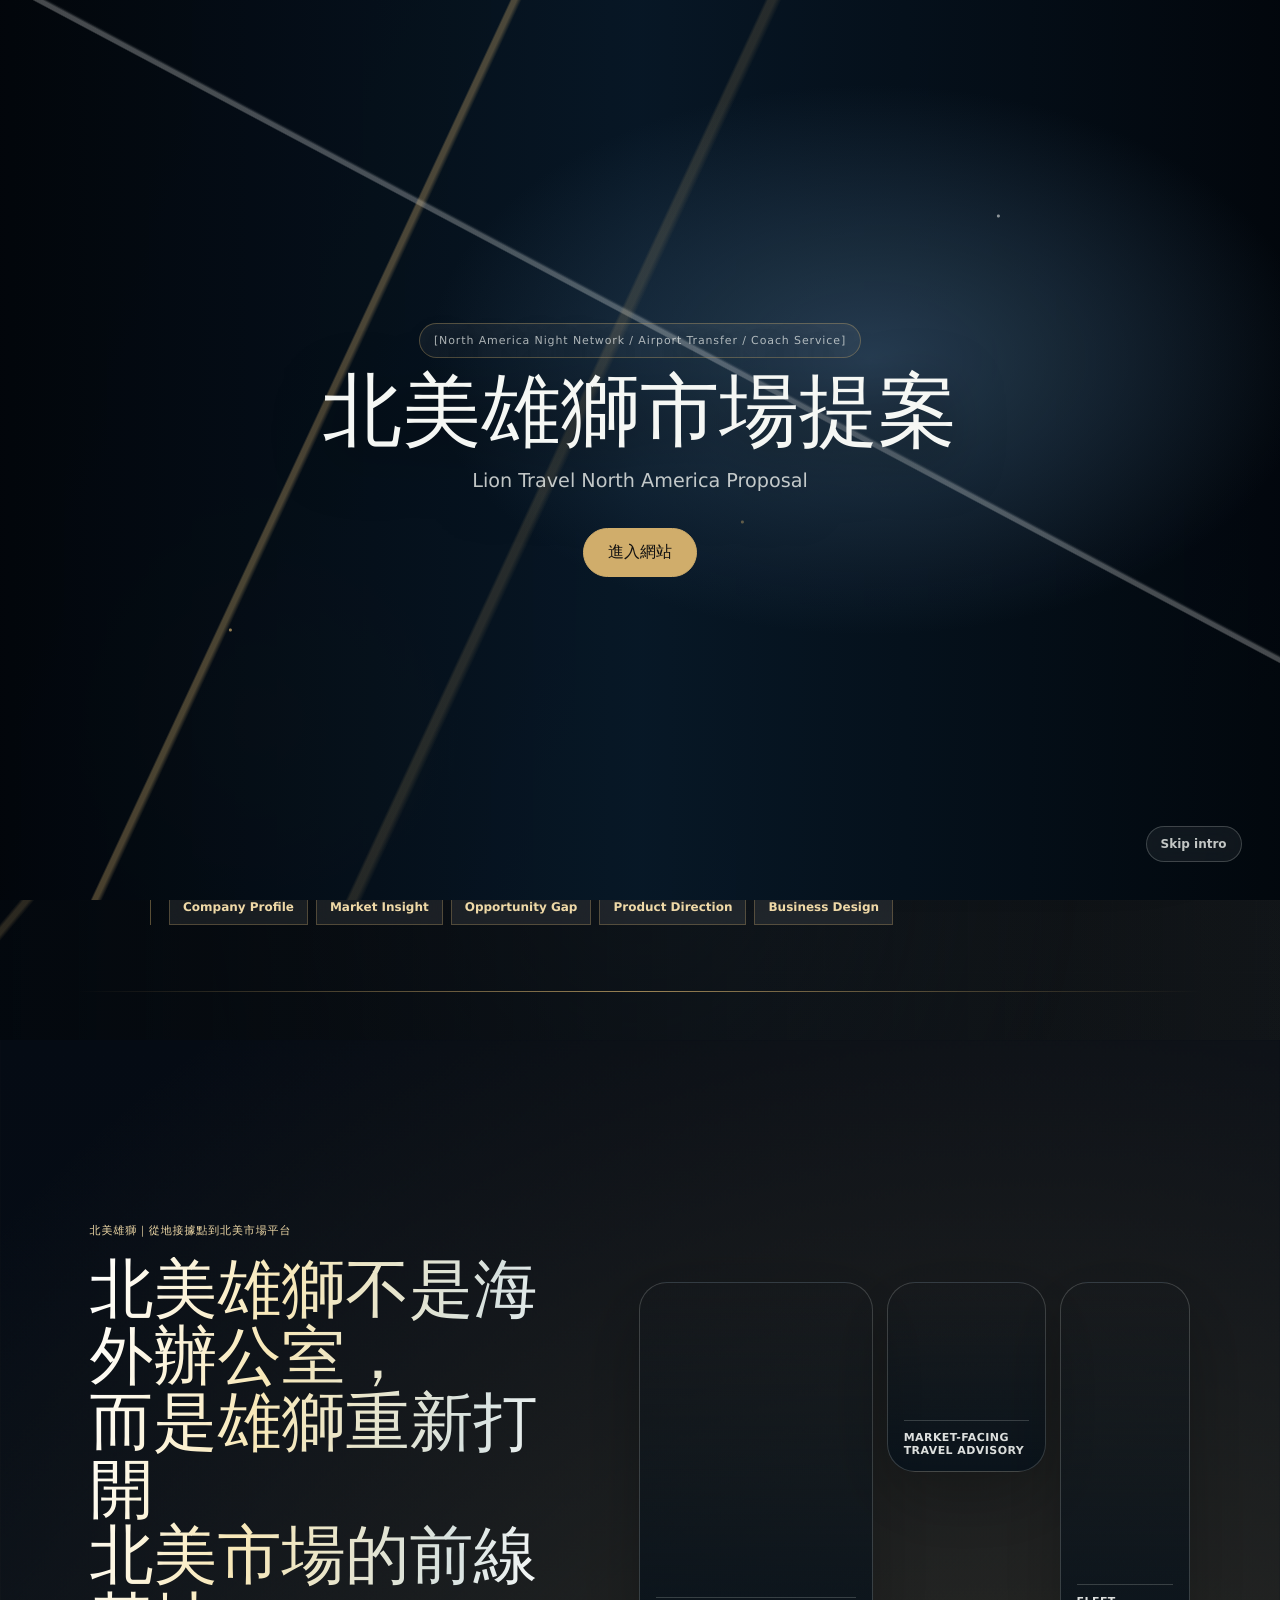
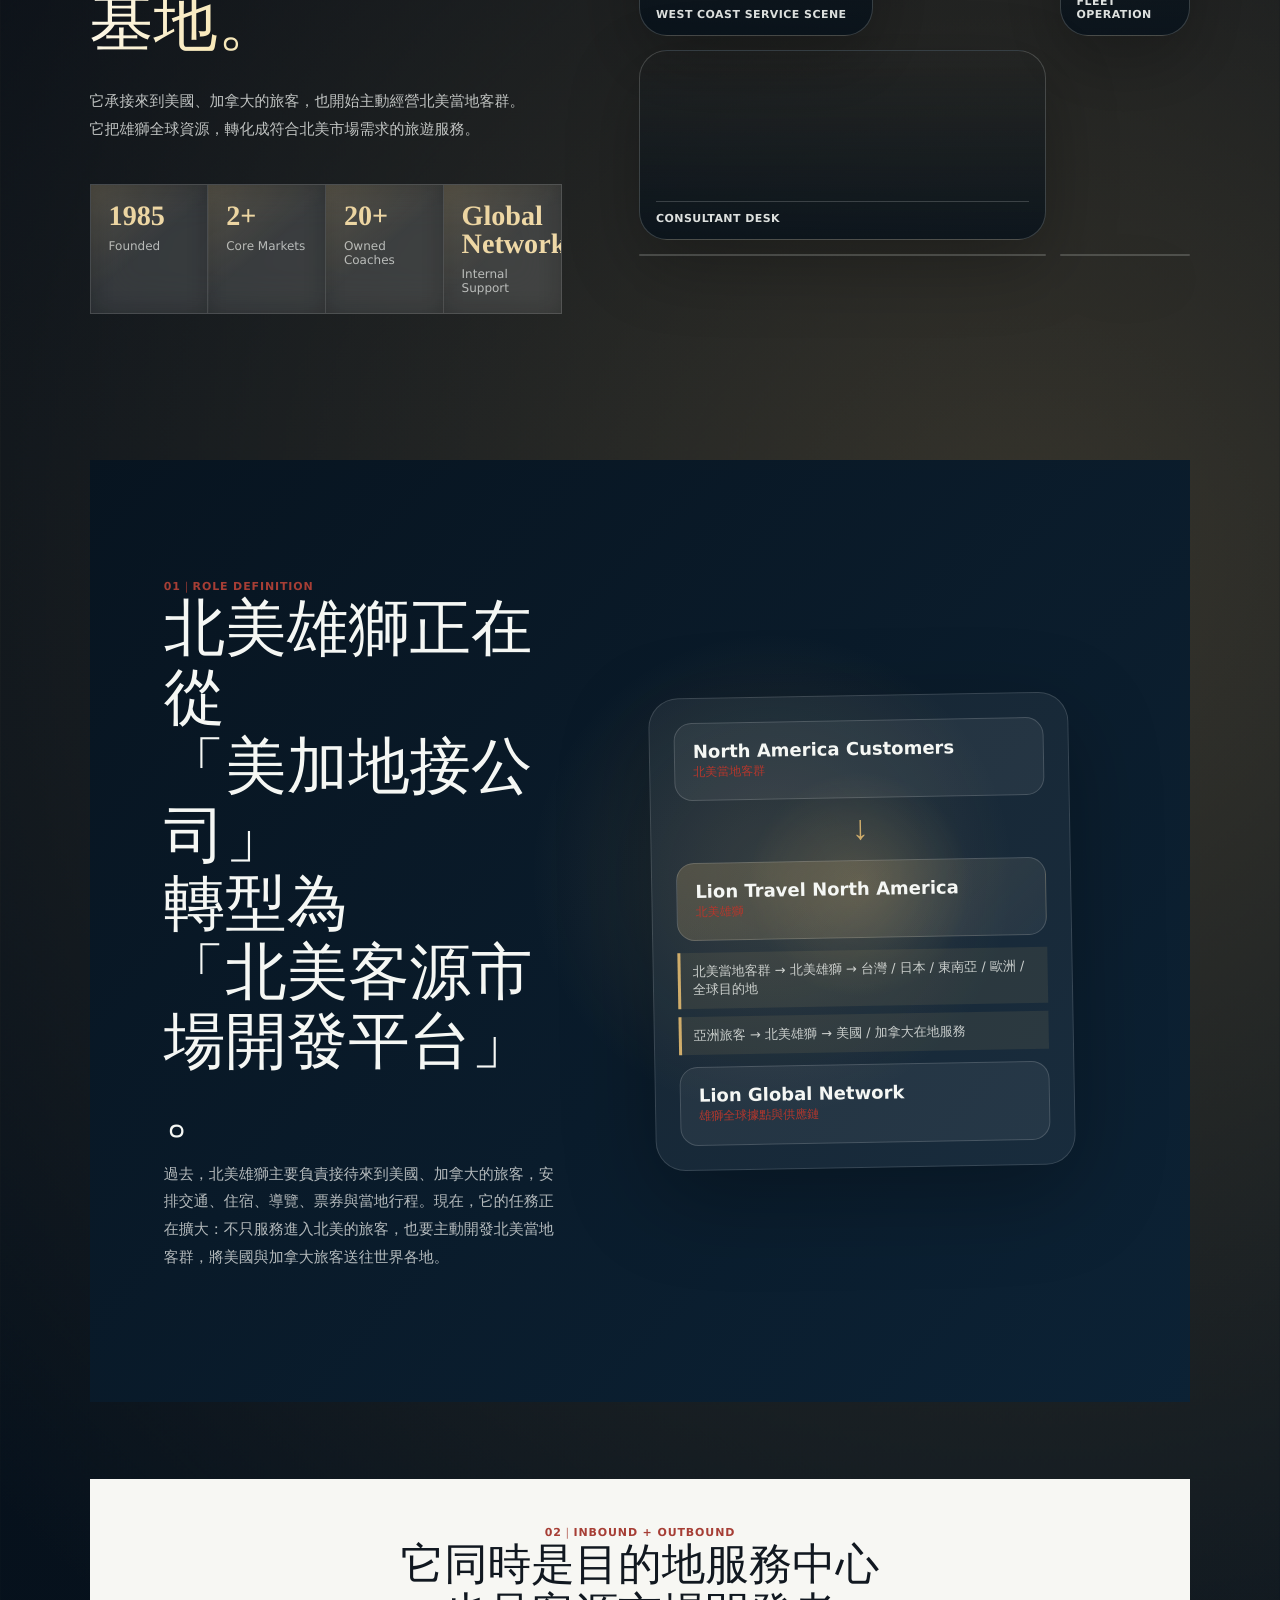
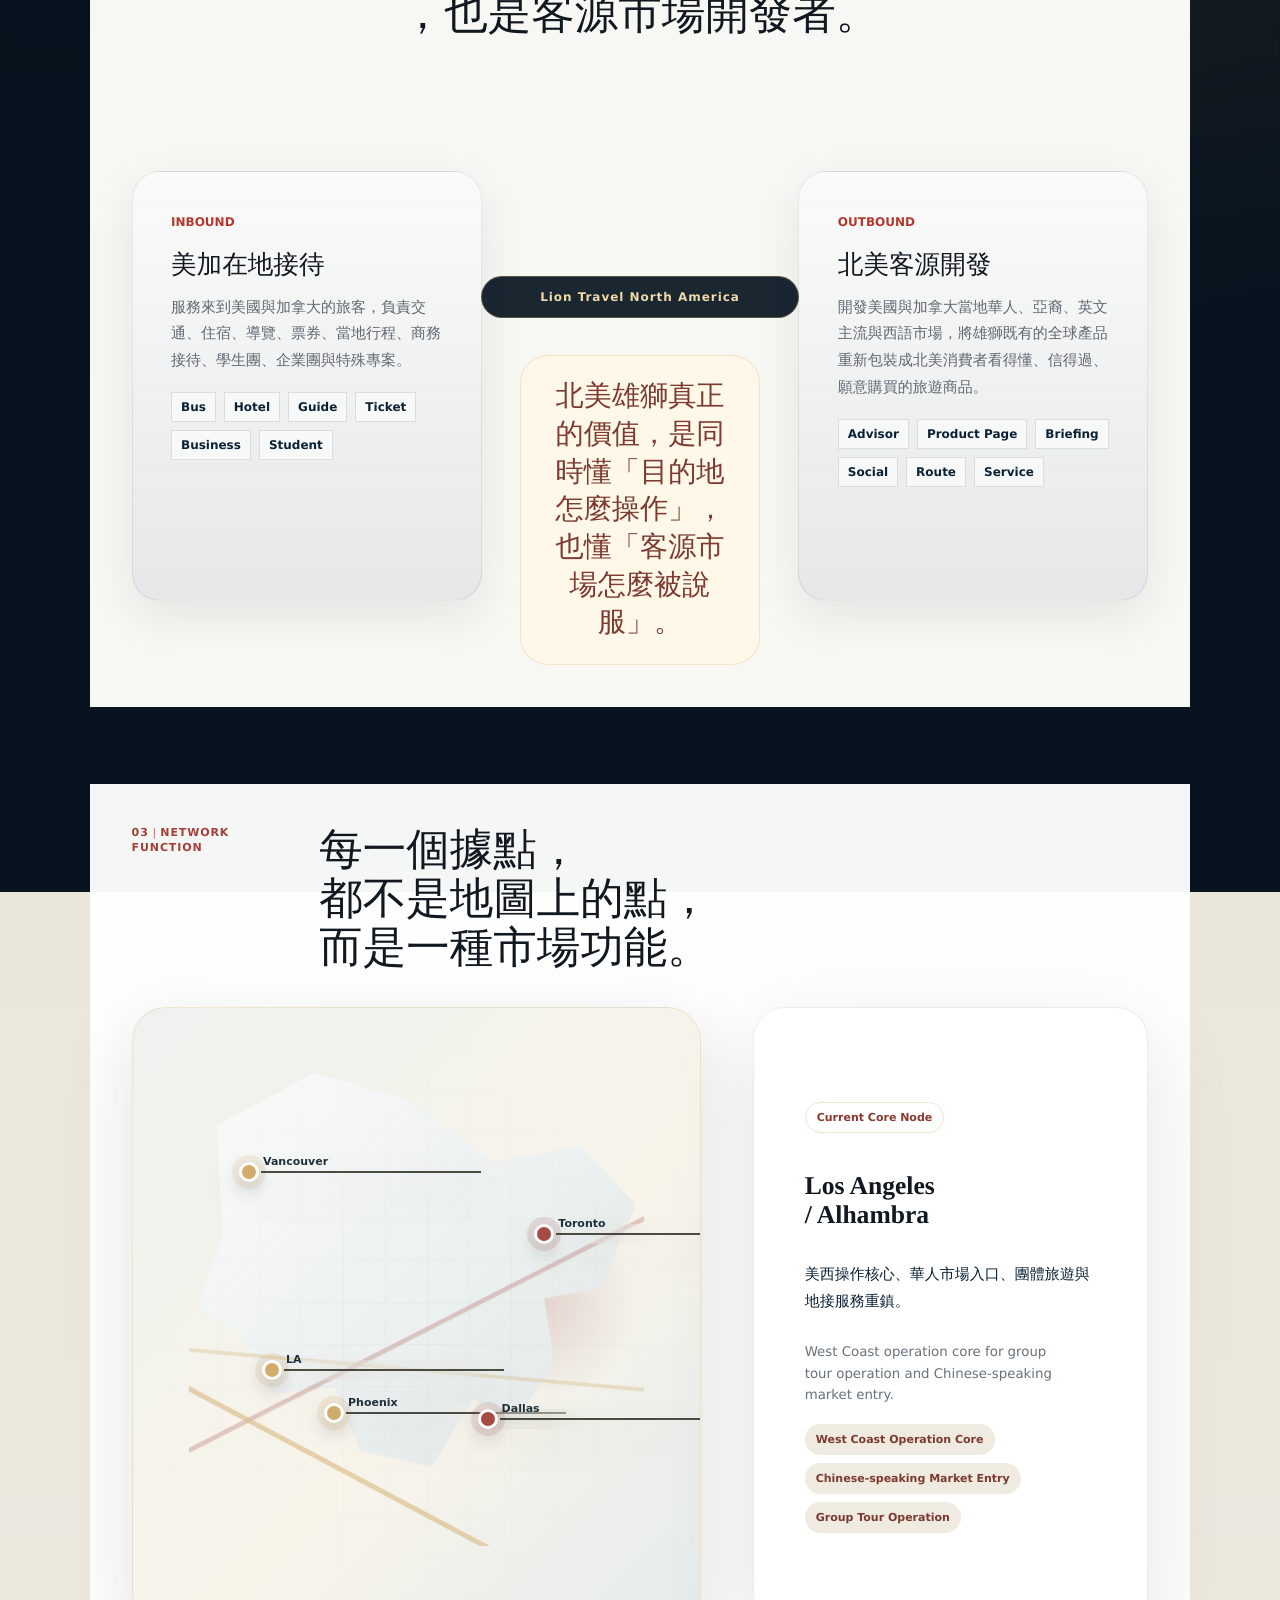
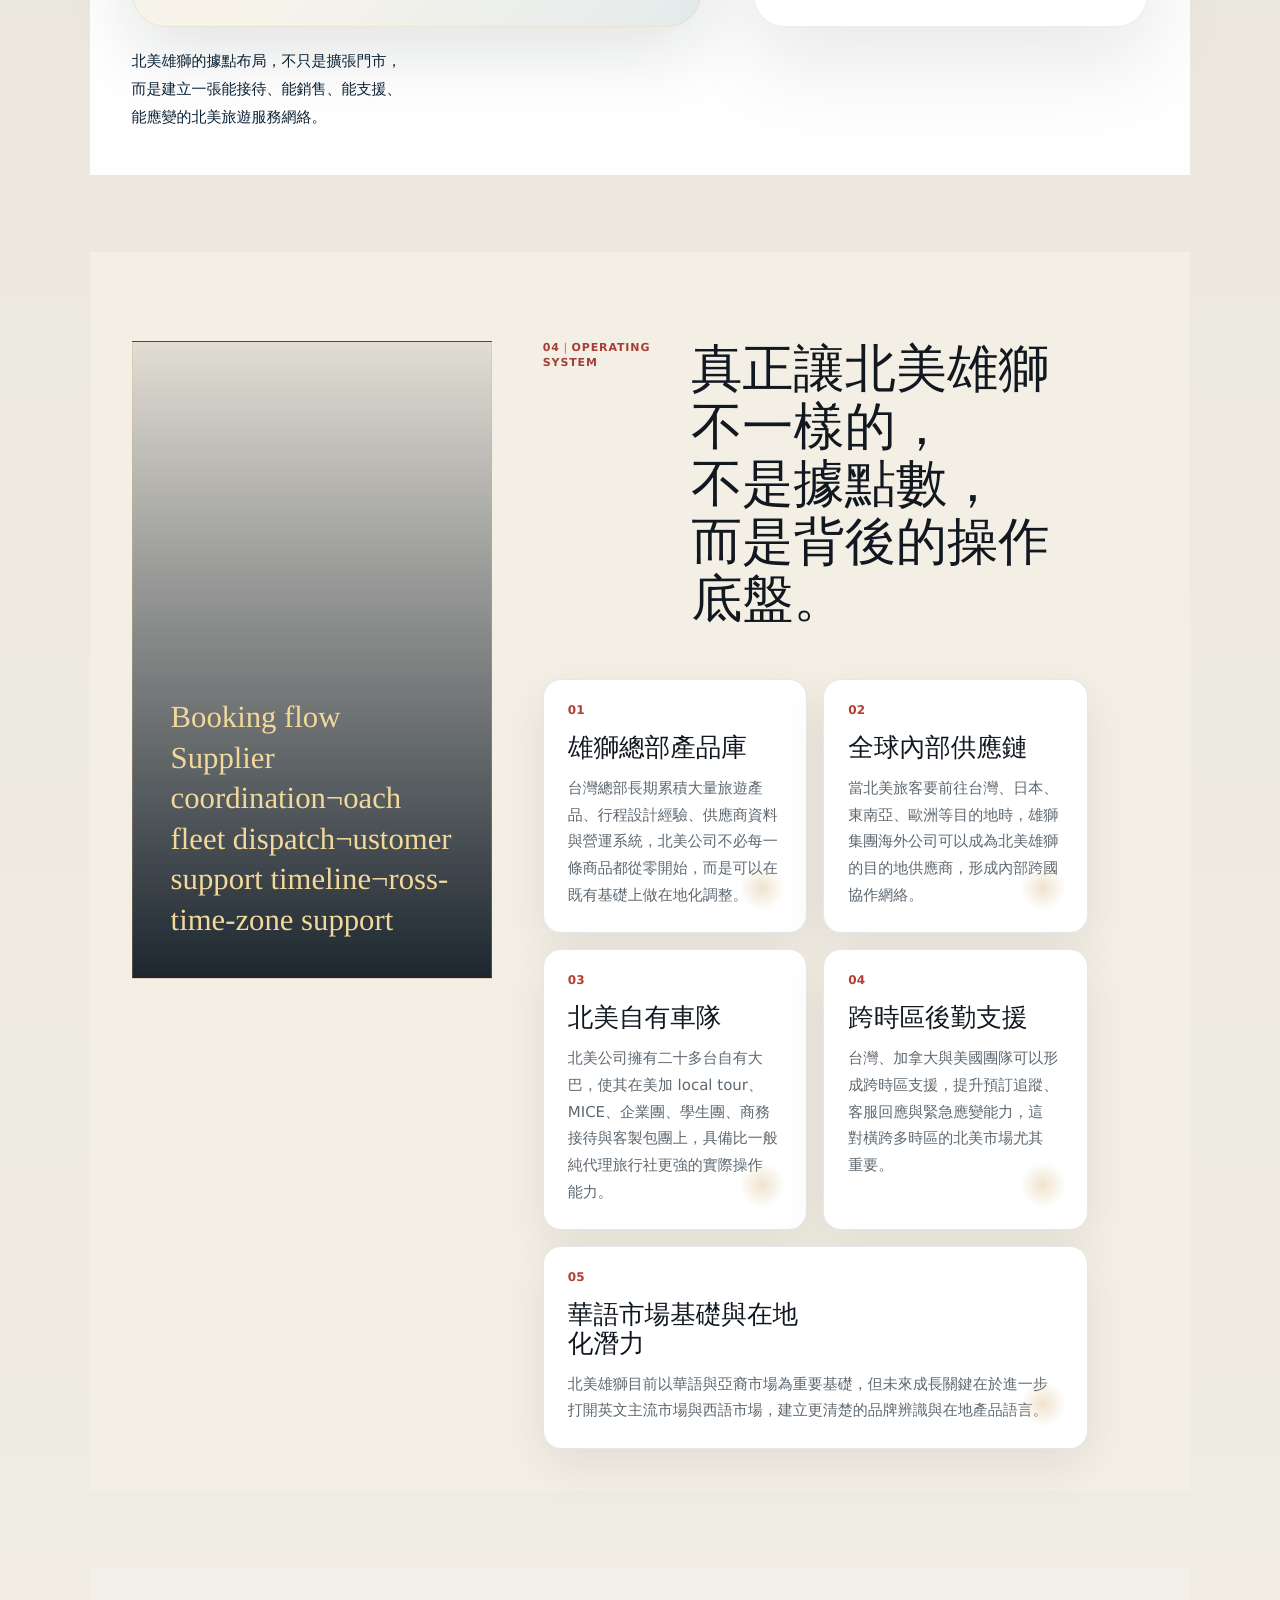
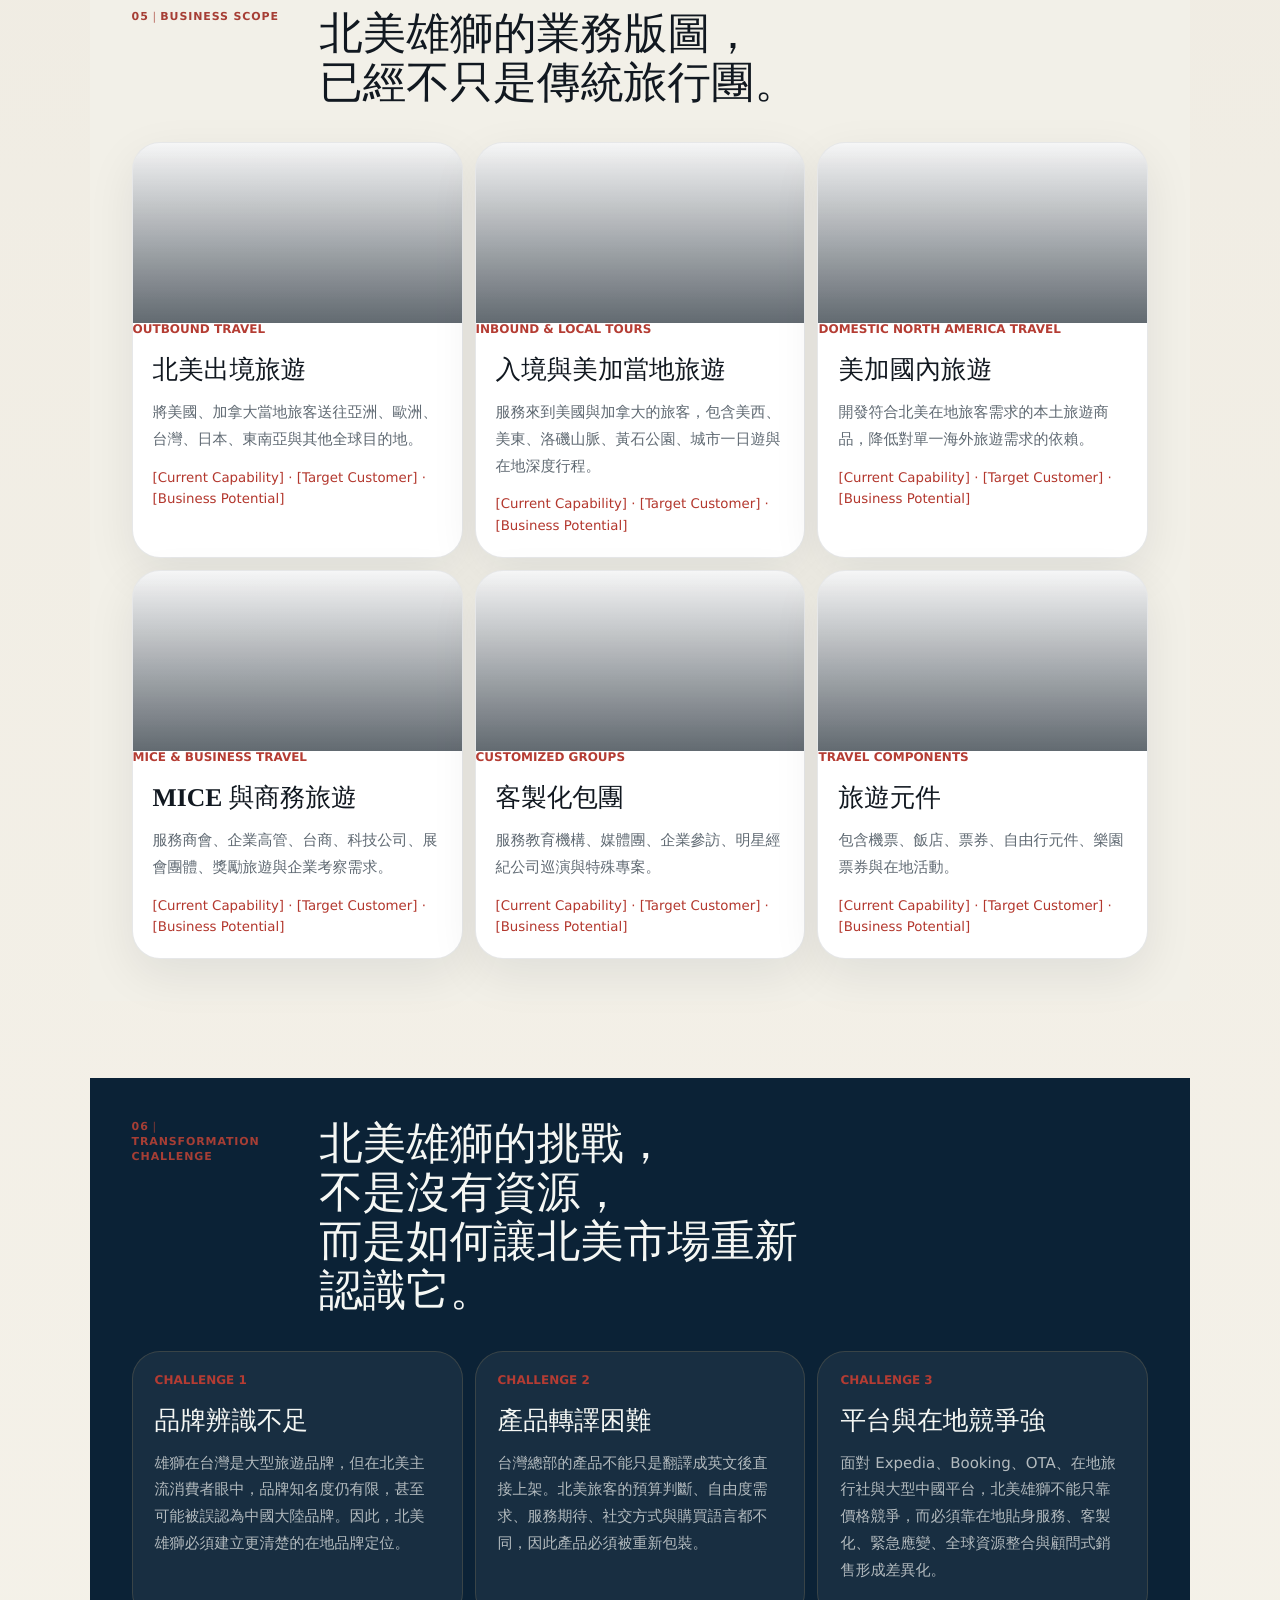
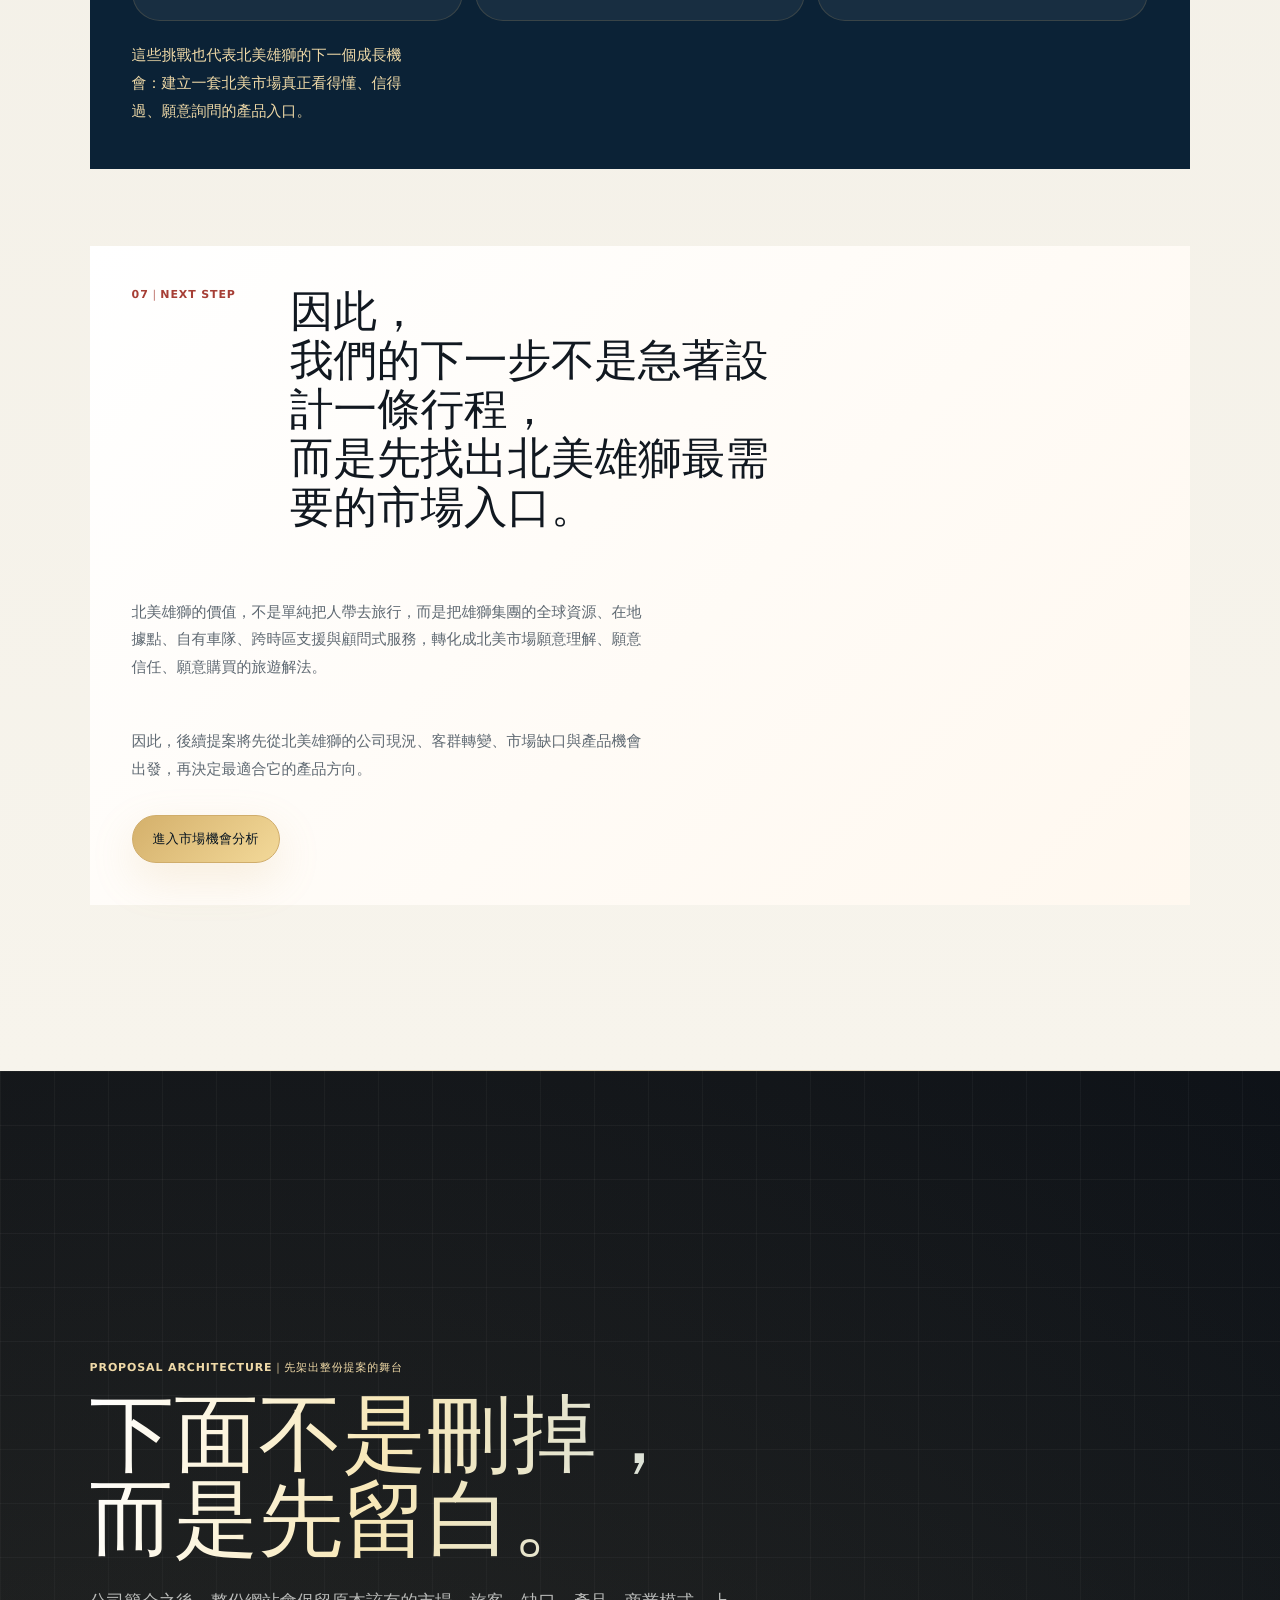
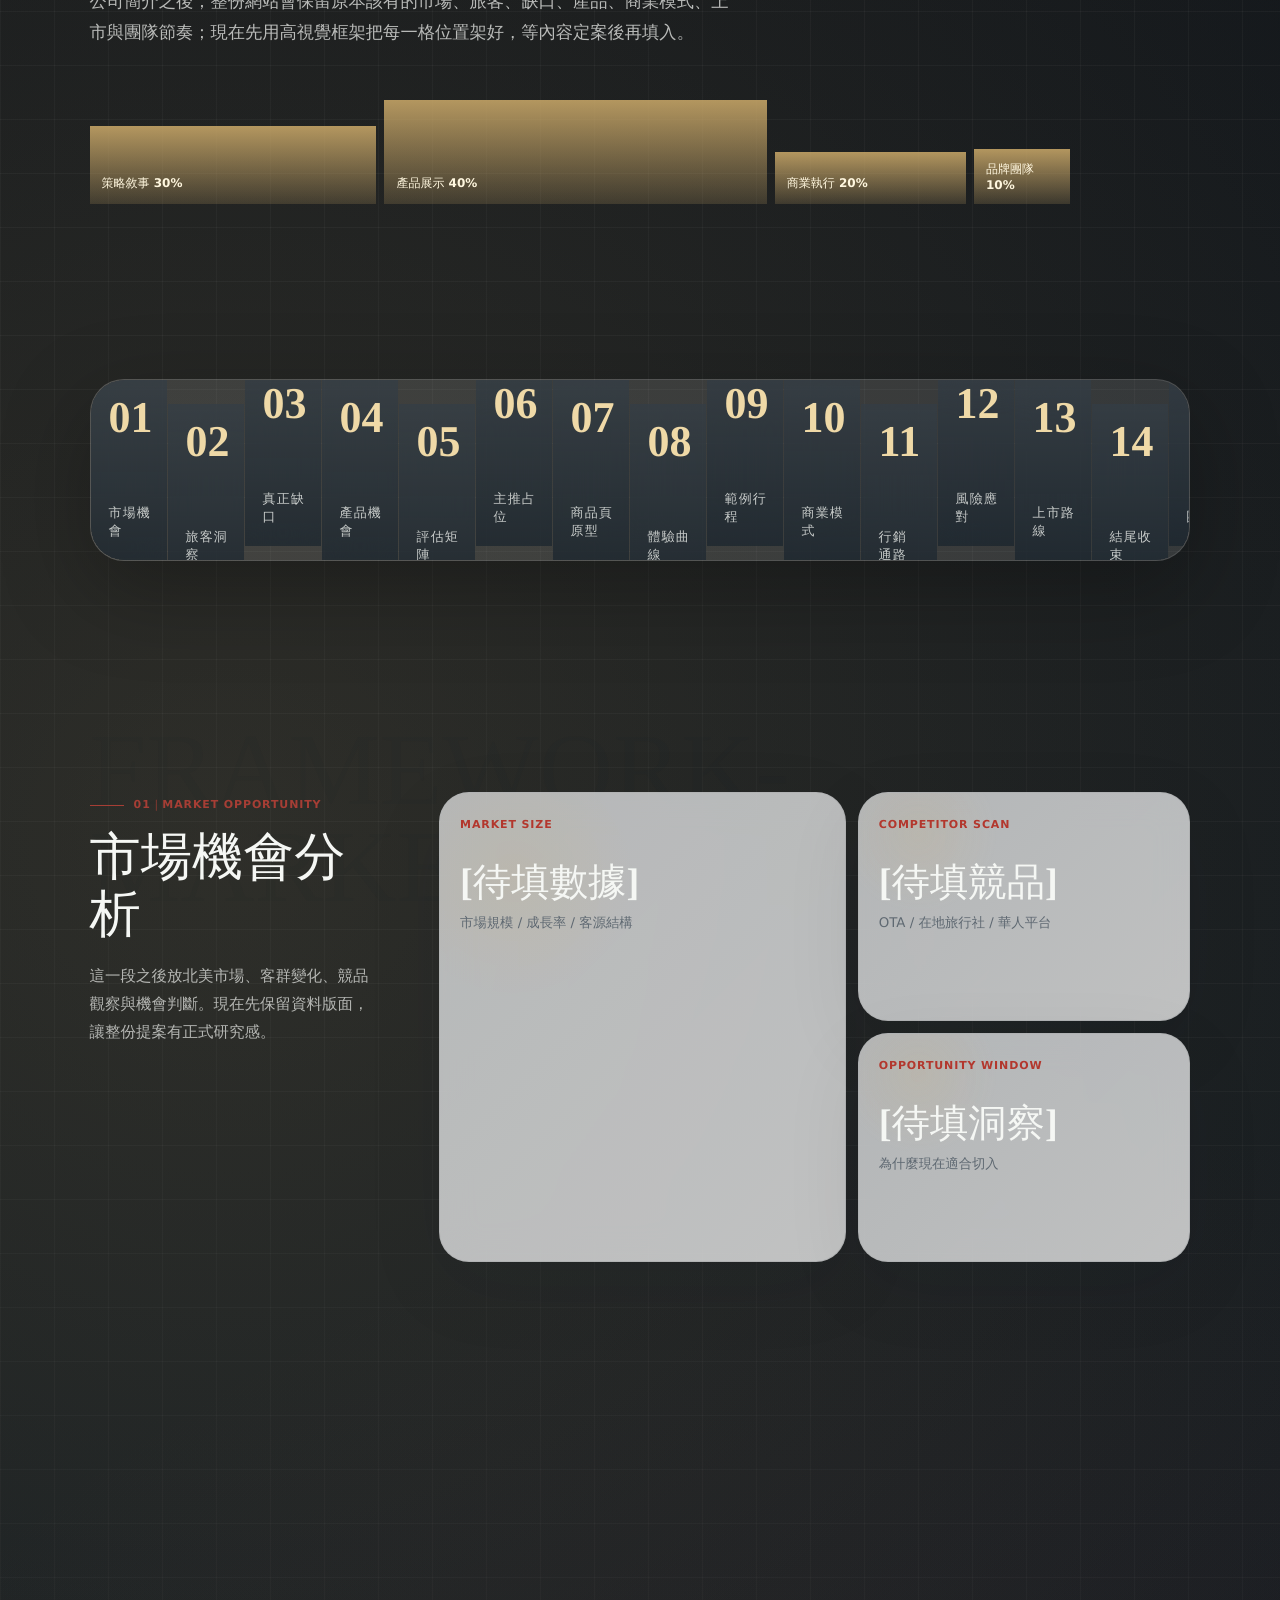
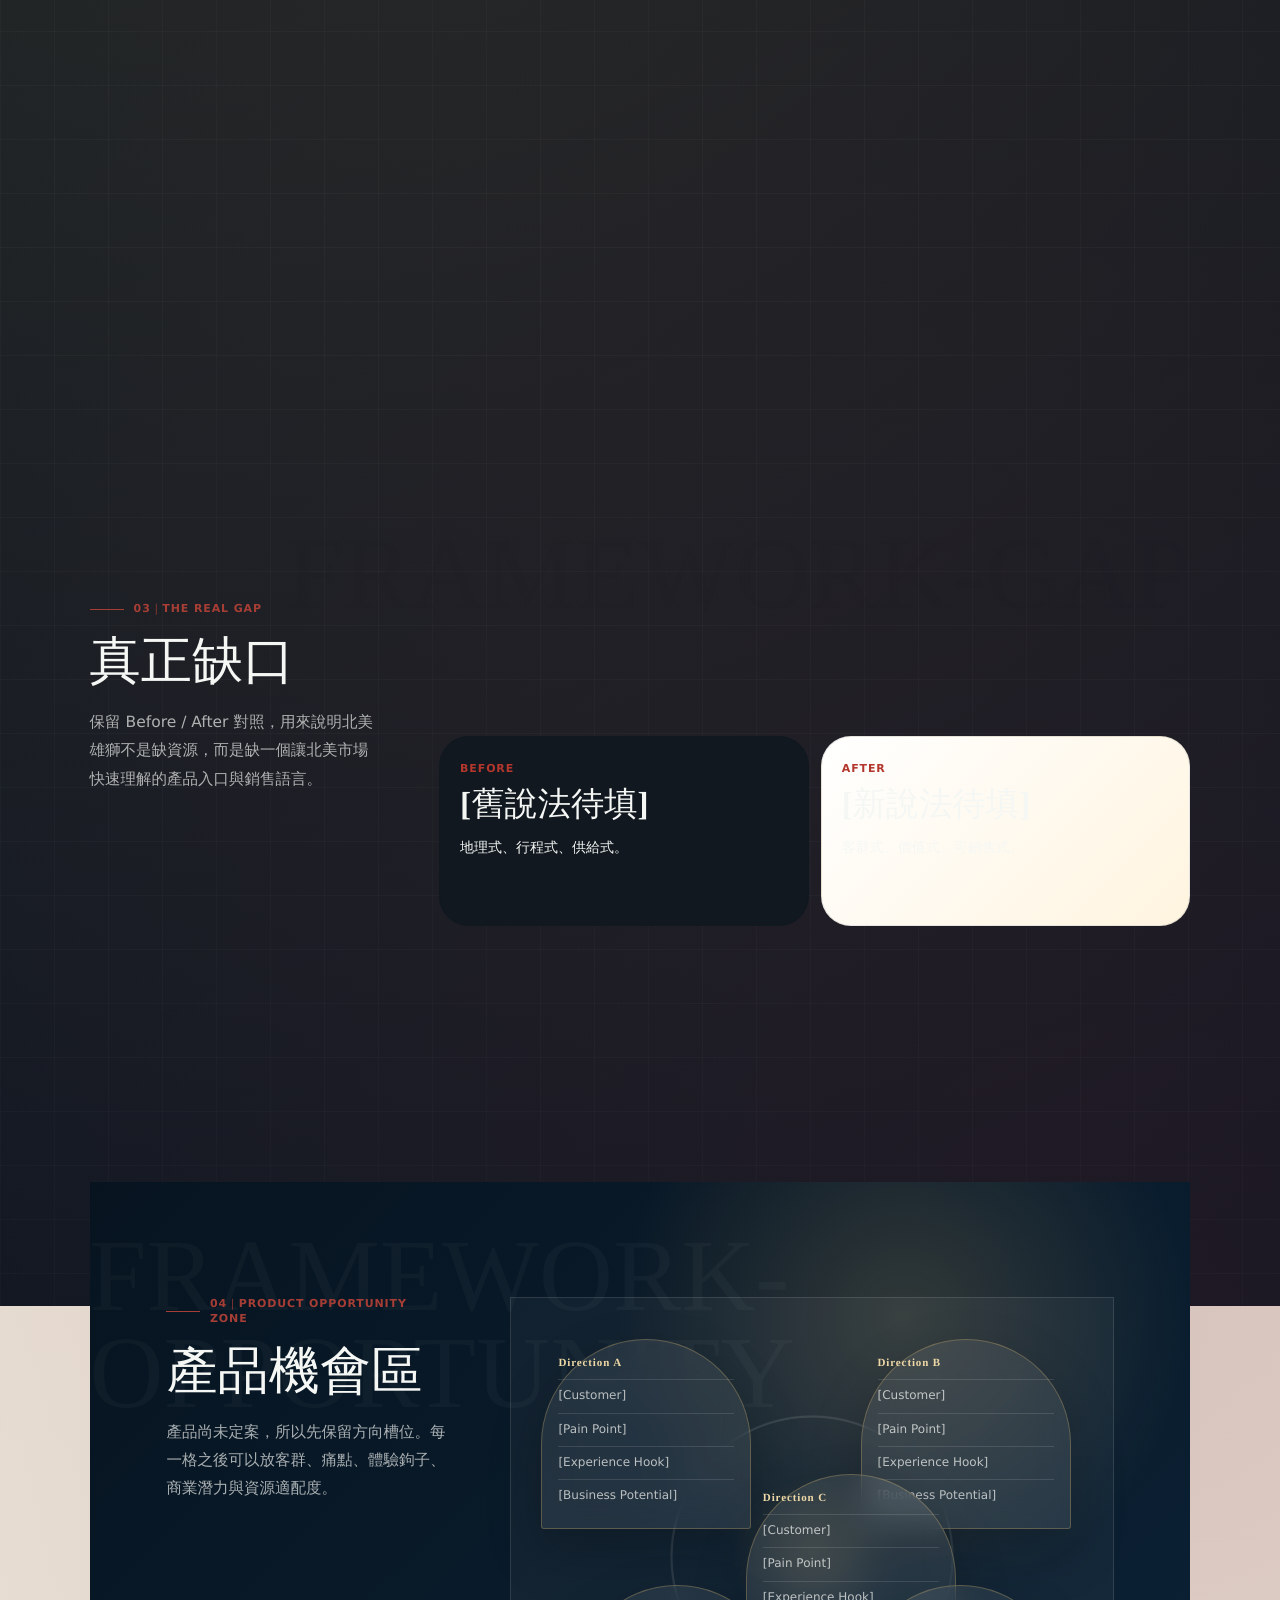
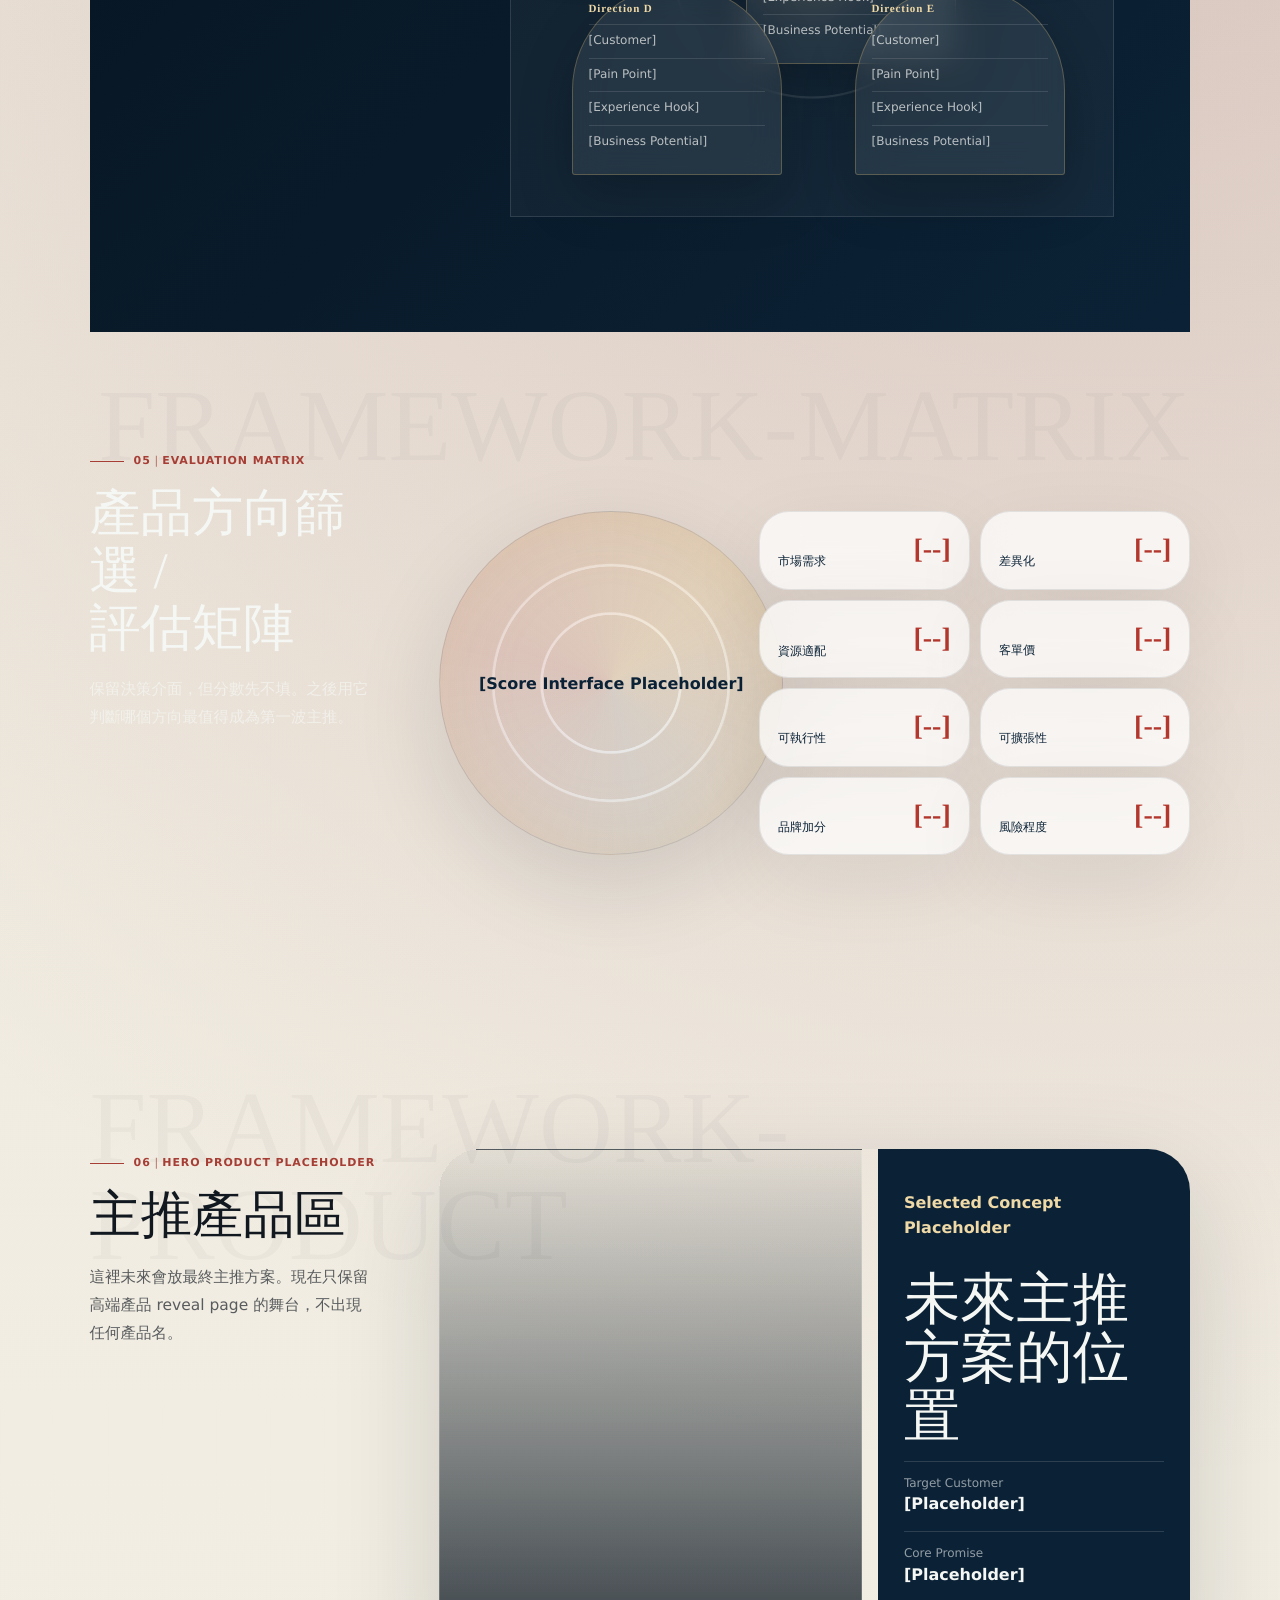
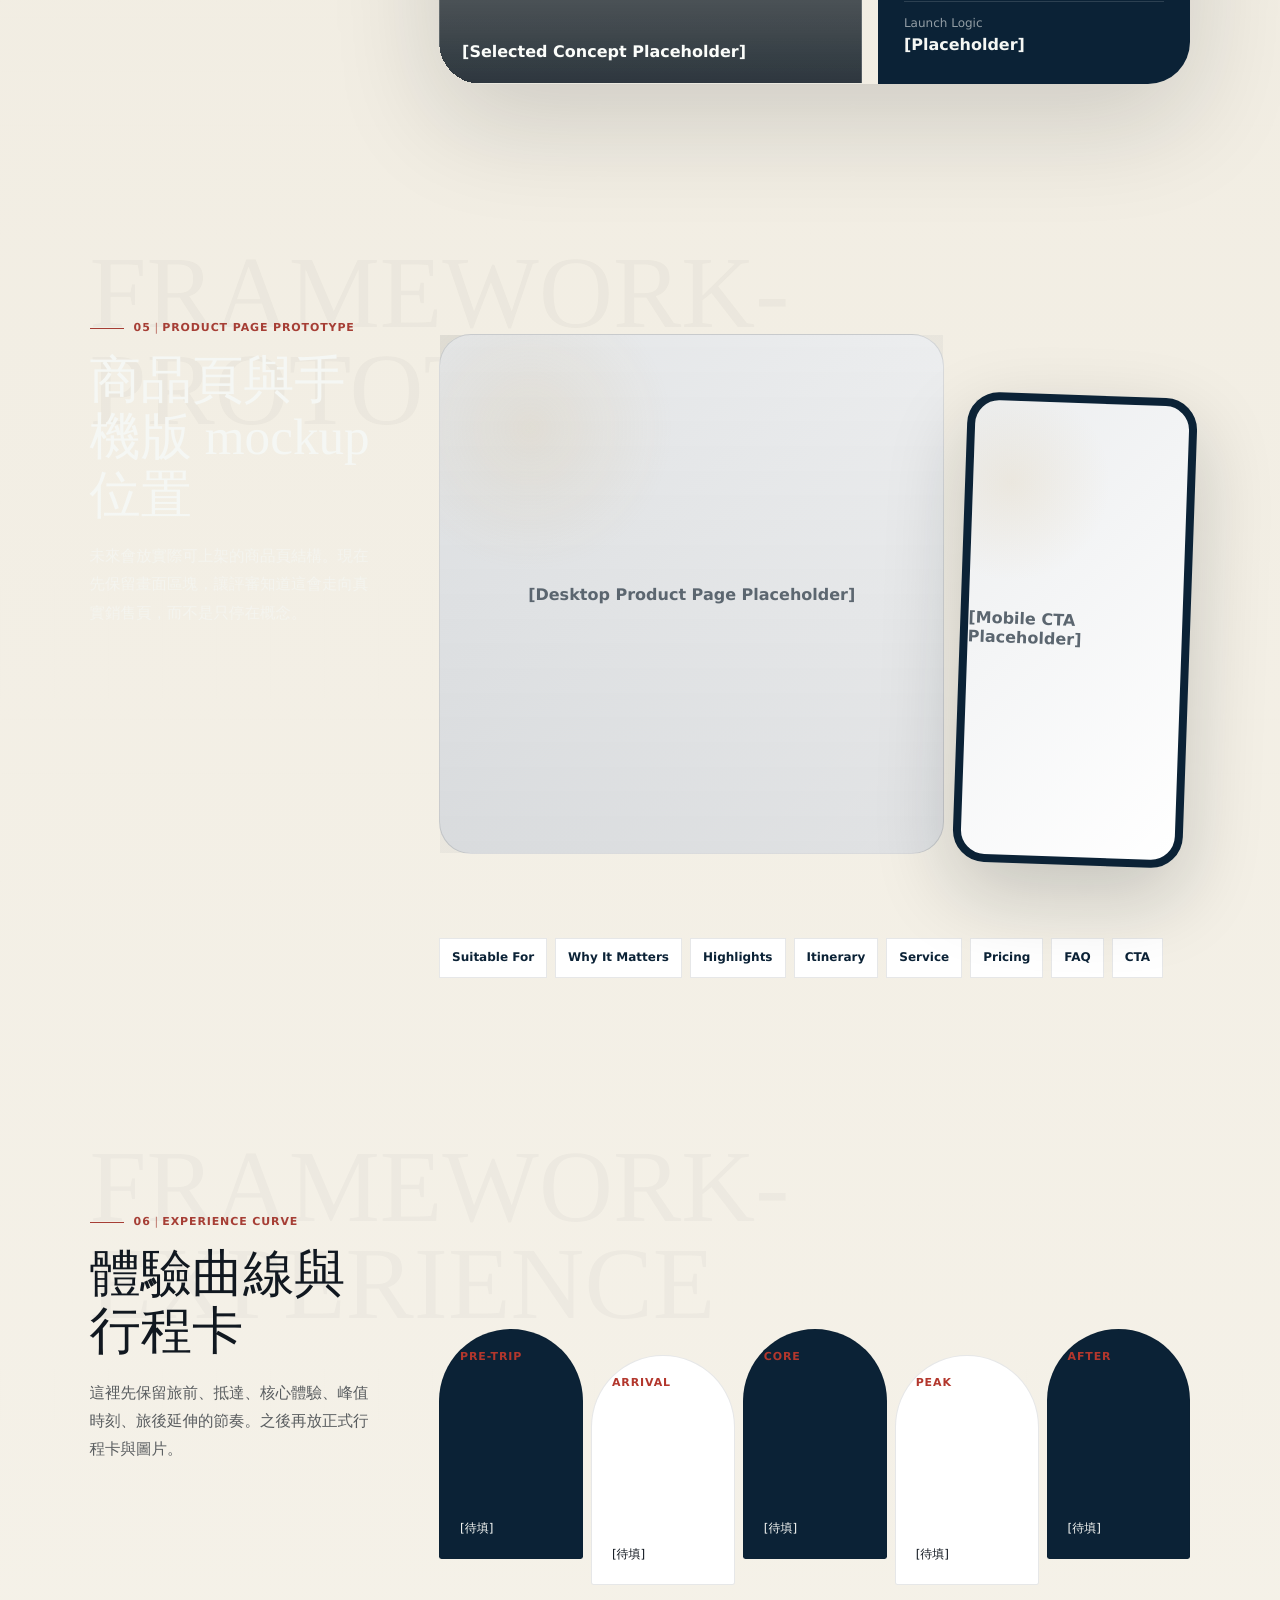
==== travel-proposal-site/index.html @ 67e8e126 "Add files via upload" ====
<!doctype html>
<html lang="zh-Hant">
  <head>
    <meta charset="utf-8" />
    <meta name="viewport" content="width=device-width, initial-scale=1" />
    <title>北美雄獅市場提案 | Lion Travel North America Proposal</title>
    <meta
      name="description"
      content="A bilingual company profile for Lion Travel North America."
    />
    <link rel="preconnect" href="https://images.unsplash.com" />
    <link rel="stylesheet" href="./styles.css?v=20260614-global-stage-system" />
  </head>
  <body>
    <div id="cold-open" class="cold-open" aria-label="Opening cinematic">
      <div class="cold-lines">
        <p data-i18n="cold1">北美，不只是雄獅的一個海外據點。</p>
        <p data-i18n="cold2">它是雄獅從台灣品牌，走向全球市場時，必須重新被認識的一站。</p>
        <p data-i18n="cold3">在這裡，旅遊不只是接待旅客。</p>
        <p data-i18n="cold4">而是開發客源、整合資源、轉譯產品，並建立北美市場的信任。</p>
        <p data-i18n="cold5">北美雄獅，正在從地接服務，走向市場平台。</p>
      </div>
      <div class="cold-reveal">
        <span data-i18n="coldVisual">[North America Night Network / Airport Transfer / Coach Service]</span>
        <h1 data-i18n="coldTitle">北美雄獅市場提案</h1>
        <p data-i18n="coldSub">Lion Travel North America Proposal</p>
        <button type="button" id="enter-site" data-i18n="enterProposal">進入網站</button>
      </div>
      <button type="button" id="skip-intro" class="skip-intro">Skip intro</button>
    </div>

    <header class="site-header" data-elevated="false">
      <a class="brand" href="#bridge" aria-label="Company profile home">
        <span class="brand-mark">NA</span>
        <span>
          <strong data-i18n="brandName">北美雄獅市場提案</strong>
          <small data-i18n="brandSub">Lion Travel North America Proposal</small>
        </span>
      </a>
      <nav class="site-nav" aria-label="Chapters">
        <a href="#bridge">公司簡介</a>
        <a href="#proposal-framework">提案框架</a>
        <a href="#framework-market">市場機會</a>
        <a href="#framework-product">產品空格</a>
        <a href="#framework-business">商業執行</a>
        <a href="#team">團隊</a>
      </nav>
      <div class="language-switch" aria-label="Language switch">
        <button type="button" class="active" data-lang="zh">中文</button>
        <button type="button" data-lang="en">EN</button>
      </div>
      <button type="button" id="music-toggle" class="music-toggle" aria-pressed="false">
        <span>Sound</span>
        <b>Off</b>
      </button>
    </header>

    <main id="top">
      <section class="chapter hero-stage">
        <div class="hero-film" aria-hidden="true"></div>
        <div class="hero-shade"></div>
        <div class="hero-copy reveal">
          <p class="chapter-label" data-i18n="heroChapter">Main Stage｜Proposal Cover</p>
          <p class="hero-slogan" data-i18n="mainSlogan">Lion Travel North America Proposal</p>
          <h1 data-i18n="heroTitle">北美雄獅，
不只是據點，
而是一個等待被重新定義的
市場入口。</h1>
          <p data-i18n="heroLead">從地接服務、客源開發、全球資源整合，到未來產品方向探索——這不是一條行程提案，而是一個北美市場的重構計畫。</p>
          <div class="hero-actions">
            <a class="button primary" href="#bridge" data-i18n="heroCta1">進入公司簡介</a>
            <a class="button ghost" href="#proposal-framework" data-i18n="heroCta2">查看完整框架</a>
          </div>
        </div>
        <div class="hero-collage reveal" aria-label="North America proposal visual collage">
          <figure class="city"><span>North America Night Market</span></figure>
          <figure class="airport"><span>Airport Arrival Flow</span></figure>
          <figure class="coach"><span>Coach Service Network</span></figure>
          <figure class="advisor"><span>Travel Advisory Desk</span></figure>
          <figure class="nature"><span>Nature × City Corridor</span></figure>
        </div>
        <div class="scene-strip reveal">
          <span>Company Profile</span>
          <span>Market Insight</span>
          <span>Opportunity Gap</span>
          <span>Product Direction</span>
          <span>Business Design</span>
        </div>
      </section>

      <section id="paradox" class="chapter split-paradox">
        <div class="chapter-intro reveal">
          <p class="chapter-label" data-i18n="paradoxChapter">Chapter 1｜The Product Problem</p>
          <h2 data-i18n="paradoxTitle">問題不是北美不吸引人，而是北美常被賣得太像以前。</h2>
          <p data-i18n="paradoxLead">地理名稱不能再單獨說服旅客，產品必須說出「為什麼值得」。</p>
        </div>
        <div class="paradox-board">
          <div class="old-language reveal">
            <h3 data-i18n="oldName">傳統說法</h3>
            <span>美西十日</span><span>美東名城</span><span>加東賞楓</span><span>大峽谷</span><span>尼加拉瀑布</span><span>迪士尼</span>
            <small>[放入現有北美旅遊商品截圖] · [放入競品名稱] · [放入產品命名分析]</small>
          </div>
          <div class="new-language reveal">
            <h3 data-i18n="newName">新的產品說法</h3>
            <span data-i18n="newLang1">準留學生校園探索</span><span data-i18n="newLang2">高壓族自然修復</span><span data-i18n="newLang3">企業創新參訪</span><span data-i18n="newLang4">熟齡安心慢旅</span><span data-i18n="newLang5">城市文化通行證</span>
          </div>
        </div>
      </section>

      <section id="travelers" class="chapter travelers-stage">
        <div class="chapter-intro reveal">
          <p class="chapter-label" data-i18n="travelersChapter">Chapter 2｜Traveler Shift</p>
          <h2 data-i18n="travelersTitle">旅客需求已經變了</h2>
        </div>
        <div class="traveler-gallery">
          <article class="traveler-scene family reveal"><span>Persona 1</span><h3 data-i18n="traveler1">準留學生家庭</h3><p data-i18n="traveler1Text">他們不是只想旅遊，而是想提前看見孩子的未來。</p><small>痛點：學校資訊太抽象、自由行難規劃、家長缺乏安全感 · 產品機會：[待定產品方向 A]</small></article>
          <article class="traveler-scene senior reveal"><span>Persona 2</span><h3 data-i18n="traveler2">高壓上班族與熟齡高端旅客</h3><p data-i18n="traveler2Text">他們不是只想出國，而是想真正休息。</p><small>痛點：長途旅行太累、普通團太趕、自然行程難安排 · 產品機會：[待定產品方向 B]</small></article>
          <article class="traveler-scene business reveal"><span>Persona 3</span><h3 data-i18n="traveler3">企業、EMBA、創業社群</h3><p data-i18n="traveler3Text">他們不是只要旅遊，而是要看見趨勢與資源。</p><small>痛點：自辦參訪麻煩、商務接待品質不穩、旅遊與學習難整合 · 產品機會：[待定產品方向 C]</small></article>
          <article class="traveler-scene culture reveal"><span>Persona 4</span><h3 data-i18n="traveler4">熟齡與退休親友小團</h3><p data-i18n="traveler4Text">他們不是不能去遠方，而是不想被遠方折磨。</p><small>痛點：怕累、怕語言、怕醫療與安全、怕行程太趕 · 產品機會：[待定產品方向 D]</small></article>
          <article class="traveler-scene nature reveal"><span>Persona 5</span><h3 data-i18n="traveler5">年輕文化旅客</h3><p data-i18n="traveler5Text">他們不是想看城市，而是想參與城市生活。</p><small>痛點：票券分散、行程難串、普通觀光太無聊 · 產品機會：[待定產品方向 E]</small></article>
        </div>
      </section>

      <section id="bridge" class="chapter company-profile-stage">
        <div class="company-profile-hero reveal">
          <div class="profile-hero-copy">
            <p class="chapter-label" data-i18n="bridgeChapter">北美雄獅｜從地接據點到北美市場平台</p>
            <h2 data-i18n="bridgeTitle">北美雄獅不是海外辦公室，
而是雄獅重新打開
北美市場的前線基地。</h2>
            <p data-i18n="bridgeSubtitle">它承接來到美國、加拿大的旅客，也開始主動經營北美當地客群。
它把雄獅全球資源，轉化成符合北美市場需求的旅遊服務。</p>
            <div class="profile-stat-row">
              <article><b>1985</b><span>Founded</span></article>
              <article><b>2+</b><span>Core Markets</span></article>
              <article><b>20+</b><span>Owned Coaches</span></article>
              <article><b>Global Network</b><span>Internal Support</span></article>
            </div>
          </div>
          <div class="operations-collage" aria-label="Lion Travel North America operations collage">
            <figure class="la-street"><span>West Coast Service Scene</span></figure>
            <figure class="vancouver-city"><span>Market-facing Travel Advisory</span></figure>
            <figure class="coach-service"><span>Fleet Operation</span></figure>
            <figure class="consultant-service"><span>Consultant Desk</span></figure>
            <figure class="corporate-reception"><span>Cross-border Reception</span></figure>
            <figure class="airport-transfer"><span>Local Operation Flow</span></figure>
          </div>
        </div>

        <article id="company-position" class="profile-screen platform-screen reveal">
          <div class="profile-copy">
            <span>01｜Role Definition</span>
            <h3 data-i18n="profile1Title">北美雄獅正在從
「美加地接公司」
轉型為
「北美客源市場開發平台」。</h3>
            <p data-i18n="profile1Text">過去，北美雄獅主要負責接待來到美國、加拿大的旅客，安排交通、住宿、導覽、票券與當地行程。現在，它的任務正在擴大：不只服務進入北美的旅客，也要主動開發北美當地客群，將美國與加拿大旅客送往世界各地。</p>
          </div>
          <div class="platform-diagram" aria-label="North America platform diagram">
            <div class="platform-layer customers"><b>North America Customers</b><small>北美當地客群</small></div>
            <div class="platform-arrow down">↓</div>
            <div class="platform-layer core"><b>Lion Travel North America</b><small>北美雄獅</small></div>
            <div class="platform-routes">
              <span>北美當地客群 → 北美雄獅 → 台灣 / 日本 / 東南亞 / 歐洲 / 全球目的地</span>
              <span>亞洲旅客 → 北美雄獅 → 美國 / 加拿大在地服務</span>
            </div>
            <div class="platform-layer network"><b>Lion Global Network</b><small>雄獅全球據點與供應鏈</small></div>
          </div>
        </article>

        <article id="dual-role" class="profile-screen dual-role-screen reveal">
          <div class="profile-heading">
            <span>02｜Inbound + Outbound</span>
            <h3 data-i18n="profile2Title">它同時是目的地服務中心，也是客源市場開發者。</h3>
          </div>
          <div class="dual-role-grid">
            <section>
              <span>Inbound</span>
              <h4>美加在地接待</h4>
              <p data-i18n="profileInbound">服務來到美國與加拿大的旅客，負責交通、住宿、導覽、票券、當地行程、商務接待、學生團、企業團與特殊專案。</p>
              <div class="icon-row"><b>Bus</b><b>Hotel</b><b>Guide</b><b>Ticket</b><b>Business</b><b>Student</b></div>
            </section>
            <strong data-i18n="profileDualCore">北美雄獅真正的價值，是同時懂「目的地怎麼操作」，也懂「客源市場怎麼被說服」。</strong>
            <section>
              <span>Outbound</span>
              <h4>北美客源開發</h4>
              <p data-i18n="profileOutbound">開發美國與加拿大當地華人、亞裔、英文主流與西語市場，將雄獅既有的全球產品重新包裝成北美消費者看得懂、信得過、願意購買的旅遊商品。</p>
              <div class="icon-row"><b>Advisor</b><b>Product Page</b><b>Briefing</b><b>Social</b><b>Route</b><b>Service</b></div>
            </section>
          </div>
        </article>

        <article id="network-profile" class="profile-screen location-screen reveal">
          <div class="profile-heading">
            <span>03｜Network Function</span>
            <h3 data-i18n="profile3Title">每一個據點，
都不是地圖上的點，
而是一種市場功能。</h3>
          </div>
          <div class="location-layout">
            <div class="function-map">
              <div class="map-grid"></div>
              <button class="map-node la" type="button" aria-label="Los Angeles / Alhambra"><b>Los Angeles / Alhambra</b><span>West Coast Operation Core<br />Chinese-speaking Market Entry<br />Group Tour Operation</span></button>
              <button class="map-node van" type="button" aria-label="Vancouver / Richmond"><b>Vancouver / Richmond</b><span>Canada Market Node<br />Chinese-speaking Customer Base<br />Cross-time-zone Support</span></button>
              <button class="map-node phx" type="button" aria-label="Phoenix"><b>Phoenix</b><span>Emerging Market Test Point<br />U.S. Inland Expansion</span></button>
              <button class="map-node future tor" type="button" aria-label="Future Toronto"><b>Future: Toronto</b><span>Mainstream Market Expansion<br />Corporate Segment Potential<br />Multilingual Market Potential</span></button>
              <button class="map-node future dal" type="button" aria-label="Future Dallas"><b>Future: Dallas</b><span>Mainstream Market Expansion<br />Corporate Segment Potential<br />Multilingual Market Potential</span></button>
            </div>
            <div class="function-cards network-detail-card" data-active-city="la">
              <span id="network-state">Current Core Node</span>
              <h4 id="network-title">Los Angeles / Alhambra</h4>
              <p id="network-copy">美西操作核心、華人市場入口、團體旅遊與地接服務重鎮。</p>
              <small id="network-summary">West Coast operation core for group tour operation and Chinese-speaking market entry.</small>
              <div class="network-tags" id="network-tags">
                <b>West Coast Operation Core</b>
                <b>Chinese-speaking Market Entry</b>
                <b>Group Tour Operation</b>
              </div>
            </div>
          </div>
          <p class="profile-thesis" data-i18n="profile3Close">北美雄獅的據點布局，不只是擴張門市，而是建立一張能接待、能銷售、能支援、能應變的北美旅遊服務網絡。</p>
        </article>

        <article id="operating-system" class="profile-screen capability-screen reveal">
          <div class="profile-heading">
            <span>04｜Operating System</span>
            <h3 data-i18n="profile4Title">真正讓北美雄獅不一樣的，不是據點數，而是背後的操作底盤。</h3>
          </div>
          <div class="profile-capabilities">
            <article><span>01</span><h4 data-i18n="capTitle1">雄獅總部產品庫</h4><p data-i18n="profileCap1">台灣總部長期累積大量旅遊產品、行程設計經驗、供應商資料與營運系統，北美公司不必每一條商品都從零開始，而是可以在既有基礎上做在地化調整。</p></article>
            <article><span>02</span><h4 data-i18n="capTitle2">全球內部供應鏈</h4><p data-i18n="profileCap2">當北美旅客要前往台灣、日本、東南亞、歐洲等目的地時，雄獅集團海外公司可以成為北美雄獅的目的地供應商，形成內部跨國協作網絡。</p></article>
            <article><span>03</span><h4 data-i18n="capTitle3">北美自有車隊</h4><p data-i18n="profileCap3">北美公司擁有二十多台自有大巴，使其在美加 local tour、MICE、企業團、學生團、商務接待與客製包團上，具備比一般純代理旅行社更強的實際操作能力。</p></article>
            <article><span>04</span><h4 data-i18n="capTitle4">跨時區後勤支援</h4><p data-i18n="profileCap4">台灣、加拿大與美國團隊可以形成跨時區支援，提升預訂追蹤、客服回應與緊急應變能力，這對橫跨多時區的北美市場尤其重要。</p></article>
            <article><span>05</span><h4 data-i18n="capTitle5">華語市場基礎與在地化潛力</h4><p data-i18n="profileCap5">北美雄獅目前以華語與亞裔市場為重要基礎，但未來成長關鍵在於進一步打開英文主流市場與西語市場，建立更清楚的品牌辨識與在地產品語言。</p></article>
          </div>
        </article>

        <article id="business-scope-profile" class="profile-screen business-scope-screen reveal">
          <div class="profile-heading">
            <span>05｜Business Scope</span>
            <h3 data-i18n="profile5Title">北美雄獅的業務版圖，已經不只是傳統旅行團。</h3>
          </div>
          <div class="scope-module-grid">
            <article><span>Outbound Travel</span><h4>北美出境旅遊</h4><p>將美國、加拿大當地旅客送往亞洲、歐洲、台灣、日本、東南亞與其他全球目的地。</p><small>[Current Capability] · [Target Customer] · [Business Potential]</small></article>
            <article><span>Inbound & Local Tours</span><h4>入境與美加當地旅遊</h4><p>服務來到美國與加拿大的旅客，包含美西、美東、洛磯山脈、黃石公園、城市一日遊與在地深度行程。</p><small>[Current Capability] · [Target Customer] · [Business Potential]</small></article>
            <article><span>Domestic North America Travel</span><h4>美加國內旅遊</h4><p>開發符合北美在地旅客需求的本土旅遊商品，降低對單一海外旅遊需求的依賴。</p><small>[Current Capability] · [Target Customer] · [Business Potential]</small></article>
            <article><span>MICE & Business Travel</span><h4>MICE 與商務旅遊</h4><p>服務商會、企業高管、台商、科技公司、展會團體、獎勵旅遊與企業考察需求。</p><small>[Current Capability] · [Target Customer] · [Business Potential]</small></article>
            <article><span>Customized Groups</span><h4>客製化包團</h4><p>服務教育機構、媒體團、企業參訪、明星經紀公司巡演與特殊專案。</p><small>[Current Capability] · [Target Customer] · [Business Potential]</small></article>
            <article><span>Travel Components</span><h4>旅遊元件</h4><p>包含機票、飯店、票券、自由行元件、樂園票券與在地活動。</p><small>[Current Capability] · [Target Customer] · [Business Potential]</small></article>
          </div>
        </article>

        <article id="transformation-challenge" class="profile-screen challenge-screen reveal">
          <div class="profile-heading">
            <span>06｜Transformation Challenge</span>
            <h3 data-i18n="profile6Title">北美雄獅的挑戰，不是沒有資源，而是如何讓北美市場重新認識它。</h3>
          </div>
          <div class="profile-challenges">
            <article><span>Challenge 1</span><h4 data-i18n="profileChallenge1Title">品牌辨識不足</h4><p data-i18n="profileChallenge1">雄獅在台灣是大型旅遊品牌，但在北美主流消費者眼中，品牌知名度仍有限，甚至可能被誤認為中國大陸品牌。因此，北美雄獅必須建立更清楚的在地品牌定位。</p></article>
            <article><span>Challenge 2</span><h4 data-i18n="profileChallenge2Title">產品轉譯困難</h4><p data-i18n="profileChallenge2">台灣總部的產品不能只是翻譯成英文後直接上架。北美旅客的預算判斷、自由度需求、服務期待、社交方式與購買語言都不同，因此產品必須被重新包裝。</p></article>
            <article><span>Challenge 3</span><h4 data-i18n="profileChallenge3Title">平台與在地競爭強</h4><p data-i18n="profileChallenge3">面對 Expedia、Booking、OTA、在地旅行社與大型中國平台，北美雄獅不能只靠價格競爭，而必須靠在地貼身服務、客製化、緊急應變、全球資源整合與顧問式銷售形成差異化。</p></article>
          </div>
          <p class="profile-thesis" data-i18n="profile6Close">這些挑戰也代表北美雄獅的下一個成長機會：建立一套北美市場真正看得懂、信得過、願意詢問的產品入口。</p>
        </article>

        <article id="next-step" class="profile-screen closing-screen reveal">
          <div class="profile-heading">
            <span>07｜Next Step</span>
            <h3 data-i18n="profile7Title">因此，我們的下一步不是急著設計一條行程，而是先找出北美雄獅最需要的市場入口。</h3>
          </div>
          <p data-i18n="profile7Text1">北美雄獅的價值，不是單純把人帶去旅行，而是把雄獅集團的全球資源、在地據點、自有車隊、跨時區支援與顧問式服務，轉化成北美市場願意理解、願意信任、願意購買的旅遊解法。</p>
          <p data-i18n="profile7Text2">因此，後續提案將先從北美雄獅的公司現況、客群轉變、市場缺口與產品機會出發，再決定最適合它的產品方向。</p>
          <a class="button primary" href="#gap" data-i18n="bridgeCloseCta">進入市場機會分析</a>
        </article>
      </section>

      <section id="proposal-framework" class="chapter proposal-framework-stage">
        <div class="framework-hero reveal">
          <p class="chapter-label">Proposal Architecture｜先架出整份提案的舞台</p>
          <h2>下面不是刪掉，而是先留白。</h2>
          <p>公司簡介之後，整份網站會保留原本該有的市場、旅客、缺口、產品、商業模式、上市與團隊節奏；現在先用高視覺框架把每一格位置架好，等內容定案後再填入。</p>
          <div class="framework-meter" aria-label="Proposal ratio">
            <span style="--w:30%">策略敘事 30%</span>
            <span style="--w:40%">產品展示 40%</span>
            <span style="--w:20%">商業執行 20%</span>
            <span style="--w:10%">品牌團隊 10%</span>
          </div>
        </div>

        <div class="framework-map reveal" aria-label="Proposal framework map">
          <a href="#framework-market"><b>01</b><span>市場機會</span></a>
          <a href="#framework-traveler"><b>02</b><span>旅客洞察</span></a>
          <a href="#framework-gap"><b>03</b><span>真正缺口</span></a>
          <a href="#framework-opportunity"><b>04</b><span>產品機會</span></a>
          <a href="#framework-matrix"><b>05</b><span>評估矩陣</span></a>
          <a href="#framework-product"><b>06</b><span>主推占位</span></a>
          <a href="#framework-prototype"><b>07</b><span>商品頁原型</span></a>
          <a href="#framework-experience"><b>08</b><span>體驗曲線</span></a>
          <a href="#framework-itinerary"><b>09</b><span>範例行程</span></a>
          <a href="#framework-business"><b>10</b><span>商業模式</span></a>
          <a href="#framework-gtm"><b>11</b><span>行銷通路</span></a>
          <a href="#framework-risk"><b>12</b><span>風險應對</span></a>
          <a href="#framework-launch"><b>13</b><span>上市路線</span></a>
          <a href="#framework-pitch"><b>14</b><span>結尾收束</span></a>
          <a href="#team"><b>15</b><span>團隊</span></a>
        </div>

        <article id="framework-market" class="framework-section reveal">
          <div class="framework-copy">
            <span>01｜Market Opportunity</span>
            <h3>市場機會分析</h3>
            <p>這一段之後放北美市場、客群變化、競品觀察與機會判斷。現在先保留資料版面，讓整份提案有正式研究感。</p>
          </div>
          <div class="insight-dashboard">
            <article><b>Market Size</b><strong>[待填數據]</strong><small>市場規模 / 成長率 / 客源結構</small></article>
            <article><b>Competitor Scan</b><strong>[待填競品]</strong><small>OTA / 在地旅行社 / 華人平台</small></article>
            <article><b>Opportunity Window</b><strong>[待填洞察]</strong><small>為什麼現在適合切入</small></article>
          </div>
        </article>

        <article id="framework-traveler" class="framework-section traveler-shell reveal">
          <div class="framework-copy">
            <span>02｜Traveler Insight</span>
            <h3>旅客樣貌與需求轉變</h3>
            <p>這裡保留人物卡、需求卡與情境照片位置。先不寫死產品名稱，只呈現未來可以填入的客群分析框架。</p>
          </div>
          <div class="persona-shell-grid">
            <article><span>[Persona Photo]</span><h4>客群 A</h4><p>痛點 / 動機 / 付費理由</p></article>
            <article><span>[Persona Photo]</span><h4>客群 B</h4><p>痛點 / 動機 / 付費理由</p></article>
            <article><span>[Persona Photo]</span><h4>客群 C</h4><p>痛點 / 動機 / 付費理由</p></article>
            <article><span>[Persona Photo]</span><h4>客群 D</h4><p>痛點 / 動機 / 付費理由</p></article>
          </div>
        </article>

        <article id="framework-gap" class="framework-section before-after-shell reveal">
          <div class="framework-copy">
            <span>03｜The Real Gap</span>
            <h3>真正缺口</h3>
            <p>保留 Before / After 對照，用來說明北美雄獅不是缺資源，而是缺一個讓北美市場快速理解的產品入口與銷售語言。</p>
          </div>
          <div class="before-after-board">
            <section><b>Before</b><h4>[舊說法待填]</h4><p>地理式、行程式、供給式。</p></section>
            <section><b>After</b><h4>[新說法待填]</h4><p>客群式、價值式、可銷售式。</p></section>
          </div>
        </article>

        <article id="framework-opportunity" class="framework-section opportunity-shell reveal">
          <div class="framework-copy">
            <span>04｜Product Opportunity Zone</span>
            <h3>產品機會區</h3>
            <p>產品尚未定案，所以先保留方向槽位。每一格之後可以放客群、痛點、體驗鉤子、商業潛力與資源適配度。</p>
          </div>
          <div class="opportunity-orbit">
            <article><b>Direction A</b><span>[Customer]</span><span>[Pain Point]</span><span>[Experience Hook]</span><span>[Business Potential]</span></article>
            <article><b>Direction B</b><span>[Customer]</span><span>[Pain Point]</span><span>[Experience Hook]</span><span>[Business Potential]</span></article>
            <article><b>Direction C</b><span>[Customer]</span><span>[Pain Point]</span><span>[Experience Hook]</span><span>[Business Potential]</span></article>
            <article><b>Direction D</b><span>[Customer]</span><span>[Pain Point]</span><span>[Experience Hook]</span><span>[Business Potential]</span></article>
            <article><b>Direction E</b><span>[Customer]</span><span>[Pain Point]</span><span>[Experience Hook]</span><span>[Business Potential]</span></article>
          </div>
        </article>

        <article id="framework-matrix" class="framework-section matrix-shell reveal">
          <div class="framework-copy">
            <span>05｜Evaluation Matrix</span>
            <h3>產品方向篩選 / 評估矩陣</h3>
            <p>保留決策介面，但分數先不填。之後用它判斷哪個方向最值得成為第一波主推。</p>
          </div>
          <div class="matrix-interface">
            <div class="matrix-radar"><span>[Score Interface Placeholder]</span></div>
            <div class="matrix-metrics">
              <span>市場需求 <b>[--]</b></span>
              <span>差異化 <b>[--]</b></span>
              <span>資源適配 <b>[--]</b></span>
              <span>客單價 <b>[--]</b></span>
              <span>可執行性 <b>[--]</b></span>
              <span>可擴張性 <b>[--]</b></span>
              <span>品牌加分 <b>[--]</b></span>
              <span>風險程度 <b>[--]</b></span>
            </div>
          </div>
        </article>

        <article id="framework-product" class="framework-section product-shell reveal">
          <div class="framework-copy">
            <span>06｜Hero Product Placeholder</span>
            <h3>主推產品區</h3>
            <p>這裡未來會放最終主推方案。現在只保留高端產品 reveal page 的舞台，不出現任何產品名。</p>
          </div>
          <div class="selected-concept-shell">
            <div class="concept-visual"><span>[Selected Concept Placeholder]</span></div>
            <div class="concept-copy">
              <p>Selected Concept Placeholder</p>
              <h4>未來主推方案的位置</h4>
              <div><span>Target Customer</span><b>[Placeholder]</b></div>
              <div><span>Core Promise</span><b>[Placeholder]</b></div>
              <div><span>Launch Logic</span><b>[Placeholder]</b></div>
            </div>
          </div>
        </article>

        <article id="framework-prototype" class="framework-section prototype-shell reveal">
          <div class="framework-copy">
            <span>05｜Product Page Prototype</span>
            <h3>商品頁與手機版 mockup 位置</h3>
            <p>未來會放實際可上架的商品頁結構。現在先保留畫面區塊，讓評審知道這會走向真實銷售頁，而不是只停在概念。</p>
          </div>
          <div class="prototype-board">
            <div class="desktop-wireframe"><span>[Desktop Product Page Placeholder]</span></div>
            <div class="mobile-wireframe"><span>[Mobile CTA Placeholder]</span></div>
          </div>
          <div class="prototype-modules">
            <span>Suitable For</span><span>Why It Matters</span><span>Highlights</span><span>Itinerary</span><span>Service</span><span>Pricing</span><span>FAQ</span><span>CTA</span>
          </div>
        </article>

        <article id="framework-experience" class="framework-section experience-shell reveal">
          <div class="framework-copy">
            <span>06｜Experience Curve</span>
            <h3>體驗曲線與行程卡</h3>
            <p>這裡先保留旅前、抵達、核心體驗、峰值時刻、旅後延伸的節奏。之後再放正式行程卡與圖片。</p>
          </div>
          <div class="experience-rail">
            <article><b>Pre-trip</b><span>[待填]</span></article>
            <article><b>Arrival</b><span>[待填]</span></article>
            <article><b>Core</b><span>[待填]</span></article>
            <article><b>Peak</b><span>[待填]</span></article>
            <article><b>After</b><span>[待填]</span></article>
          </div>
        </article>

        <article id="framework-itinerary" class="framework-section itinerary-shell reveal">
          <div class="framework-copy">
            <span>09｜Itinerary Prototype</span>
            <h3>範例行程結構</h3>
            <p>先保留 Day 1 到 Day X 的高級時間軸。等主推方向確認後，再填入正式行程內容。</p>
          </div>
          <div class="itinerary-shell-line">
            <article><span>Day 1</span><h4>[Opening Scene]</h4><p>[Location / Service / Emotion]</p></article>
            <article><span>Day 2</span><h4>[Signature Moment]</h4><p>[Location / Service / Emotion]</p></article>
            <article><span>Day 3</span><h4>[Immersion]</h4><p>[Location / Service / Emotion]</p></article>
            <article><span>Day X</span><h4>[Return & Memory]</h4><p>[Location / Service / Emotion]</p></article>
          </div>
        </article>

        <article id="framework-business" class="framework-section business-shell reveal">
          <div class="framework-copy">
            <span>07｜Business Model</span>
            <h3>商業模式與執行</h3>
            <p>保留價格卡、成本卡、毛利假設、通路與執行儀表板位置。等數字確認後可以直接填入。</p>
          </div>
          <div class="business-card-grid">
            <article><b>Pricing</b><strong>[待填]</strong><small>價格帶 / 加購 / 分級</small></article>
            <article><b>Cost</b><strong>[待填]</strong><small>住宿 / 交通 / 人力 / 行銷</small></article>
            <article><b>Channel</b><strong>[待填]</strong><small>官網 / 說明會 / 社群 / B2B</small></article>
            <article><b>KPI</b><strong>[待填]</strong><small>詢問 / 轉換 / 回購 / 毛利</small></article>
          </div>
        </article>

        <article id="framework-gtm" class="framework-section gtm-shell reveal">
          <div class="framework-copy">
            <span>11｜Go-to-Market</span>
            <h3>行銷與通路</h3>
            <p>保留 Content / Consultation / Advocacy 三段式通路設計，之後可填入內容策略、說明會、顧問轉換與旅後擴散。</p>
          </div>
          <div class="gtm-flow">
            <article><b>Content</b><h4>[Inspire]</h4><p>[SEO / Social / Story Page]</p></article>
            <article><b>Consultation</b><h4>[Convert]</h4><p>[Briefing / Advisor / Form]</p></article>
            <article><b>Advocacy</b><h4>[Extend]</h4><p>[Review / Referral / Member]</p></article>
          </div>
        </article>

        <article id="framework-risk" class="framework-section risk-shell reveal">
          <div class="framework-copy">
            <span>12｜Risk as Care</span>
            <h3>風險與回應</h3>
            <p>這一段會把風險變成照顧感：簽證、長途移動、安全、天候、匯率、產品普通化等，都先保留應對位置。</p>
          </div>
          <div class="risk-lattice">
            <span>Visa / Entry [Placeholder]</span>
            <span>Long-haul Fatigue [Placeholder]</span>
            <span>Local Safety [Placeholder]</span>
            <span>Season / Weather [Placeholder]</span>
            <span>Cost / FX [Placeholder]</span>
            <span>Product Clarity [Placeholder]</span>
          </div>
        </article>

        <article id="framework-launch" class="framework-section launch-shell reveal">
          <div class="framework-copy">
            <span>08｜Launch Roadmap</span>
            <h3>上市路線與風險照護</h3>
            <p>保留從研究、設計、測試、上市到優化的時間軸，以及風險應變位置。</p>
          </div>
          <div class="launch-shell-line">
            <article><span>Phase 1</span><h4>Discover</h4><p>[待填]</p></article>
            <article><span>Phase 2</span><h4>Design</h4><p>[待填]</p></article>
            <article><span>Phase 3</span><h4>Test</h4><p>[待填]</p></article>
            <article><span>Phase 4</span><h4>Launch</h4><p>[待填]</p></article>
          </div>
        </article>

        <article id="framework-pitch" class="framework-section pitch-shell reveal">
          <div class="framework-copy">
            <span>14｜Final Pitch</span>
            <h3>結尾收束</h3>
            <p>最後不先寫死產品，而是把整份提案收束回北美雄獅如何被市場理解、被信任、被選擇。</p>
          </div>
          <div class="pitch-statement">
            <p>這不只是重新設計一個旅遊產品。</p>
            <p>而是重新思考，北美雄獅該如何被市場理解、被信任、被選擇。</p>
          </div>
        </article>
      </section>

      <section id="universe" class="chapter universe-stage">
        <div class="sticky-grid">
          <div class="sticky-copy reveal">
            <p class="chapter-label" data-i18n="universeChapter">Chapter 3｜Travel Reasons</p>
            <h2 data-i18n="universeTitle">北美，不只一種玩法；每一種玩法，都對應一種旅客理由</h2>
            <p data-i18n="universeLead">點選不同旅程篇章，右側會展開代表場景、對應客群、體驗亮點與可轉化產品。</p>
          </div>
          <div class="orbit-system reveal">
            <div class="map-core">[North America Collection Preview]</div>
            <span class="mood-photo p1">[City Skyline Placeholder]</span>
            <span class="mood-photo p2">[National Park Placeholder]</span>
            <span class="mood-photo p3">[University Campus Placeholder]</span>
            <span class="mood-photo p4">[Family Travel Placeholder]</span>
            <span class="mood-photo p5">[Luxury Lodge Placeholder]</span>
            <span class="mood-photo p6">[Sports Culture Placeholder]</span>
            <button class="orbit active" data-orbit="urban">City Pulse</button>
            <button class="orbit" data-orbit="nature">Nature Reset</button>
            <button class="orbit" data-orbit="edu">Future Campus</button>
            <button class="orbit" data-orbit="biz">Business Frontier</button>
            <button class="orbit" data-orbit="senior">Comfort Market</button>
            <button class="orbit" data-orbit="culture">Culture Market</button>
          </div>
          <aside class="orbit-detail reveal">
            <p class="chapter-label" id="orbit-code">Urban Culture</p>
            <h3 id="orbit-title">城市文化</h3>
            <p id="orbit-text">[New York / LA / San Francisco / Toronto / Vancouver] · 城市文化沉浸、博物館、美食、影視、運動賽事 · [North America Market Data]</p>
          </aside>
        </div>
      </section>

      <section id="gap" class="chapter gap-stage">
        <div class="gap-opening reveal">
          <p class="chapter-label" data-i18n="gapChapter">Chapter 4｜The Missing Reason</p>
          <h2 data-i18n="gapTitle1">缺少的不是景點，</h2>
          <h2 data-i18n="gapTitle2">而是一個讓人覺得「這趟值得」的理由。</h2>
        </div>
        <article class="mega-gap reveal">
          <span>Naming Gap</span>
          <h3 data-i18n="gap1Title">命名缺口</h3>
          <p data-i18n="gap1Text">美西、美東、加東，是地理名稱，不是情緒與需求。</p>
          <small>[放入競品截圖] · [放入現有行程分析]</small>
        </article>
        <article class="mega-gap reveal">
          <span>Audience Gap</span>
          <h3 data-i18n="gap2Title">客群缺口</h3>
          <p data-i18n="gap2Text">親子、熟齡、企業、學生、高端旅客，不該被同一套北美行程說服。</p>
          <small>[放入訪談洞察] · [放入市場數據]</small>
        </article>
        <article class="mega-gap reveal">
          <span>Experience Gap</span>
          <h3 data-i18n="gap3Title">體驗缺口</h3>
          <p data-i18n="gap3Text">行程不應只回答去哪裡，更要回答旅客會感受到什麼、帶回什麼、為什麼願意分享。</p>
          <small>[Customer Interview Insight] · [Trend Data Placeholder]</small>
        </article>
      </section>

      <section id="collection" class="chapter collection-stage">
        <div class="chapter-intro reveal">
          <p class="chapter-label" data-i18n="collectionChapter">Chapter 3｜Product Reveal</p>
          <h2 data-i18n="collectionTitle">未來產品框架</h2>
          <p data-i18n="collectionLead">先保留產品空格，後續再把市場洞察轉譯成可上架的產品方向。</p>
        </div>
        <div class="product-rail" aria-label="Product opportunity panels">
          <article class="product-panel edu reveal">
            <p>Product Direction A｜To Be Defined</p><h3 data-i18n="panelATitle">待定產品方向 A</h3><strong data-i18n="panelAPromise">給準留學生家庭的市場入口。</strong>
            <dl><dt>產品承諾</dt><dd>不是先看排名，而是讓孩子親眼走進未來生活。</dd><dt>目標客群</dt><dd>準留學生家庭、青少年、家長</dd><dt>核心痛點</dt><dd>資訊抽象、選校焦慮、自由行難規劃</dd><dt>體驗鉤子</dt><dd>大學校園參訪、城市生活體驗、博物館與 STEM 體驗</dd><dt>雄獅加值</dt><dd>中文顧問 · 教育包裝 · 家長安心 · 北美在地協調</dd><dt>商業潛力</dt><dd>[Pricing Placeholder] · [Revenue Potential Placeholder]</dd></dl>
            <button type="button" data-i18n="expand">Expand</button>
          </article>
          <article class="product-panel nature reveal">
            <p>Product Direction B｜To Be Defined</p><h3 data-i18n="panelBTitle">待定產品方向 B</h3><strong data-i18n="panelBPromise">給高壓族與高端熟齡旅客的市場入口。</strong>
            <dl><dt>產品承諾</dt><dd>用壯闊自然、慢節奏與舒適服務，把旅行變成真正的休息。</dd><dt>目標客群</dt><dd>高壓上班族、熟齡旅客、高端小團</dd><dt>核心痛點</dt><dd>普通團太趕、自然行程難安排、遠程旅行缺乏舒適感</dd><dt>體驗鉤子</dt><dd>國家公園、湖泊、觀星、景觀住宿、低強度健行</dd><dt>雄獅加值</dt><dd>舒適交通 · 小團服務 · 風險控管 · 旅程節奏設計</dd><dt>商業潛力</dt><dd>[Pricing Placeholder] · [Revenue Potential Placeholder]</dd></dl>
            <button type="button" data-i18n="expand">Expand</button>
          </article>
          <article class="product-panel biz reveal">
            <p>Product Direction C｜To Be Defined</p><h3 data-i18n="panelCTitle">待定產品方向 C</h3><strong data-i18n="panelCPromise">給企業、EMBA 與創業社群的市場入口。</strong>
            <dl><dt>產品承諾</dt><dd>把旅遊變成企業獎勵、學習、交流與組織凝聚的工具。</dd><dt>目標客群</dt><dd>企業客戶、EMBA、創業社群、商務團</dd><dt>核心痛點</dt><dd>自辦麻煩、參訪資源難整合、商務接待品質不穩</dd><dt>體驗鉤子</dt><dd>企業參訪、創新園區、商務交流、城市文化、團隊活動</dd><dt>雄獅加值</dt><dd>企業客製 · 商務接待 · 跨文化安排 · 流程控管</dd><dt>商業潛力</dt><dd>[Pricing Placeholder] · [Revenue Potential Placeholder]</dd></dl>
            <button type="button" data-i18n="expand">Expand</button>
          </article>
          <article class="product-panel slow reveal">
            <p>Product Direction D｜To Be Defined</p><h3 data-i18n="panelDTitle">待定產品方向 D</h3><strong data-i18n="panelDPromise">給想去遠方、但不想被遠方折磨的熟齡旅客。</strong>
            <dl><dt>產品承諾</dt><dd>用低壓節奏、中文服務與舒適安排，重新降低北美長途旅行門檻。</dd><dt>目標客群</dt><dd>熟齡旅客、退休族群、高收入親友小團</dd><dt>核心痛點</dt><dd>怕累、怕語言、怕安全、怕醫療不方便</dd><dt>體驗鉤子</dt><dd>慢節奏城市、舒適住宿、中文導覽、醫療安全資訊</dd><dt>雄獅加值</dt><dd>中文服務 · 低壓行程 · 照顧感 · 安全 SOP</dd><dt>商業潛力</dt><dd>[Pricing Placeholder] · [Revenue Potential Placeholder]</dd></dl>
            <button type="button" data-i18n="expand">Expand</button>
          </article>
          <article class="product-panel culture reveal">
            <p>Product Direction E｜To Be Defined</p><h3 data-i18n="panelETitle">待定產品方向 E</h3><strong data-i18n="panelEPromise">給年輕文化旅客的市場入口。</strong>
            <dl><dt>產品承諾</dt><dd>用運動、音樂、影視、美食與城市文化，把北美變成可以收藏的生活體驗。</dd><dt>目標客群</dt><dd>年輕族群、文化旅客、運動迷、影視迷、音樂愛好者</dd><dt>核心痛點</dt><dd>普通城市觀光無聊、票券分散、體驗難整合</dd><dt>體驗鉤子</dt><dd>NBA、MLB、Broadway、Jazz、Film Location、Food Tour</dd><dt>雄獅加值</dt><dd>票券整合 · 主題路線 · 社群分享設計 · 城市體驗包裝</dd><dt>商業潛力</dt><dd>[Pricing Placeholder] · [Revenue Potential Placeholder]</dd></dl>
            <button type="button" data-i18n="expand">Expand</button>
          </article>
        </div>
      </section>

      <section id="selection" class="chapter selection-stage">
        <div class="chapter-intro reveal">
          <p class="chapter-label" data-i18n="engineChapter">Chapter 6｜Product Power Matrix</p>
          <h2 data-i18n="engineTitle">我們不是選最酷的想法，而是選最能被北美雄獅推出、銷售與擴張的產品。</h2>
        </div>
        <div class="selection-gallery reveal">
          <div class="collection-tabs">
            <button class="active" data-concept="edu">Direction A</button>
            <button data-concept="nature">Direction B</button>
            <button data-concept="biz">Direction C</button>
            <button data-concept="slow">Direction D</button>
            <button data-concept="culture">Direction E</button>
          </div>
          <div class="evaluation-card">
            <div class="soft-chart">
              <span></span><span></span><span></span><span></span>
              <strong>[Evaluation Visual Placeholder]</strong>
            </div>
            <div class="recommendation">
              <p data-i18n="recommendation">Recommended First Launch</p>
              <h3 id="recommendation-title">[Recommended Direction Placeholder]</h3>
              <p id="recommendation-copy">Reason：[Reason Placeholder] · MVP Suggestion：[MVP Placeholder]</p>
            </div>
          </div>
          <div class="score-grid">
            <span>市場需求強度 <b>[Score Placeholder]</b></span>
            <span>客群明確度 <b>[Score Placeholder]</b></span>
            <span>差異化程度 <b>[Score Placeholder]</b></span>
            <span>北美雄獅資源適配度 <b>[Score Placeholder]</b></span>
            <span>客單價潛力 <b>[Score Placeholder]</b></span>
            <span>毛利潛力 <b>[Score Placeholder]</b></span>
            <span>執行可行性 <b>[Score Placeholder]</b></span>
            <span>可擴張性 <b>[Score Placeholder]</b></span>
            <span>品牌加分效果 <b>[Score Placeholder]</b></span>
          </div>
        </div>
      </section>

      <section id="selected" class="chapter selected-stage">
        <div class="one-more reveal">
          <p data-i18n="selectedLine1">最後，我們不是推出一條行程。</p>
          <p data-i18n="selectedLine2">而是推出一個有明確客群與情緒價值的北美產品。</p>
        </div>
        <div class="launch-card reveal">
          <p class="chapter-label" data-i18n="selectedChapter">Chapter 7｜Hero MVP</p>
          <h2 data-i18n="selectedTitle">第一波上市產品：[Selected Product Name]</h2>
          <div class="formula">
            <span>[Product Name Placeholder]</span>
            <p>為 [目標客群]，解決 [核心痛點]，我們設計一趟結合 [北美場景]、[核心體驗] 與 [服務價值] 的旅程，讓北美雄獅創造 [商業成果]。</p>
          </div>
          <div class="commerce-strip">
            <article><span>Format</span><strong>[TBD]</strong><small>[Season Placeholder]</small></article>
            <article><span>Value Band</span><strong>[TBD]</strong><small>[Audience / package logic]</small></article>
            <article><span>Lead Entry</span><strong>[Consultation]</strong><small>[Inquiry Flow Placeholder]</small></article>
          </div>
          <div class="spec-grid">
            <span data-i18n="spec1">產品一句話定位</span><b>[Selected Product Name] · [Positioning Placeholder]</b>
            <span data-i18n="spec2">目標客群 / 核心痛點</span><b>[Target Audience] · [Core Pain Point]</b>
            <span data-i18n="spec3">為什麼現在需要</span><b>[Why Now]</b>
            <span data-i18n="spec4">旅程天數 / 價格帶</span><b>[Duration] · [Pricing]</b>
            <span data-i18n="spec5">毛利假設 / MVP 行程</span><b>[Gross Margin] · [MVP Itinerary]</b>
            <span data-i18n="spec6">核心賣點</span><b>[Core Selling Point]</b>
            <span data-i18n="spec7">加購項目</span><b>[Add-on Experience]</b>
            <span data-i18n="spec8">旅後延伸</span><b>[Series Expansion]</b>
          </div>
        </div>
      </section>

      <section id="prototype" class="chapter product-page-stage">
        <div class="chapter-intro reveal">
          <p class="chapter-label" data-i18n="prototypeChapter">Chapter 8｜Product Page Prototype</p>
          <h2 data-i18n="prototypeTitle">第一波主推產品，必須像真的能被詢問、被報名、被銷售</h2>
        </div>
        <div class="product-page-grid reveal">
          <article><span>A</span><h3 data-i18n="protoA">適合誰</h3><p>[Target Audience] · [Traveler Situation] · [Decision Maker]</p></article>
          <article><span>B</span><h3 data-i18n="protoB">為什麼值得</h3><p>[Why Now] · [Core Pain Point] · [Product Promise]</p></article>
          <article><span>C</span><h3 data-i18n="protoC">旅程亮點</h3><p>[Highlight 1] · [Highlight 2] · [Highlight 3]</p></article>
          <article><span>D</span><h3 data-i18n="protoD">每日行程</h3><p>[MVP Itinerary] · [Day-by-day Placeholder]</p></article>
          <article><span>E</span><h3 data-i18n="protoE">住宿與交通</h3><p>[Accommodation Placeholder] · [Transport Placeholder]</p></article>
          <article><span>F</span><h3 data-i18n="protoF">專屬服務</h3><p>[Consultant Service] · [Chinese Support] · [Safety SOP]</p></article>
          <article><span>G</span><h3 data-i18n="protoG">價格與加購</h3><p>[Pricing] · [Add-on Experience] · [Upgrade Placeholder]</p></article>
          <article><span>H</span><h3 data-i18n="protoH">常見問題 FAQ</h3><p>[Visa FAQ] · [Safety FAQ] · [Cancellation Policy]</p></article>
          <article class="cta-card"><span>I</span><h3 data-i18n="protoI">顧問入口</h3><p>[Lead Form Placeholder] · [Consultation CTA]</p></article>
        </div>
        <div class="landing-page-preview reveal">
          <aside>
            <p class="chapter-label">Product Page Mockup</p>
            <h3>像明天就能上架的北美雄獅商品頁</h3>
            <p>把策略翻成旅客看得懂的頁面：誰適合、為什麼值得、體驗亮點、服務設計、FAQ 與顧問入口。</p>
          </aside>
          <div class="mock-page">
            <div class="mock-hero"></div>
            <div class="mock-content">
              <span>待定產品方向</span>
              <h4>Product Entry Placeholder</h4>
              <div><b>[Value Band]</b><button type="button">顧問入口</button></div>
            </div>
          </div>
        </div>
      </section>

      <section id="experience" class="chapter curve-stage">
        <div class="chapter-intro reveal">
          <p class="chapter-label" data-i18n="curveChapter">Chapter 9｜Experience Curve</p>
          <h2 data-i18n="curveTitle">好的旅遊產品，不是景點排列，而是情緒、服務與記憶的設計</h2>
        </div>
        <div class="curve-line reveal">
          <article><span>01</span><h3>Before Departure</h3><p>[旅前說明 / 期待建立 / 行前包 / 信任感]</p><small>Customer Emotion · Service Design · Content Opportunity · Business Value</small></article>
          <article><span>02</span><h3>Arrival</h3><p>[第一印象 / 接待 / 安頓 / 安全感]</p><small>Customer Emotion · Service Design · Content Opportunity · Business Value</small></article>
          <article><span>03</span><h3>Immersion</h3><p>[核心體驗 / 文化 / 自然 / 城市 / 學習場景]</p><small>Customer Emotion · Service Design · Content Opportunity · Business Value</small></article>
          <article><span>04</span><h3>Peak Moment</h3><p>[最值得分享、拍照、感動或學習的瞬間]</p><small>Customer Emotion · Service Design · Content Opportunity · Business Value</small></article>
          <article><span>05</span><h3>After Travel</h3><p>[相冊 / 社群分享 / 下一個產品推薦 / 會員關係]</p><small>Customer Emotion · Service Design · Content Opportunity · Business Value</small></article>
        </div>
      </section>

      <section id="itinerary" class="chapter itinerary-stage">
        <div class="chapter-intro reveal">
          <p class="chapter-label" data-i18n="itineraryChapter">Chapter 9｜Prototype Itinerary</p>
          <h2 data-i18n="itineraryTitle">這裡才放行程原型，並用高端旅遊產品頁的方式呈現</h2>
        </div>
        <div class="itinerary-rail">
          <article class="day-scene reveal"><span>Day 1</span><h3>[Opening Scene]</h3><p>Location · Core Experience · Customer Emotion · Service Detail · Photo Placeholder · Why this day matters</p></article>
          <article class="day-scene reveal"><span>Day 2</span><h3>[Signature Experience]</h3><p>Location · Core Experience · Customer Emotion · Premium Service Detail · Content Moment · Photo Placeholder</p></article>
          <article class="day-scene reveal"><span>Day 3</span><h3>[Local Immersion]</h3><p>Location · Core Experience · Customer Emotion · Premium Service Detail · Content Moment · Photo Placeholder</p></article>
          <article class="day-scene reveal"><span>Day 4</span><h3>[Learning / Nature / Business Module]</h3><p>Location · Core Experience · Customer Emotion · Service Detail · Photo Placeholder · Why this day matters</p></article>
          <article class="day-scene reveal"><span>Day 5</span><h3>[Peak Moment]</h3><p>Location · Core Experience · Customer Emotion · Premium Service Detail · Content Moment · Photo Placeholder</p></article>
          <article class="day-scene reveal"><span>Day 6</span><h3>[Premium Add-on / Free Exploration]</h3><p>Location · Core Experience · Customer Emotion · Service Detail · Photo Placeholder · Why this day matters</p></article>
          <article class="day-scene reveal"><span>Day 7</span><h3>[Return & Memory Design]</h3><p>Location · Core Experience · Customer Emotion · Premium Service Detail · Content Moment · Photo Placeholder</p></article>
        </div>
      </section>

      <section id="business" class="chapter business-stage">
        <div class="chapter-intro reveal">
          <p class="chapter-label" data-i18n="businessChapter">Chapter 12｜Business Model</p>
          <h2 data-i18n="businessTitle">讓北美產品可銷售、可獲利、可複製。</h2>
        </div>
        <div class="dashboard reveal">
          <article><h3>Revenue</h3><p data-i18n="revenue">團費 · 加購體驗 · 企業客製 · 高端小團 · 會員回購 · 合作分潤</p></article>
          <article><h3>Pricing / Profit</h3><p>[Price Placeholder] · [Cost Placeholder] · [Gross Margin Placeholder] · [Break-even Placeholder]</p></article>
          <article><h3>Cost</h3><p data-i18n="cost">機票 · 住宿 · 交通 · 地接 · 體驗活動 · 導遊與領隊 · 行銷成本</p></article>
          <article class="wide"><h3>Extension</h3><p data-i18n="scale">單一產品 → 系列產品 · B2C → B2B · 台灣客群 → 北美華人市場 · 一次性旅遊 → 會員型旅遊產品</p></article>
        </div>
      </section>

      <section id="gtm" class="chapter gtm-stage">
        <div class="chapter-intro reveal">
          <p class="chapter-label" data-i18n="gtmChapter">Chapter 11｜Go-to-Market</p>
          <h2 data-i18n="gtmTitle">北美產品不能只靠廣告，要靠內容種草、顧問轉換、旅後擴散。</h2>
        </div>
        <div class="flywheel reveal">
          <article><span>01</span><h3>Inspire 啟發</h3><p data-i18n="layer1">北美主題故事頁 · 短影音 · SEO · 社群懶人包 · 客群情境文案</p></article>
          <article><span>02</span><h3>Assure 安心</h3><p data-i18n="layer2">線上說明會 · 旅遊顧問 · FAQ · 風險說明 · 客製諮詢</p></article>
          <article><span>03</span><h3>Extend 延伸</h3><p data-i18n="layer3">旅後照片 · 社群分享模板 · 推薦獎勵 · 下一條路線推薦 · 會員經營</p></article>
        </div>
        <div class="channel-map reveal">
          <span data-i18n="channel1">北美在地華人市場</span><span data-i18n="channel2">台灣赴北美旅客</span><span data-i18n="channel3">企業與學校客戶</span><span data-i18n="channel4">熟齡與家庭客群</span><span data-i18n="channel5">線上內容導流</span><span data-i18n="channel6">旅展與實體說明會</span><span data-i18n="channel7">合作夥伴轉介</span>
          <p>[適合產品] · [觸及方式] · [轉換方式] · [成效指標]</p>
        </div>
      </section>

      <section id="risk" class="chapter risk-stage">
        <div class="chapter-intro reveal">
          <p class="chapter-label" data-i18n="riskChapter">Chapter 13｜Risk as Care</p>
          <h2 data-i18n="riskTitle">風險不是扣分項，而是讓旅客感受到被照顧的地方。</h2>
        </div>
        <div class="risk-system reveal">
          <div class="traveler-line"><span>Pre-trip</span><span>Flight</span><span>Local</span><span>Season</span><span>Price</span><span>Story</span></div>
          <div class="care-list">
            <article><b data-i18n="risk1">簽證與入境政策不確定</b><p data-i18n="risk1r">文件檢核、行前提醒、FAQ、顧問諮詢</p></article>
            <article><b data-i18n="risk2">長途飛行與交通疲勞</b><p data-i18n="risk2r">低壓節奏、舒適交通、彈性休息、分段安排</p></article>
            <article><b data-i18n="risk3">當地治安與醫療安全</b><p data-i18n="risk3r">區域篩選、醫療資訊、保險提醒、緊急聯絡 SOP</p></article>
            <article><b data-i18n="risk4">季節與天候風險</b><p data-i18n="risk4r">替代行程、備案供應商、透明提醒</p></article>
            <article><b data-i18n="risk5">成本與匯率波動</b><p data-i18n="risk5r">分級產品、價格帶設計、供應商談判</p></article>
            <article><b data-i18n="risk6">產品過於普通</b><p data-i18n="risk6r">分眾命名、內容包裝、顧問式銷售、體驗鉤子</p></article>
          </div>
        </div>
      </section>

      <section id="roadmap" class="chapter roadmap-stage">
        <div class="chapter-intro reveal">
          <p class="chapter-label" data-i18n="roadmapChapter">Chapter 14｜Launch Roadmap</p>
          <h2 data-i18n="roadmapTitle">從產品線概念到正式上市</h2>
        </div>
        <div class="launch-timeline">
          <article class="reveal"><span>Phase 1</span><h3>Discover</h3><p data-i18n="phase1">競品分析 · 客群訪談 · 北美資源盤點 · 產品方向評估</p><small>[Market Insight Report] · [Opportunity Matrix]</small></article>
          <article class="reveal"><span>Phase 2</span><h3>Design</h3><p data-i18n="phase2">選定 MVP · 設計行程 · 估算價格 · 確認供應商</p><small>[MVP Itinerary] · [Pricing Model] · [Supplier List]</small></article>
          <article class="reveal"><span>Phase 3</span><h3>Test</h3><p data-i18n="phase3">建立產品頁 · 內容素材 · 投放測試 · 說明會 · 收集詢問</p><small>[Landing Page] · [Campaign Materials] · [Lead Data]</small></article>
          <article class="reveal"><span>Phase 4</span><h3>Launch</h3><p data-i18n="phase4">正式銷售 · 旅後回饋 · 優化行程 · 推出系列產品</p><small>[Final Launch] · [Customer Feedback] · [Product Series]</small></article>
        </div>
      </section>

      <section id="pitch" class="chapter final-stage">
        <div class="final-copy reveal">
          <p data-i18n="final1">我們不是為北美多做一條行程。</p>
          <p data-i18n="final2">我們是為北美雄獅建立一套新的產品語言。</p>
          <p data-i18n="final3">讓熟悉的北美，重新變成值得出發、值得購買、值得分享的理由。</p>
        </div>
        <div class="hero-actions reveal">
          <a class="button primary" href="#" data-i18n="finalCta1">查看完整企劃書</a>
          <a class="button ghost" href="#" data-i18n="finalCta2">下載簡報</a>
          <a class="button glass" href="#selected" data-i18n="finalCta3">查看主推產品</a>
          <a class="button glass" href="#team" data-i18n="finalCta4">聯絡團隊</a>
        </div>
      </section>

      <section id="team" class="chapter team-stage">
        <div class="chapter-intro reveal">
          <p class="chapter-label">Team Tokyo｜不好意獅</p>
          <h2 data-i18n="teamTitle">把不同背景，組成一支能做出產品的團隊</h2>
        </div>
        <div class="team-grid">
          <article class="reveal"><figure><img src="./assets/team/sam.jpg" alt="謝青杉 Sam" /></figure><span>影音組</span><h3>謝青杉</h3><p>國立中山大學｜國際經營管理碩士</p><small>影像紀錄 · 旅遊企劃 · 跨文化故事轉譯</small></article>
          <article class="reveal"><figure><img src="./assets/team/jc.jpg" alt="陳世權 JC" /></figure><span>共好組</span><h3>陳世權</h3><p>國立政治大學｜企業管理學系</p><small>體驗設計 · 活動企劃 · 商務拓展與專案推進</small></article>
          <article class="reveal"><figure><img src="./assets/team/shirley.jpg" alt="胡舒婷 Shirley" /></figure><span>影音組</span><h3>胡舒婷</h3><p>國立台北大學｜公共行政暨政策學系</p><small>專案執行 · 溝通協作 · 現場問題處理</small></article>
          <article class="reveal"><figure><img src="./assets/team/thomas.jpg" alt="徐家謙 Thomas" /></figure><span>雄獅同仁</span><h3>徐家謙</h3><p>University of New South Wales｜MBA</p><small>Business Strategy · B2B Sales · Entrepreneurship</small></article>
          <article class="reveal"><figure><img src="./assets/team/bella.jpg" alt="徐文怡 Bella" /></figure><span>雄獅姐姐</span><h3>徐文怡</h3><p>國立臺灣師範大學｜國際人力資源管理</p><small>Leadership · Cultural Exchange · Communication</small></article>
          <article class="reveal"><figure><img src="./assets/team/mina.jpg" alt="林憶涵 Mina" /></figure><span>設計組</span><h3>林憶涵</h3><p>輔仁大學｜日本語文學系</p><small>平面設計 · 語言能力 · 日本文化與旅遊觀察</small></article>
          <article class="reveal"><figure><img src="./assets/team/hazel.jpg" alt="洪嘉彣 Hazel" /></figure><span>影音組</span><h3>洪嘉彣</h3><p>國立臺灣大學｜外國語文學系</p><small>翻譯 · 商務開發 · 國際交流與內容宣傳</small></article>
          <article class="reveal"><figure><img src="./assets/team/edelly.jpg" alt="陳柔妏 Edelly" /></figure><span>共好組</span><h3>陳柔妏</h3><p>國立台灣師範大學｜幼兒與家庭科學學系</p><small>課程設計 · 活動企劃 · 跨文化溝通與團隊領導</small></article>
        </div>
      </section>
    </main>

    <footer class="site-footer">
      <div><strong>北美雄獅市場提案</strong><p>Lion Travel North America Proposal</p></div>
      <div class="footer-actions">
        <button type="button" data-lang="zh">中文</button>
        <button type="button" data-lang="en">EN</button>
        <a href="#bridge" data-i18n="backTop">返回頂部</a>
        <a href="#company-position" data-i18n="navPosition">公司定位</a>
        <a href="#business-scope-profile" data-i18n="navScope">業務版圖</a>
        <a href="#transformation-challenge" data-i18n="navChallenge">轉型挑戰</a>
      </div>
    </footer>

    <script src="./script.js?v=20260614-full-framework"></script>
  </body>
</html>
---- travel-proposal-site/styles.css ----
:root {
  --midnight: #06111f;
  --navy: #0d2235;
  --glacier: #f5f7f4;
  --stone: #9ca3a4;
  --maple: #b3372d;
  --gold: #d0ad6b;
  --gold-soft: #efd9a7;
  --ink: #111820;
  --line: rgba(245, 247, 244, 0.16);
  --dark-line: rgba(17, 24, 32, 0.12);
  --sans: Inter, ui-sans-serif, system-ui, -apple-system, BlinkMacSystemFont, "Segoe UI", "Noto Sans TC", sans-serif;
  --serif: "Cormorant Garamond", Georgia, "Times New Roman", "Noto Serif TC", serif;
}

* { box-sizing: border-box; }
html { scroll-behavior: smooth; }
body {
  margin: 0;
  background: #02060b;
  color: var(--glacier);
  font-family: var(--sans);
  letter-spacing: 0;
}

a { color: inherit; text-decoration: none; }
button { font: inherit; }

.cold-open {
  position: fixed;
  inset: 0;
  z-index: 100;
  display: grid;
  place-items: center;
  overflow: hidden;
  background: #050b14;
  transition: opacity 800ms ease, visibility 800ms ease;
}

.cold-open.hidden {
  opacity: 0;
  visibility: hidden;
  pointer-events: none;
}

.cold-open::before {
  content: "";
  position: absolute;
  inset: 0;
  opacity: 0;
  background:
    radial-gradient(circle at 16% 72%, rgba(208,173,107,0.28) 0 1px, transparent 2px),
    radial-gradient(circle at 74% 28%, rgba(245,247,244,0.32) 0 1px, transparent 2px),
    radial-gradient(circle at 62% 64%, rgba(208,173,107,0.2) 0 1px, transparent 2px),
    linear-gradient(116deg, transparent 30%, rgba(208,173,107,0.22) 30.1% 30.4%, transparent 30.6%),
    linear-gradient(22deg, transparent 58%, rgba(245,247,244,0.13) 58.1% 58.35%, transparent 58.5%),
    radial-gradient(ellipse at 68% 40%, rgba(52,79,103,0.58), transparent 34%),
    linear-gradient(90deg, rgba(2,6,11,0.96), rgba(8,24,39,0.86), rgba(2,6,11,0.94));
  animation: coldImage 8s ease forwards;
}

.cold-lines,
.cold-reveal {
  position: relative;
  z-index: 1;
  width: min(1120px, calc(100% - 40px));
}

.cold-lines {
  display: grid;
  gap: clamp(8px, 1.1vw, 14px);
  animation: linesOut 900ms ease 6.7s forwards;
}

.cold-lines p {
  margin: 0;
  color: var(--glacier);
  font-family: var(--serif);
  font-size: clamp(24px, 4.1vw, 58px);
  line-height: 1.08;
  opacity: 0;
  transform: translateY(18px);
  animation: lineIn 900ms ease forwards;
}

.cold-lines p:nth-child(2) { animation-delay: 1.2s; }
.cold-lines p:nth-child(3) { animation-delay: 2.4s; }
.cold-lines p:nth-child(4) { animation-delay: 3.4s; color: var(--gold-soft); }
.cold-lines p:nth-child(5) { animation-delay: 4.4s; }
.cold-lines p:nth-child(6) { animation-delay: 5.4s; color: var(--gold-soft); }

.cold-reveal {
  position: absolute;
  text-align: center;
  opacity: 0;
  animation: revealCold 1s ease 7.35s forwards;
}

.cold-reveal span {
  display: inline-block;
  margin-bottom: 18px;
  border: 1px solid var(--line);
  background: rgba(255,255,255,0.06);
  padding: 10px 14px;
  color: rgba(245, 247, 244, 0.72);
}

.cold-reveal h1 {
  margin: 0;
  font-family: var(--serif);
  font-size: clamp(42px, 7vw, 108px);
  line-height: 0.92;
}

.cold-reveal p {
  max-width: 720px;
  margin: 18px auto 0;
  color: rgba(245, 247, 244, 0.78);
  font-size: clamp(16px, 2vw, 22px);
}

.cold-reveal button {
  margin-top: 32px;
  border: 1px solid var(--gold);
  background: var(--gold);
  color: #111;
  padding: 14px 22px;
  font-weight: 800;
  cursor: pointer;
}

@keyframes lineIn {
  to { opacity: 1; transform: translateY(0); }
}
@keyframes linesOut {
  to { opacity: 0; transform: translateY(-18px); }
}
@keyframes coldImage {
  0%, 52% { opacity: 0; transform: scale(1.08); }
  100% { opacity: 1; transform: scale(1); }
}
@keyframes revealCold {
  to { opacity: 1; }
}

.site-header {
  position: fixed;
  inset: 0 0 auto;
  z-index: 40;
  display: grid;
  grid-template-columns: auto 1fr auto;
  gap: 22px;
  align-items: center;
  padding: 18px clamp(18px, 4vw, 56px);
  background: linear-gradient(180deg, rgba(2, 6, 11, 0.8), transparent);
  transition: background 220ms ease, border 220ms ease;
}

.site-header[data-elevated="true"] {
  border-bottom: 1px solid var(--line);
  background: rgba(2, 6, 11, 0.88);
  backdrop-filter: blur(18px);
}

.brand {
  display: inline-flex;
  gap: 12px;
  align-items: center;
  min-width: 250px;
}

.brand-mark {
  display: grid;
  width: 42px;
  height: 42px;
  place-items: center;
  border: 1px solid rgba(208, 173, 107, 0.68);
  color: var(--gold-soft);
  font-family: var(--serif);
  font-size: 18px;
}

.brand strong,
.brand small { display: block; }
.brand strong { font-size: 14px; }
.brand small { margin-top: 2px; color: rgba(245,247,244,0.58); font-size: 11px; }

.site-nav {
  display: flex;
  gap: 18px;
  justify-content: center;
  overflow-x: auto;
  scrollbar-width: none;
  white-space: nowrap;
}
.site-nav::-webkit-scrollbar { display: none; }
.site-nav a { color: rgba(245,247,244,0.68); font-size: 13px; }
.site-nav a:hover { color: var(--gold-soft); }

.language-switch,
.footer-actions {
  display: inline-flex;
  gap: 6px;
  align-items: center;
  flex-wrap: wrap;
}
.language-switch button,
.footer-actions button {
  border: 1px solid var(--line);
  background: rgba(255,255,255,0.04);
  color: var(--glacier);
  padding: 8px 10px;
  cursor: pointer;
}
.language-switch button.active,
.footer-actions button.active {
  border-color: var(--gold);
  background: rgba(208,173,107,0.18);
  color: var(--gold-soft);
}

.chapter {
  position: relative;
  min-height: 100svh;
  padding: clamp(92px, 10vw, 150px) clamp(20px, 7vw, 108px);
  overflow: hidden;
  background: var(--midnight);
}

.chapter::after {
  content: "";
  position: absolute;
  inset: auto 0 0;
  height: 1px;
  background: linear-gradient(90deg, transparent, rgba(208,173,107,0.38), transparent);
}

.chapter-label {
  margin: 0 0 18px;
  color: var(--gold-soft);
  font-size: 12px;
  font-weight: 800;
  letter-spacing: 0.16em;
  text-transform: uppercase;
}

h1, h2 {
  margin: 0;
  font-family: var(--serif);
  font-weight: 520;
  line-height: 0.94;
}
h1 { font-size: clamp(54px, 9vw, 138px); }
h2 { max-width: 1100px; font-size: clamp(42px, 7vw, 104px); }
h3 { margin: 0; font-size: 24px; line-height: 1.18; }
p { line-height: 1.75; }

.hero-stage {
  display: grid;
  align-items: end;
}
.hero-film {
  position: absolute;
  inset: 0;
  background:
    linear-gradient(90deg, rgba(2,6,11,0.92), rgba(2,6,11,0.24), rgba(2,6,11,0.82)),
    url("https://images.unsplash.com/photo-1519681393784-d120267933ba?auto=format&fit=crop&w=2400&q=88") center / cover;
  transform: translateY(calc(var(--scroll, 0) * 0.08px)) scale(1.04);
}
.hero-shade {
  position: absolute;
  inset: auto 0 0;
  height: 36%;
  background: linear-gradient(0deg, #02060b, transparent);
}
.hero-copy {
  position: relative;
  z-index: 1;
  max-width: 1120px;
}
.hero-copy p:not(.chapter-label) {
  max-width: 760px;
  color: rgba(245,247,244,0.78);
  font-size: clamp(18px, 2vw, 24px);
}
.hero-copy .hero-slogan {
  max-width: 920px;
  margin: 0 0 18px;
  color: var(--gold-soft);
  font-family: var(--serif);
  font-size: clamp(28px, 4vw, 62px);
  line-height: 1.08;
}
.hero-actions {
  display: flex;
  flex-wrap: wrap;
  gap: 12px;
  margin-top: 32px;
}
.button {
  display: inline-flex;
  min-height: 48px;
  align-items: center;
  justify-content: center;
  border: 1px solid currentColor;
  padding: 13px 19px;
  font-weight: 800;
  font-size: 14px;
}
.button.primary { border-color: var(--gold); background: var(--gold); color: #111; }
.button.ghost, .button.glass { color: var(--glacier); }
.button.glass { border-color: var(--line); background: rgba(255,255,255,0.06); backdrop-filter: blur(12px); }

.scene-strip {
  position: absolute;
  right: clamp(20px, 7vw, 108px);
  bottom: 34px;
  z-index: 2;
  display: flex;
  max-width: min(760px, calc(100% - 40px));
  gap: 8px;
  flex-wrap: wrap;
}
.scene-strip span {
  border: 1px solid var(--line);
  background: rgba(2,6,11,0.48);
  padding: 9px 12px;
  color: rgba(245,247,244,0.66);
  font-size: 12px;
  backdrop-filter: blur(10px);
}

.chapter-intro {
  max-width: 1100px;
  margin-bottom: clamp(36px, 6vw, 82px);
}
.chapter-intro p:not(.chapter-label) {
  max-width: 760px;
  color: rgba(245,247,244,0.72);
  font-size: 20px;
}

.split-paradox {
  background:
    radial-gradient(circle at 80% 22%, rgba(179,55,45,0.22), transparent 34%),
    #050b12;
}
.paradox-board {
  display: grid;
  grid-template-columns: repeat(2, minmax(0, 1fr));
  gap: 18px;
}
.old-language, .new-language {
  min-height: 500px;
  border: 1px solid var(--line);
  padding: 28px;
  background: rgba(255,255,255,0.045);
}
.old-language { filter: saturate(0.5); opacity: 0.68; }
.new-language {
  background:
    linear-gradient(140deg, rgba(179,55,45,0.22), rgba(208,173,107,0.08)),
    rgba(255,255,255,0.06);
}
.old-language h3, .new-language h3 { margin-bottom: 26px; color: var(--gold-soft); }
.old-language span, .new-language span {
  display: block;
  margin: 0 0 14px;
  font-family: var(--serif);
  font-size: clamp(28px, 4vw, 54px);
}
.old-language span { text-decoration: line-through; color: rgba(245,247,244,0.38); }
.new-language span { color: var(--glacier); }
small { color: rgba(245,247,244,0.55); line-height: 1.6; }

.bridge-stage {
  background:
    linear-gradient(135deg, rgba(6,17,31,0.95), rgba(13,34,53,0.86)),
    url("https://images.unsplash.com/photo-1518391846015-55a9cc003b25?auto=format&fit=crop&w=2200&q=84") center / cover;
}
.bridge-map {
  position: relative;
  min-height: 320px;
  border: 1px solid var(--line);
  background:
    radial-gradient(circle at 25% 52%, rgba(208,173,107,0.2), transparent 14%),
    radial-gradient(circle at 78% 40%, rgba(179,55,45,0.18), transparent 16%),
    rgba(2,6,11,0.42);
  margin-bottom: 18px;
}
.bridge-line {
  position: absolute;
  left: 19%;
  right: 16%;
  top: 52%;
  height: 2px;
  background: linear-gradient(90deg, var(--gold), var(--maple), var(--gold-soft));
  box-shadow: 0 0 32px rgba(208,173,107,0.42);
  transform-origin: left;
  animation: drawLine 2.4s ease infinite alternate;
}
@keyframes drawLine {
  from { transform: scaleX(0.55); opacity: 0.54; }
  to { transform: scaleX(1); opacity: 1; }
}
.bridge-point {
  position: absolute;
  border: 1px solid var(--line);
  background: rgba(2,6,11,0.7);
  padding: 12px 14px;
}
.bridge-point.asia { left: 8%; top: 42%; }
.bridge-point.west { left: 55%; top: 30%; }
.bridge-point.east { right: 7%; top: 58%; }
.node-grid {
  display: grid;
  grid-template-columns: repeat(6, minmax(190px, 1fr));
  gap: 12px;
  overflow-x: auto;
  padding-bottom: 8px;
}
.node-card {
  min-height: 250px;
  border: 1px solid var(--line);
  background: rgba(255,255,255,0.055);
  padding: 22px;
  transition: transform 220ms ease, background 220ms ease;
}
.node-card:hover { transform: translateY(-6px); background: rgba(208,173,107,0.1); }
.node-card b { display: block; margin-bottom: 38px; color: var(--gold-soft); font-family: var(--serif); font-size: 30px; }
.node-card p { color: rgba(245,247,244,0.62); }

.bridge-transformation {
  background:
    radial-gradient(circle at 12% 8%, rgba(208,173,107,0.14), transparent 26%),
    radial-gradient(circle at 78% 22%, rgba(179,55,45,0.18), transparent 28%),
    linear-gradient(180deg, #02060b 0%, #06111f 34%, #081827 100%);
}
.bridge-hero {
  max-width: 1180px;
  margin-bottom: clamp(40px, 7vw, 96px);
}
.bridge-hero h2 {
  max-width: 1180px;
  color: var(--glacier);
  font-size: clamp(40px, 6vw, 92px);
}
.pacific-console {
  position: relative;
  min-height: 680px;
  margin-bottom: clamp(34px, 6vw, 82px);
  overflow: hidden;
  border: 1px solid rgba(208,173,107,0.26);
  background:
    linear-gradient(180deg, rgba(2,6,11,0.08), rgba(2,6,11,0.72)),
    radial-gradient(circle at 24% 54%, rgba(208,173,107,0.2), transparent 7%),
    radial-gradient(circle at 66% 44%, rgba(245,247,244,0.12), transparent 20%),
    #06111f;
  box-shadow: inset 0 0 80px rgba(0,0,0,0.32);
}
.world-grid {
  position: absolute;
  inset: 0;
  opacity: 0.58;
  background:
    linear-gradient(rgba(245,247,244,0.05) 1px, transparent 1px),
    linear-gradient(90deg, rgba(245,247,244,0.05) 1px, transparent 1px),
    radial-gradient(ellipse at 28% 55%, transparent 0 13%, rgba(245,247,244,0.08) 13.2% 13.4%, transparent 13.6%),
    radial-gradient(ellipse at 67% 43%, transparent 0 22%, rgba(245,247,244,0.08) 22.2% 22.4%, transparent 22.6%);
  background-size: 42px 42px, 42px 42px, 100% 100%, 100% 100%;
}
.flight-line {
  position: absolute;
  height: 2px;
  background: linear-gradient(90deg, transparent, var(--gold-soft), var(--maple), var(--gold), transparent);
  box-shadow: 0 0 28px rgba(208,173,107,0.52);
  transform-origin: left;
  animation: bridgePulse 2.8s ease-in-out infinite alternate;
}
.flight-line.main { left: 19%; right: 18%; top: 47%; transform: rotate(-8deg); }
.flight-line.north { left: 58%; right: 14%; top: 39%; transform: rotate(-14deg); animation-delay: 500ms; }
.flight-line.south { left: 57%; right: 18%; top: 57%; transform: rotate(18deg); animation-delay: 900ms; }
@keyframes bridgePulse {
  from { opacity: 0.36; clip-path: inset(0 54% 0 0); }
  to { opacity: 1; clip-path: inset(0 0 0 0); }
}
.city-node {
  position: absolute;
  min-width: 150px;
  border: 1px solid rgba(208,173,107,0.52);
  background: rgba(2,6,11,0.76);
  color: var(--glacier);
  padding: 11px 12px;
  text-align: left;
  cursor: pointer;
  backdrop-filter: blur(14px);
  transition: transform 220ms ease, border 220ms ease, background 220ms ease;
}
.city-node::before {
  content: "";
  position: absolute;
  width: 13px;
  height: 13px;
  left: -7px;
  top: calc(50% - 7px);
  border-radius: 50%;
  background: var(--gold);
  box-shadow: 0 0 24px var(--gold);
}
.city-node b { display: block; font-size: 13px; }
.city-node span {
  display: block;
  max-height: 0;
  overflow: hidden;
  color: rgba(245,247,244,0.66);
  font-size: 12px;
  line-height: 1.55;
  transition: max-height 260ms ease, margin 260ms ease;
}
.city-node:hover, .city-node:focus-visible {
  z-index: 4;
  transform: translateY(-5px);
  border-color: var(--gold-soft);
  background: rgba(6,17,31,0.94);
}
.city-node:hover span, .city-node:focus-visible span { max-height: 140px; margin-top: 8px; }
.city-node.taiwan { left: 11%; top: 45%; }
.city-node.la { left: 57%; top: 45%; }
.city-node.van { left: 64%; top: 29%; }
.city-node.phx { left: 62%; top: 61%; }
.city-node.tor { right: 8%; top: 35%; }
.city-node.dal { right: 12%; top: 62%; }
.map-thesis {
  position: absolute;
  left: 28px;
  bottom: 24px;
  max-width: 720px;
  margin: 0;
  color: var(--gold-soft);
  font-family: var(--serif);
  font-size: clamp(24px, 3vw, 48px);
  line-height: 1.12;
}
.bridge-position {
  margin-bottom: clamp(34px, 6vw, 82px);
  border-left: 4px solid var(--gold);
  padding: clamp(20px, 4vw, 42px);
  background: linear-gradient(90deg, rgba(208,173,107,0.13), rgba(255,255,255,0.035));
}
.bridge-position span, .dual-engine span, .business-scope-wall span, .challenge-wall span {
  color: var(--gold-soft);
  font-size: 12px;
  font-weight: 900;
  letter-spacing: 0.14em;
  text-transform: uppercase;
}
.bridge-position h3 {
  max-width: 1100px;
  margin: 18px 0;
  color: var(--glacier);
  font-family: var(--serif);
  font-size: clamp(38px, 5.4vw, 86px);
}
.bridge-position p, .bridge-close p {
  max-width: 920px;
  color: rgba(245,247,244,0.74);
  font-size: clamp(18px, 2vw, 24px);
}
.dual-engine {
  display: grid;
  grid-template-columns: minmax(0, 1fr) minmax(220px, 0.72fr) minmax(0, 1fr);
  gap: 18px;
  align-items: stretch;
  margin-bottom: clamp(36px, 7vw, 94px);
}
.dual-engine article, .capability-pillar, .business-scope-wall article, .challenge-wall article {
  border: 1px solid var(--line);
  background: rgba(255,255,255,0.055);
  padding: clamp(20px, 2.4vw, 32px);
}
.dual-engine article {
  min-height: 340px;
  background:
    linear-gradient(145deg, rgba(208,173,107,0.08), rgba(255,255,255,0.04)),
    rgba(255,255,255,0.04);
}
.dual-engine h3 {
  margin: 42px 0 20px;
  color: var(--glacier);
  font-family: var(--serif);
  font-size: clamp(34px, 4vw, 58px);
}
.dual-engine p, .capability-pillar p, .business-scope-wall p, .challenge-wall p {
  color: rgba(245,247,244,0.68);
}
.dual-engine strong {
  display: grid;
  min-height: 340px;
  place-items: center;
  border: 1px solid rgba(208,173,107,0.5);
  background: radial-gradient(circle, rgba(208,173,107,0.22), rgba(179,55,45,0.08), rgba(2,6,11,0.2));
  padding: 24px;
  color: var(--gold-soft);
  font-family: var(--serif);
  font-size: clamp(28px, 3.6vw, 48px);
  line-height: 1.12;
  text-align: center;
}
.capability-pillar-grid {
  display: grid;
  grid-template-columns: repeat(3, minmax(0, 1fr));
  gap: 14px;
  margin-bottom: clamp(36px, 7vw, 94px);
}
.capability-pillar {
  min-height: 330px;
  box-shadow: inset 0 1px 0 rgba(245,247,244,0.12);
}
.capability-pillar:nth-child(2) { transition-delay: 80ms; }
.capability-pillar:nth-child(3) { transition-delay: 160ms; }
.capability-pillar:nth-child(4) { transition-delay: 240ms; }
.capability-pillar:nth-child(5) { transition-delay: 320ms; }
.capability-pillar:nth-child(6) { transition-delay: 400ms; }
.capability-pillar b {
  color: var(--maple);
  font-family: var(--serif);
  font-size: 40px;
}
.capability-pillar h3 {
  margin: 56px 0 20px;
  color: var(--gold-soft);
  font-family: var(--serif);
  font-size: clamp(28px, 3vw, 42px);
}
.business-scope-wall {
  display: grid;
  grid-template-columns: repeat(3, minmax(0, 1fr));
  gap: 12px;
  margin-bottom: clamp(36px, 7vw, 94px);
}
.scope-intro {
  grid-column: span 3;
  margin-bottom: 12px;
}
.scope-intro h3 {
  max-width: 920px;
  color: var(--glacier);
  font-family: var(--serif);
  font-size: clamp(36px, 5vw, 74px);
}
.business-scope-wall article {
  min-height: 310px;
  transition: transform 220ms ease, background 220ms ease;
}
.business-scope-wall article:hover {
  transform: translateY(-7px);
  background: rgba(208,173,107,0.1);
}
.business-scope-wall h4, .challenge-wall h4 {
  margin: 34px 0 16px;
  color: var(--glacier);
  font-family: var(--serif);
  font-size: clamp(28px, 3vw, 42px);
}
.business-scope-wall small {
  display: block;
  max-height: 0;
  overflow: hidden;
  color: var(--gold-soft);
  transition: max-height 240ms ease, margin 240ms ease;
}
.business-scope-wall article:hover small { max-height: 120px; margin-top: 16px; }
.challenge-wall {
  display: grid;
  grid-template-columns: 1fr;
  gap: 12px;
  margin-bottom: clamp(36px, 7vw, 94px);
  padding: clamp(22px, 4vw, 48px);
  background: #000;
  border: 1px solid rgba(179,55,45,0.46);
}
.challenge-wall > h3 {
  max-width: 1120px;
  margin: 0 0 24px;
  color: var(--glacier);
  font-family: var(--serif);
  font-size: clamp(42px, 6vw, 92px);
}
.challenge-wall article {
  border-color: rgba(179,55,45,0.34);
  background: linear-gradient(90deg, rgba(179,55,45,0.18), rgba(255,255,255,0.035));
}
.challenge-wall span { color: var(--maple); }
.transformation-formula {
  margin-bottom: clamp(36px, 7vw, 94px);
  border: 1px solid rgba(208,173,107,0.34);
  padding: clamp(22px, 4vw, 44px);
  background:
    radial-gradient(circle at 70% 20%, rgba(208,173,107,0.14), transparent 28%),
    rgba(255,255,255,0.045);
}
.formula-chain {
  display: flex;
  flex-wrap: wrap;
  gap: 10px;
  align-items: center;
  margin: 28px 0;
}
.formula-chain span {
  flex: 1 1 190px;
  min-height: 150px;
  border: 1px solid var(--line);
  background: rgba(2,6,11,0.52);
  padding: 16px;
  color: var(--glacier);
  font-weight: 900;
}
.formula-chain small {
  display: block;
  margin-top: 16px;
  color: rgba(245,247,244,0.56);
  font-weight: 500;
}
.formula-chain b {
  color: var(--gold);
  font-family: var(--serif);
  font-size: 42px;
  text-align: center;
}
.formula-chain .result {
  flex-basis: 260px;
  border-color: var(--gold);
  background: rgba(208,173,107,0.16);
  color: var(--gold-soft);
}
.transformation-formula h3, .bridge-close h3 {
  max-width: 1100px;
  margin: 0;
  color: var(--glacier);
  font-family: var(--serif);
  font-size: clamp(34px, 4.8vw, 76px);
}
.bridge-close {
  display: grid;
  gap: 22px;
  justify-items: start;
  border-top: 1px solid rgba(208,173,107,0.35);
  padding-top: clamp(30px, 6vw, 78px);
}

.universe-stage {
  background:
    radial-gradient(circle at center, rgba(31,79,114,0.26), transparent 42%),
    #02060b;
}
.sticky-grid {
  display: grid;
  grid-template-columns: minmax(260px, 0.74fr) minmax(360px, 1fr) minmax(280px, 0.6fr);
  gap: 22px;
  align-items: center;
  min-height: 76svh;
}
.sticky-copy {
  position: sticky;
  top: 120px;
}
.sticky-copy p:not(.chapter-label) { color: rgba(245,247,244,0.68); }
.orbit-system {
  position: relative;
  display: grid;
  min-height: 620px;
  place-items: center;
}
.map-core {
  display: grid;
  width: min(360px, 68vw);
  aspect-ratio: 0.78;
  place-items: center;
  border: 1px solid rgba(208,173,107,0.42);
  border-radius: 0;
  background:
    linear-gradient(135deg, rgba(179,55,45,0.12), rgba(208,173,107,0.12)),
    url("https://images.unsplash.com/photo-1501594907352-04cda38ebc29?auto=format&fit=crop&w=1300&q=84") center / cover;
  padding: 28px;
  text-align: center;
  box-shadow: 0 0 80px rgba(31,79,114,0.24);
}
.mood-photo {
  position: absolute;
  display: grid;
  min-width: 150px;
  max-width: 220px;
  min-height: 104px;
  place-items: end start;
  border: 1px solid var(--line);
  background:
    linear-gradient(180deg, rgba(2,6,11,0.08), rgba(2,6,11,0.7)),
    var(--photo) center / cover;
  color: rgba(245,247,244,0.72);
  padding: 10px;
  font-size: 12px;
  box-shadow: 0 20px 50px rgba(0,0,0,0.24);
}
.mood-photo.p1 { --photo: url("https://images.unsplash.com/photo-1485871981521-5b1fd3805eee?auto=format&fit=crop&w=700&q=80"); top: 3%; left: 7%; transform: rotate(-3deg); }
.mood-photo.p2 { --photo: url("https://images.unsplash.com/photo-1500534314209-a25ddb2bd429?auto=format&fit=crop&w=700&q=80"); top: 7%; right: 3%; transform: rotate(3deg); }
.mood-photo.p3 { --photo: url("https://images.unsplash.com/photo-1562774053-701939374585?auto=format&fit=crop&w=700&q=80"); left: 0; top: 45%; transform: rotate(2deg); }
.mood-photo.p4 { --photo: url("https://images.unsplash.com/photo-1500530855697-b586d89ba3ee?auto=format&fit=crop&w=700&q=80"); right: 1%; top: 45%; transform: rotate(-2deg); }
.mood-photo.p5 { --photo: url("https://images.unsplash.com/photo-1602002418082-a4443e081dd1?auto=format&fit=crop&w=700&q=80"); left: 14%; bottom: 4%; transform: rotate(2deg); }
.mood-photo.p6 { --photo: url("https://images.unsplash.com/photo-1514525253161-7a46d19cd819?auto=format&fit=crop&w=700&q=80"); right: 14%; bottom: 2%; transform: rotate(-3deg); }
.orbit {
  position: absolute;
  border: 1px solid var(--line);
  border-radius: 999px;
  background: rgba(2,6,11,0.75);
  color: var(--glacier);
  padding: 10px 13px;
  cursor: pointer;
}
.orbit.active { border-color: var(--gold); background: rgba(208,173,107,0.2); color: var(--gold-soft); }
.orbit:nth-of-type(1) { top: 24%; left: 28%; }
.orbit:nth-of-type(2) { top: 30%; right: 18%; }
.orbit:nth-of-type(3) { left: 13%; top: 62%; }
.orbit:nth-of-type(4) { right: 9%; top: 65%; }
.orbit:nth-of-type(5) { bottom: 22%; left: 31%; }
.orbit:nth-of-type(6) { bottom: 18%; right: 26%; }
.orbit-detail {
  border: 1px solid var(--line);
  background: rgba(255,255,255,0.055);
  padding: 26px;
}
.orbit-detail h3 { color: var(--gold-soft); font-family: var(--serif); font-size: 38px; }
.orbit-detail p:last-child { color: rgba(245,247,244,0.68); }

.gap-stage, .selected-stage, .final-stage {
  background: #000;
}
.gap-opening h2:nth-child(3), .final-copy p:nth-child(2) { color: var(--maple); }
.mega-gap {
  min-height: 78svh;
  display: grid;
  align-content: center;
  border-top: 1px solid var(--line);
}
.mega-gap span { color: var(--gold-soft); font-family: var(--serif); font-size: 40px; }
.mega-gap h3 {
  margin: 18px 0;
  color: var(--glacier);
  font-family: var(--serif);
  font-size: clamp(48px, 9vw, 140px);
}
.mega-gap p {
  max-width: 930px;
  color: rgba(245,247,244,0.76);
  font-size: clamp(22px, 3vw, 38px);
  line-height: 1.35;
}

.collection-stage {
  background:
    linear-gradient(90deg, rgba(2,6,11,0.98), rgba(13,34,53,0.9)),
    url("https://images.unsplash.com/photo-1500530855697-b586d89ba3ee?auto=format&fit=crop&w=2400&q=82") center / cover fixed;
}

.series-tags {
  position: absolute;
  left: clamp(20px, 7vw, 108px);
  right: clamp(20px, 7vw, 108px);
  bottom: 92px;
  z-index: 2;
  display: flex;
  flex-wrap: wrap;
  gap: 8px;
}
.series-tags span {
  border: 1px solid var(--line);
  background: rgba(2,6,11,0.44);
  padding: 10px 13px;
  color: rgba(245,247,244,0.76);
  font-size: 12px;
  backdrop-filter: blur(10px);
}

.travelers-stage {
  background:
    linear-gradient(135deg, rgba(6,17,31,0.86), rgba(14,42,34,0.72)),
    url("https://images.unsplash.com/photo-1500530855697-b586d89ba3ee?auto=format&fit=crop&w=2400&q=82") center / cover fixed;
}
.traveler-gallery {
  display: grid;
  grid-auto-flow: column;
  grid-auto-columns: minmax(340px, 68vw);
  gap: 18px;
  overflow-x: auto;
  scroll-snap-type: inline mandatory;
  padding: 8px 0 20px;
}
.traveler-scene {
  min-height: 70svh;
  display: grid;
  align-content: end;
  scroll-snap-align: center;
  border: 1px solid var(--line);
  background:
    linear-gradient(180deg, rgba(2,6,11,0.08), rgba(2,6,11,0.9)),
    var(--traveler-photo) center / cover;
  padding: clamp(24px, 4vw, 46px);
}
.traveler-scene.family { --traveler-photo: url("https://images.unsplash.com/photo-1500530855697-b586d89ba3ee?auto=format&fit=crop&w=1300&q=82"); }
.traveler-scene.senior { --traveler-photo: url("https://images.unsplash.com/photo-1602002418082-a4443e081dd1?auto=format&fit=crop&w=1300&q=82"); }
.traveler-scene.business { --traveler-photo: url("https://images.unsplash.com/photo-1497366754035-f200968a6e72?auto=format&fit=crop&w=1300&q=82"); }
.traveler-scene.culture { --traveler-photo: url("https://images.unsplash.com/photo-1514525253161-7a46d19cd819?auto=format&fit=crop&w=1300&q=82"); }
.traveler-scene.nature { --traveler-photo: url("https://images.unsplash.com/photo-1500534314209-a25ddb2bd429?auto=format&fit=crop&w=1300&q=82"); }
.traveler-scene span {
  color: var(--gold-soft);
  font-weight: 900;
  letter-spacing: 0.12em;
  text-transform: uppercase;
}
.traveler-scene h3 {
  max-width: 760px;
  margin: 14px 0;
  font-family: var(--serif);
  font-size: clamp(42px, 7vw, 92px);
}
.traveler-scene p {
  max-width: 720px;
  color: rgba(245,247,244,0.82);
  font-size: clamp(18px, 2vw, 25px);
}
.traveler-scene small {
  max-width: 820px;
}
.product-rail, .itinerary-rail {
  display: grid;
  grid-auto-flow: column;
  grid-auto-columns: minmax(340px, 78vw);
  gap: 18px;
  overflow-x: auto;
  overscroll-behavior-inline: contain;
  scroll-snap-type: inline mandatory;
  padding: 8px 0 20px;
}
.product-panel {
  min-height: 72svh;
  display: grid;
  align-content: end;
  scroll-snap-align: center;
  border: 1px solid var(--line);
  background:
    linear-gradient(180deg, rgba(2,6,11,0.16), rgba(2,6,11,0.92)),
    var(--bg) center / cover;
  padding: clamp(24px, 4vw, 46px);
}
.product-panel.edu { --bg: url("https://images.unsplash.com/photo-1562774053-701939374585?auto=format&fit=crop&w=1400&q=84"); }
.product-panel.nature { --bg: url("https://images.unsplash.com/photo-1500534314209-a25ddb2bd429?auto=format&fit=crop&w=1400&q=84"); }
.product-panel.biz { --bg: url("https://images.unsplash.com/photo-1497366754035-f200968a6e72?auto=format&fit=crop&w=1400&q=84"); }
.product-panel.slow { --bg: url("https://images.unsplash.com/photo-1500530855697-b586d89ba3ee?auto=format&fit=crop&w=1400&q=84"); }
.product-panel.culture { --bg: url("https://images.unsplash.com/photo-1514525253161-7a46d19cd819?auto=format&fit=crop&w=1400&q=84"); }
.product-panel p:first-child { color: var(--gold-soft); font-weight: 900; letter-spacing: 0.14em; }
.product-panel h3 {
  max-width: 850px;
  font-family: var(--serif);
  font-size: clamp(44px, 7vw, 104px);
}
.product-panel strong {
  display: block;
  max-width: 760px;
  margin: 18px 0;
  color: rgba(245,247,244,0.84);
  font-size: clamp(19px, 2vw, 28px);
  line-height: 1.35;
}
.product-panel dl {
  display: grid;
  grid-template-columns: repeat(5, minmax(130px, 1fr));
  gap: 12px;
  margin: 18px 0;
}
.product-panel dt { color: var(--gold-soft); font-size: 11px; font-weight: 900; text-transform: uppercase; }
.product-panel dd { margin: 5px 0 0; color: rgba(245,247,244,0.66); line-height: 1.5; }
.product-panel button {
  justify-self: start;
  border: 1px solid var(--gold);
  background: rgba(208,173,107,0.16);
  color: var(--gold-soft);
  padding: 11px 16px;
}

.selection-stage {
  background: linear-gradient(135deg, #06111f, #101a22);
}
.selection-gallery {
  display: grid;
  grid-template-columns: minmax(180px, 0.35fr) minmax(320px, 1fr) minmax(260px, 0.55fr);
  gap: 16px;
}
.collection-tabs, .score-grid {
  display: grid;
  gap: 8px;
}
.collection-tabs button, .score-grid span, .evaluation-card, .dashboard article, .flywheel article, .care-list article, .launch-timeline article {
  border: 1px solid var(--line);
  background: rgba(255,255,255,0.055);
}
.collection-tabs button {
  color: var(--glacier);
  padding: 15px;
  text-align: left;
  cursor: pointer;
}
.collection-tabs button.active { border-color: var(--gold); background: rgba(208,173,107,0.16); color: var(--gold-soft); }
.evaluation-card {
  display: grid;
  grid-template-columns: minmax(260px, 0.8fr) 1fr;
  gap: 20px;
  padding: 24px;
}
.soft-chart {
  position: relative;
  display: grid;
  aspect-ratio: 1;
  place-items: center;
  border-radius: 999px;
  background: radial-gradient(circle, rgba(208,173,107,0.18), transparent 62%);
}
.soft-chart span {
  position: absolute;
  width: calc(25% * var(--i, 1));
  aspect-ratio: 1;
  border: 1px solid var(--line);
  border-radius: 999px;
}
.soft-chart span:nth-child(1) { --i: 1; }
.soft-chart span:nth-child(2) { --i: 2; }
.soft-chart span:nth-child(3) { --i: 3; }
.soft-chart span:nth-child(4) { --i: 4; }
.soft-chart strong { color: var(--gold-soft); text-align: center; }
.recommendation h3 { margin: 12px 0; color: var(--gold-soft); font-family: var(--serif); font-size: 40px; }
.score-grid span { padding: 15px; color: rgba(245,247,244,0.72); }
.score-grid b { display: block; margin-top: 6px; color: var(--gold-soft); }

.one-more {
  display: grid;
  min-height: 64svh;
  align-content: center;
}
.one-more p, .final-copy p {
  margin: 0 0 22px;
  font-family: var(--serif);
  font-size: clamp(44px, 8vw, 126px);
  line-height: 0.95;
}
.one-more p:nth-child(2) { color: var(--gold-soft); }
.launch-card {
  border: 1px solid var(--line);
  background:
    linear-gradient(135deg, rgba(179,55,45,0.18), rgba(208,173,107,0.09)),
    rgba(255,255,255,0.045);
  padding: clamp(26px, 5vw, 64px);
}
.launch-card h2 { color: var(--gold-soft); }
.formula {
  display: grid;
  grid-template-columns: minmax(230px, 0.45fr) 1fr;
  gap: 20px;
  margin: 32px 0;
}
.formula span {
  color: var(--glacier);
  font-family: var(--serif);
  font-size: 36px;
}
.formula p { color: rgba(245,247,244,0.76); font-size: 20px; }
.spec-grid {
  display: grid;
  grid-template-columns: minmax(140px, 0.3fr) 1fr;
  border: 1px solid var(--line);
}
.spec-grid span, .spec-grid b {
  border-bottom: 1px solid var(--line);
  padding: 14px 16px;
}
.spec-grid span { color: var(--gold-soft); }
.spec-grid b { color: rgba(245,247,244,0.82); }

.product-page-stage {
  background:
    linear-gradient(180deg, rgba(245,247,244,0.96), rgba(238,232,216,0.98));
  color: var(--ink);
}
.product-page-stage .chapter-label {
  color: var(--maple);
}
.product-page-grid {
  display: grid;
  grid-template-columns: repeat(3, minmax(0, 1fr));
  gap: 14px;
}
.product-page-grid article {
  min-height: 230px;
  border: 1px solid var(--dark-line);
  background: rgba(255,255,255,0.72);
  padding: 24px;
}
.product-page-grid .cta-card {
  background: var(--midnight);
  color: var(--glacier);
}
.product-page-grid span {
  display: block;
  margin-bottom: 42px;
  color: var(--maple);
  font-family: var(--serif);
  font-size: 34px;
}
.product-page-grid h3 {
  font-family: var(--serif);
  font-size: 32px;
}
.product-page-grid p {
  color: #59636a;
}
.product-page-grid .cta-card p {
  color: rgba(245,247,244,0.7);
}

.curve-stage {
  background:
    radial-gradient(circle at 50% 80%, rgba(179,55,45,0.18), transparent 40%),
    #07101a;
}
.curve-line {
  position: relative;
  display: grid;
  grid-template-columns: repeat(5, minmax(190px, 1fr));
  gap: 12px;
}
.curve-line::before {
  content: "";
  position: absolute;
  left: 6%;
  right: 6%;
  top: 55px;
  height: 2px;
  background: linear-gradient(90deg, var(--gold), var(--maple), var(--gold));
}
.curve-line article {
  position: relative;
  min-height: 320px;
  border: 1px solid var(--line);
  background: rgba(255,255,255,0.055);
  padding: 22px;
}
.curve-line span {
  display: grid;
  width: 66px;
  height: 66px;
  place-items: center;
  border-radius: 999px;
  background: var(--gold);
  color: #111;
  font-weight: 900;
}
.curve-line h3 { margin-top: 60px; color: var(--gold-soft); font-family: var(--serif); font-size: 34px; }
.curve-line p, .curve-line small { color: rgba(245,247,244,0.66); }

.itinerary-stage {
  background:
    linear-gradient(180deg, rgba(2,6,11,0.6), rgba(2,6,11,0.96)),
    url("https://images.unsplash.com/photo-1500530855697-b586d89ba3ee?auto=format&fit=crop&w=2200&q=82") center / cover fixed;
}
.day-scene {
  min-height: 520px;
  scroll-snap-align: center;
  display: grid;
  align-content: end;
  border: 1px solid var(--line);
  background:
    linear-gradient(180deg, rgba(2,6,11,0.1), rgba(2,6,11,0.86)),
    url("https://images.unsplash.com/photo-1500534314209-a25ddb2bd429?auto=format&fit=crop&w=1100&q=80") center / cover;
  padding: 28px;
}
.day-scene span { color: var(--gold-soft); font-family: var(--serif); font-size: 34px; }
.day-scene h3 { font-family: var(--serif); font-size: clamp(34px, 5vw, 66px); }
.day-scene p { color: rgba(245,247,244,0.72); }

.business-stage { background: #f5f7f4; color: var(--ink); }
.business-stage .chapter-label { color: var(--maple); }
.business-stage .chapter-intro p { color: #59636a; }
.dashboard {
  display: grid;
  grid-template-columns: repeat(3, minmax(0, 1fr));
  gap: 14px;
}
.dashboard article {
  min-height: 260px;
  background: #fff;
  border-color: var(--dark-line);
  padding: 26px;
}
.dashboard article.wide { grid-column: 1 / -1; min-height: 180px; }
.dashboard h3 { color: var(--navy); font-family: var(--serif); font-size: 36px; }
.dashboard p { color: #59636a; }

.gtm-stage {
  background:
    radial-gradient(circle at 50% 42%, rgba(208,173,107,0.18), transparent 35%),
    #06111f;
}
.flywheel {
  display: grid;
  grid-template-columns: repeat(3, minmax(0, 1fr));
  gap: 14px;
}
.flywheel article {
  min-height: 340px;
  border-radius: 999px;
  display: grid;
  align-content: center;
  text-align: center;
  padding: 34px;
}
.flywheel span { color: var(--maple); font-weight: 900; }
.flywheel h3 { margin: 10px 0; color: var(--gold-soft); font-family: var(--serif); font-size: 34px; }
.flywheel p { color: rgba(245,247,244,0.66); }
.channel-map {
  margin-top: 28px;
  border: 1px solid var(--line);
  background: rgba(255,255,255,0.055);
  padding: 22px;
}
.channel-map span {
  display: inline-flex;
  margin: 0 8px 8px 0;
  border: 1px solid var(--line);
  padding: 10px 12px;
}
.channel-map p { color: rgba(245,247,244,0.66); }

.risk-stage {
  background:
    linear-gradient(135deg, rgba(6,17,31,0.92), rgba(0,0,0,0.95)),
    url("https://images.unsplash.com/photo-1518391846015-55a9cc003b25?auto=format&fit=crop&w=2200&q=84") center / cover fixed;
}
.risk-system {
  display: grid;
  grid-template-columns: minmax(190px, 0.35fr) 1fr;
  gap: 18px;
}
.traveler-line {
  display: grid;
  gap: 8px;
}
.traveler-line span {
  border-left: 3px solid var(--gold);
  background: rgba(255,255,255,0.055);
  padding: 16px;
}
.care-list {
  display: grid;
  grid-template-columns: repeat(3, minmax(0, 1fr));
  gap: 12px;
}
.care-list article { padding: 22px; }
.care-list b { color: var(--gold-soft); }
.care-list p { color: rgba(245,247,244,0.66); }

.roadmap-stage { background: #050b12; }
.launch-timeline {
  display: grid;
  grid-template-columns: repeat(4, minmax(0, 1fr));
  gap: 12px;
}
.launch-timeline article {
  min-height: 360px;
  padding: 24px;
}
.launch-timeline span { color: var(--maple); font-weight: 900; }
.launch-timeline h3 { margin: 48px 0 18px; color: var(--gold-soft); font-family: var(--serif); font-size: 44px; }
.launch-timeline p { color: rgba(245,247,244,0.72); }

.final-stage {
  display: grid;
  align-content: center;
}
.final-copy {
  max-width: 1180px;
}

.team-stage {
  min-height: auto;
  background: #f5f7f4;
  color: var(--ink);
}
.team-stage .chapter-label { color: var(--maple); }
.team-grid {
  display: grid;
  grid-template-columns: repeat(4, minmax(0, 1fr));
  gap: 14px;
}
.team-grid article {
  border: 1px solid var(--dark-line);
  background: #fff;
  padding: 22px;
}
.team-grid figure {
  margin: 0 0 18px;
  overflow: hidden;
  aspect-ratio: 4 / 5;
  margin-bottom: 18px;
  background:
    linear-gradient(135deg, rgba(6,17,31,0.94), rgba(179,55,45,0.48)),
    url("https://images.unsplash.com/photo-1521737604893-d14cc237f11d?auto=format&fit=crop&w=900&q=78") center / cover;
}
.team-grid img {
  display: block;
  width: 100%;
  height: 100%;
  object-fit: cover;
}
.team-grid span {
  display: inline-flex;
  margin-bottom: 14px;
  border: 1px solid rgba(179,55,45,0.24);
  background: rgba(179,55,45,0.07);
  padding: 6px 9px;
  color: var(--maple);
  font-size: 12px;
  font-weight: 900;
}
.team-grid h3 {
  color: var(--ink);
  font-family: var(--serif);
  font-size: 34px;
}
.team-grid p, .team-grid small { color: #59636a; }

.site-footer {
  display: flex;
  justify-content: space-between;
  gap: 24px;
  align-items: center;
  padding: 34px clamp(20px, 7vw, 108px);
  border-top: 1px solid var(--line);
  background: #02060b;
  color: var(--glacier);
}
.site-footer p { color: rgba(245,247,244,0.58); }
.footer-actions a {
  border: 1px solid var(--line);
  padding: 8px 10px;
  font-size: 13px;
}

.reveal {
  opacity: 0;
  transform: translateY(26px);
  transition: opacity 700ms ease, transform 700ms ease;
}
.reveal.visible {
  opacity: 1;
  transform: translateY(0);
}

@media (max-width: 1180px) {
  .site-header {
    grid-template-columns: 1fr auto;
  }
  .site-nav {
    grid-column: 1 / -1;
    justify-content: flex-start;
  }
  .sticky-grid, .selection-gallery, .risk-system {
    grid-template-columns: 1fr;
  }
  .dual-engine, .capability-pillar-grid, .business-scope-wall {
    grid-template-columns: 1fr;
  }
  .scope-intro {
    grid-column: auto;
  }
  .pacific-console {
    min-height: 760px;
  }
  .city-node.taiwan { left: 7%; top: 18%; }
  .city-node.la { left: 48%; top: 37%; }
  .city-node.van { left: 54%; top: 24%; }
  .city-node.phx { left: 51%; top: 51%; }
  .city-node.tor { right: 6%; top: 66%; }
  .city-node.dal { right: 12%; top: 80%; }
  .flight-line.main { left: 20%; right: 24%; top: 34%; transform: rotate(14deg); }
  .flight-line.north { left: 56%; right: 28%; top: 34%; transform: rotate(-18deg); }
  .flight-line.south { left: 55%; right: 18%; top: 59%; transform: rotate(36deg); }
  .orbit-system { min-height: 520px; }
  .product-panel dl, .care-list, .launch-timeline, .team-grid {
    grid-template-columns: repeat(2, minmax(0, 1fr));
  }
  .curve-line, .flywheel, .dashboard {
    grid-template-columns: 1fr;
  }
}

@media (max-width: 760px) {
  .cold-lines, .cold-reveal { width: calc(100% - 32px); }
  .cold-lines {
    gap: 10px;
  }
  .cold-lines p {
    font-size: clamp(21px, 9.5vw, 42px);
    line-height: 1.12;
  }
  .cold-reveal h1 {
    font-size: clamp(34px, 12vw, 62px);
  }
  .pacific-console {
    min-height: 900px;
  }
  .city-node {
    min-width: 0;
    width: min(240px, calc(100% - 34px));
  }
  .city-node.taiwan { left: 18px; top: 78px; }
  .city-node.la { left: 18px; top: 250px; }
  .city-node.van { left: 18px; top: 360px; }
  .city-node.phx { left: 18px; top: 470px; }
  .city-node.tor { left: 18px; right: auto; top: 580px; }
  .city-node.dal { left: 18px; right: auto; top: 690px; }
  .flight-line.main, .flight-line.north, .flight-line.south {
    left: 38px;
    right: auto;
    width: 2px;
    height: 650px;
    top: 114px;
    transform: none;
  }
  .flight-line.north, .flight-line.south { display: none; }
  .map-thesis {
    left: 18px;
    right: 18px;
    bottom: 20px;
    font-size: clamp(24px, 8vw, 36px);
  }
  .bridge-position h3, .challenge-wall > h3 {
    font-size: clamp(34px, 12vw, 58px);
  }
  .formula-chain {
    align-items: stretch;
  }
  .formula-chain b {
    width: 100%;
    font-size: 30px;
  }
  .site-header {
    padding: 12px 16px;
  }
  .brand { min-width: 0; }
  .brand small { display: none; }
  .language-switch {
    grid-column: 2;
  }
  .chapter {
    min-height: auto;
    padding: 96px 18px 72px;
  }
  .hero-stage, .selected-stage, .final-stage {
    min-height: 100svh;
  }
  h1 { font-size: clamp(44px, 16vw, 78px); }
  h2 { font-size: clamp(38px, 13vw, 70px); }
  .scene-strip {
    left: 18px;
    right: 18px;
    bottom: 20px;
  }
  .paradox-board, .formula, .dashboard, .risk-system {
    grid-template-columns: 1fr;
  }
  .old-language, .new-language {
    min-height: auto;
  }
  .node-grid, .product-rail, .itinerary-rail {
    grid-auto-columns: minmax(280px, 88vw);
  }
  .product-panel {
    min-height: 78svh;
  }
  .product-panel dl, .care-list, .launch-timeline, .team-grid, .spec-grid {
    grid-template-columns: 1fr;
  }
  .spec-grid span {
    border-bottom: 0;
    padding-bottom: 4px;
  }
  .spec-grid b {
    padding-top: 4px;
  }
  .flywheel article {
    border-radius: 0;
  }
  .product-page-grid {
    grid-template-columns: 1fr;
  }
  .site-footer {
    display: grid;
  }
}

/* North America Test: 5-scene transformation story */
.north-test-stage {
  background:
    radial-gradient(circle at 12% 5%, rgba(208,173,107,0.12), transparent 24%),
    linear-gradient(180deg, #02060b 0%, #071420 34%, #f7f6f1 34%, #f7f6f1 100%);
  color: var(--glacier);
}

.north-test-hero {
  max-width: 1080px;
  margin-bottom: clamp(30px, 6vw, 76px);
}

.north-test-hero h2 {
  color: var(--glacier);
  font-size: clamp(34px, 4.8vw, 72px);
  line-height: 1.08;
}

.test-scene {
  margin: 0 0 clamp(26px, 5vw, 68px);
  border: 1px solid rgba(17,24,32,0.1);
  background: rgba(255,255,255,0.96);
  color: var(--ink);
  padding: clamp(20px, 4vw, 42px);
  box-shadow: 0 22px 80px rgba(17,24,32,0.12);
}

.scene-heading {
  display: grid;
  grid-template-columns: 110px minmax(0, 1fr);
  gap: clamp(16px, 3vw, 36px);
  align-items: start;
  margin-bottom: clamp(20px, 4vw, 44px);
}

.scene-heading span {
  color: var(--maple);
  font-size: 12px;
  font-weight: 900;
  letter-spacing: 0.14em;
  text-transform: uppercase;
}

.scene-heading h3,
.relay-scene > h3 {
  margin: 0;
  color: var(--ink);
  font-family: var(--serif);
  font-size: clamp(30px, 4vw, 58px);
  line-height: 1.08;
}

.upgrade-screen {
  position: relative;
  display: grid;
  grid-template-columns: minmax(0, 1fr) minmax(190px, 0.44fr) minmax(0, 1fr);
  gap: 14px;
  align-items: stretch;
}

.role-panel {
  min-height: 390px;
  display: grid;
  align-content: end;
  border: 1px solid rgba(17,24,32,0.1);
  padding: 24px;
  overflow: hidden;
}

.old-role {
  background:
    linear-gradient(180deg, rgba(6,17,31,0.12), rgba(6,17,31,0.78)),
    url("https://images.unsplash.com/photo-1544620347-c4fd4a3d5957?auto=format&fit=crop&w=1200&q=82") center / cover;
  color: #fff;
  transform: translateX(-12px);
}

.new-role {
  background:
    linear-gradient(180deg, rgba(247,246,241,0.08), rgba(247,246,241,0.96)),
    url("https://images.unsplash.com/photo-1551650975-87deedd944c3?auto=format&fit=crop&w=1200&q=82") center / cover;
  color: var(--ink);
  transform: translateX(12px);
}

.split-upgrade.visible .old-role,
.split-upgrade.visible .new-role {
  transform: translateX(0);
  transition: transform 900ms ease;
}

.role-panel span,
.strategic-challenges span,
.module-grid span,
.relay-board span {
  color: var(--gold-soft);
  font-size: 12px;
  font-weight: 900;
  letter-spacing: 0.12em;
  text-transform: uppercase;
}

.new-role span,
.module-grid span,
.relay-board span {
  color: var(--maple);
}

.role-panel h4 {
  margin: 12px 0;
  font-family: var(--serif);
  font-size: clamp(28px, 3vw, 46px);
}

.role-panel p {
  max-width: 520px;
  color: currentColor;
}

.upgrade-screen > strong {
  display: grid;
  place-items: center;
  border: 1px solid rgba(208,173,107,0.35);
  background: #071420;
  color: var(--gold-soft);
  padding: 22px;
  font-family: var(--serif);
  font-size: clamp(22px, 2.6vw, 34px);
  line-height: 1.18;
  text-align: center;
}

.service-chips {
  display: flex;
  flex-wrap: wrap;
  gap: 8px;
  margin-top: 18px;
}

.service-chips b {
  border: 1px solid rgba(255,255,255,0.26);
  background: rgba(255,255,255,0.12);
  padding: 7px 9px;
  font-size: 12px;
}

.new-role .service-chips b {
  border-color: rgba(17,24,32,0.12);
  background: rgba(255,255,255,0.82);
}

.network-scene,
.engine-scene,
.translation-scene {
  background: #071420;
  color: var(--glacier);
  border-color: rgba(208,173,107,0.18);
}

.network-scene .scene-heading h3,
.engine-scene .scene-heading h3,
.translation-scene .scene-heading h3 {
  color: var(--glacier);
}

.na-command-map {
  position: relative;
  min-height: 620px;
  overflow: hidden;
  border: 1px solid rgba(208,173,107,0.25);
  background:
    radial-gradient(circle at 23% 54%, rgba(208,173,107,0.16), transparent 18%),
    radial-gradient(circle at 76% 40%, rgba(245,247,244,0.1), transparent 22%),
    #06111f;
}

.map-grid {
  position: absolute;
  inset: 0;
  opacity: 0.62;
  background:
    linear-gradient(rgba(245,247,244,0.05) 1px, transparent 1px),
    linear-gradient(90deg, rgba(245,247,244,0.05) 1px, transparent 1px),
    radial-gradient(ellipse at 32% 52%, transparent 0 18%, rgba(245,247,244,0.08) 18.2% 18.5%, transparent 18.7%),
    radial-gradient(ellipse at 74% 44%, transparent 0 19%, rgba(245,247,244,0.07) 19.2% 19.5%, transparent 19.7%);
  background-size: 38px 38px, 38px 38px, 100% 100%, 100% 100%;
}

.range-ring {
  position: absolute;
  border: 1px solid rgba(208,173,107,0.26);
  border-radius: 999px;
  animation: ringPulse 3.6s ease-in-out infinite alternate;
}

.range-ring.west { width: 260px; height: 190px; left: 20%; top: 39%; }
.range-ring.canada { width: 240px; height: 170px; left: 28%; top: 18%; animation-delay: 400ms; }
.range-ring.inland { width: 320px; height: 230px; left: 49%; top: 44%; animation-delay: 800ms; }

@keyframes ringPulse {
  from { opacity: 0.22; transform: scale(0.92); }
  to { opacity: 0.72; transform: scale(1.02); }
}

.map-node {
  position: absolute;
  max-width: 260px;
  border: 1px solid rgba(208,173,107,0.5);
  background: rgba(2,6,11,0.78);
  color: var(--glacier);
  padding: 12px 14px;
  text-align: left;
  backdrop-filter: blur(14px);
  cursor: pointer;
  transition: transform 220ms ease, background 220ms ease, border 220ms ease;
}

.map-node::before {
  content: "";
  position: absolute;
  left: -8px;
  top: calc(50% - 7px);
  width: 14px;
  height: 14px;
  border-radius: 50%;
  background: var(--gold);
  box-shadow: 0 0 26px var(--gold);
}

.map-node.future::before {
  background: var(--maple);
  box-shadow: 0 0 24px rgba(179,55,45,0.8);
}

.map-node b {
  display: block;
  font-size: 13px;
}

.map-node span {
  display: block;
  max-height: 0;
  overflow: hidden;
  color: rgba(245,247,244,0.7);
  font-size: 12px;
  line-height: 1.55;
  transition: max-height 260ms ease, margin 260ms ease;
}

.map-node:hover,
.map-node:focus-visible {
  z-index: 5;
  transform: translateY(-5px);
  border-color: var(--gold-soft);
  background: rgba(6,17,31,0.96);
}

.map-node:hover span,
.map-node:focus-visible span {
  max-height: 150px;
  margin-top: 8px;
}

.map-node.la { left: 25%; top: 48%; }
.map-node.van { left: 32%; top: 24%; }
.map-node.phx { left: 45%; top: 63%; }
.map-node.tor { right: 18%; top: 30%; }
.map-node.dal { right: 22%; top: 58%; }

.na-command-map > p {
  position: absolute;
  left: 26px;
  right: 26px;
  bottom: 22px;
  max-width: 760px;
  color: var(--gold-soft);
  font-family: var(--serif);
  font-size: clamp(24px, 3vw, 42px);
  line-height: 1.12;
}

.operation-dashboard {
  border: 1px solid rgba(208,173,107,0.22);
  background:
    linear-gradient(180deg, rgba(255,255,255,0.045), rgba(255,255,255,0.02)),
    #081827;
  padding: 16px;
}

.dashboard-topline {
  display: flex;
  gap: 8px;
  align-items: center;
  flex-wrap: wrap;
  border-bottom: 1px solid rgba(245,247,244,0.12);
  padding: 0 0 14px;
  color: rgba(245,247,244,0.7);
  font-size: 12px;
}

.dashboard-topline b {
  margin-right: auto;
  color: var(--gold-soft);
  font-size: 13px;
  text-transform: uppercase;
}

.dashboard-topline span {
  border: 1px solid rgba(245,247,244,0.14);
  padding: 7px 9px;
}

.module-grid {
  display: grid;
  grid-template-columns: repeat(4, minmax(0, 1fr));
  gap: 12px;
  margin-top: 14px;
}

.module-grid article {
  min-height: 300px;
  border: 1px solid rgba(245,247,244,0.12);
  background: rgba(255,255,255,0.055);
  padding: 20px;
}

.module-grid h4 {
  margin: 48px 0 14px;
  color: var(--glacier);
  font-family: var(--serif);
  font-size: clamp(24px, 2.4vw, 34px);
}

.module-grid p,
.operation-dashboard > p {
  color: rgba(245,247,244,0.72);
}

.operation-dashboard > p {
  max-width: 860px;
  margin: 22px 0 0;
  color: var(--gold-soft);
  font-family: var(--serif);
  font-size: clamp(24px, 3vw, 42px);
  line-height: 1.16;
}

.strategic-challenges {
  display: grid;
  grid-template-columns: repeat(3, minmax(0, 1fr));
  gap: 14px;
}

.strategic-challenges article {
  min-height: 380px;
  border: 1px solid rgba(208,173,107,0.2);
  background:
    linear-gradient(180deg, rgba(179,55,45,0.1), rgba(255,255,255,0.045)),
    #0b1c2c;
  padding: 24px;
}

.strategic-challenges h4 {
  margin: 54px 0 12px;
  color: var(--glacier);
  font-family: var(--serif);
  font-size: clamp(26px, 3vw, 42px);
}

.strategic-challenges small {
  display: inline-flex;
  margin-bottom: 14px;
  border: 1px solid rgba(208,173,107,0.28);
  padding: 6px 8px;
  color: var(--gold-soft);
  font-size: 11px;
  text-transform: uppercase;
}

.strategic-challenges p {
  color: rgba(245,247,244,0.7);
}

.scene-conclusion {
  max-width: 960px;
  margin: 28px 0 0;
  color: var(--gold-soft);
  font-family: var(--serif);
  font-size: clamp(26px, 3.6vw, 52px);
  line-height: 1.12;
}

.relay-scene {
  background:
    linear-gradient(135deg, rgba(255,255,255,0.98), rgba(247,246,241,0.96));
}

.relay-board {
  display: grid;
  grid-template-columns: minmax(0, 1fr) minmax(220px, 0.55fr) minmax(0, 1fr);
  gap: 14px;
  align-items: stretch;
  margin-bottom: 24px;
}

.relay-board section {
  border: 1px solid rgba(17,24,32,0.1);
  background: #fff;
  padding: 22px;
}

.relay-board ul {
  display: grid;
  gap: 10px;
  margin: 24px 0 0;
  padding: 0;
  list-style: none;
}

.relay-board li {
  border-bottom: 1px solid #e4e8e9;
  padding-bottom: 10px;
  color: var(--ink);
  font-weight: 800;
}

.relay-arrow {
  display: grid;
  place-items: center;
  border: 1px solid rgba(208,173,107,0.36);
  background: #071420;
  color: var(--gold-soft);
  padding: 20px;
  font-family: var(--serif);
  font-size: clamp(20px, 2.4vw, 32px);
  line-height: 1.18;
  text-align: center;
}

.relay-scene > p {
  max-width: 940px;
  color: var(--text-muted);
  font-size: clamp(17px, 2vw, 22px);
}

.relay-scene > h3 {
  max-width: 1040px;
  margin: 24px 0;
  color: var(--maple);
}

@media (max-width: 1180px) {
  .upgrade-screen,
  .module-grid,
  .strategic-challenges,
  .relay-board {
    grid-template-columns: 1fr;
  }

  .upgrade-screen > strong,
  .relay-arrow {
    min-height: 150px;
  }
}

@media (max-width: 760px) {
  .scene-heading {
    grid-template-columns: 1fr;
  }

  .na-command-map {
    min-height: 780px;
  }

  .map-node {
    left: 18px !important;
    right: auto !important;
    width: min(260px, calc(100% - 36px));
  }

  .map-node.la { top: 84px; }
  .map-node.van { top: 196px; }
  .map-node.phx { top: 308px; }
  .map-node.tor { top: 420px; }
  .map-node.dal { top: 532px; }

  .range-ring {
    display: none;
  }
}

/* Company profile: grounded, premium, pre-product introduction */
.company-profile-stage {
  background:
    linear-gradient(180deg, #071420 0%, #0b2236 18%, #f7f6f1 18%, #f7f6f1 100%);
  color: var(--ink);
}

.company-profile-hero {
  max-width: 1120px;
  margin-bottom: clamp(28px, 5vw, 68px);
  color: var(--glacier);
}

.company-profile-hero h2 {
  color: var(--glacier);
  font-size: clamp(34px, 4.6vw, 70px);
  line-height: 1.08;
}

.company-profile-hero p:not(.chapter-label) {
  max-width: 860px;
  color: rgba(245,247,244,0.76);
  font-size: clamp(17px, 1.7vw, 22px);
}

.profile-screen {
  margin-bottom: clamp(22px, 4vw, 54px);
  border: 1px solid rgba(17,24,32,0.1);
  background: rgba(255,255,255,0.96);
  color: var(--ink);
  padding: clamp(20px, 4vw, 42px);
  box-shadow: 0 22px 72px rgba(17,24,32,0.1);
}

.profile-screen h3 {
  color: var(--ink);
  font-family: var(--serif);
  font-size: clamp(28px, 3.8vw, 56px);
  line-height: 1.1;
}

.profile-screen p {
  color: var(--text-muted);
}

.profile-copy > span,
.profile-heading > span,
.platform-layer small,
.dual-role-grid span,
.profile-capabilities span,
.scope-module-grid span,
.profile-challenges span {
  color: var(--maple);
  font-size: 12px;
  font-weight: 900;
  letter-spacing: 0.12em;
  text-transform: uppercase;
}

.platform-screen {
  display: grid;
  grid-template-columns: minmax(0, 0.82fr) minmax(340px, 0.7fr);
  gap: clamp(22px, 4vw, 56px);
  align-items: center;
}

.platform-diagram {
  display: grid;
  gap: 12px;
  border: 1px solid rgba(208,173,107,0.28);
  background:
    radial-gradient(circle at 70% 10%, rgba(208,173,107,0.12), transparent 28%),
    #0b2236;
  padding: 22px;
  color: var(--glacier);
}

.platform-layer {
  border: 1px solid rgba(245,247,244,0.16);
  background: rgba(255,255,255,0.06);
  padding: 18px;
}

.platform-layer b,
.platform-layer small {
  display: block;
}

.platform-layer b {
  font-size: 18px;
}

.platform-arrow {
  color: var(--gold);
  font-family: var(--serif);
  font-size: 34px;
  text-align: center;
}

.platform-routes {
  display: grid;
  gap: 8px;
}

.platform-routes span {
  border-left: 3px solid var(--gold);
  background: rgba(208,173,107,0.1);
  padding: 10px 12px;
  color: rgba(245,247,244,0.78);
  font-size: 13px;
}

.profile-heading {
  display: grid;
  grid-template-columns: 150px minmax(0, 1fr);
  gap: clamp(16px, 3vw, 36px);
  align-items: start;
  margin-bottom: clamp(18px, 3vw, 34px);
}

.dual-role-grid {
  display: grid;
  grid-template-columns: minmax(0, 1fr) minmax(220px, 0.5fr) minmax(0, 1fr);
  gap: 14px;
  align-items: stretch;
}

.dual-role-grid section,
.profile-capabilities article,
.scope-module-grid article,
.profile-challenges article,
.function-cards article {
  border: 1px solid rgba(17,24,32,0.1);
  background: #fff;
  padding: 22px;
}

.dual-role-grid section {
  min-height: 310px;
}

.dual-role-grid h4,
.profile-capabilities h4,
.scope-module-grid h4,
.profile-challenges h4,
.function-cards h4 {
  margin: 28px 0 14px;
  color: var(--ink);
  font-family: var(--serif);
  font-size: clamp(25px, 2.6vw, 38px);
}

.dual-role-grid > strong {
  display: grid;
  place-items: center;
  border: 1px solid rgba(208,173,107,0.32);
  background: #fff7ef;
  color: var(--maple);
  padding: 22px;
  font-family: var(--serif);
  font-size: clamp(22px, 2.4vw, 34px);
  line-height: 1.18;
  text-align: center;
}

.icon-row {
  display: flex;
  flex-wrap: wrap;
  gap: 8px;
  margin-top: 18px;
}

.icon-row b {
  border: 1px solid #d8dedf;
  background: #f7f8f8;
  padding: 7px 9px;
  color: var(--soft-navy);
  font-size: 12px;
}

.location-layout {
  display: grid;
  grid-template-columns: minmax(340px, 0.9fr) minmax(320px, 0.72fr);
  gap: 18px;
}

.function-map {
  position: relative;
  min-height: 520px;
  overflow: hidden;
  border: 1px solid rgba(208,173,107,0.22);
  background:
    radial-gradient(circle at 23% 54%, rgba(208,173,107,0.14), transparent 18%),
    radial-gradient(circle at 76% 40%, rgba(245,247,244,0.09), transparent 22%),
    #071420;
}

.function-cards {
  display: grid;
  gap: 10px;
}

.function-cards article {
  padding: 18px;
}

.function-cards h4 {
  margin: 0 0 8px;
  font-size: 24px;
}

.function-cards p {
  margin: 0 0 10px;
}

.function-cards small,
.scope-module-grid small {
  color: var(--maple);
}

.profile-thesis {
  max-width: 960px;
  margin: 22px 0 0;
  color: var(--soft-navy) !important;
  font-family: var(--serif);
  font-size: clamp(24px, 3vw, 42px);
  line-height: 1.16;
}

.profile-capabilities {
  display: grid;
  grid-template-columns: repeat(5, minmax(0, 1fr));
  gap: 12px;
}

.profile-capabilities article {
  min-height: 310px;
}

.scope-module-grid {
  display: grid;
  grid-template-columns: repeat(3, minmax(0, 1fr));
  gap: 12px;
}

.scope-module-grid article {
  min-height: 260px;
}

.profile-challenges {
  display: grid;
  grid-template-columns: repeat(3, minmax(0, 1fr));
  gap: 12px;
}

.challenge-screen {
  background: #0b2236;
  color: var(--glacier);
}

.challenge-screen .profile-heading h3 {
  color: var(--glacier);
}

.profile-challenges article {
  border-color: rgba(208,173,107,0.18);
  background: rgba(255,255,255,0.055);
}

.profile-challenges h4 {
  color: var(--glacier);
}

.profile-challenges p {
  color: rgba(245,247,244,0.7);
}

.challenge-screen .profile-thesis {
  color: var(--gold-soft) !important;
}

.closing-screen {
  display: grid;
  gap: 16px;
  justify-items: start;
  border-color: rgba(208,173,107,0.3);
  background:
    linear-gradient(135deg, #fff, #fff8ef);
}

.closing-screen p {
  max-width: 920px;
  font-size: clamp(17px, 1.8vw, 22px);
}

@media (max-width: 1180px) {
  .platform-screen,
  .dual-role-grid,
  .location-layout,
  .profile-heading {
    grid-template-columns: 1fr;
  }

  .profile-capabilities,
  .scope-module-grid,
  .profile-challenges {
    grid-template-columns: repeat(2, minmax(0, 1fr));
  }
}

@media (max-width: 760px) {
  .company-profile-hero h2,
  .profile-screen h3 {
    font-size: clamp(30px, 10vw, 48px);
  }

  .profile-capabilities,
  .scope-module-grid,
  .profile-challenges {
    grid-template-columns: 1fr;
  }

  .function-map {
    min-height: 720px;
  }
}

/* Keep legacy filled product sections out while the new empty framework is being staged. */
#paradox,
#travelers,
#universe,
#gap,
#collection,
#selection,
#selected,
#prototype,
#experience,
#itinerary,
#business,
#gtm,
#risk,
#roadmap,
#pitch {
  display: none !important;
}

.hero-stage {
  min-height: 100vh;
  display: grid;
  grid-template-columns: minmax(0, 0.92fr) minmax(360px, 0.72fr);
  gap: clamp(22px, 5vw, 70px);
  align-items: center;
  padding-top: clamp(110px, 12vw, 160px);
  background:
    radial-gradient(circle at 16% 16%, rgba(208,173,107,0.2), transparent 24%),
    radial-gradient(circle at 82% 62%, rgba(159,64,55,0.18), transparent 22%),
    linear-gradient(115deg, #071420 0%, #0c2740 52%, #151b22 100%);
}

.hero-stage .hero-film {
  opacity: 0.26;
  background:
    linear-gradient(120deg, rgba(7,20,32,0.95), rgba(7,20,32,0.12)),
    url("https://images.unsplash.com/photo-1494526585095-c41746248156?auto=format&fit=crop&w=2400&q=80") center / cover;
}

.hero-stage .hero-copy {
  position: relative;
  z-index: 2;
  max-width: 940px;
}

.hero-stage .hero-copy h1 {
  max-width: 980px;
  font-size: clamp(52px, 7.4vw, 128px);
  line-height: 0.94;
}

.hero-stage .hero-copy > p:not(.chapter-label):not(.hero-slogan) {
  max-width: 760px;
  font-size: clamp(17px, 1.7vw, 23px);
}

.hero-collage {
  position: relative;
  z-index: 2;
  display: grid;
  grid-template-columns: 1fr 0.82fr;
  grid-template-rows: 170px 130px 170px;
  gap: 10px;
}

.hero-collage figure {
  position: relative;
  min-height: 120px;
  margin: 0;
  overflow: hidden;
  border: 1px solid rgba(245,247,244,0.18);
  background:
    linear-gradient(180deg, rgba(7,20,32,0.05), rgba(7,20,32,0.72)),
    var(--hero-photo) center / cover;
  box-shadow: 0 24px 70px rgba(0,0,0,0.28);
}

.hero-collage .city { grid-row: span 2; --hero-photo: url("https://images.unsplash.com/photo-1494526585095-c41746248156?auto=format&fit=crop&w=900&q=80"); }
.hero-collage .airport { --hero-photo: url("https://images.unsplash.com/photo-1436491865332-7a61a109cc05?auto=format&fit=crop&w=900&q=80"); }
.hero-collage .coach { --hero-photo: url("https://images.unsplash.com/photo-1544620347-c4fd4a3d5957?auto=format&fit=crop&w=900&q=80"); }
.hero-collage .advisor { --hero-photo: url("https://images.unsplash.com/photo-1551836022-d5d88e9218df?auto=format&fit=crop&w=900&q=80"); }
.hero-collage .nature { grid-column: span 2; --hero-photo: url("https://images.unsplash.com/photo-1500534314209-a25ddb2bd429?auto=format&fit=crop&w=1200&q=80"); }

.hero-collage span {
  position: absolute;
  left: 12px;
  right: 12px;
  bottom: 12px;
  color: rgba(245,247,244,0.86);
  font-size: 12px;
  font-weight: 900;
}

.hero-stage .scene-strip {
  position: relative;
  z-index: 3;
  grid-column: 1 / -1;
  display: flex;
  flex-wrap: wrap;
  gap: 8px;
  width: min(980px, 100%);
}

.hero-stage .scene-strip span {
  border: 1px solid rgba(208,173,107,0.3);
  background: rgba(255,255,255,0.08);
  color: var(--gold-soft);
  padding: 10px 13px;
  font-size: 12px;
  font-weight: 900;
  letter-spacing: 0.06em;
}

.company-profile-stage {
  padding-top: clamp(110px, 10vw, 150px);
  background:
    linear-gradient(180deg, rgba(7,20,32,0.94) 0%, rgba(11,34,54,0.92) 34%, rgba(247,246,241,0.98) 34%, rgba(247,246,241,1) 100%),
    url("https://images.unsplash.com/photo-1485738422979-f5c462d49f74?auto=format&fit=crop&w=2400&q=84") center top / cover;
}

.company-profile-hero {
  display: grid;
  grid-template-columns: minmax(0, 0.88fr) minmax(360px, 0.78fr);
  gap: clamp(24px, 5vw, 72px);
  align-items: center;
  max-width: none;
}

.profile-hero-copy {
  max-width: 860px;
}

.profile-stat-row {
  display: grid;
  grid-template-columns: repeat(4, minmax(120px, 1fr));
  gap: 10px;
  margin-top: 26px;
}

.profile-stat-row article {
  border: 1px solid rgba(245,247,244,0.18);
  background: rgba(255,255,255,0.08);
  padding: 14px;
  backdrop-filter: blur(12px);
}

.profile-stat-row b {
  display: block;
  color: var(--gold-soft);
  font-family: var(--serif);
  font-size: clamp(24px, 3vw, 38px);
  line-height: 1;
}

.profile-stat-row span {
  display: block;
  margin-top: 8px;
  color: rgba(245,247,244,0.72);
  font-size: 12px;
}

.operations-collage {
  display: grid;
  grid-template-columns: 1.1fr 0.9fr 0.9fr;
  grid-template-rows: 172px 148px 172px;
  gap: 10px;
}

.operations-collage figure {
  position: relative;
  margin: 0;
  overflow: hidden;
  border: 1px solid rgba(245,247,244,0.18);
  background:
    linear-gradient(180deg, rgba(7,20,32,0.02), rgba(7,20,32,0.72)),
    var(--photo) center / cover;
  box-shadow: 0 24px 70px rgba(0,0,0,0.26);
}

.operations-collage .la-street { grid-row: span 2; }
.operations-collage .coach-service { grid-row: span 2; }
.operations-collage .corporate-reception { grid-column: span 2; }

.operations-collage span {
  position: absolute;
  left: 12px;
  right: 12px;
  bottom: 12px;
  color: rgba(245,247,244,0.84);
  font-size: 12px;
  font-weight: 800;
}

.operations-collage .la-street { --photo: url("https://images.unsplash.com/photo-1500530855697-b586d89ba3ee?auto=format&fit=crop&w=900&q=80"); }
.operations-collage .vancouver-city { --photo: url("https://images.unsplash.com/photo-1518391846015-55a9cc003b25?auto=format&fit=crop&w=900&q=80"); }
.operations-collage .coach-service { --photo: url("https://images.unsplash.com/photo-1544620347-c4fd4a3d5957?auto=format&fit=crop&w=1200&q=80"); }
.operations-collage .consultant-service { --photo: url("https://images.unsplash.com/photo-1551836022-d5d88e9218df?auto=format&fit=crop&w=900&q=80"); }
.operations-collage .corporate-reception { --photo: url("https://images.unsplash.com/photo-1497366754035-f200968a6e72?auto=format&fit=crop&w=900&q=80"); }
.operations-collage .airport-transfer { --photo: url("https://images.unsplash.com/photo-1506784983877-45594efa4cbe?auto=format&fit=crop&w=900&q=80"); }

.platform-diagram {
  box-shadow: 0 18px 60px rgba(17,24,32,0.12);
}

.function-map {
  isolation: isolate;
  background:
    radial-gradient(circle at 19% 27%, rgba(208,173,107,0.2), transparent 7%),
    radial-gradient(circle at 71% 38%, rgba(159,64,55,0.16), transparent 8%),
    linear-gradient(135deg, #eef1ee 0%, #f8f4ea 54%, #e7ecef 100%);
  box-shadow: 0 22px 70px rgba(17,24,32,0.12);
}

.function-map::before {
  content: "";
  position: absolute;
  inset: 7% 5% 8% 5%;
  z-index: -2;
  background:
    linear-gradient(135deg, rgba(255,255,255,0.9), rgba(219,226,226,0.76)),
    #dfe7e6;
  clip-path: polygon(11% 14%, 30% 4%, 48% 9%, 65% 21%, 82% 18%, 93% 29%, 86% 45%, 75% 47%, 77% 59%, 69% 71%, 61% 66%, 53% 79%, 39% 76%, 34% 64%, 22% 65%, 15% 53%, 7% 49%, 12% 35%);
  filter: drop-shadow(0 18px 30px rgba(17,24,32,0.12));
}

.function-map::after {
  content: "";
  position: absolute;
  inset: 13% 10%;
  z-index: -1;
  background:
    linear-gradient(28deg, transparent 22%, rgba(208,173,107,0.7) 22.2% 22.8%, transparent 23% 100%),
    linear-gradient(5deg, transparent 39%, rgba(208,173,107,0.42) 39.2% 39.7%, transparent 40% 100%),
    linear-gradient(153deg, transparent 52%, rgba(159,64,55,0.34) 52.2% 52.7%, transparent 53% 100%);
  opacity: 0.72;
}

.function-map .map-grid {
  position: absolute;
  inset: 0;
  background:
    linear-gradient(rgba(7,20,32,0.05) 1px, transparent 1px),
    linear-gradient(90deg, rgba(7,20,32,0.05) 1px, transparent 1px);
  background-size: 42px 42px;
  mask-image: radial-gradient(circle at 50% 50%, #000, transparent 78%);
}

.function-map .map-node {
  display: grid;
  grid-template-columns: 14px max-content;
  align-items: center;
  gap: 8px;
  width: auto;
  min-width: 0;
  max-width: 220px;
  border: 0;
  background: transparent;
  padding: 0;
  color: var(--soft-navy);
  box-shadow: none;
  transform: translate(-7px, -7px);
}

.function-map .map-node::before {
  position: static;
  width: 14px;
  height: 14px;
  border: 3px solid #fff;
  background: var(--gold);
  box-shadow: 0 0 0 7px rgba(208,173,107,0.18), 0 8px 20px rgba(17,24,32,0.25);
}

.function-map .map-node.future::before {
  background: #a64b43;
  box-shadow: 0 0 0 7px rgba(166,75,67,0.14), 0 8px 20px rgba(17,24,32,0.22);
}

.function-map .map-node b {
  border: 1px solid rgba(17,24,32,0.1);
  background: rgba(255,255,255,0.82);
  padding: 7px 9px;
  color: var(--soft-navy);
  font-size: 11px;
  letter-spacing: 0.03em;
  box-shadow: 0 10px 24px rgba(17,24,32,0.1);
  backdrop-filter: blur(12px);
}

.function-map .map-node span {
  left: 22px;
  top: 30px;
  right: auto;
  width: min(220px, 34vw);
  border: 1px solid rgba(208,173,107,0.28);
  background: rgba(7,20,32,0.92);
  color: rgba(245,247,244,0.88);
  box-shadow: 0 18px 44px rgba(17,24,32,0.28);
}

.function-map .map-node:hover,
.function-map .map-node:focus-visible {
  background: transparent;
  color: var(--soft-navy);
  transform: translate(-7px, -9px);
}

.function-map .map-node.la { left: 24%; top: 58%; }
.function-map .map-node.van { left: 20%; top: 26%; }
.function-map .map-node.phx { left: 35%; top: 65%; }
.function-map .map-node.tor { left: 72%; top: 36%; right: auto; }
.function-map .map-node.dal { left: 62%; top: 66%; right: auto; }

.location-layout:has(.map-node.la:hover) .function-cards [data-city="la"],
.location-layout:has(.map-node.la:focus-visible) .function-cards [data-city="la"],
.location-layout:has(.map-node.van:hover) .function-cards [data-city="van"],
.location-layout:has(.map-node.van:focus-visible) .function-cards [data-city="van"],
.location-layout:has(.map-node.phx:hover) .function-cards [data-city="phx"],
.location-layout:has(.map-node.phx:focus-visible) .function-cards [data-city="phx"],
.location-layout:has(.map-node.future:hover) .function-cards [data-city="future"],
.location-layout:has(.map-node.future:focus-visible) .function-cards [data-city="future"] {
  border-color: rgba(208,173,107,0.72);
  background: #fff9ee;
  transform: translateX(-4px);
  box-shadow: 0 22px 56px rgba(17,24,32,0.14);
}

.function-cards article,
.dual-role-grid section,
.profile-capabilities article,
.scope-module-grid article {
  border-radius: 2px;
  box-shadow: 0 16px 48px rgba(17,24,32,0.08);
}

.business-scope-screen {
  background: #f2f0e8;
}

.scope-module-grid article {
  overflow: hidden;
  padding: 0;
}

.scope-module-grid article::before {
  content: "";
  display: block;
  min-height: 180px;
  background:
    linear-gradient(180deg, rgba(7,20,32,0.04), rgba(7,20,32,0.62)),
    var(--scope-photo) center / cover;
}

.scope-module-grid article:nth-child(1) { --scope-photo: url("https://images.unsplash.com/photo-1436491865332-7a61a109cc05?auto=format&fit=crop&w=1000&q=80"); }
.scope-module-grid article:nth-child(2) { --scope-photo: url("https://images.unsplash.com/photo-1544620347-c4fd4a3d5957?auto=format&fit=crop&w=1000&q=80"); }
.scope-module-grid article:nth-child(3) { --scope-photo: url("https://images.unsplash.com/photo-1500534314209-a25ddb2bd429?auto=format&fit=crop&w=1000&q=80"); }
.scope-module-grid article:nth-child(4) { --scope-photo: url("https://images.unsplash.com/photo-1511578314322-379afb476865?auto=format&fit=crop&w=1000&q=80"); }
.scope-module-grid article:nth-child(5) { --scope-photo: url("https://images.unsplash.com/photo-1500530855697-b586d89ba3ee?auto=format&fit=crop&w=1000&q=80"); }
.scope-module-grid article:nth-child(6) { --scope-photo: url("https://images.unsplash.com/photo-1556742049-0cfed4f6a45d?auto=format&fit=crop&w=1000&q=80"); }

.scope-module-grid article > * {
  margin-left: 20px;
  margin-right: 20px;
}

.scope-module-grid article span {
  display: block;
  margin-top: 18px;
}

.scope-module-grid article small {
  display: block;
  margin-bottom: 20px;
}

.capability-screen {
  display: grid;
  grid-template-columns: minmax(320px, 0.48fr) minmax(0, 1fr);
  gap: 20px;
}

.capability-screen::before {
  content: "Operation Dashboard\a Booking Follow-up\a Coach Fleet Allocation\a Cross-time-zone Support\a Supplier Coordination";
  white-space: pre-line;
  display: grid;
  align-content: end;
  min-height: 520px;
  border: 1px solid rgba(208,173,107,0.26);
  background:
    linear-gradient(180deg, rgba(7,20,32,0.06), rgba(7,20,32,0.86)),
    url("https://images.unsplash.com/photo-1551288049-bebda4e38f71?auto=format&fit=crop&w=1000&q=80") center / cover;
  color: var(--gold-soft);
  padding: 24px;
  font-family: var(--serif);
  font-size: clamp(24px, 2.6vw, 36px);
  line-height: 1.35;
}

.capability-screen .profile-heading,
.capability-screen .profile-capabilities {
  grid-column: 2;
}

.site-footer {
  background: #071420;
}

.proposal-framework-stage {
  position: relative;
  overflow: hidden;
  background:
    radial-gradient(circle at 14% 16%, rgba(208,173,107,0.18), transparent 20%),
    radial-gradient(circle at 86% 18%, rgba(159,64,55,0.18), transparent 18%),
    linear-gradient(180deg, #071420 0%, #0b2236 42%, #f5f2ea 42%, #f7f6f1 100%);
  color: var(--glacier);
}

.proposal-framework-stage::before {
  content: "";
  position: absolute;
  inset: 0;
  background:
    linear-gradient(rgba(245,247,244,0.045) 1px, transparent 1px),
    linear-gradient(90deg, rgba(245,247,244,0.04) 1px, transparent 1px);
  background-size: 54px 54px;
  mask-image: linear-gradient(180deg, #000 0%, transparent 62%);
  pointer-events: none;
}

.framework-hero,
.framework-map,
.framework-section {
  position: relative;
  z-index: 1;
}

.framework-hero {
  max-width: 1120px;
  min-height: 62vh;
  display: grid;
  align-content: center;
}

.framework-hero h2 {
  max-width: 980px;
  margin: 0;
  font-family: var(--serif);
  font-size: clamp(54px, 8vw, 138px);
  line-height: 0.92;
  color: var(--glacier);
}

.framework-hero p:not(.chapter-label) {
  max-width: 760px;
  margin: 24px 0 0;
  color: rgba(245,247,244,0.74);
  font-size: clamp(17px, 1.8vw, 22px);
}

.framework-meter {
  display: grid;
  grid-template-columns: 30fr 40fr 20fr 10fr;
  gap: 8px;
  width: min(980px, 100%);
  margin-top: 36px;
}

.framework-meter span {
  min-height: 86px;
  display: grid;
  align-content: end;
  border: 1px solid rgba(208,173,107,0.28);
  background:
    linear-gradient(180deg, rgba(208,173,107,0.22), rgba(255,255,255,0.06));
  padding: 12px;
  color: var(--gold-soft);
  font-size: 12px;
  font-weight: 900;
}

.framework-map {
  display: grid;
  grid-template-columns: repeat(9, minmax(94px, 1fr));
  gap: 8px;
  margin: -24px 0 70px;
}

.framework-map a {
  min-height: 130px;
  display: grid;
  align-content: space-between;
  border: 1px solid rgba(245,247,244,0.18);
  background: rgba(255,255,255,0.08);
  padding: 14px;
  color: rgba(245,247,244,0.78);
  backdrop-filter: blur(16px);
  transition: transform 220ms ease, border-color 220ms ease, background 220ms ease;
}

.framework-map a:hover {
  transform: translateY(-8px);
  border-color: rgba(208,173,107,0.7);
  background: rgba(208,173,107,0.13);
}

.framework-map b {
  color: var(--gold-soft);
  font-family: var(--serif);
  font-size: 34px;
  line-height: 1;
}

.framework-map span {
  font-weight: 900;
}

.framework-section {
  display: grid;
  grid-template-columns: minmax(280px, 0.45fr) minmax(0, 1fr);
  gap: clamp(20px, 4vw, 56px);
  align-items: stretch;
  margin: 18px 0;
  border: 1px solid rgba(17,24,32,0.1);
  background: rgba(255,255,255,0.72);
  color: var(--ink);
  padding: clamp(22px, 4vw, 44px);
  box-shadow: 0 28px 80px rgba(17,24,32,0.1);
}

.framework-copy span {
  color: var(--maple);
  font-size: 12px;
  font-weight: 900;
  letter-spacing: 0.14em;
  text-transform: uppercase;
}

.framework-copy h3 {
  margin: 14px 0 16px;
  font-family: var(--serif);
  font-size: clamp(34px, 4vw, 64px);
  line-height: 0.98;
}

.framework-copy p {
  color: var(--text-muted);
  font-size: 16px;
}

.insight-dashboard,
.persona-shell-grid,
.product-frame-grid,
.business-card-grid {
  display: grid;
  grid-template-columns: repeat(3, minmax(0, 1fr));
  gap: 12px;
}

.insight-dashboard article,
.persona-shell-grid article,
.product-frame-grid article,
.business-card-grid article,
.experience-rail article,
.launch-shell-line article,
.before-after-board section {
  position: relative;
  overflow: hidden;
  min-height: 190px;
  border: 1px solid rgba(17,24,32,0.1);
  background:
    linear-gradient(180deg, rgba(7,20,32,0.02), rgba(7,20,32,0.05)),
    #fff;
  padding: 20px;
}

.insight-dashboard article::before,
.persona-shell-grid article::before,
.product-frame-grid article::before,
.business-card-grid article::before,
.prototype-board > div::before {
  content: "";
  position: absolute;
  inset: 0;
  background:
    radial-gradient(circle at 18% 18%, rgba(208,173,107,0.14), transparent 24%),
    linear-gradient(135deg, rgba(11,34,54,0.08), transparent);
  pointer-events: none;
}

.insight-dashboard b,
.business-card-grid b,
.experience-rail b,
.before-after-board b {
  position: relative;
  color: var(--maple);
  font-size: 12px;
  letter-spacing: 0.12em;
  text-transform: uppercase;
}

.insight-dashboard strong,
.business-card-grid strong {
  position: relative;
  display: block;
  margin-top: 30px;
  font-family: var(--serif);
  font-size: clamp(30px, 3vw, 48px);
}

.insight-dashboard small,
.business-card-grid small {
  position: relative;
  display: block;
  margin-top: 10px;
  color: var(--text-muted);
}

.persona-shell-grid {
  grid-template-columns: repeat(4, minmax(0, 1fr));
}

.persona-shell-grid article {
  min-height: 260px;
  display: grid;
  align-content: end;
  background:
    linear-gradient(180deg, rgba(7,20,32,0.04), rgba(7,20,32,0.76)),
    var(--persona-photo) center / cover;
  color: var(--glacier);
}

.persona-shell-grid article:nth-child(1) { --persona-photo: url("https://images.unsplash.com/photo-1529156069898-49953e39b3ac?auto=format&fit=crop&w=900&q=80"); }
.persona-shell-grid article:nth-child(2) { --persona-photo: url("https://images.unsplash.com/photo-1521737604893-d14cc237f11d?auto=format&fit=crop&w=900&q=80"); }
.persona-shell-grid article:nth-child(3) { --persona-photo: url("https://images.unsplash.com/photo-1497366754035-f200968a6e72?auto=format&fit=crop&w=900&q=80"); }
.persona-shell-grid article:nth-child(4) { --persona-photo: url("https://images.unsplash.com/photo-1500530855697-b586d89ba3ee?auto=format&fit=crop&w=900&q=80"); }

.persona-shell-grid h4,
.product-frame-grid h4,
.before-after-board h4,
.launch-shell-line h4 {
  position: relative;
  margin: 10px 0;
  font-family: var(--serif);
  font-size: clamp(25px, 2.4vw, 36px);
  line-height: 1;
}

.before-after-board {
  display: grid;
  grid-template-columns: 1fr 1fr;
  gap: 12px;
}

.before-after-board section:first-child {
  background: #111820;
  color: var(--glacier);
}

.before-after-board section:last-child {
  background: linear-gradient(135deg, #fff, #fff4df);
}

.product-frame-grid {
  grid-template-columns: 1.2fr repeat(3, 1fr);
}

.product-frame-grid article:first-child {
  min-height: 360px;
  background:
    linear-gradient(180deg, rgba(7,20,32,0.06), rgba(7,20,32,0.74)),
    url("https://images.unsplash.com/photo-1469854523086-cc02fe5d8800?auto=format&fit=crop&w=1100&q=80") center / cover;
  color: var(--glacier);
}

.prototype-board {
  display: grid;
  grid-template-columns: minmax(0, 1fr) 230px;
  gap: 16px;
  align-items: end;
}

.desktop-wireframe,
.mobile-wireframe {
  position: relative;
  display: grid;
  place-items: center;
  border: 1px solid rgba(17,24,32,0.12);
  background: #fff;
  color: var(--text-muted);
  font-weight: 900;
}

.desktop-wireframe {
  min-height: 390px;
}

.mobile-wireframe {
  min-height: 470px;
  border-radius: 28px;
  border: 8px solid #0b2236;
  box-shadow: 0 30px 80px rgba(17,24,32,0.2);
}

.experience-rail,
.launch-shell-line {
  display: grid;
  grid-template-columns: repeat(5, minmax(0, 1fr));
  gap: 8px;
  align-items: stretch;
}

.experience-rail article {
  min-height: 230px;
  display: grid;
  align-content: space-between;
  background: #0b2236;
  color: var(--glacier);
}

.experience-rail article:nth-child(even) {
  transform: translateY(26px);
  background: #fff;
  color: var(--ink);
}

.launch-shell-line {
  grid-template-columns: repeat(4, minmax(0, 1fr));
}

.launch-shell-line article {
  min-height: 250px;
  background:
    linear-gradient(180deg, rgba(208,173,107,0.12), transparent),
    #fff;
}

.opportunity-shell {
  background:
    radial-gradient(circle at 72% 22%, rgba(208,173,107,0.16), transparent 28%),
    #0b2236;
  color: var(--glacier);
}

.opportunity-shell .framework-copy h3,
.opportunity-shell .framework-copy p {
  color: var(--glacier);
}

.opportunity-orbit {
  min-height: 520px;
  position: relative;
  display: grid;
  place-items: center;
  background:
    radial-gradient(circle at 50% 50%, rgba(208,173,107,0.16), transparent 19%),
    radial-gradient(circle at 50% 50%, transparent 0 35%, rgba(245,247,244,0.12) 35.2% 35.6%, transparent 36%),
    radial-gradient(circle at 50% 50%, transparent 0 48%, rgba(245,247,244,0.1) 48.2% 48.6%, transparent 49%);
}

.opportunity-orbit article {
  position: absolute;
  width: min(210px, 38vw);
  min-height: 190px;
  display: grid;
  gap: 8px;
  align-content: start;
  border: 1px solid rgba(208,173,107,0.32);
  background: rgba(255,255,255,0.075);
  padding: 16px;
  box-shadow: 0 22px 54px rgba(0,0,0,0.22);
  backdrop-filter: blur(16px);
}

.opportunity-orbit article:nth-child(1) { left: 5%; top: 8%; }
.opportunity-orbit article:nth-child(2) { right: 7%; top: 8%; }
.opportunity-orbit article:nth-child(3) { left: 39%; top: 34%; }
.opportunity-orbit article:nth-child(4) { left: 10%; bottom: 8%; }
.opportunity-orbit article:nth-child(5) { right: 8%; bottom: 8%; }

.opportunity-orbit b {
  color: var(--gold-soft);
  font-family: var(--serif);
  font-size: 28px;
}

.opportunity-orbit span {
  border-top: 1px solid rgba(245,247,244,0.12);
  padding-top: 7px;
  color: rgba(245,247,244,0.72);
  font-size: 12px;
}

.matrix-interface {
  display: grid;
  grid-template-columns: minmax(260px, 0.7fr) minmax(0, 1fr);
  gap: 18px;
  align-items: stretch;
}

.matrix-radar {
  min-height: 430px;
  display: grid;
  place-items: center;
  border: 1px solid rgba(17,24,32,0.12);
  background:
    conic-gradient(from 45deg, rgba(208,173,107,0.22), rgba(11,34,54,0.08), rgba(159,64,55,0.16), rgba(208,173,107,0.22)),
    radial-gradient(circle, transparent 0 28%, rgba(255,255,255,0.8) 28.3% 29%, transparent 29.5% 48%, rgba(255,255,255,0.72) 48.3% 49%, transparent 49.5%);
  color: var(--soft-navy);
  font-weight: 900;
}

.matrix-metrics {
  display: grid;
  grid-template-columns: repeat(2, minmax(0, 1fr));
  gap: 10px;
}

.matrix-metrics span {
  display: flex;
  justify-content: space-between;
  align-items: end;
  border: 1px solid rgba(17,24,32,0.1);
  background: #fff;
  padding: 18px;
  color: var(--soft-navy);
  font-weight: 900;
}

.matrix-metrics b {
  color: var(--maple);
  font-family: var(--serif);
  font-size: 28px;
}

.selected-concept-shell {
  display: grid;
  grid-template-columns: minmax(0, 1.15fr) minmax(300px, 0.85fr);
  gap: 16px;
  align-items: stretch;
}

.concept-visual {
  min-height: 470px;
  display: grid;
  place-items: end start;
  border: 1px solid rgba(245,247,244,0.18);
  background:
    linear-gradient(180deg, rgba(7,20,32,0.05), rgba(7,20,32,0.82)),
    url("https://images.unsplash.com/photo-1500534314209-a25ddb2bd429?auto=format&fit=crop&w=1200&q=80") center / cover;
  color: var(--glacier);
  padding: 22px;
  font-weight: 900;
}

.concept-copy {
  display: grid;
  align-content: center;
  gap: 14px;
  background: #0b2236;
  color: var(--glacier);
  padding: 26px;
}

.concept-copy p {
  color: var(--gold-soft);
  font-weight: 900;
}

.concept-copy h4 {
  margin: 0;
  font-family: var(--serif);
  font-size: clamp(38px, 4vw, 70px);
  line-height: 0.94;
}

.concept-copy div {
  border-top: 1px solid rgba(245,247,244,0.14);
  padding-top: 12px;
}

.concept-copy span,
.concept-copy b {
  display: block;
}

.concept-copy span {
  color: rgba(245,247,244,0.58);
  font-size: 12px;
}

.prototype-modules {
  grid-column: 2;
  display: flex;
  flex-wrap: wrap;
  gap: 8px;
  align-self: end;
}

.prototype-modules span {
  border: 1px solid rgba(17,24,32,0.1);
  background: #fff;
  padding: 10px 12px;
  color: var(--soft-navy);
  font-size: 12px;
  font-weight: 900;
}

.itinerary-shell-line,
.gtm-flow,
.risk-lattice {
  display: grid;
  gap: 12px;
}

.itinerary-shell-line {
  grid-template-columns: repeat(4, minmax(0, 1fr));
}

.itinerary-shell-line article,
.gtm-flow article {
  min-height: 280px;
  border: 1px solid rgba(17,24,32,0.1);
  background:
    linear-gradient(180deg, rgba(7,20,32,0.02), rgba(7,20,32,0.1)),
    #fff;
  padding: 20px;
}

.itinerary-shell-line span {
  color: var(--maple);
  font-weight: 900;
}

.itinerary-shell-line h4,
.gtm-flow h4 {
  margin: 80px 0 12px;
  font-family: var(--serif);
  font-size: clamp(26px, 3vw, 44px);
  line-height: 1;
}

.gtm-shell {
  background: #f1eee6;
}

.gtm-flow {
  grid-template-columns: repeat(3, minmax(0, 1fr));
}

.gtm-flow article:nth-child(2) {
  background: #0b2236;
  color: var(--glacier);
  transform: translateY(28px);
}

.risk-lattice {
  grid-template-columns: repeat(3, minmax(0, 1fr));
}

.risk-lattice span {
  min-height: 150px;
  display: grid;
  align-content: end;
  border: 1px solid rgba(159,64,55,0.22);
  background:
    linear-gradient(135deg, rgba(159,64,55,0.08), transparent),
    #fff;
  padding: 18px;
  color: var(--soft-navy);
  font-weight: 900;
}

.pitch-shell {
  min-height: 70vh;
  align-items: center;
  background:
    radial-gradient(circle at 12% 20%, rgba(208,173,107,0.2), transparent 22%),
    linear-gradient(135deg, #071420, #0b2236);
  color: var(--glacier);
}

.pitch-shell .framework-copy h3,
.pitch-shell .framework-copy p {
  color: var(--glacier);
}

.pitch-statement {
  display: grid;
  gap: 18px;
}

.pitch-statement p {
  margin: 0;
  color: var(--glacier);
  font-family: var(--serif);
  font-size: clamp(38px, 5.4vw, 92px);
  line-height: 0.98;
}

.pitch-statement p:last-child {
  color: var(--gold-soft);
}

.team-stage {
  display: block !important;
}

@media (max-width: 1180px) {
  .company-profile-hero,
  .capability-screen,
  .framework-section,
  .hero-stage,
  .matrix-interface,
  .selected-concept-shell {
    grid-template-columns: 1fr;
  }

  .capability-screen::before,
  .capability-screen .profile-heading,
  .capability-screen .profile-capabilities {
    grid-column: auto;
  }

  .framework-map {
    grid-template-columns: repeat(3, minmax(0, 1fr));
  }

  .insight-dashboard,
  .persona-shell-grid,
  .product-frame-grid,
  .business-card-grid,
  .experience-rail,
  .launch-shell-line,
  .itinerary-shell-line,
  .gtm-flow,
  .risk-lattice {
    grid-template-columns: repeat(2, minmax(0, 1fr));
  }

  .prototype-board {
    grid-template-columns: 1fr;
  }

  .prototype-modules {
    grid-column: auto;
  }

  .hero-collage {
    grid-template-columns: repeat(2, minmax(0, 1fr));
  }
}

@media (max-width: 760px) {
  .profile-stat-row,
  .operations-collage {
    grid-template-columns: 1fr;
  }

  .operations-collage {
    grid-template-rows: none;
  }

  .operations-collage figure,
  .operations-collage figure:nth-child(1),
  .operations-collage figure:nth-child(3) {
    min-height: 180px;
    grid-column: auto;
    grid-row: auto;
  }

  .framework-hero {
    min-height: 70vh;
  }

  .framework-meter,
  .framework-map,
  .insight-dashboard,
  .persona-shell-grid,
  .product-frame-grid,
  .business-card-grid,
  .experience-rail,
  .launch-shell-line,
  .before-after-board,
  .itinerary-shell-line,
  .gtm-flow,
  .risk-lattice,
  .matrix-metrics,
  .hero-collage {
    grid-template-columns: 1fr;
  }

  .framework-map a {
    min-height: 96px;
  }

  .experience-rail article:nth-child(even) {
    transform: none;
  }

  .mobile-wireframe {
    min-height: 390px;
  }

  .hero-collage figure,
  .hero-collage .city,
  .hero-collage .nature {
    min-height: 180px;
    grid-column: auto;
    grid-row: auto;
  }

  .opportunity-orbit {
    min-height: auto;
    display: grid;
    gap: 10px;
  }

  .opportunity-orbit article,
  .opportunity-orbit article:nth-child(n) {
    position: relative;
    inset: auto;
    width: auto;
  }

  .gtm-flow article:nth-child(2) {
    transform: none;
  }
}

@media (prefers-reduced-motion: reduce) {
  *, *::before, *::after {
    scroll-behavior: auto !important;
    animation-duration: 0.01ms !important;
    transition-duration: 0.01ms !important;
  }
}

/* Productized direction: premium travel storefront + consultant proposal */
:root {
  --paper: #f7f6f1;
  --card: #ffffff;
  --soft-navy: #0b2236;
  --mist: #e8edf0;
  --text-muted: #5f6972;
}

body {
  background: var(--paper);
}

.site-header[data-elevated="true"] {
  background: rgba(7, 20, 32, 0.92);
}

.chapter {
  min-height: auto;
  padding: clamp(76px, 8vw, 118px) clamp(20px, 6vw, 88px);
}

h1 {
  font-size: clamp(46px, 6vw, 92px);
  line-height: 1.02;
}

h2,
.bridge-hero h2,
.bridge-position h3,
.challenge-wall > h3,
.traveler-scene h3,
.product-panel h3,
.mega-gap h3,
.transformation-formula h3,
.bridge-close h3 {
  font-size: clamp(32px, 4.4vw, 68px);
  line-height: 1.08;
}

.chapter-intro {
  display: grid;
  grid-template-columns: minmax(0, 0.8fr) minmax(280px, 0.42fr);
  gap: clamp(22px, 4vw, 54px);
  align-items: end;
  max-width: 1240px;
}

.chapter-intro p:not(.chapter-label) {
  font-size: 17px;
}

.hero-stage {
  min-height: 100svh;
  align-items: center;
  grid-template-columns: minmax(0, 0.9fr) minmax(360px, 0.72fr);
  gap: clamp(24px, 5vw, 72px);
  background: #06111f;
}

.hero-copy {
  align-self: center;
}

.hero-copy .hero-slogan {
  font-family: var(--sans);
  font-size: clamp(18px, 2vw, 28px);
  line-height: 1.35;
  font-weight: 800;
}

.hero-copy p:not(.chapter-label) {
  font-size: clamp(16px, 1.6vw, 21px);
}

.hero-product-preview {
  position: relative;
  z-index: 2;
  display: grid;
  grid-template-columns: minmax(0, 1fr) 150px;
  gap: 14px;
  align-items: end;
}

.product-browser,
.phone-mockup,
.mock-page {
  border: 1px solid rgba(245,247,244,0.18);
  background: rgba(247,246,241,0.96);
  color: var(--ink);
  box-shadow: 0 28px 90px rgba(0,0,0,0.32);
}

.product-browser {
  overflow: hidden;
}

.browser-bar {
  display: flex;
  align-items: center;
  gap: 7px;
  padding: 10px 12px;
  background: #eef1f1;
  color: #59636a;
  font-size: 12px;
}

.browser-bar span {
  width: 9px;
  height: 9px;
  border-radius: 50%;
  background: #c8d0d3;
}

.browser-bar b {
  margin-left: auto;
  font-weight: 600;
}

.browser-hero {
  min-height: 300px;
  display: grid;
  align-content: end;
  padding: 24px;
  background:
    linear-gradient(180deg, rgba(6,17,31,0.06), rgba(6,17,31,0.82)),
    url("https://images.unsplash.com/photo-1562774053-701939374585?auto=format&fit=crop&w=1200&q=84") center / cover;
  color: #fff;
}

.browser-hero p {
  margin: 0 0 8px;
  color: var(--gold-soft);
  font-size: 12px;
  font-weight: 900;
  text-transform: uppercase;
}

.browser-hero h2 {
  font-size: clamp(28px, 3vw, 46px);
}

.browser-grid {
  display: grid;
  grid-template-columns: repeat(3, minmax(0, 1fr));
  gap: 1px;
  background: #d8dedf;
}

.browser-grid article {
  background: #fff;
  padding: 16px;
}

.browser-grid b,
.commerce-strip span {
  display: block;
  color: var(--text-muted);
  font-size: 11px;
  text-transform: uppercase;
  letter-spacing: 0.08em;
}

.browser-grid strong,
.commerce-strip strong {
  display: block;
  margin: 5px 0;
  color: var(--ink);
  font-size: 20px;
}

.browser-grid span,
.commerce-strip small {
  color: var(--text-muted);
  font-size: 12px;
}

.phone-mockup {
  min-height: 360px;
  border-radius: 28px;
  padding: 24px 16px;
}

.phone-mockup span {
  color: var(--maple);
  font-size: 11px;
  font-weight: 900;
}

.phone-mockup h3 {
  margin: 80px 0 10px;
  font-family: var(--serif);
  font-size: 28px;
}

.phone-mockup button,
.mock-content button {
  border: 0;
  background: var(--maple);
  color: #fff;
  padding: 11px 14px;
  font-weight: 800;
}

.scene-strip,
.series-tags {
  position: relative;
  left: auto;
  right: auto;
  bottom: auto;
  grid-column: 1 / -1;
}

.split-paradox,
.product-page-stage,
.business-stage,
.gtm-stage,
.roadmap-stage,
.team-stage {
  background: var(--paper);
  color: var(--ink);
}

.split-paradox .chapter-label,
.product-page-stage .chapter-label,
.business-stage .chapter-label,
.gtm-stage .chapter-label,
.roadmap-stage .chapter-label {
  color: var(--maple);
}

.split-paradox h2,
.product-page-stage h2,
.business-stage h2,
.gtm-stage h2,
.roadmap-stage h2 {
  color: var(--ink);
}

.split-paradox .chapter-intro p,
.product-page-stage .chapter-intro p {
  color: var(--text-muted);
}

.old-language,
.new-language {
  min-height: auto;
  border-color: var(--dark-line);
  background: var(--card);
  box-shadow: 0 18px 60px rgba(17,24,32,0.08);
}

.old-language span,
.new-language span {
  font-family: var(--sans);
  font-size: clamp(20px, 2vw, 30px);
  font-weight: 800;
}

.old-language h3,
.new-language h3 {
  color: var(--maple);
}

.old-language span {
  color: #8b949a;
}

.new-language span {
  color: var(--ink);
  border-bottom: 1px solid #e4e8e9;
  padding-bottom: 10px;
}

.travelers-stage,
.collection-stage,
.selected-stage,
.curve-stage,
.itinerary-stage {
  background:
    linear-gradient(180deg, rgba(247,246,241,0.94), rgba(247,246,241,0.98)),
    url("https://images.unsplash.com/photo-1500530855697-b586d89ba3ee?auto=format&fit=crop&w=2400&q=82") center / cover fixed;
  color: var(--ink);
}

.travelers-stage .chapter-label,
.collection-stage .chapter-label,
.selected-stage .chapter-label,
.curve-stage .chapter-label,
.itinerary-stage .chapter-label {
  color: var(--maple);
}

.travelers-stage h2,
.collection-stage h2,
.selected-stage h2,
.curve-stage h2,
.itinerary-stage h2 {
  color: var(--ink);
}

.traveler-gallery,
.product-rail,
.itinerary-rail {
  display: grid;
  grid-template-columns: repeat(5, minmax(240px, 1fr));
  grid-auto-flow: row;
  grid-auto-columns: initial;
  gap: 16px;
  overflow: visible;
}

.traveler-scene,
.product-panel,
.day-scene {
  min-height: 480px;
  border: 1px solid rgba(17,24,32,0.1);
  background:
    linear-gradient(180deg, rgba(6,17,31,0.02), rgba(6,17,31,0.78)),
    var(--traveler-photo, var(--bg)) center / cover;
  box-shadow: 0 20px 70px rgba(17,24,32,0.12);
}

.traveler-scene h3,
.product-panel h3,
.day-scene h3 {
  font-size: clamp(28px, 3vw, 46px);
}

.traveler-scene p,
.product-panel strong {
  font-size: 17px;
}

.traveler-scene small,
.product-panel dd {
  color: rgba(255,255,255,0.76);
}

.product-panel {
  align-content: stretch;
  padding: 0;
  overflow: hidden;
  background: var(--card);
  color: var(--ink);
}

.product-panel::before {
  content: "";
  display: block;
  min-height: 230px;
  background: var(--bg) center / cover;
}

.product-panel > p,
.product-panel h3,
.product-panel strong,
.product-panel dl,
.product-panel button {
  margin-left: 22px;
  margin-right: 22px;
}

.product-panel > p {
  margin-top: 20px;
  color: var(--maple);
}

.product-panel h3,
.product-panel strong {
  color: var(--ink);
}

.product-panel dl {
  grid-template-columns: 1fr;
  gap: 7px;
  max-height: 250px;
  overflow: auto;
}

.product-panel dt {
  color: var(--maple);
}

.product-panel dd {
  color: var(--text-muted);
}

.product-panel button {
  margin-bottom: 22px;
  border-color: var(--maple);
  background: var(--maple);
  color: #fff;
}

.gap-stage,
.final-stage {
  background: #f2f0e8;
  color: var(--ink);
}

.gap-opening h2:nth-child(3),
.final-copy p:nth-child(2) {
  color: var(--maple);
}

.mega-gap {
  min-height: auto;
  border: 1px solid var(--dark-line);
  background: var(--card);
  margin-bottom: 16px;
  padding: 28px;
  box-shadow: 0 18px 60px rgba(17,24,32,0.08);
}

.mega-gap span {
  color: var(--maple);
  font-size: 14px;
}

.mega-gap h3 {
  color: var(--ink);
  font-size: clamp(30px, 4vw, 58px);
}

.mega-gap p {
  color: var(--text-muted);
  font-size: clamp(17px, 2vw, 24px);
}

.bridge-transformation {
  background:
    linear-gradient(180deg, #071420, #0b2236 42%, #f7f6f1 42%, #f7f6f1 100%);
}

.bridge-hero h2,
.bridge-position h3,
.scope-intro h3,
.transformation-formula h3,
.bridge-close h3 {
  font-size: clamp(30px, 4.2vw, 62px);
}

.bridge-position,
.dual-engine article,
.dual-engine strong,
.capability-pillar,
.business-scope-wall article,
.challenge-wall article,
.transformation-formula,
.bridge-close {
  border-color: rgba(17,24,32,0.1);
  background: var(--card);
  color: var(--ink);
  box-shadow: 0 18px 60px rgba(17,24,32,0.08);
}

.bridge-position h3,
.dual-engine h3,
.scope-intro h3,
.business-scope-wall h4,
.challenge-wall h4,
.transformation-formula h3,
.bridge-close h3 {
  color: var(--ink);
}

.bridge-position p,
.dual-engine p,
.capability-pillar p,
.business-scope-wall p,
.challenge-wall p,
.bridge-close p {
  color: var(--text-muted);
}

.dual-engine strong {
  min-height: auto;
  color: var(--maple);
  background: #fff7ef;
}

.capability-pillar-grid,
.business-scope-wall {
  grid-template-columns: repeat(3, minmax(0, 1fr));
}

.capability-pillar {
  min-height: 260px;
}

.capability-pillar h3 {
  margin-top: 34px;
  color: var(--soft-navy);
}

.business-scope-wall {
  color: var(--ink);
}

.business-scope-wall small {
  color: var(--maple);
}

.challenge-wall {
  background: #102235;
  border-color: rgba(208,173,107,0.22);
}

.challenge-wall > h3 {
  color: var(--glacier);
  font-size: clamp(30px, 4.2vw, 62px);
}

.challenge-wall article {
  background: rgba(255,255,255,0.06);
  box-shadow: none;
}

.challenge-wall h4 {
  color: var(--glacier);
}

.challenge-wall p {
  color: rgba(245,247,244,0.72);
}

.selection-stage,
.risk-stage {
  background: #eef1f1;
  color: var(--ink);
}

.selection-stage h2,
.risk-stage h2 {
  color: var(--ink);
}

.selection-stage .chapter-label,
.risk-stage .chapter-label {
  color: var(--maple);
}

.launch-card,
.selection-gallery,
.dashboard article,
.flywheel article,
.care-list article,
.product-page-grid article {
  background: var(--card);
  color: var(--ink);
  border-color: rgba(17,24,32,0.1);
  box-shadow: 0 18px 60px rgba(17,24,32,0.08);
}

.launch-card h2,
.product-page-grid h3,
.dashboard h3,
.flywheel h3,
.care-list b {
  color: var(--ink);
}

.commerce-strip {
  display: grid;
  grid-template-columns: repeat(3, minmax(0, 1fr));
  gap: 12px;
  margin: 18px 0;
}

.commerce-strip article {
  border: 1px solid rgba(17,24,32,0.1);
  background: #fafafa;
  padding: 16px;
}

.landing-page-preview {
  display: grid;
  grid-template-columns: minmax(260px, 0.45fr) minmax(320px, 1fr);
  gap: 22px;
  align-items: center;
  margin-top: 24px;
  border: 1px solid rgba(17,24,32,0.1);
  background: var(--card);
  color: var(--ink);
  padding: clamp(20px, 4vw, 42px);
  box-shadow: 0 18px 60px rgba(17,24,32,0.08);
}

.landing-page-preview h3 {
  font-family: var(--serif);
  font-size: clamp(28px, 3.4vw, 48px);
}

.landing-page-preview p {
  color: var(--text-muted);
}

.mock-page {
  overflow: hidden;
}

.mock-hero {
  min-height: 280px;
  background:
    linear-gradient(180deg, rgba(6,17,31,0.02), rgba(6,17,31,0.62)),
    url("https://images.unsplash.com/photo-1562774053-701939374585?auto=format&fit=crop&w=1200&q=84") center / cover;
}

.mock-content {
  display: grid;
  gap: 10px;
  padding: 22px;
}

.mock-content span {
  color: var(--maple);
  font-weight: 900;
}

.mock-content h4 {
  margin: 0;
  font-family: var(--serif);
  font-size: clamp(30px, 4vw, 58px);
}

.mock-content div {
  display: flex;
  align-items: center;
  justify-content: space-between;
  gap: 16px;
  border-top: 1px solid #e1e5e6;
  padding-top: 16px;
}

.mock-content b {
  font-size: 28px;
}

.final-copy p {
  color: var(--ink);
  font-family: var(--serif);
  font-size: clamp(34px, 5vw, 72px);
  line-height: 1.05;
}

@media (max-width: 1180px) {
  .hero-stage,
  .chapter-intro,
  .landing-page-preview {
    grid-template-columns: 1fr;
  }

  .hero-product-preview {
    grid-template-columns: 1fr;
  }

  .phone-mockup {
    display: none;
  }

  .traveler-gallery,
  .product-rail,
  .itinerary-rail,
  .capability-pillar-grid,
  .business-scope-wall {
    grid-template-columns: repeat(2, minmax(0, 1fr));
  }
}

@media (max-width: 760px) {
  h1,
  h2,
  .bridge-hero h2,
  .bridge-position h3,
  .challenge-wall > h3,
  .traveler-scene h3,
  .product-panel h3,
  .mega-gap h3,
  .transformation-formula h3,
  .bridge-close h3 {
    font-size: clamp(30px, 10vw, 48px);
  }

  .browser-grid,
  .commerce-strip,
  .traveler-gallery,
  .product-rail,
  .itinerary-rail,
  .capability-pillar-grid,
  .business-scope-wall {
    grid-template-columns: 1fr;
  }

  .traveler-scene,
  .product-panel,
  .day-scene {
    min-height: 420px;
  }

  .final-copy p {
    font-size: clamp(30px, 10vw, 48px);
  }
}

/* Cinematic overhaul: final visible site should feel like a premium proposal microsite, not a card stack. */
html {
  scroll-padding-top: 88px;
}

body {
  background:
    radial-gradient(circle at 8% 6%, rgba(208,173,107,0.12), transparent 24%),
    linear-gradient(180deg, #060c14 0%, #0a1724 28%, #f5f2ea 58%, #071420 100%) !important;
}

.cold-open {
  display: grid !important;
  background:
    radial-gradient(circle at 20% 80%, rgba(208,173,107,0.14), transparent 18%),
    linear-gradient(120deg, #02060b 0%, #071420 48%, #0b2236 100%) !important;
}

.cold-open::before {
  background:
    radial-gradient(circle at 18% 70%, rgba(208,173,107,0.7) 0 1px, transparent 2px),
    radial-gradient(circle at 78% 24%, rgba(245,247,244,0.55) 0 1px, transparent 2px),
    radial-gradient(circle at 58% 58%, rgba(208,173,107,0.42) 0 1px, transparent 2px),
    linear-gradient(115deg, transparent 30%, rgba(208,173,107,0.34) 30.12% 30.4%, transparent 30.7%),
    linear-gradient(28deg, transparent 58%, rgba(245,247,244,0.18) 58.1% 58.35%, transparent 58.5%),
    radial-gradient(ellipse at 68% 40%, rgba(52,79,103,0.7), transparent 36%),
    linear-gradient(90deg, rgba(2,6,11,0.96), rgba(8,24,39,0.9), rgba(2,6,11,0.94)) !important;
}

.cold-lines p {
  max-width: 1160px;
  font-size: clamp(28px, 4.8vw, 74px) !important;
  text-wrap: balance;
}

.cold-reveal h1 {
  font-size: clamp(50px, 8vw, 128px) !important;
  letter-spacing: 0 !important;
}

.site-header {
  left: 22px !important;
  right: 22px !important;
  top: 18px !important;
  border: 1px solid rgba(245,247,244,0.12) !important;
  background: rgba(6,12,20,0.58) !important;
  backdrop-filter: blur(24px) saturate(1.15) !important;
  box-shadow: 0 20px 70px rgba(0,0,0,0.22) !important;
}

.site-header[data-elevated="true"] {
  background: rgba(6,12,20,0.82) !important;
}

.brand-mark {
  background: linear-gradient(135deg, var(--gold), #f3dfaa) !important;
  color: #06111c !important;
}

.site-nav a {
  border-bottom: 1px solid transparent;
  padding-bottom: 4px;
}

.site-nav a:hover {
  border-color: rgba(208,173,107,0.72);
}

.chapter {
  position: relative;
  overflow: hidden;
  padding: clamp(88px, 9vw, 148px) clamp(22px, 6vw, 92px) !important;
}

.hero-stage {
  min-height: 100vh !important;
  display: grid !important;
  grid-template-columns: minmax(0, 0.95fr) minmax(360px, 0.78fr) !important;
  align-items: center !important;
  gap: clamp(28px, 5vw, 76px) !important;
  background:
    linear-gradient(90deg, rgba(6,12,20,0.94) 0%, rgba(6,12,20,0.62) 48%, rgba(6,12,20,0.26) 100%),
    url("https://images.unsplash.com/photo-1500534314209-a25ddb2bd429?auto=format&fit=crop&w=2400&q=84") center / cover !important;
}

.hero-stage::after {
  content: "";
  position: absolute;
  left: clamp(22px, 6vw, 92px);
  right: clamp(22px, 6vw, 92px);
  bottom: 48px;
  height: 1px;
  background: linear-gradient(90deg, rgba(208,173,107,0), rgba(208,173,107,0.72), rgba(208,173,107,0));
}

.hero-stage .hero-film,
.hero-stage .hero-shade {
  display: none !important;
}

.hero-copy {
  position: relative !important;
  z-index: 2 !important;
  max-width: 980px !important;
}

.hero-slogan {
  width: fit-content;
  border: 1px solid rgba(208,173,107,0.28);
  background: rgba(208,173,107,0.08);
  padding: 9px 12px;
  color: var(--gold-soft) !important;
  font-size: 12px !important;
  font-weight: 900;
  letter-spacing: 0.14em;
  text-transform: uppercase;
}

.hero-copy h1 {
  margin-top: 18px !important;
  font-size: clamp(56px, 7vw, 132px) !important;
  line-height: 0.92 !important;
  text-wrap: balance;
}

.hero-copy > p:not(.chapter-label):not(.hero-slogan) {
  max-width: 760px !important;
  color: rgba(245,247,244,0.78) !important;
  font-size: clamp(17px, 1.55vw, 22px) !important;
}

.hero-collage {
  grid-template-columns: 1.1fr 0.8fr !important;
  grid-template-rows: 190px 120px 190px !important;
  transform: translateY(22px);
}

.hero-collage figure {
  border-radius: 0 36px 0 0;
  border-color: rgba(245,247,244,0.16) !important;
}

.hero-collage figure:nth-child(even) {
  border-radius: 36px 0 0 0;
}

.hero-collage .city {
  grid-row: span 2 !important;
}

.hero-collage .nature {
  grid-column: span 2 !important;
}

.hero-stage .scene-strip {
  grid-column: 1 / -1 !important;
  margin-top: -18px;
}

.company-profile-stage {
  background:
    linear-gradient(180deg, rgba(7,20,32,0.98) 0%, rgba(7,20,32,0.96) 34%, #f5f2ea 34%, #f7f6f1 100%) !important;
}

.company-profile-hero {
  min-height: 86vh;
}

.profile-hero-copy h2 {
  color: var(--glacier) !important;
  font-size: clamp(46px, 6vw, 108px) !important;
  line-height: 0.94 !important;
  text-wrap: balance;
}

.profile-hero-copy > p:not(.chapter-label) {
  color: rgba(245,247,244,0.76) !important;
}

.operations-collage figure,
.scope-module-grid article::before,
.persona-shell-grid article,
.concept-visual {
  filter: saturate(0.88) contrast(1.05);
}

.profile-screen {
  border: 0 !important;
  box-shadow: none !important;
  border-radius: 0 !important;
}

.platform-screen,
.dual-role-screen,
.location-screen,
.capability-screen,
.business-scope-screen,
.challenge-screen,
.closing-screen {
  margin-top: clamp(38px, 6vw, 90px);
}

.proposal-framework-stage {
  background:
    linear-gradient(180deg, #071420 0%, #0c2235 24%, #f5f2ea 24%, #f5f2ea 78%, #071420 78%, #071420 100%) !important;
  color: var(--glacier);
}

.framework-hero {
  min-height: 88vh !important;
  max-width: 1180px !important;
}

.framework-hero h2 {
  font-size: clamp(58px, 8.4vw, 150px) !important;
  line-height: 0.88 !important;
  text-wrap: balance;
}

.framework-hero p:not(.chapter-label) {
  color: rgba(245,247,244,0.72) !important;
}

.framework-meter {
  height: 118px;
  align-items: end;
}

.framework-meter span {
  min-height: calc(var(--w) * 2.2) !important;
  border: 0 !important;
  background: linear-gradient(180deg, rgba(208,173,107,0.84), rgba(208,173,107,0.18)) !important;
  color: #fff7df !important;
}

.framework-map {
  display: grid !important;
  grid-template-columns: repeat(5, minmax(0, 1fr)) !important;
  gap: 1px !important;
  margin: 0 0 clamp(70px, 9vw, 130px) !important;
  border: 1px solid rgba(245,247,244,0.12);
  background: rgba(245,247,244,0.12);
}

.framework-map a {
  min-height: 160px !important;
  border: 0 !important;
  background: rgba(255,255,255,0.055) !important;
  backdrop-filter: blur(20px);
}

.framework-map a:hover {
  transform: none !important;
  background: rgba(208,173,107,0.18) !important;
}

.framework-section {
  min-height: 78vh;
  display: grid !important;
  grid-template-columns: minmax(280px, 0.38fr) minmax(0, 1fr) !important;
  align-items: center !important;
  gap: clamp(26px, 5vw, 78px) !important;
  margin: 0 !important;
  border: 0 !important;
  background: transparent !important;
  box-shadow: none !important;
  color: var(--ink) !important;
  padding: clamp(76px, 9vw, 140px) 0 !important;
}

.framework-section:nth-of-type(odd) {
  color: var(--glacier) !important;
}

.framework-copy {
  position: sticky;
  top: 110px;
  align-self: start;
}

.framework-copy h3 {
  font-size: clamp(42px, 5.8vw, 96px) !important;
  line-height: 0.92 !important;
  text-wrap: balance;
}

.framework-copy p {
  color: inherit !important;
  opacity: 0.68;
}

.insight-dashboard {
  grid-template-columns: 1.1fr 0.9fr !important;
  grid-auto-rows: minmax(220px, auto);
}

.insight-dashboard article:first-child {
  grid-row: span 2;
  min-height: 470px;
}

.insight-dashboard article,
.business-card-grid article,
.matrix-metrics span,
.risk-lattice span,
.launch-shell-line article,
.itinerary-shell-line article,
.gtm-flow article {
  border: 1px solid rgba(17,24,32,0.09) !important;
  background: rgba(255,255,255,0.72) !important;
  box-shadow: 0 24px 80px rgba(17,24,32,0.08) !important;
  backdrop-filter: blur(18px);
}

.opportunity-shell,
.pitch-shell {
  margin-left: calc(clamp(22px, 6vw, 92px) * -1) !important;
  margin-right: calc(clamp(22px, 6vw, 92px) * -1) !important;
  padding-left: clamp(22px, 6vw, 92px) !important;
  padding-right: clamp(22px, 6vw, 92px) !important;
  background:
    radial-gradient(circle at 74% 18%, rgba(208,173,107,0.2), transparent 28%),
    linear-gradient(135deg, #071420, #0b2236) !important;
}

.opportunity-shell .framework-copy,
.pitch-shell .framework-copy,
.opportunity-shell .framework-copy h3,
.pitch-shell .framework-copy h3 {
  color: var(--glacier) !important;
}

.opportunity-orbit {
  border: 1px solid rgba(245,247,244,0.12);
  background:
    radial-gradient(circle at center, rgba(208,173,107,0.18), transparent 20%),
    radial-gradient(circle at center, transparent 0 35%, rgba(245,247,244,0.11) 35.2% 35.5%, transparent 35.8%),
    rgba(255,255,255,0.04);
}

.opportunity-orbit article {
  border-radius: 999px 999px 28px 28px;
}

.prototype-board {
  min-height: 560px;
}

.desktop-wireframe {
  min-height: 520px !important;
  background:
    linear-gradient(180deg, rgba(7,20,32,0.04), rgba(7,20,32,0.12)),
    #fff !important;
}

.mobile-wireframe {
  transform: translateY(36px) rotate(2deg);
}

.pitch-statement p {
  text-wrap: balance;
}

.team-stage {
  background:
    linear-gradient(180deg, #071420 0%, #0b2236 54%, #f5f2ea 54%, #f5f2ea 100%) !important;
}

.team-stage .chapter-intro h2 {
  color: var(--glacier) !important;
}

.team-grid article {
  border: 0 !important;
  background: #fff !important;
  box-shadow: 0 26px 80px rgba(17,24,32,0.12) !important;
}

@media (max-width: 1180px) {
  .hero-stage,
  .framework-section {
    grid-template-columns: 1fr !important;
  }

  .framework-copy {
    position: relative;
    top: auto;
  }

  .framework-map {
    grid-template-columns: repeat(3, minmax(0, 1fr)) !important;
  }
}

@media (max-width: 760px) {
  .site-header {
    left: 12px !important;
    right: 12px !important;
  }

  .hero-collage,
  .framework-map,
  .insight-dashboard,
  .matrix-interface,
  .selected-concept-shell,
  .itinerary-shell-line,
  .gtm-flow,
  .risk-lattice,
  .business-card-grid,
  .persona-shell-grid {
    grid-template-columns: 1fr !important;
  }

  .hero-collage {
    grid-template-rows: none !important;
  }

  .hero-collage figure,
  .hero-collage .city,
  .hero-collage .nature {
    grid-column: auto !important;
    grid-row: auto !important;
  }

  .framework-section {
    min-height: auto;
    padding: 70px 0 !important;
  }

  .mobile-wireframe {
    transform: none;
  }
}

/* Global stage system: premium editorial grid for the final competition site. */
:root {
  --stage-max: 1480px;
  --grid-gap: clamp(18px, 2vw, 32px);
  --stage-pad: clamp(28px, 5.8vw, 96px);
  --deep: #06111c;
  --deep-2: #0b2236;
  --warm-paper: #f4efe4;
  --mist-paper: #f7f7f3;
  --fine-line: rgba(17, 24, 32, 0.1);
}

.hero-copy h1,
.profile-hero-copy h2,
.profile-copy h3,
.profile-heading h3,
.framework-copy h3 {
  white-space: pre-line;
}

.site-header {
  inset: 16px clamp(18px, 3vw, 42px) auto clamp(18px, 3vw, 42px) !important;
  grid-template-columns: auto minmax(360px, 1fr) auto auto !important;
  max-width: calc(var(--stage-max) + 96px);
  margin-inline: auto;
  min-height: 64px !important;
  border-radius: 999px !important;
  border: 1px solid rgba(245,247,244,0.12) !important;
  background: rgba(6, 17, 28, 0.66) !important;
  padding: 10px 16px !important;
}

.brand-mark {
  width: 42px !important;
  height: 42px !important;
  border-radius: 50% !important;
}

.site-nav {
  justify-self: center;
}

.music-toggle {
  min-width: auto !important;
  height: 36px !important;
  border-color: rgba(245,247,244,0.14) !important;
  background: rgba(255,255,255,0.045) !important;
  color: rgba(245,247,244,0.68) !important;
}

.music-toggle.active {
  background: rgba(208,173,107,0.18) !important;
  color: var(--gold-soft) !important;
}

.chapter {
  padding: clamp(92px, 9vw, 150px) var(--stage-pad) !important;
}

.hero-stage {
  min-height: 100svh !important;
  grid-template-columns: minmax(0, 1fr) minmax(0, 1fr) !important;
  gap: clamp(36px, 6vw, 96px) !important;
  max-width: none;
  background:
    linear-gradient(90deg, rgba(6,17,28,0.95) 0%, rgba(6,17,28,0.8) 43%, rgba(6,17,28,0.42) 100%),
    radial-gradient(circle at 72% 24%, rgba(208,173,107,0.2), transparent 26%),
    url("https://images.unsplash.com/photo-1518391846015-55a9cc003b25?auto=format&fit=crop&w=2400&q=84") center / cover !important;
}

.hero-copy {
  max-width: 660px !important;
  justify-self: end;
}

.hero-copy h1 {
  max-width: 9.8em !important;
  font-size: clamp(42px, 5vw, 76px) !important;
  line-height: 1.08 !important;
  font-weight: 500 !important;
  margin: 34px 0 36px !important;
}

.hero-copy > p:not(.chapter-label):not(.hero-slogan) {
  max-width: 34em !important;
  font-size: clamp(16px, 1.22vw, 19px) !important;
  line-height: 1.82 !important;
}

.hero-actions {
  margin-top: 34px;
}

.button,
.hero-actions a {
  border-radius: 999px !important;
  padding: 13px 20px !important;
  font-size: 13px !important;
  letter-spacing: 0.02em !important;
}

.button.primary {
  background: linear-gradient(135deg, #d4b06b, #f3d999) !important;
  color: #071420 !important;
  box-shadow: 0 16px 44px rgba(208,173,107,0.18);
}

.button.ghost {
  border-color: rgba(245,247,244,0.2) !important;
  background: rgba(255,255,255,0.045) !important;
}

.hero-collage {
  width: min(680px, 100%) !important;
  grid-template-columns: 1.1fr 0.78fr !important;
  grid-template-rows: 220px 145px 170px !important;
  gap: 14px !important;
  justify-self: start;
  transform: none !important;
}

.hero-collage figure {
  border-radius: 24px !important;
  clip-path: none !important;
  animation: none !important;
  box-shadow: 0 24px 72px rgba(0,0,0,0.28) !important;
}

.hero-collage .city {
  grid-row: span 2 !important;
}

.hero-collage .nature {
  grid-column: span 2 !important;
}

.hero-collage span,
.operations-collage span {
  left: 16px !important;
  right: 16px !important;
  bottom: 14px !important;
  padding-top: 10px;
  border-top: 1px solid rgba(245,247,244,0.18);
  color: rgba(245,247,244,0.88) !important;
  font-size: 11px !important;
  letter-spacing: 0.04em !important;
  text-transform: uppercase;
}

.hero-stage .scene-strip {
  max-width: var(--stage-max);
  margin: 0 auto !important;
}

.company-profile-stage {
  background:
    radial-gradient(circle at 78% 16%, rgba(208,173,107,0.18), transparent 22%),
    linear-gradient(180deg, var(--deep) 0%, var(--deep-2) 52%, var(--warm-paper) 52%, var(--warm-paper) 100%) !important;
}

.company-profile-hero {
  min-height: 92svh !important;
  max-width: var(--stage-max) !important;
  grid-template-columns: minmax(0, 0.9fr) minmax(0, 1.05fr) !important;
  gap: clamp(42px, 6vw, 96px) !important;
  margin-inline: auto;
}

.profile-hero-copy h2 {
  max-width: 10em !important;
  font-size: clamp(38px, 4.6vw, 72px) !important;
  line-height: 1.15 !important;
  font-weight: 500 !important;
}

.profile-hero-copy > p:not(.chapter-label) {
  white-space: pre-line;
  max-width: 34em !important;
  font-size: clamp(16px, 1.2vw, 19px) !important;
  line-height: 1.82 !important;
}

.operations-collage {
  grid-template-columns: 1.25fr 0.85fr 0.7fr !important;
  grid-template-rows: 190px 150px 190px !important;
  gap: 14px !important;
}

.operations-collage figure {
  border-radius: 22px !important;
}

.operations-collage .la-street {
  grid-row: span 2 !important;
}

.operations-collage .consultant-service {
  grid-column: span 2;
}

.profile-stat-row {
  margin-top: 40px !important;
  display: grid !important;
  grid-template-columns: repeat(4, minmax(0, 1fr)) !important;
  gap: 0 !important;
  border: 1px solid rgba(245,247,244,0.16);
  background: rgba(255,255,255,0.075);
  backdrop-filter: blur(22px);
}

.profile-stat-row article {
  border: 0 !important;
  border-right: 1px solid rgba(245,247,244,0.13) !important;
  background: transparent !important;
  padding: 18px !important;
}

.profile-stat-row article:last-child {
  border-right: 0 !important;
}

.profile-stat-row b {
  font-size: clamp(22px, 2.2vw, 34px) !important;
}

.profile-stat-row span {
  color: rgba(245,247,244,0.68) !important;
}

.profile-screen {
  max-width: var(--stage-max) !important;
  margin-inline: auto !important;
}

.platform-screen {
  min-height: 86svh;
  grid-template-columns: minmax(0, 0.9fr) minmax(420px, 0.82fr) !important;
  gap: clamp(44px, 7vw, 112px) !important;
  background:
    radial-gradient(circle at 62% 44%, rgba(208,173,107,0.16), transparent 28%),
    linear-gradient(135deg, rgba(7,20,32,0.98), rgba(11,34,54,0.95)) !important;
  color: var(--glacier);
  margin-left: calc(var(--stage-pad) * -1) !important;
  margin-right: calc(var(--stage-pad) * -1) !important;
  max-width: none !important;
  padding: clamp(80px, 9vw, 140px) var(--stage-pad) !important;
}

.platform-screen .profile-copy {
  max-width: 620px;
  justify-self: end;
}

.platform-screen .profile-copy h3 {
  max-width: 9.2em !important;
  color: var(--glacier) !important;
  font-size: clamp(36px, 4.8vw, 78px) !important;
  line-height: 1.12 !important;
  font-weight: 500 !important;
}

.platform-screen .profile-copy p {
  color: rgba(245,247,244,0.72) !important;
}

.platform-diagram {
  border-radius: 30px !important;
  border: 1px solid rgba(245,247,244,0.14) !important;
  background:
    radial-gradient(circle at 50% 40%, rgba(208,173,107,0.22), transparent 32%),
    rgba(255,255,255,0.055) !important;
  padding: 24px !important;
  box-shadow: 0 28px 90px rgba(0,0,0,0.28) !important;
}

.platform-layer {
  border-radius: 18px;
  border-color: rgba(245,247,244,0.16) !important;
}

.platform-layer.core {
  background: linear-gradient(135deg, rgba(208,173,107,0.24), rgba(255,255,255,0.06)) !important;
}

.dual-role-screen {
  min-height: 92svh;
  display: grid !important;
  grid-template-rows: auto 1fr;
  gap: 34px !important;
  background: var(--mist-paper) !important;
}

.dual-role-screen .profile-heading {
  max-width: 780px;
  margin-inline: auto !important;
  text-align: center;
  display: block !important;
}

.dual-role-grid {
  position: relative;
  grid-template-columns: minmax(0, 1fr) minmax(240px, 0.46fr) minmax(0, 1fr) !important;
  align-items: center !important;
  gap: clamp(22px, 3vw, 42px) !important;
}

.dual-role-grid::before {
  content: "Lion Travel North America";
  position: absolute;
  left: 50%;
  top: 34%;
  z-index: 2;
  width: min(280px, 24vw);
  transform: translate(-50%, -50%);
  border: 1px solid rgba(208,173,107,0.34);
  border-radius: 999px;
  background: rgba(7,20,32,0.92);
  color: var(--gold-soft);
  padding: 13px 18px;
  text-align: center;
  font-size: 12px;
  font-weight: 900;
  letter-spacing: 0.08em;
}

.dual-role-grid section {
  min-height: 430px !important;
  border-radius: 28px !important;
  border: 1px solid rgba(17,24,32,0.08) !important;
  background:
    linear-gradient(180deg, rgba(7,20,32,0.02), rgba(7,20,32,0.1)),
    #fff !important;
  padding: clamp(24px, 3vw, 42px) !important;
}

.dual-role-grid > strong {
  align-self: end;
  min-height: auto !important;
  border-radius: 999px !important;
  border: 1px solid rgba(208,173,107,0.28) !important;
  background: #fff8e8 !important;
  color: #7c3a30 !important;
  padding: 22px !important;
  font-size: clamp(18px, 1.7vw, 25px) !important;
  line-height: 1.58 !important;
}

.location-screen {
  min-height: 92svh;
}

.location-screen .profile-heading h3 {
  max-width: 10em !important;
}

.location-layout {
  grid-template-columns: minmax(0, 1.18fr) minmax(360px, 0.82fr) !important;
  gap: clamp(26px, 4vw, 64px) !important;
}

.function-map {
  min-height: 620px !important;
  border-radius: 34px !important;
  background:
    radial-gradient(circle at 28% 30%, rgba(208,173,107,0.22), transparent 14%),
    radial-gradient(circle at 72% 48%, rgba(126,45,54,0.16), transparent 18%),
    linear-gradient(135deg, #eef1ee 0%, #f8f4ea 58%, #e4ebec 100%) !important;
}

.function-map .map-node b {
  display: none;
}

.function-map .map-node::after {
  content: attr(aria-label);
  position: absolute;
  left: 24px;
  top: -7px;
  width: max-content;
  max-width: 120px;
  color: #1f303a;
  font-size: 11px;
  font-weight: 900;
}

.function-map .map-node.la::after { content: "LA"; }
.function-map .map-node.van::after { content: "Vancouver"; }
.function-map .map-node.phx::after { content: "Phoenix"; }
.function-map .map-node.tor::after { content: "Toronto"; }
.function-map .map-node.dal::after { content: "Dallas"; }

.function-map .map-node.active::before {
  transform: scale(1.35);
}

.network-detail-card {
  align-self: stretch;
  display: grid !important;
  align-content: center;
  gap: 18px !important;
  border-radius: 32px !important;
  border: 1px solid rgba(17,24,32,0.08) !important;
  background: rgba(255,255,255,0.72) !important;
  padding: clamp(28px, 4vw, 52px) !important;
  box-shadow: 0 28px 90px rgba(17,24,32,0.1) !important;
  backdrop-filter: blur(22px);
}

.network-detail-card > span {
  width: fit-content;
  border: 1px solid rgba(208,173,107,0.32);
  border-radius: 999px;
  color: #8a3a32 !important;
  padding: 8px 11px;
  font-size: 11px !important;
  font-weight: 900;
}

.network-detail-card h4 {
  margin: 0 !important;
  max-width: 9em !important;
  font-size: clamp(34px, 4vw, 64px) !important;
  line-height: 1 !important;
}

.network-detail-card p {
  font-size: clamp(17px, 1.45vw, 22px) !important;
  line-height: 1.7 !important;
  color: var(--soft-navy) !important;
}

.network-detail-card small {
  color: #68727a !important;
}

.network-tags {
  display: flex;
  flex-wrap: wrap;
  gap: 8px;
}

.network-tags b {
  border-radius: 999px;
  background: #f0ebe0;
  color: #7c3a30;
  padding: 9px 11px;
  font-size: 11px;
}

.capability-screen {
  background: var(--warm-paper) !important;
}

.capability-screen::before {
  content: "Booking flow\aSupplier coordination\aCoach fleet dispatch\aCustomer support timeline\aCross-time-zone support" !important;
  background:
    linear-gradient(180deg, rgba(6,17,28,0.08), rgba(6,17,28,0.9)),
    url("https://images.unsplash.com/photo-1556742049-0cfed4f6a45d?auto=format&fit=crop&w=1100&q=82") center / cover !important;
}

.profile-capabilities article {
  position: relative;
  overflow: hidden;
}

.profile-capabilities article::before {
  content: "";
  position: absolute;
  inset: auto 18px 18px auto;
  width: 52px;
  height: 52px;
  border-radius: 50%;
  background:
    radial-gradient(circle, rgba(208,173,107,0.34), transparent 62%);
}

@media (max-width: 1180px) {
  .hero-stage,
  .company-profile-hero,
  .platform-screen,
  .location-layout {
    grid-template-columns: 1fr !important;
  }

  .hero-copy,
  .hero-collage,
  .platform-screen .profile-copy {
    justify-self: stretch;
  }

  .dual-role-grid {
    grid-template-columns: 1fr !important;
  }

  .dual-role-grid::before {
    position: relative;
    left: auto;
    top: auto;
    transform: none;
    margin-inline: auto;
  }
}

@media (max-width: 760px) {
  .profile-stat-row {
    grid-template-columns: repeat(2, minmax(0, 1fr)) !important;
  }

  .operations-collage,
  .hero-collage {
    grid-template-columns: 1fr !important;
    grid-template-rows: none !important;
  }

  .operations-collage figure,
  .hero-collage figure {
    min-height: 190px !important;
    grid-column: auto !important;
    grid-row: auto !important;
  }

  .function-map {
    min-height: 460px !important;
  }
}

/* Opening rewrite: one cinematic line at a time, never a stacked wall of text. */
.cold-open {
  display: grid !important;
  place-items: center !important;
  padding: clamp(24px, 5vw, 72px) !important;
}

.cold-lines,
.cold-reveal {
  width: min(1040px, calc(100% - 48px)) !important;
}

.cold-lines {
  position: relative !important;
  display: block !important;
  height: min(42vh, 360px) !important;
  animation: openingLinesOut 900ms ease 13.4s forwards !important;
}

.cold-lines p {
  position: absolute !important;
  left: 50% !important;
  top: 50% !important;
  width: min(920px, 100%) !important;
  max-width: 15em !important;
  margin: 0 !important;
  color: rgba(245,247,244,0.92) !important;
  font-size: clamp(30px, 4.2vw, 70px) !important;
  line-height: 1.2 !important;
  font-weight: 500 !important;
  text-align: left !important;
  transform: translate(-50%, -40%);
  opacity: 0;
  animation: openingLine 2.55s ease forwards !important;
  text-shadow: 0 18px 58px rgba(0,0,0,0.52);
}

.cold-lines p:nth-child(1) { animation-delay: 0.45s !important; }
.cold-lines p:nth-child(2) { animation-delay: 2.95s !important; }
.cold-lines p:nth-child(3) { animation-delay: 5.45s !important; }
.cold-lines p:nth-child(4) {
  animation-delay: 7.95s !important;
  color: var(--gold-soft) !important;
}
.cold-lines p:nth-child(5) { animation-delay: 10.45s !important; }

.cold-reveal {
  display: grid !important;
  place-items: center !important;
  gap: 14px !important;
  opacity: 0;
  animation: openingReveal 1s ease 13.95s forwards !important;
}

.cold-reveal span {
  margin: 0 !important;
  border-radius: 999px !important;
  border-color: rgba(208,173,107,0.34) !important;
  background: rgba(255,255,255,0.06) !important;
  color: rgba(245,247,244,0.68) !important;
  font-size: 11px !important;
  letter-spacing: 0.08em !important;
}

.cold-reveal h1 {
  max-width: 9em !important;
  margin: 0 auto !important;
  font-size: clamp(44px, 7vw, 112px) !important;
  line-height: 1.02 !important;
  text-align: center !important;
}

.cold-reveal p {
  margin: 0 auto !important;
  max-width: 32em !important;
  text-align: center !important;
  font-size: clamp(15px, 1.5vw, 20px) !important;
  line-height: 1.5 !important;
}

.cold-reveal button {
  margin-top: 18px !important;
  border-radius: 999px !important;
  padding: 13px 24px !important;
}

.skip-intro {
  position: absolute;
  right: clamp(18px, 3vw, 42px);
  bottom: clamp(18px, 3vw, 42px);
  z-index: 4;
  border: 1px solid rgba(245,247,244,0.2);
  border-radius: 999px;
  background: rgba(255,255,255,0.06);
  color: rgba(245,247,244,0.78);
  padding: 10px 14px;
  cursor: pointer;
  font-size: 12px;
  font-weight: 800;
  backdrop-filter: blur(14px);
}

.skip-intro:hover {
  border-color: rgba(208,173,107,0.62);
  color: var(--gold-soft);
}

@keyframes openingLine {
  0% { opacity: 0; transform: translate(-50%, -34%) scale(0.985); filter: blur(8px); }
  15%, 72% { opacity: 1; transform: translate(-50%, -50%) scale(1); filter: blur(0); }
  100% { opacity: 0; transform: translate(-50%, -62%) scale(1.01); filter: blur(8px); }
}

@keyframes openingLinesOut {
  to { opacity: 0; visibility: hidden; }
}

@keyframes openingReveal {
  from { opacity: 0; transform: translateY(18px) scale(0.98); filter: blur(8px); }
  to { opacity: 1; transform: translateY(0) scale(1); filter: blur(0); }
}

@media (max-width: 760px) {
  .cold-lines {
    height: 46vh !important;
  }

  .cold-lines p {
    width: min(86vw, 520px) !important;
    max-width: 12em !important;
    font-size: clamp(28px, 8vw, 46px) !important;
    line-height: 1.23 !important;
  }
}

/* Visual feast mode: stronger exhibition energy, ambient motion, and premium stagecraft. */
@keyframes auroraSweep {
  0%, 100% { transform: translate3d(-8%, -4%, 0) rotate(0deg) scale(1); opacity: 0.55; }
  50% { transform: translate3d(8%, 5%, 0) rotate(10deg) scale(1.12); opacity: 0.82; }
}

@keyframes floatFrame {
  0%, 100% { transform: translateY(0) rotate(var(--r, 0deg)); }
  50% { transform: translateY(-18px) rotate(calc(var(--r, 0deg) * -1)); }
}

@keyframes shimmerLine {
  from { transform: translateX(-120%); }
  to { transform: translateX(120%); }
}

body::before,
body::after {
  content: "";
  position: fixed;
  inset: -20%;
  z-index: -2;
  pointer-events: none;
}

body::before {
  background:
    radial-gradient(ellipse at 20% 18%, rgba(208,173,107,0.22), transparent 28%),
    radial-gradient(ellipse at 82% 24%, rgba(128,45,54,0.22), transparent 28%),
    radial-gradient(ellipse at 50% 82%, rgba(69,105,132,0.2), transparent 34%);
  filter: blur(20px);
  animation: auroraSweep 16s ease-in-out infinite;
}

body::after {
  z-index: -1;
  background:
    linear-gradient(rgba(245,247,244,0.025) 1px, transparent 1px),
    linear-gradient(90deg, rgba(245,247,244,0.022) 1px, transparent 1px);
  background-size: 72px 72px;
  mask-image: linear-gradient(180deg, transparent, #000 16%, #000 72%, transparent);
}

.music-toggle {
  border: 1px solid rgba(208,173,107,0.38);
  background: rgba(208,173,107,0.1);
  color: var(--gold-soft);
  display: grid;
  grid-template-columns: auto auto;
  gap: 8px;
  align-items: center;
  padding: 8px 11px;
  cursor: pointer;
  font-size: 12px;
  font-weight: 900;
}

.music-toggle b {
  color: rgba(245,247,244,0.78);
}

.music-toggle.active {
  background: var(--gold);
  color: #071420;
  box-shadow: 0 0 28px rgba(208,173,107,0.44);
}

.music-toggle.active b {
  color: #071420;
}

body.sound-on .brand-mark {
  box-shadow: 0 0 24px rgba(208,173,107,0.72);
}

.cold-open::after {
  content: "";
  position: absolute;
  inset: 0;
  background:
    linear-gradient(115deg, transparent 0 45%, rgba(208,173,107,0.16) 45.2% 45.6%, transparent 46%),
    linear-gradient(28deg, transparent 0 58%, rgba(245,247,244,0.12) 58.1% 58.35%, transparent 58.6%);
  animation: auroraSweep 11s ease-in-out infinite reverse;
}

.cold-reveal,
.cold-lines {
  text-shadow: 0 14px 54px rgba(0,0,0,0.52);
}

.hero-stage {
  min-height: 112vh !important;
  background:
    linear-gradient(90deg, rgba(3,8,14,0.98) 0%, rgba(3,8,14,0.72) 43%, rgba(3,8,14,0.34) 100%),
    radial-gradient(circle at 72% 28%, rgba(208,173,107,0.26), transparent 22%),
    url("https://images.unsplash.com/photo-1518391846015-55a9cc003b25?auto=format&fit=crop&w=2400&q=84") center / cover !important;
}

.hero-stage::before {
  content: "";
  position: absolute;
  inset: 0;
  background:
    linear-gradient(130deg, transparent 0 36%, rgba(208,173,107,0.2) 36.2% 36.45%, transparent 36.7%),
    linear-gradient(23deg, transparent 0 62%, rgba(255,255,255,0.12) 62.1% 62.3%, transparent 62.5%),
    radial-gradient(circle at 86% 52%, rgba(126,45,54,0.28), transparent 20%);
  pointer-events: none;
}

.hero-copy h1,
.framework-hero h2,
.profile-hero-copy h2 {
  background: linear-gradient(100deg, #fff 0%, #f8e8b8 36%, #d7e1df 76%, #fff 100%);
  -webkit-background-clip: text;
  background-clip: text;
  color: transparent !important;
}

.hero-collage {
  perspective: 1400px;
}

.hero-collage figure {
  border-radius: 30px !important;
  clip-path: polygon(0 0, 92% 0, 100% 12%, 100% 100%, 8% 100%, 0 88%);
  animation: floatFrame 6s ease-in-out infinite;
}

.hero-collage .city { --r: -2deg; }
.hero-collage .airport { --r: 3deg; animation-delay: -1s; }
.hero-collage .coach { --r: -4deg; animation-delay: -2s; }
.hero-collage .advisor { --r: 2deg; animation-delay: -3s; }
.hero-collage .nature { --r: 1deg; animation-delay: -4s; }

.hero-collage figure::after,
.operations-collage figure::after,
.team-grid article::after {
  content: "";
  position: absolute;
  inset: 0;
  background: linear-gradient(115deg, transparent 0 38%, rgba(255,255,255,0.28) 46%, transparent 54% 100%);
  transform: translateX(-120%);
  opacity: 0;
}

.hero-collage figure:hover::after,
.operations-collage figure:hover::after,
.team-grid article:hover::after {
  opacity: 1;
  animation: shimmerLine 900ms ease;
}

.scene-strip {
  border-left: 1px solid rgba(208,173,107,0.42);
  padding-left: 18px;
}

.company-profile-stage {
  background:
    radial-gradient(circle at 80% 14%, rgba(208,173,107,0.24), transparent 20%),
    linear-gradient(180deg, #050b14 0%, #071420 38%, #eae6dc 38%, #f7f4ec 100%) !important;
}

.profile-stat-row article {
  position: relative;
  overflow: hidden;
}

.profile-stat-row article::before {
  content: "";
  position: absolute;
  inset: 0;
  background: linear-gradient(140deg, rgba(208,173,107,0.18), transparent 50%);
}

.operations-collage figure {
  border-radius: 28px !important;
}

.platform-diagram {
  border-radius: 34px;
  overflow: hidden;
  transform: rotate(-1deg);
}

.dual-role-grid section,
.dual-role-grid > strong,
.function-cards article,
.profile-capabilities article,
.scope-module-grid article,
.profile-challenges article {
  border-radius: 28px !important;
}

.function-map {
  border-radius: 36px;
}

.proposal-framework-stage {
  background:
    radial-gradient(circle at 18% 12%, rgba(208,173,107,0.2), transparent 22%),
    radial-gradient(circle at 88% 30%, rgba(124,45,55,0.2), transparent 22%),
    linear-gradient(180deg, #050b14 0%, #071420 30%, #eee9dd 30%, #f7f4ec 72%, #071420 72%, #050b14 100%) !important;
}

.framework-map {
  grid-template-columns: repeat(15, minmax(76px, 1fr)) !important;
  overflow-x: auto;
  scroll-snap-type: x mandatory;
  border-radius: 34px;
  box-shadow: 0 28px 90px rgba(0,0,0,0.28);
}

.framework-map a {
  scroll-snap-align: start;
  min-height: 230px !important;
  background:
    linear-gradient(180deg, rgba(255,255,255,0.12), rgba(255,255,255,0.035)),
    rgba(7,20,32,0.62) !important;
}

.framework-map a:nth-child(3n + 2) {
  transform: translateY(24px);
}

.framework-map a:nth-child(3n) {
  transform: translateY(-14px);
}

.framework-map b {
  font-size: 56px !important;
}

.framework-section {
  position: relative;
}

.framework-section::before {
  content: attr(id);
  position: absolute;
  right: 0;
  top: 46px;
  color: rgba(7,20,32,0.055);
  font-family: var(--serif);
  font-size: clamp(56px, 12vw, 190px);
  line-height: 0.8;
  pointer-events: none;
  text-transform: uppercase;
}

.opportunity-shell::before,
.pitch-shell::before {
  color: rgba(245,247,244,0.06);
}

.framework-copy span {
  display: inline-flex;
  align-items: center;
  gap: 10px;
}

.framework-copy span::before {
  content: "";
  width: 34px;
  height: 1px;
  background: currentColor;
}

.insight-dashboard article,
.persona-shell-grid article,
.product-frame-grid article,
.business-card-grid article,
.before-after-board section,
.matrix-metrics span,
.itinerary-shell-line article,
.gtm-flow article,
.risk-lattice span,
.launch-shell-line article {
  border-radius: 30px !important;
  transition: transform 280ms ease, box-shadow 280ms ease, background 280ms ease;
}

.insight-dashboard article:hover,
.persona-shell-grid article:hover,
.product-frame-grid article:hover,
.business-card-grid article:hover,
.before-after-board section:hover,
.matrix-metrics span:hover,
.itinerary-shell-line article:hover,
.gtm-flow article:hover,
.risk-lattice span:hover,
.launch-shell-line article:hover {
  transform: translateY(-12px);
  box-shadow: 0 34px 100px rgba(17,24,32,0.18) !important;
}

.persona-shell-grid {
  grid-template-columns: 1.25fr 0.9fr 1fr 0.85fr !important;
  align-items: end;
}

.persona-shell-grid article:nth-child(odd) {
  min-height: 420px;
}

.persona-shell-grid article:nth-child(even) {
  min-height: 330px;
  transform: translateY(36px);
}

.matrix-radar {
  border-radius: 50%;
  aspect-ratio: 1;
  min-height: auto !important;
  box-shadow: inset 0 0 70px rgba(208,173,107,0.18), 0 30px 90px rgba(17,24,32,0.12);
}

.selected-concept-shell {
  border-radius: 42px;
  overflow: hidden;
  box-shadow: 0 36px 110px rgba(17,24,32,0.16);
}

.concept-visual,
.concept-copy {
  border-radius: 0 !important;
}

.prototype-board {
  align-items: center;
}

.desktop-wireframe,
.mobile-wireframe {
  border-radius: 32px !important;
}

.experience-rail {
  align-items: center;
}

.experience-rail article {
  border-radius: 999px 999px 34px 34px !important;
}

.team-grid {
  perspective: 1600px;
}

.team-grid article {
  position: relative;
  overflow: hidden;
  border-radius: 34px !important;
  transition: transform 300ms ease, box-shadow 300ms ease;
}

.team-grid article:hover {
  transform: translateY(-14px) rotateX(3deg);
  box-shadow: 0 38px 110px rgba(17,24,32,0.22) !important;
}

@media (max-width: 1180px) {
  .framework-map {
    grid-template-columns: repeat(5, minmax(160px, 1fr)) !important;
  }

  .framework-map a:nth-child(n),
  .persona-shell-grid article:nth-child(n) {
    transform: none;
  }
}

@media (max-width: 760px) {
  .music-toggle span {
    display: none;
  }

  .framework-map {
    grid-template-columns: repeat(15, minmax(140px, 1fr)) !important;
  }
}

/* Typography reset: make every text block feel designed, readable, and intentional. */
:root {
  --measure-tight: 13em;
  --measure-title: 16em;
  --measure-copy: 34em;
  --measure-wide: 46em;
}

body {
  font-synthesis-weight: none;
  text-rendering: geometricPrecision;
}

h1,
h2,
h3,
h4,
p,
small,
span,
b,
strong,
a,
button {
  letter-spacing: 0 !important;
}

h1,
h2,
h3,
h4 {
  text-wrap: balance;
  word-break: keep-all;
  overflow-wrap: anywhere;
}

p,
small,
li,
dd {
  text-wrap: pretty;
}

.cold-lines {
  width: min(980px, calc(100% - 48px)) !important;
  gap: clamp(12px, 1.6vw, 24px) !important;
}

.cold-lines p {
  max-width: 13.5em;
  font-size: clamp(25px, 3.7vw, 58px) !important;
  line-height: 1.18 !important;
  font-weight: 500;
}

.cold-reveal {
  width: min(980px, calc(100% - 48px)) !important;
}

.cold-reveal h1 {
  max-width: 10em;
  margin-inline: auto !important;
  font-size: clamp(42px, 6.2vw, 96px) !important;
  line-height: 1.02 !important;
}

.cold-reveal p {
  max-width: var(--measure-copy) !important;
}

.brand strong {
  font-size: 13px !important;
  line-height: 1.15;
}

.brand small,
.site-nav a,
.language-switch button,
.music-toggle {
  font-size: 11px !important;
  line-height: 1.2;
}

.hero-copy {
  max-width: 900px !important;
}

.hero-copy h1 {
  max-width: 11.5em !important;
  font-size: clamp(42px, 5.7vw, 92px) !important;
  line-height: 1.03 !important;
  margin-bottom: clamp(18px, 2vw, 30px) !important;
}

.hero-copy > p:not(.chapter-label):not(.hero-slogan) {
  max-width: 35em !important;
  font-size: clamp(16px, 1.35vw, 20px) !important;
  line-height: 1.86 !important;
}

.hero-slogan,
.chapter-label,
.framework-copy span,
.profile-copy > span,
.profile-heading > span,
.framework-map span,
.team-grid span {
  font-size: 11px !important;
  line-height: 1.35 !important;
  letter-spacing: 0.08em !important;
  text-transform: uppercase;
}

.chapter-label,
.framework-copy span,
.profile-copy > span,
.profile-heading > span {
  width: fit-content;
  max-width: 100%;
}

.profile-hero-copy h2 {
  max-width: 10.8em !important;
  font-size: clamp(38px, 5vw, 82px) !important;
  line-height: 1.04 !important;
  margin-bottom: clamp(20px, 2.5vw, 34px) !important;
}

.profile-hero-copy > p:not(.chapter-label),
.profile-copy p,
.profile-screen p,
.dual-role-grid p,
.function-cards p,
.profile-capabilities p,
.scope-module-grid p,
.profile-challenges p,
.closing-screen p {
  max-width: var(--measure-copy);
  font-size: clamp(15px, 1.15vw, 18px) !important;
  line-height: 1.86 !important;
}

.profile-copy h3,
.profile-heading h3 {
  max-width: 12em !important;
  font-size: clamp(32px, 4.2vw, 64px) !important;
  line-height: 1.08 !important;
}

.dual-role-grid h4,
.profile-capabilities h4,
.scope-module-grid h4,
.profile-challenges h4,
.function-cards h4 {
  max-width: 11em;
  margin-top: 20px !important;
  margin-bottom: 14px !important;
  font-size: clamp(25px, 2.5vw, 36px) !important;
  line-height: 1.08 !important;
}

.dual-role-grid > strong {
  font-size: clamp(22px, 2.2vw, 32px) !important;
  line-height: 1.34 !important;
}

.profile-thesis {
  max-width: 18em !important;
  font-size: clamp(26px, 3.4vw, 52px) !important;
  line-height: 1.16 !important;
}

.framework-hero {
  max-width: 1050px !important;
}

.framework-hero h2 {
  max-width: 9.5em !important;
  font-size: clamp(44px, 6.6vw, 108px) !important;
  line-height: 1.0 !important;
}

.framework-hero p:not(.chapter-label) {
  max-width: 37em !important;
  font-size: clamp(16px, 1.35vw, 20px) !important;
  line-height: 1.82 !important;
}

.framework-map b {
  font-size: clamp(32px, 4.4vw, 52px) !important;
  line-height: 0.9 !important;
}

.framework-map span {
  display: block;
  max-width: 7em;
  font-size: 13px !important;
  line-height: 1.35 !important;
  text-transform: none;
}

.framework-section::before {
  font-size: clamp(42px, 8vw, 120px) !important;
  line-height: 0.95 !important;
  opacity: 0.55;
}

.framework-copy {
  max-width: 420px;
}

.framework-copy h3 {
  max-width: 9.5em !important;
  font-size: clamp(34px, 4.8vw, 74px) !important;
  line-height: 1.05 !important;
  margin-top: 16px !important;
  margin-bottom: 18px !important;
}

.framework-copy p {
  max-width: 32em !important;
  font-size: clamp(15px, 1.12vw, 18px) !important;
  line-height: 1.88 !important;
}

.insight-dashboard article,
.persona-shell-grid article,
.before-after-board section,
.opportunity-orbit article,
.matrix-metrics span,
.business-card-grid article,
.itinerary-shell-line article,
.gtm-flow article,
.risk-lattice span,
.launch-shell-line article {
  text-align: left;
}

.insight-dashboard b,
.business-card-grid b,
.experience-rail b,
.before-after-board b,
.opportunity-orbit b,
.gtm-flow b {
  font-size: 11px !important;
  line-height: 1.35 !important;
  letter-spacing: 0.08em !important;
}

.insight-dashboard strong,
.business-card-grid strong {
  max-width: 9em;
  font-size: clamp(28px, 3vw, 42px) !important;
  line-height: 1.05 !important;
}

.persona-shell-grid h4,
.product-frame-grid h4,
.before-after-board h4,
.launch-shell-line h4,
.itinerary-shell-line h4,
.gtm-flow h4 {
  max-width: 10em;
  font-size: clamp(24px, 2.6vw, 38px) !important;
  line-height: 1.1 !important;
}

.persona-shell-grid p,
.product-frame-grid p,
.before-after-board p,
.launch-shell-line p,
.itinerary-shell-line p,
.gtm-flow p {
  max-width: 28em;
  font-size: 14px !important;
  line-height: 1.7 !important;
}

.opportunity-orbit span,
.matrix-metrics span,
.risk-lattice span,
.prototype-modules span,
.experience-rail span {
  font-size: 12px !important;
  line-height: 1.45 !important;
}

.concept-copy h4 {
  max-width: 8em;
  font-size: clamp(34px, 4.4vw, 64px) !important;
  line-height: 1.04 !important;
}

.concept-copy p,
.concept-copy span,
.concept-copy b {
  line-height: 1.55 !important;
}

.pitch-statement p {
  max-width: 12em;
  font-size: clamp(34px, 5vw, 76px) !important;
  line-height: 1.08 !important;
}

.team-stage .chapter-intro h2 {
  max-width: 12em;
  font-size: clamp(36px, 5vw, 78px) !important;
  line-height: 1.06 !important;
}

.team-grid h3 {
  font-size: clamp(26px, 2.6vw, 36px) !important;
  line-height: 1.08 !important;
}

.team-grid p,
.team-grid small {
  font-size: 13px !important;
  line-height: 1.7 !important;
}

@media (max-width: 760px) {
  .cold-lines p {
    font-size: clamp(23px, 8.4vw, 38px) !important;
    line-height: 1.22 !important;
  }

  .hero-copy h1,
  .profile-hero-copy h2,
  .framework-hero h2 {
    font-size: clamp(34px, 10vw, 58px) !important;
    line-height: 1.08 !important;
  }

  .framework-copy h3,
  .profile-copy h3,
  .profile-heading h3 {
    font-size: clamp(30px, 8.6vw, 48px) !important;
    line-height: 1.12 !important;
  }

  .framework-section::before {
    display: none;
  }
}

/* Human-readable pass: calm spacing, sane line lengths, and no awkward text blocks. */
.site-header {
  inset: 18px 22px auto 22px !important;
  display: grid !important;
  grid-template-columns: minmax(230px, auto) minmax(260px, 1fr) auto auto !important;
  gap: 18px !important;
  align-items: center !important;
  padding: 14px clamp(18px, 3vw, 34px) !important;
  min-height: 72px !important;
}

.brand {
  min-width: 0 !important;
}

.brand-mark {
  width: 44px !important;
  height: 44px !important;
  font-size: 18px !important;
}

.brand strong {
  font-size: 13px !important;
  line-height: 1.2 !important;
}

.brand small {
  font-size: 11px !important;
  line-height: 1.25 !important;
}

.site-nav {
  justify-content: center !important;
  gap: clamp(12px, 1.5vw, 22px) !important;
}

.site-nav a {
  font-size: 12px !important;
  line-height: 1.2 !important;
  color: rgba(245,247,244,0.62) !important;
}

.language-switch {
  flex-wrap: nowrap !important;
}

.language-switch button {
  min-width: 44px;
  padding: 8px 10px !important;
  font-size: 12px !important;
}

.music-toggle {
  display: inline-flex !important;
  width: auto !important;
  min-width: 88px !important;
  height: 38px !important;
  justify-content: center !important;
  border-radius: 999px !important;
  padding: 0 14px !important;
}

.music-toggle span,
.music-toggle b {
  font-size: 11px !important;
  line-height: 1 !important;
}

.chapter {
  padding-left: clamp(28px, 7vw, 112px) !important;
  padding-right: clamp(28px, 7vw, 112px) !important;
}

.profile-screen,
.framework-section {
  max-width: 1440px !important;
  margin-left: auto !important;
  margin-right: auto !important;
}

.profile-heading {
  grid-template-columns: minmax(120px, 0.18fr) minmax(0, 1fr) !important;
  gap: clamp(18px, 3vw, 48px) !important;
}

.profile-heading > span,
.framework-copy span,
.profile-copy > span {
  color: #a63e35 !important;
  font-weight: 900 !important;
  letter-spacing: 0.08em !important;
}

.profile-heading h3,
.profile-copy h3 {
  max-width: 11.5em !important;
  font-size: clamp(32px, 3.4vw, 58px) !important;
  line-height: 1.13 !important;
  font-weight: 520 !important;
}

.capability-screen {
  display: grid !important;
  grid-template-columns: minmax(360px, 0.46fr) minmax(0, 0.9fr) !important;
  grid-template-rows: auto auto !important;
  gap: clamp(24px, 4vw, 64px) !important;
  align-items: start !important;
  padding-top: clamp(48px, 7vw, 96px) !important;
}

.capability-screen::before {
  grid-column: 1 !important;
  grid-row: 1 / span 2 !important;
  min-height: 560px !important;
  max-height: 640px !important;
  border-radius: 0 !important;
  padding: clamp(22px, 3vw, 38px) !important;
  align-content: end !important;
  color: #f2d99b !important;
  font-size: clamp(24px, 2.4vw, 38px) !important;
  line-height: 1.32 !important;
  font-weight: 480 !important;
}

.capability-screen .profile-heading {
  grid-column: 2 !important;
  grid-row: 1 !important;
  display: grid !important;
  grid-template-columns: minmax(110px, 0.2fr) minmax(0, 1fr) !important;
  align-items: start !important;
  margin: 0 !important;
}

.capability-screen .profile-heading h3 {
  max-width: 10.8em !important;
  font-size: clamp(36px, 4vw, 66px) !important;
  line-height: 1.12 !important;
}

.capability-screen .profile-capabilities {
  grid-column: 2 !important;
  grid-row: 2 !important;
  display: grid !important;
  grid-template-columns: repeat(2, minmax(0, 1fr)) !important;
  gap: 16px !important;
}

.capability-screen .profile-capabilities article {
  min-height: 0 !important;
  border-radius: 18px !important;
  padding: 24px !important;
}

.capability-screen .profile-capabilities article:last-child {
  grid-column: 1 / -1;
}

.profile-capabilities article > span,
.scope-module-grid article > span,
.profile-challenges article > span {
  display: block;
  margin: 0 0 18px !important;
  color: #b43c33 !important;
  font-size: 12px !important;
  line-height: 1 !important;
  font-weight: 900 !important;
}

.profile-capabilities h4 {
  max-width: 9em !important;
  margin: 0 0 12px !important;
  color: var(--ink) !important;
  font-size: clamp(24px, 2vw, 34px) !important;
  line-height: 1.12 !important;
  font-weight: 520 !important;
}

.profile-capabilities p {
  max-width: 32em !important;
  margin: 0 !important;
  color: #5e6870 !important;
  font-size: 15px !important;
  line-height: 1.78 !important;
}

.scope-module-grid h4,
.profile-challenges h4,
.function-cards h4,
.dual-role-grid h4 {
  font-size: clamp(24px, 2vw, 34px) !important;
  line-height: 1.14 !important;
}

.scope-module-grid p,
.profile-challenges p,
.function-cards p,
.dual-role-grid p {
  font-size: 15px !important;
  line-height: 1.78 !important;
}

.framework-copy h3 {
  max-width: 10.5em !important;
  font-size: clamp(34px, 4vw, 66px) !important;
  line-height: 1.12 !important;
  font-weight: 520 !important;
}

.framework-copy p {
  max-width: 34em !important;
  font-size: 15.5px !important;
  line-height: 1.82 !important;
}

.framework-map a {
  min-height: 180px !important;
  padding: 18px !important;
}

.framework-map b {
  font-size: clamp(30px, 3.8vw, 44px) !important;
}

.framework-map span {
  max-width: 8em !important;
  font-size: 13px !important;
  line-height: 1.4 !important;
}

.team-grid h3 {
  font-weight: 520 !important;
}

@media (max-width: 1180px) {
  .site-header {
    grid-template-columns: auto 1fr auto !important;
  }

  .music-toggle {
    grid-column: 3;
  }

  .site-nav {
    grid-column: 1 / -1;
    justify-content: flex-start !important;
  }

  .capability-screen {
    grid-template-columns: 1fr !important;
  }

  .capability-screen::before,
  .capability-screen .profile-heading,
  .capability-screen .profile-capabilities {
    grid-column: 1 !important;
    grid-row: auto !important;
  }
}

@media (max-width: 760px) {
  .site-header {
    grid-template-columns: 1fr auto !important;
    min-height: 0 !important;
  }

  .brand {
    max-width: 210px;
  }

  .language-switch {
    grid-column: 2;
    grid-row: 1;
  }

  .music-toggle,
  .site-nav {
    grid-column: 1 / -1 !important;
  }

  .music-toggle {
    justify-self: start;
  }

  .capability-screen .profile-capabilities {
    grid-template-columns: 1fr !important;
  }

  .capability-screen .profile-capabilities article:last-child {
    grid-column: auto;
  }
}
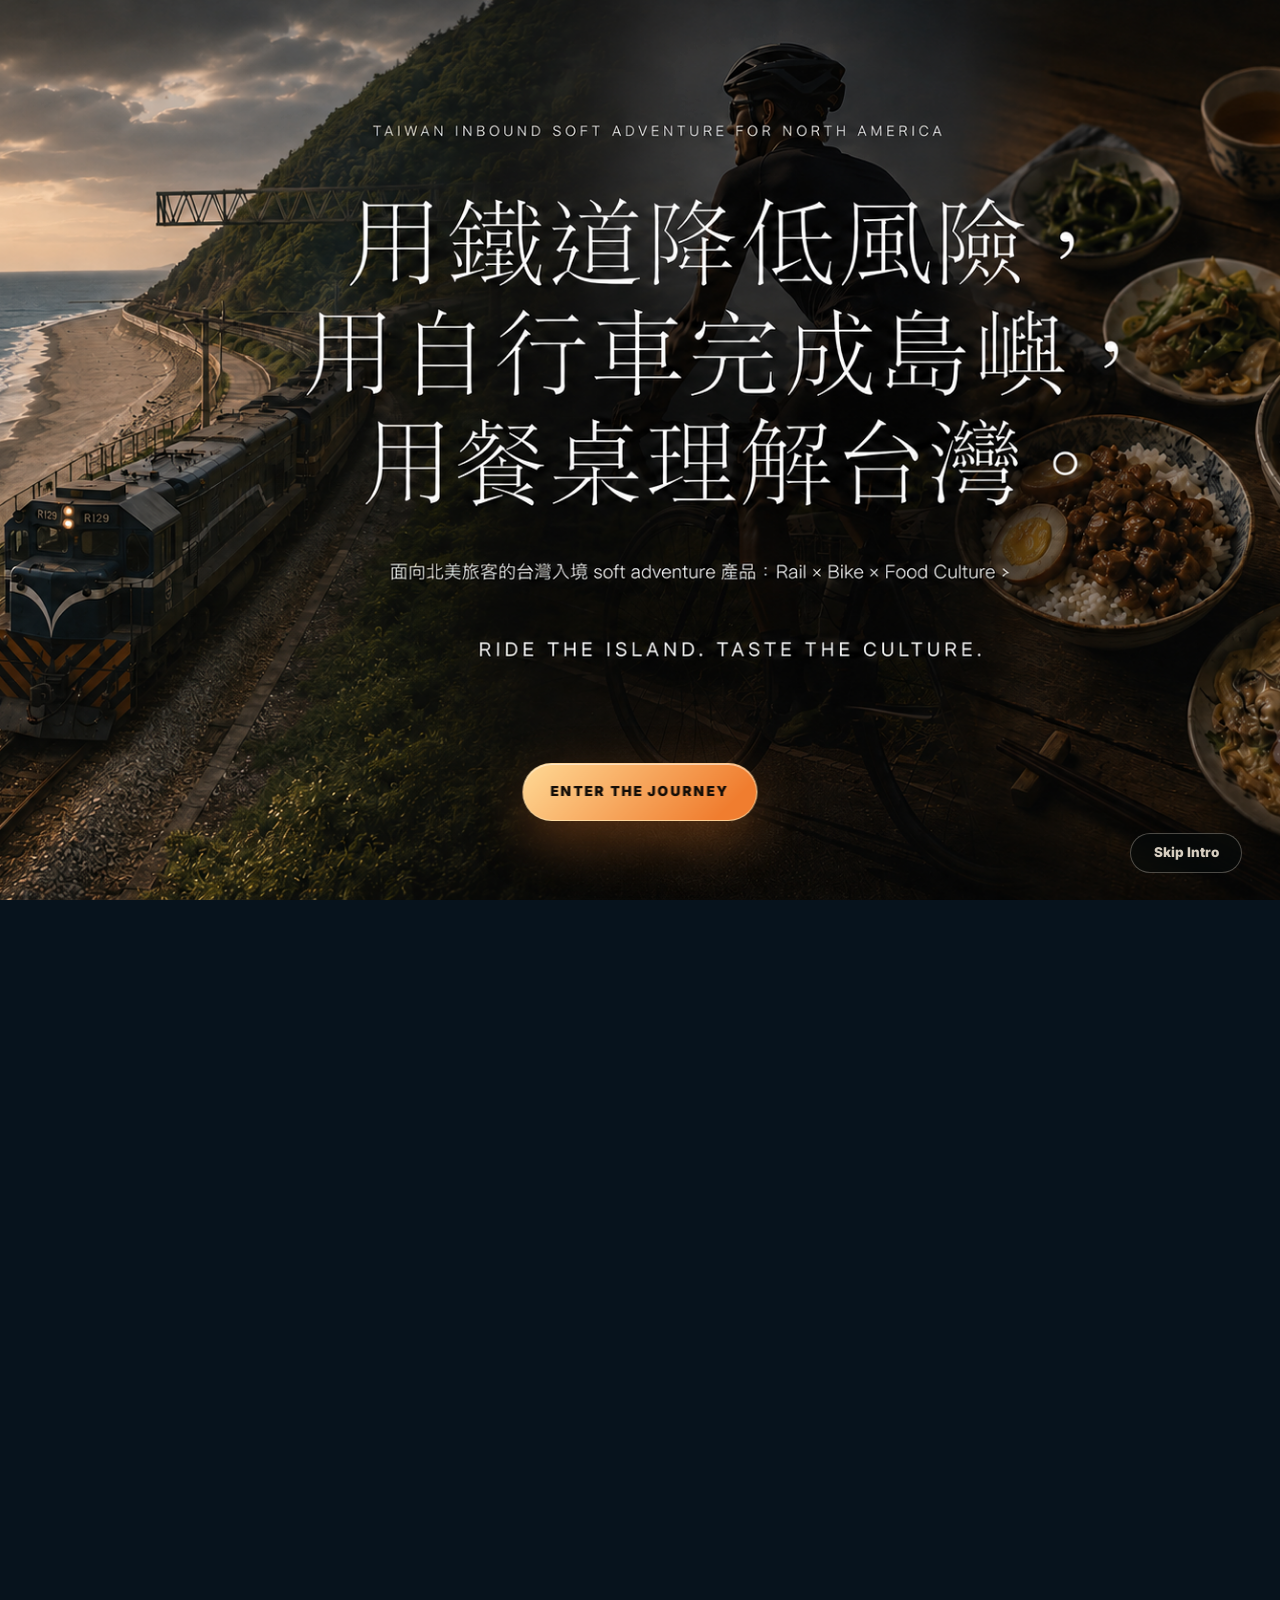
==== commit ef913fc3: "Add files via upload 拜託 餓了" ====
--- a/travel-proposal-site/index.html
+++ b/travel-proposal-site/index.html
@@ -1,843 +1,4890 @@
+
 <!doctype html>
 <html lang="zh-Hant">
-  <head>
-    <meta charset="utf-8" />
-    <meta name="viewport" content="width=device-width, initial-scale=1" />
-    <title>北美雄獅市場提案 | Lion Travel North America Proposal</title>
-    <meta
-      name="description"
-      content="A bilingual company profile for Lion Travel North America."
+<head>
+  <meta charset="utf-8" />
+  <meta name="viewport" content="width=device-width, initial-scale=1.0">
+  <title>LION RIDE &amp; TASTE TAIWAN 2.0 | Rail × Bike × Food Culture Soft Adventure</title>
+  <meta name="description" content="台灣入境 Soft Adventure 提案。Rail × Bike × Food Culture，為北美旅客打造的電影級冒險體驗。" />
+  <link rel="preconnect" href="https://fonts.googleapis.com" />
+  <link rel="preconnect" href="https://fonts.gstatic.com" crossorigin />
+  <link href="https://fonts.googleapis.com/css2?family=Cinzel:wght@400;700;900&family=Inter:wght@300;400;600;900&family=Noto+Sans+TC:wght@300;400;700;900&family=Noto+Serif+TC:wght@300;500;700;900&display=swap" rel="stylesheet" />
+  <script src="https://cdn.tailwindcss.com"></script>
+  <script>
+    tailwind.config = {
+      theme: { extend: {
+        colors: { 'lion-accent':'#e0b876','lion-dark':'#030303','lion-surface':'#0a0a0a' },
+        fontFamily: { 'sans':['Inter','Noto Sans TC','sans-serif'],'serif':['Noto Serif TC','serif'],'display':['Cinzel','serif'] }
+      }}
+    }
+  </script>
+  <link rel="stylesheet" href="./styles.css?v=preserve-team-cold" />
+  <style>
+    :root { --c-accent:#e0b876; --c-bg:#030303; }
+    html,body { background:#030303; color:#fdfcf0; margin:0; padding:0; overflow-x:hidden; }
+    html { scroll-behavior:smooth; }
+    ::-webkit-scrollbar { width:4px; background:#000; }
+    ::-webkit-scrollbar-thumb { background:var(--c-accent); border-radius:4px; }
+    h1,h2,h3,.font-display { font-family:'Cinzel','Noto Serif TC',serif; }
+
+    /* Film grain */
+    .film-noise { position:fixed;inset:0;z-index:9999;pointer-events:none;opacity:.04;
+      background-image:url('data:image/svg+xml;utf8,%3Csvg viewBox="0 0 200 200" xmlns="http://www.w3.org/2000/svg"%3E%3Cfilter id="n"%3E%3CfeTurbulence type="fractalNoise" baseFrequency="0.85" numOctaves="3" stitchTiles="stitch"/%3E%3C/filter%3E%3Crect width="100%25" height="100%25" filter="url(%23n)"/%3E%3C/svg%3E'); }
+
+    /* ══ COLD OPEN ══════════════════════════════════════════════════════ */
+    body.intro-active { overflow:hidden!important; }
+    body.intro-active header,body.intro-active main,body.intro-active footer { visibility:hidden!important; }
+    .cold-open { position:fixed;inset:0;z-index:99000;width:100vw;height:100svh;overflow:hidden;background:#030303;color:#fff5e5;font-family:Inter,'Noto Sans TC',system-ui,sans-serif; }
+    .cold-open.hidden,body.entered .cold-open { display:none!important;visibility:hidden!important;pointer-events:none!important; }
+    .m-container { position:absolute;inset:0;z-index:10;overflow:hidden;background:#000;animation:mOut .5s ease 13.6s forwards; }
+    .m-container::after { content:'';position:absolute;inset:0;z-index:8;pointer-events:none;background:linear-gradient(90deg,rgba(1,6,10,.86),rgba(1,6,10,.32) 44%,rgba(1,6,10,.52)),linear-gradient(180deg,rgba(0,0,0,.42),transparent 22%,transparent 72%,rgba(0,0,0,.5)); }
+    @keyframes mOut { to { opacity:0;visibility:hidden; } }
+    .m-img { position:absolute;inset:0;width:100%;height:100%;object-fit:cover;opacity:0; }
+    .m-train { object-position:64% 54%;transform-origin:66% 55%;animation:trainScene 13.6s cubic-bezier(.25,.02,.12,1) forwards;z-index:2; }
+    .m-bike  { object-position:center 52%;animation:bikeScene 13.6s linear forwards;z-index:3; }
+    .m-food  { object-position:center center;filter:brightness(.78) contrast(1.16) saturate(1.12);animation:foodScene 13.6s linear forwards;z-index:4; }
+    @keyframes trainScene { 0%,3%{opacity:0;transform:scale(1.02);filter:brightness(.18)} 5%{opacity:1;transform:scale(1.04);filter:brightness(.76) contrast(1.18)} 20%{opacity:1;transform:scale(1.2) translateX(-1%)} 33%{opacity:1;transform:scale(1.75) translateX(-5%)} 40%,100%{opacity:0;transform:scale(3.3) translateX(-10%);filter:brightness(2.4) blur(6px)} }
+    @keyframes bikeScene { 0%,38%{opacity:0;transform:scale(1.1) translateX(3%)} 43%,56%{opacity:1;transform:scale(1.03) translateX(0)} 62%,100%{opacity:0;transform:scale(1.14) translateX(-2%)} }
+    @keyframes foodScene { 0%,57%{opacity:0;transform:scale(1.06)} 63%,73%{opacity:1;transform:scale(1.01)} 79%,100%{opacity:0;transform:scale(1.1)} }
+    .m-text { position:absolute;left:clamp(28px,6vw,96px);bottom:clamp(100px,18vh,190px);width:min(660px,50vw);z-index:20;pointer-events:none; }
+    .m-text h2 { position:absolute;margin:0;max-width:100%;opacity:0;transform:translateY(18px);font-family:'Noto Serif TC','Songti TC',serif;font-size:clamp(1.55rem,2.4vw,3.1rem);line-height:1.55;letter-spacing:.04em;font-weight:500;color:rgba(255,249,236,.95);text-shadow:0 10px 32px rgba(0,0,0,.65); }
+    .m-text .tx-3,.m-text .tx-4,.m-text .tx-5 { color:#ffd28a;font-family:'Cinzel','Noto Serif TC',serif;font-size:clamp(2.2rem,5vw,5rem);font-weight:900;letter-spacing:.18em;text-transform:uppercase; }
+    .tx-1{animation:ct1 13.6s linear forwards} .tx-2{animation:ct2 13.6s linear forwards} .tx-3{animation:ct3 13.6s linear forwards} .tx-4{animation:ct4 13.6s linear forwards} .tx-5{animation:ct5 13.6s linear forwards} .tx-6{animation:ct6 13.6s linear forwards}
+    @keyframes ct1{0%,3%{opacity:0;transform:translateY(18px)}6%,14%{opacity:1;transform:translateY(0)}18%,100%{opacity:0;transform:translateY(-10px)}}
+    @keyframes ct2{0%,16%{opacity:0;transform:translateY(18px)}19%,28%{opacity:1;transform:translateY(0)}33%,100%{opacity:0;transform:translateY(-10px)}}
+    @keyframes ct3{0%,30%{opacity:0;transform:translateY(18px)}34%,42%{opacity:1;transform:translateY(0)}46%,100%{opacity:0;transform:translateY(-10px)}}
+    @keyframes ct4{0%,44%{opacity:0;transform:translateY(18px)}48%,56%{opacity:1;transform:translateY(0)}60%,100%{opacity:0;transform:translateY(-10px)}}
+    @keyframes ct5{0%,58%{opacity:0;transform:translateY(18px)}62%,70%{opacity:1;transform:translateY(0)}74%,100%{opacity:0;transform:translateY(-10px)}}
+    @keyframes ct6{0%,72%{opacity:0;transform:translateY(18px)}76%,87%{opacity:1;transform:translateY(0)}90%,100%{opacity:0;transform:translateY(-10px)}}
+    .m-title-card { position:absolute;inset:0;z-index:30;display:flex;flex-direction:column;justify-content:flex-end;align-items:flex-start;padding:0 clamp(28px,6vw,96px) clamp(60px,9vh,110px);background:linear-gradient(110deg,rgba(2,6,8,.88) 0%,rgba(2,6,8,.62) 44%,rgba(2,6,8,.14) 80%);opacity:0;animation:titleIn 13.6s linear forwards;pointer-events:none; }
+    .m-title-card.clickable { pointer-events:auto;cursor:pointer; }
+    @keyframes titleIn { 0%,88%{opacity:0} 93%,100%{opacity:1} }
+    .m-title-eyebrow { font:700 .72rem/1 Inter,sans-serif;letter-spacing:.32em;text-transform:uppercase;color:#ffd28a;margin-bottom:1.1rem;display:flex;align-items:center;gap:.8rem; }
+    .m-title-eyebrow::before { content:'';width:44px;height:1px;background:rgba(255,210,138,.7); }
+    .m-title-h1 { font-family:'Noto Serif TC',Georgia,serif;font-size:clamp(2.8rem,6vw,7.2rem);font-weight:900;line-height:.92;letter-spacing:-.02em;text-transform:uppercase;color:#fff5e5;margin:0 0 .8rem;text-shadow:0 28px 80px rgba(0,0,0,.72); }
+    .m-title-sub { font-family:'Noto Serif TC',Georgia,serif;font-size:clamp(1rem,1.5vw,1.7rem);font-weight:500;color:#ffd28a;letter-spacing:.04em;margin-bottom:.5rem; }
+    .m-title-p { font:300 clamp(.88rem,.95vw,1.08rem)/1.55 Inter,sans-serif;color:rgba(255,245,229,.7);letter-spacing:.1em; }
+    .m-skip { position:absolute;right:clamp(14px,2.5vw,36px);bottom:clamp(14px,2.5vh,28px);z-index:99;padding:.72rem 1.1rem;border:1px solid rgba(255,245,229,.22);border-radius:999px;color:rgba(255,245,229,.8);background:rgba(4,8,10,.52);backdrop-filter:blur(12px);font:700 .82rem/1 Inter,sans-serif;cursor:pointer;transition:background .2s,color .2s; }
+    .m-skip:hover { background:rgba(217,168,87,.18);color:#ffd28a; }
+
+    /* ══ COMMON LAYOUT ═══════════════════════════════════════════════════ */
+    .reveal-up   { opacity:0;transform:translateY(60px);transition:all 1.2s cubic-bezier(.16,1,.3,1); }
+    .reveal-blur { opacity:0;filter:blur(20px);transform:scale(1.05) translateY(30px);transition:all 1.5s cubic-bezier(.16,1,.3,1); }
+    .is-inview   { opacity:1!important;filter:blur(0)!important;transform:translateY(0) scale(1)!important; }
+    .section-kicker { color:var(--c-accent);letter-spacing:.3em;text-transform:uppercase;font-size:.875rem;font-weight:900;display:block;margin-bottom:1.5rem; }
+    .huge-title { font-size:clamp(3rem,6vw,5.5rem);font-family:'Cinzel','Noto Serif TC',serif;font-weight:900;line-height:1.1;text-transform:uppercase;margin-bottom:2rem; }
+    .mega-data { font-size:clamp(3rem,6vw,5rem);font-family:'Cinzel',serif;font-weight:900;color:transparent;-webkit-text-stroke:1px var(--c-accent);line-height:1; }
+    .btn-gold { display:inline-block;padding:1rem 2.5rem;background:linear-gradient(135deg,#ffe0a3,#e0b876 50%,#c08830);color:#000;font-family:'Cinzel',serif;font-weight:900;letter-spacing:.18em;text-transform:uppercase;border:none;border-radius:0;cursor:pointer;transition:all .3s ease;clip-path:polygon(12px 0%,100% 0%,calc(100% - 12px) 100%,0% 100%);text-decoration:none; }
+    .btn-gold:hover { transform:translateY(-3px);box-shadow:0 20px 50px rgba(224,184,118,.35); }
+    .btn-outline { display:inline-block;padding:1rem 2.5rem;background:transparent;color:#e0b876;font-family:'Cinzel',serif;font-weight:700;letter-spacing:.18em;text-transform:uppercase;border:1px solid rgba(224,184,118,.4);cursor:pointer;transition:all .3s ease;clip-path:polygon(12px 0%,100% 0%,calc(100% - 12px) 100%,0% 100%);text-decoration:none; }
+    .btn-outline:hover { background:rgba(224,184,118,.08);border-color:var(--c-accent);transform:translateY(-2px); }
+
+    /* ══ MARQUEE ═══════════════════════════════════════════════════════ */
+    .marquee-container { position:relative;width:110vw;left:-5vw;padding:2.5rem 0;background:var(--c-accent);color:#000;transform:rotate(-2deg) scale(1.05);z-index:40;box-shadow:0 20px 50px rgba(0,0,0,.5);overflow:hidden; }
+    .marquee-content { display:flex;white-space:nowrap;animation:marquee 18s linear infinite;font-family:'Cinzel',serif;font-size:clamp(1.8rem,3.5vw,3.5rem);font-weight:900;text-transform:uppercase;letter-spacing:.05em;line-height:1; }
+    @keyframes marquee { 0%{transform:translateX(0)} 100%{transform:translateX(-50%)} }
+
+    /* ══ PRODUCT PROMISE ════════════════════════════════════════════════ */
+    .promise-row { position:relative;overflow:hidden;border-top:1px solid rgba(255,255,255,.08);cursor:default;transition:background .5s; }
+    .promise-row:hover { background:rgba(224,184,118,.03); }
+    .promise-row-inner { display:flex;align-items:center;justify-content:space-between;gap:2rem;padding:3rem 0;position:relative;z-index:10; }
+    .promise-num { font:900 5rem/1 'Cinzel',serif;color:transparent;-webkit-text-stroke:1px rgba(224,184,118,.3);transition:all .5s; }
+    .promise-row:hover .promise-num { -webkit-text-stroke-color:var(--c-accent); }
+    .promise-title { font:900 clamp(2.2rem,4.5vw,4.5rem)/1 'Cinzel',serif;color:#fff;text-transform:uppercase;transition:color .5s; }
+    .promise-row:hover .promise-title { color:var(--c-accent); }
+    .promise-bg { position:absolute;inset:0;width:100%;height:100%;object-fit:cover;opacity:0;filter:grayscale(100%) brightness(.3);transition:opacity .8s,filter 1.2s,transform 6s;transform:scale(1.06);z-index:0;pointer-events:none; }
+    .promise-row:hover .promise-bg { opacity:.22;filter:grayscale(20%) brightness(.5);transform:scale(1); }
+
+    /* ══ INTERACTIVE JOURNEY DAY SELECTOR ════════════════════════════════ */
+    .day-node { opacity:.5;transition:all .4s ease;cursor:pointer; }
+    .day-node:hover { opacity:.8; }
+    .day-node.active { opacity:1;transform:translateX(6px); }
+    .day-node.active .node-dot { border-color:var(--c-accent) !important;background:rgba(224,184,118,.12); }
+    .day-node.active .node-dot::after { content:'';width:7px;height:7px;background:var(--c-accent);border-radius:50%;position:absolute;top:50%;left:50%;transform:translate(-50%,-50%); }
+    .day-content { display:none;animation:fadeInDay .7s cubic-bezier(.16,1,.3,1) forwards; }
+    .day-content.active { display:block; }
+    @keyframes fadeInDay { from{opacity:0;transform:translateY(14px)} to{opacity:1;transform:translateY(0)} }
+    .journey-card { position:relative;overflow:hidden;background:#08080a;border:1px solid rgba(255,255,255,.06);border-radius:.8rem;transition:border-color .5s,box-shadow .5s; }
+    .journey-card:hover { border-color:rgba(224,184,118,.3);box-shadow:0 20px 48px rgba(0,0,0,.7); }
+    .journey-card .ken-img { transition:transform 3s cubic-bezier(.2,.8,.2,1); }
+    .journey-card:hover .ken-img { transform:scale(1.06) !important; }
+    .journey-pill { display:inline-flex;align-items:flex-start;gap:.4rem;padding:.45rem .7rem;background:rgba(0,0,0,.55);backdrop-filter:blur(6px);border-radius:5px;border-left:2px solid rgba(224,184,118,.4); }
+    .punchline-box { background:linear-gradient(to right,rgba(224,184,118,.06),transparent);border-left:2px solid var(--c-accent);padding:1.2rem 1.6rem;margin-top:1.5rem;border-radius:0 4px 4px 0; }
+
+    /* ══ EXPERIENCE HIGHLIGHTS ══════════════════════════════════════════ */
+    .hl-grid { display:grid;grid-template-columns:repeat(2,1fr);grid-template-rows:repeat(2,50vh); }
+    .hl-panel { position:relative;overflow:hidden;cursor:default; }
+    .hl-img { position:absolute;inset:0;width:100%;height:100%;object-fit:cover;filter:grayscale(80%) brightness(.45);transition:all 1s cubic-bezier(.16,1,.3,1);transform:scale(1.06); }
+    .hl-panel:hover .hl-img { filter:grayscale(0%) brightness(.72);transform:scale(1); }
+    .hl-overlay { position:absolute;inset:0;background:linear-gradient(to top,rgba(0,0,0,.92) 0%,rgba(0,0,0,.3) 60%,transparent 100%);transition:background .6s; }
+    .hl-panel:hover .hl-overlay { background:linear-gradient(to top,rgba(0,0,0,.88) 0%,rgba(0,0,0,.22) 50%,transparent 100%); }
+    .hl-content { position:absolute;bottom:2.5rem;left:2.5rem;right:2.5rem;z-index:10; }
+    .hl-title { font:900 clamp(1.6rem,3vw,2.8rem)/1 'Cinzel',serif;color:#fff;text-transform:uppercase;margin-bottom:.5rem; }
+    .hl-sub { font:500 .88rem/1.5 'Noto Serif TC',serif;color:#e0b876;margin-bottom:.4rem; }
+    .hl-desc { font:300 .8rem/1.6 Inter,'Noto Sans TC',sans-serif;color:rgba(255,245,229,.7);max-width:300px;opacity:0;transform:translateY(12px);transition:all .5s ease .1s; }
+    .hl-panel:hover .hl-desc { opacity:1;transform:translateY(0); }
+
+    /* ══ SAFETY CARDS ═══════════════════════════════════════════════════ */
+    .safety-card { position:relative;overflow:hidden;background:#060608;border:1px solid rgba(255,255,255,.06);border-radius:1.2rem;padding:2rem;transition:all .6s cubic-bezier(.16,1,.3,1);cursor:default; }
+    .safety-card:hover { border-color:rgba(224,184,118,.4);transform:translateY(-6px);box-shadow:0 20px 48px rgba(0,0,0,.6);background:#0a090d; }
+    .safety-title { font:900 1.1rem/1 'Cinzel',serif;color:#fff;text-transform:uppercase;letter-spacing:.08em;margin-bottom:.6rem; }
+    .safety-desc { font:300 .85rem/1.6 Inter,'Noto Sans TC',sans-serif;color:rgba(255,245,229,.65); }
+
+    /* ══ PRICING CARDS ══════════════════════════════════════════════════ */
+    .pricing-card { position:relative;overflow:hidden;border:1px solid rgba(255,255,255,.08);border-radius:1.5rem;padding:2.5rem;background:#080808;transition:all .6s cubic-bezier(.16,1,.3,1);flex:1;min-width:260px; }
+    .pricing-card.featured { border-color:rgba(224,184,118,.5);background:rgba(224,184,118,.04); }
+    .pricing-card:hover { transform:translateY(-8px);box-shadow:0 24px 64px rgba(0,0,0,.7); }
+    .pricing-card.featured:hover { box-shadow:0 24px 64px rgba(224,184,118,.15); }
+    .pricing-tier { font:700 .7rem/1 Inter,sans-serif;letter-spacing:.28em;text-transform:uppercase;color:#e0b876;margin-bottom:.8rem; }
+    .pricing-name { font:900 2rem/1 'Cinzel',serif;color:#fff;margin-bottom:.4rem;text-transform:uppercase; }
+    .pricing-price { font:900 3rem/1 'Cinzel',serif;color:var(--c-accent);margin-bottom:.3rem; }
+    .pricing-price-label { font:400 .8rem/1 Inter,sans-serif;color:rgba(255,245,229,.48);letter-spacing:.1em; }
+    .pricing-for { font:500 .88rem/1.5 Inter,'Noto Sans TC',sans-serif;color:rgba(255,245,229,.6);padding:.8rem 0;border-top:1px solid rgba(255,255,255,.08);border-bottom:1px solid rgba(255,255,255,.08);margin:.8rem 0; }
+    .pricing-features { list-style:none;padding:0;margin:0 0 1.5rem; }
+    .pricing-features li { font:400 .82rem/1.8 Inter,'Noto Sans TC',sans-serif;color:rgba(255,245,229,.72);padding:.15rem 0;display:flex;gap:.5rem; }
+    .pricing-features li::before { content:'—';color:#e0b876;font-size:.6rem;flex-shrink:0;margin-top:.35rem; }
+
+    /* ══ PERSONA CARDS ══════════════════════════════════════════════════ */
+    .persona-card { position:relative;overflow:hidden;border:1px solid rgba(255,255,255,.07);border-radius:1.2rem;padding:2rem;background:#060608;transition:all .5s cubic-bezier(.16,1,.3,1);cursor:default; }
+    .persona-card:hover { border-color:rgba(224,184,118,.35);transform:translateY(-5px);box-shadow:0 16px 48px rgba(0,0,0,.55); }
+    .persona-type { font:900 1.15rem/1 'Cinzel',serif;color:#fff;text-transform:uppercase;letter-spacing:.06em;margin-bottom:.4rem; }
+    .persona-tagline { font:600 .78rem/1 Inter,sans-serif;color:#e0b876;letter-spacing:.14em;text-transform:uppercase;margin-bottom:.8rem; }
+    .persona-desc { font:300 .85rem/1.6 Inter,'Noto Sans TC',sans-serif;color:rgba(255,245,229,.65); }
+
+    /* ══ INTERACTIVE ROWS ════════════════════════════════════════════════ */
+    .interactive-row { position:relative;z-index:10;border-top:1px solid rgba(255,255,255,.1);transition:background .4s ease;padding:2rem 0; }
+    .interactive-row:hover { background:rgba(224,184,118,.04); }
+
+    /* ══ BENTO CARDS ════════════════════════════════════════════════════ */
+    .bento-card { position:relative;overflow:hidden;background:#080808;border:1px solid rgba(255,255,255,.05);border-radius:1.5rem;transition:all .6s cubic-bezier(.16,1,.3,1);cursor:default; }
+    .bento-img { position:absolute;inset:0;width:100%;height:100%;object-fit:cover;opacity:0;filter:grayscale(100%);transform:scale(1.1);transition:all .8s cubic-bezier(.16,1,.3,1);z-index:0; }
+    .bento-card:hover .bento-img { opacity:.38;filter:grayscale(0%);transform:scale(1); }
+    .bento-card:hover { border-color:var(--c-accent);box-shadow:0 20px 50px rgba(0,0,0,.5);transform:translateY(-4px); }
+
+    /* ══ REVENUE ACCORDION ════════════════════════════════════════════════ */
+    .revenue-accordion { display:flex;flex-direction:column;height:100vh;width:100vw;margin-left:calc(-50vw + 50%);background:#000; }
+    .rev-panel { flex:1;position:relative;overflow:hidden;transition:flex .8s cubic-bezier(.16,1,.3,1);cursor:pointer;border-bottom:1px solid rgba(255,255,255,.05); }
+    .rev-img { position:absolute;inset:0;width:100%;height:100%;object-fit:cover;filter:grayscale(100%) brightness(.3);transition:all 1s ease;transform:scale(1.05); }
+    .rev-overlay { position:absolute;inset:0;background:linear-gradient(to top,rgba(0,0,0,.9) 0%,rgba(0,0,0,.4) 100%); }
+    .rev-panel:hover { flex:3;border-color:var(--c-accent); }
+    .rev-panel:hover .rev-img { filter:grayscale(0%) brightness(.55);transform:scale(1); }
+    .rev-data { opacity:0;transform:translateY(20px);transition:all .5s ease .2s; }
+    .rev-panel:hover .rev-data { opacity:1;transform:translateY(0); }
+
+    /* ══ ROADMAP ══════════════════════════════════════════════════════════ */
+    .roadmap-row { position:relative;padding:clamp(2rem,5vh,4rem) 0;border-top:1px solid rgba(255,255,255,.1);overflow:hidden;cursor:default; }
+    .roadmap-bg { position:absolute;inset:0;width:100%;height:100%;object-fit:cover;opacity:0;filter:grayscale(100%) brightness(.4);transition:all .8s cubic-bezier(.16,1,.3,1);z-index:0;pointer-events:none; }
+    .roadmap-row:hover .roadmap-bg { opacity:.42;filter:grayscale(0%) brightness(.55); }
+    .roadmap-year { font-family:'Cinzel',serif;font-size:clamp(4rem,8vw,8rem);font-weight:900;line-height:1;color:#fff;transition:all .5s ease;position:relative;z-index:10; }
+    .roadmap-row:hover .roadmap-year { color:transparent;-webkit-text-stroke:2px var(--c-accent);transform:translateX(20px); }
+
+    /* ══ TEAM CARDS ════════════════════════════════════════════════════════ */
+    .character-card { position:relative;overflow:hidden;border-radius:1rem;aspect-ratio:3/4;cursor:pointer;border:1px solid rgba(255,255,255,.05);background:#050505;transition:transform .6s cubic-bezier(.16,1,.3,1),box-shadow .6s ease; }
+    .character-card:hover { transform:translateY(-10px);z-index:10;box-shadow:0 30px 60px rgba(224,184,118,.15);border-color:rgba(224,184,118,.4); }
+    .character-img { position:absolute;inset:0;width:100%;height:100%;object-fit:cover;filter:grayscale(100%) brightness(.6);transition:all .8s cubic-bezier(.16,1,.3,1); }
+    .character-card:hover .character-img { filter:grayscale(0%) brightness(.85);transform:scale(1.08); }
+    .character-overlay { position:absolute;inset:0;background:linear-gradient(to top,rgba(0,0,0,.95) 0%,rgba(0,0,0,.2) 60%,transparent 100%); }
+    .character-info { position:absolute;bottom:0;left:0;right:0;padding:1.5rem;transform:translateY(15px);transition:transform .5s ease; }
+    .character-card:hover .character-info { transform:translateY(0); }
+
+    /* ══ COMPETITOR TABLE ══════════════════════════════════════════════════ */
+    .comp-table { width:100%;border-collapse:collapse; }
+    .comp-table th { font:700 .7rem/1 Inter,sans-serif;letter-spacing:.18em;text-transform:uppercase;color:#e0b876;padding:.8rem 1rem;border-bottom:1px solid rgba(224,184,118,.3);text-align:left; }
+    .comp-table td { font:400 .85rem/1.4 Inter,'Noto Sans TC',sans-serif;color:rgba(255,245,229,.75);padding:.9rem 1rem;border-bottom:1px solid rgba(255,255,255,.06); }
+    .comp-table tr:hover td { background:rgba(224,184,118,.04); }
+    .comp-table tr.us-row td { color:#fff;background:rgba(224,184,118,.06); }
+    .comp-table tr.us-row td:first-child { color:#e0b876;font-weight:700; }
+    .comp-win { color:#6ee7b7;font-weight:600; }
+    .comp-ok  { color:rgba(255,245,229,.5); }
+    .comp-weak{ color:rgba(255,100,80,.7); }
+
+    /* ══ RISK ROWS ══════════════════════════════════════════════════════════ */
+    .risk-row { display:grid;grid-template-columns:2fr 1fr 3fr;gap:1rem;padding:1.5rem 0;border-top:1px solid rgba(255,255,255,.08);align-items:start;transition:background .3s; }
+    .risk-row:hover { background:rgba(255,255,255,.02); }
+    .risk-level-high  { color:#f87171;font:700 .72rem/1 Inter,sans-serif;letter-spacing:.14em;text-transform:uppercase; }
+    .risk-level-med   { color:#fbbf24;font:700 .72rem/1 Inter,sans-serif;letter-spacing:.14em;text-transform:uppercase; }
+    .risk-level-low   { color:#6ee7b7;font:700 .72rem/1 Inter,sans-serif;letter-spacing:.14em;text-transform:uppercase; }
+
+    /* ══ PART DIVIDER ═══════════════════════════════════════════════════════ */
+    .part-divider { position:relative;padding:5rem 2rem;background:#030303;border-top:2px solid rgba(224,184,118,.2);overflow:hidden;text-align:center; }
+    .part-divider::before { content:'';position:absolute;inset:0;background:radial-gradient(ellipse at 50% 50%,rgba(224,184,118,.06) 0%,transparent 70%);pointer-events:none; }
+    .part-div-num { font:900 18vw/1 'Cinzel',serif;color:rgba(255,255,255,.03);position:absolute;top:50%;left:50%;transform:translate(-50%,-50%);white-space:nowrap;pointer-events:none;letter-spacing:-.04em; }
+
+    @media (max-width:768px) {
+      .hl-grid { grid-template-columns:1fr;grid-template-rows:repeat(4,60vw); }
+      .revenue-accordion { height:auto; }
+      .rev-panel { min-height:180px; }
+      .risk-row { grid-template-columns:1fr;gap:.4rem; }
+      .comp-table { display:block;overflow-x:auto; }
+    }
+    @keyframes scrollPulse{0%,100%{opacity:.4;transform:scaleY(.5);transform-origin:top}50%{opacity:1;transform:scaleY(1);transform-origin:top}}
+  </style>
+
+    <style id="film-trailer-style">
+      html, body { background: #050607; }
+      body.intro-active { overflow: hidden !important; }
+      body.intro-active .site-header,
+      body.intro-active main,
+      body.intro-active footer { visibility: hidden !important; }
+
+      .cold-open.film-trailer-open {
+        position: fixed !important;
+        inset: 0 !important;
+        z-index: 2147483000 !important;
+        width: 100vw !important;
+        height: 100svh !important;
+        overflow: hidden !important;
+        isolation: isolate !important;
+        display: block !important;
+        color: #fff5e5 !important;
+        background:
+          radial-gradient(circle at 76% 56%, rgba(237, 143, 67, .16), transparent 28vw),
+          linear-gradient(120deg, #030506 0%, #061521 52%, #07110d 100%) !important;
+        font-family: Inter, "Noto Sans TC", system-ui, sans-serif !important;
+      }
+      .cold-open.film-trailer-open.entering {
+        opacity: 0 !important;
+        transition: opacity .62s ease !important;
+      }
+      .cold-open.film-trailer-open.hidden,
+      body.entered .cold-open.film-trailer-open {
+        display: none !important;
+        visibility: hidden !important;
+        pointer-events: none !important;
+      }
+      .cold-open.film-trailer-open *,
+      .cold-open.film-trailer-open *::before,
+      .cold-open.film-trailer-open *::after { box-sizing: border-box !important; }
+      .cold-open.film-trailer-open::before,
+      .cold-open.film-trailer-open::after {
+        content: none !important;
+        display: none !important;
+      }
+
+      .trailer-visuals {
+        position: absolute !important;
+        z-index: 1 !important;
+        inset: 0 0 0 42% !important;
+        overflow: hidden !important;
+        pointer-events: none !important;
+        opacity: 0;
+        transform: translateX(22px) scale(1.012);
+        animation: posterVisualIn 1.25s cubic-bezier(.2,.82,.2,1) .24s forwards;
+      }
+      .trailer-visuals::before {
+        content: "" !important;
+        position: absolute !important;
+        inset: -10% -18% -10% -20% !important;
+        z-index: 0 !important;
+        background:
+          radial-gradient(circle at 70% 58%, rgba(255, 160, 86, .28), transparent 24vw),
+          linear-gradient(90deg, rgba(3,5,6,.82), rgba(3,5,6,.18) 24%, transparent 66%),
+          url("./assets/visuals/taiwan-rail.jpg") center / cover no-repeat !important;
+        filter: saturate(1.08) contrast(1.08) brightness(.9) !important;
+        transform: scale(1.08);
+        animation: slowPosterPush 13s ease-out forwards;
+      }
+      .trailer-visuals::after {
+        content: "" !important;
+        position: absolute !important;
+        inset: 0 !important;
+        z-index: 20 !important;
+        background:
+          linear-gradient(90deg, #030506 0%, rgba(3,5,6,.54) 4%, rgba(3,5,6,0) 30%, rgba(3,5,6,0) 80%, rgba(3,5,6,.42) 100%),
+          linear-gradient(180deg, rgba(0,0,0,.48) 0%, transparent 24%, transparent 76%, rgba(0,0,0,.58) 100%) !important;
+        box-shadow: inset 0 0 90px rgba(0,0,0,.5) !important;
+      }
+      .trailer-visuals .shot {
+        position: absolute !important;
+        display: block !important;
+        background-position: center !important;
+        background-size: cover !important;
+        background-repeat: no-repeat !important;
+        border: 1px solid rgba(255, 245, 229, .18) !important;
+        box-shadow: 0 34px 120px rgba(0,0,0,.45) !important;
+        overflow: hidden !important;
+        opacity: 0;
+        transform: translateY(18px) scale(1.03);
+        animation: posterLayerIn .9s cubic-bezier(.2,.82,.2,1) forwards;
+      }
+      .trailer-visuals .shot::before {
+        content: "" !important;
+        position: absolute !important;
+        inset: 0 !important;
+        z-index: 2 !important;
+        background:
+          linear-gradient(180deg, transparent 42%, rgba(0,0,0,.46) 100%),
+          linear-gradient(90deg, rgba(0,0,0,.18), transparent 58%) !important;
+        pointer-events: none !important;
+      }
+      .shot-east-coast {
+        z-index: 1 !important;
+        inset: 0 !important;
+        border: 0 !important;
+        opacity: 1 !important;
+        transform: none !important;
+        box-shadow: none !important;
+        background: none !important;
+        animation: none !important;
+      }
+      .shot-train-window {
+        z-index: 4 !important;
+        top: 6% !important;
+        right: 3.4% !important;
+        width: min(690px, 52vw) !important;
+        height: min(285px, 26vh) !important;
+        border-radius: 30px !important;
+        background-image:
+          linear-gradient(90deg, rgba(0,0,0,.04), rgba(0,0,0,.5)),
+          url("./assets/visuals/taiwan-train-coast.jpg") !important;
+        background-position: center 50% !important;
+        filter: brightness(1.18) contrast(1.08) saturate(1.08) !important;
+        animation-delay: .65s !important;
+      }
+      .shot-train-window::after {
+        content: "" !important;
+        position: absolute !important;
+        inset: 0 !important;
+        z-index: 3 !important;
+        background: linear-gradient(90deg,
+          transparent 0 14%, rgba(255,222,153,.76) 16% 18%, transparent 20% 33%,
+          rgba(255,222,153,.52) 35% 39%, transparent 42% 58%,
+          rgba(255,222,153,.34) 61% 64%, transparent 67% 100%) !important;
+        mix-blend-mode: screen !important;
+        opacity: .7 !important;
+        transform: translateX(-34%);
+        animation: gentleWindowSweep 5.8s cubic-bezier(.18,.84,.22,1) 1.05s forwards;
+      }
+      .shot-bike-closeup {
+        z-index: 6 !important;
+        top: 24% !important;
+        right: 0.5% !important;
+        width: min(500px, 35vw) !important;
+        height: min(535px, 50vh) !important;
+        border-radius: 34px !important;
+        background-image:
+          linear-gradient(180deg, rgba(0,0,0,0), rgba(0,0,0,.48)),
+          url("./assets/visuals/taiwan-bike.jpg") !important;
+        background-position: center 56% !important;
+        filter: brightness(1.22) contrast(1.1) saturate(1.12) !important;
+        box-shadow:
+          0 44px 130px rgba(0,0,0,.58),
+          0 0 80px rgba(255,210,138,.14) !important;
+        animation-delay: .95s !important;
+      }
+      .shot-bike-closeup::after {
+        content: "BIKE CREATES MEMORY" !important;
+        position: absolute !important;
+        left: 20px !important;
+        bottom: 18px !important;
+        z-index: 4 !important;
+        color: #fff5e5 !important;
+        font: 900 .78rem/1 Inter, system-ui, sans-serif !important;
+        letter-spacing: .16em !important;
+        text-shadow: 0 10px 28px rgba(0,0,0,.6) !important;
+      }
+      .shot-food-culture {
+        z-index: 9 !important;
+        left: clamp(18px, 6vw, 92px) !important;
+        bottom: clamp(40px, 6.5vh, 74px) !important;
+        width: min(760px, 54vw) !important;
+        height: min(340px, 32vh) !important;
+        border-radius: 36px !important;
+        border-color: rgba(255, 194, 113, .42) !important;
+        background-image:
+          linear-gradient(180deg, rgba(35,16,4,0), rgba(23,11,4,.42)),
+          url("./assets/visuals/taiwan-food.jpg"),
+          url("./assets/visuals/taiwan-food.jpg") !important;
+        background-position: center 54% !important;
+        filter: brightness(1.2) contrast(1.08) saturate(1.2) !important;
+        box-shadow:
+          0 46px 150px rgba(0,0,0,.58),
+          0 0 110px rgba(239, 147, 75, .34) !important;
+        animation-delay: 1.25s !important;
+      }
+      .shot-food-culture::after {
+        content: "FOOD CREATES DESIRE" !important;
+        position: absolute !important;
+        left: 24px !important;
+        bottom: 20px !important;
+        z-index: 4 !important;
+        color: #ffd28a !important;
+        font: 950 .82rem/1 Inter, system-ui, sans-serif !important;
+        letter-spacing: .16em !important;
+        text-shadow: 0 10px 30px rgba(0,0,0,.75) !important;
+      }
+      .taiwan-route-trace {
+        position: absolute !important;
+        z-index: 12 !important;
+        right: clamp(24px, 6.5vw, 106px) !important;
+        bottom: clamp(30px, 5.5vh, 62px) !important;
+        width: min(280px, 20vw) !important;
+        height: auto !important;
+        opacity: 0;
+        transform: translateY(12px) scale(.95);
+        filter: drop-shadow(0 20px 70px rgba(0,0,0,.45)) !important;
+        animation: routePosterIn .7s cubic-bezier(.2,.82,.2,1) 1.9s forwards;
+      }
+      .taiwan-route-trace .island {
+        fill: rgba(255,245,229,.035) !important;
+        stroke: rgba(255,245,229,.26) !important;
+        stroke-width: 2 !important;
+      }
+      .taiwan-route-trace .route {
+        fill: none !important;
+        stroke: #d9a857 !important;
+        stroke-width: 7 !important;
+        stroke-linecap: round !important;
+        stroke-linejoin: round !important;
+        stroke-dasharray: 720 !important;
+        stroke-dashoffset: 720;
+        filter: drop-shadow(0 0 13px rgba(217,168,87,.44)) !important;
+        animation: posterRouteDraw 2.4s cubic-bezier(.18,.84,.22,1) 2.05s forwards;
+      }
+      .taiwan-route-trace .node {
+        fill: #fff5e5 !important;
+        stroke: #d9a857 !important;
+        stroke-width: 3 !important;
+        opacity: 0;
+        animation: nodePop .32s ease forwards;
+      }
+      .taiwan-route-trace .n1 { animation-delay: 2.35s !important; }
+      .taiwan-route-trace .n2 { animation-delay: 2.65s !important; }
+      .taiwan-route-trace .n3 { animation-delay: 2.95s !important; }
+      .taiwan-route-trace .n4 { animation-delay: 3.25s !important; }
+      .taiwan-route-trace .n5 { animation-delay: 3.55s !important; }
+      .taiwan-route-trace text {
+        fill: rgba(255,245,229,.72) !important;
+        font: 850 18px/1 Inter, system-ui, sans-serif !important;
+        letter-spacing: .12em !important;
+        opacity: 0;
+        animation: mapTextIn .5s ease 3.15s forwards;
+      }
+      .film-vignette {
+        position: absolute !important;
+        inset: 0 !important;
+        z-index: 30 !important;
+        pointer-events: none !important;
+        background:
+          linear-gradient(90deg, rgba(3,5,6,.58), transparent 24%, transparent 80%, rgba(3,5,6,.28)),
+          linear-gradient(180deg, rgba(0,0,0,.48) 0 8%, transparent 30% 76%, rgba(0,0,0,.5) 100%) !important;
+      }
+
+      .trailer-caption {
+        position: absolute !important;
+        z-index: 44 !important;
+        left: clamp(26px, 6vw, 96px) !important;
+        top: clamp(84px, 13vh, 132px) !important;
+        width: min(590px, 34vw) !important;
+        pointer-events: none !important;
+      }
+      .trailer-caption .line {
+        position: relative !important;
+        inset: auto !important;
+        display: block !important;
+        margin: 0 0 .42rem !important;
+        color: rgba(255, 245, 229, .74) !important;
+        font-family: "Noto Serif TC", "Songti TC", serif !important;
+        font-size: clamp(1.05rem, 1.32vw, 1.55rem) !important;
+        line-height: 1.55 !important;
+        letter-spacing: .03em !important;
+        text-shadow: 0 18px 48px rgba(0,0,0,.72) !important;
+        opacity: 0;
+        transform: translateY(14px);
+        animation: captionLineIn .72s cubic-bezier(.2,.82,.2,1) forwards;
+      }
+      .trailer-caption .l1 { animation-delay: .45s !important; }
+      .trailer-caption .l2 { animation-delay: .68s !important; }
+      .trailer-caption .l3 { animation-delay: .94s !important; color: #ffd28a !important; }
+      .trailer-caption .l4 { animation-delay: 1.2s !important; }
+      .trailer-caption .l5 { display: none !important; }
+
+      .trailer-title {
+        position: absolute !important;
+        z-index: 46 !important;
+        left: clamp(26px, 6vw, 96px) !important;
+        bottom: clamp(34px, 6.4vh, 70px) !important;
+        width: min(720px, 40vw) !important;
+        pointer-events: auto !important;
+        opacity: 0;
+        transform: translateY(24px);
+        animation: titlePosterIn .9s cubic-bezier(.2,.82,.2,1) 1.8s forwards;
+      }
+      .trailer-title span {
+        display: inline-flex !important;
+        align-items: center !important;
+        gap: .8rem !important;
+        margin: 0 0 1rem !important;
+        color: #ffd28a !important;
+        font: 900 .82rem/1 Inter, system-ui, sans-serif !important;
+        letter-spacing: .24em !important;
+        text-transform: uppercase !important;
+        text-shadow: 0 10px 30px rgba(0,0,0,.5) !important;
+      }
+      .trailer-title span::before {
+        content: "" !important;
+        width: 48px !important;
+        height: 1px !important;
+        background: rgba(255,210,138,.74) !important;
+      }
+      .trailer-title h1 {
+        margin: 0 !important;
+        color: #fff5e5 !important;
+        font-family: Georgia, "Times New Roman", "Noto Serif TC", serif !important;
+        font-size: clamp(3rem, 4.85vw, 7.1rem) !important;
+        line-height: .9 !important;
+        letter-spacing: -.025em !important;
+        text-transform: uppercase !important;
+        text-shadow: 0 30px 90px rgba(0,0,0,.76) !important;
+      }
+      .trailer-title p {
+        margin: .8rem 0 0 !important;
+        color: rgba(255,245,229,.76) !important;
+        font: 750 clamp(.95rem, 1.05vw, 1.18rem)/1.45 Inter, system-ui, sans-serif !important;
+        letter-spacing: .12em !important;
+      }
+      .trailer-title strong {
+        display: block !important;
+        margin: .82rem 0 1.08rem !important;
+        color: #ffd28a !important;
+        font-family: "Noto Serif TC", "Songti TC", serif !important;
+        font-size: clamp(1.15rem, 1.5vw, 2rem) !important;
+        line-height: 1.42 !important;
+        letter-spacing: .03em !important;
+      }
+      #enter-journey {
+        appearance: none !important;
+        border: 1px solid rgba(255, 210, 138, .62) !important;
+        border-radius: 999px !important;
+        padding: 1rem 1.7rem !important;
+        color: #140a05 !important;
+        background: linear-gradient(135deg, #ffe0a3, #ef893e 74%, #c95c24) !important;
+        box-shadow: 0 20px 70px rgba(232,111,44,.3) !important;
+        font: 950 .88rem/1 Inter, system-ui, sans-serif !important;
+        letter-spacing: .16em !important;
+        text-transform: uppercase !important;
+        cursor: pointer !important;
+      }
+      .cold-open.film-trailer-open .skip-intro {
+        position: absolute !important;
+        z-index: 60 !important;
+        right: clamp(18px, 3vw, 44px) !important;
+        bottom: clamp(18px, 3vh, 34px) !important;
+        min-width: 112px !important;
+        border: 1px solid rgba(255,245,229,.28) !important;
+        border-radius: 999px !important;
+        padding: .76rem 1.04rem !important;
+        color: rgba(255,245,229,.84) !important;
+        background: rgba(6, 11, 12, .58) !important;
+        backdrop-filter: blur(12px) !important;
+        font: 850 .84rem/1 Inter, system-ui, sans-serif !important;
+        cursor: pointer !important;
+      }
+
+      @keyframes posterVisualIn { to { opacity: 1; transform: translateX(0) scale(1); } }
+      @keyframes slowPosterPush { to { transform: scale(1.02); } }
+      @keyframes posterLayerIn { to { opacity: 1; transform: translateY(0) scale(1); } }
+      @keyframes gentleWindowSweep { to { transform: translateX(30%); opacity: .45; } }
+      @keyframes routePosterIn { to { opacity: .74; transform: translateY(0) scale(1); } }
+      @keyframes posterRouteDraw { to { stroke-dashoffset: 0; } }
+      @keyframes nodePop { to { opacity: 1; transform: scale(1); } }
+      @keyframes mapTextIn { to { opacity: .72; } }
+      @keyframes captionLineIn { to { opacity: 1; transform: translateY(0); } }
+      @keyframes titlePosterIn { to { opacity: 1; transform: translateY(0); } }
+
+      @media (max-width: 1024px) {
+        .trailer-visuals { inset: 0 !important; opacity: .76; }
+        .trailer-visuals::after { background: linear-gradient(90deg, rgba(3,5,6,.78), rgba(3,5,6,.34)), linear-gradient(180deg, rgba(0,0,0,.8), transparent 48%, rgba(0,0,0,.84)) !important; }
+        .shot-train-window { width: 58vw !important; right: 5vw !important; height: 20vh !important; }
+        .shot-bike-closeup { width: 38vw !important; height: 34vh !important; top: 32% !important; }
+        .shot-food-culture { width: 56vw !important; height: 24vh !important; left: 8vw !important; bottom: 8vh !important; }
+        .taiwan-route-trace { display: none !important; }
+        .trailer-caption { left: 22px !important; right: 22px !important; top: 16vh !important; width: auto !important; }
+        .trailer-caption .line { font-size: clamp(1.35rem, 6.2vw, 2.65rem) !important; }
+        .trailer-title { left: 22px !important; right: 22px !important; bottom: 7vh !important; width: auto !important; }
+        .trailer-title h1 { font-size: clamp(3rem, 14vw, 5.6rem) !important; }
+      }
+
+      /* Restore the requested reference composition for the cold-open right stage. */
+      .cold-open.film-trailer-open .trailer-visuals {
+        inset: 0 0 0 45.5% !important;
+        opacity: 1 !important;
+        transform: none !important;
+        animation: none !important;
+      }
+      .cold-open.film-trailer-open .trailer-visuals::before {
+        inset: -2% -2% -2% -1% !important;
+        z-index: 1 !important;
+        background: url("./assets/visuals/hero-right-restore.png") center / contain no-repeat !important;
+        filter: none !important;
+        transform: none !important;
+        animation: none !important;
+      }
+      .cold-open.film-trailer-open .trailer-visuals::after {
+        z-index: 3 !important;
+        background:
+          linear-gradient(90deg, rgba(3,5,6,.72), rgba(3,5,6,.18) 18%, rgba(3,5,6,0) 58%, rgba(3,5,6,.2) 100%),
+          linear-gradient(180deg, rgba(0,0,0,.18), transparent 48%, rgba(0,0,0,.2)) !important;
+        box-shadow: inset 0 0 70px rgba(0,0,0,.42) !important;
+      }
+      .cold-open.film-trailer-open .trailer-visuals .shot,
+      .cold-open.film-trailer-open .taiwan-route-trace {
+        display: none !important;
+      }
+
+      @media (max-width: 1024px) {
+        .cold-open.film-trailer-open .trailer-visuals {
+          inset: 0 !important;
+          opacity: .5 !important;
+        }
+      }
+
+      /* Montage cold open: Rail -> Bike -> Taste, then reveal the existing title stage. */
+      .montage-container {
+        position: absolute !important;
+        inset: 0 !important;
+        z-index: 100 !important;
+        overflow: hidden !important;
+        background: #000 !important;
+        opacity: 0;
+        pointer-events: none !important;
+        transition: opacity .2s ease !important;
+      }
+      body.montage-ready .montage-container {
+        opacity: 1;
+      }
+      @keyframes hideMontage { to { opacity: 0; visibility: hidden; } }
+
+      .m-layer {
+        position: absolute !important;
+        inset: -10% !important;
+        width: 120% !important;
+        height: 120% !important;
+        object-fit: cover !important;
+        opacity: 0;
+        pointer-events: none !important;
+        filter: brightness(.88) contrast(1.16) saturate(1.08) !important;
+      }
+      body.montage-ready .m-train {
+        z-index: 2 !important;
+        transform-origin: 50% 62% !important;
+        animation: trainZoom 3s cubic-bezier(.6,.05,.15,1) forwards !important;
+      }
+      body.montage-ready .m-bike {
+        z-index: 3 !important;
+        animation: bikePan 1.2s cubic-bezier(.1,.9,.2,1) 3s forwards !important;
+      }
+      body.montage-ready .m-food1 { z-index: 4 !important; animation: foodSnap .6s cubic-bezier(.1,.9,.2,1) 4.2s forwards !important; }
+      body.montage-ready .m-food2 { z-index: 5 !important; animation: foodSnap .6s cubic-bezier(.1,.9,.2,1) 4.8s forwards !important; }
+      body.montage-ready .m-food3 { z-index: 6 !important; animation: foodSnapMain .6s cubic-bezier(.1,.9,.2,1) 5.4s forwards !important; }
+
+      @keyframes trainZoom {
+        0% { transform: scale(1); filter: brightness(.82) contrast(1.18) saturate(1.08); }
+        80% { transform: scale(1.55); filter: brightness(1.05) contrast(1.2) saturate(1.08); }
+        98% { opacity: 1; transform: scale(3.4); filter: brightness(1.9) blur(2px); }
+        100% { opacity: 0; transform: scale(4.4); filter: brightness(2.8) blur(5px); }
+      }
+      @keyframes bikePan {
+        0% { opacity: 1; transform: translateX(10%) scale(1.12); filter: blur(10px) brightness(1.35) contrast(1.12); }
+        15% { opacity: 1; transform: translateX(0) scale(1.05); filter: blur(0) brightness(1.04) contrast(1.12); }
+        99% { opacity: 1; transform: translateX(-5%) scale(1.05); }
+        100% { opacity: 0; }
+      }
+      @keyframes foodSnap {
+        0% { opacity: 1; transform: scale(1.5); filter: blur(10px) brightness(1.35) contrast(1.05) saturate(1.16); }
+        15% { opacity: 1; transform: scale(1); filter: blur(0) brightness(1.02) contrast(1.05) saturate(1.18); }
+        99% { opacity: 1; transform: scale(1.02); }
+        100% { opacity: 0; }
+      }
+      @keyframes foodSnapMain {
+        0% { opacity: 1; transform: scale(1.5); filter: blur(10px) brightness(1.35) contrast(1.05) saturate(1.18); }
+        10% { opacity: 1; transform: scale(1); filter: blur(0) brightness(1.03) contrast(1.05) saturate(1.22); }
+        99% { opacity: 1; transform: scale(1.05); filter: brightness(1.02); }
+        100% { opacity: 0; filter: brightness(2.6); }
+      }
+
+      .strobe {
+        position: absolute !important;
+        inset: 0 !important;
+        z-index: 10 !important;
+        opacity: 0 !important;
+        pointer-events: none !important;
+        background: #fff !important;
+        mix-blend-mode: overlay !important;
+      }
+      body.montage-ready .s1 { animation: flash .15s ease-out 3s !important; mix-blend-mode: normal !important; }
+      body.montage-ready .s2 { background: #d66f35 !important; mix-blend-mode: color-dodge !important; animation: flash .15s ease-out 4.2s !important; }
+      body.montage-ready .s3 { animation: flash .15s ease-out 4.8s !important; }
+      body.montage-ready .s4 { background: #fff !important; mix-blend-mode: normal !important; animation: flash .15s ease-out 5.4s !important; }
+      .supernova {
+        position: absolute !important;
+        inset: 0 !important;
+        z-index: 9999 !important;
+        background: #fff !important;
+        opacity: 0 !important;
+        pointer-events: none !important;
+      }
+      body.montage-ready .supernova { animation: nukeExplosion 1.5s cubic-bezier(.1,.9,.2,1) 6s forwards !important; }
+      @keyframes flash { 0% { opacity: 1; } 100% { opacity: 0; } }
+      @keyframes nukeExplosion {
+        0% { opacity: 1; filter: brightness(5); }
+        20% { opacity: 1; background: #fff; filter: brightness(1); }
+        100% { opacity: 0; background: transparent; }
+      }
+
+      .montage-text {
+        position: absolute !important;
+        inset: 0 !important;
+        z-index: 15 !important;
+        display: flex !important;
+        align-items: center !important;
+        justify-content: center !important;
+        pointer-events: none !important;
+      }
+      .montage-text h2 {
+        position: absolute !important;
+        margin: 0 !important;
+        text-align: center !important;
+        color: rgba(255,255,255,.96) !important;
+        line-height: 1.1 !important;
+        white-space: nowrap !important;
+        opacity: 0;
+        text-shadow: 0 4px 24px rgba(0,0,0,.9) !important;
+      }
+      .tx-1, .tx-2 {
+        font-family: "Noto Serif TC", serif !important;
+        font-size: clamp(1.4rem, 2.5vw, 2.2rem) !important;
+        font-weight: 500 !important;
+        letter-spacing: .1em !important;
+      }
+      body.montage-ready .tx-1 { animation: cinematicText 1s cubic-bezier(.2,.8,.2,1) .3s forwards !important; }
+      body.montage-ready .tx-2 { animation: cinematicText 1s cubic-bezier(.2,.8,.2,1) 1.5s forwards !important; }
+      .tx-3, .tx-4, .tx-5, .tx-6 {
+        font-size: clamp(2.5rem, 5vw, 4rem) !important;
+        font-weight: 900 !important;
+        letter-spacing: .2em !important;
+      }
+      body.montage-ready .tx-3 { animation: brutalSlam .6s cubic-bezier(.1,.9,.2,1) 3.1s forwards !important; }
+      body.montage-ready .tx-4 { animation: brutalSlam .4s cubic-bezier(.1,.9,.2,1) 4.3s forwards !important; }
+      body.montage-ready .tx-5 { animation: brutalSlam .4s cubic-bezier(.1,.9,.2,1) 4.9s forwards !important; }
+      body.montage-ready .tx-6 { text-shadow: 0 0 20px rgba(214,111,53,.62) !important; animation: brutalSlam .6s cubic-bezier(.1,.9,.2,1) 5.5s forwards !important; }
+
+      @keyframes cinematicText {
+        0% { opacity: 0; transform: translateY(10px); filter: blur(5px); letter-spacing: .05em; }
+        15% { opacity: 1; filter: blur(0); transform: translateY(0); letter-spacing: .15em; }
+        85% { opacity: 1; transform: translateY(-5px); letter-spacing: .2em; }
+        100% { opacity: 0; filter: blur(5px); transform: translateY(-10px); }
+      }
+      @keyframes brutalSlam {
+        0% { opacity: 0; transform: scale(1.5); filter: blur(10px); }
+        15% { opacity: 1; transform: scale(1); filter: blur(0); }
+        85% { opacity: 1; transform: scale(1.05); }
+        100% { opacity: 0; filter: blur(5px); transform: scale(.9); }
+      }
+
+      .letterbox {
+        position: absolute !important;
+        left: 0 !important;
+        right: 0 !important;
+        height: 50vh !important;
+        background: #050607 !important;
+        z-index: 50 !important;
+        pointer-events: none !important;
+      }
+      .lb-top { top: 0 !important; transform-origin: top !important; }
+      .lb-bottom { bottom: 0 !important; transform-origin: bottom !important; }
+      body.montage-ready .lb-top { animation: openTop 1.2s cubic-bezier(.7,0,.3,1) 6s forwards !important; }
+      body.montage-ready .lb-bottom { animation: openBottom 1.2s cubic-bezier(.7,0,.3,1) 6s forwards !important; }
+      @keyframes openTop { to { transform: scaleY(0); } }
+      @keyframes openBottom { to { transform: scaleY(0); } }
+
+      /* Make the montage read as multiple clear shots, not one static image. */
+      body.montage-ready .montage-container {
+        animation: hideMontage .18s ease 8.45s forwards !important;
+      }
+      body.montage-ready .m-train {
+        animation: montageTrain 8.45s cubic-bezier(.2,.8,.2,1) forwards !important;
+      }
+      body.montage-ready .m-bike {
+        animation: montageBike 8.45s cubic-bezier(.2,.8,.2,1) forwards !important;
+      }
+      body.montage-ready .m-food1 {
+        animation: montageFoodOne 8.45s cubic-bezier(.2,.8,.2,1) forwards !important;
+      }
+      body.montage-ready .m-food2 {
+        animation: montageFoodTwo 8.45s cubic-bezier(.2,.8,.2,1) forwards !important;
+      }
+      body.montage-ready .m-food3 {
+        animation: montageFoodThree 8.45s cubic-bezier(.2,.8,.2,1) forwards !important;
+      }
+      body.montage-ready .s1 { animation: flash .18s ease-out 2.55s !important; mix-blend-mode: normal !important; }
+      body.montage-ready .s2 { background: #d66f35 !important; mix-blend-mode: color-dodge !important; animation: flash .18s ease-out 4.35s !important; }
+      body.montage-ready .s3 { animation: flash .16s ease-out 5.65s !important; }
+      body.montage-ready .s4 { background: #fff !important; mix-blend-mode: normal !important; animation: flash .18s ease-out 6.95s !important; }
+      body.montage-ready .supernova {
+        animation: nukeExplosion 1.2s cubic-bezier(.1,.9,.2,1) 8.15s forwards !important;
+      }
+      body.montage-ready .lb-top,
+      body.montage-ready .lb-bottom {
+        animation-duration: 1.05s !important;
+        animation-delay: 8.1s !important;
+      }
+      body.montage-ready .tx-1 { animation: cinematicText 1.2s cubic-bezier(.2,.8,.2,1) .35s forwards !important; }
+      body.montage-ready .tx-2 { animation: cinematicText 1.2s cubic-bezier(.2,.8,.2,1) 1.55s forwards !important; }
+      body.montage-ready .tx-3 { animation: brutalSlam .75s cubic-bezier(.1,.9,.2,1) 2.8s forwards !important; }
+      body.montage-ready .tx-4 { animation: brutalSlam .62s cubic-bezier(.1,.9,.2,1) 4.55s forwards !important; }
+      body.montage-ready .tx-5 { animation: brutalSlam .62s cubic-bezier(.1,.9,.2,1) 5.9s forwards !important; }
+      body.montage-ready .tx-6 { animation: brutalSlam .72s cubic-bezier(.1,.9,.2,1) 7.18s forwards !important; }
+
+      @keyframes montageTrain {
+        0% { opacity: 1; transform: scale(1); filter: brightness(.76) contrast(1.18) saturate(1.08); }
+        25% { opacity: 1; transform: scale(1.18); filter: brightness(1.05) contrast(1.22) saturate(1.1); }
+        31% { opacity: 0; transform: scale(1.7); filter: brightness(2.4) blur(4px); }
+        100% { opacity: 0; transform: scale(1.7); }
+      }
+      @keyframes montageBike {
+        0%, 30% { opacity: 0; transform: translateX(12%) scale(1.1); filter: blur(8px) brightness(1.2); }
+        34% { opacity: 1; transform: translateX(0) scale(1.04); filter: blur(0) brightness(1.02) contrast(1.12); }
+        47% { opacity: 1; transform: translateX(-4%) scale(1.08); }
+        52%, 100% { opacity: 0; transform: translateX(-8%) scale(1.15); filter: blur(3px) brightness(1.6); }
+      }
+      @keyframes montageFoodOne {
+        0%, 50% { opacity: 0; transform: scale(1.32); filter: blur(8px) brightness(1.28); }
+        54% { opacity: 1; transform: scale(1); filter: blur(0) brightness(1.05) saturate(1.18); }
+        62% { opacity: 1; transform: scale(1.05); }
+        66%, 100% { opacity: 0; transform: scale(1.14); filter: blur(3px) brightness(1.55); }
+      }
+      @keyframes montageFoodTwo {
+        0%, 64% { opacity: 0; transform: scale(1.28); filter: blur(8px) brightness(1.25); }
+        68% { opacity: 1; transform: scale(1); filter: blur(0) brightness(1.04) saturate(1.16); }
+        76% { opacity: 1; transform: scale(1.05); }
+        80%, 100% { opacity: 0; transform: scale(1.12); filter: blur(3px) brightness(1.55); }
+      }
+      @keyframes montageFoodThree {
+        0%, 78% { opacity: 0; transform: scale(1.28); filter: blur(8px) brightness(1.25); }
+        82% { opacity: 1; transform: scale(1); filter: blur(0) brightness(1.08) saturate(1.2); }
+        94% { opacity: 1; transform: scale(1.06); }
+        100% { opacity: 0; transform: scale(1.25); filter: brightness(2.4) blur(4px); }
+      }
+
+      /* Final montage timing: only Rail uses the heavy zoom; Bike pans; Food snaps. */
+      body.montage-ready .montage-container {
+        animation: hideMontage .18s ease 6.1s forwards !important;
+      }
+      body.montage-ready .m-train {
+        animation: trainZoom 3s cubic-bezier(.6,.05,.15,1) forwards !important;
+      }
+      body.montage-ready .m-bike {
+        animation: bikePan 1.2s cubic-bezier(.1,.9,.2,1) 3s forwards !important;
+      }
+      body.montage-ready .m-food1 {
+        animation: foodSnap .6s cubic-bezier(.1,.9,.2,1) 4.2s forwards !important;
+      }
+      body.montage-ready .m-food2 {
+        animation: foodSnap .6s cubic-bezier(.1,.9,.2,1) 4.8s forwards !important;
+      }
+      body.montage-ready .m-food3 {
+        animation: foodSnapMain .6s cubic-bezier(.1,.9,.2,1) 5.4s forwards !important;
+      }
+      body.montage-ready .s1 { animation: flash .15s ease-out 3s !important; mix-blend-mode: normal !important; }
+      body.montage-ready .s2 { background: #d66f35 !important; mix-blend-mode: color-dodge !important; animation: flash .15s ease-out 4.2s !important; }
+      body.montage-ready .s3 { animation: flash .15s ease-out 4.8s !important; }
+      body.montage-ready .s4 { background: #fff !important; mix-blend-mode: normal !important; animation: flash .15s ease-out 5.4s !important; }
+      body.montage-ready .supernova {
+        animation: nukeExplosion 1.5s cubic-bezier(.1,.9,.2,1) 6s forwards !important;
+      }
+      body.montage-ready .lb-top,
+      body.montage-ready .lb-bottom {
+        animation-duration: 1.2s !important;
+        animation-delay: 6s !important;
+      }
+      body.montage-ready .tx-1 { animation: cinematicText 1s cubic-bezier(.2,.8,.2,1) .3s forwards !important; }
+      body.montage-ready .tx-2 { animation: cinematicText 1s cubic-bezier(.2,.8,.2,1) 1.5s forwards !important; }
+      body.montage-ready .tx-3 { animation: brutalSlam .6s cubic-bezier(.1,.9,.2,1) 3.1s forwards !important; }
+      body.montage-ready .tx-4 { animation: brutalSlam .4s cubic-bezier(.1,.9,.2,1) 4.3s forwards !important; }
+      body.montage-ready .tx-5 { animation: brutalSlam .4s cubic-bezier(.1,.9,.2,1) 4.9s forwards !important; }
+      body.montage-ready .tx-6 { animation: brutalSlam .6s cubic-bezier(.1,.9,.2,1) 5.5s forwards !important; }
+
+      .cold-open.film-trailer-open .montage-container {
+        z-index: 500 !important;
+      }
+      .cold-open.film-trailer-open .m-layer {
+        inset: -10% !important;
+        width: 120% !important;
+        height: 120% !important;
+        object-fit: cover !important;
+        object-position: center center !important;
+      }
+      .cold-open.film-trailer-open .m-train {
+        object-position: 62% 54% !important;
+      }
+      .cold-open.film-trailer-open .m-bike {
+        object-position: center 54% !important;
+      }
+      .cold-open.film-trailer-open .m-food1,
+      .cold-open.film-trailer-open .m-food2,
+      .cold-open.film-trailer-open .m-food3 {
+        object-position: center 50% !important;
+      }
+      .cold-open.film-trailer-open .montage-container::after {
+        content: "" !important;
+        position: absolute !important;
+        inset: 0 !important;
+        z-index: 9 !important;
+        pointer-events: none !important;
+        background:
+          linear-gradient(180deg, rgba(0,0,0,.34), transparent 28%, transparent 70%, rgba(0,0,0,.42)),
+          radial-gradient(circle at 50% 50%, transparent 0 46%, rgba(0,0,0,.42) 100%) !important;
+      }
+
+      /* Repair: Rail only appears in the opening rush. After Food, go cleanly to title. */
+      .cold-open.film-trailer-open .trailer-visuals {
+        display: none !important;
+      }
+      body.montage-ready .m-train {
+        transform-origin: 67% 55% !important;
+        animation: trainRushClean 3s cubic-bezier(.42,0,.12,1) forwards !important;
+      }
+      .cold-open.film-trailer-open .m-train {
+        object-position: 66% 54% !important;
+      }
+      @keyframes trainRushClean {
+        0% {
+          opacity: 1;
+          transform: scale(1.02) translateX(0);
+          filter: brightness(.84) contrast(1.16) saturate(1.08);
+        }
+        52% {
+          opacity: 1;
+          transform: scale(1.18) translateX(-1.4%);
+          filter: brightness(.96) contrast(1.18) saturate(1.08);
+        }
+        84% {
+          opacity: 1;
+          transform: scale(1.68) translateX(-4.5%);
+          filter: brightness(1.14) contrast(1.2) saturate(1.08);
+        }
+        100% {
+          opacity: 0;
+          transform: scale(2.18) translateX(-7%);
+          filter: brightness(2.15) blur(3px);
+        }
+      }
+
+      /* Final cold-open repair: 6 scenes + one title reveal, one caption at a time. */
+      .cold-open.film-trailer-open .strobe,
+      .cold-open.film-trailer-open .supernova {
+        display: none !important;
+        animation: none !important;
+      }
+      .cold-open.film-trailer-open .trailer-caption {
+        display: none !important;
+      }
+      .cold-open.film-trailer-open .montage-container {
+        display: block !important;
+        z-index: 900 !important;
+        opacity: 1 !important;
+        background:
+          linear-gradient(90deg, rgba(1,8,13,.82), rgba(1,8,13,.28) 48%, rgba(1,8,13,.55)),
+          url("./assets/visuals/intro-train-rush.png") center center / cover no-repeat,
+          #020607 !important;
+        animation: montageFinalOut .65s ease 12.75s forwards !important;
+      }
+      body.montage-ready .montage-container {
+        animation: montageFinalOut .65s ease 12.75s forwards !important;
+      }
+      .cold-open.film-trailer-open .montage-container::after {
+        z-index: 11 !important;
+        background:
+          linear-gradient(90deg, rgba(1,8,13,.88), rgba(1,8,13,.36) 45%, rgba(1,8,13,.58)),
+          linear-gradient(180deg, rgba(0,0,0,.45), transparent 24%, transparent 70%, rgba(0,0,0,.55)) !important;
+      }
+      .cold-open.film-trailer-open .m-layer {
+        position: absolute !important;
+        inset: 0 !important;
+        width: 100% !important;
+        height: 100% !important;
+        object-fit: cover !important;
+        opacity: 0;
+        transform: scale(1.04);
+        filter: brightness(.66) contrast(1.14) saturate(1.02);
+        animation: none !important;
+      }
+      .cold-open.film-trailer-open .m-train {
+        object-position: 64% 54% !important;
+        transform-origin: 66% 55% !important;
+      }
+      .cold-open.film-trailer-open .m-bike {
+        object-position: center 52% !important;
+      }
+      .cold-open.film-trailer-open .m-food1 {
+        object-position: center center !important;
+        filter: brightness(.74) contrast(1.16) saturate(1.12) !important;
+      }
+      .cold-open.film-trailer-open .m-food2,
+      .cold-open.film-trailer-open .m-food3 {
+        display: none !important;
+      }
+      body.montage-ready .m-train {
+        animation: sceneTrainFinal 13.6s linear forwards !important;
+      }
+      body.montage-ready .m-bike {
+        animation: sceneBikeFinal 13.6s linear forwards !important;
+      }
+      body.montage-ready .m-food1 {
+        animation: sceneFoodFinal 13.6s linear forwards !important;
+      }
+      .cold-open.film-trailer-open .trailer-visuals {
+        display: block !important;
+        z-index: 120 !important;
+        opacity: 0;
+        animation: routeStageFinal 13.6s linear forwards !important;
+      }
+      .cold-open.film-trailer-open .trailer-visuals::before {
+        background:
+          linear-gradient(90deg, rgba(2,8,12,.88), rgba(2,8,12,.4) 48%, rgba(2,8,12,.72)),
+          url("./assets/visuals/user-hero-design.png") center center / cover no-repeat !important;
+        filter: brightness(.68) contrast(1.08) saturate(1.04) !important;
+      }
+      .cold-open.film-trailer-open .trailer-visuals .shot {
+        display: none !important;
+      }
+      .cold-open.film-trailer-open .taiwan-route-trace {
+        display: block !important;
+        width: min(330px, 24vw) !important;
+        right: clamp(54px, 9vw, 150px) !important;
+        bottom: clamp(70px, 13vh, 150px) !important;
+        opacity: 0;
+        animation: routeTraceFinal 13.6s linear forwards !important;
+      }
+      .cold-open.film-trailer-open .montage-text {
+        position: absolute !important;
+        left: clamp(28px, 7vw, 112px) !important;
+        right: auto !important;
+        top: auto !important;
+        bottom: clamp(112px, 20vh, 210px) !important;
+        width: min(680px, 48vw) !important;
+        height: 170px !important;
+        z-index: 40 !important;
+        pointer-events: none !important;
+      }
+      .cold-open.film-trailer-open .montage-text h2 {
+        position: absolute !important;
+        inset: auto !important;
+        margin: 0 !important;
+        max-width: 100% !important;
+        font-family: "Noto Serif TC", "Songti TC", serif !important;
+        font-size: clamp(1.55rem, 2.45vw, 3.25rem) !important;
+        line-height: 1.55 !important;
+        letter-spacing: .04em !important;
+        font-weight: 500 !important;
+        color: rgba(255, 249, 236, .94) !important;
+        text-shadow: 0 12px 34px rgba(0,0,0,.62) !important;
+        opacity: 0;
+        transform: translateY(18px);
+        animation: none !important;
+        mix-blend-mode: normal !important;
+      }
+      .cold-open.film-trailer-open .tx-3,
+      .cold-open.film-trailer-open .tx-4,
+      .cold-open.film-trailer-open .tx-5 {
+        color: #ffd28a !important;
+      }
+      body.montage-ready .tx-1 { animation: sceneText1 13.6s linear forwards !important; }
+      body.montage-ready .tx-2 { animation: sceneText2 13.6s linear forwards !important; }
+      body.montage-ready .tx-3 { animation: sceneText3 13.6s linear forwards !important; }
+      body.montage-ready .tx-4 { animation: sceneText4 13.6s linear forwards !important; }
+      body.montage-ready .tx-5 { animation: sceneText5 13.6s linear forwards !important; }
+      body.montage-ready .tx-6 { animation: sceneText6 13.6s linear forwards !important; }
+      .cold-open.film-trailer-open .trailer-title {
+        display: flex !important;
+        flex-direction: column !important;
+        align-items: flex-start !important;
+        left: clamp(28px, 7vw, 112px) !important;
+        right: auto !important;
+        bottom: clamp(42px, 9vh, 92px) !important;
+        width: min(760px, 52vw) !important;
+        z-index: 180 !important;
+        opacity: 0;
+        transform: translateY(24px);
+        animation: titleCardFinalClean 13.6s linear forwards !important;
+      }
+      .cold-open.film-trailer-open .trailer-title strong {
+        order: 1 !important;
+        margin: 0 0 1.25rem !important;
+        color: #ffd28a !important;
+        font-size: clamp(1.05rem, 1.65vw, 1.65rem) !important;
+        line-height: 1.65 !important;
+        letter-spacing: .08em !important;
+        font-family: "Noto Serif TC", "Songti TC", serif !important;
+      }
+      .cold-open.film-trailer-open .trailer-title span {
+        order: 2 !important;
+      }
+      .cold-open.film-trailer-open .trailer-title h1 {
+        order: 3 !important;
+        font-size: clamp(3.2rem, 7.4vw, 8.5rem) !important;
+        line-height: .9 !important;
+        margin: .55rem 0 .7rem !important;
+        max-width: 760px !important;
+      }
+      .cold-open.film-trailer-open .trailer-title p {
+        order: 4 !important;
+      }
+      .cold-open.film-trailer-open #enter-journey {
+        order: 5 !important;
+      }
+      @keyframes sceneTrainFinal {
+        0%, 2% { opacity: 0; transform: scale(1.02) translateX(0); filter: brightness(.2) contrast(1.1); }
+        4% { opacity: 1; transform: scale(1.04) translateX(0); filter: brightness(.72) contrast(1.18) saturate(1.06); }
+        18% { opacity: 1; transform: scale(1.18) translateX(-1.2%); filter: brightness(.9) contrast(1.2) saturate(1.08); }
+        31% { opacity: 1; transform: scale(1.72) translateX(-5.2%); filter: brightness(1.18) contrast(1.22) saturate(1.08); }
+        39% { opacity: 0; transform: scale(3.25) translateX(-10%); filter: brightness(2.35) blur(5px); }
+        100% { opacity: 0; transform: scale(3.25) translateX(-10%); filter: brightness(2.35) blur(5px); }
+      }
+      @keyframes sceneBikeFinal {
+        0%, 36% { opacity: 0; transform: scale(1.08) translateX(3%); }
+        42%, 55% { opacity: 1; transform: scale(1.03) translateX(0); }
+        61%, 100% { opacity: 0; transform: scale(1.12) translateX(-2%); }
+      }
+      @keyframes sceneFoodFinal {
+        0%, 56% { opacity: 0; transform: scale(1.06); }
+        62%, 72% { opacity: 1; transform: scale(1.01); }
+        78%, 100% { opacity: 0; transform: scale(1.08); }
+      }
+      @keyframes routeStageFinal {
+        0%, 71% { opacity: 0; }
+        77%, 100% { opacity: 1; }
+      }
+      @keyframes routeTraceFinal {
+        0%, 72% { opacity: 0; transform: translateY(18px) scale(.95); }
+        78%, 86% { opacity: .95; transform: none; }
+        100% { opacity: .65; transform: none; }
+      }
+      @keyframes sceneText1 {
+        0%, 2% { opacity: 0; transform: translateY(18px); }
+        5%, 13% { opacity: 1; transform: translateY(0); }
+        17%, 100% { opacity: 0; transform: translateY(-12px); }
+      }
+      @keyframes sceneText2 {
+        0%, 15% { opacity: 0; transform: translateY(18px); }
+        18%, 27% { opacity: 1; transform: translateY(0); }
+        31%, 100% { opacity: 0; transform: translateY(-12px); }
+      }
+      @keyframes sceneText3 {
+        0%, 29% { opacity: 0; transform: translateY(18px); }
+        33%, 41% { opacity: 1; transform: translateY(0); }
+        45%, 100% { opacity: 0; transform: translateY(-12px); }
+      }
+      @keyframes sceneText4 {
+        0%, 43% { opacity: 0; transform: translateY(18px); }
+        47%, 55% { opacity: 1; transform: translateY(0); }
+        59%, 100% { opacity: 0; transform: translateY(-12px); }
+      }
+      @keyframes sceneText5 {
+        0%, 57% { opacity: 0; transform: translateY(18px); }
+        61%, 69% { opacity: 1; transform: translateY(0); }
+        73%, 100% { opacity: 0; transform: translateY(-12px); }
+      }
+      @keyframes sceneText6 {
+        0%, 72% { opacity: 0; transform: translateY(18px); }
+        76%, 86% { opacity: 1; transform: translateY(0); }
+        89%, 100% { opacity: 0; transform: translateY(-12px); }
+      }
+      @keyframes titleCardFinal {
+        0%, 86% { opacity: 0; transform: translateY(24px); }
+        91%, 100% { opacity: 1; transform: translateY(0); }
+      }
+      @keyframes titleCardFinalClean {
+        0%, 92% { opacity: 0; transform: translateY(24px); }
+        97%, 100% { opacity: 1; transform: translateY(0); }
+      }
+      @keyframes montageFinalOut {
+        to { opacity: 0; visibility: hidden; }
+      }
+      @media (max-width: 760px) {
+        .cold-open.film-trailer-open .montage-text {
+          left: 22px !important;
+          right: 22px !important;
+          bottom: 18vh !important;
+          width: auto !important;
+          height: 170px !important;
+        }
+        .cold-open.film-trailer-open .montage-text h2 {
+          font-size: clamp(1.55rem, 7vw, 2.65rem) !important;
+        }
+        .cold-open.film-trailer-open .trailer-title {
+          left: 22px !important;
+          right: 22px !important;
+          bottom: 7vh !important;
+          width: auto !important;
+        }
+        .cold-open.film-trailer-open .trailer-title h1 {
+          font-size: clamp(3rem, 14vw, 5.4rem) !important;
+        }
+      }
+
+      /* Black-screen rescue: play the original montage without waiting for JS state. */
+      .cold-open.film-trailer-open .montage-container .m-train {
+        animation: sceneTrainFinal 13.6s cubic-bezier(.25,.02,.12,1) forwards !important;
+      }
+      .cold-open.film-trailer-open .montage-container .m-bike {
+        animation: sceneBikeFinal 13.6s linear forwards !important;
+      }
+      .cold-open.film-trailer-open .montage-container .m-food1 {
+        animation: sceneFoodFinal 13.6s linear forwards !important;
+      }
+      .cold-open.film-trailer-open .montage-text .tx-1 { animation: sceneText1 13.6s linear forwards !important; }
+      .cold-open.film-trailer-open .montage-text .tx-2 { animation: sceneText2 13.6s linear forwards !important; }
+      .cold-open.film-trailer-open .montage-text .tx-3 { animation: sceneText3 13.6s linear forwards !important; }
+      .cold-open.film-trailer-open .montage-text .tx-4 { animation: sceneText4 13.6s linear forwards !important; }
+      .cold-open.film-trailer-open .montage-text .tx-5 { animation: sceneText5 13.6s linear forwards !important; }
+      .cold-open.film-trailer-open .montage-text .tx-6 { animation: sceneText6 13.6s linear forwards !important; }
+      @supports not (animation-name: sceneTrainFinal) {
+        .cold-open.film-trailer-open .m-train,
+        .cold-open.film-trailer-open .tx-1 {
+          opacity: 1 !important;
+        }
+      }
+
+      /* Stable intro cover: use the same main visual before entering the site. */
+      .cold-open.film-trailer-open {
+        background: #050706 !important;
+        overflow: hidden !important;
+      }
+
+      .cold-open.film-trailer-open .intro-cover-image {
+        position: absolute;
+        inset: 0;
+        width: 100%;
+        height: 100%;
+        object-fit: cover;
+        object-position: center center;
+        z-index: 0;
+        opacity: 1;
+        filter: saturate(.98) contrast(1.02);
+      }
+
+      .cold-open.film-trailer-open .montage-container,
+      .cold-open.film-trailer-open .supernova,
+      .cold-open.film-trailer-open .letterbox,
+      .cold-open.film-trailer-open .trailer-visuals,
+      .cold-open.film-trailer-open .trailer-caption {
+        display: none !important;
+      }
+
+      .cold-open.film-trailer-open .trailer-title {
+        position: absolute !important;
+        left: 50% !important;
+        bottom: 8.8% !important;
+        transform: translateX(-50%) !important;
+        z-index: 8 !important;
+        display: flex !important;
+        align-items: center !important;
+        justify-content: center !important;
+        width: auto !important;
+        max-width: min(92vw, 460px) !important;
+        opacity: 0;
+        visibility: visible !important;
+        animation: none !important;
+        pointer-events: auto !important;
+      }
+
+      .cold-open.film-trailer-open .trailer-title span,
+      .cold-open.film-trailer-open .trailer-title h1,
+      .cold-open.film-trailer-open .trailer-title p,
+      .cold-open.film-trailer-open .trailer-title strong {
+        display: none !important;
+      }
+
+      .cold-open.film-trailer-open #enter-journey {
+        min-width: 190px !important;
+        height: 58px !important;
+        border-radius: 999px !important;
+        border: 1px solid rgba(255, 226, 172, .72) !important;
+        background: linear-gradient(135deg, #ffd995 0%, #f07d2f 86%) !important;
+        color: #140e08 !important;
+        box-shadow: 0 20px 52px rgba(241, 128, 45, .34), inset 0 1px 0 rgba(255,255,255,.55) !important;
+        font: 900 .86rem/1 Inter, "Noto Sans TC", sans-serif !important;
+        letter-spacing: .14em !important;
+        text-transform: uppercase !important;
+        cursor: pointer !important;
+      }
+
+      .cold-open.film-trailer-open .skip-intro {
+        display: inline-flex !important;
+        align-items: center !important;
+        justify-content: center !important;
+        opacity: 1 !important;
+        visibility: visible !important;
+        z-index: 10 !important;
+        pointer-events: auto !important;
+      }
+
+      @media (max-width: 760px) {
+        .cold-open.film-trailer-open .intro-cover-image {
+          object-position: 45% center;
+        }
+        .cold-open.film-trailer-open .trailer-title {
+          bottom: 9.5% !important;
+        }
+      }
+
+      /* Restore the opening prelude: train rush -> caption -> bike, then the cover. */
+      .cold-open.film-trailer-open .intro-cover-image {
+        z-index: 5 !important;
+        opacity: 0;
+        animation: introCoverAfterPrelude 12.4s linear forwards !important;
+      }
+
+      .cold-open.film-trailer-open .montage-container {
+        display: block !important;
+        z-index: 4 !important;
+        opacity: 1;
+        visibility: visible;
+        background: #020506 !important;
+        animation: preludeFadeOut 12.4s linear forwards !important;
+      }
+
+      .cold-open.film-trailer-open .montage-container::after {
+        content: "" !important;
+        position: absolute !important;
+        inset: 0 !important;
+        z-index: 12 !important;
+        background:
+          radial-gradient(circle at 56% 48%, transparent 0 18%, rgba(0,0,0,.28) 46%, rgba(0,0,0,.7) 100%),
+          linear-gradient(90deg, rgba(2,5,8,.76), rgba(2,5,8,.22) 46%, rgba(2,5,8,.68)) !important;
+        pointer-events: none !important;
+      }
+
+      .cold-open.film-trailer-open .m-layer {
+        display: block !important;
+        position: absolute !important;
+        inset: 0 !important;
+        width: 100% !important;
+        height: 100% !important;
+        object-fit: cover !important;
+        opacity: 0;
+        filter: brightness(.74) contrast(1.16) saturate(1.08) !important;
+        animation: none !important;
+      }
+
+      .cold-open.film-trailer-open .m-train {
+        z-index: 2 !important;
+        object-position: 58% 54% !important;
+        transform-origin: 64% 58% !important;
+        animation: preludeTrainRush 12.4s cubic-bezier(.22,.05,.08,1) forwards !important;
+      }
+
+      .cold-open.film-trailer-open .m-bike {
+        z-index: 3 !important;
+        object-position: center 48% !important;
+        animation: preludeBikeArrive 12.4s cubic-bezier(.18,.88,.2,1) forwards !important;
+      }
+
+      .cold-open.film-trailer-open .m-food1 {
+        display: block !important;
+        z-index: 3 !important;
+        object-position: center center !important;
+        filter: brightness(.78) contrast(1.12) saturate(1.12) !important;
+        animation: preludeFoodArrive 12.4s cubic-bezier(.18,.88,.2,1) forwards !important;
+      }
+
+      .cold-open.film-trailer-open .m-food2,
+      .cold-open.film-trailer-open .m-food3 {
+        display: none !important;
+      }
+
+      .cold-open.film-trailer-open .strobe {
+        display: block !important;
+        z-index: 16 !important;
+      }
+      .cold-open.film-trailer-open .s1 { animation: preludeFlash 12.4s linear forwards !important; }
+      .cold-open.film-trailer-open .s2,
+      .cold-open.film-trailer-open .s3,
+      .cold-open.film-trailer-open .s4 { display: none !important; }
+
+      .cold-open.film-trailer-open .montage-text {
+        display: block !important;
+        position: absolute !important;
+        left: clamp(28px, 7vw, 116px) !important;
+        right: auto !important;
+        top: auto !important;
+        bottom: clamp(120px, 20vh, 220px) !important;
+        width: min(720px, 52vw) !important;
+        height: 210px !important;
+        z-index: 20 !important;
+        pointer-events: none !important;
+      }
+
+      .cold-open.film-trailer-open .montage-text h2 {
+        display: block !important;
+        position: absolute !important;
+        inset: auto !important;
+        margin: 0 !important;
+        width: 100% !important;
+        max-width: 100% !important;
+        text-align: left !important;
+        font-family: "Noto Serif TC", "Songti TC", serif !important;
+        font-size: clamp(1.7rem, 3.25vw, 4.1rem) !important;
+        line-height: 1.45 !important;
+        letter-spacing: .045em !important;
+        font-weight: 500 !important;
+        color: rgba(255, 249, 236, .96) !important;
+        text-shadow: 0 14px 44px rgba(0,0,0,.76) !important;
+        opacity: 0;
+        transform: translateY(18px) !important;
+        white-space: normal !important;
+        animation: none !important;
+      }
+
+      .cold-open.film-trailer-open .tx-3,
+      .cold-open.film-trailer-open .tx-4,
+      .cold-open.film-trailer-open .tx-5 {
+        color: #ffd28a !important;
+      }
+      .cold-open.film-trailer-open .tx-6 {
+        display: none !important;
+      }
+
+      .cold-open.film-trailer-open .tx-1 { animation: preludeText1 12.4s linear forwards !important; }
+      .cold-open.film-trailer-open .tx-2 { animation: preludeText2 12.4s linear forwards !important; }
+      .cold-open.film-trailer-open .tx-3 { animation: preludeText3 12.4s linear forwards !important; }
+      .cold-open.film-trailer-open .tx-4 { animation: preludeText4 12.4s linear forwards !important; }
+      .cold-open.film-trailer-open .tx-5 { animation: preludeText5 12.4s linear forwards !important; }
+
+      .cold-open.film-trailer-open .trailer-title {
+        opacity: 0;
+        animation: preludeButtonIn 12.4s linear forwards !important;
+      }
+
+      @keyframes preludeTrainRush {
+        0% { opacity: 0; transform: scale(1.02) translateX(0); filter: brightness(.18) contrast(1.08) saturate(1.08); }
+        8% { opacity: 1; transform: scale(1.05) translateX(0); filter: brightness(.72) contrast(1.18) saturate(1.08); }
+        30% { opacity: 1; transform: scale(1.22) translateX(-1.4%); filter: brightness(.95) contrast(1.2) saturate(1.1); }
+        44% { opacity: 1; transform: scale(1.72) translateX(-5%); filter: brightness(1.2) contrast(1.22) saturate(1.1); }
+        52% { opacity: 0; transform: scale(3.2) translateX(-12%); filter: brightness(2.4) blur(5px); }
+        100% { opacity: 0; transform: scale(3.2) translateX(-12%); }
+      }
+
+      @keyframes preludeBikeArrive {
+        0%, 42% { opacity: 0; transform: scale(1.1) translateX(5%); filter: blur(7px) brightness(1.05); }
+        49% { opacity: 1; transform: scale(1.04) translateX(0); filter: blur(0) brightness(.82) contrast(1.16); }
+        63% { opacity: 1; transform: scale(1.08) translateX(-2%); filter: brightness(.9) contrast(1.14); }
+        70%, 100% { opacity: 0; transform: scale(1.18) translateX(-4%); filter: brightness(.55) blur(3px); }
+      }
+
+      @keyframes preludeFoodArrive {
+        0%, 64% { opacity: 0; transform: scale(1.08); filter: blur(5px) brightness(.84) contrast(1.12) saturate(1.08); }
+        70% { opacity: 1; transform: scale(1.03); filter: blur(0) brightness(.82) contrast(1.16) saturate(1.16); }
+        80% { opacity: 1; transform: scale(1.06); filter: blur(0) brightness(.88) contrast(1.16) saturate(1.16); }
+        87%, 100% { opacity: 0; transform: scale(1.12); filter: brightness(.55) blur(3px); }
+      }
+
+      @keyframes preludeFadeOut {
+        0%, 84% { opacity: 1; visibility: visible; }
+        93%, 100% { opacity: 0; visibility: hidden; }
+      }
+
+      @keyframes introCoverAfterPrelude {
+        0%, 82% { opacity: 0; transform: scale(1.018); }
+        93%, 100% { opacity: 1; transform: scale(1); }
+      }
+
+      @keyframes preludeButtonIn {
+        0%, 88% { opacity: 0; transform: translateX(-50%) translateY(14px); }
+        96%, 100% { opacity: 1; transform: translateX(-50%) translateY(0); }
+      }
+
+      @keyframes preludeFlash {
+        0%, 43% { opacity: 0; }
+        47% { opacity: .72; background: #fff; mix-blend-mode: screen; }
+        51%, 100% { opacity: 0; }
+      }
+
+      @keyframes preludeText1 {
+        0%, 6% { opacity: 0; transform: translateY(16px); }
+        10%, 21% { opacity: 1; transform: translateY(0); }
+        27%, 100% { opacity: 0; transform: translateY(-10px); }
+      }
+      @keyframes preludeText2 {
+        0%, 25% { opacity: 0; transform: translateY(16px); }
+        30%, 41% { opacity: 1; transform: translateY(0); }
+        47%, 100% { opacity: 0; transform: translateY(-10px); }
+      }
+      @keyframes preludeText3 {
+        0%, 44% { opacity: 0; transform: translateY(16px); }
+        49%, 57% { opacity: 1; transform: translateY(0); }
+        63%, 100% { opacity: 0; transform: translateY(-10px); }
+      }
+      @keyframes preludeText4 {
+        0%, 58% { opacity: 0; transform: translateY(16px); }
+        64%, 70% { opacity: 1; transform: translateY(0); }
+        76%, 100% { opacity: 0; transform: translateY(-10px); }
+      }
+      @keyframes preludeText5 {
+        0%, 70% { opacity: 0; transform: translateY(16px); }
+        75%, 82% { opacity: 1; transform: translateY(0); }
+        88%, 100% { opacity: 0; transform: translateY(-10px); }
+      }
+    </style>
+</head>
+<body class="intro-active font-sans antialiased selection:bg-lion-accent selection:text-black">
+
+  <audio id="bg-music" src="./assets/audio/blue.mp3" loop preload="auto"></audio>
+  <div class="film-noise" aria-hidden="true"></div>
+
+<!-- == 0. COLD OPEN == -->
+<div id="cold-open" class="cold-open film-trailer-open">
+  <img
+    class="intro-cover-image"
+    src="./assets/visuals/hero-cover-no-buttons-v2.png?v=20260623-main-visual"
+    alt="Lion Ride & Taste Taiwan 2.0 main visual"
+  />
+  <div class="montage-container" aria-hidden="true">
+    <img src="./assets/visuals/intro-train-rush.png" class="m-layer m-train" alt="" />
+    <img src="https://images.unsplash.com/photo-1471506480208-91b3a4cc78be?auto=format&fit=crop&w=1800&q=80" class="m-layer m-bike" alt="" />
+    <img src="./assets/visuals/lu-rou-fan.png" class="m-layer m-food1" alt="" />
+    <img src="./assets/visuals/lu-rou-fan.png" class="m-layer m-food2" alt="" />
+    <img src="./assets/visuals/lu-rou-fan.png" class="m-layer m-food3" alt="" />
+
+    <div class="strobe s1"></div>
+    <div class="strobe s2"></div>
+    <div class="strobe s3"></div>
+    <div class="strobe s4"></div>
+
+    <div class="montage-text">
+      <h2 class="tx-1">有些旅行，從抵達開始。</h2>
+      <h2 class="tx-2">有些旅行，從移動本身開始。</h2>
+      <h2 class="tx-3">當鐵道接住遠方，<br />旅程開始有了節奏。</h2>
+      <h2 class="tx-4">當自行車貼近土地，<br />風景不再只是路過。</h2>
+      <h2 class="tx-5">當一張餐桌打開地方，<br />味道就成了記憶。</h2>
+    </div>
+  </div>
+
+  <div class="supernova" aria-hidden="true"></div>
+  <div class="letterbox lb-top" aria-hidden="true"></div>
+  <div class="letterbox lb-bottom" aria-hidden="true"></div>
+
+  <div class="trailer-visuals">
+    <div class="shot shot-train-window"></div>
+    <div class="shot shot-bike-closeup"></div>
+    <div class="shot shot-east-coast"></div>
+    <div class="shot shot-food-culture"></div>
+
+    <svg class="taiwan-route-trace" viewBox="0 0 520 720" role="img" aria-label="Taiwan route">
+      <path class="island" d="M288 38 C336 82 357 146 342 208 C382 252 382 320 350 372 C380 430 354 496 306 534 C294 599 252 650 229 674 C181 710 148 665 145 611 C163 558 133 508 139 454 C172 410 142 347 164 290 C202 248 190 172 222 96 C288 38 Z" />
+      <path class="route" d="M282 75 C268 145 297 222 260 304 C226 383 238 452 199 523 C184 560 180 613 162 672" />
+      <circle class="node n1" cx="282" cy="103" r="8" />
+      <circle class="node n2" cx="283" cy="230" r="8" />
+      <circle class="node n3" cx="249" cy="346" r="8" />
+      <circle class="node n4" cx="203" cy="514" r="8" />
+      <circle class="node n5" cx="166" cy="642" r="8" />
+      <text x="314" y="108">TAIPEI</text>
+      <text x="316" y="236">YILAN</text>
+      <text x="278" y="352">HUALIEN</text>
+      <text x="232" y="520">TAITUNG</text>
+      <text x="194" y="648">KAOHSIUNG</text>
+    </svg>
+
+    <div class="film-vignette"></div>
+  </div>
+
+  <div class="trailer-caption">
+    <p class="line l1">有些旅行，從抵達開始。</p>
+    <p class="line l2">有些旅行，從移動本身開始。</p>
+    <p class="line l3">當鐵道接住遠方，旅程開始有了節奏。</p>
+    <p class="line l4">當自行車貼近土地，風景不再只是路過。</p>
+    <p class="line l5">當一張餐桌打開地方，味道就成了記憶。</p>
+  </div>
+
+  <div class="trailer-title">
+    <span>RIDE THE ISLAND. TASTE THE CULTURE.</span>
+    <h1>LION RIDE &amp; TASTE<br />TAIWAN 2.0</h1>
+    <p>Rail × Bike × Food Culture Soft Adventure</p>
+    <strong>美食讓人想來，<br />自行車讓人記住，<br />鐵道讓一切安心完成。</strong>
+    <button type="button" id="enter-journey">Enter the Journey</button>
+  </div>
+
+  <button type="button" id="skip-intro" class="skip-intro">Skip Intro</button>
+
+  <script>
+    (() => {
+      const startMontage = () => document.body.classList.add("montage-ready");
+      const trainImage = new Image();
+      trainImage.onload = startMontage;
+      trainImage.onerror = startMontage;
+      trainImage.src = "./assets/visuals/intro-train-rush.png";
+      setTimeout(startMontage, 600);
+    })();
+  </script>
+</div>
+
+  <script>
+    (() => {
+      const coldOpen = document.getElementById("cold-open");
+      const enterJourney = document.getElementById("enter-journey");
+      const skipIntro = document.getElementById("skip-intro");
+      const audio = document.getElementById("bg-music");
+
+      const closeIntro = () => {
+        if (!coldOpen) return;
+        coldOpen.classList.add("hidden");
+        document.body.classList.remove("intro-active");
+        document.body.classList.add("entered");
+      };
+
+      const startMusic = () => {
+        if (!audio) return;
+        const soundBtn = document.getElementById("sound-btn");
+        audio.volume = .42;
+        audio.play().then(() => {
+          if (soundBtn) {
+            soundBtn.dataset.on = "1";
+            soundBtn.textContent = "Sound On";
+          }
+          document.body.classList.add("sound-on");
+        }).catch(() => {});
+      };
+
+      enterJourney?.addEventListener("click", () => {
+        startMusic();
+        closeIntro();
+      });
+      skipIntro?.addEventListener("click", () => {
+        startMusic();
+        closeIntro();
+      });
+    })();
+  </script>
+
+  <!-- ══ HEADER ══ -->
+  <header id="site-header" style="position:fixed;top:0;left:0;right:0;z-index:800;display:flex;align-items:center;justify-content:space-between;gap:1rem;padding:.85rem clamp(1rem,3vw,2.2rem);background:rgba(6,6,8,.88);backdrop-filter:blur(18px);border-bottom:1px solid rgba(255,255,255,.06);transition:background .3s,padding .3s;">
+    <a href="#hero-section" style="display:flex;align-items:center;gap:.7rem;flex-shrink:0;text-decoration:none;">
+      <div style="width:40px;height:40px;border-radius:50%;background:linear-gradient(135deg,#e8c47a,#b88930);display:flex;align-items:center;justify-content:center;flex-shrink:0;">
+        <span style="font:900 .82rem/1 'Cinzel',serif;color:#1a0e00;">RT</span>
+      </div>
+      <div>
+        <div style="font:800 .82rem/1.1 'Cinzel',serif;color:#fff;letter-spacing:.06em;text-transform:uppercase;white-space:nowrap;">LION RIDE &amp; TASTE TAIWAN 2.0</div>
+        <div style="font:400 .6rem/1 Inter,sans-serif;color:rgba(255,210,138,.52);letter-spacing:.18em;text-transform:uppercase;margin-top:.22rem;">Rail × Bike × Food Culture</div>
+      </div>
+    </a>
+    <nav id="main-nav" style="display:flex;align-items:center;gap:clamp(.5rem,1.5vw,1.4rem);flex-wrap:wrap;" aria-label="Main navigation">
+      <a href="#product-promise" style="font:600 .7rem/1 Inter,sans-serif;color:rgba(255,255,255,.62);letter-spacing:.08em;text-decoration:none;white-space:nowrap;transition:color .2s;" onmouseover="this.style.color='#e0b876'" onmouseout="this.style.color='rgba(255,255,255,.62)'">產品首頁</a>
+      <a href="#journey"         style="font:600 .7rem/1 Inter,sans-serif;color:rgba(255,255,255,.62);letter-spacing:.08em;text-decoration:none;white-space:nowrap;transition:color .2s;" onmouseover="this.style.color='#e0b876'" onmouseout="this.style.color='rgba(255,255,255,.62)'">8 天路線</a>
+      <a href="#highlights"      style="font:600 .7rem/1 Inter,sans-serif;color:rgba(255,255,255,.62);letter-spacing:.08em;text-decoration:none;white-space:nowrap;transition:color .2s;" onmouseover="this.style.color='#e0b876'" onmouseout="this.style.color='rgba(255,255,255,.62)'">旅程亮點</a>
+      <a href="#safety"          style="font:600 .7rem/1 Inter,sans-serif;color:rgba(255,255,255,.62);letter-spacing:.08em;text-decoration:none;white-space:nowrap;transition:color .2s;" onmouseover="this.style.color='#e0b876'" onmouseout="this.style.color='rgba(255,255,255,.62)'">安全</a>
+      <a href="#packages"        style="font:600 .7rem/1 Inter,sans-serif;color:rgba(255,255,255,.62);letter-spacing:.08em;text-decoration:none;white-space:nowrap;transition:color .2s;" onmouseover="this.style.color='#e0b876'" onmouseout="this.style.color='rgba(255,255,255,.62)'">方案價格</a>
+      <span style="width:1px;height:18px;background:rgba(255,255,255,.12);"></span>
+      <a href="#why-taiwan"      style="font:600 .7rem/1 Inter,sans-serif;color:rgba(255,255,255,.42);letter-spacing:.08em;text-decoration:none;white-space:nowrap;transition:color .2s;" onmouseover="this.style.color='#e0b876'" onmouseout="this.style.color='rgba(255,255,255,.42)'">Why Taiwan</a>
+      <a href="#market-insight"  style="font:600 .7rem/1 Inter,sans-serif;color:rgba(255,255,255,.42);letter-spacing:.08em;text-decoration:none;white-space:nowrap;transition:color .2s;" onmouseover="this.style.color='#e0b876'" onmouseout="this.style.color='rgba(255,255,255,.42)'">市場分析</a>
+      <a href="#why-lion"        style="font:600 .7rem/1 Inter,sans-serif;color:rgba(255,255,255,.42);letter-spacing:.08em;text-decoration:none;white-space:nowrap;transition:color .2s;" onmouseover="this.style.color='#e0b876'" onmouseout="this.style.color='rgba(255,255,255,.42)'">北美雄獅</a>
+      <a href="#team"            style="font:600 .7rem/1 Inter,sans-serif;color:rgba(255,255,255,.42);letter-spacing:.08em;text-decoration:none;white-space:nowrap;transition:color .2s;" onmouseover="this.style.color='#e0b876'" onmouseout="this.style.color='rgba(255,255,255,.42)'">團隊</a>
+    </nav>
+    <div style="display:flex;align-items:center;gap:.6rem;flex-shrink:0;">
+      <div style="display:flex;border:1px solid rgba(224,184,118,.42);border-radius:5px;overflow:hidden;">
+        <button id="lang-zh" onclick="setLang('zh')" style="padding:.38rem .72rem;font:700 .68rem/1 Inter,sans-serif;letter-spacing:.08em;background:rgba(224,184,118,.14);color:#e0b876;border:none;cursor:pointer;transition:all .2s;">中文</button>
+        <button id="lang-en" onclick="setLang('en')" style="padding:.38rem .72rem;font:700 .68rem/1 Inter,sans-serif;letter-spacing:.08em;background:transparent;color:rgba(255,255,255,.38);border:none;border-left:1px solid rgba(224,184,118,.24);cursor:pointer;transition:all .2s;">EN</button>
+      </div>
+      <button id="sound-btn" onclick="toggleSound(this)" style="display:flex;align-items:center;gap:.42rem;padding:.42rem .9rem;background:rgba(20,20,24,.72);border:1px solid rgba(255,255,255,.12);border-radius:999px;color:rgba(255,255,255,.64);font:600 .68rem/1 Inter,sans-serif;letter-spacing:.1em;cursor:pointer;transition:all .2s;">Sound Off</button>
+    </div>
+  </header>
+  <script>
+    function setLang(l){document.getElementById('lang-zh').style.background=l==='zh'?'rgba(224,184,118,.14)':'transparent';document.getElementById('lang-zh').style.color=l==='zh'?'#e0b876':'rgba(255,255,255,.38)';document.getElementById('lang-en').style.background=l==='en'?'rgba(224,184,118,.14)':'transparent';document.getElementById('lang-en').style.color=l==='en'?'#e0b876':'rgba(255,255,255,.38)';}
+    function toggleSound(btn){
+      const audio=document.getElementById('bg-music');
+      const turnOn=btn.dataset.on!=='1';
+      btn.dataset.on=turnOn?'1':'';
+      btn.textContent=turnOn?'Sound On':'Sound Off';
+      document.body.classList.toggle('sound-on',turnOn);
+      if(audio){
+        audio.volume=.42;
+        if(turnOn){
+          audio.play().catch(()=>{btn.dataset.on='';btn.textContent='Sound Off';document.body.classList.remove('sound-on');});
+        }else{
+          audio.pause();
+        }
+      }
+    }
+  </script>
+
+  <main>
+
+  <!-- ══ 1. HERO ══ -->
+<section style="position:relative;height:100svh;min-height:680px;width:100%;background:#030303;overflow:hidden;" id="hero-section">
+  <img
+  src="./assets/visuals/hero-cover-no-buttons.png"
+  id="hero-bg"
+  style="
+    position:absolute;
+    inset:0;
+    width:100%;
+    height:100%;
+    object-fit:cover;
+    filter: brightness(1.14) saturate(1.04);
+  "
+>
+
+  <div style="position:absolute;inset:0;z-index:2;background:linear-gradient(105deg,rgba(3,3,3,.88) 0%,rgba(3,3,3,.58) 38%,rgba(3,3,3,.18) 66%,rgba(3,3,3,.08) 100%);"></div>
+
+  <div style="position:absolute;inset:0;z-index:3;background:linear-gradient(180deg,rgba(0,0,0,.32) 0%,transparent 30%,transparent 65%,rgba(0,0,0,.82) 100%);"></div>
+
+  <div style="position:absolute;inset:0;z-index:20;display:flex;flex-direction:column;align-items:center;justify-content:center;padding:80px clamp(1rem,6vw,5rem) clamp(4rem,8vh,7rem);text-align:center;" class="reveal-blur">
+    <p style="font:700 .72rem/1 'Cinzel',serif;letter-spacing:.38em;text-transform:uppercase;color:rgba(255,210,138,.65);margin-bottom:1.4rem;">
+      Taiwan Inbound Soft Adventure · 2026
+    </p>
+
+    <h1 style="font-family:'Noto Serif TC',Georgia,serif;font-size:clamp(2.2rem,5.2vw,5.6rem);font-weight:900;line-height:1.12;color:#fff;letter-spacing:-.005em;margin:0 0 1.1rem;text-shadow:0 4px 32px rgba(0,0,0,.55);max-width:900px;">
+      用鐵道降低風險，<br>用自行車完成島嶼，<br>用餐桌理解台灣。
+    </h1>
+
+    <p style="font:300 clamp(.78rem,.9vw,.95rem)/1.6 Inter,'Noto Sans TC',sans-serif;color:rgba(255,245,229,.6);letter-spacing:.1em;margin:0 0 .75rem;">
+      面向北美旅客的台灣入境 soft adventure：Rail × Bike × Food Culture
+    </p>
+
+    <p style="font:700 clamp(.7rem,.82vw,.88rem)/1 'Cinzel',serif;letter-spacing:.28em;text-transform:uppercase;color:rgba(255,245,229,.85);margin:0 0 2.2rem;">
+      RIDE THE ISLAND. TASTE THE CULTURE.
+    </p>
+
+    <div style="display:flex;gap:.9rem;flex-wrap:wrap;justify-content:center;">
+     <div
+  class="hero-proof-line"
+  style="
+    display:flex;
+    justify-content:center;
+    align-items:center;
+    flex-wrap:wrap;
+    gap:.55rem;
+    width:100%;
+    margin:.9rem auto 1.4rem;
+    text-align:center;
+  "
+>
+  <span style="display:inline-flex;align-items:center;justify-content:center;padding:.42rem .78rem;border:1px solid rgba(224,184,118,.32);border-radius:999px;background:rgba(0,0,0,.32);backdrop-filter:blur(10px);color:rgba(255,245,229,.82);font:650 .75rem/1 Inter,'Noto Sans TC',sans-serif;letter-spacing:.05em;white-space:nowrap;">
+    8 天 7 夜
+  </span>
+
+  <span style="display:inline-flex;align-items:center;justify-content:center;padding:.42rem .78rem;border:1px solid rgba(224,184,118,.32);border-radius:999px;background:rgba(0,0,0,.32);backdrop-filter:blur(10px);color:rgba(255,245,229,.82);font:650 .75rem/1 Inter,'Noto Sans TC',sans-serif;letter-spacing:.05em;white-space:nowrap;">
+    鐵道支援自行車
+  </span>
+
+  <span style="display:inline-flex;align-items:center;justify-content:center;padding:.42rem .78rem;border:1px solid rgba(224,184,118,.32);border-radius:999px;background:rgba(0,0,0,.32);backdrop-filter:blur(10px);color:rgba(255,245,229,.82);font:650 .75rem/1 Inter,'Noto Sans TC',sans-serif;letter-spacing:.05em;white-space:nowrap;">
+    台灣美食文化
+  </span>
+
+  <span style="display:inline-flex;align-items:center;justify-content:center;padding:.42rem .78rem;border:1px solid rgba(224,184,118,.32);border-radius:999px;background:rgba(0,0,0,.32);backdrop-filter:blur(10px);color:rgba(255,245,229,.82);font:650 .75rem/1 Inter,'Noto Sans TC',sans-serif;letter-spacing:.05em;white-space:nowrap;">
+    專為北美旅客設計
+  </span>
+</div>
+
+<div class="hero-actions">
+  <a href="#product-promise" class="btn-gold">進入產品清單</a>
+  <a href="#journey" class="btn-outline">查看 8 天路線</a>
+</div>
+  </div>
+
+  <div style="position:absolute;bottom:1.8rem;right:2rem;z-index:20;display:flex;flex-direction:column;align-items:center;gap:.4rem;opacity:.38;" aria-hidden="true">
+    <span style="font:600 .6rem/1 Inter,sans-serif;letter-spacing:.22em;text-transform:uppercase;color:#fff;">Scroll</span>
+  </div>
+</section>
+<section
+  id="why-buy"
+  style="
+    position:relative;
+    padding:clamp(5.2rem,8vw,7.8rem) 6vw;
+    background:
+      radial-gradient(circle at 18% 0%, rgba(224,184,118,.10), transparent 34%),
+      radial-gradient(circle at 85% 70%, rgba(255,130,60,.06), transparent 32%),
+      linear-gradient(180deg,#030303 0%,#070707 100%);
+    border-top:1px solid rgba(255,255,255,.06);
+    border-bottom:1px solid rgba(255,255,255,.06);
+    overflow:hidden;
+  "
+>
+  <div style="max-width:1500px;margin:0 auto;">
+    
+    <div
+      style="
+        color:#e0b876;
+        font:900 .78rem/1 Inter,'Noto Sans TC',sans-serif;
+        letter-spacing:.28em;
+        text-transform:uppercase;
+        margin-bottom:1.5rem;
+        display:flex;
+        align-items:center;
+        gap:.9rem;
+      "
+    >
+      <span style="display:inline-block;width:44px;height:1px;background:#e0b876;"></span>
+      What Makes This Journey Different
+    </div>
+
+    <div
+      style="
+        display:grid;
+        grid-template-columns:1.05fr .95fr;
+        gap:clamp(2rem,5vw,5rem);
+        align-items:end;
+        margin-bottom:3.2rem;
+      "
+    >
+      <h2
+        style="
+          margin:0;
+          font-family:'Cinzel','Noto Serif TC',serif;
+          font-size:clamp(2.7rem,5vw,5.5rem);
+          line-height:.96;
+          font-weight:900;
+          letter-spacing:-.045em;
+          color:#fff;
+          text-transform:uppercase;
+        "
+      >
+        Not just<br>
+        a tour.<br>
+        A softer way<br>
+        to cross Taiwan.
+      </h2>
+
+      <p
+        style="
+          margin:0;
+          color:rgba(255,245,229,.72);
+          font:400 clamp(.98rem,1.08vw,1.16rem)/1.9 Inter,'Noto Sans TC',sans-serif;
+          max-width:600px;
+          align-self:end;
+          padding-bottom:2.2rem;
+        "
+      >
+        這不是把景點排滿的環島，也不是硬核自行車挑戰。它是一趟用鐵道降低疲勞、用自行車完成島嶼、用餐桌理解台灣的 soft adventure。
+      </p>
+    </div>
+
+    <div
+  style="
+    display:grid;
+    grid-template-columns:repeat(3,1fr);
+    gap:1.15rem;
+    margin-top:.6rem;
+  "
+>
+      <!-- Card 01 -->
+      <article
+        style="
+          position:relative;
+          min-height:340px;
+          padding:2.1rem;
+          border-radius:26px;
+          background:
+            linear-gradient(180deg,rgba(255,255,255,.065),rgba(255,255,255,.025));
+          border:1px solid rgba(255,255,255,.10);
+          overflow:hidden;
+        "
+      >
+        <div
+          style="
+            font:900 4.4rem/1 'Cinzel',serif;
+            color:transparent;
+            -webkit-text-stroke:1px rgba(224,184,118,.5);
+            margin-bottom:2.2rem;
+          "
+        >
+          01
+        </div>
+
+        <h3
+          style="
+            margin:0 0 .65rem;
+            color:#fff;
+            font:900 clamp(1.28rem,1.6vw,1.9rem)/1.12 'Cinzel','Noto Serif TC',serif;
+            text-transform:uppercase;
+          "
+        >
+          Start without<br>
+          the hassle
+        </h3>
+
+        <div
+          style="
+            color:#e0b876;
+            font:800 .86rem/1.55 'Noto Sans TC',sans-serif;
+            margin-bottom:.9rem;
+          "
+        >
+          抵達台灣，就能直接開始
+        </div>
+
+        <p
+          style="
+            margin:0;
+            color:rgba(255,245,229,.68);
+            font:400 .96rem/1.78 Inter,'Noto Sans TC',sans-serif;
+          "
+        >
+          不用從北美運單車。抵達台灣後，單車租借、行李移動、支援車與安全說明都已安排好。
+        </p>
+      </article>
+
+      <!-- Card 02 -->
+      <article
+        style="
+          position:relative;
+          min-height:340px;
+          padding:2.1rem;
+          border-radius:26px;
+          background:
+            radial-gradient(circle at 30% 0%, rgba(224,184,118,.14), transparent 36%),
+            linear-gradient(180deg,rgba(255,255,255,.075),rgba(255,255,255,.025));
+          border:1px solid rgba(224,184,118,.34);
+          overflow:hidden;
+          box-shadow:0 26px 90px rgba(224,184,118,.09);
+        "
+      >
+        <div
+          style="
+            font:900 4.4rem/1 'Cinzel',serif;
+            color:transparent;
+            -webkit-text-stroke:1px rgba(224,184,118,.58);
+            margin-bottom:2.2rem;
+          "
+        >
+          02
+        </div>
+
+        <h3
+          style="
+            margin:0 0 .65rem;
+            color:#fff;
+            font:900 clamp(1.28rem,1.6vw,1.9rem)/1.12 'Cinzel','Noto Serif TC',serif;
+            text-transform:uppercase;
+          "
+        >
+          Adventure,<br>
+          not exhaustion
+        </h3>
+
+        <div
+          style="
+            color:#e0b876;
+            font:800 .86rem/1.55 'Noto Sans TC',sans-serif;
+            margin-bottom:.9rem;
+          "
+        >
+          有冒險感，但不會被操爆
+        </div>
+
+        <p
+          style="
+            margin:0;
+            color:rgba(255,245,229,.68);
+            font:400 .96rem/1.78 Inter,'Noto Sans TC',sans-serif;
+          "
+        >
+          用鐵道與 Coach 降低長距離疲勞與天候風險，保留騎乘的自由感、完成感與冒險感。
+        </p>
+      </article>
+
+      <!-- Card 03 -->
+      <article
+        style="
+          position:relative;
+          min-height:340px;
+          padding:2.1rem;
+          border-radius:26px;
+          background:
+            linear-gradient(180deg,rgba(255,255,255,.065),rgba(255,255,255,.025));
+          border:1px solid rgba(255,255,255,.10);
+          overflow:hidden;
+        "
+      >
+        <div
+          style="
+            font:900 4.4rem/1 'Cinzel',serif;
+            color:transparent;
+            -webkit-text-stroke:1px rgba(224,184,118,.5);
+            margin-bottom:2.2rem;
+          "
+        >
+          03
+        </div>
+
+        <h3
+          style="
+            margin:0 0 .65rem;
+            color:#fff;
+            font:900 clamp(1.28rem,1.6vw,1.9rem)/1.12 'Cinzel','Noto Serif TC',serif;
+            text-transform:uppercase;
+          "
+        >
+          Food with<br>
+          a story
+        </h3>
+
+        <div
+          style="
+            color:#e0b876;
+            font:800 .86rem/1.55 'Noto Sans TC',sans-serif;
+            margin-bottom:.9rem;
+          "
+        >
+          每一餐都有故事，不只是打卡
+        </div>
+
+        <p
+          style="
+            margin:0;
+            color:rgba(255,245,229,.68);
+            font:400 .96rem/1.78 Inter,'Noto Sans TC',sans-serif;
+          "
+        >
+          不是只吃名店。每一餐都連結鐵道移動、地方故事與《臺灣漫遊錄》，讓食物變成旅程記憶。
+        </p>
+      </article>
+    </div>
+  </div>
+</section>
+  <!-- ══ 2. PRODUCT PROMISE ══ -->
+<section id="product-promise" class="relative bg-black" style="height:100vh;">
+  <div class="absolute top-0 left-0 w-full z-50 p-6 md:p-10 pointer-events-none"
+       style="background:linear-gradient(to bottom,rgba(0,0,0,.8) 0%,rgba(0,0,0,.4) 60%,transparent 100%);">
+    <span class="section-kicker mb-2">02 / Product Promise</span>
+    <p class="text-white/60 text-lg font-light max-w-2xl"
+       style="border-left:2px solid #e0b876;padding-left:1rem;">
+      這趟旅程，賣什麼？<br>
+      不是苦騎。不是爬山。是一段 Rail-supported soft adventure，讓北美旅客第一次來台灣就有最高密度的完成感。
+    </p>
+  </div>
+
+  <div class="accordion-container">
+    <div class="accordion-panel">
+      <img src="./assets/visuals/promise-food.png" class="accordion-img" alt="Food Creates Desire" />
+      <div class="panel-content">
+        <div class="panel-num">01</div>
+        <h3 style="font:900 3.5rem/1 'Cinzel',serif;color:#fff;text-transform:uppercase;margin-bottom:1.5rem;text-shadow:0 10px 30px rgba(0,0,0,.8);">
+          FOOD<br>CREATES<br>DESIRE
+        </h3>
+        <div style="background:rgba(0,0,0,.7);backdrop-filter:blur(10px);border-top:2px solid #e0b876;padding:1.5rem;">
+          <div style="font:700 .8rem/1 Inter,sans-serif;color:#e0b876;letter-spacing:.1em;margin-bottom:.6rem;">策略推論 01</div>
+          <p style="font:300 .9rem/1.6 'Noto Sans TC',sans-serif;color:rgba(255,245,229,.8);margin:0;">
+            美食，讓人想來台灣。夜市文化、茶席、地方餐桌、Gonna+ 體驗。餐桌先打開慾望——旅程才真的開始。
+          </p>
+        </div>
+      </div>
+    </div>
+
+    <div class="accordion-panel">
+      <img src="./assets/visuals/promise-bike.png" class="accordion-img" alt="Bike Creates Memory" />
+      <div class="panel-content">
+        <div class="panel-num">02</div>
+        <h3 style="font:900 3.5rem/1 'Cinzel',serif;color:#fff;text-transform:uppercase;margin-bottom:1.5rem;text-shadow:0 10px 30px rgba(0,0,0,.8);">
+          BIKE<br>CREATES<br>MEMORY
+        </h3>
+        <div style="background:rgba(0,0,0,.7);backdrop-filter:blur(10px);border-top:2px solid #e0b876;padding:1.5rem;">
+          <div style="font:700 .8rem/1 Inter,sans-serif;color:#e0b876;letter-spacing:.1em;margin-bottom:.6rem;">策略推論 02</div>
+          <p style="font:300 .9rem/1.6 'Noto Sans TC',sans-serif;color:rgba(255,245,229,.8);margin:0;">
+            用身體移動過的地方，才會真正記住。每天 15–40km 的短騎是可交付的冒險，不是苦行，是記憶製造機。
+          </p>
+        </div>
+      </div>
+    </div>
+
+    <div class="accordion-panel">
+      <img src="./assets/visuals/promise-rail.png" class="accordion-img" alt="Rail Reduces Risk" />
+      <div class="panel-content">
+        <div class="panel-num">03</div>
+        <h3 style="font:900 3.5rem/1 'Cinzel',serif;color:#fff;text-transform:uppercase;margin-bottom:1.5rem;text-shadow:0 10px 30px rgba(0,0,0,.8);">
+          RAIL<br>REDUCES<br>RISK
+        </h3>
+        <div style="background:rgba(0,0,0,.7);backdrop-filter:blur(10px);border-top:2px solid #e0b876;padding:1.5rem;">
+          <div style="font:700 .8rem/1 Inter,sans-serif;color:#e0b876;letter-spacing:.1em;margin-bottom:.6rem;">策略推論 03</div>
+          <p style="font:300 .9rem/1.6 'Noto Sans TC',sans-serif;color:rgba(255,245,229,.8);margin:0;">
+            鐵道，讓旅程安心完成。鐵道是骨架，不是替代。遇到雨天、體力變數，Rail Mode 無縫啟動，旅程不中斷。
+          </p>
+        </div>
+      </div>
+    </div>
+
+    <div class="accordion-panel">
+      <img src="./assets/visuals/promise-soft.png" class="accordion-img" alt="Anyone Can Complete" />
+      <div class="panel-content">
+        <div class="panel-num">04</div>
+        <h3 style="font:900 3.5rem/1 'Cinzel',serif;color:#fff;text-transform:uppercase;margin-bottom:1.5rem;text-shadow:0 10px 30px rgba(0,0,0,.8);">
+          ANYONE<br>CAN<br>COMPLETE
+        </h3>
+        <div style="background:rgba(0,0,0,.7);backdrop-filter:blur(10px);border-top:2px solid #e0b876;padding:1.5rem;">
+          <div style="font:700 .8rem/1 Inter,sans-serif;color:#e0b876;letter-spacing:.1em;margin-bottom:.6rem;">策略推論 04</div>
+          <p style="font:300 .9rem/1.6 'Noto Sans TC',sans-serif;color:rgba(255,245,229,.8);margin:0;">
+            這不是苦騎，是軟性冒險。e-bike 選項、保母車隨行、體能分級評估。不管騎齡幾年，都可以完成一座島嶼。
+          </p>
+        </div>
+      </div>
+    </div>
+  </div>
+</section>
+<!-- ══ 3. INSPIRED BY TAIWAN TRAVELOGUE ══ -->
+<section id="travelogue" style="position:relative;background:#060608;padding:7.5rem 6vw 8.5rem;border-top:1px solid rgba(255,255,255,.06);overflow:hidden;">
+  <div style="max-width:88rem;margin:0 auto;">
+    
+    <div style="text-align:center;margin-bottom:4.8rem;">
+      <div style="display:flex;align-items:center;justify-content:center;gap:.8rem;margin-bottom:1rem;">
+        <span style="width:46px;height:1px;background:#e0b876;display:inline-block;"></span>
+        <span style="
+  font:900 .72rem/1 Inter,sans-serif;
+  letter-spacing:.34em;
+  text-transform:uppercase;
+  color:#e0b876;
+">
+  Inspired by Taiwan Travelogue
+</span>
+      </div>
+
+<h2 style="
+  font-family:'Cinzel','Noto Serif TC',serif;
+  font-size:clamp(2.2rem,3.8vw,4.7rem);
+  font-weight:900;
+  line-height:.95;
+  text-transform:uppercase;
+  color:#fff;
+  margin:0 auto;
+  max-width:1320px;
+  text-align:center;
+  letter-spacing:-.035em;
+">
+  A Literary Food Journey<br>
+  Turned Into A Real Island Route.
+</h2>
+
+ <p style="
+  margin:1.45rem auto 0;
+  max-width:760px;
+  color:rgba(255,255,255,.46);
+  font:300 .95rem/1.8 'Noto Sans TC',sans-serif;
+  text-align:center;
+  letter-spacing:.03em;
+">
+  以《臺灣漫遊錄》作為靈感來源，將書中的飲食、鐵道、地方故事轉化為真實旅程。
+</p>
+    </div>
+
+    <div style="display:grid;grid-template-columns:repeat(4,minmax(0,1fr));gap:1.6rem;">
+      
+      <article
+  onmouseover="this.querySelector('.desc').style.opacity='1';this.querySelector('.desc').style.transform='translateY(0)';this.querySelector('img').style.filter='grayscale(0%) brightness(.68) contrast(1.08)';"
+  onmouseout="this.querySelector('.desc').style.opacity='0';this.querySelector('.desc').style.transform='translateY(14px)';this.querySelector('img').style.filter='grayscale(70%) brightness(.42) contrast(1.08)';"
+  style="position:relative;height:420px;border-radius:14px;overflow:hidden;background:#0a0a0a;border:1px solid rgba(255,255,255,.08);box-shadow:0 28px 80px rgba(0,0,0,.38);cursor:pointer;"
+>
+  <img src="./assets/visuals/lu-rou-fan.png" alt="The First Seed" style="position:absolute;inset:0;width:100%;height:100%;object-fit:cover;filter:grayscale(70%) brightness(.42) contrast(1.08);transform:scale(1.06);transition:all .75s cubic-bezier(.16,1,.3,1);">
+
+  <div style="position:absolute;inset:0;background:linear-gradient(to top,rgba(0,0,0,.92) 0%,rgba(0,0,0,.45) 48%,rgba(0,0,0,.08) 100%);"></div>
+
+  <div style="position:absolute;left:0;right:0;bottom:0;z-index:5;padding:2rem;">
+    <div style="font-family:'Cinzel',serif;font-size:3.2rem;font-weight:900;line-height:1;color:rgba(255,255,255,.18);margin-bottom:.5rem;">01</div>
+
+    <h3 style="font-family:'Noto Serif TC',Georgia,serif;font-size:1.35rem;line-height:1.18;color:#fff;margin:0;text-transform:uppercase;">
+      THE FIRST SEED<br>
+      <span style="display:inline-block;color:#e0b876;margin-top:.4rem;font-size:1.05rem;">瓜子</span>
+    </h3>
+
+    <p class="desc" style="opacity:0;transform:translateY(14px);transition:all .45s ease;margin:.85rem 0 0;color:rgba(255,255,255,.68);font:300 .82rem/1.7 'Noto Sans TC',sans-serif;">
+      出發時贈送旅程瓜子，呼應書中「路上解悶」的零嘴，作為旅程開場儀式。
+    </p>
+  </div>
+</article>
+
+      <article
+  onmouseover="this.querySelector('.desc').style.opacity='1';this.querySelector('.desc').style.transform='translateY(0)';this.querySelector('img').style.filter='grayscale(0%) brightness(.68) contrast(1.08)';this.querySelector('img').style.transform='scale(1)';"
+  onmouseout="this.querySelector('.desc').style.opacity='0';this.querySelector('.desc').style.transform='translateY(14px)';this.querySelector('img').style.filter='grayscale(70%) brightness(.42) contrast(1.08)';this.querySelector('img').style.transform='scale(1.06)';"
+  style="position:relative;height:420px;border-radius:14px;overflow:hidden;background:#0a0a0a;border:1px solid rgba(255,255,255,.08);box-shadow:0 28px 80px rgba(0,0,0,.38);cursor:pointer;"
+>
+  <img src="./assets/visuals/taiwan-food.jpg" alt="The Sweet Memory" style="position:absolute;inset:0;width:100%;height:100%;object-fit:cover;filter:grayscale(70%) brightness(.42) contrast(1.08);transform:scale(1.06);transition:all .75s cubic-bezier(.16,1,.3,1);">
+
+  <div style="position:absolute;inset:0;background:linear-gradient(to top,rgba(0,0,0,.92) 0%,rgba(0,0,0,.45) 48%,rgba(0,0,0,.08) 100%);"></div>
+
+  <div style="position:absolute;left:0;right:0;bottom:0;z-index:5;padding:2rem;">
+    <div style="font-family:'Cinzel',serif;font-size:3.2rem;font-weight:900;line-height:1;color:rgba(255,255,255,.18);margin-bottom:.5rem;">02</div>
+
+    <h3 style="font-family:'Noto Serif TC',Georgia,serif;font-size:1.35rem;line-height:1.18;color:#fff;margin:0;text-transform:uppercase;">
+      THE SWEET MEMORY<br>
+      <span style="display:inline-block;color:#e0b876;margin-top:.4rem;font-size:1.05rem;">冬瓜茶</span>
+    </h3>
+
+    <p class="desc" style="opacity:0;transform:translateY(14px);transition:all .45s ease;margin:.85rem 0 0;color:rgba(255,255,255,.68);font:300 .82rem/1.7 'Noto Sans TC',sans-serif;">
+      台南冬瓜茶作為南方甜味記憶，讓旅客用味覺進入地方。
+    </p>
+  </div>
+</article>
+
+      <article
+  onmouseover="this.querySelector('.desc').style.opacity='1';this.querySelector('.desc').style.transform='translateY(0)';this.querySelector('img').style.filter='grayscale(0%) brightness(.68) contrast(1.08)';this.querySelector('img').style.transform='scale(1)';"
+  onmouseout="this.querySelector('.desc').style.opacity='0';this.querySelector('.desc').style.transform='translateY(14px)';this.querySelector('img').style.filter='grayscale(70%) brightness(.42) contrast(1.08)';this.querySelector('img').style.transform='scale(1.06)';"
+  style="position:relative;height:420px;border-radius:14px;overflow:hidden;background:#0a0a0a;border:1px solid rgba(255,255,255,.08);box-shadow:0 28px 80px rgba(0,0,0,.38);cursor:pointer;"
+>
+  <img src="./assets/visuals/taiwan-train-coast.jpg" alt="The Rail Story" style="position:absolute;inset:0;width:100%;height:100%;object-fit:cover;filter:grayscale(70%) brightness(.42) contrast(1.08);transform:scale(1.06);transition:all .75s cubic-bezier(.16,1,.3,1);">
+
+  <div style="position:absolute;inset:0;background:linear-gradient(to top,rgba(0,0,0,.92) 0%,rgba(0,0,0,.45) 48%,rgba(0,0,0,.08) 100%);"></div>
+
+  <div style="position:absolute;left:0;right:0;bottom:0;z-index:5;padding:2rem;">
+    <div style="font-family:'Cinzel',serif;font-size:3.2rem;font-weight:900;line-height:1;color:rgba(255,255,255,.18);margin-bottom:.5rem;">03</div>
+
+    <h3 style="font-family:'Noto Serif TC',Georgia,serif;font-size:1.35rem;line-height:1.18;color:#fff;margin:0;text-transform:uppercase;">
+      THE RAIL STORY<br>
+      <span style="display:inline-block;color:#e0b876;margin-top:.4rem;font-size:1.05rem;">藍皮解憂號</span>
+    </h3>
+
+    <p class="desc" style="opacity:0;transform:translateY(14px);transition:all .45s ease;margin:.85rem 0 0;color:rgba(255,255,255,.68);font:300 .82rem/1.7 'Noto Sans TC',sans-serif;">
+      用復古觀光列車連結書中的鐵道旅行想像，讓移動本身成為故事。
+    </p>
+  </div>
+</article>
+
+      <article
+  onmouseover="this.querySelector('.desc').style.opacity='1';this.querySelector('.desc').style.transform='translateY(0)';this.querySelector('img').style.filter='grayscale(0%) brightness(.68) contrast(1.08)';this.querySelector('img').style.transform='scale(1)';"
+  onmouseout="this.querySelector('.desc').style.opacity='0';this.querySelector('.desc').style.transform='translateY(14px)';this.querySelector('img').style.filter='grayscale(70%) brightness(.42) contrast(1.08)';this.querySelector('img').style.transform='scale(1.06)';"
+  style="position:relative;height:420px;border-radius:14px;overflow:hidden;background:#0a0a0a;border:1px solid rgba(255,255,255,.08);box-shadow:0 28px 80px rgba(0,0,0,.38);cursor:pointer;"
+>
+  <img src="./assets/visuals/lu-rou-fan.png" alt="The Last Bowl" style="position:absolute;inset:0;width:100%;height:100%;object-fit:cover;filter:grayscale(70%) brightness(.42) contrast(1.08);transform:scale(1.06);transition:all .75s cubic-bezier(.16,1,.3,1);">
+
+  <div style="position:absolute;inset:0;background:linear-gradient(to top,rgba(0,0,0,.92) 0%,rgba(0,0,0,.45) 48%,rgba(0,0,0,.08) 100%);"></div>
+
+  <div style="position:absolute;left:0;right:0;bottom:0;z-index:5;padding:2rem;">
+    <div style="font-family:'Cinzel',serif;font-size:3.2rem;font-weight:900;line-height:1;color:rgba(255,255,255,.18);margin-bottom:.5rem;">04</div>
+
+    <h3 style="font-family:'Noto Serif TC',Georgia,serif;font-size:1.35rem;line-height:1.18;color:#fff;margin:0;text-transform:uppercase;">
+      THE LAST BOWL<br>
+      <span style="display:inline-block;color:#e0b876;margin-top:.4rem;font-size:1.05rem;">菜尾湯</span>
+    </h3>
+
+    <p class="desc" style="opacity:0;transform:translateY(14px);transition:all .45s ease;margin:.85rem 0 0;color:rgba(255,255,255,.68);font:300 .82rem/1.7 'Noto Sans TC',sans-serif;">
+      第八天以辦桌文化與菜尾湯作為旅程收束，象徵一場台灣宴席的完成。
+    </p>
+  </div>
+</article>
+
+    </div>
+  </div>
+</section>
+  <!-- ══ 3. 8-DAY JOURNEY ══ -->
+  <section id="journey" class="py-24 md:py-32 px-6 bg-[#030303] relative border-t border-white/5">
+    <div class="max-w-[88rem] mx-auto">
+      <div class="mb-16 reveal-up">
+        <span class="section-kicker">03 / 8 Days / 7 Nights</span>
+        <div class="text-[#e0b876] text-xs md:text-sm font-bold tracking-widest uppercase mb-4">Food-led × Rail-supported × Soft-bike Island Journey</div>
+        <h2 class="font-display text-4xl md:text-5xl lg:text-6xl font-black text-white uppercase mb-6 leading-tight">A Literary Food<br>Journey Across Taiwan</h2>
+        <p class="text-white/60 text-lg md:text-xl font-light max-w-3xl mb-4">Inspired by Taiwan Travelogue, this 8-day journey turns food, rail, and soft cycling into a low-carbon way to understand Taiwan.</p>
+        <p class="text-[#e0b876]/80 text-sm md:text-base font-light max-w-3xl">以《臺灣漫遊錄》為靈感，將台灣美食、觀光鐵道與輕量自行車串成一趟低碳、低門檻、深度理解台灣的八天七夜旅程。</p>
+      </div>
+
+      <!-- Interactive 8-Day Module -->
+      <div class="flex flex-col lg:flex-row gap-10 reveal-blur mb-24">
+        <!-- Left: Day Nav (Timeline) -->
+        <div class="lg:w-[30%] flex-shrink-0">
+          <div class="flex flex-col relative" id="new-day-nav">
+            <div class="absolute left-[15px] top-6 bottom-6 w-px bg-white/10 z-0"></div>
+
+            <button class="day-tab active relative z-10 flex items-start gap-5 py-4 w-full text-left group" data-target="day1" onclick="switchDay(1)">
+              <div class="w-8 h-8 rounded-full border border-white/20 bg-[#0a0a0a] flex items-center justify-center flex-shrink-0 group-[.active]:border-[#e0b876] group-[.active]:bg-[#e0b876]/10 transition-colors">
+                <span class="text-white/40 group-[.active]:text-[#e0b876] font-display text-sm font-bold">1</span>
+              </div>
+              <div class="pt-1">
+                <div class="font-bold text-white/50 group-[.active]:text-white text-lg transition-colors">Prologue</div>
+                <div class="text-xs text-white/30 group-[.active]:text-[#e0b876]/80 mt-1 transition-colors">Taipei → Tainan</div>
+              </div>
+            </button>
+
+            <button class="day-tab relative z-10 flex items-start gap-5 py-4 w-full text-left group" data-target="day2" onclick="switchDay(2)">
+              <div class="w-8 h-8 rounded-full border border-white/20 bg-[#0a0a0a] flex items-center justify-center flex-shrink-0 group-[.active]:border-[#e0b876] group-[.active]:bg-[#e0b876]/10 transition-colors">
+                <span class="text-white/40 group-[.active]:text-[#e0b876] font-display text-sm font-bold">2</span>
+              </div>
+              <div class="pt-1">
+                <div class="font-bold text-white/50 group-[.active]:text-white text-lg transition-colors">Chapter II</div>
+                <div class="text-xs text-white/30 group-[.active]:text-[#e0b876]/80 mt-1 transition-colors">Tainan → Pingtung</div>
+              </div>
+            </button>
+
+            <button class="day-tab relative z-10 flex items-start gap-5 py-4 w-full text-left group" data-target="day3" onclick="switchDay(3)">
+              <div class="w-8 h-8 rounded-full border border-white/20 bg-[#0a0a0a] flex items-center justify-center flex-shrink-0 group-[.active]:border-[#e0b876] group-[.active]:bg-[#e0b876]/10 transition-colors">
+                <span class="text-white/40 group-[.active]:text-[#e0b876] font-display text-sm font-bold">3</span>
+              </div>
+              <div class="pt-1">
+                <div class="font-bold text-white/50 group-[.active]:text-white text-lg transition-colors">Chapter III</div>
+                <div class="text-xs text-white/30 group-[.active]:text-[#e0b876]/80 mt-1 transition-colors">Pingtung → Taitung</div>
+              </div>
+            </button>
+
+            <button class="day-tab relative z-10 flex items-start gap-5 py-4 w-full text-left group" data-target="day4" onclick="switchDay(4)">
+              <div class="w-8 h-8 rounded-full border border-white/20 bg-[#0a0a0a] flex items-center justify-center flex-shrink-0 group-[.active]:border-[#e0b876] group-[.active]:bg-[#e0b876]/10 transition-colors">
+                <span class="text-white/40 group-[.active]:text-[#e0b876] font-display text-sm font-bold">4</span>
+              </div>
+              <div class="pt-1">
+                <div class="font-bold text-white/50 group-[.active]:text-white text-lg transition-colors">Chapter IV</div>
+                <div class="text-xs text-white/30 group-[.active]:text-[#e0b876]/80 mt-1 transition-colors">Guanshan → Chishang</div>
+              </div>
+            </button>
+
+            <button class="day-tab relative z-10 flex items-start gap-5 py-4 w-full text-left group" data-target="day5" onclick="switchDay(5)">
+              <div class="w-8 h-8 rounded-full border border-white/20 bg-[#0a0a0a] flex items-center justify-center flex-shrink-0 group-[.active]:border-[#e0b876] group-[.active]:bg-[#e0b876]/10 transition-colors">
+                <span class="text-white/40 group-[.active]:text-[#e0b876] font-display text-sm font-bold">5</span>
+              </div>
+              <div class="pt-1">
+                <div class="font-bold text-white/50 group-[.active]:text-white text-lg transition-colors">Chapter V</div>
+                <div class="text-xs text-white/30 group-[.active]:text-[#e0b876]/80 mt-1 transition-colors">Chishang → Ruisui</div>
+              </div>
+            </button>
+
+            <button class="day-tab relative z-10 flex items-start gap-5 py-4 w-full text-left group" data-target="day6" onclick="switchDay(6)">
+              <div class="w-8 h-8 rounded-full border border-white/20 bg-[#0a0a0a] flex items-center justify-center flex-shrink-0 group-[.active]:border-[#e0b876] group-[.active]:bg-[#e0b876]/10 transition-colors">
+                <span class="text-white/40 group-[.active]:text-[#e0b876] font-display text-sm font-bold">6</span>
+              </div>
+              <div class="pt-1">
+                <div class="font-bold text-white/50 group-[.active]:text-white text-lg transition-colors">Chapter VI</div>
+                <div class="text-xs text-white/30 group-[.active]:text-[#e0b876]/80 mt-1 transition-colors">Ruisui → Jiaoxi</div>
+              </div>
+            </button>
+
+            <button class="day-tab relative z-10 flex items-start gap-5 py-4 w-full text-left group" data-target="day7" onclick="switchDay(7)">
+              <div class="w-8 h-8 rounded-full border border-white/20 bg-[#0a0a0a] flex items-center justify-center flex-shrink-0 group-[.active]:border-[#e0b876] group-[.active]:bg-[#e0b876]/10 transition-colors">
+                <span class="text-white/40 group-[.active]:text-[#e0b876] font-display text-sm font-bold">7</span>
+              </div>
+              <div class="pt-1">
+                <div class="font-bold text-white/50 group-[.active]:text-white text-lg transition-colors">Chapter VII</div>
+                <div class="text-xs text-white/30 group-[.active]:text-[#e0b876]/80 mt-1 transition-colors">Jiaoxi → Keelung</div>
+              </div>
+            </button>
+
+            <button class="day-tab relative z-10 flex items-start gap-5 py-4 w-full text-left group" data-target="day8" onclick="switchDay(8)">
+              <div class="w-8 h-8 rounded-full border border-white/20 bg-[#0a0a0a] flex items-center justify-center flex-shrink-0 group-[.active]:border-[#e0b876] group-[.active]:bg-[#e0b876]/10 transition-colors">
+                <span class="text-white/40 group-[.active]:text-[#e0b876] font-display text-sm font-bold">8</span>
+              </div>
+              <div class="pt-1">
+                <div class="font-bold text-white/50 group-[.active]:text-white text-lg transition-colors">Finale</div>
+                <div class="text-xs text-white/30 group-[.active]:text-[#e0b876]/80 mt-1 transition-colors">Keelung → Taipei</div>
+              </div>
+            </button>
+
+          </div>
+        </div>
+
+        <!-- Right: Day Content Cards -->
+        <div class="lg:w-[70%] relative min-h-[850px]" id="new-day-content-wrapper">
+
+          <div class="new-day-card active opacity-100 z-10 pointer-events-auto absolute inset-0 transition-opacity duration-500" id="day1">
+  <div
+    style="
+      position:relative;
+      min-height:880px;
+      height:100%;
+      border-radius:28px;
+      overflow:hidden;
+      background:#050505;
+      border:1px solid rgba(224,184,118,.24);
+      box-shadow:0 45px 140px rgba(0,0,0,.7);
+    "
+  >
+    <img
+      src="./assets/visuals/taiwan-train-coast.jpg"
+      alt="Day 1"
+      style="
+        position:absolute;
+        inset:0;
+        width:100%;
+        height:100%;
+        object-fit:cover;
+        object-position:center;
+        filter:brightness(.54) contrast(1.12) saturate(1.08);
+        transform:scale(1.04);
+        z-index:1;
+      "
     />
-    <link rel="preconnect" href="https://images.unsplash.com" />
-    <link rel="stylesheet" href="./styles.css?v=20260614-global-stage-system" />
-  </head>
-  <body>
-    <div id="cold-open" class="cold-open" aria-label="Opening cinematic">
-      <div class="cold-lines">
-        <p data-i18n="cold1">北美，不只是雄獅的一個海外據點。</p>
-        <p data-i18n="cold2">它是雄獅從台灣品牌，走向全球市場時，必須重新被認識的一站。</p>
-        <p data-i18n="cold3">在這裡，旅遊不只是接待旅客。</p>
-        <p data-i18n="cold4">而是開發客源、整合資源、轉譯產品，並建立北美市場的信任。</p>
-        <p data-i18n="cold5">北美雄獅，正在從地接服務，走向市場平台。</p>
-      </div>
-      <div class="cold-reveal">
-        <span data-i18n="coldVisual">[North America Night Network / Airport Transfer / Coach Service]</span>
-        <h1 data-i18n="coldTitle">北美雄獅市場提案</h1>
-        <p data-i18n="coldSub">Lion Travel North America Proposal</p>
-        <button type="button" id="enter-site" data-i18n="enterProposal">進入網站</button>
-      </div>
-      <button type="button" id="skip-intro" class="skip-intro">Skip intro</button>
-    </div>
-
-    <header class="site-header" data-elevated="false">
-      <a class="brand" href="#bridge" aria-label="Company profile home">
-        <span class="brand-mark">NA</span>
-        <span>
-          <strong data-i18n="brandName">北美雄獅市場提案</strong>
-          <small data-i18n="brandSub">Lion Travel North America Proposal</small>
-        </span>
-      </a>
-      <nav class="site-nav" aria-label="Chapters">
-        <a href="#bridge">公司簡介</a>
-        <a href="#proposal-framework">提案框架</a>
-        <a href="#framework-market">市場機會</a>
-        <a href="#framework-product">產品空格</a>
-        <a href="#framework-business">商業執行</a>
-        <a href="#team">團隊</a>
-      </nav>
-      <div class="language-switch" aria-label="Language switch">
-        <button type="button" class="active" data-lang="zh">中文</button>
-        <button type="button" data-lang="en">EN</button>
-      </div>
-      <button type="button" id="music-toggle" class="music-toggle" aria-pressed="false">
-        <span>Sound</span>
-        <b>Off</b>
-      </button>
-    </header>
-
-    <main id="top">
-      <section class="chapter hero-stage">
-        <div class="hero-film" aria-hidden="true"></div>
-        <div class="hero-shade"></div>
-        <div class="hero-copy reveal">
-          <p class="chapter-label" data-i18n="heroChapter">Main Stage｜Proposal Cover</p>
-          <p class="hero-slogan" data-i18n="mainSlogan">Lion Travel North America Proposal</p>
-          <h1 data-i18n="heroTitle">北美雄獅，
-不只是據點，
-而是一個等待被重新定義的
-市場入口。</h1>
-          <p data-i18n="heroLead">從地接服務、客源開發、全球資源整合，到未來產品方向探索——這不是一條行程提案，而是一個北美市場的重構計畫。</p>
-          <div class="hero-actions">
-            <a class="button primary" href="#bridge" data-i18n="heroCta1">進入公司簡介</a>
-            <a class="button ghost" href="#proposal-framework" data-i18n="heroCta2">查看完整框架</a>
-          </div>
-        </div>
-        <div class="hero-collage reveal" aria-label="North America proposal visual collage">
-          <figure class="city"><span>North America Night Market</span></figure>
-          <figure class="airport"><span>Airport Arrival Flow</span></figure>
-          <figure class="coach"><span>Coach Service Network</span></figure>
-          <figure class="advisor"><span>Travel Advisory Desk</span></figure>
-          <figure class="nature"><span>Nature × City Corridor</span></figure>
-        </div>
-        <div class="scene-strip reveal">
-          <span>Company Profile</span>
-          <span>Market Insight</span>
-          <span>Opportunity Gap</span>
-          <span>Product Direction</span>
-          <span>Business Design</span>
-        </div>
-      </section>
-
-      <section id="paradox" class="chapter split-paradox">
-        <div class="chapter-intro reveal">
-          <p class="chapter-label" data-i18n="paradoxChapter">Chapter 1｜The Product Problem</p>
-          <h2 data-i18n="paradoxTitle">問題不是北美不吸引人，而是北美常被賣得太像以前。</h2>
-          <p data-i18n="paradoxLead">地理名稱不能再單獨說服旅客，產品必須說出「為什麼值得」。</p>
-        </div>
-        <div class="paradox-board">
-          <div class="old-language reveal">
-            <h3 data-i18n="oldName">傳統說法</h3>
-            <span>美西十日</span><span>美東名城</span><span>加東賞楓</span><span>大峽谷</span><span>尼加拉瀑布</span><span>迪士尼</span>
-            <small>[放入現有北美旅遊商品截圖] · [放入競品名稱] · [放入產品命名分析]</small>
-          </div>
-          <div class="new-language reveal">
-            <h3 data-i18n="newName">新的產品說法</h3>
-            <span data-i18n="newLang1">準留學生校園探索</span><span data-i18n="newLang2">高壓族自然修復</span><span data-i18n="newLang3">企業創新參訪</span><span data-i18n="newLang4">熟齡安心慢旅</span><span data-i18n="newLang5">城市文化通行證</span>
-          </div>
-        </div>
-      </section>
-
-      <section id="travelers" class="chapter travelers-stage">
-        <div class="chapter-intro reveal">
-          <p class="chapter-label" data-i18n="travelersChapter">Chapter 2｜Traveler Shift</p>
-          <h2 data-i18n="travelersTitle">旅客需求已經變了</h2>
-        </div>
-        <div class="traveler-gallery">
-          <article class="traveler-scene family reveal"><span>Persona 1</span><h3 data-i18n="traveler1">準留學生家庭</h3><p data-i18n="traveler1Text">他們不是只想旅遊，而是想提前看見孩子的未來。</p><small>痛點：學校資訊太抽象、自由行難規劃、家長缺乏安全感 · 產品機會：[待定產品方向 A]</small></article>
-          <article class="traveler-scene senior reveal"><span>Persona 2</span><h3 data-i18n="traveler2">高壓上班族與熟齡高端旅客</h3><p data-i18n="traveler2Text">他們不是只想出國，而是想真正休息。</p><small>痛點：長途旅行太累、普通團太趕、自然行程難安排 · 產品機會：[待定產品方向 B]</small></article>
-          <article class="traveler-scene business reveal"><span>Persona 3</span><h3 data-i18n="traveler3">企業、EMBA、創業社群</h3><p data-i18n="traveler3Text">他們不是只要旅遊，而是要看見趨勢與資源。</p><small>痛點：自辦參訪麻煩、商務接待品質不穩、旅遊與學習難整合 · 產品機會：[待定產品方向 C]</small></article>
-          <article class="traveler-scene culture reveal"><span>Persona 4</span><h3 data-i18n="traveler4">熟齡與退休親友小團</h3><p data-i18n="traveler4Text">他們不是不能去遠方，而是不想被遠方折磨。</p><small>痛點：怕累、怕語言、怕醫療與安全、怕行程太趕 · 產品機會：[待定產品方向 D]</small></article>
-          <article class="traveler-scene nature reveal"><span>Persona 5</span><h3 data-i18n="traveler5">年輕文化旅客</h3><p data-i18n="traveler5Text">他們不是想看城市，而是想參與城市生活。</p><small>痛點：票券分散、行程難串、普通觀光太無聊 · 產品機會：[待定產品方向 E]</small></article>
-        </div>
-      </section>
-
-      <section id="bridge" class="chapter company-profile-stage">
-        <div class="company-profile-hero reveal">
-          <div class="profile-hero-copy">
-            <p class="chapter-label" data-i18n="bridgeChapter">北美雄獅｜從地接據點到北美市場平台</p>
-            <h2 data-i18n="bridgeTitle">北美雄獅不是海外辦公室，
-而是雄獅重新打開
-北美市場的前線基地。</h2>
-            <p data-i18n="bridgeSubtitle">它承接來到美國、加拿大的旅客，也開始主動經營北美當地客群。
-它把雄獅全球資源，轉化成符合北美市場需求的旅遊服務。</p>
-            <div class="profile-stat-row">
-              <article><b>1985</b><span>Founded</span></article>
-              <article><b>2+</b><span>Core Markets</span></article>
-              <article><b>20+</b><span>Owned Coaches</span></article>
-              <article><b>Global Network</b><span>Internal Support</span></article>
+
+    <div
+      style="
+        position:absolute;
+        inset:0;
+        z-index:2;
+        background:
+          linear-gradient(90deg,rgba(0,0,0,.9) 0%,rgba(0,0,0,.58) 46%,rgba(0,0,0,.22) 100%),
+          linear-gradient(180deg,rgba(0,0,0,.2) 0%,rgba(0,0,0,.35) 45%,rgba(0,0,0,.94) 100%);
+      "
+    ></div>
+
+    <div
+      style="
+        position:absolute;
+        left:clamp(2rem,4vw,4.5rem);
+        right:clamp(2rem,4vw,4.5rem);
+        top:clamp(2rem,4vw,4rem);
+        z-index:5;
+      "
+    >
+      <div style="font:700 .82rem/1 'Cinzel',serif;color:#e0b876;letter-spacing:.22em;text-transform:uppercase;margin-bottom:1.2rem;">
+        Day 1 | Prologue
+      </div>
+
+      <h3
+        style="
+          font-family:'Noto Serif TC',Georgia,serif;
+          font-size:clamp(3.2rem,5vw,6.3rem);
+          font-weight:900;
+          line-height:.95;
+          letter-spacing:-.045em;
+          color:#fff;
+          margin:0 0 1.2rem;
+          max-width:980px;
+          text-shadow:0 28px 90px rgba(0,0,0,.82);
+        "
+      >
+        The First Taste<br />
+        of the Line
+      </h3>
+
+      <p
+        style="
+          margin:0;
+          padding-left:1rem;
+          border-left:3px solid #e0b876;
+          font-family:'Noto Serif TC',Georgia,serif;
+          font-size:clamp(1.15rem,1.55vw,1.65rem);
+          line-height:1.55;
+          font-style:italic;
+          color:rgba(255,245,229,.9);
+          max-width:900px;
+        "
+      >
+        “The first taste begins before the island moves.
+        第一口台灣，從火車啟程前就開始。”
+      </p>
+    </div>
+
+    <div
+      style="
+        position:absolute;
+        left:clamp(2rem,4vw,4.5rem);
+        right:clamp(2rem,4vw,4.5rem);
+        bottom:clamp(2rem,4vw,4rem);
+        z-index:6;
+        max-height:52%;
+        overflow-y:auto;
+      "
+    >
+      <div style="display:grid;grid-template-columns:repeat(2,minmax(0,1fr));gap:1rem;margin-bottom:1rem;">
+        <div style="background:rgba(0,0,0,.58);border:1px solid rgba(255,255,255,.14);backdrop-filter:blur(14px);border-radius:15px;padding:1.25rem 1.4rem;">
+          <div style="font:800 .78rem/1 Inter,sans-serif;color:#e0b876;letter-spacing:.18em;text-transform:uppercase;margin-bottom:.55rem;">Route</div>
+          <div style="font:700 1.05rem/1.6 'Noto Sans TC',sans-serif;color:#fff;">台北 → 台中 → 彰化 → 台南</div>
+        </div>
+
+        <div style="background:rgba(0,0,0,.58);border:1px solid rgba(255,255,255,.14);backdrop-filter:blur(14px);border-radius:15px;padding:1.25rem 1.4rem;">
+          <div style="font:800 .78rem/1 Inter,sans-serif;color:#e0b876;letter-spacing:.18em;text-transform:uppercase;margin-bottom:.55rem;">Rail / Coach</div>
+          <div style="font:700 1.05rem/1.6 'Noto Sans TC',sans-serif;color:#fff;">自強號：台北 → 台中 / 山嵐號：彰化 → 台南</div>
+        </div>
+
+        <div style="background:rgba(0,0,0,.58);border:1px solid rgba(255,255,255,.14);backdrop-filter:blur(14px);border-radius:15px;padding:1.25rem 1.4rem;">
+          <div style="font:800 .78rem/1 Inter,sans-serif;color:#e0b876;letter-spacing:.18em;text-transform:uppercase;margin-bottom:.55rem;">Bike Segment</div>
+          <div style="font:400 1.05rem/1.6 Inter,'Noto Sans TC',sans-serif;color:rgba(255,245,229,.82);">None. Arrival and rail-based cultural exploration.</div>
+        </div>
+
+        <div style="background:rgba(0,0,0,.58);border:1px solid rgba(255,255,255,.14);backdrop-filter:blur(14px);border-radius:15px;padding:1.25rem 1.4rem;">
+          <div style="font:800 .78rem/1 Inter,sans-serif;color:#e0b876;letter-spacing:.18em;text-transform:uppercase;margin-bottom:.55rem;">Taste Anchor</div>
+          <div style="font:700 1.05rem/1.6 'Noto Sans TC',sans-serif;color:#fff;">瓜子、麻薏湯、辛發亭蜜豆冰、冬瓜茶、國華街小吃。</div>
+        </div>
+      </div>
+
+      <div style="background:rgba(0,0,0,.54);border:1px solid rgba(255,255,255,.13);backdrop-filter:blur(14px);border-radius:15px;padding:1.25rem 1.4rem;margin-bottom:1.1rem;">
+        <div style="font:800 .78rem/1 Inter,sans-serif;color:#e0b876;letter-spacing:.18em;text-transform:uppercase;margin-bottom:.55rem;">Literature Link</div>
+        <div style="font:400 1.02rem/1.75 'Noto Sans TC',sans-serif;color:rgba(255,245,229,.82);">
+          旅程從《臺灣漫遊錄》的縱貫鐵路想像開始。出發前贈送瓜子，呼應書中「旅途中打發時間」的零嘴。
+        </div>
+      </div>
+
+      <details
+        open
+        style="
+          background:rgba(0,0,0,.62);
+          border:1px solid rgba(224,184,118,.32);
+          backdrop-filter:blur(16px);
+          border-radius:16px;
+          overflow:hidden;
+        "
+      >
+       <summary
+  class="detail-toggle"
+  style="
+    list-style:none;
+    cursor:pointer;
+    padding:1.25rem 1.4rem;
+    font:900 .95rem/1 Inter,sans-serif;
+    letter-spacing:.14em;
+    text-transform:uppercase;
+    color:#e0b876;
+    display:flex;
+    align-items:center;
+    justify-content:space-between;
+    gap:1rem;
+  "
+>
+  <span>View Full Details</span>
+  <span class="detail-chevron">
+    <svg viewBox="0 0 24 24" width="22" height="22" aria-hidden="true">
+      <path d="M6 9l6 6 6-6" fill="none" stroke="currentColor" stroke-width="2.4" stroke-linecap="round" stroke-linejoin="round"/>
+    </svg>
+  </span>
+</summary>
+
+        <div style="padding:1.5rem;border-top:1px solid rgba(255,255,255,.08);">
+          <div style="display:grid;grid-template-columns:1fr 1fr;gap:2rem;margin-bottom:1.8rem;">
+            <div>
+              <h4 style="font:900 1rem/1 Inter,sans-serif;color:#fff;margin:0 0 .9rem;">Route Flow</h4>
+              <ul style="margin:0;padding-left:1.2rem;color:rgba(255,245,229,.68);font:400 .92rem/1.85 Inter,'Noto Sans TC',sans-serif;">
+                <li>07:30｜台北集合，領取 Welcome Kit：旅程手冊、文學餐桌卡、復古瓜子包</li>
+                <li>08:30｜搭乘自強號前往台中，沿縱貫線展開旅程</li>
+                <li>上午｜台中短暫停留，導入台灣鐵道與城市移動脈絡</li>
+                <li>午後｜前往彰化，轉乘觀光列車或專車銜接台南</li>
+                <li>下午｜抵達台南，冬瓜茶、蜜豆冰與國華街小吃巡禮</li>
+                <li>晚上｜台南在地晚餐，正式開啟南方食旅節奏</li>
+              </ul>
+            </div>
+
+            <div>
+              <h4 style="font:900 1rem/1 Inter,sans-serif;color:#fff;margin:0 0 .9rem;">Key Experiences</h4>
+              <ul style="margin:0 0 1.2rem;padding-left:1.2rem;color:rgba(255,245,229,.68);font:400 .92rem/1.85 Inter,'Noto Sans TC',sans-serif;">
+                <li>從台北車站出發，讓旅客第一時間理解「鐵道是旅程骨架」</li>
+                <li>以瓜子、茶飲與小吃降低文化距離</li>
+                <li>台南作為第一個味覺城市，建立美食主軸</li>
+                <li>沒有騎乘安排，降低長途抵達後的疲勞</li>
+              </ul>
+
+              <h4 style="font:900 1rem/1 Inter,sans-serif;color:#fff;margin:1.2rem 0 .9rem;">Five Senses Moment</h4>
+              <ul style="margin:0;padding-left:1.2rem;color:rgba(255,245,229,.68);font:400 .92rem/1.85 Inter,'Noto Sans TC',sans-serif;">
+                <li><strong style="color:#e0b876;">Sight:</strong> 台北車站、縱貫線窗景、台南老街</li>
+                <li><strong style="color:#e0b876;">Taste:</strong> 瓜子、冬瓜茶、蜜豆冰、台南小吃</li>
+                <li><strong style="color:#e0b876;">Sound:</strong> 火車啟程聲、月台廣播、國華街人聲</li>
+                <li><strong style="color:#e0b876;">Touch:</strong> 紙本旅程卡、瓜子包、復古車票感</li>
+              </ul>
             </div>
           </div>
-          <div class="operations-collage" aria-label="Lion Travel North America operations collage">
-            <figure class="la-street"><span>West Coast Service Scene</span></figure>
-            <figure class="vancouver-city"><span>Market-facing Travel Advisory</span></figure>
-            <figure class="coach-service"><span>Fleet Operation</span></figure>
-            <figure class="consultant-service"><span>Consultant Desk</span></figure>
-            <figure class="corporate-reception"><span>Cross-border Reception</span></figure>
-            <figure class="airport-transfer"><span>Local Operation Flow</span></figure>
-          </div>
-        </div>
-
-        <article id="company-position" class="profile-screen platform-screen reveal">
-          <div class="profile-copy">
-            <span>01｜Role Definition</span>
-            <h3 data-i18n="profile1Title">北美雄獅正在從
-「美加地接公司」
-轉型為
-「北美客源市場開發平台」。</h3>
-            <p data-i18n="profile1Text">過去，北美雄獅主要負責接待來到美國、加拿大的旅客，安排交通、住宿、導覽、票券與當地行程。現在，它的任務正在擴大：不只服務進入北美的旅客，也要主動開發北美當地客群，將美國與加拿大旅客送往世界各地。</p>
-          </div>
-          <div class="platform-diagram" aria-label="North America platform diagram">
-            <div class="platform-layer customers"><b>North America Customers</b><small>北美當地客群</small></div>
-            <div class="platform-arrow down">↓</div>
-            <div class="platform-layer core"><b>Lion Travel North America</b><small>北美雄獅</small></div>
-            <div class="platform-routes">
-              <span>北美當地客群 → 北美雄獅 → 台灣 / 日本 / 東南亞 / 歐洲 / 全球目的地</span>
-              <span>亞洲旅客 → 北美雄獅 → 美國 / 加拿大在地服務</span>
-            </div>
-            <div class="platform-layer network"><b>Lion Global Network</b><small>雄獅全球據點與供應鏈</small></div>
-          </div>
-        </article>
-
-        <article id="dual-role" class="profile-screen dual-role-screen reveal">
-          <div class="profile-heading">
-            <span>02｜Inbound + Outbound</span>
-            <h3 data-i18n="profile2Title">它同時是目的地服務中心，也是客源市場開發者。</h3>
-          </div>
-          <div class="dual-role-grid">
-            <section>
-              <span>Inbound</span>
-              <h4>美加在地接待</h4>
-              <p data-i18n="profileInbound">服務來到美國與加拿大的旅客，負責交通、住宿、導覽、票券、當地行程、商務接待、學生團、企業團與特殊專案。</p>
-              <div class="icon-row"><b>Bus</b><b>Hotel</b><b>Guide</b><b>Ticket</b><b>Business</b><b>Student</b></div>
-            </section>
-            <strong data-i18n="profileDualCore">北美雄獅真正的價值，是同時懂「目的地怎麼操作」，也懂「客源市場怎麼被說服」。</strong>
-            <section>
-              <span>Outbound</span>
-              <h4>北美客源開發</h4>
-              <p data-i18n="profileOutbound">開發美國與加拿大當地華人、亞裔、英文主流與西語市場，將雄獅既有的全球產品重新包裝成北美消費者看得懂、信得過、願意購買的旅遊商品。</p>
-              <div class="icon-row"><b>Advisor</b><b>Product Page</b><b>Briefing</b><b>Social</b><b>Route</b><b>Service</b></div>
-            </section>
-          </div>
-        </article>
-
-        <article id="network-profile" class="profile-screen location-screen reveal">
-          <div class="profile-heading">
-            <span>03｜Network Function</span>
-            <h3 data-i18n="profile3Title">每一個據點，
-都不是地圖上的點，
-而是一種市場功能。</h3>
-          </div>
-          <div class="location-layout">
-            <div class="function-map">
-              <div class="map-grid"></div>
-              <button class="map-node la" type="button" aria-label="Los Angeles / Alhambra"><b>Los Angeles / Alhambra</b><span>West Coast Operation Core<br />Chinese-speaking Market Entry<br />Group Tour Operation</span></button>
-              <button class="map-node van" type="button" aria-label="Vancouver / Richmond"><b>Vancouver / Richmond</b><span>Canada Market Node<br />Chinese-speaking Customer Base<br />Cross-time-zone Support</span></button>
-              <button class="map-node phx" type="button" aria-label="Phoenix"><b>Phoenix</b><span>Emerging Market Test Point<br />U.S. Inland Expansion</span></button>
-              <button class="map-node future tor" type="button" aria-label="Future Toronto"><b>Future: Toronto</b><span>Mainstream Market Expansion<br />Corporate Segment Potential<br />Multilingual Market Potential</span></button>
-              <button class="map-node future dal" type="button" aria-label="Future Dallas"><b>Future: Dallas</b><span>Mainstream Market Expansion<br />Corporate Segment Potential<br />Multilingual Market Potential</span></button>
-            </div>
-            <div class="function-cards network-detail-card" data-active-city="la">
-              <span id="network-state">Current Core Node</span>
-              <h4 id="network-title">Los Angeles / Alhambra</h4>
-              <p id="network-copy">美西操作核心、華人市場入口、團體旅遊與地接服務重鎮。</p>
-              <small id="network-summary">West Coast operation core for group tour operation and Chinese-speaking market entry.</small>
-              <div class="network-tags" id="network-tags">
-                <b>West Coast Operation Core</b>
-                <b>Chinese-speaking Market Entry</b>
-                <b>Group Tour Operation</b>
+
+          <div style="margin-bottom:1.8rem;">
+            <h4 style="font:900 1rem/1 Inter,sans-serif;color:#e0b876;margin:0 0 .9rem;">Literary Food Moment</h4>
+            <div style="display:grid;grid-template-columns:1fr 1fr;gap:1rem;">
+              <div style="background:rgba(255,255,255,.05);border-radius:10px;padding:1rem;">
+                <strong style="display:block;color:#fff;margin-bottom:.45rem;">瓜子</strong>
+                <span style="color:rgba(255,245,229,.65);font:400 .86rem/1.7 'Noto Sans TC',sans-serif;">
+                  作為旅程啟動小物，讓旅客在上車前就進入文學與食物的敘事。
+                </span>
+              </div>
+
+              <div style="background:rgba(255,255,255,.05);border-radius:10px;padding:1rem;">
+                <strong style="display:block;color:#fff;margin-bottom:.45rem;">冬瓜茶與台南小吃</strong>
+                <span style="color:rgba(255,245,229,.65);font:400 .86rem/1.7 'Noto Sans TC',sans-serif;">
+                  用南方甜味與街區小吃，讓旅客第一次用味覺理解地方。
+                </span>
               </div>
             </div>
           </div>
-          <p class="profile-thesis" data-i18n="profile3Close">北美雄獅的據點布局，不只是擴張門市，而是建立一張能接待、能銷售、能支援、能應變的北美旅遊服務網絡。</p>
-        </article>
-
-        <article id="operating-system" class="profile-screen capability-screen reveal">
-          <div class="profile-heading">
-            <span>04｜Operating System</span>
-            <h3 data-i18n="profile4Title">真正讓北美雄獅不一樣的，不是據點數，而是背後的操作底盤。</h3>
+
+          <div style="border-top:1px solid rgba(255,255,255,.1);padding-top:1.2rem;">
+            <h4 style="font:900 1rem/1 Inter,sans-serif;color:#fff;margin:0 0 .9rem;">Stay &amp; Operations</h4>
+            <p style="color:rgba(255,245,229,.66);font:400 .9rem/1.8 'Noto Sans TC',sans-serif;margin:0 0 .6rem;">
+              <strong style="color:#e0b876;">Stay:</strong>
+              台南市區設計旅宿或精品飯店，方便晚間步行覓食與隔日轉往南部路線。
+            </p>
+            <p style="color:rgba(255,245,229,.66);font:400 .9rem/1.8 'Noto Sans TC',sans-serif;margin:0;">
+              <strong style="color:#e0b876;">Logistics &amp; Op Note:</strong>
+              Day 1 不安排騎乘，重點是讓北美旅客完成抵達、熟悉團隊與建立文化脈絡。
+            </p>
           </div>
-          <div class="profile-capabilities">
-            <article><span>01</span><h4 data-i18n="capTitle1">雄獅總部產品庫</h4><p data-i18n="profileCap1">台灣總部長期累積大量旅遊產品、行程設計經驗、供應商資料與營運系統，北美公司不必每一條商品都從零開始，而是可以在既有基礎上做在地化調整。</p></article>
-            <article><span>02</span><h4 data-i18n="capTitle2">全球內部供應鏈</h4><p data-i18n="profileCap2">當北美旅客要前往台灣、日本、東南亞、歐洲等目的地時，雄獅集團海外公司可以成為北美雄獅的目的地供應商，形成內部跨國協作網絡。</p></article>
-            <article><span>03</span><h4 data-i18n="capTitle3">北美自有車隊</h4><p data-i18n="profileCap3">北美公司擁有二十多台自有大巴，使其在美加 local tour、MICE、企業團、學生團、商務接待與客製包團上，具備比一般純代理旅行社更強的實際操作能力。</p></article>
-            <article><span>04</span><h4 data-i18n="capTitle4">跨時區後勤支援</h4><p data-i18n="profileCap4">台灣、加拿大與美國團隊可以形成跨時區支援，提升預訂追蹤、客服回應與緊急應變能力，這對橫跨多時區的北美市場尤其重要。</p></article>
-            <article><span>05</span><h4 data-i18n="capTitle5">華語市場基礎與在地化潛力</h4><p data-i18n="profileCap5">北美雄獅目前以華語與亞裔市場為重要基礎，但未來成長關鍵在於進一步打開英文主流市場與西語市場，建立更清楚的品牌辨識與在地產品語言。</p></article>
-          </div>
-        </article>
-
-        <article id="business-scope-profile" class="profile-screen business-scope-screen reveal">
-          <div class="profile-heading">
-            <span>05｜Business Scope</span>
-            <h3 data-i18n="profile5Title">北美雄獅的業務版圖，已經不只是傳統旅行團。</h3>
-          </div>
-          <div class="scope-module-grid">
-            <article><span>Outbound Travel</span><h4>北美出境旅遊</h4><p>將美國、加拿大當地旅客送往亞洲、歐洲、台灣、日本、東南亞與其他全球目的地。</p><small>[Current Capability] · [Target Customer] · [Business Potential]</small></article>
-            <article><span>Inbound & Local Tours</span><h4>入境與美加當地旅遊</h4><p>服務來到美國與加拿大的旅客，包含美西、美東、洛磯山脈、黃石公園、城市一日遊與在地深度行程。</p><small>[Current Capability] · [Target Customer] · [Business Potential]</small></article>
-            <article><span>Domestic North America Travel</span><h4>美加國內旅遊</h4><p>開發符合北美在地旅客需求的本土旅遊商品，降低對單一海外旅遊需求的依賴。</p><small>[Current Capability] · [Target Customer] · [Business Potential]</small></article>
-            <article><span>MICE & Business Travel</span><h4>MICE 與商務旅遊</h4><p>服務商會、企業高管、台商、科技公司、展會團體、獎勵旅遊與企業考察需求。</p><small>[Current Capability] · [Target Customer] · [Business Potential]</small></article>
-            <article><span>Customized Groups</span><h4>客製化包團</h4><p>服務教育機構、媒體團、企業參訪、明星經紀公司巡演與特殊專案。</p><small>[Current Capability] · [Target Customer] · [Business Potential]</small></article>
-            <article><span>Travel Components</span><h4>旅遊元件</h4><p>包含機票、飯店、票券、自由行元件、樂園票券與在地活動。</p><small>[Current Capability] · [Target Customer] · [Business Potential]</small></article>
-          </div>
-        </article>
-
-        <article id="transformation-challenge" class="profile-screen challenge-screen reveal">
-          <div class="profile-heading">
-            <span>06｜Transformation Challenge</span>
-            <h3 data-i18n="profile6Title">北美雄獅的挑戰，不是沒有資源，而是如何讓北美市場重新認識它。</h3>
-          </div>
-          <div class="profile-challenges">
-            <article><span>Challenge 1</span><h4 data-i18n="profileChallenge1Title">品牌辨識不足</h4><p data-i18n="profileChallenge1">雄獅在台灣是大型旅遊品牌，但在北美主流消費者眼中，品牌知名度仍有限，甚至可能被誤認為中國大陸品牌。因此，北美雄獅必須建立更清楚的在地品牌定位。</p></article>
-            <article><span>Challenge 2</span><h4 data-i18n="profileChallenge2Title">產品轉譯困難</h4><p data-i18n="profileChallenge2">台灣總部的產品不能只是翻譯成英文後直接上架。北美旅客的預算判斷、自由度需求、服務期待、社交方式與購買語言都不同，因此產品必須被重新包裝。</p></article>
-            <article><span>Challenge 3</span><h4 data-i18n="profileChallenge3Title">平台與在地競爭強</h4><p data-i18n="profileChallenge3">面對 Expedia、Booking、OTA、在地旅行社與大型中國平台，北美雄獅不能只靠價格競爭，而必須靠在地貼身服務、客製化、緊急應變、全球資源整合與顧問式銷售形成差異化。</p></article>
-          </div>
-          <p class="profile-thesis" data-i18n="profile6Close">這些挑戰也代表北美雄獅的下一個成長機會：建立一套北美市場真正看得懂、信得過、願意詢問的產品入口。</p>
-        </article>
-
-        <article id="next-step" class="profile-screen closing-screen reveal">
-          <div class="profile-heading">
-            <span>07｜Next Step</span>
-            <h3 data-i18n="profile7Title">因此，我們的下一步不是急著設計一條行程，而是先找出北美雄獅最需要的市場入口。</h3>
-          </div>
-          <p data-i18n="profile7Text1">北美雄獅的價值，不是單純把人帶去旅行，而是把雄獅集團的全球資源、在地據點、自有車隊、跨時區支援與顧問式服務，轉化成北美市場願意理解、願意信任、願意購買的旅遊解法。</p>
-          <p data-i18n="profile7Text2">因此，後續提案將先從北美雄獅的公司現況、客群轉變、市場缺口與產品機會出發，再決定最適合它的產品方向。</p>
-          <a class="button primary" href="#gap" data-i18n="bridgeCloseCta">進入市場機會分析</a>
-        </article>
-      </section>
-
-      <section id="proposal-framework" class="chapter proposal-framework-stage">
-        <div class="framework-hero reveal">
-          <p class="chapter-label">Proposal Architecture｜先架出整份提案的舞台</p>
-          <h2>下面不是刪掉，而是先留白。</h2>
-          <p>公司簡介之後，整份網站會保留原本該有的市場、旅客、缺口、產品、商業模式、上市與團隊節奏；現在先用高視覺框架把每一格位置架好，等內容定案後再填入。</p>
-          <div class="framework-meter" aria-label="Proposal ratio">
-            <span style="--w:30%">策略敘事 30%</span>
-            <span style="--w:40%">產品展示 40%</span>
-            <span style="--w:20%">商業執行 20%</span>
-            <span style="--w:10%">品牌團隊 10%</span>
-          </div>
-        </div>
-
-        <div class="framework-map reveal" aria-label="Proposal framework map">
-          <a href="#framework-market"><b>01</b><span>市場機會</span></a>
-          <a href="#framework-traveler"><b>02</b><span>旅客洞察</span></a>
-          <a href="#framework-gap"><b>03</b><span>真正缺口</span></a>
-          <a href="#framework-opportunity"><b>04</b><span>產品機會</span></a>
-          <a href="#framework-matrix"><b>05</b><span>評估矩陣</span></a>
-          <a href="#framework-product"><b>06</b><span>主推占位</span></a>
-          <a href="#framework-prototype"><b>07</b><span>商品頁原型</span></a>
-          <a href="#framework-experience"><b>08</b><span>體驗曲線</span></a>
-          <a href="#framework-itinerary"><b>09</b><span>範例行程</span></a>
-          <a href="#framework-business"><b>10</b><span>商業模式</span></a>
-          <a href="#framework-gtm"><b>11</b><span>行銷通路</span></a>
-          <a href="#framework-risk"><b>12</b><span>風險應對</span></a>
-          <a href="#framework-launch"><b>13</b><span>上市路線</span></a>
-          <a href="#framework-pitch"><b>14</b><span>結尾收束</span></a>
-          <a href="#team"><b>15</b><span>團隊</span></a>
-        </div>
-
-        <article id="framework-market" class="framework-section reveal">
-          <div class="framework-copy">
-            <span>01｜Market Opportunity</span>
-            <h3>市場機會分析</h3>
-            <p>這一段之後放北美市場、客群變化、競品觀察與機會判斷。現在先保留資料版面，讓整份提案有正式研究感。</p>
-          </div>
-          <div class="insight-dashboard">
-            <article><b>Market Size</b><strong>[待填數據]</strong><small>市場規模 / 成長率 / 客源結構</small></article>
-            <article><b>Competitor Scan</b><strong>[待填競品]</strong><small>OTA / 在地旅行社 / 華人平台</small></article>
-            <article><b>Opportunity Window</b><strong>[待填洞察]</strong><small>為什麼現在適合切入</small></article>
-          </div>
-        </article>
-
-        <article id="framework-traveler" class="framework-section traveler-shell reveal">
-          <div class="framework-copy">
-            <span>02｜Traveler Insight</span>
-            <h3>旅客樣貌與需求轉變</h3>
-            <p>這裡保留人物卡、需求卡與情境照片位置。先不寫死產品名稱，只呈現未來可以填入的客群分析框架。</p>
-          </div>
-          <div class="persona-shell-grid">
-            <article><span>[Persona Photo]</span><h4>客群 A</h4><p>痛點 / 動機 / 付費理由</p></article>
-            <article><span>[Persona Photo]</span><h4>客群 B</h4><p>痛點 / 動機 / 付費理由</p></article>
-            <article><span>[Persona Photo]</span><h4>客群 C</h4><p>痛點 / 動機 / 付費理由</p></article>
-            <article><span>[Persona Photo]</span><h4>客群 D</h4><p>痛點 / 動機 / 付費理由</p></article>
-          </div>
-        </article>
-
-        <article id="framework-gap" class="framework-section before-after-shell reveal">
-          <div class="framework-copy">
-            <span>03｜The Real Gap</span>
-            <h3>真正缺口</h3>
-            <p>保留 Before / After 對照，用來說明北美雄獅不是缺資源，而是缺一個讓北美市場快速理解的產品入口與銷售語言。</p>
-          </div>
-          <div class="before-after-board">
-            <section><b>Before</b><h4>[舊說法待填]</h4><p>地理式、行程式、供給式。</p></section>
-            <section><b>After</b><h4>[新說法待填]</h4><p>客群式、價值式、可銷售式。</p></section>
-          </div>
-        </article>
-
-        <article id="framework-opportunity" class="framework-section opportunity-shell reveal">
-          <div class="framework-copy">
-            <span>04｜Product Opportunity Zone</span>
-            <h3>產品機會區</h3>
-            <p>產品尚未定案，所以先保留方向槽位。每一格之後可以放客群、痛點、體驗鉤子、商業潛力與資源適配度。</p>
-          </div>
-          <div class="opportunity-orbit">
-            <article><b>Direction A</b><span>[Customer]</span><span>[Pain Point]</span><span>[Experience Hook]</span><span>[Business Potential]</span></article>
-            <article><b>Direction B</b><span>[Customer]</span><span>[Pain Point]</span><span>[Experience Hook]</span><span>[Business Potential]</span></article>
-            <article><b>Direction C</b><span>[Customer]</span><span>[Pain Point]</span><span>[Experience Hook]</span><span>[Business Potential]</span></article>
-            <article><b>Direction D</b><span>[Customer]</span><span>[Pain Point]</span><span>[Experience Hook]</span><span>[Business Potential]</span></article>
-            <article><b>Direction E</b><span>[Customer]</span><span>[Pain Point]</span><span>[Experience Hook]</span><span>[Business Potential]</span></article>
-          </div>
-        </article>
-
-        <article id="framework-matrix" class="framework-section matrix-shell reveal">
-          <div class="framework-copy">
-            <span>05｜Evaluation Matrix</span>
-            <h3>產品方向篩選 / 評估矩陣</h3>
-            <p>保留決策介面，但分數先不填。之後用它判斷哪個方向最值得成為第一波主推。</p>
-          </div>
-          <div class="matrix-interface">
-            <div class="matrix-radar"><span>[Score Interface Placeholder]</span></div>
-            <div class="matrix-metrics">
-              <span>市場需求 <b>[--]</b></span>
-              <span>差異化 <b>[--]</b></span>
-              <span>資源適配 <b>[--]</b></span>
-              <span>客單價 <b>[--]</b></span>
-              <span>可執行性 <b>[--]</b></span>
-              <span>可擴張性 <b>[--]</b></span>
-              <span>品牌加分 <b>[--]</b></span>
-              <span>風險程度 <b>[--]</b></span>
+        </div>
+      </details>
+    </div>
+  </div>
+</div>
+          <div class="new-day-card opacity-0 z-0 pointer-events-none absolute inset-0 transition-opacity duration-500" id="day2">
+  <div
+    style="
+      position:relative;
+      min-height:880px;
+      height:100%;
+      border-radius:28px;
+      overflow:hidden;
+      background:#050505;
+      border:1px solid rgba(224,184,118,.24);
+      box-shadow:0 45px 140px rgba(0,0,0,.7);
+    "
+  >
+    <img
+      src="https://images.unsplash.com/photo-1556881286-fc6915169721?q=80&w=1800"
+      alt="Day 2"
+      style="
+        position:absolute;
+        inset:0;
+        width:100%;
+        height:100%;
+        object-fit:cover;
+        object-position:center;
+        filter:brightness(.54) contrast(1.12) saturate(1.08);
+        transform:scale(1.04);
+        z-index:1;
+      "
+    />
+
+    <div
+      style="
+        position:absolute;
+        inset:0;
+        z-index:2;
+        background:
+          linear-gradient(90deg,rgba(0,0,0,.9) 0%,rgba(0,0,0,.58) 46%,rgba(0,0,0,.22) 100%),
+          linear-gradient(180deg,rgba(0,0,0,.2) 0%,rgba(0,0,0,.35) 45%,rgba(0,0,0,.94) 100%);
+      "
+    ></div>
+
+    <div
+      style="
+        position:absolute;
+        left:clamp(2rem,4vw,4.5rem);
+        right:clamp(2rem,4vw,4.5rem);
+        top:clamp(2rem,4vw,4rem);
+        z-index:5;
+      "
+    >
+      <div style="font:700 .82rem/1 'Cinzel',serif;color:#e0b876;letter-spacing:.22em;text-transform:uppercase;margin-bottom:1.2rem;">
+        Day 2 | Chapter II
+      </div>
+
+      <h3
+        style="
+          font-family:'Noto Serif TC',Georgia,serif;
+          font-size:clamp(3.2rem,5vw,6.3rem);
+          font-weight:900;
+          line-height:.95;
+          letter-spacing:-.045em;
+          color:#fff;
+          margin:0 0 1.2rem;
+          max-width:980px;
+          text-shadow:0 28px 90px rgba(0,0,0,.82);
+        "
+      >
+        Embers of<br />
+        the Old Port
+      </h3>
+
+      <p
+        style="
+          margin:0;
+          padding-left:1rem;
+          border-left:3px solid #e0b876;
+          font-family:'Noto Serif TC',Georgia,serif;
+          font-size:clamp(1.15rem,1.55vw,1.65rem);
+          line-height:1.55;
+          font-style:italic;
+          color:rgba(255,245,229,.9);
+          max-width:900px;
+        "
+      >
+        “A port city glows through rice, pork, and old streets.
+        港口的餘燼，藏在肉燥香與老街燈影裡。”
+      </p>
+    </div>
+
+    <div
+      style="
+        position:absolute;
+        left:clamp(2rem,4vw,4.5rem);
+        right:clamp(2rem,4vw,4.5rem);
+        bottom:clamp(2rem,4vw,4rem);
+        z-index:6;
+        max-height:52%;
+        overflow-y:auto;
+      "
+    >
+      <div style="display:grid;grid-template-columns:repeat(2,minmax(0,1fr));gap:1rem;margin-bottom:1rem;">
+        <div style="background:rgba(0,0,0,.58);border:1px solid rgba(255,255,255,.14);backdrop-filter:blur(14px);border-radius:15px;padding:1.25rem 1.4rem;">
+          <div style="font:800 .78rem/1 Inter,sans-serif;color:#e0b876;letter-spacing:.18em;text-transform:uppercase;margin-bottom:.55rem;">Route</div>
+          <div style="font:700 1.05rem/1.6 'Noto Sans TC',sans-serif;color:#fff;">台南 → 高雄 → 屏東</div>
+        </div>
+
+        <div style="background:rgba(0,0,0,.58);border:1px solid rgba(255,255,255,.14);backdrop-filter:blur(14px);border-radius:15px;padding:1.25rem 1.4rem;">
+          <div style="font:800 .78rem/1 Inter,sans-serif;color:#e0b876;letter-spacing:.18em;text-transform:uppercase;margin-bottom:.55rem;">Rail / Coach</div>
+          <div style="font:700 1.05rem/1.6 'Noto Sans TC',sans-serif;color:#fff;">Coach / local transfer from Tainan to Kaohsiung and Pingtung.</div>
+        </div>
+
+        <div style="background:rgba(0,0,0,.58);border:1px solid rgba(255,255,255,.14);backdrop-filter:blur(14px);border-radius:15px;padding:1.25rem 1.4rem;">
+          <div style="font:800 .78rem/1 Inter,sans-serif;color:#e0b876;letter-spacing:.18em;text-transform:uppercase;margin-bottom:.55rem;">Bike Segment</div>
+          <div style="font:400 1.05rem/1.6 Inter,'Noto Sans TC',sans-serif;color:rgba(255,245,229,.82);">None. Light walking and port-city cultural exploration.</div>
+        </div>
+
+        <div style="background:rgba(0,0,0,.58);border:1px solid rgba(255,255,255,.14);backdrop-filter:blur(14px);border-radius:15px;padding:1.25rem 1.4rem;">
+          <div style="font:800 .78rem/1 Inter,sans-serif;color:#e0b876;letter-spacing:.18em;text-transform:uppercase;margin-bottom:.55rem;">Taste Anchor</div>
+          <div style="font:700 1.05rem/1.6 'Noto Sans TC',sans-serif;color:#fff;">肉燥飯、米苔目、港都風味晚餐。</div>
+        </div>
+      </div>
+
+      <div style="background:rgba(0,0,0,.54);border:1px solid rgba(255,255,255,.13);backdrop-filter:blur(14px);border-radius:15px;padding:1.25rem 1.4rem;margin-bottom:1.1rem;">
+        <div style="font:800 .78rem/1 Inter,sans-serif;color:#e0b876;letter-spacing:.18em;text-transform:uppercase;margin-bottom:.55rem;">Literature Link</div>
+        <div style="font:400 1.02rem/1.75 'Noto Sans TC',sans-serif;color:rgba(255,245,229,.82);">
+          用肉燥飯與滷肉飯差異，帶出《臺灣漫遊錄》中對台灣南北飲食認同的觀察；米苔目則作為地方差異與日常味覺的延伸。
+        </div>
+      </div>
+
+      <details
+        open
+        style="
+          background:rgba(0,0,0,.62);
+          border:1px solid rgba(224,184,118,.32);
+          backdrop-filter:blur(16px);
+          border-radius:16px;
+          overflow:hidden;
+        "
+      >
+        <summary
+  class="detail-toggle"
+  style="
+    list-style:none;
+    cursor:pointer;
+    padding:1.25rem 1.4rem;
+    font:900 .95rem/1 Inter,sans-serif;
+    letter-spacing:.14em;
+    text-transform:uppercase;
+    color:#e0b876;
+    display:flex;
+    align-items:center;
+    justify-content:space-between;
+    gap:1rem;
+  "
+>
+  <span>View Full Details</span>
+  <span class="detail-chevron">
+    <svg viewBox="0 0 24 24" width="22" height="22" aria-hidden="true">
+      <path d="M6 9l6 6 6-6" fill="none" stroke="currentColor" stroke-width="2.4" stroke-linecap="round" stroke-linejoin="round"/>
+    </svg>
+  </span>
+</summary>
+
+        <div style="padding:1.5rem;border-top:1px solid rgba(255,255,255,.08);">
+          <div style="display:grid;grid-template-columns:1fr 1fr;gap:2rem;margin-bottom:1.8rem;">
+            <div>
+              <h4 style="font:900 1rem/1 Inter,sans-serif;color:#fff;margin:0 0 .9rem;">Route Flow</h4>
+              <ul style="margin:0;padding-left:1.2rem;color:rgba(255,245,229,.68);font:400 .92rem/1.85 Inter,'Noto Sans TC',sans-serif;">
+                <li>08:30｜台南出發，從古都進入南方港口線</li>
+                <li>10:00｜前往高雄港區，展開港口文化步行</li>
+                <li>上午｜打狗英國領事館，理解港口、殖民與貿易記憶</li>
+                <li>中午｜肉燥飯、米苔目或高雄在地小吃午餐</li>
+                <li>下午｜鹽埕町銀座通、駁二藝術特區、大港橋散策</li>
+                <li>傍晚｜前往屏東，銜接隔日枋寮與藍皮解憂號</li>
+                <li>晚上｜入住屏東飯店，享用港都或屏東風味晚餐</li>
+              </ul>
+            </div>
+
+            <div>
+              <h4 style="font:900 1rem/1 Inter,sans-serif;color:#fff;margin:0 0 .9rem;">Key Experiences</h4>
+              <ul style="margin:0 0 1.2rem;padding-left:1.2rem;color:rgba(255,245,229,.68);font:400 .92rem/1.85 Inter,'Noto Sans TC',sans-serif;">
+                <li>從台南轉入高雄，建立南方港口文化感</li>
+                <li>以打狗英國領事館與鹽埕町銀座通連接歷史、殖民與貿易記憶</li>
+                <li>用肉燥飯與米苔目介紹台灣飲食的地方差異</li>
+                <li>不安排自行車，讓旅客用步行進入港口城市節奏</li>
+              </ul>
+
+              <h4 style="font:900 1rem/1 Inter,sans-serif;color:#fff;margin:1.2rem 0 .9rem;">Five Senses Moment</h4>
+              <ul style="margin:0;padding-left:1.2rem;color:rgba(255,245,229,.68);font:400 .92rem/1.85 Inter,'Noto Sans TC',sans-serif;">
+                <li><strong style="color:#e0b876;">Sight:</strong> 港口、紅磚建築、老街招牌</li>
+                <li><strong style="color:#e0b876;">Taste:</strong> 肉燥飯、米苔目、港都小吃</li>
+                <li><strong style="color:#e0b876;">Smell:</strong> 港口海風、油蔥酥與肉燥香</li>
+                <li><strong style="color:#e0b876;">Sound:</strong> 老街人聲、港區車流聲</li>
+                <li><strong style="color:#e0b876;">Touch:</strong> 老街石板路、文化園區牆面材質</li>
+              </ul>
             </div>
           </div>
-        </article>
-
-        <article id="framework-product" class="framework-section product-shell reveal">
-          <div class="framework-copy">
-            <span>06｜Hero Product Placeholder</span>
-            <h3>主推產品區</h3>
-            <p>這裡未來會放最終主推方案。現在只保留高端產品 reveal page 的舞台，不出現任何產品名。</p>
-          </div>
-          <div class="selected-concept-shell">
-            <div class="concept-visual"><span>[Selected Concept Placeholder]</span></div>
-            <div class="concept-copy">
-              <p>Selected Concept Placeholder</p>
-              <h4>未來主推方案的位置</h4>
-              <div><span>Target Customer</span><b>[Placeholder]</b></div>
-              <div><span>Core Promise</span><b>[Placeholder]</b></div>
-              <div><span>Launch Logic</span><b>[Placeholder]</b></div>
+
+          <div style="margin-bottom:1.8rem;">
+            <h4 style="font:900 1rem/1 Inter,sans-serif;color:#e0b876;margin:0 0 .9rem;">Literary Food Moment</h4>
+            <div style="display:grid;grid-template-columns:1fr 1fr;gap:1rem;">
+              <div style="background:rgba(255,255,255,.05);border-radius:10px;padding:1rem;">
+                <strong style="display:block;color:#fff;margin-bottom:.45rem;">肉燥</strong>
+                <span style="color:rgba(255,245,229,.65);font:400 .86rem/1.7 'Noto Sans TC',sans-serif;">
+                  搭配書中「肉燥 vs 滷肉飯」的分類與文化觀察，將日常餐食轉化為文化討論。
+                </span>
+              </div>
+
+              <div style="background:rgba(255,255,255,.05);border-radius:10px;padding:1rem;">
+                <strong style="display:block;color:#fff;margin-bottom:.45rem;">米苔目</strong>
+                <span style="color:rgba(255,245,229,.65);font:400 .86rem/1.7 'Noto Sans TC',sans-serif;">
+                  書中提到米苔目沒有固定配方，能展現各地特色；可作為午後點心或午餐搭配。
+                </span>
+              </div>
             </div>
           </div>
-        </article>
-
-        <article id="framework-prototype" class="framework-section prototype-shell reveal">
-          <div class="framework-copy">
-            <span>05｜Product Page Prototype</span>
-            <h3>商品頁與手機版 mockup 位置</h3>
-            <p>未來會放實際可上架的商品頁結構。現在先保留畫面區塊，讓評審知道這會走向真實銷售頁，而不是只停在概念。</p>
+
+          <div style="border-top:1px solid rgba(255,255,255,.1);padding-top:1.2rem;">
+            <h4 style="font:900 1rem/1 Inter,sans-serif;color:#fff;margin:0 0 .9rem;">Stay &amp; Operations</h4>
+            <p style="color:rgba(255,245,229,.66);font:400 .9rem/1.8 'Noto Sans TC',sans-serif;margin:0 0 .6rem;">
+              <strong style="color:#e0b876;">Stay:</strong>
+              屏東市區飯店，作為隔日前往枋寮與搭乘藍皮解憂號的前置節點。
+            </p>
+            <p style="color:rgba(255,245,229,.66);font:400 .9rem/1.8 'Noto Sans TC',sans-serif;margin:0;">
+              <strong style="color:#e0b876;">Logistics &amp; Op Note:</strong>
+              Day 2 不安排騎乘，重點是用港口城市、步行街區與地方飲食建立南方敘事，並把旅客穩定銜接到 Day 3 的鐵道段。
+            </p>
           </div>
-          <div class="prototype-board">
-            <div class="desktop-wireframe"><span>[Desktop Product Page Placeholder]</span></div>
-            <div class="mobile-wireframe"><span>[Mobile CTA Placeholder]</span></div>
-          </div>
-          <div class="prototype-modules">
-            <span>Suitable For</span><span>Why It Matters</span><span>Highlights</span><span>Itinerary</span><span>Service</span><span>Pricing</span><span>FAQ</span><span>CTA</span>
-          </div>
-        </article>
-
-        <article id="framework-experience" class="framework-section experience-shell reveal">
-          <div class="framework-copy">
-            <span>06｜Experience Curve</span>
-            <h3>體驗曲線與行程卡</h3>
-            <p>這裡先保留旅前、抵達、核心體驗、峰值時刻、旅後延伸的節奏。之後再放正式行程卡與圖片。</p>
-          </div>
-          <div class="experience-rail">
-            <article><b>Pre-trip</b><span>[待填]</span></article>
-            <article><b>Arrival</b><span>[待填]</span></article>
-            <article><b>Core</b><span>[待填]</span></article>
-            <article><b>Peak</b><span>[待填]</span></article>
-            <article><b>After</b><span>[待填]</span></article>
-          </div>
-        </article>
-
-        <article id="framework-itinerary" class="framework-section itinerary-shell reveal">
-          <div class="framework-copy">
-            <span>09｜Itinerary Prototype</span>
-            <h3>範例行程結構</h3>
-            <p>先保留 Day 1 到 Day X 的高級時間軸。等主推方向確認後，再填入正式行程內容。</p>
-          </div>
-          <div class="itinerary-shell-line">
-            <article><span>Day 1</span><h4>[Opening Scene]</h4><p>[Location / Service / Emotion]</p></article>
-            <article><span>Day 2</span><h4>[Signature Moment]</h4><p>[Location / Service / Emotion]</p></article>
-            <article><span>Day 3</span><h4>[Immersion]</h4><p>[Location / Service / Emotion]</p></article>
-            <article><span>Day X</span><h4>[Return & Memory]</h4><p>[Location / Service / Emotion]</p></article>
-          </div>
-        </article>
-
-        <article id="framework-business" class="framework-section business-shell reveal">
-          <div class="framework-copy">
-            <span>07｜Business Model</span>
-            <h3>商業模式與執行</h3>
-            <p>保留價格卡、成本卡、毛利假設、通路與執行儀表板位置。等數字確認後可以直接填入。</p>
-          </div>
-          <div class="business-card-grid">
-            <article><b>Pricing</b><strong>[待填]</strong><small>價格帶 / 加購 / 分級</small></article>
-            <article><b>Cost</b><strong>[待填]</strong><small>住宿 / 交通 / 人力 / 行銷</small></article>
-            <article><b>Channel</b><strong>[待填]</strong><small>官網 / 說明會 / 社群 / B2B</small></article>
-            <article><b>KPI</b><strong>[待填]</strong><small>詢問 / 轉換 / 回購 / 毛利</small></article>
-          </div>
-        </article>
-
-        <article id="framework-gtm" class="framework-section gtm-shell reveal">
-          <div class="framework-copy">
-            <span>11｜Go-to-Market</span>
-            <h3>行銷與通路</h3>
-            <p>保留 Content / Consultation / Advocacy 三段式通路設計，之後可填入內容策略、說明會、顧問轉換與旅後擴散。</p>
-          </div>
-          <div class="gtm-flow">
-            <article><b>Content</b><h4>[Inspire]</h4><p>[SEO / Social / Story Page]</p></article>
-            <article><b>Consultation</b><h4>[Convert]</h4><p>[Briefing / Advisor / Form]</p></article>
-            <article><b>Advocacy</b><h4>[Extend]</h4><p>[Review / Referral / Member]</p></article>
-          </div>
-        </article>
-
-        <article id="framework-risk" class="framework-section risk-shell reveal">
-          <div class="framework-copy">
-            <span>12｜Risk as Care</span>
-            <h3>風險與回應</h3>
-            <p>這一段會把風險變成照顧感：簽證、長途移動、安全、天候、匯率、產品普通化等，都先保留應對位置。</p>
-          </div>
-          <div class="risk-lattice">
-            <span>Visa / Entry [Placeholder]</span>
-            <span>Long-haul Fatigue [Placeholder]</span>
-            <span>Local Safety [Placeholder]</span>
-            <span>Season / Weather [Placeholder]</span>
-            <span>Cost / FX [Placeholder]</span>
-            <span>Product Clarity [Placeholder]</span>
-          </div>
-        </article>
-
-        <article id="framework-launch" class="framework-section launch-shell reveal">
-          <div class="framework-copy">
-            <span>08｜Launch Roadmap</span>
-            <h3>上市路線與風險照護</h3>
-            <p>保留從研究、設計、測試、上市到優化的時間軸，以及風險應變位置。</p>
-          </div>
-          <div class="launch-shell-line">
-            <article><span>Phase 1</span><h4>Discover</h4><p>[待填]</p></article>
-            <article><span>Phase 2</span><h4>Design</h4><p>[待填]</p></article>
-            <article><span>Phase 3</span><h4>Test</h4><p>[待填]</p></article>
-            <article><span>Phase 4</span><h4>Launch</h4><p>[待填]</p></article>
-          </div>
-        </article>
-
-        <article id="framework-pitch" class="framework-section pitch-shell reveal">
-          <div class="framework-copy">
-            <span>14｜Final Pitch</span>
-            <h3>結尾收束</h3>
-            <p>最後不先寫死產品，而是把整份提案收束回北美雄獅如何被市場理解、被信任、被選擇。</p>
-          </div>
-          <div class="pitch-statement">
-            <p>這不只是重新設計一個旅遊產品。</p>
-            <p>而是重新思考，北美雄獅該如何被市場理解、被信任、被選擇。</p>
-          </div>
-        </article>
-      </section>
-
-      <section id="universe" class="chapter universe-stage">
-        <div class="sticky-grid">
-          <div class="sticky-copy reveal">
-            <p class="chapter-label" data-i18n="universeChapter">Chapter 3｜Travel Reasons</p>
-            <h2 data-i18n="universeTitle">北美，不只一種玩法；每一種玩法，都對應一種旅客理由</h2>
-            <p data-i18n="universeLead">點選不同旅程篇章，右側會展開代表場景、對應客群、體驗亮點與可轉化產品。</p>
-          </div>
-          <div class="orbit-system reveal">
-            <div class="map-core">[North America Collection Preview]</div>
-            <span class="mood-photo p1">[City Skyline Placeholder]</span>
-            <span class="mood-photo p2">[National Park Placeholder]</span>
-            <span class="mood-photo p3">[University Campus Placeholder]</span>
-            <span class="mood-photo p4">[Family Travel Placeholder]</span>
-            <span class="mood-photo p5">[Luxury Lodge Placeholder]</span>
-            <span class="mood-photo p6">[Sports Culture Placeholder]</span>
-            <button class="orbit active" data-orbit="urban">City Pulse</button>
-            <button class="orbit" data-orbit="nature">Nature Reset</button>
-            <button class="orbit" data-orbit="edu">Future Campus</button>
-            <button class="orbit" data-orbit="biz">Business Frontier</button>
-            <button class="orbit" data-orbit="senior">Comfort Market</button>
-            <button class="orbit" data-orbit="culture">Culture Market</button>
-          </div>
-          <aside class="orbit-detail reveal">
-            <p class="chapter-label" id="orbit-code">Urban Culture</p>
-            <h3 id="orbit-title">城市文化</h3>
-            <p id="orbit-text">[New York / LA / San Francisco / Toronto / Vancouver] · 城市文化沉浸、博物館、美食、影視、運動賽事 · [North America Market Data]</p>
-          </aside>
-        </div>
-      </section>
-
-      <section id="gap" class="chapter gap-stage">
-        <div class="gap-opening reveal">
-          <p class="chapter-label" data-i18n="gapChapter">Chapter 4｜The Missing Reason</p>
-          <h2 data-i18n="gapTitle1">缺少的不是景點，</h2>
-          <h2 data-i18n="gapTitle2">而是一個讓人覺得「這趟值得」的理由。</h2>
-        </div>
-        <article class="mega-gap reveal">
-          <span>Naming Gap</span>
-          <h3 data-i18n="gap1Title">命名缺口</h3>
-          <p data-i18n="gap1Text">美西、美東、加東，是地理名稱，不是情緒與需求。</p>
-          <small>[放入競品截圖] · [放入現有行程分析]</small>
-        </article>
-        <article class="mega-gap reveal">
-          <span>Audience Gap</span>
-          <h3 data-i18n="gap2Title">客群缺口</h3>
-          <p data-i18n="gap2Text">親子、熟齡、企業、學生、高端旅客，不該被同一套北美行程說服。</p>
-          <small>[放入訪談洞察] · [放入市場數據]</small>
-        </article>
-        <article class="mega-gap reveal">
-          <span>Experience Gap</span>
-          <h3 data-i18n="gap3Title">體驗缺口</h3>
-          <p data-i18n="gap3Text">行程不應只回答去哪裡，更要回答旅客會感受到什麼、帶回什麼、為什麼願意分享。</p>
-          <small>[Customer Interview Insight] · [Trend Data Placeholder]</small>
-        </article>
-      </section>
-
-      <section id="collection" class="chapter collection-stage">
-        <div class="chapter-intro reveal">
-          <p class="chapter-label" data-i18n="collectionChapter">Chapter 3｜Product Reveal</p>
-          <h2 data-i18n="collectionTitle">未來產品框架</h2>
-          <p data-i18n="collectionLead">先保留產品空格，後續再把市場洞察轉譯成可上架的產品方向。</p>
-        </div>
-        <div class="product-rail" aria-label="Product opportunity panels">
-          <article class="product-panel edu reveal">
-            <p>Product Direction A｜To Be Defined</p><h3 data-i18n="panelATitle">待定產品方向 A</h3><strong data-i18n="panelAPromise">給準留學生家庭的市場入口。</strong>
-            <dl><dt>產品承諾</dt><dd>不是先看排名，而是讓孩子親眼走進未來生活。</dd><dt>目標客群</dt><dd>準留學生家庭、青少年、家長</dd><dt>核心痛點</dt><dd>資訊抽象、選校焦慮、自由行難規劃</dd><dt>體驗鉤子</dt><dd>大學校園參訪、城市生活體驗、博物館與 STEM 體驗</dd><dt>雄獅加值</dt><dd>中文顧問 · 教育包裝 · 家長安心 · 北美在地協調</dd><dt>商業潛力</dt><dd>[Pricing Placeholder] · [Revenue Potential Placeholder]</dd></dl>
-            <button type="button" data-i18n="expand">Expand</button>
-          </article>
-          <article class="product-panel nature reveal">
-            <p>Product Direction B｜To Be Defined</p><h3 data-i18n="panelBTitle">待定產品方向 B</h3><strong data-i18n="panelBPromise">給高壓族與高端熟齡旅客的市場入口。</strong>
-            <dl><dt>產品承諾</dt><dd>用壯闊自然、慢節奏與舒適服務，把旅行變成真正的休息。</dd><dt>目標客群</dt><dd>高壓上班族、熟齡旅客、高端小團</dd><dt>核心痛點</dt><dd>普通團太趕、自然行程難安排、遠程旅行缺乏舒適感</dd><dt>體驗鉤子</dt><dd>國家公園、湖泊、觀星、景觀住宿、低強度健行</dd><dt>雄獅加值</dt><dd>舒適交通 · 小團服務 · 風險控管 · 旅程節奏設計</dd><dt>商業潛力</dt><dd>[Pricing Placeholder] · [Revenue Potential Placeholder]</dd></dl>
-            <button type="button" data-i18n="expand">Expand</button>
-          </article>
-          <article class="product-panel biz reveal">
-            <p>Product Direction C｜To Be Defined</p><h3 data-i18n="panelCTitle">待定產品方向 C</h3><strong data-i18n="panelCPromise">給企業、EMBA 與創業社群的市場入口。</strong>
-            <dl><dt>產品承諾</dt><dd>把旅遊變成企業獎勵、學習、交流與組織凝聚的工具。</dd><dt>目標客群</dt><dd>企業客戶、EMBA、創業社群、商務團</dd><dt>核心痛點</dt><dd>自辦麻煩、參訪資源難整合、商務接待品質不穩</dd><dt>體驗鉤子</dt><dd>企業參訪、創新園區、商務交流、城市文化、團隊活動</dd><dt>雄獅加值</dt><dd>企業客製 · 商務接待 · 跨文化安排 · 流程控管</dd><dt>商業潛力</dt><dd>[Pricing Placeholder] · [Revenue Potential Placeholder]</dd></dl>
-            <button type="button" data-i18n="expand">Expand</button>
-          </article>
-          <article class="product-panel slow reveal">
-            <p>Product Direction D｜To Be Defined</p><h3 data-i18n="panelDTitle">待定產品方向 D</h3><strong data-i18n="panelDPromise">給想去遠方、但不想被遠方折磨的熟齡旅客。</strong>
-            <dl><dt>產品承諾</dt><dd>用低壓節奏、中文服務與舒適安排，重新降低北美長途旅行門檻。</dd><dt>目標客群</dt><dd>熟齡旅客、退休族群、高收入親友小團</dd><dt>核心痛點</dt><dd>怕累、怕語言、怕安全、怕醫療不方便</dd><dt>體驗鉤子</dt><dd>慢節奏城市、舒適住宿、中文導覽、醫療安全資訊</dd><dt>雄獅加值</dt><dd>中文服務 · 低壓行程 · 照顧感 · 安全 SOP</dd><dt>商業潛力</dt><dd>[Pricing Placeholder] · [Revenue Potential Placeholder]</dd></dl>
-            <button type="button" data-i18n="expand">Expand</button>
-          </article>
-          <article class="product-panel culture reveal">
-            <p>Product Direction E｜To Be Defined</p><h3 data-i18n="panelETitle">待定產品方向 E</h3><strong data-i18n="panelEPromise">給年輕文化旅客的市場入口。</strong>
-            <dl><dt>產品承諾</dt><dd>用運動、音樂、影視、美食與城市文化，把北美變成可以收藏的生活體驗。</dd><dt>目標客群</dt><dd>年輕族群、文化旅客、運動迷、影視迷、音樂愛好者</dd><dt>核心痛點</dt><dd>普通城市觀光無聊、票券分散、體驗難整合</dd><dt>體驗鉤子</dt><dd>NBA、MLB、Broadway、Jazz、Film Location、Food Tour</dd><dt>雄獅加值</dt><dd>票券整合 · 主題路線 · 社群分享設計 · 城市體驗包裝</dd><dt>商業潛力</dt><dd>[Pricing Placeholder] · [Revenue Potential Placeholder]</dd></dl>
-            <button type="button" data-i18n="expand">Expand</button>
-          </article>
-        </div>
-      </section>
-
-      <section id="selection" class="chapter selection-stage">
-        <div class="chapter-intro reveal">
-          <p class="chapter-label" data-i18n="engineChapter">Chapter 6｜Product Power Matrix</p>
-          <h2 data-i18n="engineTitle">我們不是選最酷的想法，而是選最能被北美雄獅推出、銷售與擴張的產品。</h2>
-        </div>
-        <div class="selection-gallery reveal">
-          <div class="collection-tabs">
-            <button class="active" data-concept="edu">Direction A</button>
-            <button data-concept="nature">Direction B</button>
-            <button data-concept="biz">Direction C</button>
-            <button data-concept="slow">Direction D</button>
-            <button data-concept="culture">Direction E</button>
-          </div>
-          <div class="evaluation-card">
-            <div class="soft-chart">
-              <span></span><span></span><span></span><span></span>
-              <strong>[Evaluation Visual Placeholder]</strong>
+        </div>
+      </details>
+    </div>
+  </div>
+</div>
+
+         <div class="new-day-card opacity-0 z-0 pointer-events-none absolute inset-0 transition-opacity duration-500" id="day3">
+  <div
+    style="
+      position:relative;
+      min-height:880px;
+      height:100%;
+      border-radius:28px;
+      overflow:hidden;
+      background:#050505;
+      border:1px solid rgba(224,184,118,.24);
+      box-shadow:0 45px 140px rgba(0,0,0,.7);
+    "
+  >
+    <!-- Full Poster Background -->
+    <img
+      src="https://images.unsplash.com/photo-1563245372-f21724e3856d?q=80&w=1800"
+      alt="Day 3"
+      style="
+        position:absolute;
+        inset:0;
+        width:100%;
+        height:100%;
+        object-fit:cover;
+        object-position:center;
+        filter:brightness(.56) contrast(1.12) saturate(1.08);
+        transform:scale(1.04);
+        z-index:1;
+      "
+    />
+
+    <!-- Dark Cinematic Overlay -->
+    <div
+      style="
+        position:absolute;
+        inset:0;
+        z-index:2;
+        background:
+          linear-gradient(90deg,rgba(0,0,0,.88) 0%,rgba(0,0,0,.58) 46%,rgba(0,0,0,.22) 100%),
+          linear-gradient(180deg,rgba(0,0,0,.22) 0%,rgba(0,0,0,.35) 45%,rgba(0,0,0,.94) 100%);
+      "
+    ></div>
+
+    <!-- Top Poster Title -->
+    <div
+      style="
+        position:absolute;
+        left:clamp(2rem,4vw,4.5rem);
+        right:clamp(2rem,4vw,4.5rem);
+        top:clamp(2rem,4vw,4rem);
+        z-index:5;
+      "
+    >
+      <div style="font:700 .82rem/1 'Cinzel',serif;color:#e0b876;letter-spacing:.22em;text-transform:uppercase;margin-bottom:1.2rem;">
+        Day 3 | Chapter III
+      </div>
+
+      <h3
+        style="
+          font-family:'Noto Serif TC',Georgia,serif;
+          font-size:clamp(3.2rem,5vw,6.3rem);
+          font-weight:900;
+          line-height:.95;
+          letter-spacing:-.045em;
+          color:#fff;
+          margin:0 0 1.2rem;
+          max-width:900px;
+          text-shadow:0 28px 90px rgba(0,0,0,.82);
+        "
+      >
+        The Blues<br />
+        That Soothe
+      </h3>
+
+      <p
+        style="
+          margin:0;
+          padding-left:1rem;
+          border-left:3px solid #e0b876;
+          font-family:'Noto Serif TC',Georgia,serif;
+          font-size:clamp(1.15rem,1.55vw,1.65rem);
+          line-height:1.55;
+          font-style:italic;
+          color:rgba(255,245,229,.9);
+          max-width:900px;
+        "
+      >
+        “The train slows down, and the island begins to breathe.
+        列車慢下來，島嶼開始呼吸。”
+      </p>
+    </div>
+
+    <!-- Bottom Floating Info -->
+    <div
+      style="
+        position:absolute;
+        left:clamp(2rem,4vw,4.5rem);
+        right:clamp(2rem,4vw,4.5rem);
+        bottom:clamp(2rem,4vw,4rem);
+        z-index:6;
+        max-height:46%;
+        overflow-y:auto;
+      "
+    >
+      <div style="display:grid;grid-template-columns:repeat(2,minmax(0,1fr));gap:1rem;margin-bottom:1rem;">
+        <div style="background:rgba(0,0,0,.58);border:1px solid rgba(255,255,255,.14);backdrop-filter:blur(14px);border-radius:15px;padding:1.25rem 1.4rem;">
+          <div style="font:800 .78rem/1 Inter,sans-serif;color:#e0b876;letter-spacing:.18em;text-transform:uppercase;margin-bottom:.55rem;">Route</div>
+          <div style="font:700 1.05rem/1.6 'Noto Sans TC',sans-serif;color:#fff;">屏東 → 枋寮 → 台東鹿野</div>
+        </div>
+
+        <div style="background:rgba(0,0,0,.58);border:1px solid rgba(255,255,255,.14);backdrop-filter:blur(14px);border-radius:15px;padding:1.25rem 1.4rem;">
+          <div style="font:800 .78rem/1 Inter,sans-serif;color:#e0b876;letter-spacing:.18em;text-transform:uppercase;margin-bottom:.55rem;">Rail / Coach</div>
+          <div style="font:700 1.05rem/1.6 'Noto Sans TC',sans-serif;color:#fff;">Coach：屏東 → 枋寮 / 藍皮解憂號：枋寮 → 台東</div>
+        </div>
+
+        <div style="background:rgba(0,0,0,.58);border:1px solid rgba(255,255,255,.14);backdrop-filter:blur(14px);border-radius:15px;padding:1.25rem 1.4rem;">
+          <div style="font:800 .78rem/1 Inter,sans-serif;color:#e0b876;letter-spacing:.18em;text-transform:uppercase;margin-bottom:.55rem;">Bike Segment</div>
+          <div style="font:400 1.05rem/1.6 Inter,'Noto Sans TC',sans-serif;color:rgba(255,245,229,.82);">None. Rail and tea-landscape day.</div>
+        </div>
+
+        <div style="background:rgba(0,0,0,.58);border:1px solid rgba(255,255,255,.14);backdrop-filter:blur(14px);border-radius:15px;padding:1.25rem 1.4rem;">
+          <div style="font:800 .78rem/1 Inter,sans-serif;color:#e0b876;letter-spacing:.18em;text-transform:uppercase;margin-bottom:.55rem;">Taste Anchor</div>
+          <div style="font:700 1.05rem/1.6 'Noto Sans TC',sans-serif;color:#fff;">鹹蛋糕點心盒、鹿野紅烏龍茶、產地晚餐。</div>
+        </div>
+      </div>
+
+      <div style="background:rgba(0,0,0,.54);border:1px solid rgba(255,255,255,.13);backdrop-filter:blur(14px);border-radius:15px;padding:1.25rem 1.4rem;margin-bottom:1.1rem;">
+        <div style="font:800 .78rem/1 Inter,sans-serif;color:#e0b876;letter-spacing:.18em;text-transform:uppercase;margin-bottom:.55rem;">Literature Link</div>
+        <div style="font:400 1.02rem/1.75 'Noto Sans TC',sans-serif;color:rgba(255,245,229,.82);">
+          鹹蛋糕作為日治時代洋菓子與台灣地方口味融合的例子，放在藍皮解憂號上成為「車上文化美食時刻」。
+        </div>
+      </div>
+
+     <details
+  open
+  style="
+    background:rgba(0,0,0,.62);
+    border:1px solid rgba(224,184,118,.32);
+    backdrop-filter:blur(16px);
+    border-radius:16px;
+    overflow:hidden;
+  "
+>
+ <summary
+  class="detail-toggle"
+  style="
+    list-style:none;
+    cursor:pointer;
+    padding:1.25rem 1.4rem;
+    font:900 .95rem/1 Inter,sans-serif;
+    letter-spacing:.14em;
+    text-transform:uppercase;
+    color:#e0b876;
+    display:flex;
+    align-items:center;
+    justify-content:space-between;
+    gap:1rem;
+  "
+>
+  <span>View Full Details</span>
+  <span class="detail-chevron">
+    <svg viewBox="0 0 24 24" width="22" height="22" aria-hidden="true">
+      <path d="M6 9l6 6 6-6" fill="none" stroke="currentColor" stroke-width="2.4" stroke-linecap="round" stroke-linejoin="round"/>
+    </svg>
+  </span>
+</summary>
+
+  <div style="padding:1.5rem;border-top:1px solid rgba(255,255,255,.08);">
+    <div style="display:grid;grid-template-columns:1fr 1fr;gap:2rem;margin-bottom:1.8rem;">
+      <div>
+        <h4 style="font:900 1rem/1 Inter,sans-serif;color:#fff;margin:0 0 .9rem;">Route Flow</h4>
+        <ul style="margin:0;padding-left:1.2rem;color:rgba(255,245,229,.68);font:400 .92rem/1.85 Inter,'Noto Sans TC',sans-serif;">
+          <li>08:30｜屏東出發前往枋寮車站</li>
+          <li>10:00｜搭乘藍皮解憂號前往台東</li>
+          <li>車上體驗｜鹹蛋糕點心盒＋日治時代食物故事卡</li>
+          <li>13:30｜抵達台東，前往鹿野</li>
+          <li>15:00｜鹿野高台，品嚐紅烏龍茶，欣賞縱谷台地風景</li>
+          <li>16:30｜鹿野區役場、日式校長宿舍、鹿野神社散策</li>
+          <li>18:30｜入住鹿野或關山溫泉飯店，享用產地晚餐</li>
+        </ul>
+      </div>
+
+      <div>
+        <h4 style="font:900 1rem/1 Inter,sans-serif;color:#fff;margin:0 0 .9rem;">Key Experiences</h4>
+        <ul style="margin:0 0 1.2rem;padding-left:1.2rem;color:rgba(255,245,229,.68);font:400 .92rem/1.85 Inter,'Noto Sans TC',sans-serif;">
+          <li>藍皮解憂號復古鐵道體驗</li>
+          <li>在車窗邊享用鹹蛋糕點心盒</li>
+          <li>鹿野高台品茶，將速度從鐵道切換成縱谷慢旅</li>
+          <li>日式建築與茶文化連結台灣地方歷史</li>
+        </ul>
+
+        <h4 style="font:900 1rem/1 Inter,sans-serif;color:#fff;margin:1.2rem 0 .9rem;">Five Senses Moment</h4>
+        <ul style="margin:0;padding-left:1.2rem;color:rgba(255,245,229,.68);font:400 .92rem/1.85 Inter,'Noto Sans TC',sans-serif;">
+          <li><strong style="color:#e0b876;">Sight:</strong> 藍皮列車、南迴山海、縱谷台地</li>
+          <li><strong style="color:#e0b876;">Taste:</strong> 鹹蛋糕、紅烏龍茶、產地晚餐</li>
+          <li><strong style="color:#e0b876;">Sound:</strong> 火車行進聲、車窗風聲、茶席安靜感</li>
+          <li><strong style="color:#e0b876;">Touch:</strong> 老車廂座椅、茶杯溫度、溫泉飯店的放鬆感</li>
+        </ul>
+      </div>
+    </div>
+
+    <div style="margin-bottom:1.8rem;">
+      <h4 style="font:900 1rem/1 Inter,sans-serif;color:#e0b876;margin:0 0 .9rem;">Literary Food Moment</h4>
+      <div style="display:grid;grid-template-columns:1fr 1fr;gap:1rem;">
+        <div style="background:rgba(255,255,255,.05);border-radius:10px;padding:1rem;">
+          <strong style="display:block;color:#fff;margin-bottom:.45rem;">鹹蛋糕</strong>
+          <span style="color:rgba(255,245,229,.65);font:400 .86rem/1.7 'Noto Sans TC',sans-serif;">
+            作為日治時代洋菓子與台灣地方口味融合的例子，放在藍皮解憂號上成為「車上文化美食時刻」。
+          </span>
+        </div>
+
+        <div style="background:rgba(255,255,255,.05);border-radius:10px;padding:1rem;">
+          <strong style="display:block;color:#fff;margin-bottom:.45rem;">紅烏龍茶</strong>
+          <span style="color:rgba(255,245,229,.65);font:400 .86rem/1.7 'Noto Sans TC',sans-serif;">
+            以鹿野茶席作為縱谷慢旅的味覺錨點，讓旅客從鐵道速度切換到土地節奏。
+          </span>
+        </div>
+      </div>
+    </div>
+
+    <div style="border-top:1px solid rgba(255,255,255,.1);padding-top:1.2rem;">
+      <h4 style="font:900 1rem/1 Inter,sans-serif;color:#fff;margin:0 0 .9rem;">Stay &amp; Operations</h4>
+      <p style="color:rgba(255,245,229,.66);font:400 .9rem/1.8 'Noto Sans TC',sans-serif;margin:0 0 .6rem;">
+        <strong style="color:#e0b876;">Stay:</strong>
+        鹿野或關山溫泉飯店，讓旅客在進入東部後有恢復體力與放慢節奏的節點。
+      </p>
+      <p style="color:rgba(255,245,229,.66);font:400 .9rem/1.8 'Noto Sans TC',sans-serif;margin:0;">
+        <strong style="color:#e0b876;">Logistics &amp; Op Note:</strong>
+        Day 3 不安排自行車，重點是用鐵道承接長距離移動，降低連續移動疲勞，並把交通時間轉化為文化體驗時間。
+      </p>
+    </div>
+  </div>
+</details>
+    </div>
+  </div>
+</div>
+         <div class="new-day-card opacity-0 z-0 pointer-events-none absolute inset-0 transition-opacity duration-500" id="day4">
+  <div
+    style="
+      position:relative;
+      min-height:880px;
+      height:100%;
+      border-radius:28px;
+      overflow:hidden;
+      background:#050505;
+      border:1px solid rgba(224,184,118,.24);
+      box-shadow:0 45px 140px rgba(0,0,0,.7);
+    "
+  >
+    <img
+      src="https://images.unsplash.com/photo-1540899818469-81bc7e16ab1d?q=80&w=1800"
+      alt="Day 4"
+      style="
+        position:absolute;
+        inset:0;
+        width:100%;
+        height:100%;
+        object-fit:cover;
+        object-position:center;
+        filter:brightness(.56) contrast(1.12) saturate(1.1);
+        transform:scale(1.04);
+        z-index:1;
+      "
+    />
+
+    <div
+      style="
+        position:absolute;
+        inset:0;
+        z-index:2;
+        background:
+          linear-gradient(90deg,rgba(0,0,0,.9) 0%,rgba(0,0,0,.58) 46%,rgba(0,0,0,.22) 100%),
+          linear-gradient(180deg,rgba(0,0,0,.2) 0%,rgba(0,0,0,.35) 45%,rgba(0,0,0,.94) 100%);
+      "
+    ></div>
+
+    <div
+      style="
+        position:absolute;
+        left:clamp(2rem,4vw,4.5rem);
+        right:clamp(2rem,4vw,4.5rem);
+        top:clamp(2rem,4vw,4rem);
+        z-index:5;
+      "
+    >
+      <div style="font:700 .82rem/1 'Cinzel',serif;color:#e0b876;letter-spacing:.22em;text-transform:uppercase;margin-bottom:1.2rem;">
+        Day 4 | Chapter IV
+      </div>
+
+      <h3
+        style="
+          font-family:'Noto Serif TC',Georgia,serif;
+          font-size:clamp(3.2rem,5vw,6.3rem);
+          font-weight:900;
+          line-height:.95;
+          letter-spacing:-.045em;
+          color:#fff;
+          margin:0 0 1.2rem;
+          max-width:980px;
+          text-shadow:0 28px 90px rgba(0,0,0,.82);
+        "
+      >
+        Through the<br />
+        Golden Valley
+      </h3>
+
+      <p
+        style="
+          margin:0;
+          padding-left:1rem;
+          border-left:3px solid #e0b876;
+          font-family:'Noto Serif TC',Georgia,serif;
+          font-size:clamp(1.15rem,1.55vw,1.65rem);
+          line-height:1.55;
+          font-style:italic;
+          color:rgba(255,245,229,.9);
+          max-width:900px;
+        "
+      >
+        “Rice fields turn movement into memory.
+        稻浪讓移動變成記憶。”
+      </p>
+    </div>
+
+    <div
+      style="
+        position:absolute;
+        left:clamp(2rem,4vw,4.5rem);
+        right:clamp(2rem,4vw,4.5rem);
+        bottom:clamp(2rem,4vw,4rem);
+        z-index:6;
+        max-height:52%;
+        overflow-y:auto;
+      "
+    >
+      <div style="display:grid;grid-template-columns:repeat(2,minmax(0,1fr));gap:1rem;margin-bottom:1rem;">
+        <div style="background:rgba(0,0,0,.58);border:1px solid rgba(255,255,255,.14);backdrop-filter:blur(14px);border-radius:15px;padding:1.25rem 1.4rem;">
+          <div style="font:800 .78rem/1 Inter,sans-serif;color:#e0b876;letter-spacing:.18em;text-transform:uppercase;margin-bottom:.55rem;">Route</div>
+          <div style="font:700 1.05rem/1.6 'Noto Sans TC',sans-serif;color:#fff;">關山 → 池上</div>
+        </div>
+
+        <div style="background:rgba(0,0,0,.58);border:1px solid rgba(255,255,255,.14);backdrop-filter:blur(14px);border-radius:15px;padding:1.25rem 1.4rem;">
+          <div style="font:800 .78rem/1 Inter,sans-serif;color:#e0b876;letter-spacing:.18em;text-transform:uppercase;margin-bottom:.55rem;">Rail / Coach</div>
+          <div style="font:700 1.05rem/1.6 'Noto Sans TC',sans-serif;color:#fff;">Local transfer to Guanshan / Chishang area.</div>
+        </div>
+
+        <div style="background:rgba(0,0,0,.58);border:1px solid rgba(255,255,255,.14);backdrop-filter:blur(14px);border-radius:15px;padding:1.25rem 1.4rem;">
+          <div style="font:800 .78rem/1 Inter,sans-serif;color:#e0b876;letter-spacing:.18em;text-transform:uppercase;margin-bottom:.55rem;">Bike Segment</div>
+          <div style="font:400 1.05rem/1.6 Inter,'Noto Sans TC',sans-serif;color:rgba(255,245,229,.82);">關山環鎮自行車道 20 km + 池上伯朗大道 15 km，Total 35 km.</div>
+        </div>
+
+        <div style="background:rgba(0,0,0,.58);border:1px solid rgba(255,255,255,.14);backdrop-filter:blur(14px);border-radius:15px;padding:1.25rem 1.4rem;">
+          <div style="font:800 .78rem/1 Inter,sans-serif;color:#e0b876;letter-spacing:.18em;text-transform:uppercase;margin-bottom:.55rem;">Taste Anchor</div>
+          <div style="font:700 1.05rem/1.6 'Noto Sans TC',sans-serif;color:#fff;">池上便當、稻米風味餐、米香點心。</div>
+        </div>
+      </div>
+
+      <div style="background:rgba(0,0,0,.54);border:1px solid rgba(255,255,255,.13);backdrop-filter:blur(14px);border-radius:15px;padding:1.25rem 1.4rem;margin-bottom:1.1rem;">
+        <div style="font:800 .78rem/1 Inter,sans-serif;color:#e0b876;letter-spacing:.18em;text-transform:uppercase;margin-bottom:.55rem;">Literature Link</div>
+        <div style="font:400 1.02rem/1.75 'Noto Sans TC',sans-serif;color:rgba(255,245,229,.82);">
+          從鹿野、關山到池上，將東部縱谷的稻田、便當、米食文化轉化為「可被騎過」的地方記憶。
+        </div>
+      </div>
+
+      <details
+        open
+        style="
+          background:rgba(0,0,0,.62);
+          border:1px solid rgba(224,184,118,.32);
+          backdrop-filter:blur(16px);
+          border-radius:16px;
+          overflow:hidden;
+        "
+      >
+       <summary
+  class="detail-toggle"
+  style="
+    list-style:none;
+    cursor:pointer;
+    padding:1.25rem 1.4rem;
+    font:900 .95rem/1 Inter,sans-serif;
+    letter-spacing:.14em;
+    text-transform:uppercase;
+    color:#e0b876;
+    display:flex;
+    align-items:center;
+    justify-content:space-between;
+    gap:1rem;
+  "
+>
+  <span>View Full Details</span>
+  <span class="detail-chevron">
+    <svg viewBox="0 0 24 24" width="22" height="22" aria-hidden="true">
+      <path d="M6 9l6 6 6-6" fill="none" stroke="currentColor" stroke-width="2.4" stroke-linecap="round" stroke-linejoin="round"/>
+    </svg>
+  </span>
+</summary>
+        <div style="padding:1.5rem;border-top:1px solid rgba(255,255,255,.08);">
+          <div style="display:grid;grid-template-columns:1fr 1fr;gap:2rem;margin-bottom:1.8rem;">
+            <div>
+              <h4 style="font:900 1rem/1 Inter,sans-serif;color:#fff;margin:0 0 .9rem;">Route Flow</h4>
+              <ul style="margin:0;padding-left:1.2rem;color:rgba(255,245,229,.68);font:400 .92rem/1.85 Inter,'Noto Sans TC',sans-serif;">
+                <li>08:30｜飯店出發，前往關山自行車租賃與整備點</li>
+                <li>09:30｜關山環鎮自行車道，展開第一段輕騎乘</li>
+                <li>上午｜沿田園、水圳與小鎮街區騎行，完成約 20 km</li>
+                <li>中午｜池上便當或米食風味午餐</li>
+                <li>午後｜池上伯朗大道與金城武樹周邊慢騎，約 15 km</li>
+                <li>下午｜稻田風景停留、拍照與米食文化導覽</li>
+                <li>傍晚｜返回住宿點休息，安排東部風味晚餐</li>
+              </ul>
             </div>
-            <div class="recommendation">
-              <p data-i18n="recommendation">Recommended First Launch</p>
-              <h3 id="recommendation-title">[Recommended Direction Placeholder]</h3>
-              <p id="recommendation-copy">Reason：[Reason Placeholder] · MVP Suggestion：[MVP Placeholder]</p>
+
+            <div>
+              <h4 style="font:900 1rem/1 Inter,sans-serif;color:#fff;margin:0 0 .9rem;">Key Experiences</h4>
+              <ul style="margin:0 0 1.2rem;padding-left:1.2rem;color:rgba(255,245,229,.68);font:400 .92rem/1.85 Inter,'Noto Sans TC',sans-serif;">
+                <li>全程以平緩路線為主，符合 Soft Adventure 定位</li>
+                <li>關山環鎮自行車道作為安全、友善、成熟的騎乘路段</li>
+                <li>池上伯朗大道提供高辨識度的台灣東部視覺記憶</li>
+                <li>用池上便當與米食文化，把騎乘與地方產業連起來</li>
+              </ul>
+
+              <h4 style="font:900 1rem/1 Inter,sans-serif;color:#fff;margin:1.2rem 0 .9rem;">Five Senses Moment</h4>
+              <ul style="margin:0;padding-left:1.2rem;color:rgba(255,245,229,.68);font:400 .92rem/1.85 Inter,'Noto Sans TC',sans-serif;">
+                <li><strong style="color:#e0b876;">Sight:</strong> 稻浪、伯朗大道、縱谷山脈</li>
+                <li><strong style="color:#e0b876;">Taste:</strong> 池上便當、米香點心、東部風味餐</li>
+                <li><strong style="color:#e0b876;">Smell:</strong> 稻田氣味、泥土與青草香</li>
+                <li><strong style="color:#e0b876;">Sound:</strong> 車輪聲、田間風聲、遠方火車聲</li>
+                <li><strong style="color:#e0b876;">Touch:</strong> 車把震動、田間微風、汗水與陽光</li>
+              </ul>
             </div>
           </div>
-          <div class="score-grid">
-            <span>市場需求強度 <b>[Score Placeholder]</b></span>
-            <span>客群明確度 <b>[Score Placeholder]</b></span>
-            <span>差異化程度 <b>[Score Placeholder]</b></span>
-            <span>北美雄獅資源適配度 <b>[Score Placeholder]</b></span>
-            <span>客單價潛力 <b>[Score Placeholder]</b></span>
-            <span>毛利潛力 <b>[Score Placeholder]</b></span>
-            <span>執行可行性 <b>[Score Placeholder]</b></span>
-            <span>可擴張性 <b>[Score Placeholder]</b></span>
-            <span>品牌加分效果 <b>[Score Placeholder]</b></span>
-          </div>
-        </div>
-      </section>
-
-      <section id="selected" class="chapter selected-stage">
-        <div class="one-more reveal">
-          <p data-i18n="selectedLine1">最後，我們不是推出一條行程。</p>
-          <p data-i18n="selectedLine2">而是推出一個有明確客群與情緒價值的北美產品。</p>
-        </div>
-        <div class="launch-card reveal">
-          <p class="chapter-label" data-i18n="selectedChapter">Chapter 7｜Hero MVP</p>
-          <h2 data-i18n="selectedTitle">第一波上市產品：[Selected Product Name]</h2>
-          <div class="formula">
-            <span>[Product Name Placeholder]</span>
-            <p>為 [目標客群]，解決 [核心痛點]，我們設計一趟結合 [北美場景]、[核心體驗] 與 [服務價值] 的旅程，讓北美雄獅創造 [商業成果]。</p>
-          </div>
-          <div class="commerce-strip">
-            <article><span>Format</span><strong>[TBD]</strong><small>[Season Placeholder]</small></article>
-            <article><span>Value Band</span><strong>[TBD]</strong><small>[Audience / package logic]</small></article>
-            <article><span>Lead Entry</span><strong>[Consultation]</strong><small>[Inquiry Flow Placeholder]</small></article>
-          </div>
-          <div class="spec-grid">
-            <span data-i18n="spec1">產品一句話定位</span><b>[Selected Product Name] · [Positioning Placeholder]</b>
-            <span data-i18n="spec2">目標客群 / 核心痛點</span><b>[Target Audience] · [Core Pain Point]</b>
-            <span data-i18n="spec3">為什麼現在需要</span><b>[Why Now]</b>
-            <span data-i18n="spec4">旅程天數 / 價格帶</span><b>[Duration] · [Pricing]</b>
-            <span data-i18n="spec5">毛利假設 / MVP 行程</span><b>[Gross Margin] · [MVP Itinerary]</b>
-            <span data-i18n="spec6">核心賣點</span><b>[Core Selling Point]</b>
-            <span data-i18n="spec7">加購項目</span><b>[Add-on Experience]</b>
-            <span data-i18n="spec8">旅後延伸</span><b>[Series Expansion]</b>
-          </div>
-        </div>
-      </section>
-
-      <section id="prototype" class="chapter product-page-stage">
-        <div class="chapter-intro reveal">
-          <p class="chapter-label" data-i18n="prototypeChapter">Chapter 8｜Product Page Prototype</p>
-          <h2 data-i18n="prototypeTitle">第一波主推產品，必須像真的能被詢問、被報名、被銷售</h2>
-        </div>
-        <div class="product-page-grid reveal">
-          <article><span>A</span><h3 data-i18n="protoA">適合誰</h3><p>[Target Audience] · [Traveler Situation] · [Decision Maker]</p></article>
-          <article><span>B</span><h3 data-i18n="protoB">為什麼值得</h3><p>[Why Now] · [Core Pain Point] · [Product Promise]</p></article>
-          <article><span>C</span><h3 data-i18n="protoC">旅程亮點</h3><p>[Highlight 1] · [Highlight 2] · [Highlight 3]</p></article>
-          <article><span>D</span><h3 data-i18n="protoD">每日行程</h3><p>[MVP Itinerary] · [Day-by-day Placeholder]</p></article>
-          <article><span>E</span><h3 data-i18n="protoE">住宿與交通</h3><p>[Accommodation Placeholder] · [Transport Placeholder]</p></article>
-          <article><span>F</span><h3 data-i18n="protoF">專屬服務</h3><p>[Consultant Service] · [Chinese Support] · [Safety SOP]</p></article>
-          <article><span>G</span><h3 data-i18n="protoG">價格與加購</h3><p>[Pricing] · [Add-on Experience] · [Upgrade Placeholder]</p></article>
-          <article><span>H</span><h3 data-i18n="protoH">常見問題 FAQ</h3><p>[Visa FAQ] · [Safety FAQ] · [Cancellation Policy]</p></article>
-          <article class="cta-card"><span>I</span><h3 data-i18n="protoI">顧問入口</h3><p>[Lead Form Placeholder] · [Consultation CTA]</p></article>
-        </div>
-        <div class="landing-page-preview reveal">
-          <aside>
-            <p class="chapter-label">Product Page Mockup</p>
-            <h3>像明天就能上架的北美雄獅商品頁</h3>
-            <p>把策略翻成旅客看得懂的頁面：誰適合、為什麼值得、體驗亮點、服務設計、FAQ 與顧問入口。</p>
-          </aside>
-          <div class="mock-page">
-            <div class="mock-hero"></div>
-            <div class="mock-content">
-              <span>待定產品方向</span>
-              <h4>Product Entry Placeholder</h4>
-              <div><b>[Value Band]</b><button type="button">顧問入口</button></div>
+
+          <div style="margin-bottom:1.8rem;">
+            <h4 style="font:900 1rem/1 Inter,sans-serif;color:#e0b876;margin:0 0 .9rem;">Literary Food Moment</h4>
+            <div style="display:grid;grid-template-columns:1fr 1fr;gap:1rem;">
+              <div style="background:rgba(255,255,255,.05);border-radius:10px;padding:1rem;">
+                <strong style="display:block;color:#fff;margin-bottom:.45rem;">池上便當</strong>
+                <span style="color:rgba(255,245,229,.65);font:400 .86rem/1.7 'Noto Sans TC',sans-serif;">
+                  不只是午餐，而是鐵路、米鄉與地方品牌共同形成的台灣旅行記憶。
+                </span>
+              </div>
+
+              <div style="background:rgba(255,255,255,.05);border-radius:10px;padding:1rem;">
+                <strong style="display:block;color:#fff;margin-bottom:.45rem;">稻米文化</strong>
+                <span style="color:rgba(255,245,229,.65);font:400 .86rem/1.7 'Noto Sans TC',sans-serif;">
+                  透過稻田騎乘，把「吃米」轉化為看見土地、氣候與農作節奏的體驗。
+                </span>
+              </div>
             </div>
           </div>
-        </div>
-      </section>
-
-      <section id="experience" class="chapter curve-stage">
-        <div class="chapter-intro reveal">
-          <p class="chapter-label" data-i18n="curveChapter">Chapter 9｜Experience Curve</p>
-          <h2 data-i18n="curveTitle">好的旅遊產品，不是景點排列，而是情緒、服務與記憶的設計</h2>
-        </div>
-        <div class="curve-line reveal">
-          <article><span>01</span><h3>Before Departure</h3><p>[旅前說明 / 期待建立 / 行前包 / 信任感]</p><small>Customer Emotion · Service Design · Content Opportunity · Business Value</small></article>
-          <article><span>02</span><h3>Arrival</h3><p>[第一印象 / 接待 / 安頓 / 安全感]</p><small>Customer Emotion · Service Design · Content Opportunity · Business Value</small></article>
-          <article><span>03</span><h3>Immersion</h3><p>[核心體驗 / 文化 / 自然 / 城市 / 學習場景]</p><small>Customer Emotion · Service Design · Content Opportunity · Business Value</small></article>
-          <article><span>04</span><h3>Peak Moment</h3><p>[最值得分享、拍照、感動或學習的瞬間]</p><small>Customer Emotion · Service Design · Content Opportunity · Business Value</small></article>
-          <article><span>05</span><h3>After Travel</h3><p>[相冊 / 社群分享 / 下一個產品推薦 / 會員關係]</p><small>Customer Emotion · Service Design · Content Opportunity · Business Value</small></article>
-        </div>
-      </section>
-
-      <section id="itinerary" class="chapter itinerary-stage">
-        <div class="chapter-intro reveal">
-          <p class="chapter-label" data-i18n="itineraryChapter">Chapter 9｜Prototype Itinerary</p>
-          <h2 data-i18n="itineraryTitle">這裡才放行程原型，並用高端旅遊產品頁的方式呈現</h2>
-        </div>
-        <div class="itinerary-rail">
-          <article class="day-scene reveal"><span>Day 1</span><h3>[Opening Scene]</h3><p>Location · Core Experience · Customer Emotion · Service Detail · Photo Placeholder · Why this day matters</p></article>
-          <article class="day-scene reveal"><span>Day 2</span><h3>[Signature Experience]</h3><p>Location · Core Experience · Customer Emotion · Premium Service Detail · Content Moment · Photo Placeholder</p></article>
-          <article class="day-scene reveal"><span>Day 3</span><h3>[Local Immersion]</h3><p>Location · Core Experience · Customer Emotion · Premium Service Detail · Content Moment · Photo Placeholder</p></article>
-          <article class="day-scene reveal"><span>Day 4</span><h3>[Learning / Nature / Business Module]</h3><p>Location · Core Experience · Customer Emotion · Service Detail · Photo Placeholder · Why this day matters</p></article>
-          <article class="day-scene reveal"><span>Day 5</span><h3>[Peak Moment]</h3><p>Location · Core Experience · Customer Emotion · Premium Service Detail · Content Moment · Photo Placeholder</p></article>
-          <article class="day-scene reveal"><span>Day 6</span><h3>[Premium Add-on / Free Exploration]</h3><p>Location · Core Experience · Customer Emotion · Service Detail · Photo Placeholder · Why this day matters</p></article>
-          <article class="day-scene reveal"><span>Day 7</span><h3>[Return & Memory Design]</h3><p>Location · Core Experience · Customer Emotion · Premium Service Detail · Content Moment · Photo Placeholder</p></article>
-        </div>
-      </section>
-
-      <section id="business" class="chapter business-stage">
-        <div class="chapter-intro reveal">
-          <p class="chapter-label" data-i18n="businessChapter">Chapter 12｜Business Model</p>
-          <h2 data-i18n="businessTitle">讓北美產品可銷售、可獲利、可複製。</h2>
-        </div>
-        <div class="dashboard reveal">
-          <article><h3>Revenue</h3><p data-i18n="revenue">團費 · 加購體驗 · 企業客製 · 高端小團 · 會員回購 · 合作分潤</p></article>
-          <article><h3>Pricing / Profit</h3><p>[Price Placeholder] · [Cost Placeholder] · [Gross Margin Placeholder] · [Break-even Placeholder]</p></article>
-          <article><h3>Cost</h3><p data-i18n="cost">機票 · 住宿 · 交通 · 地接 · 體驗活動 · 導遊與領隊 · 行銷成本</p></article>
-          <article class="wide"><h3>Extension</h3><p data-i18n="scale">單一產品 → 系列產品 · B2C → B2B · 台灣客群 → 北美華人市場 · 一次性旅遊 → 會員型旅遊產品</p></article>
-        </div>
-      </section>
-
-      <section id="gtm" class="chapter gtm-stage">
-        <div class="chapter-intro reveal">
-          <p class="chapter-label" data-i18n="gtmChapter">Chapter 11｜Go-to-Market</p>
-          <h2 data-i18n="gtmTitle">北美產品不能只靠廣告，要靠內容種草、顧問轉換、旅後擴散。</h2>
-        </div>
-        <div class="flywheel reveal">
-          <article><span>01</span><h3>Inspire 啟發</h3><p data-i18n="layer1">北美主題故事頁 · 短影音 · SEO · 社群懶人包 · 客群情境文案</p></article>
-          <article><span>02</span><h3>Assure 安心</h3><p data-i18n="layer2">線上說明會 · 旅遊顧問 · FAQ · 風險說明 · 客製諮詢</p></article>
-          <article><span>03</span><h3>Extend 延伸</h3><p data-i18n="layer3">旅後照片 · 社群分享模板 · 推薦獎勵 · 下一條路線推薦 · 會員經營</p></article>
-        </div>
-        <div class="channel-map reveal">
-          <span data-i18n="channel1">北美在地華人市場</span><span data-i18n="channel2">台灣赴北美旅客</span><span data-i18n="channel3">企業與學校客戶</span><span data-i18n="channel4">熟齡與家庭客群</span><span data-i18n="channel5">線上內容導流</span><span data-i18n="channel6">旅展與實體說明會</span><span data-i18n="channel7">合作夥伴轉介</span>
-          <p>[適合產品] · [觸及方式] · [轉換方式] · [成效指標]</p>
-        </div>
-      </section>
-
-      <section id="risk" class="chapter risk-stage">
-        <div class="chapter-intro reveal">
-          <p class="chapter-label" data-i18n="riskChapter">Chapter 13｜Risk as Care</p>
-          <h2 data-i18n="riskTitle">風險不是扣分項，而是讓旅客感受到被照顧的地方。</h2>
-        </div>
-        <div class="risk-system reveal">
-          <div class="traveler-line"><span>Pre-trip</span><span>Flight</span><span>Local</span><span>Season</span><span>Price</span><span>Story</span></div>
-          <div class="care-list">
-            <article><b data-i18n="risk1">簽證與入境政策不確定</b><p data-i18n="risk1r">文件檢核、行前提醒、FAQ、顧問諮詢</p></article>
-            <article><b data-i18n="risk2">長途飛行與交通疲勞</b><p data-i18n="risk2r">低壓節奏、舒適交通、彈性休息、分段安排</p></article>
-            <article><b data-i18n="risk3">當地治安與醫療安全</b><p data-i18n="risk3r">區域篩選、醫療資訊、保險提醒、緊急聯絡 SOP</p></article>
-            <article><b data-i18n="risk4">季節與天候風險</b><p data-i18n="risk4r">替代行程、備案供應商、透明提醒</p></article>
-            <article><b data-i18n="risk5">成本與匯率波動</b><p data-i18n="risk5r">分級產品、價格帶設計、供應商談判</p></article>
-            <article><b data-i18n="risk6">產品過於普通</b><p data-i18n="risk6r">分眾命名、內容包裝、顧問式銷售、體驗鉤子</p></article>
+
+          <div style="border-top:1px solid rgba(255,255,255,.1);padding-top:1.2rem;">
+            <h4 style="font:900 1rem/1 Inter,sans-serif;color:#fff;margin:0 0 .9rem;">Stay &amp; Operations</h4>
+            <p style="color:rgba(255,245,229,.66);font:400 .9rem/1.8 'Noto Sans TC',sans-serif;margin:0 0 .6rem;">
+              <strong style="color:#e0b876;">Stay:</strong>
+              池上、關山或台東周邊旅宿，方便隔日銜接東海岸與花蓮方向。
+            </p>
+            <p style="color:rgba(255,245,229,.66);font:400 .9rem/1.8 'Noto Sans TC',sans-serif;margin:0;">
+              <strong style="color:#e0b876;">Logistics &amp; Op Note:</strong>
+              Day 4 是第一個正式騎乘日，建議安排保母車跟隨、補水點、分段休息與替代上車機制，確保北美旅客不會因距離產生壓力。
+            </p>
           </div>
         </div>
-      </section>
-
-      <section id="roadmap" class="chapter roadmap-stage">
-        <div class="chapter-intro reveal">
-          <p class="chapter-label" data-i18n="roadmapChapter">Chapter 14｜Launch Roadmap</p>
-          <h2 data-i18n="roadmapTitle">從產品線概念到正式上市</h2>
-        </div>
-        <div class="launch-timeline">
-          <article class="reveal"><span>Phase 1</span><h3>Discover</h3><p data-i18n="phase1">競品分析 · 客群訪談 · 北美資源盤點 · 產品方向評估</p><small>[Market Insight Report] · [Opportunity Matrix]</small></article>
-          <article class="reveal"><span>Phase 2</span><h3>Design</h3><p data-i18n="phase2">選定 MVP · 設計行程 · 估算價格 · 確認供應商</p><small>[MVP Itinerary] · [Pricing Model] · [Supplier List]</small></article>
-          <article class="reveal"><span>Phase 3</span><h3>Test</h3><p data-i18n="phase3">建立產品頁 · 內容素材 · 投放測試 · 說明會 · 收集詢問</p><small>[Landing Page] · [Campaign Materials] · [Lead Data]</small></article>
-          <article class="reveal"><span>Phase 4</span><h3>Launch</h3><p data-i18n="phase4">正式銷售 · 旅後回饋 · 優化行程 · 推出系列產品</p><small>[Final Launch] · [Customer Feedback] · [Product Series]</small></article>
-        </div>
-      </section>
-
-      <section id="pitch" class="chapter final-stage">
-        <div class="final-copy reveal">
-          <p data-i18n="final1">我們不是為北美多做一條行程。</p>
-          <p data-i18n="final2">我們是為北美雄獅建立一套新的產品語言。</p>
-          <p data-i18n="final3">讓熟悉的北美，重新變成值得出發、值得購買、值得分享的理由。</p>
-        </div>
-        <div class="hero-actions reveal">
-          <a class="button primary" href="#" data-i18n="finalCta1">查看完整企劃書</a>
-          <a class="button ghost" href="#" data-i18n="finalCta2">下載簡報</a>
-          <a class="button glass" href="#selected" data-i18n="finalCta3">查看主推產品</a>
-          <a class="button glass" href="#team" data-i18n="finalCta4">聯絡團隊</a>
-        </div>
-      </section>
-
-      <section id="team" class="chapter team-stage">
+      </details>
+    </div>
+  </div>
+</div>
+          <div class="new-day-card opacity-0 z-0 pointer-events-none absolute inset-0 transition-opacity duration-500" id="day5">
+  <div style="position:relative;min-height:880px;height:100%;border-radius:28px;overflow:hidden;background:#050505;border:1px solid rgba(224,184,118,.24);box-shadow:0 45px 140px rgba(0,0,0,.7);">
+    <img src="https://images.unsplash.com/photo-1528164344705-47542687000d?q=80&w=1800" alt="Day 5" style="position:absolute;inset:0;width:100%;height:100%;object-fit:cover;object-position:center;filter:brightness(.55) contrast(1.12) saturate(1.08);transform:scale(1.04);z-index:1;" />
+
+    <div style="position:absolute;inset:0;z-index:2;background:linear-gradient(90deg,rgba(0,0,0,.9) 0%,rgba(0,0,0,.58) 46%,rgba(0,0,0,.22) 100%),linear-gradient(180deg,rgba(0,0,0,.2) 0%,rgba(0,0,0,.35) 45%,rgba(0,0,0,.94) 100%);"></div>
+
+    <div style="position:absolute;left:clamp(2rem,4vw,4.5rem);right:clamp(2rem,4vw,4.5rem);top:clamp(2rem,4vw,4rem);z-index:5;">
+      <div style="font:700 .82rem/1 'Cinzel',serif;color:#e0b876;letter-spacing:.22em;text-transform:uppercase;margin-bottom:1.2rem;">
+        Day 5 | Chapter V
+      </div>
+
+      <h3 style="font-family:'Noto Serif TC',Georgia,serif;font-size:clamp(3.2rem,5vw,6.3rem);font-weight:900;line-height:.95;letter-spacing:-.045em;color:#fff;margin:0 0 1.2rem;max-width:980px;text-shadow:0 28px 90px rgba(0,0,0,.82);">
+        Where Two<br />
+        Plates Meet
+      </h3>
+
+      <p style="margin:0;padding-left:1rem;border-left:3px solid #e0b876;font-family:'Noto Serif TC',Georgia,serif;font-size:clamp(1.15rem,1.55vw,1.65rem);line-height:1.55;font-style:italic;color:rgba(255,245,229,.9);max-width:900px;">
+        “Two plates meet where two tectonic worlds touch.
+        兩個板塊交會，也讓兩種味道相遇。”
+      </p>
+    </div>
+
+    <div style="position:absolute;left:clamp(2rem,4vw,4.5rem);right:clamp(2rem,4vw,4.5rem);bottom:clamp(2rem,4vw,4rem);z-index:6;max-height:52%;overflow-y:auto;">
+      <div style="display:grid;grid-template-columns:repeat(2,minmax(0,1fr));gap:1rem;margin-bottom:1rem;">
+        <div style="background:rgba(0,0,0,.58);border:1px solid rgba(255,255,255,.14);backdrop-filter:blur(14px);border-radius:15px;padding:1.25rem 1.4rem;">
+          <div style="font:800 .78rem/1 Inter,sans-serif;color:#e0b876;letter-spacing:.18em;text-transform:uppercase;margin-bottom:.55rem;">Route</div>
+          <div style="font:700 1.05rem/1.6 'Noto Sans TC',sans-serif;color:#fff;">池上 → 花蓮玉里 → 瑞穗</div>
+        </div>
+
+        <div style="background:rgba(0,0,0,.58);border:1px solid rgba(255,255,255,.14);backdrop-filter:blur(14px);border-radius:15px;padding:1.25rem 1.4rem;">
+          <div style="font:800 .78rem/1 Inter,sans-serif;color:#e0b876;letter-spacing:.18em;text-transform:uppercase;margin-bottom:.55rem;">Rail / Coach</div>
+          <div style="font:700 1.05rem/1.6 'Noto Sans TC',sans-serif;color:#fff;">Coach / local support transfer.</div>
+        </div>
+
+        <div style="background:rgba(0,0,0,.58);border:1px solid rgba(255,255,255,.14);backdrop-filter:blur(14px);border-radius:15px;padding:1.25rem 1.4rem;">
+          <div style="font:800 .78rem/1 Inter,sans-serif;color:#e0b876;letter-spacing:.18em;text-transform:uppercase;margin-bottom:.55rem;">Bike Segment</div>
+          <div style="font:400 1.05rem/1.6 Inter,'Noto Sans TC',sans-serif;color:rgba(255,245,229,.82);">
+            玉富自行車道 → 歐亞與菲律賓海板塊交界地標 10 km
+          </div>
+        </div>
+
+        <div style="background:rgba(0,0,0,.58);border:1px solid rgba(255,255,255,.14);backdrop-filter:blur(14px);border-radius:15px;padding:1.25rem 1.4rem;">
+          <div style="font:800 .78rem/1 Inter,sans-serif;color:#e0b876;letter-spacing:.18em;text-transform:uppercase;margin-bottom:.55rem;">Taste Anchor</div>
+          <div style="font:700 1.05rem/1.6 'Noto Sans TC',sans-serif;color:#fff;">玉里麵、生魚片、瑞穗鮮奶點心。</div>
+        </div>
+      </div>
+
+      <div style="background:rgba(0,0,0,.54);border:1px solid rgba(255,255,255,.13);backdrop-filter:blur(14px);border-radius:15px;padding:1.25rem 1.4rem;margin-bottom:1.1rem;">
+        <div style="font:800 .78rem/1 Inter,sans-serif;color:#e0b876;letter-spacing:.18em;text-transform:uppercase;margin-bottom:.55rem;">Literature Link</div>
+        <div style="font:400 1.02rem/1.75 'Noto Sans TC',sans-serif;color:rgba(255,245,229,.82);">
+          以生魚片與肉燥的文化對比，延伸《臺灣漫遊錄》中對潔淨與混雜飲食的討論。
+        </div>
+      </div>
+
+      <details open style="background:rgba(0,0,0,.62);border:1px solid rgba(224,184,118,.32);backdrop-filter:blur(16px);border-radius:16px;overflow:hidden;">
+        <summary
+  class="detail-toggle"
+  style="
+    list-style:none;
+    cursor:pointer;
+    padding:1.25rem 1.4rem;
+    font:900 .95rem/1 Inter,sans-serif;
+    letter-spacing:.14em;
+    text-transform:uppercase;
+    color:#e0b876;
+    display:flex;
+    align-items:center;
+    justify-content:space-between;
+    gap:1rem;
+  "
+>
+  <span>View Full Details</span>
+  <span class="detail-chevron">
+    <svg viewBox="0 0 24 24" width="22" height="22" aria-hidden="true">
+      <path d="M6 9l6 6 6-6" fill="none" stroke="currentColor" stroke-width="2.4" stroke-linecap="round" stroke-linejoin="round"/>
+    </svg>
+  </span>
+</summary>
+
+        <div style="padding:1.5rem;border-top:1px solid rgba(255,255,255,.08);">
+          <div style="display:grid;grid-template-columns:1fr 1fr;gap:2rem;margin-bottom:1.8rem;">
+            <div>
+              <h4 style="font:900 1rem/1 Inter,sans-serif;color:#fff;margin:0 0 .9rem;">Route Flow</h4>
+              <ul style="margin:0;padding-left:1.2rem;color:rgba(255,245,229,.68);font:400 .92rem/1.85 Inter,'Noto Sans TC',sans-serif;">
+                <li>09:00｜池上出發前往玉里</li>
+                <li>10:00｜玉富自行車道短騎 10 km，抵達歐亞與菲律賓海板塊交界地標</li>
+                <li>11:30｜玉里麵午餐</li>
+                <li>13:00｜玉里神社遺址散策</li>
+                <li>14:30｜瑞穗牧場，戶外廊道休息，享用鮮奶點心</li>
+                <li>16:00｜可安排生魚片或花東溪魚風味餐</li>
+                <li>17:30｜入住瑞穗天合國際觀光酒店，享受溫泉設施</li>
+              </ul>
+            </div>
+
+            <div>
+              <h4 style="font:900 1rem/1 Inter,sans-serif;color:#fff;margin:0 0 .9rem;">Key Experiences</h4>
+              <ul style="margin:0 0 1.2rem;padding-left:1.2rem;color:rgba(255,245,229,.68);font:400 .92rem/1.85 Inter,'Noto Sans TC',sans-serif;">
+                <li>在全球少見的板塊交界地標旁騎行</li>
+                <li>用玉里麵建立小鎮飲食記憶</li>
+                <li>在瑞穗牧場用鮮奶點心恢復體力</li>
+                <li>溫泉飯店提升中段旅程的尊榮與修復感</li>
+              </ul>
+
+              <h4 style="font:900 1rem/1 Inter,sans-serif;color:#fff;margin:1.2rem 0 .9rem;">Five Senses Moment</h4>
+              <ul style="margin:0;padding-left:1.2rem;color:rgba(255,245,229,.68);font:400 .92rem/1.85 Inter,'Noto Sans TC',sans-serif;">
+                <li><strong style="color:#e0b876;">Sight:</strong> 板塊交界地標、縱谷、牧場</li>
+                <li><strong style="color:#e0b876;">Taste:</strong> 玉里麵、生魚片、鮮奶點心</li>
+                <li><strong style="color:#e0b876;">Smell:</strong> 牧場草地、溫泉飯店、花東濕潤空氣</li>
+                <li><strong style="color:#e0b876;">Sound:</strong> 單車鏈條聲、牧場動物聲、溫泉水聲</li>
+                <li><strong style="color:#e0b876;">Touch:</strong> 單車握把、鮮奶玻璃瓶、溫泉水感</li>
+              </ul>
+            </div>
+          </div>
+
+          <div style="margin-bottom:1.8rem;">
+            <h4 style="font:900 1rem/1 Inter,sans-serif;color:#e0b876;margin:0 0 .9rem;">Literary Food Moment</h4>
+            <div style="background:rgba(255,255,255,.05);border-radius:10px;padding:1rem;">
+              <strong style="display:block;color:#fff;margin-bottom:.45rem;">生魚片</strong>
+              <span style="color:rgba(255,245,229,.65);font:400 .86rem/1.7 'Noto Sans TC',sans-serif;">
+                書中多次以生魚片與台灣本土肉臊形成潔淨與混雜的飲食文化對比。將此討論放在花東縱谷，理解台灣飲食多重層次。
+              </span>
+            </div>
+          </div>
+
+          <div style="border-top:1px solid rgba(255,255,255,.1);padding-top:1.2rem;">
+            <h4 style="font:900 1rem/1 Inter,sans-serif;color:#fff;margin:0 0 .9rem;">Stay &amp; Operations</h4>
+            <p style="color:rgba(255,245,229,.66);font:400 .9rem/1.8 'Noto Sans TC',sans-serif;margin:0 0 .6rem;">
+              <strong style="color:#e0b876;">Stay:</strong>
+              瑞穗天合國際觀光酒店，一泊二食或溫泉住宿，作為旅程中段的高端休息點。
+            </p>
+            <p style="color:rgba(255,245,229,.66);font:400 .9rem/1.8 'Noto Sans TC',sans-serif;margin:0;">
+              <strong style="color:#e0b876;">Logistics &amp; Op Note:</strong>
+              Day 5 騎乘距離短，主要用於恢復與轉場。重點是讓旅客感受花東縱谷地質、食物與溫泉的層次。大白車代轉單車。
+            </p>
+          </div>
+        </div>
+      </details>
+    </div>
+  </div>
+</div>
+
+          <div class="new-day-card opacity-0 z-0 pointer-events-none absolute inset-0 transition-opacity duration-500" id="day6">
+  <div style="position:relative;min-height:880px;height:100%;border-radius:28px;overflow:hidden;background:#050505;border:1px solid rgba(224,184,118,.24);box-shadow:0 45px 140px rgba(0,0,0,.7);">
+    <img src="https://images.unsplash.com/photo-1500530855697-b586d89ba3ee?q=80&w=1800" alt="Day 6" style="position:absolute;inset:0;width:100%;height:100%;object-fit:cover;object-position:center;filter:brightness(.54) contrast(1.12) saturate(1.08);transform:scale(1.04);z-index:1;" />
+
+    <div style="position:absolute;inset:0;z-index:2;background:linear-gradient(90deg,rgba(0,0,0,.9) 0%,rgba(0,0,0,.58) 46%,rgba(0,0,0,.22) 100%),linear-gradient(180deg,rgba(0,0,0,.2) 0%,rgba(0,0,0,.35) 45%,rgba(0,0,0,.94) 100%);"></div>
+
+    <div style="position:absolute;left:clamp(2rem,4vw,4.5rem);right:clamp(2rem,4vw,4.5rem);top:clamp(2rem,4vw,4rem);z-index:5;">
+      <div style="font:700 .82rem/1 'Cinzel',serif;color:#e0b876;letter-spacing:.22em;text-transform:uppercase;margin-bottom:1.2rem;">
+        Day 6 | Chapter VI
+      </div>
+
+      <h3 style="font-family:'Noto Serif TC',Georgia,serif;font-size:clamp(3.2rem,5vw,6.3rem);font-weight:900;line-height:.95;letter-spacing:-.045em;color:#fff;margin:0 0 1.2rem;max-width:980px;text-shadow:0 28px 90px rgba(0,0,0,.82);">
+        Gorge, Steam<br />
+        &amp; Spice
+      </h3>
+
+      <p style="margin:0;padding-left:1rem;border-left:3px solid #e0b876;font-family:'Noto Serif TC',Georgia,serif;font-size:clamp(1.15rem,1.55vw,1.65rem);line-height:1.55;font-style:italic;color:rgba(255,245,229,.9);max-width:900px;">
+        “The gorge opens the body; steam closes the day.
+        峽谷打開身體，溫泉收起一天。”
+      </p>
+    </div>
+
+    <div style="position:absolute;left:clamp(2rem,4vw,4.5rem);right:clamp(2rem,4vw,4.5rem);bottom:clamp(2rem,4vw,4rem);z-index:6;max-height:52%;overflow-y:auto;">
+      <div style="display:grid;grid-template-columns:repeat(2,minmax(0,1fr));gap:1rem;margin-bottom:1rem;">
+        <div style="background:rgba(0,0,0,.58);border:1px solid rgba(255,255,255,.14);backdrop-filter:blur(14px);border-radius:15px;padding:1.25rem 1.4rem;">
+          <div style="font:800 .78rem/1 Inter,sans-serif;color:#e0b876;letter-spacing:.18em;text-transform:uppercase;margin-bottom:.55rem;">Route</div>
+          <div style="font:700 1.05rem/1.6 'Noto Sans TC',sans-serif;color:#fff;">花蓮瑞穗 → 太魯閣或吉林茶園 → 宜蘭礁溪</div>
+        </div>
+
+        <div style="background:rgba(0,0,0,.58);border:1px solid rgba(255,255,255,.14);backdrop-filter:blur(14px);border-radius:15px;padding:1.25rem 1.4rem;">
+          <div style="font:800 .78rem/1 Inter,sans-serif;color:#e0b876;letter-spacing:.18em;text-transform:uppercase;margin-bottom:.55rem;">Rail / Coach</div>
+          <div style="font:700 1.05rem/1.6 'Noto Sans TC',sans-serif;color:#fff;">Coach-supported mountain and coast transfer.</div>
+        </div>
+
+        <div style="background:rgba(0,0,0,.58);border:1px solid rgba(255,255,255,.14);backdrop-filter:blur(14px);border-radius:15px;padding:1.25rem 1.4rem;">
+          <div style="font:800 .78rem/1 Inter,sans-serif;color:#e0b876;letter-spacing:.18em;text-transform:uppercase;margin-bottom:.55rem;">Bike Segment</div>
+          <div style="font:400 1.05rem/1.6 Inter,'Noto Sans TC',sans-serif;color:rgba(255,245,229,.82);">
+            冬山河自行車道 10 km + 礁溪田野自行車道 10 km，Total 20 km.
+          </div>
+        </div>
+
+        <div style="background:rgba(0,0,0,.58);border:1px solid rgba(255,255,255,.14);backdrop-filter:blur(14px);border-radius:15px;padding:1.25rem 1.4rem;">
+          <div style="font:800 .78rem/1 Inter,sans-serif;color:#e0b876;letter-spacing:.18em;text-transform:uppercase;margin-bottom:.55rem;">Taste Anchor</div>
+          <div style="font:700 1.05rem/1.6 'Noto Sans TC',sans-serif;color:#fff;">櫻桃鴨、蘇澳海鮮、日台咖哩。</div>
+        </div>
+      </div>
+
+      <div style="background:rgba(0,0,0,.54);border:1px solid rgba(255,255,255,.13);backdrop-filter:blur(14px);border-radius:15px;padding:1.25rem 1.4rem;margin-bottom:1.1rem;">
+        <div style="font:800 .78rem/1 Inter,sans-serif;color:#e0b876;letter-spacing:.18em;text-transform:uppercase;margin-bottom:.55rem;">Literature Link</div>
+        <div style="font:400 1.02rem/1.75 'Noto Sans TC',sans-serif;color:rgba(255,245,229,.82);">
+          咖哩作為能吸收各地風味的料理，呼應書中對「台灣咖哩融合各地料理」的描述。
+        </div>
+      </div>
+
+      <details open style="background:rgba(0,0,0,.62);border:1px solid rgba(224,184,118,.32);backdrop-filter:blur(16px);border-radius:16px;overflow:hidden;">
+        <summary
+  class="detail-toggle"
+  style="
+    list-style:none;
+    cursor:pointer;
+    padding:1.25rem 1.4rem;
+    font:900 .95rem/1 Inter,sans-serif;
+    letter-spacing:.14em;
+    text-transform:uppercase;
+    color:#e0b876;
+    display:flex;
+    align-items:center;
+    justify-content:space-between;
+    gap:1rem;
+  "
+>
+  <span>View Full Details</span>
+  <span class="detail-chevron">
+    <svg viewBox="0 0 24 24" width="22" height="22" aria-hidden="true">
+      <path d="M6 9l6 6 6-6" fill="none" stroke="currentColor" stroke-width="2.4" stroke-linecap="round" stroke-linejoin="round"/>
+    </svg>
+  </span>
+</summary>
+
+        <div style="padding:1.5rem;border-top:1px solid rgba(255,255,255,.08);">
+          <div style="display:grid;grid-template-columns:1fr 1fr;gap:2rem;margin-bottom:1.8rem;">
+            <div>
+              <h4 style="font:900 1rem/1 Inter,sans-serif;color:#fff;margin:0 0 .9rem;">Route Flow</h4>
+              <ul style="margin:0;padding-left:1.2rem;color:rgba(255,245,229,.68);font:400 .92rem/1.85 Inter,'Noto Sans TC',sans-serif;">
+                <li>08:30｜瑞穗出發</li>
+                <li>上午｜太魯閣國家公園峽谷景觀導覽，或吉林茶園體驗</li>
+                <li>12:30｜前往宜蘭，午餐安排櫻桃鴨或蘇澳海鮮</li>
+                <li>14:30｜冬山河自行車道 10 km，河岸與田園短騎</li>
+                <li>16:00｜礁溪田野自行車道 10 km</li>
+                <li>18:00｜晚餐：日台咖哩或宜蘭風味料理</li>
+                <li>20:00｜入住礁溪老爺酒店，享受日式頂級泡湯設施</li>
+              </ul>
+            </div>
+
+            <div>
+              <h4 style="font:900 1rem/1 Inter,sans-serif;color:#fff;margin:0 0 .9rem;">Key Experiences</h4>
+              <ul style="margin:0 0 1.2rem;padding-left:1.2rem;color:rgba(255,245,229,.68);font:400 .92rem/1.85 Inter,'Noto Sans TC',sans-serif;">
+                <li>太魯閣或茶園作為東部山系體驗高潮</li>
+                <li>冬山河與礁溪田野自行車道低強度進入宜蘭平原</li>
+                <li>晚間泡湯形成高端修復感</li>
+              </ul>
+
+              <h4 style="font:900 1rem/1 Inter,sans-serif;color:#fff;margin:1.2rem 0 .9rem;">Five Senses Moment</h4>
+              <ul style="margin:0;padding-left:1.2rem;color:rgba(255,245,229,.68);font:400 .92rem/1.85 Inter,'Noto Sans TC',sans-serif;">
+                <li><strong style="color:#e0b876;">Sight:</strong> 太魯閣峽谷、茶園、宜蘭平原、礁溪溫泉</li>
+                <li><strong style="color:#e0b876;">Taste:</strong> 櫻桃鴨、蘇澳海鮮、日台咖哩</li>
+                <li><strong style="color:#e0b876;">Smell:</strong> 茶香、山壁潮濕氣味、溫泉氣息</li>
+                <li><strong style="color:#e0b876;">Sound:</strong> 峽谷水聲、田野風聲、溫泉水聲</li>
+                <li><strong style="color:#e0b876;">Touch:</strong> 岩壁、茶葉、溫泉水、騎乘後的肌肉放鬆感</li>
+              </ul>
+            </div>
+          </div>
+
+          <div style="margin-bottom:1.8rem;">
+            <h4 style="font:900 1rem/1 Inter,sans-serif;color:#e0b876;margin:0 0 .9rem;">Literary Food Moment</h4>
+            <div style="background:rgba(255,255,255,.05);border-radius:10px;padding:1rem;">
+              <strong style="display:block;color:#fff;margin-bottom:.45rem;">咖哩</strong>
+              <span style="color:rgba(255,245,229,.65);font:400 .86rem/1.7 'Noto Sans TC',sans-serif;">
+                書中提到咖哩能融合各地料理。宜蘭咖哩晚餐可作為「融合」主題的餐桌體驗。
+              </span>
+            </div>
+          </div>
+
+          <div style="border-top:1px solid rgba(255,255,255,.1);padding-top:1.2rem;">
+            <h4 style="font:900 1rem/1 Inter,sans-serif;color:#fff;margin:0 0 .9rem;">Stay &amp; Operations</h4>
+            <p style="color:rgba(255,245,229,.66);font:400 .9rem/1.8 'Noto Sans TC',sans-serif;margin:0 0 .6rem;">
+              <strong style="color:#e0b876;">Stay:</strong>
+              礁溪老爺酒店，作為全程最高級的泡湯修復節點之一。
+            </p>
+            <p style="color:rgba(255,245,229,.66);font:400 .9rem/1.8 'Noto Sans TC',sans-serif;margin:0;">
+              <strong style="color:#e0b876;">Logistics &amp; Op Note:</strong>
+              Day 6 要有 A/B 方案。若太魯閣天候不適合，可切換為吉林茶園體驗，維持品質與安全。
+            </p>
+          </div>
+        </div>
+      </details>
+    </div>
+  </div>
+</div>
+         <div class="new-day-card opacity-0 z-0 pointer-events-none absolute inset-0 transition-opacity duration-500" id="day7">
+  <div style="position:relative;min-height:880px;height:100%;border-radius:28px;overflow:hidden;background:#050505;border:1px solid rgba(224,184,118,.24);box-shadow:0 45px 140px rgba(0,0,0,.7);">
+    <img src="https://images.unsplash.com/photo-1535189043414-47a3c49a0bed?q=80&w=1800" alt="Day 7" style="position:absolute;inset:0;width:100%;height:100%;object-fit:cover;object-position:center;filter:brightness(.55) contrast(1.12) saturate(1.08);transform:scale(1.04);z-index:1;" />
+
+    <div style="position:absolute;inset:0;z-index:2;background:linear-gradient(90deg,rgba(0,0,0,.9) 0%,rgba(0,0,0,.58) 46%,rgba(0,0,0,.22) 100%),linear-gradient(180deg,rgba(0,0,0,.2) 0%,rgba(0,0,0,.35) 45%,rgba(0,0,0,.94) 100%);"></div>
+
+    <div style="position:absolute;left:clamp(2rem,4vw,4.5rem);right:clamp(2rem,4vw,4.5rem);top:clamp(2rem,4vw,4rem);z-index:5;">
+      <div style="font:700 .82rem/1 'Cinzel',serif;color:#e0b876;letter-spacing:.22em;text-transform:uppercase;margin-bottom:1.2rem;">
+        Day 7 | Chapter VII
+      </div>
+
+      <h3 style="font-family:'Noto Serif TC',Georgia,serif;font-size:clamp(3.2rem,5vw,6.3rem);font-weight:900;line-height:.95;letter-spacing:-.045em;color:#fff;margin:0 0 1.2rem;max-width:980px;text-shadow:0 28px 90px rgba(0,0,0,.82);">
+        Back to<br />
+        the Northern Table
+      </h3>
+
+      <p style="margin:0;padding-left:1rem;border-left:3px solid #e0b876;font-family:'Noto Serif TC',Georgia,serif;font-size:clamp(1.15rem,1.55vw,1.65rem);line-height:1.55;font-style:italic;color:rgba(255,245,229,.9);max-width:900px;">
+        “The island returns through steam, soup, and old streets.
+        島嶼回到北方，從熱湯與老街開始。”
+      </p>
+    </div>
+
+    <div style="position:absolute;left:clamp(2rem,4vw,4.5rem);right:clamp(2rem,4vw,4.5rem);bottom:clamp(2rem,4vw,4rem);z-index:6;max-height:52%;overflow-y:auto;">
+      <div style="display:grid;grid-template-columns:repeat(2,minmax(0,1fr));gap:1rem;margin-bottom:1rem;">
+        <div style="background:rgba(0,0,0,.58);border:1px solid rgba(255,255,255,.14);backdrop-filter:blur(14px);border-radius:15px;padding:1.25rem 1.4rem;">
+          <div style="font:800 .78rem/1 Inter,sans-serif;color:#e0b876;letter-spacing:.18em;text-transform:uppercase;margin-bottom:.55rem;">Route</div>
+          <div style="font:700 1.05rem/1.6 'Noto Sans TC',sans-serif;color:#fff;">宜蘭礁溪 → 頭城 → 台北</div>
+        </div>
+
+        <div style="background:rgba(0,0,0,.58);border:1px solid rgba(255,255,255,.14);backdrop-filter:blur(14px);border-radius:15px;padding:1.25rem 1.4rem;">
+          <div style="font:800 .78rem/1 Inter,sans-serif;color:#e0b876;letter-spacing:.18em;text-transform:uppercase;margin-bottom:.55rem;">Rail / Coach</div>
+          <div style="font:700 1.05rem/1.6 'Noto Sans TC',sans-serif;color:#fff;">宜蘭線鐵道或 Coach 返回台北。</div>
+        </div>
+
+        <div style="background:rgba(0,0,0,.58);border:1px solid rgba(255,255,255,.14);backdrop-filter:blur(14px);border-radius:15px;padding:1.25rem 1.4rem;">
+          <div style="font:800 .78rem/1 Inter,sans-serif;color:#e0b876;letter-spacing:.18em;text-transform:uppercase;margin-bottom:.55rem;">Bike Segment</div>
+          <div style="font:400 1.05rem/1.6 Inter,'Noto Sans TC',sans-serif;color:rgba(255,245,229,.82);">
+            頭城濱海或宜蘭平原短騎 10–15 km，可視天候調整。
+          </div>
+        </div>
+
+        <div style="background:rgba(0,0,0,.58);border:1px solid rgba(255,255,255,.14);backdrop-filter:blur(14px);border-radius:15px;padding:1.25rem 1.4rem;">
+          <div style="font:800 .78rem/1 Inter,sans-serif;color:#e0b876;letter-spacing:.18em;text-transform:uppercase;margin-bottom:.55rem;">Taste Anchor</div>
+          <div style="font:700 1.05rem/1.6 'Noto Sans TC',sans-serif;color:#fff;">宜蘭小吃、礁溪溫泉料理、台北夜市收尾。</div>
+        </div>
+      </div>
+
+      <div style="background:rgba(0,0,0,.54);border:1px solid rgba(255,255,255,.13);backdrop-filter:blur(14px);border-radius:15px;padding:1.25rem 1.4rem;margin-bottom:1.1rem;">
+        <div style="font:800 .78rem/1 Inter,sans-serif;color:#e0b876;letter-spacing:.18em;text-transform:uppercase;margin-bottom:.55rem;">Literature Link</div>
+        <div style="font:400 1.02rem/1.75 'Noto Sans TC',sans-serif;color:rgba(255,245,229,.82);">
+          從東部與宜蘭回到台北，讓旅程從地方味覺重新匯入城市餐桌，形成環島敘事的回返。
+        </div>
+      </div>
+
+      <details open style="background:rgba(0,0,0,.62);border:1px solid rgba(224,184,118,.32);backdrop-filter:blur(16px);border-radius:16px;overflow:hidden;">
+        <summary
+  class="detail-toggle"
+  style="
+    list-style:none;
+    cursor:pointer;
+    padding:1.25rem 1.4rem;
+    font:900 .95rem/1 Inter,sans-serif;
+    letter-spacing:.14em;
+    text-transform:uppercase;
+    color:#e0b876;
+    display:flex;
+    align-items:center;
+    justify-content:space-between;
+    gap:1rem;
+  "
+>
+  <span>View Full Details</span>
+  <span class="detail-chevron">
+    <svg viewBox="0 0 24 24" width="22" height="22" aria-hidden="true">
+      <path d="M6 9l6 6 6-6" fill="none" stroke="currentColor" stroke-width="2.4" stroke-linecap="round" stroke-linejoin="round"/>
+    </svg>
+  </span>
+</summary>
+
+        <div style="padding:1.5rem;border-top:1px solid rgba(255,255,255,.08);">
+          <div style="display:grid;grid-template-columns:1fr 1fr;gap:2rem;margin-bottom:1.8rem;">
+            <div>
+              <h4 style="font:900 1rem/1 Inter,sans-serif;color:#fff;margin:0 0 .9rem;">Route Flow</h4>
+              <ul style="margin:0;padding-left:1.2rem;color:rgba(255,245,229,.68);font:400 .92rem/1.85 Inter,'Noto Sans TC',sans-serif;">
+                <li>09:00｜礁溪飯店早餐與泡湯後出發</li>
+                <li>10:00｜頭城老街或蘭陽平原文化散策</li>
+                <li>11:30｜宜蘭小吃午餐：蔥油餅、卜肉、糕渣或鴨賞料理</li>
+                <li>13:30｜頭城濱海或宜蘭平原短騎 10–15 km</li>
+                <li>15:30｜搭乘宜蘭線鐵道或 Coach 返回台北</li>
+                <li>18:30｜台北夜市或特色餐桌晚餐</li>
+                <li>晚上｜入住台北飯店，準備隔日收束與返程</li>
+              </ul>
+            </div>
+
+            <div>
+              <h4 style="font:900 1rem/1 Inter,sans-serif;color:#fff;margin:0 0 .9rem;">Key Experiences</h4>
+              <ul style="margin:0 0 1.2rem;padding-left:1.2rem;color:rgba(255,245,229,.68);font:400 .92rem/1.85 Inter,'Noto Sans TC',sans-serif;">
+                <li>用宜蘭慢節奏完成東部旅程的最後轉場</li>
+                <li>短騎安排降低疲勞，同時保留自行車主軸</li>
+                <li>從溫泉、老街、小吃回到台北城市餐桌</li>
+                <li>讓旅客在最後一晚重新整理整趟環島記憶</li>
+              </ul>
+
+              <h4 style="font:900 1rem/1 Inter,sans-serif;color:#fff;margin:1.2rem 0 .9rem;">Five Senses Moment</h4>
+              <ul style="margin:0;padding-left:1.2rem;color:rgba(255,245,229,.68);font:400 .92rem/1.85 Inter,'Noto Sans TC',sans-serif;">
+                <li><strong style="color:#e0b876;">Sight:</strong> 礁溪街景、蘭陽平原、頭城老街、台北夜色</li>
+                <li><strong style="color:#e0b876;">Taste:</strong> 宜蘭小吃、蔥油餅、夜市料理</li>
+                <li><strong style="color:#e0b876;">Smell:</strong> 溫泉氣味、蔥香、夜市炭火香</li>
+                <li><strong style="color:#e0b876;">Sound:</strong> 老街人聲、火車聲、夜市叫賣聲</li>
+                <li><strong style="color:#e0b876;">Touch:</strong> 溫泉後的放鬆感、海風、城市夜晚濕氣</li>
+              </ul>
+            </div>
+          </div>
+
+          <div style="margin-bottom:1.8rem;">
+            <h4 style="font:900 1rem/1 Inter,sans-serif;color:#e0b876;margin:0 0 .9rem;">Literary Food Moment</h4>
+            <div style="display:grid;grid-template-columns:1fr 1fr;gap:1rem;">
+              <div style="background:rgba(255,255,255,.05);border-radius:10px;padding:1rem;">
+                <strong style="display:block;color:#fff;margin-bottom:.45rem;">宜蘭小吃</strong>
+                <span style="color:rgba(255,245,229,.65);font:400 .86rem/1.7 'Noto Sans TC',sans-serif;">
+                  以地方小吃承接東部慢旅，讓旅客在進入台北前保留地方味覺。
+                </span>
+              </div>
+
+              <div style="background:rgba(255,255,255,.05);border-radius:10px;padding:1rem;">
+                <strong style="display:block;color:#fff;margin-bottom:.45rem;">夜市餐桌</strong>
+                <span style="color:rgba(255,245,229,.65);font:400 .86rem/1.7 'Noto Sans TC',sans-serif;">
+                  將環島最後一晚放回台北庶民飲食場景，形成完整回環。
+                </span>
+              </div>
+            </div>
+          </div>
+
+          <div style="border-top:1px solid rgba(255,255,255,.1);padding-top:1.2rem;">
+            <h4 style="font:900 1rem/1 Inter,sans-serif;color:#fff;margin:0 0 .9rem;">Stay &amp; Operations</h4>
+            <p style="color:rgba(255,245,229,.66);font:400 .9rem/1.8 'Noto Sans TC',sans-serif;margin:0 0 .6rem;">
+              <strong style="color:#e0b876;">Stay:</strong>
+              台北市區飯店，方便隔日送機、自由活動或延伸行程。
+            </p>
+            <p style="color:rgba(255,245,229,.66);font:400 .9rem/1.8 'Noto Sans TC',sans-serif;margin:0;">
+              <strong style="color:#e0b876;">Logistics &amp; Op Note:</strong>
+              Day 7 是回到北部的收束日，騎乘距離應保持彈性。若天候不佳，可取消短騎，改為宜蘭文化體驗或茶點活動。
+            </p>
+          </div>
+        </div>
+      </details>
+    </div>
+  </div>
+</div>
+         <div class="new-day-card opacity-0 z-0 pointer-events-none absolute inset-0 transition-opacity duration-500" id="day8">
+  <div style="position:relative;min-height:880px;height:100%;border-radius:28px;overflow:hidden;background:#050505;border:1px solid rgba(224,184,118,.24);box-shadow:0 45px 140px rgba(0,0,0,.7);">
+    <img src="https://images.unsplash.com/photo-1526285759904-71d1170ed2ac?q=80&w=1800" alt="Day 8" style="position:absolute;inset:0;width:100%;height:100%;object-fit:cover;object-position:center;filter:brightness(.55) contrast(1.12) saturate(1.08);transform:scale(1.04);z-index:1;" />
+
+    <div style="position:absolute;inset:0;z-index:2;background:linear-gradient(90deg,rgba(0,0,0,.9) 0%,rgba(0,0,0,.58) 46%,rgba(0,0,0,.22) 100%),linear-gradient(180deg,rgba(0,0,0,.2) 0%,rgba(0,0,0,.35) 45%,rgba(0,0,0,.94) 100%);"></div>
+
+    <div style="position:absolute;left:clamp(2rem,4vw,4.5rem);right:clamp(2rem,4vw,4.5rem);top:clamp(2rem,4vw,4rem);z-index:5;">
+      <div style="font:700 .82rem/1 'Cinzel',serif;color:#e0b876;letter-spacing:.22em;text-transform:uppercase;margin-bottom:1.2rem;">
+        Day 8 | Epilogue
+      </div>
+
+      <h3 style="font-family:'Noto Serif TC',Georgia,serif;font-size:clamp(3.2rem,5vw,6.3rem);font-weight:900;line-height:.95;letter-spacing:-.045em;color:#fff;margin:0 0 1.2rem;max-width:980px;text-shadow:0 28px 90px rgba(0,0,0,.82);">
+        The Island<br />
+        Stays With You
+      </h3>
+
+      <p style="margin:0;padding-left:1rem;border-left:3px solid #e0b876;font-family:'Noto Serif TC',Georgia,serif;font-size:clamp(1.15rem,1.55vw,1.65rem);line-height:1.55;font-style:italic;color:rgba(255,245,229,.9);max-width:900px;">
+        “The route ends, but the taste keeps moving.
+        路線結束了，但味道還在身上移動。”
+      </p>
+    </div>
+
+    <div style="position:absolute;left:clamp(2rem,4vw,4.5rem);right:clamp(2rem,4vw,4.5rem);bottom:clamp(2rem,4vw,4rem);z-index:6;max-height:52%;overflow-y:auto;">
+      <div style="display:grid;grid-template-columns:repeat(2,minmax(0,1fr));gap:1rem;margin-bottom:1rem;">
+        <div style="background:rgba(0,0,0,.58);border:1px solid rgba(255,255,255,.14);backdrop-filter:blur(14px);border-radius:15px;padding:1.25rem 1.4rem;">
+          <div style="font:800 .78rem/1 Inter,sans-serif;color:#e0b876;letter-spacing:.18em;text-transform:uppercase;margin-bottom:.55rem;">Route</div>
+          <div style="font:700 1.05rem/1.6 'Noto Sans TC',sans-serif;color:#fff;">台北市區 → 機場 / 延伸自由行</div>
+        </div>
+
+        <div style="background:rgba(0,0,0,.58);border:1px solid rgba(255,255,255,.14);backdrop-filter:blur(14px);border-radius:15px;padding:1.25rem 1.4rem;">
+          <div style="font:800 .78rem/1 Inter,sans-serif;color:#e0b876;letter-spacing:.18em;text-transform:uppercase;margin-bottom:.55rem;">Rail / Coach</div>
+          <div style="font:700 1.05rem/1.6 'Noto Sans TC',sans-serif;color:#fff;">Airport transfer / optional MRT city extension.</div>
+        </div>
+
+        <div style="background:rgba(0,0,0,.58);border:1px solid rgba(255,255,255,.14);backdrop-filter:blur(14px);border-radius:15px;padding:1.25rem 1.4rem;">
+          <div style="font:800 .78rem/1 Inter,sans-serif;color:#e0b876;letter-spacing:.18em;text-transform:uppercase;margin-bottom:.55rem;">Bike Segment</div>
+          <div style="font:400 1.05rem/1.6 Inter,'Noto Sans TC',sans-serif;color:rgba(255,245,229,.82);">
+            None. Farewell, reflection, and departure day.
+          </div>
+        </div>
+
+        <div style="background:rgba(0,0,0,.58);border:1px solid rgba(255,255,255,.14);backdrop-filter:blur(14px);border-radius:15px;padding:1.25rem 1.4rem;">
+          <div style="font:800 .78rem/1 Inter,sans-serif;color:#e0b876;letter-spacing:.18em;text-transform:uppercase;margin-bottom:.55rem;">Taste Anchor</div>
+          <div style="font:700 1.05rem/1.6 'Noto Sans TC',sans-serif;color:#fff;">早餐、伴手禮、最後一杯台灣茶。</div>
+        </div>
+      </div>
+
+      <div style="background:rgba(0,0,0,.54);border:1px solid rgba(255,255,255,.13);backdrop-filter:blur(14px);border-radius:15px;padding:1.25rem 1.4rem;margin-bottom:1.1rem;">
+        <div style="font:800 .78rem/1 Inter,sans-serif;color:#e0b876;letter-spacing:.18em;text-transform:uppercase;margin-bottom:.55rem;">Literature Link</div>
+        <div style="font:400 1.02rem/1.75 'Noto Sans TC',sans-serif;color:rgba(255,245,229,.82);">
+          旅程最後回到「記憶如何被帶走」：不是只帶照片，而是把台灣的鐵道、食物與土地節奏帶回北美生活。
+        </div>
+      </div>
+
+      <details open style="background:rgba(0,0,0,.62);border:1px solid rgba(224,184,118,.32);backdrop-filter:blur(16px);border-radius:16px;overflow:hidden;">
+        <summary
+  class="detail-toggle"
+  style="
+    list-style:none;
+    cursor:pointer;
+    padding:1.25rem 1.4rem;
+    font:900 .95rem/1 Inter,sans-serif;
+    letter-spacing:.14em;
+    text-transform:uppercase;
+    color:#e0b876;
+    display:flex;
+    align-items:center;
+    justify-content:space-between;
+    gap:1rem;
+  "
+>
+  <span>View Full Details</span>
+  <span class="detail-chevron">
+    <svg viewBox="0 0 24 24" width="22" height="22" aria-hidden="true">
+      <path d="M6 9l6 6 6-6" fill="none" stroke="currentColor" stroke-width="2.4" stroke-linecap="round" stroke-linejoin="round"/>
+    </svg>
+  </span>
+</summary>
+
+        <div style="padding:1.5rem;border-top:1px solid rgba(255,255,255,.08);">
+          <div style="display:grid;grid-template-columns:1fr 1fr;gap:2rem;margin-bottom:1.8rem;">
+            <div>
+              <h4 style="font:900 1rem/1 Inter,sans-serif;color:#fff;margin:0 0 .9rem;">Route Flow</h4>
+              <ul style="margin:0;padding-left:1.2rem;color:rgba(255,245,229,.68);font:400 .92rem/1.85 Inter,'Noto Sans TC',sans-serif;">
+                <li>08:30｜台北飯店早餐</li>
+                <li>09:30｜旅程回顧：每位旅客選出一張照片、一個味道、一段路</li>
+                <li>10:30｜伴手禮時間：茶、點心、地方選物</li>
+                <li>11:30｜自由活動或城市短散步</li>
+                <li>午後｜依航班時間安排送機</li>
+                <li>可選｜台北延伸自由行、博物館、茶館或夜市加購體驗</li>
+              </ul>
+            </div>
+
+            <div>
+              <h4 style="font:900 1rem/1 Inter,sans-serif;color:#fff;margin:0 0 .9rem;">Key Experiences</h4>
+              <ul style="margin:0 0 1.2rem;padding-left:1.2rem;color:rgba(255,245,229,.68);font:400 .92rem/1.85 Inter,'Noto Sans TC',sans-serif;">
+                <li>用回顧儀式讓旅程更有完成感</li>
+                <li>伴手禮不是購物，而是把地方味覺帶回家</li>
+                <li>提供送機與延伸自由行兩種分流</li>
+                <li>讓產品從旅程結束延伸到口碑分享與再購買</li>
+              </ul>
+
+              <h4 style="font:900 1rem/1 Inter,sans-serif;color:#fff;margin:1.2rem 0 .9rem;">Five Senses Moment</h4>
+              <ul style="margin:0;padding-left:1.2rem;color:rgba(255,245,229,.68);font:400 .92rem/1.85 Inter,'Noto Sans TC',sans-serif;">
+                <li><strong style="color:#e0b876;">Sight:</strong> 台北街景、旅程照片、伴手禮包裝</li>
+                <li><strong style="color:#e0b876;">Taste:</strong> 早餐、茶、糕點、最後一口台灣味</li>
+                <li><strong style="color:#e0b876;">Smell:</strong> 茶香、飯店早餐、城市清晨氣味</li>
+                <li><strong style="color:#e0b876;">Sound:</strong> 旅客分享聲、行李輪聲、機場廣播</li>
+                <li><strong style="color:#e0b876;">Touch:</strong> 旅程手冊、伴手禮袋、車票與照片卡</li>
+              </ul>
+            </div>
+          </div>
+
+          <div style="margin-bottom:1.8rem;">
+            <h4 style="font:900 1rem/1 Inter,sans-serif;color:#e0b876;margin:0 0 .9rem;">Literary Food Moment</h4>
+            <div style="display:grid;grid-template-columns:1fr 1fr;gap:1rem;">
+              <div style="background:rgba(255,255,255,.05);border-radius:10px;padding:1rem;">
+                <strong style="display:block;color:#fff;margin-bottom:.45rem;">伴手禮</strong>
+                <span style="color:rgba(255,245,229,.65);font:400 .86rem/1.7 'Noto Sans TC',sans-serif;">
+                  把旅程中出現過的茶、點心、米食記憶轉化成可帶走的物件。
+                </span>
+              </div>
+
+              <div style="background:rgba(255,255,255,.05);border-radius:10px;padding:1rem;">
+                <strong style="display:block;color:#fff;margin-bottom:.45rem;">最後一杯茶</strong>
+                <span style="color:rgba(255,245,229,.65);font:400 .86rem/1.7 'Noto Sans TC',sans-serif;">
+                  用茶作為環島結尾，讓旅客在離開前再次回到台灣的土地味道。
+                </span>
+              </div>
+            </div>
+          </div>
+
+          <div style="border-top:1px solid rgba(255,255,255,.1);padding-top:1.2rem;">
+            <h4 style="font:900 1rem/1 Inter,sans-serif;color:#fff;margin:0 0 .9rem;">Stay &amp; Operations</h4>
+            <p style="color:rgba(255,245,229,.66);font:400 .9rem/1.8 'Noto Sans TC',sans-serif;margin:0 0 .6rem;">
+              <strong style="color:#e0b876;">Stay:</strong>
+              無新增住宿；依航班安排送機或延伸台北自由行。
+            </p>
+            <p style="color:rgba(255,245,229,.66);font:400 .9rem/1.8 'Noto Sans TC',sans-serif;margin:0;">
+              <strong style="color:#e0b876;">Logistics &amp; Op Note:</strong>
+              Day 8 是收束與轉化日，重點不是增加景點，而是讓旅客整理體驗、帶走記憶，並銜接口碑、會員與下一次雄獅產品。
+            </p>
+          </div>
+        </div>
+      </details>
+    </div>
+  </div>
+</div>
+        </div>
+      </div>
+      
+      <!-- Three Extra Modules -->
+      <div class="grid grid-cols-1 gap-12 mt-16 reveal-up">
+        
+        <!-- Module 1: Literary Food Map -->
+        <div>
+          <h3 class="text-[#e0b876] font-display text-2xl uppercase tracking-widest mb-6">Literary Food Map</h3>
+          <div class="flex overflow-x-auto gap-4 pb-4 custom-scrollbar">
+            <!-- 11 Items + 1 Hidden -->
+            <div class="min-w-[200px] bg-[#0a0a0a] border border-white/10 rounded-lg p-4 shrink-0 hover:border-[#e0b876]/40 transition-colors">
+              <div class="text-[#e0b876] text-[10px] uppercase font-bold tracking-wider mb-2">D1</div>
+              <h4 class="text-white font-bold mb-1">瓜子</h4>
+              <p class="text-white/50 text-[10px] leading-relaxed mb-2 border-l border-white/20 pl-2">小販送給主角瓜子以在旅途中打發時間</p>
+              <div class="text-white/80 text-xs font-bold bg-white/5 px-2 py-1 rounded inline-block">出發時贈送</div>
+            </div>
+            <div class="min-w-[200px] bg-[#0a0a0a] border border-white/10 rounded-lg p-4 shrink-0 hover:border-[#e0b876]/40 transition-colors">
+              <div class="text-[#e0b876] text-[10px] uppercase font-bold tracking-wider mb-2">D1</div>
+              <h4 class="text-white font-bold mb-1">麻薏湯</h4>
+              <p class="text-white/50 text-[10px] leading-relaxed mb-2 border-l border-white/20 pl-2">台中特產</p>
+              <div class="text-white/80 text-xs font-bold bg-white/5 px-2 py-1 rounded inline-block">南屯市場品嚐</div>
+            </div>
+            <div class="min-w-[200px] bg-[#0a0a0a] border border-white/10 rounded-lg p-4 shrink-0 hover:border-[#e0b876]/40 transition-colors">
+              <div class="text-[#e0b876] text-[10px] uppercase font-bold tracking-wider mb-2">D1</div>
+              <h4 class="text-white font-bold mb-1">蜜豆冰</h4>
+              <p class="text-white/50 text-[10px] leading-relaxed mb-2 border-l border-white/20 pl-2">台中辛發亭原創冰品</p>
+              <div class="text-white/80 text-xs font-bold bg-white/5 px-2 py-1 rounded inline-block">發源地品嚐</div>
+            </div>
+            <div class="min-w-[200px] bg-[#0a0a0a] border border-white/10 rounded-lg p-4 shrink-0 hover:border-[#e0b876]/40 transition-colors">
+              <div class="text-[#e0b876] text-[10px] uppercase font-bold tracking-wider mb-2">D1</div>
+              <h4 class="text-white font-bold mb-1">冬瓜茶</h4>
+              <p class="text-white/50 text-[10px] leading-relaxed mb-2 border-l border-white/20 pl-2">台南鐵道飯店甜味記憶</p>
+              <div class="text-white/80 text-xs font-bold bg-white/5 px-2 py-1 rounded inline-block">國華街還原場景</div>
+            </div>
+            <div class="min-w-[200px] bg-[#0a0a0a] border border-white/10 rounded-lg p-4 shrink-0 hover:border-[#e0b876]/40 transition-colors">
+              <div class="text-[#e0b876] text-[10px] uppercase font-bold tracking-wider mb-2">D2</div>
+              <h4 class="text-white font-bold mb-1">肉燥</h4>
+              <p class="text-white/50 text-[10px] leading-relaxed mb-2 border-l border-white/20 pl-2">肉燥與滷肉飯差異</p>
+              <div class="text-white/80 text-xs font-bold bg-white/5 px-2 py-1 rounded inline-block">南北飲食文化說明</div>
+            </div>
+            <div class="min-w-[200px] bg-[#0a0a0a] border border-white/10 rounded-lg p-4 shrink-0 hover:border-[#e0b876]/40 transition-colors">
+              <div class="text-[#e0b876] text-[10px] uppercase font-bold tracking-wider mb-2">D2</div>
+              <h4 class="text-white font-bold mb-1">米苔目</h4>
+              <p class="text-white/50 text-[10px] leading-relaxed mb-2 border-l border-white/20 pl-2">無固定配方展現各地特色</p>
+              <div class="text-white/80 text-xs font-bold bg-white/5 px-2 py-1 rounded inline-block">午後點心</div>
+            </div>
+            <div class="min-w-[200px] bg-[#0a0a0a] border border-white/10 rounded-lg p-4 shrink-0 hover:border-[#e0b876]/40 transition-colors">
+              <div class="text-[#e0b876] text-[10px] uppercase font-bold tracking-wider mb-2">D3</div>
+              <h4 class="text-white font-bold mb-1">鹹蛋糕</h4>
+              <p class="text-white/50 text-[10px] leading-relaxed mb-2 border-l border-white/20 pl-2">日治洋菓子在地化</p>
+              <div class="text-white/80 text-xs font-bold bg-white/5 px-2 py-1 rounded inline-block">藍皮車點心盒</div>
+            </div>
+            <div class="min-w-[200px] bg-[#0a0a0a] border border-white/10 rounded-lg p-4 shrink-0 hover:border-[#e0b876]/40 transition-colors">
+              <div class="text-[#e0b876] text-[10px] uppercase font-bold tracking-wider mb-2">D5</div>
+              <h4 class="text-white font-bold mb-1">生魚片</h4>
+              <p class="text-white/50 text-[10px] leading-relaxed mb-2 border-l border-white/20 pl-2">生魚片與肉臊飲食對比</p>
+              <div class="text-white/80 text-xs font-bold bg-white/5 px-2 py-1 rounded inline-block">玉里/花東午餐加入</div>
+            </div>
+            <div class="min-w-[200px] bg-[#0a0a0a] border border-white/10 rounded-lg p-4 shrink-0 hover:border-[#e0b876]/40 transition-colors">
+              <div class="text-[#e0b876] text-[10px] uppercase font-bold tracking-wider mb-2">D6</div>
+              <h4 class="text-white font-bold mb-1">咖哩</h4>
+              <p class="text-white/50 text-[10px] leading-relaxed mb-2 border-l border-white/20 pl-2">台灣咖哩融合各地料理</p>
+              <div class="text-white/80 text-xs font-bold bg-white/5 px-2 py-1 rounded inline-block">宜蘭咖哩晚餐</div>
+            </div>
+            <div class="min-w-[200px] bg-[#0a0a0a] border border-white/10 rounded-lg p-4 shrink-0 hover:border-[#e0b876]/40 transition-colors">
+              <div class="text-[#e0b876] text-[10px] uppercase font-bold tracking-wider mb-2">D7</div>
+              <h4 class="text-white font-bold mb-1">壽喜燒</h4>
+              <p class="text-white/50 text-[10px] leading-relaxed mb-2 border-l border-white/20 pl-2">與喜歡的人共享的一餐</p>
+              <div class="text-white/80 text-xs font-bold bg-white/5 px-2 py-1 rounded inline-block">全團共食告別宴</div>
+            </div>
+            <div class="min-w-[200px] bg-[#0a0a0a] border border-white/10 rounded-lg p-4 shrink-0 hover:border-[#e0b876]/40 transition-colors">
+              <div class="text-[#e0b876] text-[10px] uppercase font-bold tracking-wider mb-2">D8</div>
+              <h4 class="text-white font-bold mb-1">菜尾湯</h4>
+              <p class="text-white/50 text-[10px] leading-relaxed mb-2 border-l border-white/20 pl-2">宴席終章與最後共餐</p>
+              <div class="text-white/80 text-xs font-bold bg-white/5 px-2 py-1 rounded inline-block">旅程最後一湯</div>
+            </div>
+            <div class="min-w-[200px] bg-[#0a0a0a] border border-[#e0b876]/40 rounded-lg p-4 shrink-0 shadow-[0_0_15px_rgba(224,184,118,0.2)]">
+              <div class="text-[#e0b876] text-[10px] uppercase font-bold tracking-wider mb-2">Hidden</div>
+              <h4 class="text-[#e0b876] font-bold mb-1">兜麵</h4>
+              <p class="text-white/50 text-[10px] leading-relaxed mb-2 border-l border-[#e0b876]/40 pl-2">吃不到的那一道</p>
+              <div class="text-[#e0b876] text-xs font-bold bg-[#e0b876]/10 px-2 py-1 rounded inline-block">旅程最後揭開</div>
+            </div>
+          </div>
+        </div>
+
+        <div class="grid grid-cols-1 lg:grid-cols-2 gap-12">
+          <!-- Module 2: Bike Logistics -->
+          <div>
+            <h3 class="text-[#e0b876] font-display text-2xl uppercase tracking-widest mb-4">Bike Logistics by Giant Support</h3>
+            <p class="text-white/60 text-sm mb-6">與捷安特旅遊合作，提供全程單車租借、三台大白補給車、領騎技師與壓隊維修師。旅客無需自行跨國運送單車，抵達台灣即可輕鬆啟程。</p>
+            <div class="space-y-3">
+              <div class="flex gap-4 p-3 border border-white/10 rounded bg-[#0a0a0a]">
+                <div class="text-[#e0b876] font-bold text-sm whitespace-nowrap">D4 關山→池上</div>
+                <div><span class="text-white/40 text-xs mr-2 block mb-1">全天騎行</span><span class="text-white text-sm">大白壓隊，照顧體力不支者</span></div>
+              </div>
+              <div class="flex gap-4 p-3 border border-white/10 rounded bg-[#0a0a0a]">
+                <div class="text-[#e0b876] font-bold text-sm whitespace-nowrap">D5 玉富→瑞穗</div>
+                <div><span class="text-white/40 text-xs mr-2 block mb-1">上午騎行</span><span class="text-white text-sm">大白先行至玉里等候，下午載車到瑞穗</span></div>
+              </div>
+              <div class="flex gap-4 p-3 border border-white/10 rounded bg-[#0a0a0a]">
+                <div class="text-[#e0b876] font-bold text-sm whitespace-nowrap">D6 冬山河</div>
+                <div><span class="text-white/40 text-xs mr-2 block mb-1">下午騎行</span><span class="text-white text-sm">大白從花蓮隨大巴行駛，冬山河卸車</span></div>
+              </div>
+              <div class="flex gap-4 p-3 border border-white/10 rounded bg-[#0a0a0a]">
+                <div class="text-[#e0b876] font-bold text-sm whitespace-nowrap">D7 舊草嶺隧道</div>
+                <div><span class="text-white/40 text-xs mr-2 block mb-1">上午騎行</span><span class="text-white text-sm">大白從大里端等候，福隆收車</span></div>
+              </div>
+            </div>
+          </div>
+
+          <!-- Module 3: Why This Itinerary Works -->
+          <div>
+            <h3 class="text-[#e0b876] font-display text-2xl uppercase tracking-widest mb-6">Why This Itinerary Works</h3>
+            <div class="grid grid-cols-1 gap-4">
+              <div class="bg-[#0a0a0a] p-5 rounded-lg border border-white/10 flex gap-4 items-center">
+                <div class="text-3xl text-[#e0b876]/20 font-black">01</div>
+                <div>
+                  <h4 class="text-white font-bold uppercase tracking-wide mb-1">Rail carries distance.</h4>
+                  <p class="text-white/50 text-sm">長距離、天候與體力風險交給鐵道與支援車。</p>
+                </div>
+              </div>
+              <div class="bg-[#0a0a0a] p-5 rounded-lg border border-white/10 flex gap-4 items-center">
+                <div class="text-3xl text-[#e0b876]/20 font-black">02</div>
+                <div>
+                  <h4 class="text-white font-bold uppercase tracking-wide mb-1">Bike unlocks place.</h4>
+                  <p class="text-white/50 text-sm">自行車只負責最精華、最安全、最有記憶點的短騎路段。</p>
+                </div>
+              </div>
+              <div class="bg-[#0a0a0a] p-5 rounded-lg border border-white/10 flex gap-4 items-center">
+                <div class="text-3xl text-[#e0b876]/20 font-black">03</div>
+                <div>
+                  <h4 class="text-white font-bold uppercase tracking-wide mb-1">Food anchors memory.</h4>
+                  <p class="text-white/50 text-sm">每天用一道食物把地方、文學與旅客情緒綁在一起。</p>
+                </div>
+              </div>
+            </div>
+          </div>
+        </div>
+      </div>
+      
+      <!-- Punchline -->
+      <div class="mt-20 text-center reveal-up border-t border-white/10 pt-16">
+        <h3 class="text-3xl md:text-4xl font-serif font-black text-white italic mb-4">"This is not a route to finish.<br>It is a way to eat, ride, and remember Taiwan."</h3>
+        <p class="text-[#e0b876] font-light tracking-widest">這不是一條要被完成的路線，而是一種吃懂、騎進、記住台灣的方式。</p>
+      </div>
+
+    </div>
+  </section>
+
+  <!-- ══ 4. EXPERIENCE HIGHLIGHTS ══ -->
+  <section id="highlights" class="bg-black">
+    <div class="px-6 pt-24 pb-16 max-w-[88rem] mx-auto">
+      <div class="mb-12 reveal-up">
+        <span class="section-kicker">04 / Experience Highlights</span>
+        <h2 class="huge-title text-white">Moments That<br>Stay Forever.</h2>
+      </div>
+    </div>
+    <div class="hl-grid">
+      <div class="hl-panel">
+        <img src="./assets/visuals/intro-train-rush.png" class="hl-img" alt="The Rail Window" />
+        <div class="hl-overlay"></div>
+        <div class="hl-content">
+          <div class="hl-title">The Rail Window</div>
+          <div class="hl-sub">Moving without effort · 移動本身是體驗</div>
+          <p class="hl-desc">無縫銜接東海岸鐵道，坐在車廂內將壯闊的太平洋與山脈窗景盡收眼底——不需要踩踏板，只需要感受。</p>
+        </div>
+      </div>
+      <div class="hl-panel">
+        <img src="./assets/visuals/taiwan-bike.jpg" class="hl-img" alt="Bike Memory" />
+        <div class="hl-overlay"></div>
+        <div class="hl-content">
+          <div class="hl-title">Bike Memory</div>
+          <div class="hl-sub">Not speed, but rhythm · 不競速，只感受</div>
+          <p class="hl-desc">精心挑選花東縱谷與海岸短騎。微風與稻香，用身體的節奏記下台灣，這個記憶比任何照片都更持久。</p>
+        </div>
+      </div>
+      <div class="hl-panel">
+        <img src="./assets/visuals/lu-rou-fan.png" class="hl-img" alt="Local Taste" />
+        <div class="hl-overlay"></div>
+        <div class="hl-content">
+          <div class="hl-title">Local Taste</div>
+          <div class="hl-sub">Food as culture · 餐桌即是地理課</div>
+          <p class="hl-desc">從高雅茶席、私廚餐桌，到充滿生命力的夜市小吃——用味蕾深讀台灣文化，每一餐都有故事。</p>
+        </div>
+      </div>
+      <div class="hl-panel">
+        <img src="./assets/visuals/taiwan-food.jpg" class="hl-img" alt="Island Completion" />
+        <div class="hl-overlay"></div>
+        <div class="hl-content">
+          <div class="hl-title">Island Completion</div>
+          <div class="hl-sub">I rode this island · 我完成了這座島嶼</div>
+          <p class="hl-desc">8 天沿著海岸與山脈推進，帶走無可取代的成就感。這個故事是你的，永遠的。Ride Passport 為證。</p>
+        </div>
+      </div>
+    </div>
+  </section>
+
+  <!-- ══ 5. SAFETY ══ -->
+  <section id="safety" class="py-24 md:py-32 px-6 bg-[#030303]">
+    <div class="max-w-[88rem] mx-auto">
+      <div class="mb-14 reveal-up">
+        <span class="section-kicker">05 / Safety &amp; Comfort</span>
+        <h2 class="huge-title text-white">Worry-Free.<br>By Design.</h2>
+        <p style="font:500 1.1rem/1.6 'Noto Serif TC',serif;color:rgba(255,245,229,.65);font-style:italic;max-width:560px;">We designed the adventure around the guest's confidence,<br>not the rider's endurance.</p>
+      </div>
+      <div class="grid grid-cols-1 md:grid-cols-2 lg:grid-cols-3 gap-5 reveal-up">
+        <div class="safety-card"><div class="safety-title">15–40km Daily</div><div class="safety-desc">這不是體能極限挑戰。每天精選的短距離騎行，保留充裕的休息與品味時光。</div></div>
+        <div class="safety-card"><div class="safety-title">E-Bike Option</div><div class="safety-desc">提供頂級電輔車選項，讓不同體能狀況的旅客都能輕鬆征服任何地形與坡度。</div></div>
+        <div class="safety-card"><div class="safety-title">Rail Switch</div><div class="safety-desc">遇天候不佳或體力不支，即刻啟動「Rail Mode」，無縫切換頂級鐵道接駁，旅程不打折。</div></div>
+        <div class="safety-card"><div class="safety-title">Support Vehicle</div><div class="safety-desc">保母車如影隨形，隨時送上冰水補給；隨團專屬技師候命。讓您騎得優雅從容。</div></div>
+        <div class="safety-card"><div class="safety-title">Emergency SOP</div><div class="safety-desc">完善的緊急醫療轉送與在地院所合作機制，高額旅遊保險全方位覆蓋。</div></div>
+        <div class="safety-card"><div class="safety-title">Dietary Support</div><div class="safety-desc">嚴格把關食材溯源，完美對接食物過敏管理與素食需求，讓每一餐都安心享受。</div></div>
+      </div>
+    </div>
+  </section>
+  <section
+  id="risk-reversal"
+  style="
+    position:relative;
+    padding:clamp(5.8rem,9vw,8.8rem) 6vw;
+    background:
+      linear-gradient(90deg,rgba(0,0,0,.93),rgba(0,0,0,.68)),
+      url('./assets/visuals/taiwan-bike.jpg') center / cover no-repeat;
+    border-top:1px solid rgba(224,184,118,.16);
+    border-bottom:1px solid rgba(224,184,118,.16);
+    overflow:hidden;
+  "
+>
+  <div
+    style="
+      position:absolute;
+      inset:0;
+      background:
+        radial-gradient(circle at 78% 18%,rgba(224,184,118,.13),transparent 32%),
+        linear-gradient(180deg,rgba(0,0,0,.18),rgba(0,0,0,.6));
+      pointer-events:none;
+    "
+  ></div>
+
+  <div style="position:relative;z-index:2;max-width:1500px;margin:0 auto;">
+    
+    <div
+      style="
+        color:#e0b876;
+        font:900 .78rem/1 Inter,'Noto Sans TC',sans-serif;
+        letter-spacing:.28em;
+        text-transform:uppercase;
+        margin-bottom:1.5rem;
+        display:flex;
+        align-items:center;
+        gap:.9rem;
+      "
+    >
+      <span style="display:inline-block;width:44px;height:1px;background:#e0b876;"></span>
+      Risk Reversal
+    </div>
+
+    <div
+      style="
+        display:grid;
+        grid-template-columns:1fr 1.1fr;
+        gap:clamp(2.5rem,6vw,6rem);
+        align-items:start;
+      "
+    >
+      <div>
+        <h2
+          style="
+            margin:0 0 1.4rem;
+            color:#fff;
+            font-family:'Cinzel','Noto Serif TC',serif;
+            font-size:clamp(3rem,5.8vw,6.2rem);
+            line-height:.95;
+            font-weight:900;
+            letter-spacing:-.045em;
+            text-transform:uppercase;
+          "
+        >
+          Designed<br>
+          to feel<br>
+          adventurous,<br>
+          not risky.
+        </h2>
+
+        <p
+          style="
+            margin:0;
+            max-width:560px;
+            color:rgba(255,245,229,.7);
+            font:400 clamp(.95rem,1.05vw,1.12rem)/1.85 Inter,'Noto Sans TC',sans-serif;
+          "
+        >
+          這趟旅程保留冒險感，但不把風險丟給旅客。透過鐵道、Coach、支援車、雨天替代方案與雙語引導，
+          讓北美旅客能安心完成台灣環島。
+        </p>
+      </div>
+
+      <div
+        style="
+          border-top:1px solid rgba(255,255,255,.15);
+          background:rgba(0,0,0,.24);
+          backdrop-filter:blur(12px);
+          border-radius:24px;
+          overflow:hidden;
+          border:1px solid rgba(255,255,255,.1);
+        "
+      >
+        <div
+          style="
+            display:grid;
+            grid-template-columns:78px 1fr;
+            gap:1.4rem;
+            padding:1.45rem 1.6rem;
+            border-bottom:1px solid rgba(255,255,255,.11);
+          "
+        >
+          <span style="color:#e0b876;font:900 1rem/1 'Cinzel',serif;letter-spacing:.14em;">01</span>
+          <div>
+            <h3 style="margin:0 0 .35rem;color:#fff;font:900 1.05rem/1.25 Inter,'Noto Sans TC',sans-serif;">
+              Ride distances are adjustable
+            </h3>
+            <p style="margin:0;color:rgba(255,245,229,.72);font:400 .94rem/1.72 Inter,'Noto Sans TC',sans-serif;">
+              每日騎乘距離可依體力調整，保留完成感，但不讓旅客被距離壓垮。
+            </p>
+          </div>
+        </div>
+
+        <div
+          style="
+            display:grid;
+            grid-template-columns:78px 1fr;
+            gap:1.4rem;
+            padding:1.45rem 1.6rem;
+            border-bottom:1px solid rgba(255,255,255,.11);
+          "
+        >
+          <span style="color:#e0b876;font:900 1rem/1 'Cinzel',serif;letter-spacing:.14em;">02</span>
+          <div>
+            <h3 style="margin:0 0 .35rem;color:#fff;font:900 1.05rem/1.25 Inter,'Noto Sans TC',sans-serif;">
+              Coach support lowers fatigue
+            </h3>
+            <p style="margin:0;color:rgba(255,245,229,.72);font:400 .94rem/1.72 Inter,'Noto Sans TC',sans-serif;">
+              關鍵騎乘日安排支援車與 Coach，遇到疲勞、天候或臨時狀況時可以彈性轉乘。
+            </p>
+          </div>
+        </div>
+
+        <div
+          style="
+            display:grid;
+            grid-template-columns:78px 1fr;
+            gap:1.4rem;
+            padding:1.45rem 1.6rem;
+            border-bottom:1px solid rgba(255,255,255,.11);
+          "
+        >
+          <span style="color:#e0b876;font:900 1rem/1 'Cinzel',serif;letter-spacing:.14em;">03</span>
+          <div>
+            <h3 style="margin:0 0 .35rem;color:#fff;font:900 1.05rem/1.25 Inter,'Noto Sans TC',sans-serif;">
+              Rail reduces weather exposure
+            </h3>
+            <p style="margin:0;color:rgba(255,245,229,.72);font:400 .94rem/1.72 Inter,'Noto Sans TC',sans-serif;">
+              用鐵道承接長距離移動，降低連續騎乘的疲勞與天候風險，也讓交通時間變成風景體驗。
+            </p>
+          </div>
+        </div>
+
+        <div
+          style="
+            display:grid;
+            grid-template-columns:78px 1fr;
+            gap:1.4rem;
+            padding:1.45rem 1.6rem;
+            border-bottom:1px solid rgba(255,255,255,.11);
+          "
+        >
+          <span style="color:#e0b876;font:900 1rem/1 'Cinzel',serif;letter-spacing:.14em;">04</span>
+          <div>
+            <h3 style="margin:0 0 .35rem;color:#fff;font:900 1.05rem/1.25 Inter,'Noto Sans TC',sans-serif;">
+              Bike logistics are handled
+            </h3>
+            <p style="margin:0;color:rgba(255,245,229,.72);font:400 .94rem/1.72 Inter,'Noto Sans TC',sans-serif;">
+              單車租借、行李移動、安全說明與路線引導都由產品端整合，旅客不用自行處理複雜後勤。
+            </p>
+          </div>
+        </div>
+
+        <div
+          style="
+            display:grid;
+            grid-template-columns:78px 1fr;
+            gap:1.4rem;
+            padding:1.45rem 1.6rem;
+          "
+        >
+          <span style="color:#e0b876;font:900 1rem/1 'Cinzel',serif;letter-spacing:.14em;">05</span>
+          <div>
+            <h3 style="margin:0 0 .35rem;color:#fff;font:900 1.05rem/1.25 Inter,'Noto Sans TC',sans-serif;">
+              Rainy-day alternatives are built in
+            </h3>
+            <p style="margin:0;color:rgba(255,245,229,.72);font:400 .94rem/1.72 Inter,'Noto Sans TC',sans-serif;">
+              雨天可切換為鐵道、茶席、食物故事、文化散策或飯店體驗，不會讓行程因天候直接失色。
+            </p>
+          </div>
+        </div>
+      </div>
+    </div>
+  </div>
+</section>
+
+ <!-- ══ 7. WHO IT'S FOR ══ -->
+  <section id="who-for" class="py-24 md:py-32 px-6 bg-[#030303]">
+    <div class="max-w-[88rem] mx-auto">
+      <div class="mb-14 reveal-up">
+        <span class="section-kicker">07 / Who It's For</span>
+        <h2 class="huge-title text-white">如果你是<br>這種人——</h2>
+      </div>
+      <div class="grid grid-cols-1 sm:grid-cols-2 lg:grid-cols-4 gap-5 reveal-up">
+        <div class="persona-card"><div class="persona-type">Food &amp; Culture Curious</div><div class="persona-tagline">Primary Target</div><div class="persona-desc">你被台灣美食吸引，想要超越夜市的深度體驗。私廚餐桌、茶文化、原民料理——旅行是你認識世界的方式。</div></div>
+        <div class="persona-card"><div class="persona-type">Premium Soft Adventure</div><div class="persona-tagline">Core Market</div><div class="persona-desc">你熱愛戶外但不想苦行。你要有風景、有故事、有支援的冒險，而不是挑戰極限的痛苦。</div></div>
+        <div class="persona-card"><div class="persona-type">Cycling Club &amp; Community</div><div class="persona-tagline">Group Travel</div><div class="persona-desc">你的俱樂部在找一個有意義的年度旅行目標。環台島嶼、完成感、Ride Passport——這正是你們需要的故事。</div></div>
+        <div class="persona-card"><div class="persona-type">Corporate ESG Team</div><div class="persona-tagline">B2B Channel</div><div class="persona-desc">你的公司重視可持續旅遊、文化體驗與團建。低碳旅行 + 在地食文化 + 完整後勤，符合 ESG 承諾。</div></div>
+      </div>
+    </div>
+  </section>
+<section
+  id="included"
+  style="
+    position:relative;
+    padding:clamp(5.5rem,8vw,8rem) 6vw;
+    background:
+      radial-gradient(circle at 75% 10%, rgba(224,184,118,.10), transparent 32%),
+      linear-gradient(180deg,#070707 0%,#030303 100%);
+    border-top:1px solid rgba(255,255,255,.06);
+    border-bottom:1px solid rgba(255,255,255,.06);
+  "
+>
+  <div style="max-width:1500px;margin:0 auto;">
+    <div
+      style="
+        color:#e0b876;
+        font:900 .78rem/1 Inter,'Noto Sans TC',sans-serif;
+        letter-spacing:.28em;
+        text-transform:uppercase;
+        margin-bottom:1.5rem;
+        display:flex;
+        align-items:center;
+        gap:.9rem;
+      "
+    >
+      <span style="display:inline-block;width:44px;height:1px;background:#e0b876;"></span>
+      What’s Included
+    </div>
+
+    <div
+      style="
+        display:grid;
+        grid-template-columns:1fr 1.15fr;
+        gap:clamp(2.5rem,6vw,6rem);
+        align-items:start;
+      "
+    >
+      <div>
+        <h2
+          style="
+            margin:0 0 1.2rem;
+            color:#fff;
+            font-family:'Cinzel','Noto Serif TC',serif;
+            font-size:clamp(3rem,5.6vw,6rem);
+            line-height:.95;
+            font-weight:900;
+            letter-spacing:-.045em;
+            text-transform:uppercase;
+          "
+        >
+          A complete<br>
+          soft adventure<br>
+          package.
+        </h2>
+
+        <p
+          style="
+            margin:0;
+            max-width:560px;
+            color:rgba(255,245,229,.70);
+            font:400 clamp(.96rem,1.05vw,1.12rem)/1.85 Inter,'Noto Sans TC',sans-serif;
+          "
+        >
+          價格不只是交通與住宿，而是把鐵道、自行車、餐食、故事、安全與後勤整合成一套完整產品。
+        </p>
+      </div>
+
+      <div
+        style="
+          display:grid;
+          grid-template-columns:repeat(2,1fr);
+          gap:1rem;
+        "
+      >
+        <div style="padding:1.25rem 1.35rem;border:1px solid rgba(255,255,255,.10);border-radius:18px;background:rgba(255,255,255,.045);">
+          <strong style="display:block;color:#e0b876;font:900 .78rem/1 Inter,sans-serif;letter-spacing:.16em;text-transform:uppercase;margin-bottom:.55rem;">Stay</strong>
+          <p style="margin:0;color:rgba(255,245,229,.76);font:400 .95rem/1.65 Inter,'Noto Sans TC',sans-serif;">7 nights boutique / hot spring hotels</p>
+        </div>
+
+        <div style="padding:1.25rem 1.35rem;border:1px solid rgba(255,255,255,.10);border-radius:18px;background:rgba(255,255,255,.045);">
+          <strong style="display:block;color:#e0b876;font:900 .78rem/1 Inter,sans-serif;letter-spacing:.16em;text-transform:uppercase;margin-bottom:.55rem;">Transport</strong>
+          <p style="margin:0;color:rgba(255,245,229,.76);font:400 .95rem/1.65 Inter,'Noto Sans TC',sans-serif;">Rail, coach transfers, and local support</p>
+        </div>
+
+        <div style="padding:1.25rem 1.35rem;border:1px solid rgba(255,255,255,.10);border-radius:18px;background:rgba(255,255,255,.045);">
+          <strong style="display:block;color:#e0b876;font:900 .78rem/1 Inter,sans-serif;letter-spacing:.16em;text-transform:uppercase;margin-bottom:.55rem;">Bike</strong>
+          <p style="margin:0;color:rgba(255,245,229,.76);font:400 .95rem/1.65 Inter,'Noto Sans TC',sans-serif;">Local bike rental, safety briefing, and support vehicle</p>
+        </div>
+
+        <div style="padding:1.25rem 1.35rem;border:1px solid rgba(255,255,255,.10);border-radius:18px;background:rgba(255,255,255,.045);">
+          <strong style="display:block;color:#e0b876;font:900 .78rem/1 Inter,sans-serif;letter-spacing:.16em;text-transform:uppercase;margin-bottom:.55rem;">Food</strong>
+          <p style="margin:0;color:rgba(255,245,229,.76);font:400 .95rem/1.65 Inter,'Noto Sans TC',sans-serif;">Local meals, food culture tasting, and story cards</p>
+        </div>
+
+        <div style="padding:1.25rem 1.35rem;border:1px solid rgba(255,255,255,.10);border-radius:18px;background:rgba(255,255,255,.045);">
+          <strong style="display:block;color:#e0b876;font:900 .78rem/1 Inter,sans-serif;letter-spacing:.16em;text-transform:uppercase;margin-bottom:.55rem;">Guide</strong>
+          <p style="margin:0;color:rgba(255,245,229,.76);font:400 .95rem/1.65 Inter,'Noto Sans TC',sans-serif;">Bilingual guide and Taiwan Travelogue interpretation</p>
+        </div>
+
+        <div style="padding:1.25rem 1.35rem;border:1px solid rgba(224,184,118,.28);border-radius:18px;background:rgba(224,184,118,.055);">
+          <strong style="display:block;color:#e0b876;font:900 .78rem/1 Inter,sans-serif;letter-spacing:.16em;text-transform:uppercase;margin-bottom:.55rem;">Backup</strong>
+          <p style="margin:0;color:rgba(255,245,229,.76);font:400 .95rem/1.65 Inter,'Noto Sans TC',sans-serif;">Rainy-day alternatives and fatigue-adjustable route design</p>
+        </div>
+      </div>
+    </div>
+  </div>
+</section>
+  <!-- ══ 6. PACKAGES ══ -->
+  <section id="packages" class="py-24 md:py-32 px-6 bg-black">
+    <div class="max-w-[88rem] mx-auto">
+      <div class="mb-14 reveal-up text-center">
+        <span class="section-kicker">06 / Packages &amp; Pricing</span>
+        <h2 class="huge-title text-white">Find Your Ride.</h2>
+      </div>
+      <div class="flex flex-col md:flex-row gap-6 reveal-up">
+        <div class="pricing-card">
+          <div class="pricing-tier">Base Experience</div>
+          <div class="pricing-name">Explorer</div>
+          <div class="pricing-price">$3,500<span style="font-size:1rem;color:rgba(255,245,229,.4);margin-left:.3rem;">+</span></div>
+          <div class="pricing-price-label">USD / person · group 10–14</div>
+          <div class="pricing-for">適合初次嘗試海外軟冒險，體驗道地小鎮、自然風景與在地味蕾。</div>
+          <ul class="pricing-features">
+            <li>8天7夜 精華短騎 + Rail</li>
+            <li>精選設計旅宿</li>
+            <li>在地夜市與精選餐廳</li>
+            <li>保母車 + 隨團翻譯</li>
+            <li>Ride Passport 集章</li>
+          </ul>
+          <a href="mailto:taiwan@liontravel.com" class="btn-outline" style="display:block;text-align:center;font-size:.75rem;">Request a Quote</a>
+        </div>
+        <div class="pricing-card featured">
+          <div style="position:absolute;top:0;right:1.5rem;background:var(--c-accent);color:#000;font:700 .65rem/1 Inter,sans-serif;letter-spacing:.2em;text-transform:uppercase;padding:.5rem .9rem;border-radius:0 0 6px 6px;">Best Value</div>
+          <div class="pricing-tier">Elevated Journey</div>
+          <div class="pricing-name">Signature</div>
+          <div class="pricing-price">$5,800<span style="font-size:1rem;color:rgba(255,245,229,.4);margin-left:.3rem;">+</span></div>
+          <div class="pricing-price-label">USD / person · group 8–12</div>
+          <div class="pricing-for">高端 Ride × Taste 旗艦團，極致私廚餐桌、升級住宿與尊榮禮賓體驗。</div>
+          <ul class="pricing-features">
+            <li>一切 Explorer 包含</li>
+            <li>精品旅館 / 設計旅宿升級</li>
+            <li>私廚餐桌 × 深度食文化體驗</li>
+            <li>隨團攝影師全程記錄</li>
+            <li>Travel Credit USD 300 回訪</li>
+          </ul>
+          <a href="mailto:taiwan@liontravel.com" class="btn-gold" style="display:block;text-align:center;font-size:.75rem;">Join Founder Group</a>
+        </div>
+        <div class="pricing-card">
+          <div class="pricing-tier">Tailored B2B</div>
+          <div class="pricing-name">Corporate</div>
+          <div class="pricing-price" style="font-size:2.5rem;">Custom</div>
+          <div class="pricing-price-label">USD / contact for quote · 15–50 pax</div>
+          <div class="pricing-for">企業包團、ESG 獎勵旅遊、科技公司 Team Building，低碳旅行 + 文化深度。</div>
+          <ul class="pricing-features">
+            <li>全包式企業旅遊設計</li>
+            <li>品牌 Ride Passport 客製化</li>
+            <li>ESG 碳足跡報告</li>
+            <li>B2B 發票與後勤支援</li>
+          </ul>
+          <a href="mailto:taiwan@liontravel.com" class="btn-outline" style="display:block;text-align:center;font-size:.75rem;">Talk to an Advisor</a>
+        </div>
+      </div>
+    </div>
+  </section>
+
+  <!-- ══ PART DIVIDER ══ -->
+  <div class="part-divider" id="business-logic">
+    <div class="part-div-num" aria-hidden="true">II</div>
+    <div style="position:relative;z-index:10;">
+      <p style="font:700 .72rem/1 Inter,sans-serif;letter-spacing:.38em;text-transform:uppercase;color:#e0b876;margin-bottom:1rem;">For Evaluators &amp; Decision Makers</p>
+      <h2 class="huge-title text-white" style="margin-bottom:1rem;">Why We Built<br>This Product.</h2>
+      <p style="font:300 1rem/1.7 'Noto Sans TC',sans-serif;color:rgba(255,245,229,.5);max-width:500px;margin:0 auto;">以下從市場數據、競品分析到商業模式，完整呈現這個提案的決策邏輯。</p>
+    </div>
+  </div>
+
+  <!-- ══ 8. WHY TAIWAN ══ -->
+  <section id="why-taiwan" class="py-24 md:py-32 px-6 bg-black">
+    <div class="max-w-[88rem] mx-auto">
+      <div class="mb-14 reveal-up">
+        <span class="section-kicker">08 / Why Taiwan</span>
+        <h2 class="huge-title text-white">Island Completion<br>by Design.</h2>
+        <p style="font:500 1.1rem/1.6 'Noto Serif TC',serif;color:rgba(255,245,229,.65);font-style:italic;max-width:560px;border-left:2px solid #e0b876;padding-left:1.5rem;">北美人先被美食吸引，再用騎旅完成台灣。8 天內切換山海與城鄉，形成可分享的完成感與情緒記憶。</p>
+      </div>
+      <div class="grid grid-cols-1 md:grid-cols-2 gap-6 reveal-up">
+        <div class="interactive-row px-0 hover:px-4 transition-all duration-300"><div style="display:flex;align-items:flex-start;gap:2rem;padding:1.5rem 0;"><div style="font:900 3rem/1 'Cinzel',serif;color:transparent;-webkit-text-stroke:1px rgba(224,184,118,.25);flex-shrink:0;">82%</div><div><h3 style="font:900 1.2rem/1.2 'Cinzel',serif;color:#fff;text-transform:uppercase;margin-bottom:.5rem;">美食是北美旅客來台首因</h3><p style="font:300 .85rem/1.6 Inter,'Noto Sans TC',sans-serif;color:rgba(255,245,229,.55);">食文化是購買決策入口，不是附加價值。餐桌先打開慾望，旅程才真正開始。</p></div></div></div>
+        <div class="interactive-row px-0 hover:px-4 transition-all duration-300"><div style="display:flex;align-items:flex-start;gap:2rem;padding:1.5rem 0;"><div style="font:900 3rem/1 'Cinzel',serif;color:transparent;-webkit-text-stroke:1px rgba(224,184,118,.25);flex-shrink:0;">69%</div><div><h3 style="font:900 1.2rem/1.2 'Cinzel',serif;color:#fff;text-transform:uppercase;margin-bottom:.5rem;">風景密度極高 短距離跨生態</h3><p style="font:300 .85rem/1.6 Inter,'Noto Sans TC',sans-serif;color:rgba(255,245,229,.55);">海岸、縱谷、山城與小鎮距離極近，8 天內形成無冷場的完整節奏。</p></div></div></div>
+        <div class="interactive-row px-0 hover:px-4 transition-all duration-300"><div style="display:flex;align-items:flex-start;gap:2rem;padding:1.5rem 0;"><div style="font:900 3rem/1 'Cinzel',serif;color:transparent;-webkit-text-stroke:1px rgba(224,184,118,.25);flex-shrink:0;">47%</div><div><h3 style="font:900 1.2rem/1.2 'Cinzel',serif;color:#fff;text-transform:uppercase;margin-bottom:.5rem;">友善 安全 語言障礙低</h3><p style="font:300 .85rem/1.6 Inter,'Noto Sans TC',sans-serif;color:rgba(255,245,229,.55);">Rail-supported 架構把風險從「感受」裡移除，大幅降低首次來台的心理阻力。</p></div></div></div>
+        <div class="interactive-row px-0 hover:px-4 transition-all duration-300"><div style="display:flex;align-items:flex-start;gap:2rem;padding:1.5rem 0;"><div style="font:900 3rem/1 'Cinzel',serif;color:transparent;-webkit-text-stroke:1px rgba(224,184,118,.25);flex-shrink:0;">Now</div><div><h3 style="font:900 1.2rem/1.2 'Cinzel',serif;color:#fff;text-transform:uppercase;margin-bottom:.5rem;">台灣時刻 市場窗口正在開啟</h3><p style="font:300 .85rem/1.6 Inter,'Noto Sans TC',sans-serif;color:rgba(255,245,229,.55);">Netflix、美食媒體與地緣政治帶來台灣知名度爆升。競爭對手尚未成型，先進者優勢顯著。</p></div></div></div>
+      </div>
+    </div>
+  </section>
+
+  <!-- ══ 9. MARKET INSIGHT ══ -->
+  <section id="market-insight" class="py-24 md:py-32 px-6 bg-[#030303]">
+    <div class="max-w-[88rem] mx-auto">
+      <div class="mb-14 reveal-up">
+        <span class="section-kicker">09 / Market Insight</span>
+        <h2 class="huge-title text-white">The Numbers<br>Behind the Decision.</h2>
+      </div>
+      <div class="grid grid-cols-2 md:grid-cols-3 lg:grid-cols-6 gap-8 mb-20 reveal-up">
+        <div style="border-left:1px solid rgba(224,184,118,.25);padding-left:1.2rem;"><div class="mega-data mb-3"><span class="counter" data-target="82">0</span><span style="-webkit-text-stroke:0;color:#e0b876;font-size:2rem;">%</span></div><p style="font:300 .75rem/1.5 'Noto Sans TC',sans-serif;color:rgba(255,245,229,.4);">以美食為來台首因</p></div>
+        <div style="border-left:1px solid rgba(224,184,118,.25);padding-left:1.2rem;"><div class="mega-data mb-3"><span class="counter" data-target="69">0</span><span style="-webkit-text-stroke:0;color:#e0b876;font-size:2rem;">%</span></div><p style="font:300 .75rem/1.5 'Noto Sans TC',sans-serif;color:rgba(255,245,229,.4);">以自然風景為動機</p></div>
+        <div style="border-left:1px solid rgba(224,184,118,.25);padding-left:1.2rem;"><div class="mega-data mb-3"><span class="counter" data-target="1800">0</span><span style="-webkit-text-stroke:0;color:#e0b876;font-size:1.5rem;">億</span></div><p style="font:300 .75rem/1.5 'Noto Sans TC',sans-serif;color:rgba(255,245,229,.4);">全球冒險旅遊市場 USD</p></div>
+        <div style="border-left:1px solid rgba(224,184,118,.25);padding-left:1.2rem;"><div class="mega-data mb-3"><span class="counter" data-target="17">0</span><span style="-webkit-text-stroke:0;color:#e0b876;font-size:2rem;">%</span></div><p style="font:300 .75rem/1.5 'Noto Sans TC',sans-serif;color:rgba(255,245,229,.4);">冒險旅遊 CAGR</p></div>
+        <div style="border-left:1px solid rgba(224,184,118,.25);padding-left:1.2rem;"><div class="mega-data mb-3"><span class="counter" data-target="47">0</span><span style="-webkit-text-stroke:0;color:#e0b876;font-size:2rem;">%</span></div><p style="font:300 .75rem/1.5 'Noto Sans TC',sans-serif;color:rgba(255,245,229,.4);">美國人計畫國際旅遊</p></div>
+        <div style="border-left:1px solid rgba(224,184,118,.25);padding-left:1.2rem;"><div class="mega-data mb-3"><span class="counter" data-target="62">0</span><span style="-webkit-text-stroke:0;color:#e0b876;font-size:2rem;">%</span></div><p style="font:300 .75rem/1.5 'Noto Sans TC',sans-serif;color:rgba(255,245,229,.4);">計畫半年內成行</p></div>
+      </div>
+    </div>
+  </section>
+
+  <!-- ══ 10. COMPETITOR ══ -->
+  <section id="competitor" class="py-24 md:py-32 px-6 bg-black">
+    <div class="max-w-[88rem] mx-auto">
+      <div class="mb-14 reveal-up">
+        <span class="section-kicker">10 / Competitor Landscape</span>
+        <h2 class="huge-title text-white">競品<br>怎麼看？</h2>
+        <p style="font:300 1rem/1.7 'Noto Sans TC',sans-serif;color:rgba(255,245,229,.55);max-width:600px;">沒有競品做到把食文化、軟性騎旅與鐵道接駁整合為北美可銷售的套裝產品。</p>
+      </div>
+      <div class="overflow-x-auto reveal-up">
+        <table class="comp-table">
+          <thead><tr><th>品牌</th><th>定位</th><th>台灣鐵道整合</th><th>食文化深度</th><th>e-Bike</th><th>英語服務</th><th>北美通路</th></tr></thead>
+          <tbody>
+            <tr class="us-row"><td>Lion Ride &amp; Taste 2.0</td><td>Food × Bike × Rail Soft Adventure</td><td class="comp-win">— 核心架構</td><td class="comp-win">— 主軸策略</td><td class="comp-win">— 標配</td><td class="comp-win">— 全英語</td><td class="comp-win">— 北美辦公室</td></tr>
+            <tr><td>Giant Cycling Adventures</td><td>單車旅遊為主</td><td class="comp-ok">○ 部分</td><td class="comp-weak">✗ 薄弱</td><td class="comp-win">— 有</td><td class="comp-ok">○ 有限</td><td class="comp-weak">✗ 無</td></tr>
+            <tr><td>SpiceRoads</td><td>亞洲自行車旅遊</td><td class="comp-weak">✗ 無</td><td class="comp-ok">○ 基本</td><td class="comp-ok">○ 選配</td><td class="comp-win">— 有</td><td class="comp-weak">✗ 無</td></tr>
+            <tr><td>Backroads</td><td>Premium Soft Adventure</td><td class="comp-weak">✗ 無台灣</td><td class="comp-ok">○ 美食配套</td><td class="comp-win">— 有</td><td class="comp-win">— 英語</td><td class="comp-win">— 強</td></tr>
+            <tr><td>G Adventures</td><td>背包冒險旅遊</td><td class="comp-weak">✗ 無</td><td class="comp-ok">○ 基本</td><td class="comp-weak">✗ 無</td><td class="comp-win">— 英語</td><td class="comp-win">— 強</td></tr>
+            <tr><td>在地 DMC</td><td>客製行程</td><td class="comp-ok">○ 個別接洽</td><td class="comp-win">— 深度</td><td class="comp-ok">○ 不一致</td><td class="comp-weak">✗ 中文為主</td><td class="comp-weak">✗ 無</td></tr>
+          </tbody>
+        </table>
+      </div>
+    </div>
+  </section>
+
+  <!-- ══ 11. WHY LION ══ -->
+  <section id="why-lion" class="py-24 md:py-32 px-6 bg-[#030303]">
+    <div class="max-w-[88rem] mx-auto">
+      <div class="mb-14 reveal-up">
+        <span class="section-kicker">11 / Why Lion Travel NA</span>
+        <h2 class="huge-title text-white">為什麼北美<br>雄獅能做到？</h2>
+      </div>
+      <div class="grid grid-cols-1 md:grid-cols-2 gap-6 reveal-up">
+        <div class="bento-card p-10" style="min-height:240px;"><div style="font:900 5rem/1 'Cinzel',serif;color:transparent;-webkit-text-stroke:1px rgba(224,184,118,.15);margin-bottom:1rem;">01</div><h3 style="font:900 1.3rem/1 'Cinzel',serif;color:#fff;text-transform:uppercase;margin-bottom:.8rem;">北美在地通路</h3><p style="font:300 .88rem/1.6 Inter,'Noto Sans TC',sans-serif;color:rgba(255,245,229,.6);">洛杉磯辦公室直接觸達北美中文旅客社群。不依賴第三方代理，直銷能力是護城河。北美華人旅客年消費力超過 1,200 億美元。</p></div>
+        <div class="bento-card p-10" style="min-height:240px;"><div style="font:900 5rem/1 'Cinzel',serif;color:transparent;-webkit-text-stroke:1px rgba(224,184,118,.15);margin-bottom:1rem;">02</div><h3 style="font:900 1.3rem/1 'Cinzel',serif;color:#fff;text-transform:uppercase;margin-bottom:.8rem;">兩鐵既有基礎</h3><p style="font:300 .88rem/1.6 Inter,'Noto Sans TC',sans-serif;color:rgba(255,245,229,.6);">欣單車社群 2012 年成立，兩鐵旅遊 2020 年試行成功，兩鐵列車 2022 年上線驗證。Rail × Bike 架構已被市場驗證。</p></div>
+        <div class="bento-card p-10" style="min-height:240px;"><div style="font:900 5rem/1 'Cinzel',serif;color:transparent;-webkit-text-stroke:1px rgba(224,184,118,.15);margin-bottom:1rem;">03</div><h3 style="font:900 1.3rem/1 'Cinzel',serif;color:#fff;text-transform:uppercase;margin-bottom:.8rem;">B2B ESG 能量</h3><p style="font:300 .88rem/1.6 Inter,'Noto Sans TC',sans-serif;color:rgba(255,245,229,.6);">雄獅在台灣企業包團市場有成熟 B2B 服務能力。北美科技公司 ESG 預算快速增長，用既有服務流程承接企業包團。</p></div>
+        <div class="bento-card p-10" style="min-height:240px;border-color:rgba(224,184,118,.2);"><div style="font:900 5rem/1 'Cinzel',serif;color:transparent;-webkit-text-stroke:1px rgba(224,184,118,.35);margin-bottom:1rem;">04</div><h3 style="font:900 1.3rem/1 'Cinzel',serif;color:#e0b876;text-transform:uppercase;margin-bottom:.8rem;">台灣旅遊品牌力</h3><p style="font:300 .88rem/1.6 Inter,'Noto Sans TC',sans-serif;color:rgba(255,245,229,.75);">雄獅能優先取得台鐵掛載資格、優質餐廳合作與政府旅遊推廣資源，形成競品難以複製的在地優勢。</p></div>
+      </div>
+    </div>
+  </section>
+
+  <!-- ══ 12. RISK ══ -->
+  <section id="risk" class="py-24 md:py-32 px-6 bg-black">
+    <div class="max-w-[88rem] mx-auto">
+      <div class="mb-14 reveal-up">
+        <span class="section-kicker">12 / Risk &amp; Response</span>
+        <h2 class="huge-title text-white">風險 &amp; 回應。</h2>
+      </div>
+      <div class="reveal-up">
+        <div class="risk-row"><div><div style="font:700 .95rem/1.3 'Cinzel',serif;color:#fff;margin-bottom:.3rem;">台灣氣候變數</div><div style="font:300 .78rem/1.5 'Noto Sans TC',sans-serif;color:rgba(255,245,229,.4);">颱風季、東部多雨，可能影響騎行。</div></div><div><span class="risk-level-med">Medium</span></div><div style="font:300 .85rem/1.6 Inter,'Noto Sans TC',sans-serif;color:rgba(255,245,229,.6);">Rail Switch 備案標準化；出發時間錯開颱風季（5–6月 / 11–12月為主窗口）；室內文化備案一對一替換。</div></div>
+        <div class="risk-row"><div><div style="font:700 .95rem/1.3 'Cinzel',serif;color:#fff;margin-bottom:.3rem;">競品模仿速度</div><div style="font:300 .78rem/1.5 'Noto Sans TC',sans-serif;color:rgba(255,245,229,.4);">市場驗證後大型 OTA 可能跟進。</div></div><div><span class="risk-level-med">Medium</span></div><div style="font:300 .85rem/1.6 Inter,'Noto Sans TC',sans-serif;color:rgba(255,245,229,.6);">雄獅在台灣的在地優勢是護城河；先發品牌效應 + Ride Passport 生態加深黏性。</div></div>
+        <div class="risk-row"><div><div style="font:700 .95rem/1.3 'Cinzel',serif;color:#fff;margin-bottom:.3rem;">旅客體能落差</div><div style="font:300 .78rem/1.5 'Noto Sans TC',sans-serif;color:rgba(255,245,229,.4);">報名與實際表現落差。</div></div><div><span class="risk-level-low">Low</span></div><div style="font:300 .85rem/1.6 Inter,'Noto Sans TC',sans-serif;color:rgba(255,245,229,.6);">報名前完整問卷評估；e-bike 標配消除體能門檻；Rail Switch 隨時啟動；體能分組確保配對。</div></div>
+        <div class="risk-row"><div><div style="font:700 .95rem/1.3 'Cinzel',serif;color:#fff;margin-bottom:.3rem;">北美銷售冷啟動</div><div style="font:300 .78rem/1.5 'Noto Sans TC',sans-serif;color:rgba(255,245,229,.4);">初期品牌認知低，轉化成本偏高。</div></div><div><span class="risk-level-high">High</span></div><div style="font:300 .85rem/1.6 Inter,'Noto Sans TC',sans-serif;color:rgba(255,245,229,.6);">Founder Group 策略（早鳥折扣 + 媒體曝光）；先鎖定企業包團作為現金流基礎；北美台灣協會 B2B 直銷。</div></div>
+      </div>
+    </div>
+  </section>
+
+  <!-- ══ 13. ROADMAP ══ -->
+  <section id="roadmap" class="py-24 md:py-32 px-6 bg-[#030303]">
+    <div class="max-w-[88rem] mx-auto">
+      <div class="mb-14 reveal-up">
+        <span class="section-kicker">13 / Expansion Roadmap</span>
+        <h2 class="huge-title text-white">上市路線圖。</h2>
+      </div>
+      <div class="reveal-up">
+        <div class="roadmap-row"><img src="https://images.unsplash.com/photo-1598426055577-4b7bd16d8a39?q=80&w=1500" class="roadmap-bg" alt="2026" /><div style="position:relative;z-index:10;display:flex;flex-direction:column;gap:1rem;" class="md:flex-row md:items-center md:gap-12"><div class="roadmap-year">2026</div><div><h3 style="font:900 1.2rem/1 'Cinzel',serif;color:#fff;text-transform:uppercase;margin-bottom:.5rem;">Pilot Launch</h3><p style="font:300 .88rem/1.6 'Noto Sans TC',sans-serif;color:rgba(255,245,229,.5);max-width:600px;">Founder Group 首發 2 團（Spring + Fall），企業包團 1–2 案驗證，建立餐廳白名單與 Ride Passport 系統。</p></div></div></div>
+        <div class="roadmap-row"><img src="https://images.unsplash.com/photo-1512100356356-de1b84283e18?q=80&w=1500" class="roadmap-bg" alt="2027" /><div style="position:relative;z-index:10;display:flex;flex-direction:column;gap:1rem;" class="md:flex-row md:items-center md:gap-12"><div class="roadmap-year">2027</div><div><h3 style="font:900 1.2rem/1 'Cinzel',serif;color:#fff;text-transform:uppercase;margin-bottom:.5rem;">Scale &amp; Refine</h3><p style="font:300 .88rem/1.6 'Noto Sans TC',sans-serif;color:rgba(255,245,229,.5);max-width:600px;">增加 4–6 出發團期，導入 Signature Tier，擴大北美城市通路，啟動 Strava 社群合作。</p></div></div></div>
+        <div class="roadmap-row"><img src="https://images.unsplash.com/photo-1552552882-628dcf9dbb83?q=80&w=1500" class="roadmap-bg" alt="2028" /><div style="position:relative;z-index:10;display:flex;flex-direction:column;gap:1rem;" class="md:flex-row md:items-center md:gap-12"><div class="roadmap-year">2028</div><div><h3 style="font:900 1.2rem/1 'Cinzel',serif;color:#fff;text-transform:uppercase;margin-bottom:.5rem;">Full Commercial</h3><p style="font:300 .88rem/1.6 'Noto Sans TC',sans-serif;color:rgba(255,245,229,.5);max-width:600px;">全年常態出團，澎湖 / 台南延伸版，Ride Passport 數位化，探索日韓版擴展可行性。</p></div></div></div>
+      </div>
+    </div>
+  </section>
+
+  <!-- ══ 14. REVENUE ══ -->
+  <section id="revenue" class="py-16 px-6 bg-black">
+    <div class="max-w-[88rem] mx-auto mb-12">
+      <span class="section-kicker">14 / Revenue Architecture</span>
+      <h2 class="huge-title text-white">三層收入模型。</h2>
+    </div>
+    <div class="revenue-accordion">
+      <div class="rev-panel" tabindex="0">
+        <img src="https://images.unsplash.com/photo-1512100356356-de1b84283e18?q=80&w=1500" class="rev-img" alt="Explorer" />
+        <div class="rev-overlay"></div>
+        <div class="absolute inset-0 flex flex-col justify-center px-8 md:px-16 z-10">
+          <div class="flex items-center gap-6 mb-4"><span style="font:900 5rem/1 'Cinzel',serif;color:rgba(255,255,255,.1);">01</span><div><span style="color:#e0b876;font:700 .68rem/1 Inter,sans-serif;letter-spacing:.2em;text-transform:uppercase;display:block;margin-bottom:.4rem;">Explorer Tier</span><h3 style="font:900 2.5rem/1 'Cinzel',serif;color:#fff;text-transform:uppercase;">Rail + Ride</h3></div></div>
+          <div class="rev-data"><div style="display:flex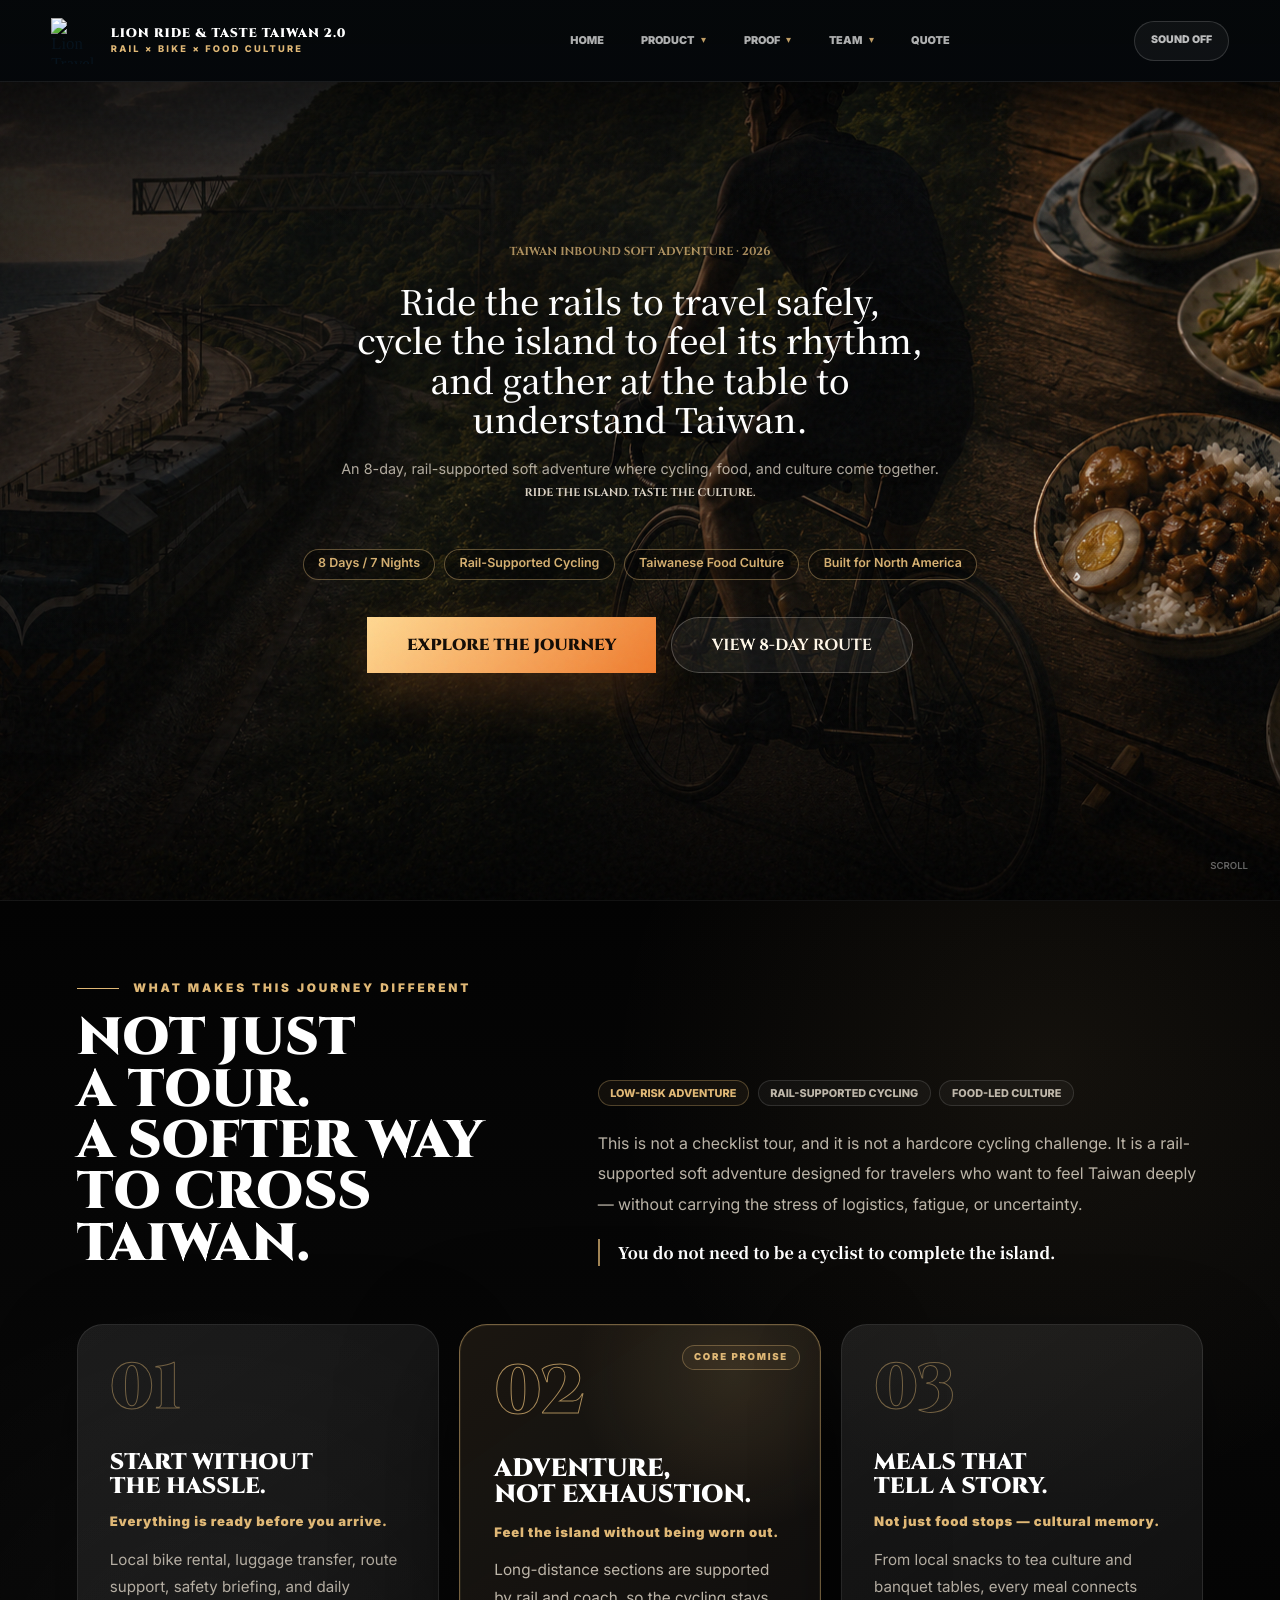
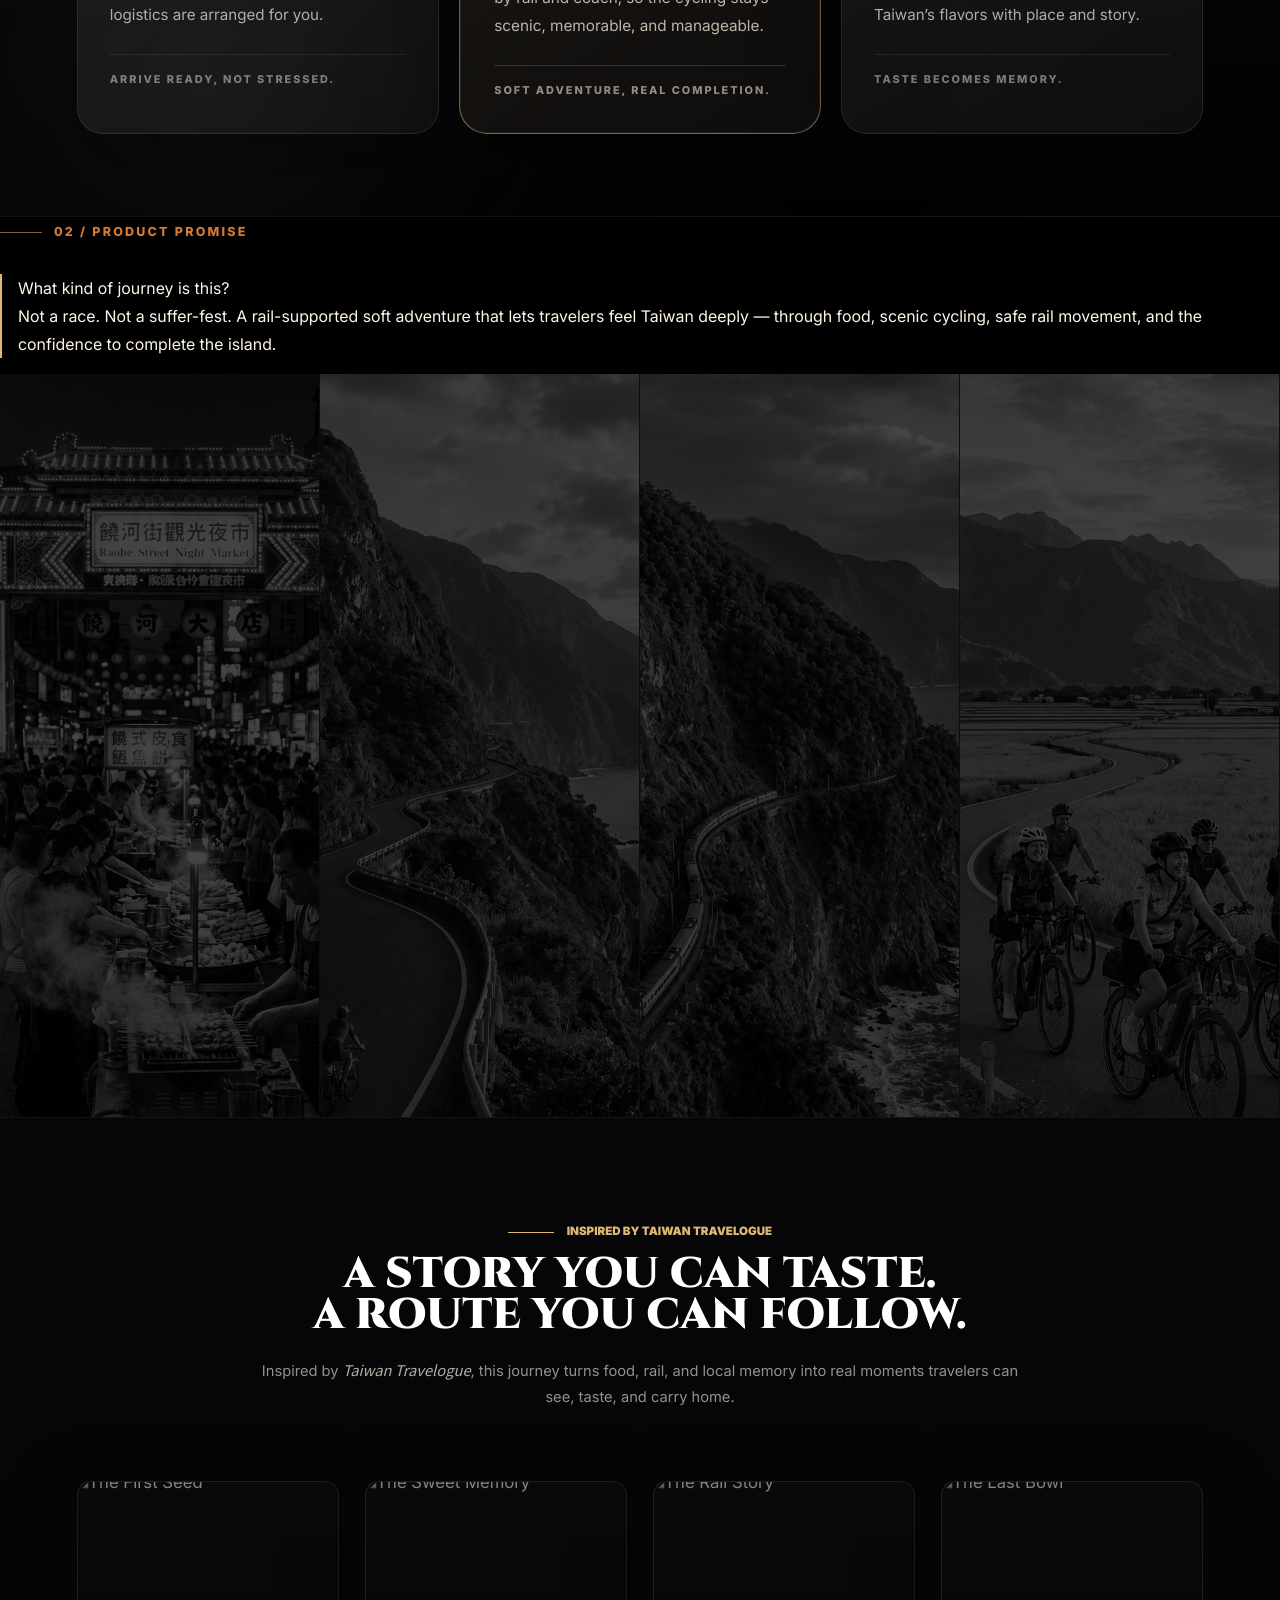
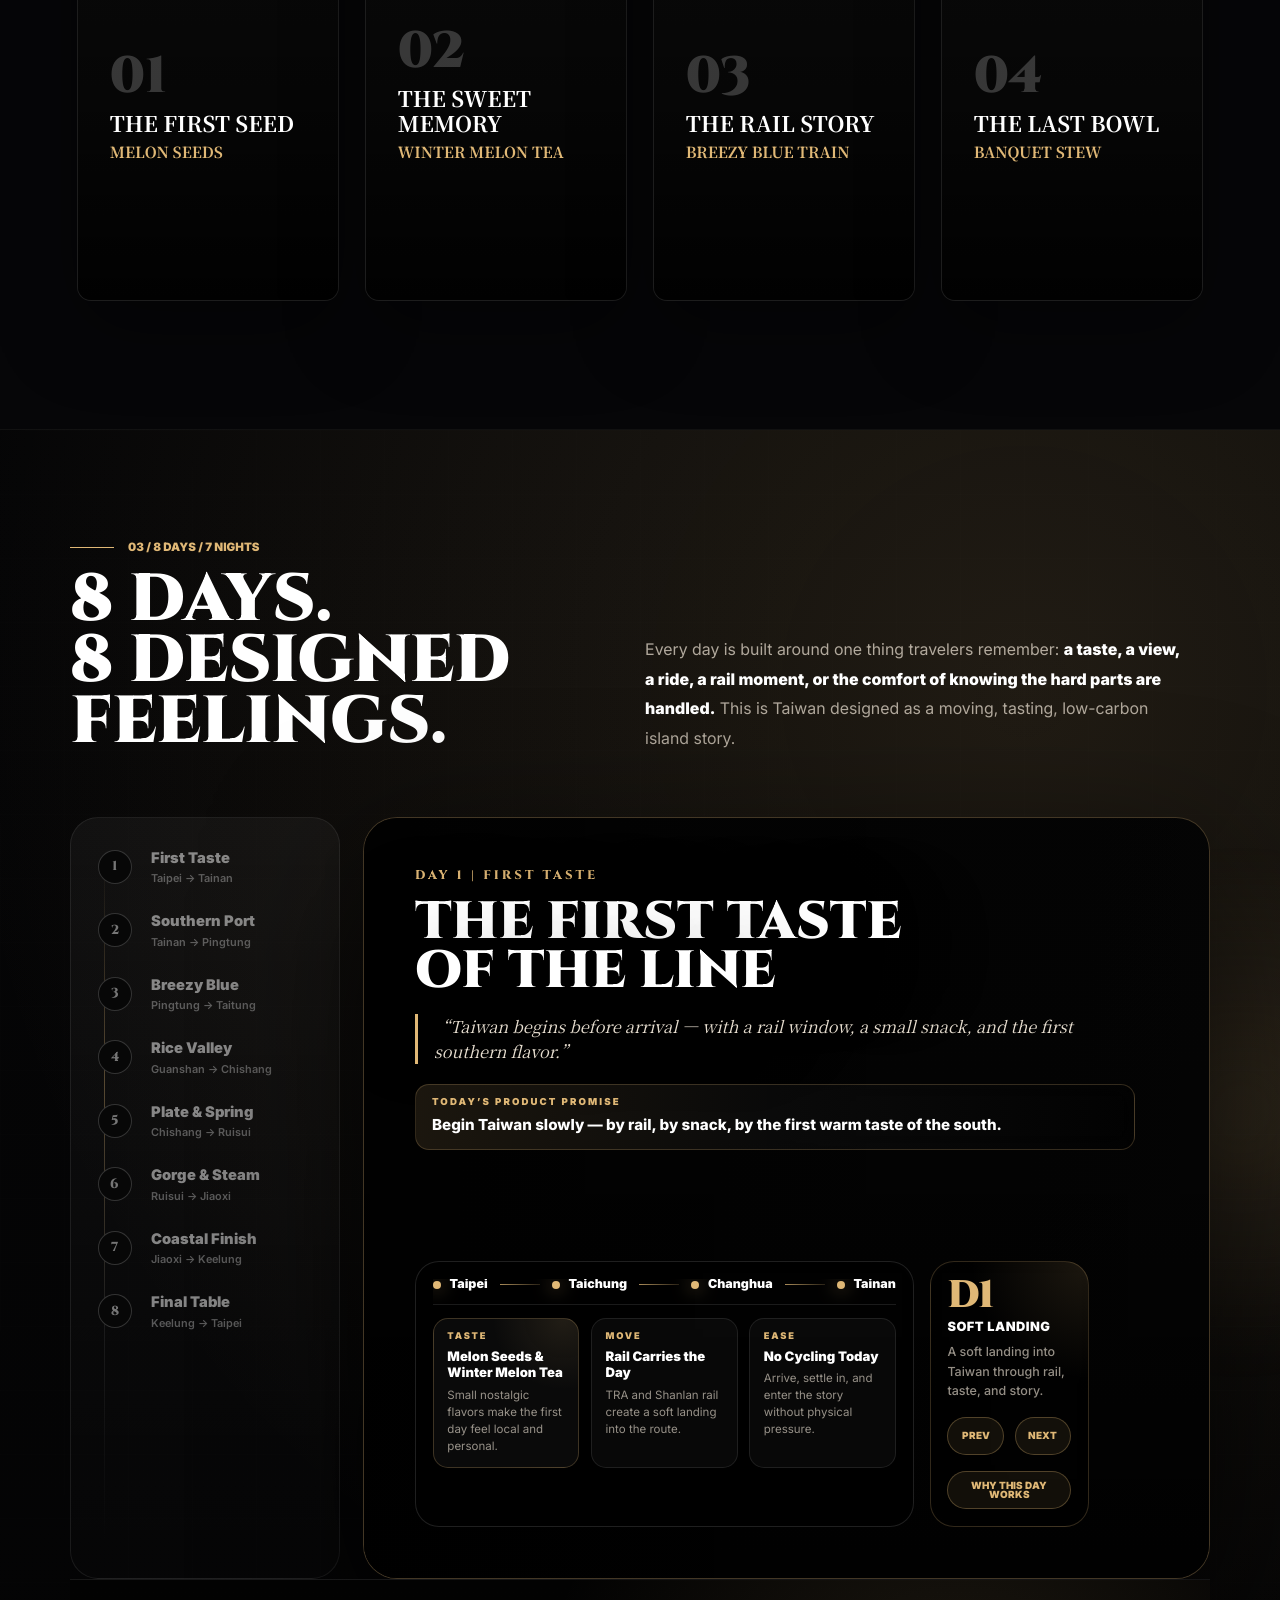
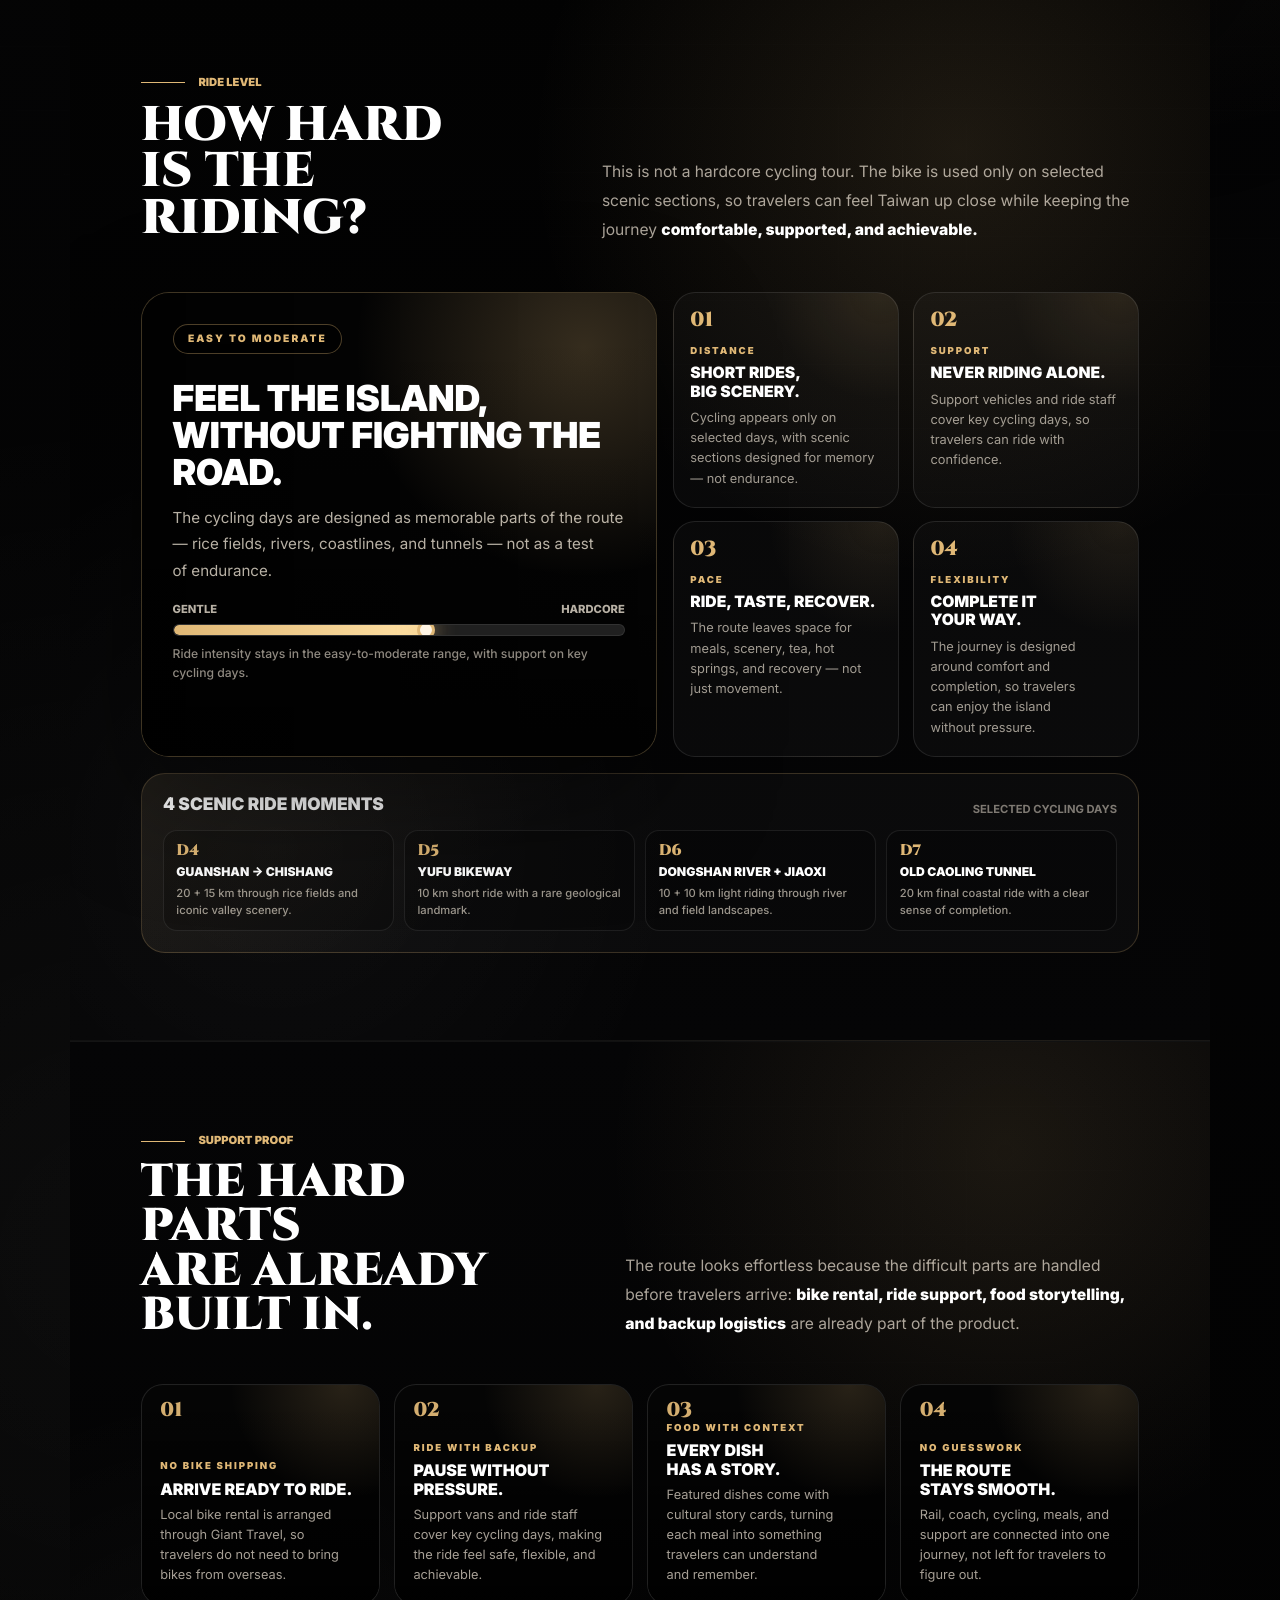
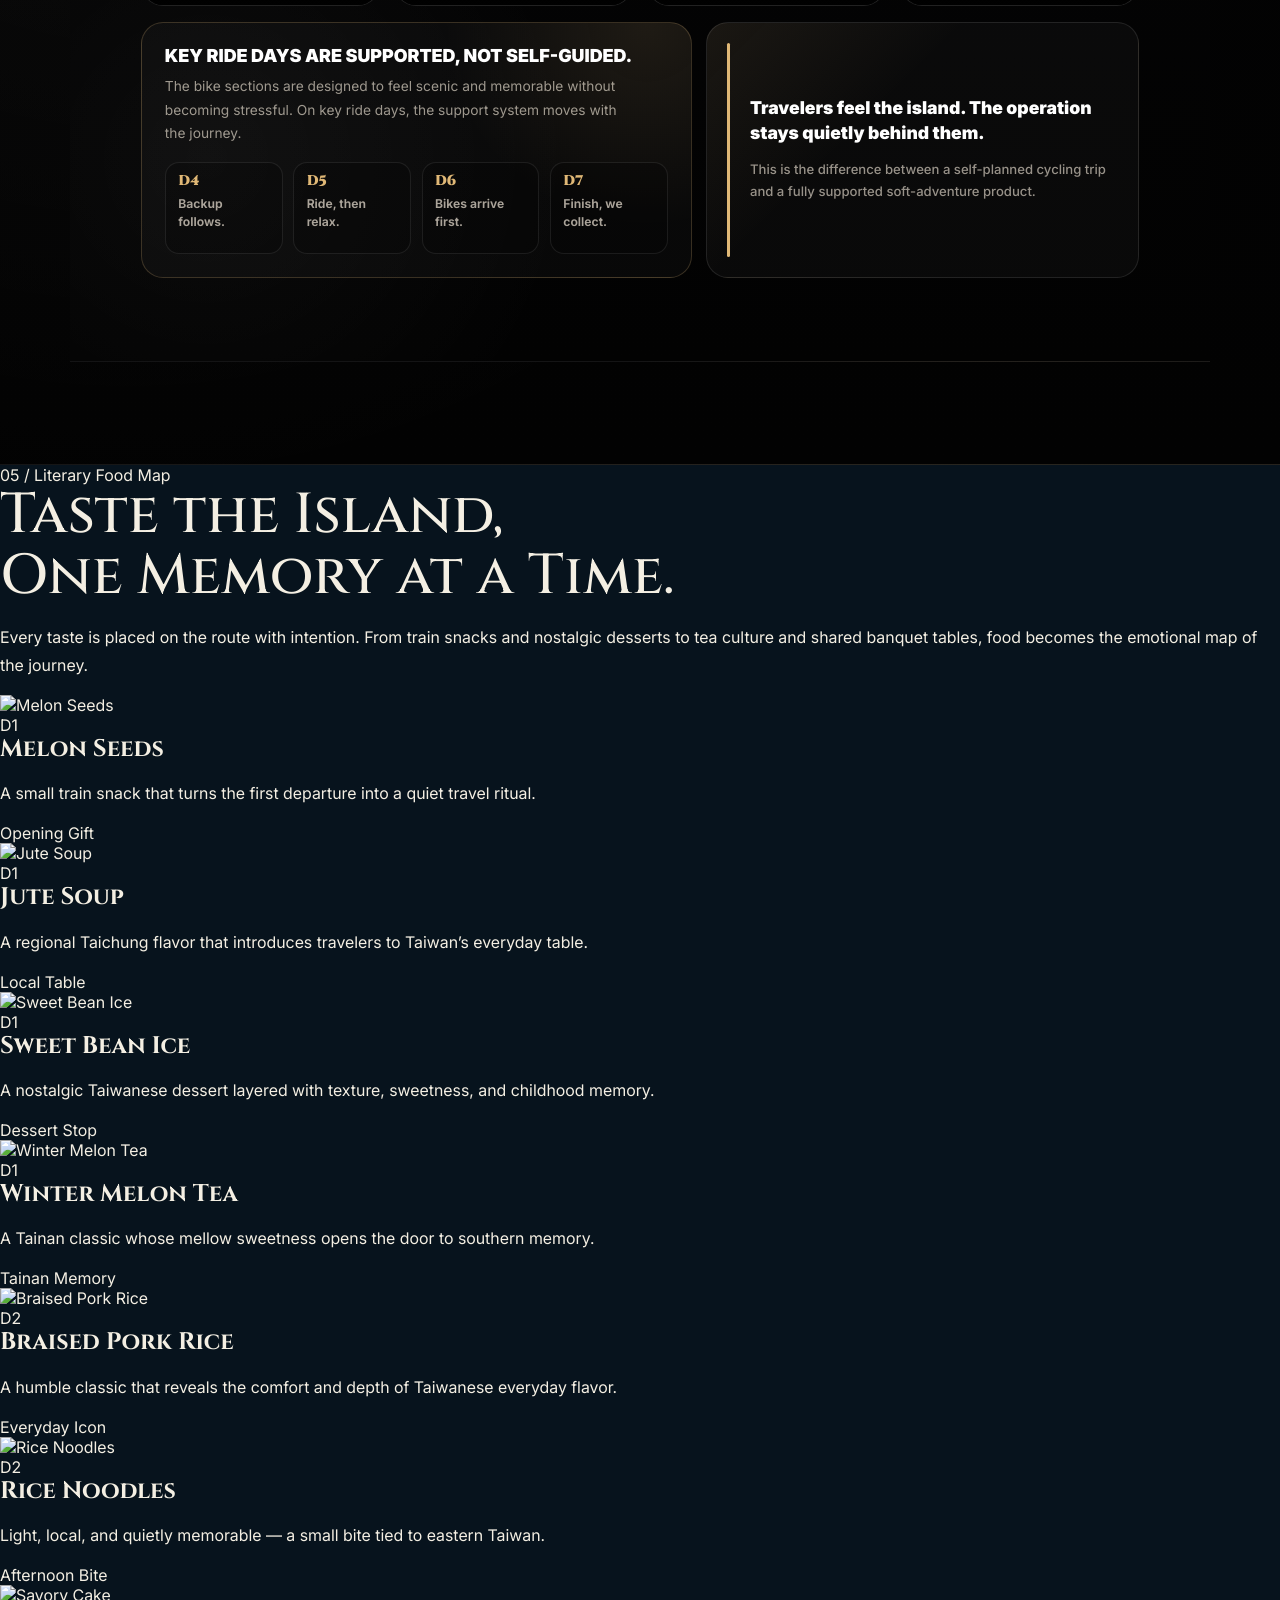
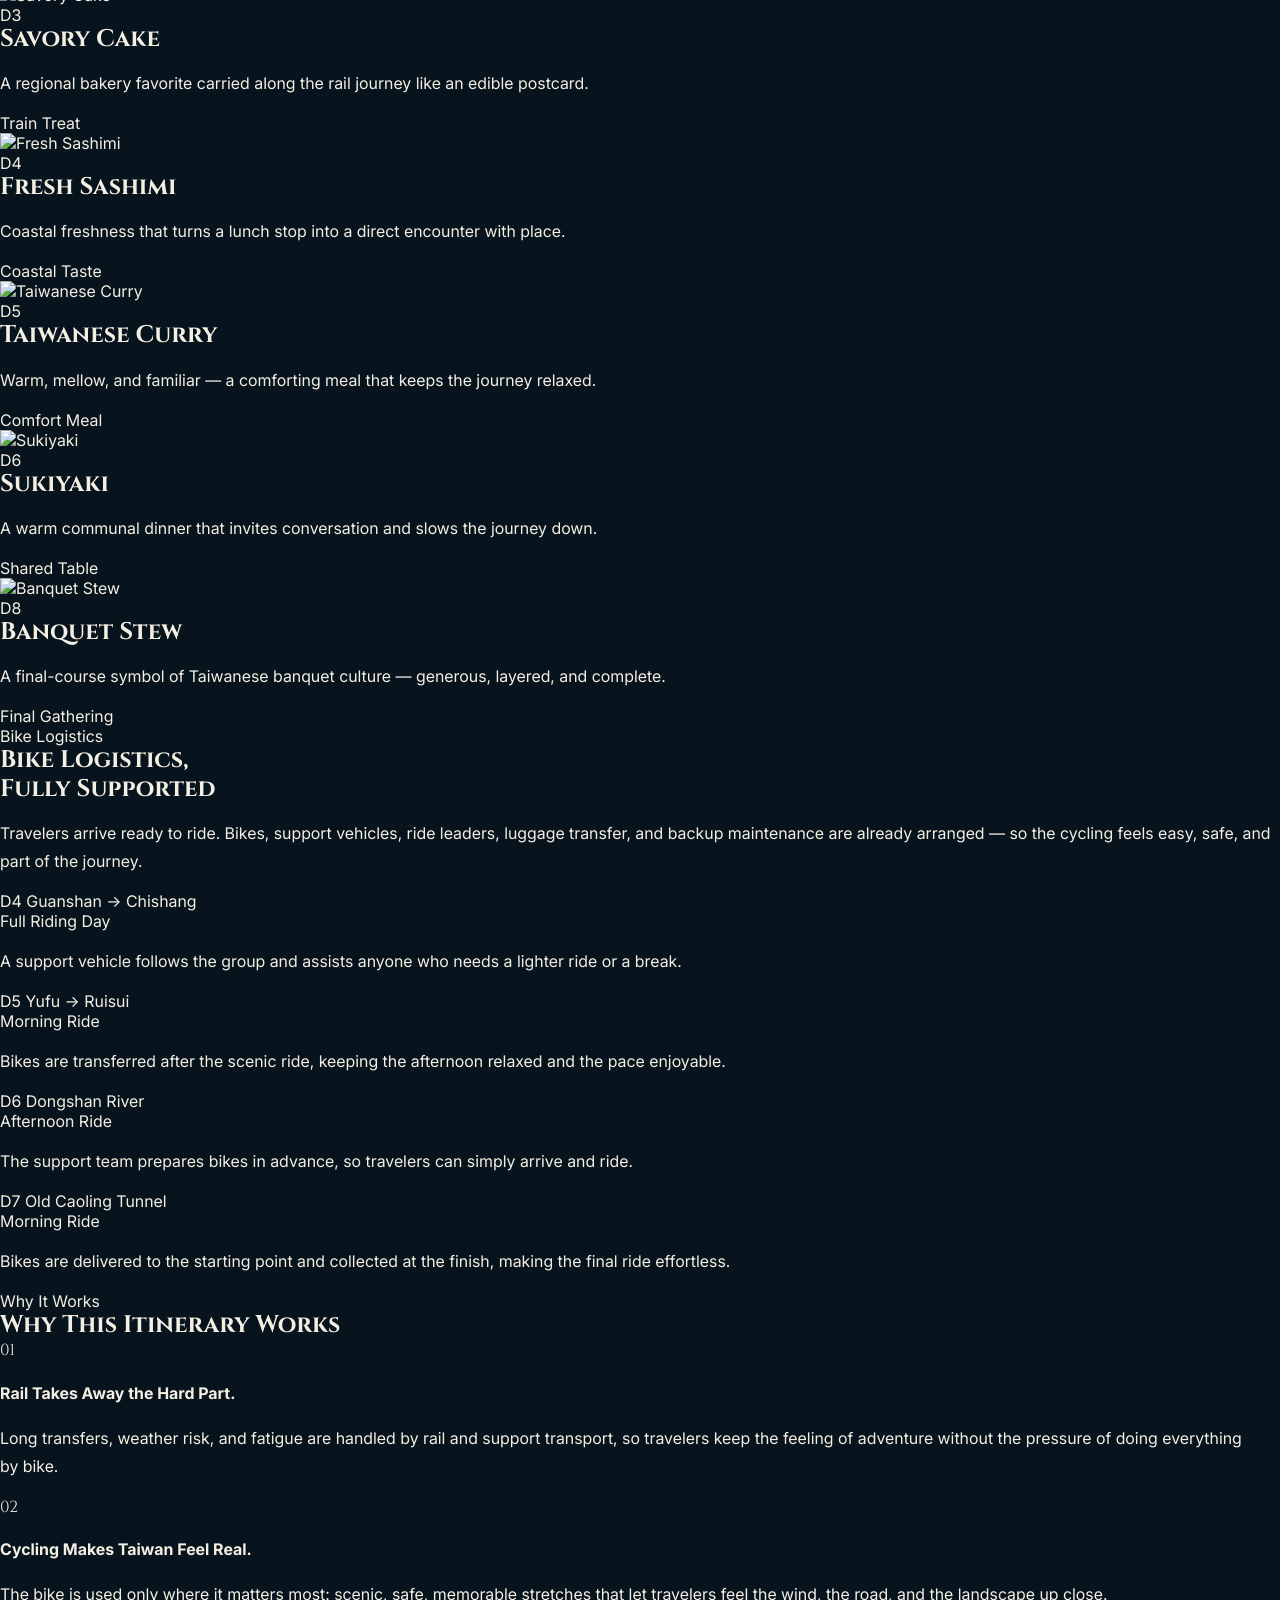
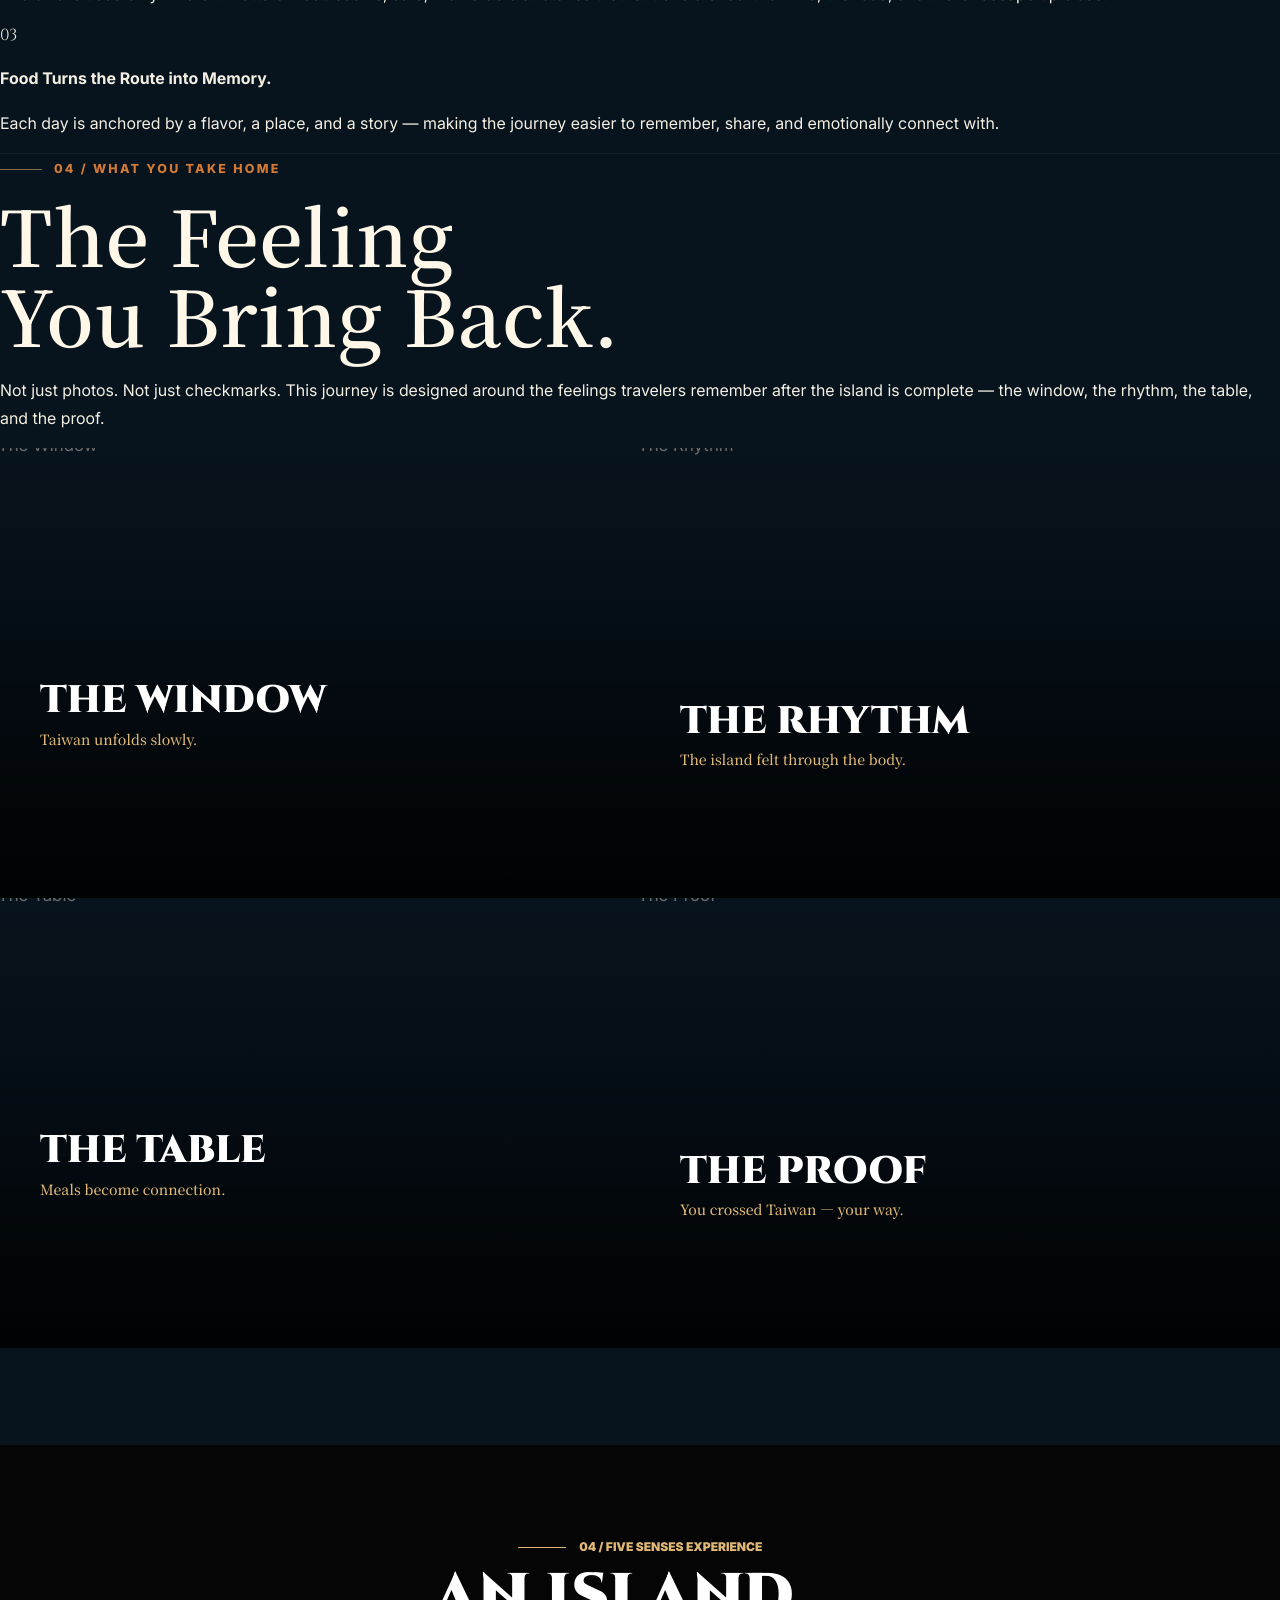
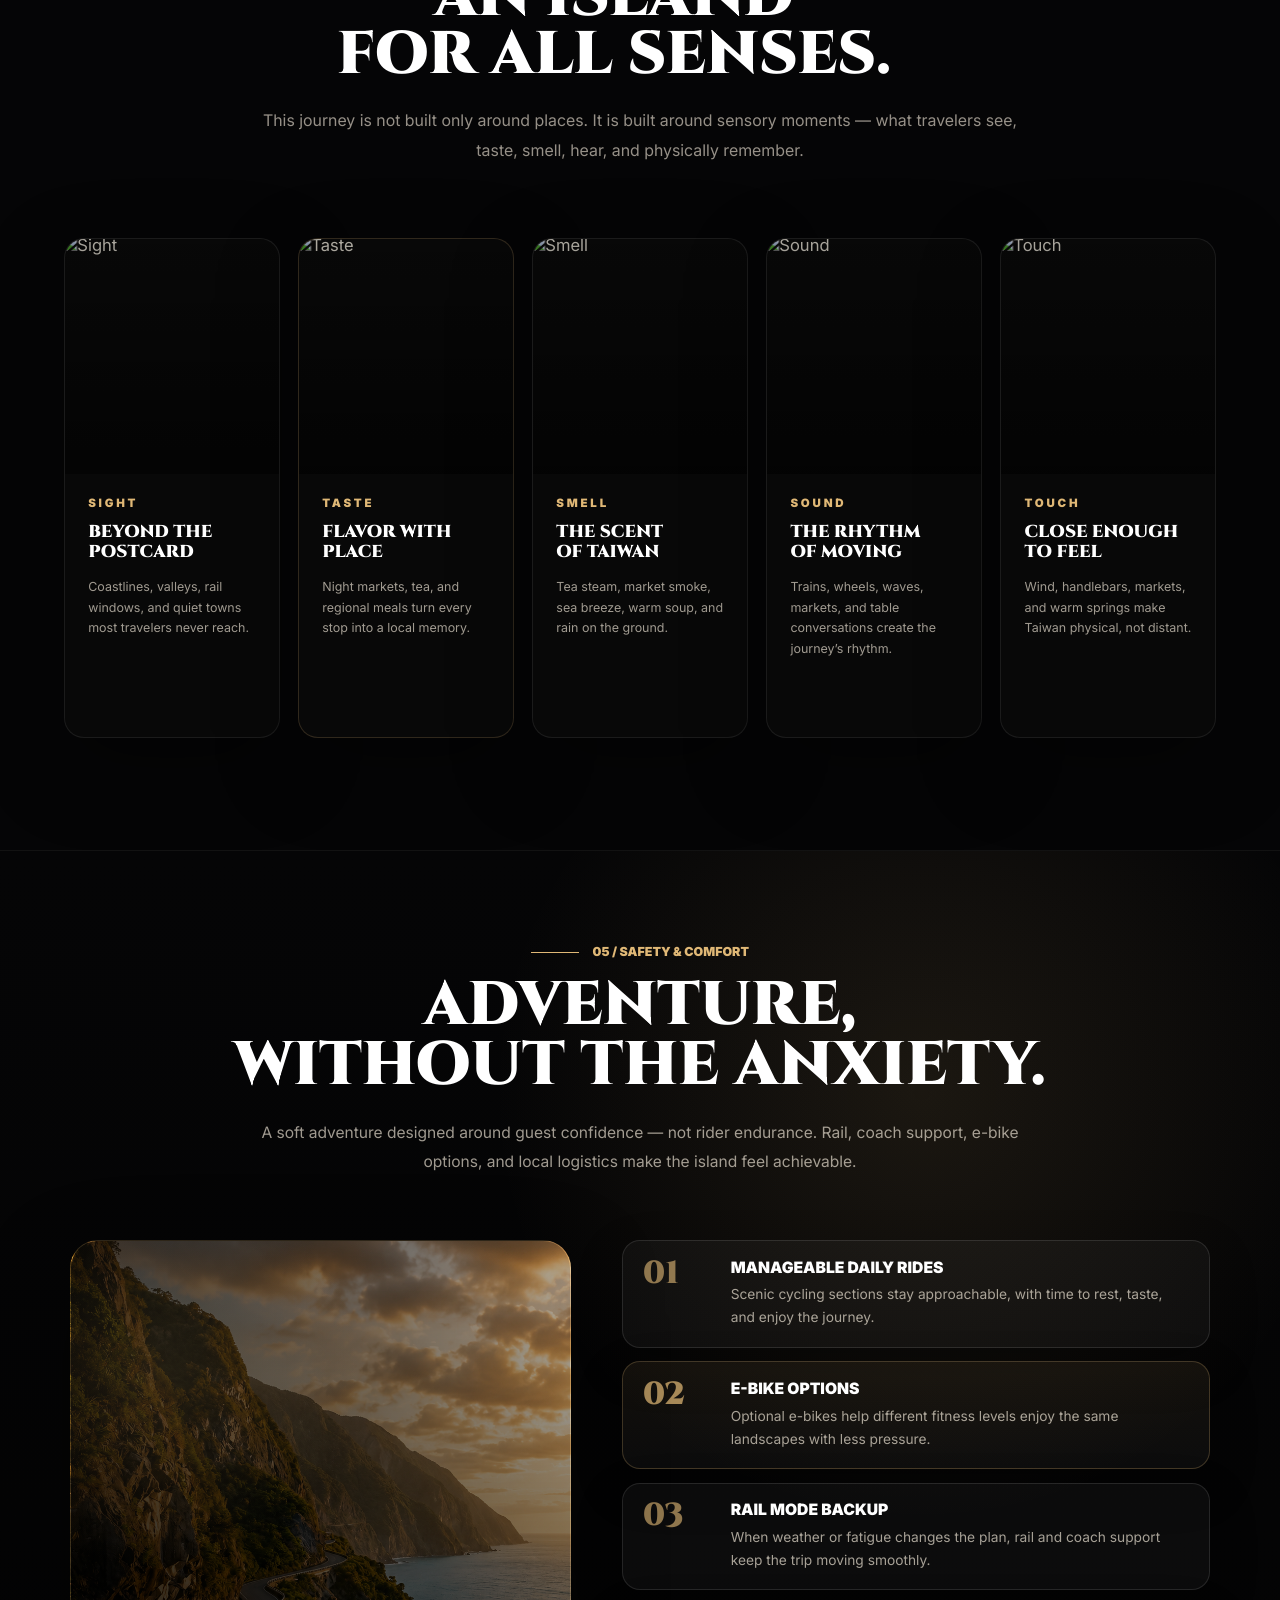
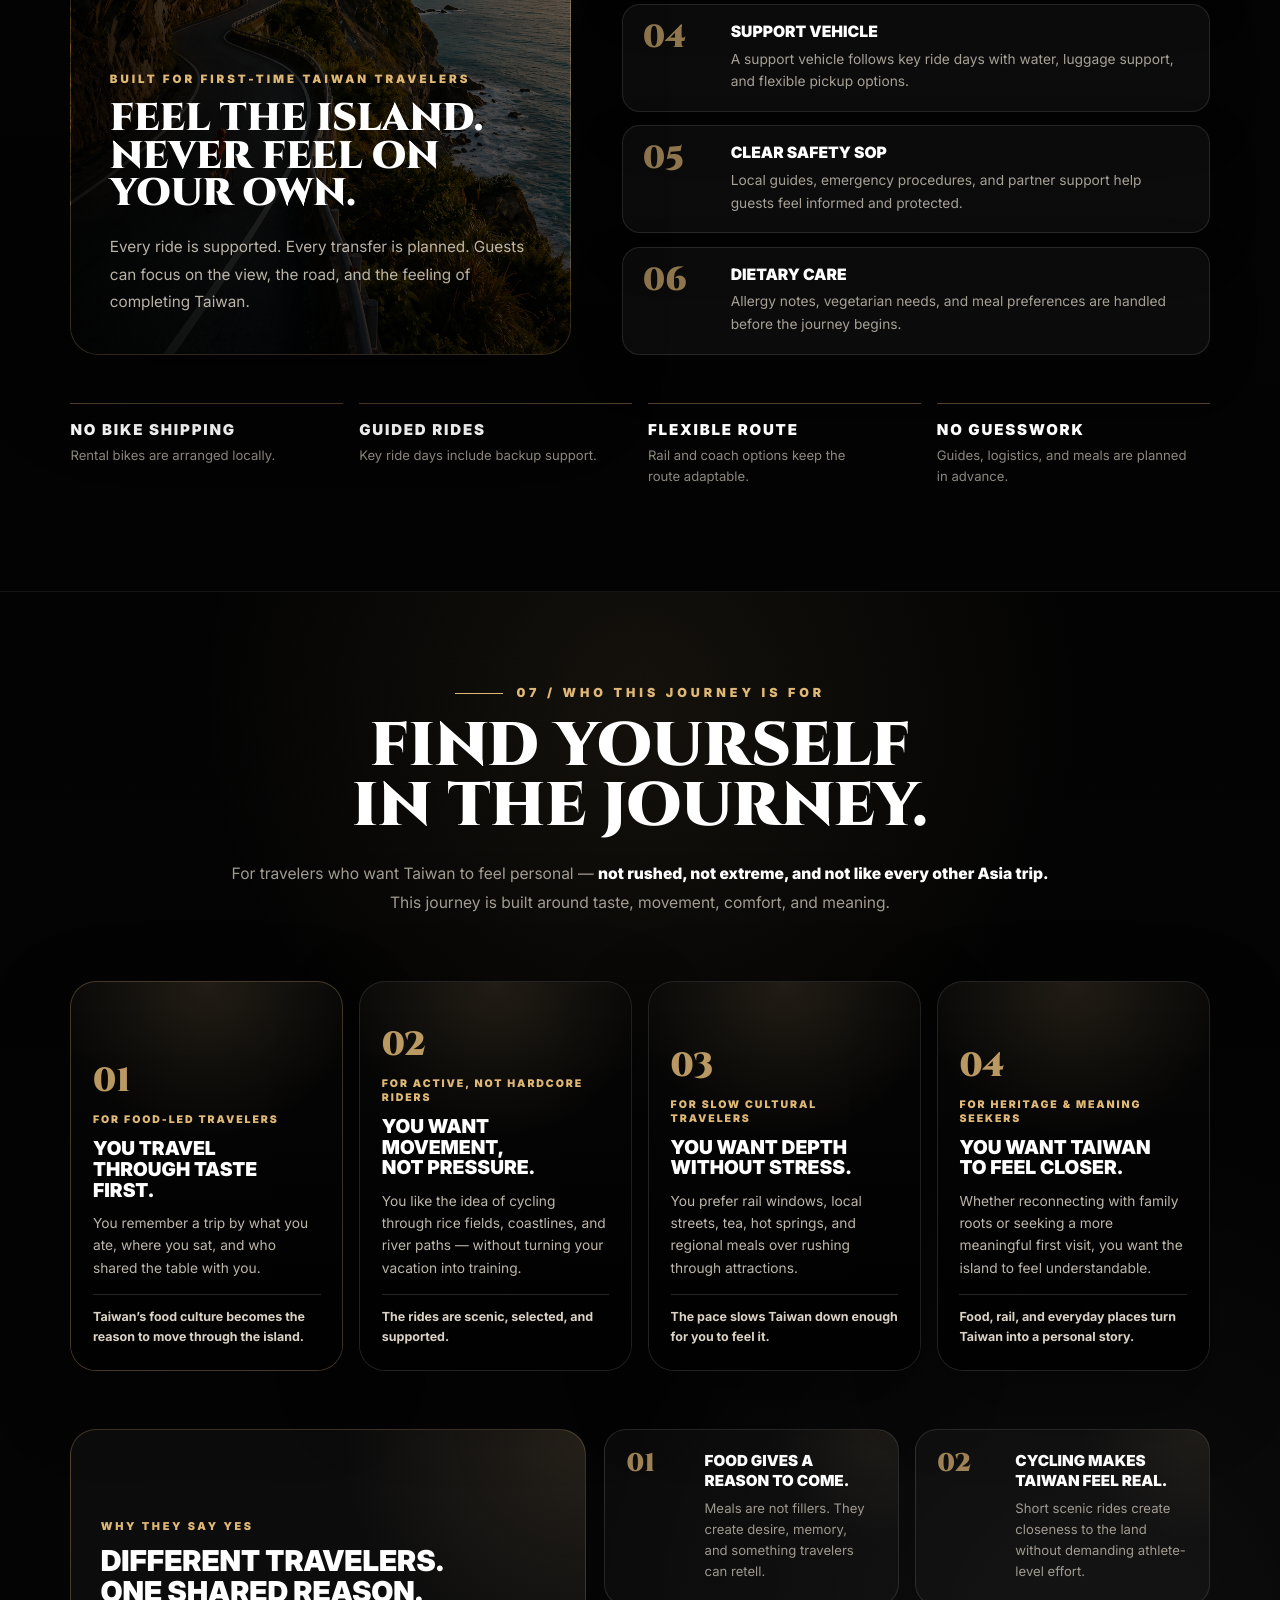
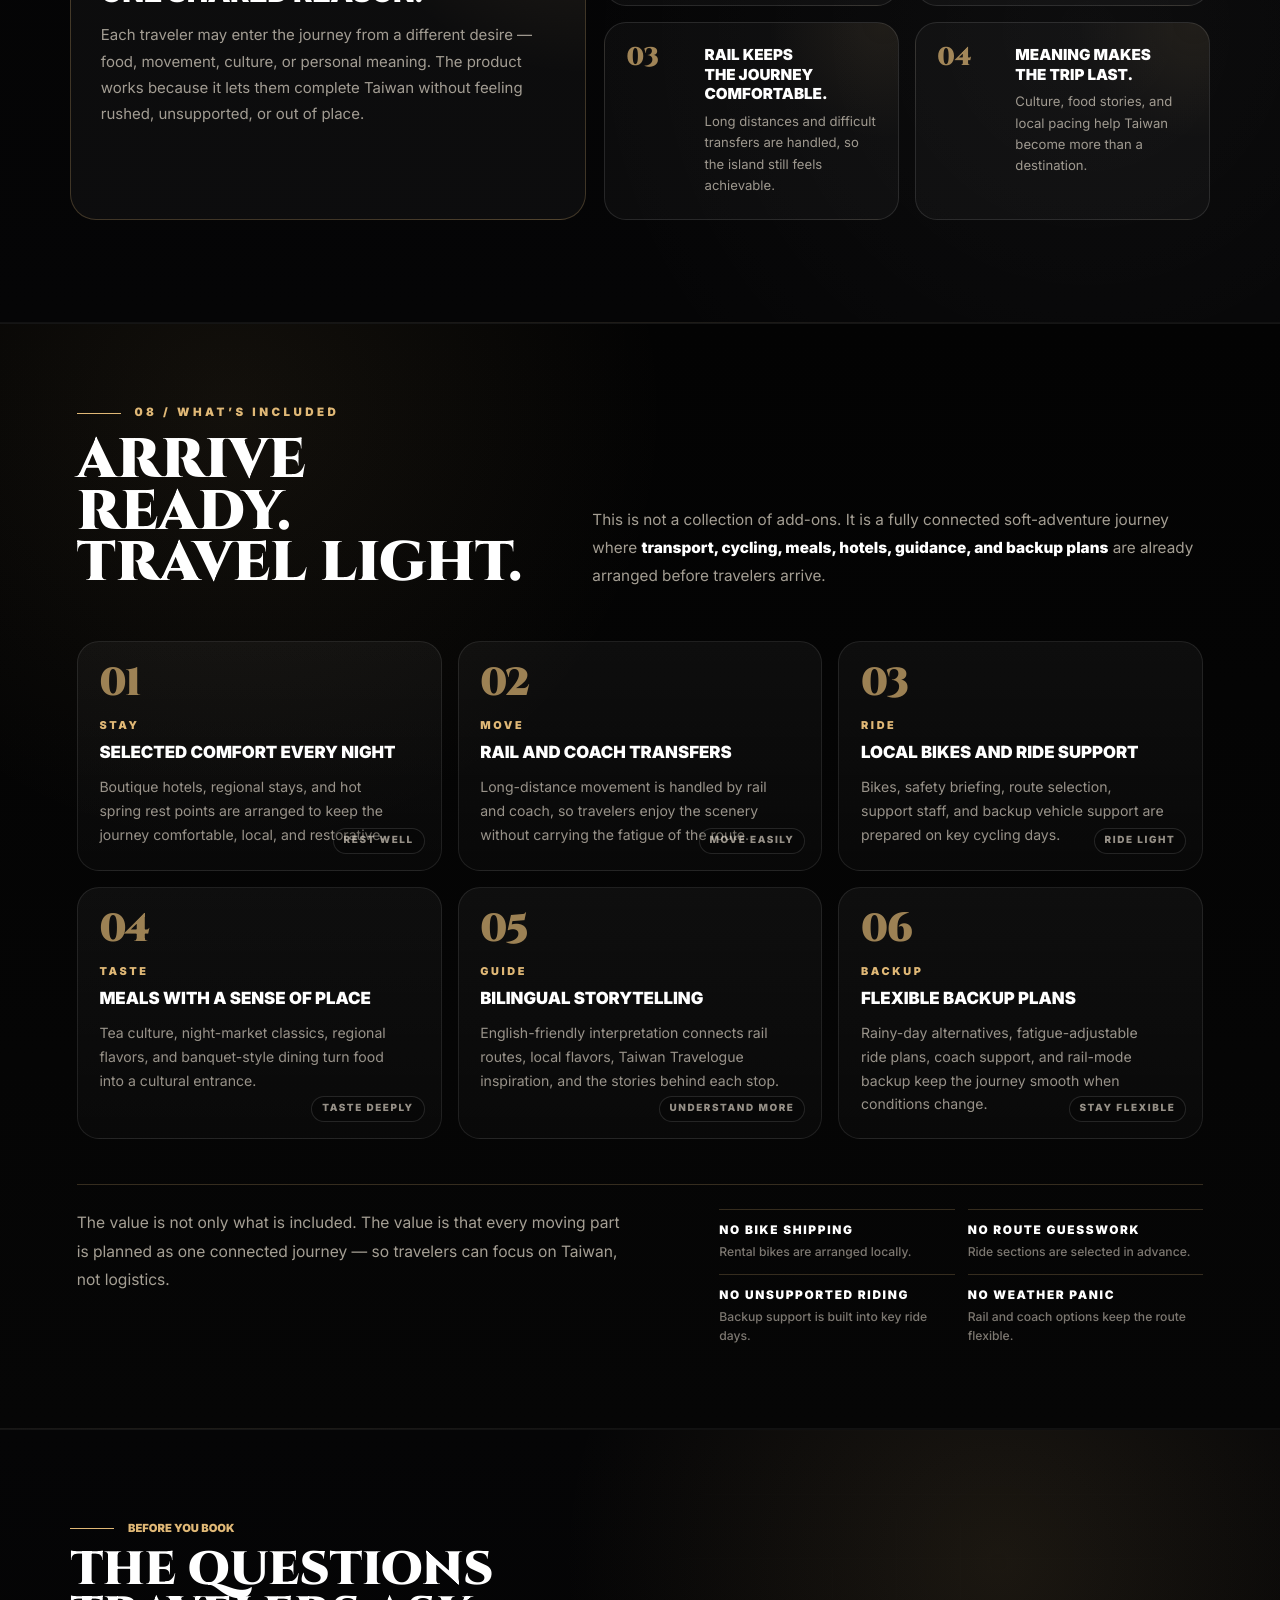
==== commit 6620e965: "Add files via upload" ====
--- a/travel-proposal-site/index.html
+++ b/travel-proposal-site/index.html
@@ -4,6 +4,7 @@
 <head>
   <meta charset="utf-8" />
   <meta name="viewport" content="width=device-width, initial-scale=1.0">
+  <meta name="viewport" content="width=device-width, initial-scale=1.0, viewport-fit=cover">
   <title>LION RIDE &amp; TASTE TAIWAN 2.0 | Rail × Bike × Food Culture Soft Adventure</title>
   <meta name="description" content="台灣入境 Soft Adventure 提案。Rail × Bike × Food Culture，為北美旅客打造的電影級冒險體驗。" />
   <link rel="preconnect" href="https://fonts.googleapis.com" />
@@ -1538,7 +1539,7 @@
 <div id="cold-open" class="cold-open film-trailer-open">
   <img
     class="intro-cover-image"
-    src="./assets/visuals/hero-cover-no-buttons-v2.png?v=20260623-main-visual"
+    src="./assets/visuals/RIDEBCK.png"
     alt="Lion Ride & Taste Taiwan 2.0 main visual"
   />
   <div class="montage-container" aria-hidden="true">
@@ -1554,11 +1555,11 @@
     <div class="strobe s4"></div>
 
     <div class="montage-text">
-      <h2 class="tx-1">有些旅行，從抵達開始。</h2>
-      <h2 class="tx-2">有些旅行，從移動本身開始。</h2>
-      <h2 class="tx-3">當鐵道接住遠方，<br />旅程開始有了節奏。</h2>
-      <h2 class="tx-4">當自行車貼近土地，<br />風景不再只是路過。</h2>
-      <h2 class="tx-5">當一張餐桌打開地方，<br />味道就成了記憶。</h2>
+      <h2 class="tx-1">Some journeys begin when you arrive.</h2>
+      <h2 class="tx-2">This one begins the moment you move</h2>
+      <h2 class="tx-3">When the rails carry the distance,<br />the island finds its rhythm.。</h2>
+      <h2 class="tx-4">When the bike brings you closer，<br />the landscape becomes personal.</h2>
+      <h2 class="tx-5">And when the table opens,<br />Taiwan becomes a memory you can taste.</h2>
     </div>
   </div>
 
@@ -1591,11 +1592,11 @@
   </div>
 
   <div class="trailer-caption">
-    <p class="line l1">有些旅行，從抵達開始。</p>
-    <p class="line l2">有些旅行，從移動本身開始。</p>
-    <p class="line l3">當鐵道接住遠方，旅程開始有了節奏。</p>
-    <p class="line l4">當自行車貼近土地，風景不再只是路過。</p>
-    <p class="line l5">當一張餐桌打開地方，味道就成了記憶。</p>
+    <p class="line l1">Some journeys begin when you arrive.</p>
+    <p class="line l2">This one begins the moment you move</p>
+    <p class="line l3">When the rails carry the distance, the island finds its rhythm.</p>
+    <p class="line l4">When the bike brings you closer, the landscape becomes personal.</p>
+    <p class="line l5">And when the table opens, Taiwan becomes a memory you can taste.</p>
   </div>
 
   <div class="trailer-title">
@@ -1658,55 +1659,570 @@
     })();
   </script>
 
-  <!-- ══ HEADER ══ -->
-  <header id="site-header" style="position:fixed;top:0;left:0;right:0;z-index:800;display:flex;align-items:center;justify-content:space-between;gap:1rem;padding:.85rem clamp(1rem,3vw,2.2rem);background:rgba(6,6,8,.88);backdrop-filter:blur(18px);border-bottom:1px solid rgba(255,255,255,.06);transition:background .3s,padding .3s;">
-    <a href="#hero-section" style="display:flex;align-items:center;gap:.7rem;flex-shrink:0;text-decoration:none;">
-      <div style="width:40px;height:40px;border-radius:50%;background:linear-gradient(135deg,#e8c47a,#b88930);display:flex;align-items:center;justify-content:center;flex-shrink:0;">
-        <span style="font:900 .82rem/1 'Cinzel',serif;color:#1a0e00;">RT</span>
+ <!-- ══ FIXED PREMIUM HEADER — CLEAN VERSION ══ -->
+<header id="site-header" class="site-header-fixed">
+  <style>
+    html {
+      scroll-behavior:smooth;
+    }
+
+    section[id],
+    div[id] {
+      scroll-margin-top:96px;
+    }
+
+    #site-header,
+    #site-header * {
+      box-sizing:border-box;
+    }
+
+    #site-header.site-header-fixed {
+      position:fixed !important;
+      top:0 !important;
+      left:0 !important;
+      right:0 !important;
+      width:100% !important;
+      z-index:2147483647 !important;
+      height:82px;
+      background:
+        linear-gradient(180deg,rgba(5,8,10,.96),rgba(5,8,10,.88)),
+        rgba(5,5,7,.92);
+      backdrop-filter:blur(22px);
+      -webkit-backdrop-filter:blur(22px);
+      border-bottom:1px solid rgba(255,255,255,.08);
+      box-shadow:0 18px 58px rgba(0,0,0,.45);
+      transform:none !important;
+      will-change:auto;
+    }
+
+    #site-header.site-header-fixed.scrolled {
+      height:68px;
+      background:
+        linear-gradient(180deg,rgba(3,4,5,.98),rgba(3,4,5,.94)),
+        rgba(3,3,4,.96);
+      box-shadow:0 18px 62px rgba(0,0,0,.60);
+    }
+
+    #site-header .header-inner {
+      width:100%;
+      height:100%;
+      display:grid;
+      grid-template-columns:minmax(310px,430px) minmax(0,1fr) minmax(120px,190px);
+      align-items:center;
+      gap:1.1rem;
+      padding:0 clamp(1.5rem,4vw,5.5rem);
+    }
+
+    /* Brand */
+    #site-header .brand-lockup {
+      display:flex;
+      align-items:center;
+      gap:.85rem;
+      min-width:0;
+      text-decoration:none;
+      justify-self:start;
+    }
+
+    #site-header .brand-mark {
+      width:54px;
+      height:54px;
+      flex:0 0 auto;
+      display:flex;
+      align-items:center;
+      justify-content:center;
+      border:none !important;
+      border-radius:0 !important;
+      background:transparent !important;
+      box-shadow:none !important;
+      overflow:visible;
+    }
+
+    #site-header.scrolled .brand-mark {
+      width:46px;
+      height:46px;
+    }
+
+    #site-header .brand-mark img {
+      width:100%;
+      height:100%;
+      display:block;
+      object-fit:contain;
+      border:none !important;
+      border-radius:0 !important;
+      background:transparent !important;
+      box-shadow:none !important;
+    }
+
+    #site-header .brand-copy {
+      min-width:0;
+    }
+
+    #site-header .brand-title {
+      color:#fff;
+      font:900 clamp(.78rem,.9vw,.95rem)/1.12 'Cinzel','Noto Serif TC',serif;
+      letter-spacing:.075em;
+      text-transform:uppercase;
+      white-space:nowrap;
+    }
+
+    #site-header .brand-sub {
+      margin-top:.28rem;
+      color:#e0b876;
+      font:800 .58rem/1 Inter,'Noto Sans TC',sans-serif;
+      letter-spacing:.24em;
+      text-transform:uppercase;
+      white-space:nowrap;
+    }
+
+    /* Nav */
+    #site-header .premium-nav {
+      display:flex;
+      align-items:center;
+      justify-content:center;
+      gap:.5rem;
+      min-width:0;
+      justify-self:center;
+    }
+
+    #site-header .nav-link,
+    #site-header .nav-trigger {
+      height:38px;
+      display:inline-flex;
+      align-items:center;
+      justify-content:center;
+      gap:.42rem;
+      padding:0 .86rem;
+      border:1px solid transparent;
+      border-radius:999px;
+      color:rgba(255,255,255,.68);
+      background:transparent;
+      font:900 .68rem/1 Inter,'Noto Sans TC',sans-serif;
+      letter-spacing:.105em;
+      text-transform:uppercase;
+      text-decoration:none;
+      white-space:nowrap;
+      cursor:pointer;
+      transition:
+        color .18s ease,
+        border-color .18s ease,
+        background .18s ease,
+        transform .18s ease;
+    }
+
+    #site-header .nav-link:hover,
+    #site-header .nav-trigger:hover,
+    #site-header .nav-group:hover .nav-trigger {
+      color:#e0b876;
+      border-color:rgba(224,184,118,.32);
+      background:rgba(224,184,118,.075);
+      transform:translateY(-1px);
+    }
+
+    #site-header .nav-link.is-active,
+    #site-header .nav-trigger.is-active {
+      color:#e0b876;
+      border-color:rgba(224,184,118,.42);
+      background:rgba(224,184,118,.10);
+    }
+
+    #site-header .nav-group {
+      position:relative;
+      display:flex;
+      align-items:center;
+    }
+
+    #site-header .nav-trigger {
+      appearance:none;
+    }
+
+    #site-header .nav-trigger::after {
+      content:'▾';
+      color:#e0b876;
+      font-size:.62rem;
+      opacity:.85;
+      transform:translateY(-1px);
+    }
+
+    /* Dropdown */
+    #site-header .nav-menu {
+      position:absolute;
+      top:calc(100% + 14px);
+      left:50%;
+      transform:translateX(-50%) translateY(8px);
+      width:min(560px,calc(100vw - 2rem));
+      max-height:calc(100vh - 118px);
+      overflow:auto;
+      display:grid;
+      grid-template-columns:repeat(2,minmax(0,1fr));
+      gap:.48rem;
+      padding:.9rem;
+      border:1px solid rgba(224,184,118,.24);
+      border-radius:22px;
+      background:rgba(7,7,9,.97);
+      backdrop-filter:blur(22px);
+      -webkit-backdrop-filter:blur(22px);
+      box-shadow:0 32px 96px rgba(0,0,0,.66);
+      opacity:0;
+      visibility:hidden;
+      pointer-events:none;
+      transition:
+        opacity .18s ease,
+        transform .18s ease,
+        visibility .18s ease;
+    }
+
+    #site-header .nav-group:hover .nav-menu,
+    #site-header .nav-group:focus-within .nav-menu {
+      opacity:1;
+      visibility:visible;
+      pointer-events:auto;
+      transform:translateX(-50%) translateY(0);
+    }
+
+    #site-header .nav-menu.wide {
+      width:min(760px,calc(100vw - 2rem));
+      grid-template-columns:repeat(3,minmax(0,1fr));
+    }
+
+    #site-header .nav-menu a {
+      display:flex;
+      flex-direction:column;
+      gap:.3rem;
+      min-height:62px;
+      padding:.76rem .84rem;
+      border-radius:15px;
+      border:1px solid rgba(255,255,255,.075);
+      background:rgba(255,255,255,.026);
+      color:#fff;
+      text-decoration:none;
+      transition:
+        background .18s ease,
+        border-color .18s ease,
+        transform .18s ease;
+    }
+
+    #site-header .nav-menu a:hover {
+      background:rgba(224,184,118,.08);
+      border-color:rgba(224,184,118,.34);
+      transform:translateY(-2px);
+    }
+
+    #site-header .nav-menu b {
+      color:#e0b876;
+      font:900 .58rem/1 Inter,'Noto Sans TC',sans-serif;
+      letter-spacing:.18em;
+      text-transform:uppercase;
+    }
+
+    #site-header .nav-menu span {
+      color:rgba(255,245,229,.82);
+      font:850 .72rem/1.28 Inter,'Noto Sans TC',sans-serif;
+      letter-spacing:.035em;
+    }
+
+    /* Actions */
+    #site-header .header-actions {
+      display:flex;
+      align-items:center;
+      justify-content:flex-end;
+      justify-self:end;
+      min-width:0;
+    }
+
+    #site-header #sound-btn {
+      display:inline-flex;
+      align-items:center;
+      justify-content:center;
+      min-height:40px;
+      padding:.52rem 1rem;
+      background:rgba(255,255,255,.045);
+      border:1px solid rgba(255,255,255,.15);
+      border-radius:999px;
+      color:rgba(255,255,255,.72);
+      font:900 .66rem/1 Inter,'Noto Sans TC',sans-serif;
+      letter-spacing:.105em;
+      text-transform:uppercase;
+      cursor:pointer;
+      white-space:nowrap;
+      transition:
+        color .18s ease,
+        border-color .18s ease,
+        background .18s ease,
+        transform .18s ease;
+    }
+
+    #site-header #sound-btn:hover {
+      color:#e0b876;
+      border-color:rgba(224,184,118,.38);
+      background:rgba(224,184,118,.075);
+      transform:translateY(-1px);
+    }
+
+    @media (max-width:1200px) {
+      #site-header .header-inner {
+        grid-template-columns:minmax(270px,330px) minmax(0,1fr) auto;
+        gap:.7rem;
+        padding:0 1rem;
+      }
+
+      #site-header .brand-mark {
+        width:46px;
+        height:46px;
+      }
+
+      #site-header .brand-title {
+        max-width:250px;
+        overflow:hidden;
+        text-overflow:ellipsis;
+      }
+
+      #site-header .premium-nav {
+        justify-content:flex-start;
+        overflow-x:auto;
+        scrollbar-width:none;
+        -ms-overflow-style:none;
+        padding-bottom:2px;
+      }
+
+      #site-header .premium-nav::-webkit-scrollbar {
+        display:none;
+      }
+
+      #site-header .nav-link,
+      #site-header .nav-trigger {
+        padding:0 .68rem;
+        font-size:.62rem;
+      }
+    }
+
+    @media (max-width:760px) {
+      #site-header.site-header-fixed {
+        height:auto;
+      }
+
+      #site-header.site-header-fixed.scrolled {
+        height:auto;
+      }
+
+      #site-header .header-inner {
+        grid-template-columns:1fr auto;
+        grid-template-areas:
+          'brand actions'
+          'nav nav';
+        row-gap:.52rem;
+        padding:.62rem .9rem .7rem;
+      }
+
+      #site-header .brand-lockup {
+        grid-area:brand;
+      }
+
+      #site-header .premium-nav {
+        grid-area:nav;
+        justify-content:flex-start;
+        overflow-x:auto;
+      }
+
+      #site-header .header-actions {
+        grid-area:actions;
+      }
+
+      #site-header .brand-mark {
+        width:42px;
+        height:42px;
+      }
+
+      #site-header .brand-sub {
+        display:none;
+      }
+
+      #site-header .brand-title {
+        font-size:.68rem;
+        max-width:220px;
+      }
+
+      #site-header #sound-btn {
+        min-height:36px;
+        padding:.5rem .78rem;
+        font-size:.58rem;
+      }
+
+      #site-header .nav-menu,
+      #site-header .nav-menu.wide {
+        left:0;
+        transform:translateY(8px);
+        grid-template-columns:1fr;
+        width:min(360px,calc(100vw - 1.8rem));
+      }
+
+      #site-header .nav-group:hover .nav-menu,
+      #site-header .nav-group:focus-within .nav-menu {
+        transform:translateY(0);
+      }
+    }
+  </style>
+
+  <div class="header-inner">
+
+    <!-- Brand -->
+    <a class="brand-lockup" href="#hero-section" aria-label="Lion Ride and Taste Taiwan Home">
+      <div class="brand-mark">
+        <img src="./assets/visuals/雄獅2.png" alt="Lion Travel">
       </div>
-      <div>
-        <div style="font:800 .82rem/1.1 'Cinzel',serif;color:#fff;letter-spacing:.06em;text-transform:uppercase;white-space:nowrap;">LION RIDE &amp; TASTE TAIWAN 2.0</div>
-        <div style="font:400 .6rem/1 Inter,sans-serif;color:rgba(255,210,138,.52);letter-spacing:.18em;text-transform:uppercase;margin-top:.22rem;">Rail × Bike × Food Culture</div>
+
+      <div class="brand-copy">
+        <div class="brand-title">LION RIDE &amp; TASTE TAIWAN 2.0</div>
+        <div class="brand-sub">Rail × Bike × Food Culture</div>
       </div>
     </a>
-    <nav id="main-nav" style="display:flex;align-items:center;gap:clamp(.5rem,1.5vw,1.4rem);flex-wrap:wrap;" aria-label="Main navigation">
-      <a href="#product-promise" style="font:600 .7rem/1 Inter,sans-serif;color:rgba(255,255,255,.62);letter-spacing:.08em;text-decoration:none;white-space:nowrap;transition:color .2s;" onmouseover="this.style.color='#e0b876'" onmouseout="this.style.color='rgba(255,255,255,.62)'">產品首頁</a>
-      <a href="#journey"         style="font:600 .7rem/1 Inter,sans-serif;color:rgba(255,255,255,.62);letter-spacing:.08em;text-decoration:none;white-space:nowrap;transition:color .2s;" onmouseover="this.style.color='#e0b876'" onmouseout="this.style.color='rgba(255,255,255,.62)'">8 天路線</a>
-      <a href="#highlights"      style="font:600 .7rem/1 Inter,sans-serif;color:rgba(255,255,255,.62);letter-spacing:.08em;text-decoration:none;white-space:nowrap;transition:color .2s;" onmouseover="this.style.color='#e0b876'" onmouseout="this.style.color='rgba(255,255,255,.62)'">旅程亮點</a>
-      <a href="#safety"          style="font:600 .7rem/1 Inter,sans-serif;color:rgba(255,255,255,.62);letter-spacing:.08em;text-decoration:none;white-space:nowrap;transition:color .2s;" onmouseover="this.style.color='#e0b876'" onmouseout="this.style.color='rgba(255,255,255,.62)'">安全</a>
-      <a href="#packages"        style="font:600 .7rem/1 Inter,sans-serif;color:rgba(255,255,255,.62);letter-spacing:.08em;text-decoration:none;white-space:nowrap;transition:color .2s;" onmouseover="this.style.color='#e0b876'" onmouseout="this.style.color='rgba(255,255,255,.62)'">方案價格</a>
-      <span style="width:1px;height:18px;background:rgba(255,255,255,.12);"></span>
-      <a href="#why-taiwan"      style="font:600 .7rem/1 Inter,sans-serif;color:rgba(255,255,255,.42);letter-spacing:.08em;text-decoration:none;white-space:nowrap;transition:color .2s;" onmouseover="this.style.color='#e0b876'" onmouseout="this.style.color='rgba(255,255,255,.42)'">Why Taiwan</a>
-      <a href="#market-insight"  style="font:600 .7rem/1 Inter,sans-serif;color:rgba(255,255,255,.42);letter-spacing:.08em;text-decoration:none;white-space:nowrap;transition:color .2s;" onmouseover="this.style.color='#e0b876'" onmouseout="this.style.color='rgba(255,255,255,.42)'">市場分析</a>
-      <a href="#why-lion"        style="font:600 .7rem/1 Inter,sans-serif;color:rgba(255,255,255,.42);letter-spacing:.08em;text-decoration:none;white-space:nowrap;transition:color .2s;" onmouseover="this.style.color='#e0b876'" onmouseout="this.style.color='rgba(255,255,255,.42)'">北美雄獅</a>
-      <a href="#team"            style="font:600 .7rem/1 Inter,sans-serif;color:rgba(255,255,255,.42);letter-spacing:.08em;text-decoration:none;white-space:nowrap;transition:color .2s;" onmouseover="this.style.color='#e0b876'" onmouseout="this.style.color='rgba(255,255,255,.42)'">團隊</a>
+
+    <!-- Navigation -->
+    <nav id="main-nav" class="premium-nav" aria-label="Main navigation">
+
+      <a class="nav-link" href="#hero-section">Home</a>
+
+      <div class="nav-group">
+        <button class="nav-trigger" type="button">Product</button>
+
+        <div class="nav-menu wide">
+          <a href="#product-promise"><b>01</b><span>Product Promise</span></a>
+          <a href="#why-buy"><b>02</b><span>Why Buy</span></a>
+          <a href="#journey"><b>03</b><span>8-Day Route</span></a>
+          <a href="#ride-level"><b>04</b><span>Ride Level</span></a>
+          <a href="#support-proof"><b>05</b><span>Support Proof</span></a>
+          <a href="#food-map-logistics"><b>06</b><span>Food Map</span></a>
+          <a href="#highlights"><b>07</b><span>Highlights</span></a>
+          <a href="#five-senses"><b>08</b><span>Five Senses</span></a>
+          <a href="#safety"><b>09</b><span>Safety</span></a>
+          <a href="#who-for"><b>10</b><span>Who It’s For</span></a>
+          <a href="#included"><b>11</b><span>Included</span></a>
+          <a href="#before-you-book"><b>12</b><span>FAQ</span></a>
+          <a href="#packages"><b>13</b><span>Pricing</span></a>
+        </div>
+      </div>
+
+      <div class="nav-group">
+        <button class="nav-trigger" type="button">Proof</button>
+
+        <div class="nav-menu wide">
+          <a href="#business-logic"><b>00</b><span>Business Logic</span></a>
+          <a href="#market-proof"><b>08</b><span>Market Proof</span></a>
+          <a href="#competitor"><b>09</b><span>Competitor Gap</span></a>
+          <a href="#why-lion"><b>10</b><span>Why Lion Travel</span></a>
+          <a href="#business-model"><b>11</b><span>Business Model</span></a>
+          <a href="#cost-margin"><b>12</b><span>Cost &amp; Margin</span></a>
+          <a href="#risk-operations"><b>13</b><span>Risk &amp; Ops</span></a>
+          <a href="#marketing-strategy"><b>14</b><span>Marketing</span></a>
+          <a href="#growth-roadmap"><b>15</b><span>Growth Roadmap</span></a>
+        </div>
+      </div>
+
+      <div class="nav-group">
+        <button class="nav-trigger" type="button">Team</button>
+
+        <div class="nav-menu">
+          <a href="#team"><b>16</b><span>Execution Team</span></a>
+          <a href="#final"><b>17</b><span>Final Pitch</span></a>
+        </div>
+      </div>
+
+      <a class="nav-link" href="#final-cta">Quote</a>
+
     </nav>
-    <div style="display:flex;align-items:center;gap:.6rem;flex-shrink:0;">
-      <div style="display:flex;border:1px solid rgba(224,184,118,.42);border-radius:5px;overflow:hidden;">
-        <button id="lang-zh" onclick="setLang('zh')" style="padding:.38rem .72rem;font:700 .68rem/1 Inter,sans-serif;letter-spacing:.08em;background:rgba(224,184,118,.14);color:#e0b876;border:none;cursor:pointer;transition:all .2s;">中文</button>
-        <button id="lang-en" onclick="setLang('en')" style="padding:.38rem .72rem;font:700 .68rem/1 Inter,sans-serif;letter-spacing:.08em;background:transparent;color:rgba(255,255,255,.38);border:none;border-left:1px solid rgba(224,184,118,.24);cursor:pointer;transition:all .2s;">EN</button>
-      </div>
-      <button id="sound-btn" onclick="toggleSound(this)" style="display:flex;align-items:center;gap:.42rem;padding:.42rem .9rem;background:rgba(20,20,24,.72);border:1px solid rgba(255,255,255,.12);border-radius:999px;color:rgba(255,255,255,.64);font:600 .68rem/1 Inter,sans-serif;letter-spacing:.1em;cursor:pointer;transition:all .2s;">Sound Off</button>
+
+    <!-- Actions -->
+    <div class="header-actions">
+      <button id="sound-btn" onclick="toggleSound(this)">Sound Off</button>
     </div>
-  </header>
-  <script>
-    function setLang(l){document.getElementById('lang-zh').style.background=l==='zh'?'rgba(224,184,118,.14)':'transparent';document.getElementById('lang-zh').style.color=l==='zh'?'#e0b876':'rgba(255,255,255,.38)';document.getElementById('lang-en').style.background=l==='en'?'rgba(224,184,118,.14)':'transparent';document.getElementById('lang-en').style.color=l==='en'?'#e0b876':'rgba(255,255,255,.38)';}
-    function toggleSound(btn){
-      const audio=document.getElementById('bg-music');
-      const turnOn=btn.dataset.on!=='1';
-      btn.dataset.on=turnOn?'1':'';
-      btn.textContent=turnOn?'Sound On':'Sound Off';
-      document.body.classList.toggle('sound-on',turnOn);
-      if(audio){
-        audio.volume=.42;
-        if(turnOn){
-          audio.play().catch(()=>{btn.dataset.on='';btn.textContent='Sound Off';document.body.classList.remove('sound-on');});
-        }else{
-          audio.pause();
-        }
-      }
-    }
-  </script>
+
+  </div>
+</header>
+
+<script>
+  function toggleSound(btn){
+    const audio=document.getElementById('bg-music');
+    const turnOn=btn.dataset.on!=='1';
+
+    btn.dataset.on=turnOn?'1':'';
+    btn.textContent=turnOn?'Sound On':'Sound Off';
+    document.body.classList.toggle('sound-on',turnOn);
+
+    if(audio){
+      audio.volume=.42;
+      if(turnOn){
+        audio.play().catch(()=>{
+          btn.dataset.on='';
+          btn.textContent='Sound Off';
+          document.body.classList.remove('sound-on');
+        });
+      }else{
+        audio.pause();
+      }
+    }
+  }
+
+  (function(){
+    const header=document.getElementById('site-header');
+    const navLinks=[...document.querySelectorAll('#main-nav a[href^="#"]')];
+
+    const sections=navLinks
+      .map(a=>document.querySelector(a.getAttribute('href')))
+      .filter(Boolean);
+
+    function markHeader(){
+      if(header){
+        header.classList.toggle('scrolled',window.scrollY>40);
+      }
+    }
+
+    function setActive(){
+      let current=null;
+      const offset=120;
+
+      for(const sec of sections){
+        const top=sec.getBoundingClientRect().top;
+        if(top<=offset) current=sec.id;
+      }
+
+      navLinks.forEach(a=>{
+        const on=a.getAttribute('href')==='#'+current;
+        a.classList.toggle('is-active',on);
+      });
+
+      document.querySelectorAll('#main-nav .nav-trigger').forEach(btn=>{
+        const group=btn.closest('.nav-group');
+        if(!group) return;
+
+        const hasActive=!!group.querySelector('a.is-active');
+        btn.classList.toggle('is-active',hasActive);
+      });
+    }
+
+    navLinks.forEach(a=>{
+      a.addEventListener('click',()=>{
+        document.querySelectorAll('#main-nav .nav-menu').forEach(menu=>{
+          menu.style.pointerEvents='none';
+        });
+
+        setTimeout(()=>{
+          document.querySelectorAll('#main-nav .nav-menu').forEach(menu=>{
+            menu.style.pointerEvents='';
+          });
+        },240);
+      });
+    });
+
+    window.addEventListener('scroll',()=>{
+      markHeader();
+      setActive();
+    },{passive:true});
+
+    window.addEventListener('resize',setActive);
+
+    markHeader();
+    setActive();
+  })();
+</script>
 
   <main>
 
@@ -1734,13 +2250,28 @@
       Taiwan Inbound Soft Adventure · 2026
     </p>
 
-    <h1 style="font-family:'Noto Serif TC',Georgia,serif;font-size:clamp(2.2rem,5.2vw,5.6rem);font-weight:900;line-height:1.12;color:#fff;letter-spacing:-.005em;margin:0 0 1.1rem;text-shadow:0 4px 32px rgba(0,0,0,.55);max-width:900px;">
-      用鐵道降低風險，<br>用自行車完成島嶼，<br>用餐桌理解台灣。
-    </h1>
-
-    <p style="font:300 clamp(.78rem,.9vw,.95rem)/1.6 Inter,'Noto Sans TC',sans-serif;color:rgba(255,245,229,.6);letter-spacing:.1em;margin:0 0 .75rem;">
-      面向北美旅客的台灣入境 soft adventure：Rail × Bike × Food Culture
-    </p>
+   <h1
+  style="
+    font-family:'Noto Serif TC',Georgia,serif;
+    font-size:clamp(1.75rem,2.65vw,3.2rem);
+line-height:1.13;
+    line-height:1.16;
+    color:#fff;
+    letter-spacing:-.018em;
+    margin:0 0 1.25rem;
+    text-shadow:0 4px 30px rgba(0,0,0,.65);
+    max-width:980px;
+    text-transform:none;
+  "
+>
+  Ride the rails to travel safely,<br>
+  cycle the island to feel its rhythm,<br>
+  and gather at the table to<br>
+  understand Taiwan.
+</h1>
+    <p style="font:400 clamp(.9rem,1vw,1.05rem)/1.6 Inter,sans-serif;color:rgba(255,245,229,.68);margin:0 0 .45rem;text-shadow:0 2px 8px rgba(0,0,0,.5);">
+  An 8-day, rail-supported soft adventure where cycling, food, and culture come together.
+</p>
 
     <p style="font:700 clamp(.7rem,.82vw,.88rem)/1 'Cinzel',serif;letter-spacing:.28em;text-transform:uppercase;color:rgba(255,245,229,.85);margin:0 0 2.2rem;">
       RIDE THE ISLAND. TASTE THE CULTURE.
@@ -1759,27 +2290,28 @@
     margin:.9rem auto 1.4rem;
     text-align:center;
   "
->
-  <span style="display:inline-flex;align-items:center;justify-content:center;padding:.42rem .78rem;border:1px solid rgba(224,184,118,.32);border-radius:999px;background:rgba(0,0,0,.32);backdrop-filter:blur(10px);color:rgba(255,245,229,.82);font:650 .75rem/1 Inter,'Noto Sans TC',sans-serif;letter-spacing:.05em;white-space:nowrap;">
-    8 天 7 夜
+<div style="display:flex;gap:.8rem;flex-wrap:wrap;justify-content:center;margin-bottom:2.5rem;max-width:850px;">
+  <span style="border:1px solid rgba(224,184,118,.4);color:rgba(224,184,118,.95);padding:.5rem .9rem;border-radius:999px;font:600 .78rem/1 Inter,sans-serif;letter-spacing:.05em;background:rgba(0,0,0,.38);backdrop-filter:blur(8px);">
+    8 Days / 7 Nights
   </span>
-
-  <span style="display:inline-flex;align-items:center;justify-content:center;padding:.42rem .78rem;border:1px solid rgba(224,184,118,.32);border-radius:999px;background:rgba(0,0,0,.32);backdrop-filter:blur(10px);color:rgba(255,245,229,.82);font:650 .75rem/1 Inter,'Noto Sans TC',sans-serif;letter-spacing:.05em;white-space:nowrap;">
-    鐵道支援自行車
+  <span style="border:1px solid rgba(224,184,118,.4);color:rgba(224,184,118,.95);padding:.5rem .9rem;border-radius:999px;font:600 .78rem/1 Inter,sans-serif;letter-spacing:.05em;background:rgba(0,0,0,.38);backdrop-filter:blur(8px);">
+    Rail-Supported Cycling
   </span>
-
-  <span style="display:inline-flex;align-items:center;justify-content:center;padding:.42rem .78rem;border:1px solid rgba(224,184,118,.32);border-radius:999px;background:rgba(0,0,0,.32);backdrop-filter:blur(10px);color:rgba(255,245,229,.82);font:650 .75rem/1 Inter,'Noto Sans TC',sans-serif;letter-spacing:.05em;white-space:nowrap;">
-    台灣美食文化
+  <span style="border:1px solid rgba(224,184,118,.4);color:rgba(224,184,118,.95);padding:.5rem .9rem;border-radius:999px;font:600 .78rem/1 Inter,sans-serif;letter-spacing:.05em;background:rgba(0,0,0,.38);backdrop-filter:blur(8px);">
+    Taiwanese Food Culture
   </span>
-
-  <span style="display:inline-flex;align-items:center;justify-content:center;padding:.42rem .78rem;border:1px solid rgba(224,184,118,.32);border-radius:999px;background:rgba(0,0,0,.32);backdrop-filter:blur(10px);color:rgba(255,245,229,.82);font:650 .75rem/1 Inter,'Noto Sans TC',sans-serif;letter-spacing:.05em;white-space:nowrap;">
-    專為北美旅客設計
+  <span style="border:1px solid rgba(224,184,118,.4);color:rgba(224,184,118,.95);padding:.5rem .9rem;border-radius:999px;font:600 .78rem/1 Inter,sans-serif;letter-spacing:.05em;background:rgba(0,0,0,.38);backdrop-filter:blur(8px);">
+    Built for North America
   </span>
 </div>
 
-<div class="hero-actions">
-  <a href="#product-promise" class="btn-gold">進入產品清單</a>
-  <a href="#journey" class="btn-outline">查看 8 天路線</a>
+<div style="display:flex;gap:.9rem;flex-wrap:wrap;justify-content:center;">
+  <a href="#product-promise" class="btn-gold">
+    Explore the Journey
+  </a>
+  <a href="#journey" class="btn-outline">
+    View 8-Day Route
+  </a>
 </div>
   </div>
 
@@ -1788,105 +2320,144 @@
   </div>
 </section>
 <section
+<!-- ══ 1.5 WHY THIS JOURNEY WORKS ══ -->
+<section
   id="why-buy"
   style="
     position:relative;
-    padding:clamp(5.2rem,8vw,7.8rem) 6vw;
+    padding:clamp(4.8rem,6.4vw,6.8rem) 6vw;
     background:
-      radial-gradient(circle at 18% 0%, rgba(224,184,118,.10), transparent 34%),
-      radial-gradient(circle at 85% 70%, rgba(255,130,60,.06), transparent 32%),
-      linear-gradient(180deg,#030303 0%,#070707 100%);
+      radial-gradient(circle at 82% 18%, rgba(224,184,118,.07), transparent 34%),
+      radial-gradient(circle at 16% 86%, rgba(255,255,255,.035), transparent 30%),
+      linear-gradient(180deg,#030303 0%,#070707 52%,#030303 100%);
     border-top:1px solid rgba(255,255,255,.06);
     border-bottom:1px solid rgba(255,255,255,.06);
     overflow:hidden;
   "
 >
-  <div style="max-width:1500px;margin:0 auto;">
-    
-    <div
-      style="
-        color:#e0b876;
-        font:900 .78rem/1 Inter,'Noto Sans TC',sans-serif;
-        letter-spacing:.28em;
-        text-transform:uppercase;
-        margin-bottom:1.5rem;
-        display:flex;
-        align-items:center;
-        gap:.9rem;
-      "
-    >
-      <span style="display:inline-block;width:44px;height:1px;background:#e0b876;"></span>
-      What Makes This Journey Different
-    </div>
-
+  <div style="max-width:1500px;margin:0 auto;position:relative;z-index:2;">
+
+    <!-- Header -->
     <div
       style="
         display:grid;
-        grid-template-columns:1.05fr .95fr;
-        gap:clamp(2rem,5vw,5rem);
+        grid-template-columns:minmax(0,.86fr) minmax(420px,1.14fr);
+        gap:clamp(2.2rem,5vw,6rem);
         align-items:end;
-        margin-bottom:3.2rem;
+        margin-bottom:clamp(2.8rem,4.2vw,4rem);
       "
     >
-      <h2
-        style="
-          margin:0;
-          font-family:'Cinzel','Noto Serif TC',serif;
-          font-size:clamp(2.7rem,5vw,5.5rem);
-          line-height:.96;
-          font-weight:900;
-          letter-spacing:-.045em;
-          color:#fff;
-          text-transform:uppercase;
-        "
-      >
-        Not just<br>
-        a tour.<br>
-        A softer way<br>
-        to cross Taiwan.
-      </h2>
-
-      <p
-        style="
-          margin:0;
-          color:rgba(255,245,229,.72);
-          font:400 clamp(.98rem,1.08vw,1.16rem)/1.9 Inter,'Noto Sans TC',sans-serif;
-          max-width:600px;
-          align-self:end;
-          padding-bottom:2.2rem;
-        "
-      >
-        這不是把景點排滿的環島，也不是硬核自行車挑戰。它是一趟用鐵道降低疲勞、用自行車完成島嶼、用餐桌理解台灣的 soft adventure。
-      </p>
+      <div>
+        <div
+          style="
+            display:flex;
+            align-items:center;
+            gap:.9rem;
+            color:#e0b876;
+            font:900 .74rem/1 Inter,'Noto Sans TC',sans-serif;
+            letter-spacing:.24em;
+            text-transform:uppercase;
+            margin-bottom:1.15rem;
+          "
+        >
+          <span style="width:42px;height:1px;background:#e0b876;display:inline-block;"></span>
+          What Makes This Journey Different
+        </div>
+
+        <h2
+          style="
+            margin:0;
+            color:#fff;
+            font-family:'Cinzel','Noto Serif TC',serif;
+            font-size:clamp(2.45rem,4.1vw,4.75rem);
+            line-height:.98;
+            letter-spacing:-.045em;
+            font-weight:900;
+            text-transform:uppercase;
+            max-width:720px;
+          "
+        >
+          Not Just a Tour.<br>
+          A Softer Way<br>
+          to Cross Taiwan.
+        </h2>
+      </div>
+
+      <div style="max-width:720px;padding-bottom:.25rem;">
+        <div
+          style="
+            display:flex;
+            flex-wrap:wrap;
+            gap:.55rem;
+            margin-bottom:1.35rem;
+          "
+        >
+          <span style="padding:.42rem .72rem;border:1px solid rgba(224,184,118,.3);border-radius:999px;color:#e0b876;background:rgba(224,184,118,.06);font:800 .68rem/1 Inter,sans-serif;letter-spacing:.13em;text-transform:uppercase;">
+            Low-Risk Adventure
+          </span>
+          <span style="padding:.42rem .72rem;border:1px solid rgba(255,255,255,.12);border-radius:999px;color:rgba(255,245,229,.72);background:rgba(255,255,255,.035);font:800 .68rem/1 Inter,sans-serif;letter-spacing:.13em;text-transform:uppercase;">
+            Rail-Supported Cycling
+          </span>
+          <span style="padding:.42rem .72rem;border:1px solid rgba(255,255,255,.12);border-radius:999px;color:rgba(255,245,229,.72);background:rgba(255,255,255,.035);font:800 .68rem/1 Inter,sans-serif;letter-spacing:.13em;text-transform:uppercase;">
+            Food-Led Culture
+          </span>
+        </div>
+
+        <p
+          style="
+            margin:0;
+            color:rgba(255,245,229,.72);
+            font:400 clamp(1rem,1.06vw,1.15rem)/1.9 Inter,'Noto Sans TC',sans-serif;
+          "
+        >
+          This is not a checklist tour, and it is not a hardcore cycling challenge.
+          It is a rail-supported soft adventure designed for travelers who want to
+          feel Taiwan deeply — without carrying the stress of logistics, fatigue, or uncertainty.
+        </p>
+
+        <div
+          style="
+            margin-top:1.25rem;
+            padding-left:1.15rem;
+            border-left:2px solid rgba(224,184,118,.72);
+            color:#fff;
+            font:800 clamp(1rem,1.12vw,1.2rem)/1.7 'Noto Serif TC',serif;
+          "
+        >
+          You do not need to be a cyclist to complete the island.
+        </div>
+      </div>
     </div>
 
+    <!-- Cards -->
     <div
-  style="
-    display:grid;
-    grid-template-columns:repeat(3,1fr);
-    gap:1.15rem;
-    margin-top:.6rem;
-  "
->
+      style="
+        display:grid;
+        grid-template-columns:repeat(3,minmax(0,1fr));
+        gap:1.25rem;
+      "
+    >
       <!-- Card 01 -->
       <article
         style="
           position:relative;
-          min-height:340px;
-          padding:2.1rem;
+          min-height:330px;
+          padding:2rem;
           border-radius:26px;
+          border:1px solid rgba(255,255,255,.09);
           background:
-            linear-gradient(180deg,rgba(255,255,255,.065),rgba(255,255,255,.025));
-          border:1px solid rgba(255,255,255,.10);
+            linear-gradient(145deg,rgba(255,255,255,.06),rgba(255,255,255,.018)),
+            rgba(255,255,255,.025);
+          box-shadow:0 24px 90px rgba(0,0,0,.32);
           overflow:hidden;
         "
       >
         <div
           style="
-            font:900 4.4rem/1 'Cinzel',serif;
             color:transparent;
-            -webkit-text-stroke:1px rgba(224,184,118,.5);
-            margin-bottom:2.2rem;
+            -webkit-text-stroke:1px rgba(224,184,118,.45);
+            font:900 4rem/1 'Cinzel',serif;
+            margin-bottom:1.85rem;
           "
         >
           01
@@ -1894,115 +2465,176 @@
 
         <h3
           style="
-            margin:0 0 .65rem;
+            margin:0 0 .9rem;
             color:#fff;
-            font:900 clamp(1.28rem,1.6vw,1.9rem)/1.12 'Cinzel','Noto Serif TC',serif;
+            font-family:'Cinzel','Noto Serif TC',serif;
+            font-size:clamp(1.35rem,1.75vw,1.95rem);
+            line-height:1.08;
+            font-weight:900;
+            letter-spacing:-.02em;
             text-transform:uppercase;
           "
         >
-          Start without<br>
-          the hassle
+          Start Without<br>
+          the Hassle.
         </h3>
 
         <div
           style="
             color:#e0b876;
-            font:800 .86rem/1.55 'Noto Sans TC',sans-serif;
-            margin-bottom:.9rem;
+            font:900 .82rem/1.45 Inter,'Noto Sans TC',sans-serif;
+            letter-spacing:.06em;
+            margin-bottom:.85rem;
           "
         >
-          抵達台灣，就能直接開始
+          Everything is ready before you arrive.
         </div>
 
         <p
           style="
             margin:0;
             color:rgba(255,245,229,.68);
-            font:400 .96rem/1.78 Inter,'Noto Sans TC',sans-serif;
+            font:400 .95rem/1.8 Inter,'Noto Sans TC',sans-serif;
           "
         >
-          不用從北美運單車。抵達台灣後，單車租借、行李移動、支援車與安全說明都已安排好。
+          Local bike rental, luggage transfer, route support, safety briefing, and daily logistics are arranged for you.
         </p>
+
+        <div
+          style="
+            margin-top:1.6rem;
+            padding-top:1rem;
+            border-top:1px solid rgba(255,255,255,.08);
+            color:rgba(255,245,229,.46);
+            font:800 .68rem/1.5 Inter,sans-serif;
+            letter-spacing:.18em;
+            text-transform:uppercase;
+          "
+        >
+          Arrive ready, not stressed.
+        </div>
       </article>
 
-      <!-- Card 02 -->
+      <!-- Card 02 Featured -->
       <article
         style="
           position:relative;
-          min-height:340px;
-          padding:2.1rem;
-          border-radius:26px;
+          min-height:350px;
+          padding:2.15rem;
+          border-radius:28px;
+          border:1px solid rgba(224,184,118,.48);
           background:
-            radial-gradient(circle at 30% 0%, rgba(224,184,118,.14), transparent 36%),
-            linear-gradient(180deg,rgba(255,255,255,.075),rgba(255,255,255,.025));
-          border:1px solid rgba(224,184,118,.34);
-          overflow:hidden;
-          box-shadow:0 26px 90px rgba(224,184,118,.09);
-        "
-      >
-        <div
-          style="
-            font:900 4.4rem/1 'Cinzel',serif;
-            color:transparent;
-            -webkit-text-stroke:1px rgba(224,184,118,.58);
-            margin-bottom:2.2rem;
-          "
-        >
-          02
-        </div>
-
-        <h3
-          style="
-            margin:0 0 .65rem;
-            color:#fff;
-            font:900 clamp(1.28rem,1.6vw,1.9rem)/1.12 'Cinzel','Noto Serif TC',serif;
-            text-transform:uppercase;
-          "
-        >
-          Adventure,<br>
-          not exhaustion
-        </h3>
-
-        <div
-          style="
-            color:#e0b876;
-            font:800 .86rem/1.55 'Noto Sans TC',sans-serif;
-            margin-bottom:.9rem;
-          "
-        >
-          有冒險感，但不會被操爆
-        </div>
-
-        <p
-          style="
-            margin:0;
-            color:rgba(255,245,229,.68);
-            font:400 .96rem/1.78 Inter,'Noto Sans TC',sans-serif;
-          "
-        >
-          用鐵道與 Coach 降低長距離疲勞與天候風險，保留騎乘的自由感、完成感與冒險感。
-        </p>
-      </article>
-
-      <!-- Card 03 -->
-      <article
-        style="
-          position:relative;
-          min-height:340px;
-          padding:2.1rem;
-          border-radius:26px;
-          background:
-            linear-gradient(180deg,rgba(255,255,255,.065),rgba(255,255,255,.025));
-          border:1px solid rgba(255,255,255,.10);
+            radial-gradient(circle at 76% 12%,rgba(224,184,118,.13),transparent 35%),
+            linear-gradient(145deg,rgba(224,184,118,.085),rgba(255,255,255,.025)),
+            rgba(10,9,8,.88);
+          box-shadow:
+            0 34px 120px rgba(0,0,0,.46),
+            0 0 0 1px rgba(224,184,118,.08) inset;
           overflow:hidden;
         "
       >
         <div
           style="
-            font:900 4.4rem/1 'Cinzel',serif;
+            position:absolute;
+            top:1.25rem;
+            right:1.25rem;
+            padding:.42rem .7rem;
+            border:1px solid rgba(224,184,118,.34);
+            border-radius:999px;
+            color:#e0b876;
+            font:900 .6rem/1 Inter,sans-serif;
+            letter-spacing:.18em;
+            text-transform:uppercase;
+            background:rgba(224,184,118,.06);
+          "
+        >
+          Core Promise
+        </div>
+
+        <div
+          style="
             color:transparent;
-            -webkit-text-stroke:1px rgba(224,184,118,.5);
-            margin-bottom:2.2rem;
+            -webkit-text-stroke:1px rgba(224,184,118,.72);
+            font:900 4.3rem/1 'Cinzel',serif;
+            margin-bottom:1.8rem;
+          "
+        >
+          02
+        </div>
+
+        <h3
+          style="
+            margin:0 0 .9rem;
+            color:#fff;
+            font-family:'Cinzel','Noto Serif TC',serif;
+            font-size:clamp(1.45rem,1.95vw,2.15rem);
+            line-height:1.05;
+            font-weight:900;
+            letter-spacing:-.025em;
+            text-transform:uppercase;
+          "
+        >
+          Adventure,<br>
+          Not Exhaustion.
+        </h3>
+
+        <div
+          style="
+            color:#e0b876;
+            font:900 .82rem/1.45 Inter,'Noto Sans TC',sans-serif;
+            letter-spacing:.06em;
+            margin-bottom:.85rem;
+          "
+        >
+          Feel the island without being worn out.
+        </div>
+
+        <p
+          style="
+            margin:0;
+            color:rgba(255,245,229,.72);
+            font:400 .96rem/1.8 Inter,'Noto Sans TC',sans-serif;
+          "
+        >
+          Long-distance sections are supported by rail and coach, so the cycling stays scenic, memorable, and manageable.
+        </p>
+
+        <div
+          style="
+            margin-top:1.6rem;
+            padding-top:1rem;
+            border-top:1px solid rgba(224,184,118,.18);
+            color:rgba(255,245,229,.54);
+            font:800 .68rem/1.5 Inter,sans-serif;
+            letter-spacing:.18em;
+            text-transform:uppercase;
+          "
+        >
+          Soft adventure, real completion.
+        </div>
+      </article>
+
+      <!-- Card 03 -->
+      <article
+        style="
+          position:relative;
+          min-height:330px;
+          padding:2rem;
+          border-radius:26px;
+          border:1px solid rgba(255,255,255,.09);
+          background:
+            linear-gradient(145deg,rgba(255,255,255,.06),rgba(255,255,255,.018)),
+            rgba(255,255,255,.025);
+          box-shadow:0 24px 90px rgba(0,0,0,.32);
+          overflow:hidden;
+        "
+      >
+        <div
+          style="
+            color:transparent;
+            -webkit-text-stroke:1px rgba(224,184,118,.45);
+            font:900 4rem/1 'Cinzel',serif;
+            margin-bottom:1.85rem;
           "
         >
           03
@@ -2010,2544 +2642,9926 @@
 
         <h3
           style="
-            margin:0 0 .65rem;
+            margin:0 0 .9rem;
             color:#fff;
-            font:900 clamp(1.28rem,1.6vw,1.9rem)/1.12 'Cinzel','Noto Serif TC',serif;
+            font-family:'Cinzel','Noto Serif TC',serif;
+            font-size:clamp(1.35rem,1.75vw,1.95rem);
+            line-height:1.08;
+            font-weight:900;
+            letter-spacing:-.02em;
             text-transform:uppercase;
           "
         >
-          Food with<br>
-          a story
+          Meals That<br>
+          Tell a Story.
         </h3>
 
         <div
           style="
             color:#e0b876;
-            font:800 .86rem/1.55 'Noto Sans TC',sans-serif;
-            margin-bottom:.9rem;
+            font:900 .82rem/1.45 Inter,'Noto Sans TC',sans-serif;
+            letter-spacing:.06em;
+            margin-bottom:.85rem;
           "
         >
-          每一餐都有故事，不只是打卡
+          Not just food stops — cultural memory.
         </div>
 
         <p
           style="
             margin:0;
             color:rgba(255,245,229,.68);
-            font:400 .96rem/1.78 Inter,'Noto Sans TC',sans-serif;
+            font:400 .95rem/1.8 Inter,'Noto Sans TC',sans-serif;
           "
         >
-          不是只吃名店。每一餐都連結鐵道移動、地方故事與《臺灣漫遊錄》，讓食物變成旅程記憶。
+          From local snacks to tea culture and banquet tables, every meal connects Taiwan’s flavors with place and story.
         </p>
+
+        <div
+          style="
+            margin-top:1.6rem;
+            padding-top:1rem;
+            border-top:1px solid rgba(255,255,255,.08);
+            color:rgba(255,245,229,.46);
+            font:800 .68rem/1.5 Inter,sans-serif;
+            letter-spacing:.18em;
+            text-transform:uppercase;
+          "
+        >
+          Taste becomes memory.
+        </div>
       </article>
     </div>
   </div>
 </section>
   <!-- ══ 2. PRODUCT PROMISE ══ -->
-<section id="product-promise" class="relative bg-black" style="height:100vh;">
+<section id="product-promise" class="relative bg-black" style="height:100vh;min-height:760px;overflow:hidden;">
   <div class="absolute top-0 left-0 w-full z-50 p-6 md:p-10 pointer-events-none"
-       style="background:linear-gradient(to bottom,rgba(0,0,0,.8) 0%,rgba(0,0,0,.4) 60%,transparent 100%);">
+       style="background:linear-gradient(to bottom,rgba(0,0,0,.82) 0%,rgba(0,0,0,.46) 58%,transparent 100%);">
+    
     <span class="section-kicker mb-2">02 / Product Promise</span>
-    <p class="text-white/60 text-lg font-light max-w-2xl"
-       style="border-left:2px solid #e0b876;padding-left:1rem;">
-      這趟旅程，賣什麼？<br>
-      不是苦騎。不是爬山。是一段 Rail-supported soft adventure，讓北美旅客第一次來台灣就有最高密度的完成感。
+
+    <p class="text-white/70 text-base md:text-lg font-light max-w-3xl"
+       style="border-left:2px solid #e0b876;padding-left:1rem;line-height:1.75;">
+      What kind of journey is this?<br>
+      Not a race. Not a suffer-fest. A rail-supported soft adventure that lets travelers feel Taiwan deeply — through food, scenic cycling, safe rail movement, and the confidence to complete the island.
     </p>
   </div>
 
   <div class="accordion-container">
+
+    <!-- 01 FOOD -->
     <div class="accordion-panel">
       <img src="./assets/visuals/promise-food.png" class="accordion-img" alt="Food Creates Desire" />
+
       <div class="panel-content">
         <div class="panel-num">01</div>
-        <h3 style="font:900 3.5rem/1 'Cinzel',serif;color:#fff;text-transform:uppercase;margin-bottom:1.5rem;text-shadow:0 10px 30px rgba(0,0,0,.8);">
+
+        <h3 style="font:900 clamp(2.4rem,3.5vw,3.7rem)/.95 'Cinzel',serif;color:#fff;text-transform:uppercase;margin-bottom:1.4rem;text-shadow:0 10px 30px rgba(0,0,0,.82);">
           FOOD<br>CREATES<br>DESIRE
         </h3>
-        <div style="background:rgba(0,0,0,.7);backdrop-filter:blur(10px);border-top:2px solid #e0b876;padding:1.5rem;">
-          <div style="font:700 .8rem/1 Inter,sans-serif;color:#e0b876;letter-spacing:.1em;margin-bottom:.6rem;">策略推論 01</div>
-          <p style="font:300 .9rem/1.6 'Noto Sans TC',sans-serif;color:rgba(255,245,229,.8);margin:0;">
-            美食，讓人想來台灣。夜市文化、茶席、地方餐桌、Gonna+ 體驗。餐桌先打開慾望——旅程才真的開始。
+
+        <div style="background:rgba(0,0,0,.68);backdrop-filter:blur(10px);border-top:2px solid #e0b876;padding:1.35rem;">
+          <div style="font:800 .78rem/1 Inter,sans-serif;color:#e0b876;letter-spacing:.12em;margin-bottom:.65rem;text-transform:uppercase;">
+            Taiwan begins at the table
+          </div>
+
+          <p style="font:400 .95rem/1.65 Inter,'Noto Sans TC',sans-serif;color:rgba(255,245,229,.84);margin:0;">
+            Night markets, tea culture, regional snacks, and generous local tables give travelers a reason to fall for Taiwan before the ride even begins.
           </p>
         </div>
       </div>
     </div>
 
+    <!-- 02 BIKE -->
     <div class="accordion-panel">
       <img src="./assets/visuals/promise-bike.png" class="accordion-img" alt="Bike Creates Memory" />
+
       <div class="panel-content">
         <div class="panel-num">02</div>
-        <h3 style="font:900 3.5rem/1 'Cinzel',serif;color:#fff;text-transform:uppercase;margin-bottom:1.5rem;text-shadow:0 10px 30px rgba(0,0,0,.8);">
+
+        <h3 style="font:900 clamp(2.4rem,3.5vw,3.7rem)/.95 'Cinzel',serif;color:#fff;text-transform:uppercase;margin-bottom:1.4rem;text-shadow:0 10px 30px rgba(0,0,0,.82);">
           BIKE<br>CREATES<br>MEMORY
         </h3>
-        <div style="background:rgba(0,0,0,.7);backdrop-filter:blur(10px);border-top:2px solid #e0b876;padding:1.5rem;">
-          <div style="font:700 .8rem/1 Inter,sans-serif;color:#e0b876;letter-spacing:.1em;margin-bottom:.6rem;">策略推論 02</div>
-          <p style="font:300 .9rem/1.6 'Noto Sans TC',sans-serif;color:rgba(255,245,229,.8);margin:0;">
-            用身體移動過的地方，才會真正記住。每天 15–40km 的短騎是可交付的冒險，不是苦行，是記憶製造機。
+
+        <div style="background:rgba(0,0,0,.68);backdrop-filter:blur(10px);border-top:2px solid #e0b876;padding:1.35rem;">
+          <div style="font:800 .78rem/1 Inter,sans-serif;color:#e0b876;letter-spacing:.12em;margin-bottom:.65rem;text-transform:uppercase;">
+            Feel the island, not just pass through it
+          </div>
+
+          <p style="font:400 .95rem/1.65 Inter,'Noto Sans TC',sans-serif;color:rgba(255,245,229,.84);margin:0;">
+            Short scenic rides turn landscapes into lived experience. Travelers remember the coast, the wind, the road, and the rhythm of Taiwan at human speed.
           </p>
         </div>
       </div>
     </div>
 
+    <!-- 03 RAIL -->
     <div class="accordion-panel">
       <img src="./assets/visuals/promise-rail.png" class="accordion-img" alt="Rail Reduces Risk" />
+
       <div class="panel-content">
         <div class="panel-num">03</div>
-        <h3 style="font:900 3.5rem/1 'Cinzel',serif;color:#fff;text-transform:uppercase;margin-bottom:1.5rem;text-shadow:0 10px 30px rgba(0,0,0,.8);">
+
+        <h3 style="font:900 clamp(2.4rem,3.5vw,3.7rem)/.95 'Cinzel',serif;color:#fff;text-transform:uppercase;margin-bottom:1.4rem;text-shadow:0 10px 30px rgba(0,0,0,.82);">
           RAIL<br>REDUCES<br>RISK
         </h3>
-        <div style="background:rgba(0,0,0,.7);backdrop-filter:blur(10px);border-top:2px solid #e0b876;padding:1.5rem;">
-          <div style="font:700 .8rem/1 Inter,sans-serif;color:#e0b876;letter-spacing:.1em;margin-bottom:.6rem;">策略推論 03</div>
-          <p style="font:300 .9rem/1.6 'Noto Sans TC',sans-serif;color:rgba(255,245,229,.8);margin:0;">
-            鐵道，讓旅程安心完成。鐵道是骨架，不是替代。遇到雨天、體力變數，Rail Mode 無縫啟動，旅程不中斷。
+
+        <div style="background:rgba(0,0,0,.68);backdrop-filter:blur(10px);border-top:2px solid #e0b876;padding:1.35rem;">
+          <div style="font:800 .78rem/1 Inter,sans-serif;color:#e0b876;letter-spacing:.12em;margin-bottom:.65rem;text-transform:uppercase;">
+            The support system behind the adventure
+          </div>
+
+          <p style="font:400 .95rem/1.65 Inter,'Noto Sans TC',sans-serif;color:rgba(255,245,229,.84);margin:0;">
+            Rail keeps the journey smooth when distance, weather, or fatigue become a concern. The adventure continues without forcing travelers to overextend.
           </p>
         </div>
       </div>
     </div>
 
+    <!-- 04 SOFT ADVENTURE -->
     <div class="accordion-panel">
       <img src="./assets/visuals/promise-soft.png" class="accordion-img" alt="Anyone Can Complete" />
+
       <div class="panel-content">
         <div class="panel-num">04</div>
-        <h3 style="font:900 3.5rem/1 'Cinzel',serif;color:#fff;text-transform:uppercase;margin-bottom:1.5rem;text-shadow:0 10px 30px rgba(0,0,0,.8);">
+
+        <h3 style="font:900 clamp(2.4rem,3.5vw,3.7rem)/.95 'Cinzel',serif;color:#fff;text-transform:uppercase;margin-bottom:1.4rem;text-shadow:0 10px 30px rgba(0,0,0,.82);">
           ANYONE<br>CAN<br>COMPLETE
         </h3>
-        <div style="background:rgba(0,0,0,.7);backdrop-filter:blur(10px);border-top:2px solid #e0b876;padding:1.5rem;">
-          <div style="font:700 .8rem/1 Inter,sans-serif;color:#e0b876;letter-spacing:.1em;margin-bottom:.6rem;">策略推論 04</div>
-          <p style="font:300 .9rem/1.6 'Noto Sans TC',sans-serif;color:rgba(255,245,229,.8);margin:0;">
-            這不是苦騎，是軟性冒險。e-bike 選項、保母車隨行、體能分級評估。不管騎齡幾年，都可以完成一座島嶼。
+
+        <div style="background:rgba(0,0,0,.68);backdrop-filter:blur(10px);border-top:2px solid #e0b876;padding:1.35rem;">
+          <div style="font:800 .78rem/1 Inter,sans-serif;color:#e0b876;letter-spacing:.12em;margin-bottom:.65rem;text-transform:uppercase;">
+            Adventure without needing to be an athlete
+          </div>
+
+          <p style="font:400 .95rem/1.65 Inter,'Noto Sans TC',sans-serif;color:rgba(255,245,229,.84);margin:0;">
+            With e-bike options, support vehicles, luggage transfer, and carefully planned distances, this journey feels ambitious but still welcoming.
           </p>
         </div>
       </div>
     </div>
+
   </div>
 </section>
 <!-- ══ 3. INSPIRED BY TAIWAN TRAVELOGUE ══ -->
-<section id="travelogue" style="position:relative;background:#060608;padding:7.5rem 6vw 8.5rem;border-top:1px solid rgba(255,255,255,.06);overflow:hidden;">
+<section id="travelogue" style="position:relative;background:#060608;padding:6.8rem 6vw 8rem;border-top:1px solid rgba(255,255,255,.06);overflow:hidden;">
   <div style="max-width:88rem;margin:0 auto;">
     
-    <div style="text-align:center;margin-bottom:4.8rem;">
+    <div style="text-align:center;margin-bottom:4.4rem;">
       <div style="display:flex;align-items:center;justify-content:center;gap:.8rem;margin-bottom:1rem;">
         <span style="width:46px;height:1px;background:#e0b876;display:inline-block;"></span>
         <span style="
-  font:900 .72rem/1 Inter,sans-serif;
-  letter-spacing:.34em;
-  text-transform:uppercase;
-  color:#e0b876;
-">
-  Inspired by Taiwan Travelogue
-</span>
+          font:900 .72rem/1 Inter,sans-serif;
+          letter-spacing:.32em;
+          text-transform:uppercase;
+          color:#e0b876;
+        ">
+          Inspired by Taiwan Travelogue
+        </span>
       </div>
 
-<h2 style="
-  font-family:'Cinzel','Noto Serif TC',serif;
-  font-size:clamp(2.2rem,3.8vw,4.7rem);
-  font-weight:900;
-  line-height:.95;
-  text-transform:uppercase;
-  color:#fff;
-  margin:0 auto;
-  max-width:1320px;
-  text-align:center;
-  letter-spacing:-.035em;
-">
-  A Literary Food Journey<br>
-  Turned Into A Real Island Route.
-</h2>
-
- <p style="
-  margin:1.45rem auto 0;
-  max-width:760px;
-  color:rgba(255,255,255,.46);
-  font:300 .95rem/1.8 'Noto Sans TC',sans-serif;
-  text-align:center;
-  letter-spacing:.03em;
-">
-  以《臺灣漫遊錄》作為靈感來源，將書中的飲食、鐵道、地方故事轉化為真實旅程。
-</p>
+      <h2 style="
+        font-family:'Cinzel','Noto Serif TC',serif;
+        font-size:clamp(2rem,3.35vw,4.25rem);
+        font-weight:900;
+        line-height:.96;
+        text-transform:uppercase;
+        color:#fff;
+        margin:0 auto;
+        max-width:1180px;
+        text-align:center;
+        letter-spacing:-.035em;
+      ">
+        A Story You Can Taste.<br>
+        A Route You Can Follow.
+      </h2>
+
+      <p style="
+        margin:1.35rem auto 0;
+        max-width:760px;
+        color:rgba(255,255,255,.56);
+        font:400 clamp(.92rem,1vw,1.05rem)/1.8 Inter,'Noto Sans TC',sans-serif;
+        text-align:center;
+        letter-spacing:.01em;
+      ">
+        Inspired by <em style="font-style:italic;color:rgba(255,245,229,.7);">Taiwan Travelogue</em>, this journey turns food, rail, and local memory into real moments travelers can see, taste, and carry home.
+      </p>
     </div>
 
     <div style="display:grid;grid-template-columns:repeat(4,minmax(0,1fr));gap:1.6rem;">
       
+      <!-- 01 -->
       <article
-  onmouseover="this.querySelector('.desc').style.opacity='1';this.querySelector('.desc').style.transform='translateY(0)';this.querySelector('img').style.filter='grayscale(0%) brightness(.68) contrast(1.08)';"
-  onmouseout="this.querySelector('.desc').style.opacity='0';this.querySelector('.desc').style.transform='translateY(14px)';this.querySelector('img').style.filter='grayscale(70%) brightness(.42) contrast(1.08)';"
-  style="position:relative;height:420px;border-radius:14px;overflow:hidden;background:#0a0a0a;border:1px solid rgba(255,255,255,.08);box-shadow:0 28px 80px rgba(0,0,0,.38);cursor:pointer;"
->
-  <img src="./assets/visuals/lu-rou-fan.png" alt="The First Seed" style="position:absolute;inset:0;width:100%;height:100%;object-fit:cover;filter:grayscale(70%) brightness(.42) contrast(1.08);transform:scale(1.06);transition:all .75s cubic-bezier(.16,1,.3,1);">
-
-  <div style="position:absolute;inset:0;background:linear-gradient(to top,rgba(0,0,0,.92) 0%,rgba(0,0,0,.45) 48%,rgba(0,0,0,.08) 100%);"></div>
-
-  <div style="position:absolute;left:0;right:0;bottom:0;z-index:5;padding:2rem;">
-    <div style="font-family:'Cinzel',serif;font-size:3.2rem;font-weight:900;line-height:1;color:rgba(255,255,255,.18);margin-bottom:.5rem;">01</div>
-
-    <h3 style="font-family:'Noto Serif TC',Georgia,serif;font-size:1.35rem;line-height:1.18;color:#fff;margin:0;text-transform:uppercase;">
-      THE FIRST SEED<br>
-      <span style="display:inline-block;color:#e0b876;margin-top:.4rem;font-size:1.05rem;">瓜子</span>
-    </h3>
-
-    <p class="desc" style="opacity:0;transform:translateY(14px);transition:all .45s ease;margin:.85rem 0 0;color:rgba(255,255,255,.68);font:300 .82rem/1.7 'Noto Sans TC',sans-serif;">
-      出發時贈送旅程瓜子，呼應書中「路上解悶」的零嘴，作為旅程開場儀式。
-    </p>
-  </div>
-</article>
-
+        onmouseover="this.querySelector('.desc').style.opacity='1';this.querySelector('.desc').style.transform='translateY(0)';this.querySelector('img').style.filter='grayscale(0%) brightness(.76) contrast(1.08) saturate(1.02)';this.querySelector('img').style.transform='scale(1)';"
+        onmouseout="this.querySelector('.desc').style.opacity='0';this.querySelector('.desc').style.transform='translateY(14px)';this.querySelector('img').style.filter='grayscale(35%) brightness(.58) contrast(1.06) saturate(.92)';this.querySelector('img').style.transform='scale(1.05)';"
+        style="position:relative;height:420px;border-radius:14px;overflow:hidden;background:#0a0a0a;border:1px solid rgba(255,255,255,.08);box-shadow:0 28px 80px rgba(0,0,0,.38);cursor:pointer;"
+      >
+        <img src="./assets/visuals/瓜子.png" alt="The First Seed" style="position:absolute;inset:0;width:100%;height:100%;object-fit:cover;filter:grayscale(35%) brightness(.58) contrast(1.06) saturate(.92);transform:scale(1.05);transition:all .75s cubic-bezier(.16,1,.3,1);">
+
+        <div style="position:absolute;inset:0;background:linear-gradient(to top,rgba(0,0,0,.9) 0%,rgba(0,0,0,.42) 48%,rgba(0,0,0,.06) 100%);"></div>
+
+        <div style="position:absolute;left:0;right:0;bottom:0;z-index:5;padding:2rem;">
+          <div style="font-family:'Cinzel',serif;font-size:3.2rem;font-weight:900;line-height:1;color:rgba(255,255,255,.2);margin-bottom:.5rem;">01</div>
+
+          <h3 style="font-family:'Noto Serif TC',Georgia,serif;font-size:1.35rem;line-height:1.18;color:#fff;margin:0;text-transform:uppercase;">
+            THE FIRST SEED<br>
+            <span style="display:inline-block;color:#e0b876;margin-top:.4rem;font-size:.95rem;letter-spacing:.08em;text-transform:uppercase;">Melon Seeds</span>
+          </h3>
+
+          <p class="desc" style="opacity:0;transform:translateY(14px);transition:all .45s ease;margin:.9rem 0 0;color:rgba(255,255,255,.72);font:400 .84rem/1.7 Inter,'Noto Sans TC',sans-serif;">
+            A simple train snack becomes the first ritual of the journey — small, local, and unexpectedly memorable.
+          </p>
+        </div>
+      </article>
+
+      <!-- 02 -->
       <article
-  onmouseover="this.querySelector('.desc').style.opacity='1';this.querySelector('.desc').style.transform='translateY(0)';this.querySelector('img').style.filter='grayscale(0%) brightness(.68) contrast(1.08)';this.querySelector('img').style.transform='scale(1)';"
-  onmouseout="this.querySelector('.desc').style.opacity='0';this.querySelector('.desc').style.transform='translateY(14px)';this.querySelector('img').style.filter='grayscale(70%) brightness(.42) contrast(1.08)';this.querySelector('img').style.transform='scale(1.06)';"
-  style="position:relative;height:420px;border-radius:14px;overflow:hidden;background:#0a0a0a;border:1px solid rgba(255,255,255,.08);box-shadow:0 28px 80px rgba(0,0,0,.38);cursor:pointer;"
->
-  <img src="./assets/visuals/taiwan-food.jpg" alt="The Sweet Memory" style="position:absolute;inset:0;width:100%;height:100%;object-fit:cover;filter:grayscale(70%) brightness(.42) contrast(1.08);transform:scale(1.06);transition:all .75s cubic-bezier(.16,1,.3,1);">
-
-  <div style="position:absolute;inset:0;background:linear-gradient(to top,rgba(0,0,0,.92) 0%,rgba(0,0,0,.45) 48%,rgba(0,0,0,.08) 100%);"></div>
-
-  <div style="position:absolute;left:0;right:0;bottom:0;z-index:5;padding:2rem;">
-    <div style="font-family:'Cinzel',serif;font-size:3.2rem;font-weight:900;line-height:1;color:rgba(255,255,255,.18);margin-bottom:.5rem;">02</div>
-
-    <h3 style="font-family:'Noto Serif TC',Georgia,serif;font-size:1.35rem;line-height:1.18;color:#fff;margin:0;text-transform:uppercase;">
-      THE SWEET MEMORY<br>
-      <span style="display:inline-block;color:#e0b876;margin-top:.4rem;font-size:1.05rem;">冬瓜茶</span>
-    </h3>
-
-    <p class="desc" style="opacity:0;transform:translateY(14px);transition:all .45s ease;margin:.85rem 0 0;color:rgba(255,255,255,.68);font:300 .82rem/1.7 'Noto Sans TC',sans-serif;">
-      台南冬瓜茶作為南方甜味記憶，讓旅客用味覺進入地方。
-    </p>
-  </div>
-</article>
-
+        onmouseover="this.querySelector('.desc').style.opacity='1';this.querySelector('.desc').style.transform='translateY(0)';this.querySelector('img').style.filter='grayscale(0%) brightness(.76) contrast(1.08) saturate(1.02)';this.querySelector('img').style.transform='scale(1)';"
+        onmouseout="this.querySelector('.desc').style.opacity='0';this.querySelector('.desc').style.transform='translateY(14px)';this.querySelector('img').style.filter='grayscale(35%) brightness(.58) contrast(1.06) saturate(.92)';this.querySelector('img').style.transform='scale(1.05)';"
+        style="position:relative;height:420px;border-radius:14px;overflow:hidden;background:#0a0a0a;border:1px solid rgba(255,255,255,.08);box-shadow:0 28px 80px rgba(0,0,0,.38);cursor:pointer;"
+      >
+        <img src="./assets/visuals/冬瓜茶.png" alt="The Sweet Memory" style="position:absolute;inset:0;width:100%;height:100%;object-fit:cover;filter:grayscale(35%) brightness(.58) contrast(1.06) saturate(.92);transform:scale(1.05);transition:all .75s cubic-bezier(.16,1,.3,1);">
+
+        <div style="position:absolute;inset:0;background:linear-gradient(to top,rgba(0,0,0,.9) 0%,rgba(0,0,0,.42) 48%,rgba(0,0,0,.06) 100%);"></div>
+
+        <div style="position:absolute;left:0;right:0;bottom:0;z-index:5;padding:2rem;">
+          <div style="font-family:'Cinzel',serif;font-size:3.2rem;font-weight:900;line-height:1;color:rgba(255,255,255,.2);margin-bottom:.5rem;">02</div>
+
+          <h3 style="font-family:'Noto Serif TC',Georgia,serif;font-size:1.35rem;line-height:1.18;color:#fff;margin:0;text-transform:uppercase;">
+            THE SWEET MEMORY<br>
+            <span style="display:inline-block;color:#e0b876;margin-top:.4rem;font-size:.95rem;letter-spacing:.08em;text-transform:uppercase;">Winter Melon Tea</span>
+          </h3>
+
+          <p class="desc" style="opacity:0;transform:translateY(14px);transition:all .45s ease;margin:.9rem 0 0;color:rgba(255,255,255,.72);font:400 .84rem/1.7 Inter,'Noto Sans TC',sans-serif;">
+            In Tainan, sweetness is more than flavor. It is heat, memory, street life, and the slow rhythm of the south.
+          </p>
+        </div>
+      </article>
+
+      <!-- 03 -->
       <article
-  onmouseover="this.querySelector('.desc').style.opacity='1';this.querySelector('.desc').style.transform='translateY(0)';this.querySelector('img').style.filter='grayscale(0%) brightness(.68) contrast(1.08)';this.querySelector('img').style.transform='scale(1)';"
-  onmouseout="this.querySelector('.desc').style.opacity='0';this.querySelector('.desc').style.transform='translateY(14px)';this.querySelector('img').style.filter='grayscale(70%) brightness(.42) contrast(1.08)';this.querySelector('img').style.transform='scale(1.06)';"
-  style="position:relative;height:420px;border-radius:14px;overflow:hidden;background:#0a0a0a;border:1px solid rgba(255,255,255,.08);box-shadow:0 28px 80px rgba(0,0,0,.38);cursor:pointer;"
->
-  <img src="./assets/visuals/taiwan-train-coast.jpg" alt="The Rail Story" style="position:absolute;inset:0;width:100%;height:100%;object-fit:cover;filter:grayscale(70%) brightness(.42) contrast(1.08);transform:scale(1.06);transition:all .75s cubic-bezier(.16,1,.3,1);">
-
-  <div style="position:absolute;inset:0;background:linear-gradient(to top,rgba(0,0,0,.92) 0%,rgba(0,0,0,.45) 48%,rgba(0,0,0,.08) 100%);"></div>
-
-  <div style="position:absolute;left:0;right:0;bottom:0;z-index:5;padding:2rem;">
-    <div style="font-family:'Cinzel',serif;font-size:3.2rem;font-weight:900;line-height:1;color:rgba(255,255,255,.18);margin-bottom:.5rem;">03</div>
-
-    <h3 style="font-family:'Noto Serif TC',Georgia,serif;font-size:1.35rem;line-height:1.18;color:#fff;margin:0;text-transform:uppercase;">
-      THE RAIL STORY<br>
-      <span style="display:inline-block;color:#e0b876;margin-top:.4rem;font-size:1.05rem;">藍皮解憂號</span>
-    </h3>
-
-    <p class="desc" style="opacity:0;transform:translateY(14px);transition:all .45s ease;margin:.85rem 0 0;color:rgba(255,255,255,.68);font:300 .82rem/1.7 'Noto Sans TC',sans-serif;">
-      用復古觀光列車連結書中的鐵道旅行想像，讓移動本身成為故事。
-    </p>
-  </div>
-</article>
-
+        onmouseover="this.querySelector('.desc').style.opacity='1';this.querySelector('.desc').style.transform='translateY(0)';this.querySelector('img').style.filter='grayscale(0%) brightness(.76) contrast(1.08) saturate(1.02)';this.querySelector('img').style.transform='scale(1)';"
+        onmouseout="this.querySelector('.desc').style.opacity='0';this.querySelector('.desc').style.transform='translateY(14px)';this.querySelector('img').style.filter='grayscale(35%) brightness(.58) contrast(1.06) saturate(.92)';this.querySelector('img').style.transform='scale(1.05)';"
+        style="position:relative;height:420px;border-radius:14px;overflow:hidden;background:#0a0a0a;border:1px solid rgba(255,255,255,.08);box-shadow:0 28px 80px rgba(0,0,0,.38);cursor:pointer;"
+      >
+        <img src="./assets/visuals/藍皮解憂號.png" alt="The Rail Story" style="position:absolute;inset:0;width:100%;height:100%;object-fit:cover;filter:grayscale(35%) brightness(.58) contrast(1.06) saturate(.92);transform:scale(1.05);transition:all .75s cubic-bezier(.16,1,.3,1);">
+
+        <div style="position:absolute;inset:0;background:linear-gradient(to top,rgba(0,0,0,.9) 0%,rgba(0,0,0,.42) 48%,rgba(0,0,0,.06) 100%);"></div>
+
+        <div style="position:absolute;left:0;right:0;bottom:0;z-index:5;padding:2rem;">
+          <div style="font-family:'Cinzel',serif;font-size:3.2rem;font-weight:900;line-height:1;color:rgba(255,255,255,.2);margin-bottom:.5rem;">03</div>
+
+          <h3 style="font-family:'Noto Serif TC',Georgia,serif;font-size:1.35rem;line-height:1.18;color:#fff;margin:0;text-transform:uppercase;">
+            THE RAIL STORY<br>
+            <span style="display:inline-block;color:#e0b876;margin-top:.4rem;font-size:.95rem;letter-spacing:.08em;text-transform:uppercase;">Breezy Blue Train</span>
+          </h3>
+
+          <p class="desc" style="opacity:0;transform:translateY(14px);transition:all .45s ease;margin:.9rem 0 0;color:rgba(255,255,255,.72);font:400 .84rem/1.7 Inter,'Noto Sans TC',sans-serif;">
+            The railway is not just transportation. It frames the coast, slows the journey, and turns movement into story.
+          </p>
+        </div>
+      </article>
+
+      <!-- 04 -->
       <article
-  onmouseover="this.querySelector('.desc').style.opacity='1';this.querySelector('.desc').style.transform='translateY(0)';this.querySelector('img').style.filter='grayscale(0%) brightness(.68) contrast(1.08)';this.querySelector('img').style.transform='scale(1)';"
-  onmouseout="this.querySelector('.desc').style.opacity='0';this.querySelector('.desc').style.transform='translateY(14px)';this.querySelector('img').style.filter='grayscale(70%) brightness(.42) contrast(1.08)';this.querySelector('img').style.transform='scale(1.06)';"
-  style="position:relative;height:420px;border-radius:14px;overflow:hidden;background:#0a0a0a;border:1px solid rgba(255,255,255,.08);box-shadow:0 28px 80px rgba(0,0,0,.38);cursor:pointer;"
->
-  <img src="./assets/visuals/lu-rou-fan.png" alt="The Last Bowl" style="position:absolute;inset:0;width:100%;height:100%;object-fit:cover;filter:grayscale(70%) brightness(.42) contrast(1.08);transform:scale(1.06);transition:all .75s cubic-bezier(.16,1,.3,1);">
-
-  <div style="position:absolute;inset:0;background:linear-gradient(to top,rgba(0,0,0,.92) 0%,rgba(0,0,0,.45) 48%,rgba(0,0,0,.08) 100%);"></div>
-
-  <div style="position:absolute;left:0;right:0;bottom:0;z-index:5;padding:2rem;">
-    <div style="font-family:'Cinzel',serif;font-size:3.2rem;font-weight:900;line-height:1;color:rgba(255,255,255,.18);margin-bottom:.5rem;">04</div>
-
-    <h3 style="font-family:'Noto Serif TC',Georgia,serif;font-size:1.35rem;line-height:1.18;color:#fff;margin:0;text-transform:uppercase;">
-      THE LAST BOWL<br>
-      <span style="display:inline-block;color:#e0b876;margin-top:.4rem;font-size:1.05rem;">菜尾湯</span>
-    </h3>
-
-    <p class="desc" style="opacity:0;transform:translateY(14px);transition:all .45s ease;margin:.85rem 0 0;color:rgba(255,255,255,.68);font:300 .82rem/1.7 'Noto Sans TC',sans-serif;">
-      第八天以辦桌文化與菜尾湯作為旅程收束，象徵一場台灣宴席的完成。
-    </p>
-  </div>
-</article>
+        onmouseover="this.querySelector('.desc').style.opacity='1';this.querySelector('.desc').style.transform='translateY(0)';this.querySelector('img').style.filter='grayscale(0%) brightness(.76) contrast(1.08) saturate(1.02)';this.querySelector('img').style.transform='scale(1)';"
+        onmouseout="this.querySelector('.desc').style.opacity='0';this.querySelector('.desc').style.transform='translateY(14px)';this.querySelector('img').style.filter='grayscale(35%) brightness(.58) contrast(1.06) saturate(.92)';this.querySelector('img').style.transform='scale(1.05)';"
+        style="position:relative;height:420px;border-radius:14px;overflow:hidden;background:#0a0a0a;border:1px solid rgba(255,255,255,.08);box-shadow:0 28px 80px rgba(0,0,0,.38);cursor:pointer;"
+      >
+        <img src="./assets/visuals/菜尾湯.png" alt="The Last Bowl" style="position:absolute;inset:0;width:100%;height:100%;object-fit:cover;filter:grayscale(35%) brightness(.58) contrast(1.06) saturate(.92);transform:scale(1.05);transition:all .75s cubic-bezier(.16,1,.3,1);">
+
+        <div style="position:absolute;inset:0;background:linear-gradient(to top,rgba(0,0,0,.9) 0%,rgba(0,0,0,.42) 48%,rgba(0,0,0,.06) 100%);"></div>
+
+        <div style="position:absolute;left:0;right:0;bottom:0;z-index:5;padding:2rem;">
+          <div style="font-family:'Cinzel',serif;font-size:3.2rem;font-weight:900;line-height:1;color:rgba(255,255,255,.2);margin-bottom:.5rem;">04</div>
+
+          <h3 style="font-family:'Noto Serif TC',Georgia,serif;font-size:1.35rem;line-height:1.18;color:#fff;margin:0;text-transform:uppercase;">
+            THE LAST BOWL<br>
+            <span style="display:inline-block;color:#e0b876;margin-top:.4rem;font-size:.95rem;letter-spacing:.08em;text-transform:uppercase;">Banquet Stew</span>
+          </h3>
+
+          <p class="desc" style="opacity:0;transform:translateY(14px);transition:all .45s ease;margin:.9rem 0 0;color:rgba(255,255,255,.72);font:400 .84rem/1.7 Inter,'Noto Sans TC',sans-serif;">
+            The journey closes with a shared table — warm, generous, imperfect, and deeply Taiwanese.
+          </p>
+        </div>
+      </article>
 
     </div>
   </div>
 </section>
-  <!-- ══ 3. 8-DAY JOURNEY ══ -->
-  <section id="journey" class="py-24 md:py-32 px-6 bg-[#030303] relative border-t border-white/5">
-    <div class="max-w-[88rem] mx-auto">
-      <div class="mb-16 reveal-up">
-        <span class="section-kicker">03 / 8 Days / 7 Nights</span>
-        <div class="text-[#e0b876] text-xs md:text-sm font-bold tracking-widest uppercase mb-4">Food-led × Rail-supported × Soft-bike Island Journey</div>
-        <h2 class="font-display text-4xl md:text-5xl lg:text-6xl font-black text-white uppercase mb-6 leading-tight">A Literary Food<br>Journey Across Taiwan</h2>
-        <p class="text-white/60 text-lg md:text-xl font-light max-w-3xl mb-4">Inspired by Taiwan Travelogue, this 8-day journey turns food, rail, and soft cycling into a low-carbon way to understand Taiwan.</p>
-        <p class="text-[#e0b876]/80 text-sm md:text-base font-light max-w-3xl">以《臺灣漫遊錄》為靈感，將台灣美食、觀光鐵道與輕量自行車串成一趟低碳、低門檻、深度理解台灣的八天七夜旅程。</p>
+ <!-- ══ 03. 8-DAY JOURNEY — CINEMATIC PRODUCT EXPERIENCE ══ -->
+<section id="journey" class="journey-product-section">
+  <style>
+    #journey,
+    #journey * {
+      box-sizing: border-box;
+    }
+
+    #journey {
+      position: relative;
+      padding: clamp(5.8rem, 8vw, 8rem) 5.5vw;
+      background:
+        radial-gradient(circle at 80% 8%, rgba(224,184,118,.13), transparent 34%),
+        radial-gradient(circle at 10% 75%, rgba(255,255,255,.04), transparent 32%),
+        linear-gradient(180deg, #050506 0%, #020202 100%);
+      color: #fff;
+      overflow: hidden;
+      border-top: 1px solid rgba(255,255,255,.06);
+      border-bottom: 1px solid rgba(255,255,255,.06);
+      isolation: isolate;
+    }
+
+    #journey::before {
+      content: "";
+      position: absolute;
+      inset: 0;
+      pointer-events: none;
+      z-index: 0;
+      background:
+        linear-gradient(rgba(255,255,255,.025) 1px, transparent 1px),
+        linear-gradient(90deg, rgba(255,255,255,.018) 1px, transparent 1px);
+      background-size: 64px 64px;
+      mask-image: radial-gradient(circle at 70% 20%, black 0%, transparent 68%);
+      opacity: .42;
+    }
+
+    #journey::after {
+      content: "";
+      position: absolute;
+      width: 46vw;
+      height: 46vw;
+      right: -20vw;
+      top: 12%;
+      z-index: 0;
+      border-radius: 50%;
+      background: radial-gradient(circle, rgba(224,184,118,.12), transparent 62%);
+      filter: blur(18px);
+      animation: journeyGlow 8s ease-in-out infinite alternate;
+    }
+
+    @keyframes journeyGlow {
+      from { transform: translate3d(0, 0, 0) scale(1); opacity: .52; }
+      to { transform: translate3d(-5vw, 3vw, 0) scale(1.12); opacity: .88; }
+    }
+
+    #journey .journey-wrap {
+      position: relative;
+      z-index: 2;
+      max-width: 88rem;
+      margin: 0 auto;
+    }
+
+    #journey .journey-head {
+      display: grid;
+      grid-template-columns: .95fr 1.05fr;
+      gap: clamp(2rem, 5vw, 5rem);
+      align-items: end;
+      margin-bottom: clamp(3rem, 5vw, 4.5rem);
+    }
+
+    #journey .journey-kicker {
+      display: inline-flex;
+      align-items: center;
+      gap: .85rem;
+      color: #e0b876;
+      font: 900 .72rem/1 Inter, sans-serif;
+      letter-spacing: .3em;
+      text-transform: uppercase;
+      margin-bottom: 1rem;
+    }
+
+    #journey .journey-kicker::before {
+      content: "";
+      width: 44px;
+      height: 1px;
+      background: #e0b876;
+      display: inline-block;
+      flex: 0 0 auto;
+    }
+
+    #journey .journey-title {
+      margin: 0;
+      color: #fff;
+      font-family: 'Cinzel','Noto Serif TC',serif;
+      font-size: clamp(2.75rem, 5.2vw, 6rem);
+      line-height: .92;
+      font-weight: 900;
+      letter-spacing: -.055em;
+      text-transform: uppercase;
+      max-width: 980px;
+    }
+
+    #journey .journey-lead {
+      margin: 0;
+      color: rgba(255,245,229,.66);
+      font: 400 clamp(1rem, 1.15vw, 1.16rem)/1.85 Inter,'Noto Sans TC',sans-serif;
+      max-width: 820px;
+    }
+
+    #journey .journey-lead strong {
+      color: #fff;
+      font-weight: 850;
+    }
+
+    #journey .journey-stage {
+      position: relative;
+      display: grid;
+      grid-template-columns: 270px minmax(0, 1fr);
+      gap: 1.4rem;
+      align-items: stretch;
+      min-height: 760px;
+    }
+
+    #journey .day-rail {
+      position: relative;
+      border-radius: 28px;
+      padding: 1.15rem;
+      background:
+        linear-gradient(180deg, rgba(255,255,255,.045), rgba(255,255,255,.012));
+      border: 1px solid rgba(255,255,255,.08);
+      overflow: hidden;
+    }
+
+    #journey .day-rail::before {
+      content: "";
+      position: absolute;
+      left: 2.05rem;
+      top: 2.1rem;
+      bottom: 2.1rem;
+      width: 1px;
+      background: linear-gradient(180deg, transparent, rgba(224,184,118,.35), rgba(255,255,255,.08), transparent);
+    }
+
+    #journey .day-tab {
+      position: relative;
+      display: grid;
+      grid-template-columns: 40px 1fr;
+      gap: .85rem;
+      align-items: start;
+      width: 100%;
+      padding: .82rem .5rem;
+      border: 0;
+      background: transparent;
+      color: inherit;
+      cursor: pointer;
+      text-align: left;
+      border-radius: 18px;
+      transition: all .28s ease;
+    }
+
+    #journey .day-tab:hover {
+      background: rgba(255,255,255,.035);
+      transform: translateX(4px);
+    }
+
+    #journey .day-dot {
+      position: relative;
+      z-index: 2;
+      width: 34px;
+      height: 34px;
+      border-radius: 999px;
+      display: grid;
+      place-items: center;
+      border: 1px solid rgba(255,255,255,.18);
+      background: #070707;
+      color: rgba(255,255,255,.45);
+      font: 800 .82rem/1 'Cinzel',serif;
+      transition: all .28s ease;
+    }
+
+    #journey .day-name {
+      color: rgba(255,255,255,.50);
+      font: 900 .92rem/1.22 Inter,'Noto Sans TC',sans-serif;
+      transition: all .28s ease;
+    }
+
+    #journey .day-route {
+      color: rgba(255,255,255,.32);
+      font: 600 .68rem/1.45 Inter,'Noto Sans TC',sans-serif;
+      margin-top: .22rem;
+      transition: all .28s ease;
+    }
+
+    #journey .day-tab.active {
+      background:
+        linear-gradient(90deg, rgba(224,184,118,.12), rgba(255,255,255,.025), transparent);
+      transform: translateX(6px);
+    }
+
+    #journey .day-tab.active .day-dot {
+      color: #e0b876;
+      border-color: #e0b876;
+      background: rgba(224,184,118,.10);
+      box-shadow:
+        0 0 0 5px rgba(224,184,118,.055),
+        0 0 28px rgba(224,184,118,.16);
+    }
+
+    #journey .day-tab.active .day-name {
+      color: #fff;
+    }
+
+    #journey .day-tab.active .day-route {
+      color: rgba(224,184,118,.82);
+    }
+
+    #journey .cinema-card {
+      position: relative;
+      min-height: 760px;
+      border-radius: 34px;
+      overflow: hidden;
+      border: 1px solid rgba(224,184,118,.28);
+      background: #050505;
+      box-shadow: 0 50px 150px rgba(0,0,0,.72);
+    }
+
+    #journey .cinema-bg {
+      position: absolute;
+      inset: 0;
+      width: 100%;
+      height: 100%;
+      object-fit: cover;
+      object-position: center;
+      filter: brightness(.76) contrast(1.08) saturate(1.15);
+      transform: scale(1.06);
+      transition: transform 1.2s cubic-bezier(.16,1,.3,1), filter .8s ease, opacity .5s ease;
+      z-index: 1;
+    }
+
+    #journey .cinema-card.is-changing .cinema-bg {
+      transform: scale(1.13);
+      filter: brightness(.58) contrast(1.13) saturate(1.2);
+    }
+
+    #journey .cinema-overlay {
+      position: absolute;
+      inset: 0;
+      z-index: 2;
+      background:
+        linear-gradient(90deg, rgba(0,0,0,.84) 0%, rgba(0,0,0,.48) 44%, rgba(0,0,0,.10) 100%),
+        linear-gradient(180deg, rgba(0,0,0,.10) 0%, rgba(0,0,0,.22) 42%, rgba(0,0,0,.84) 100%);
+    }
+
+    #journey .cinema-shine {
+      position: absolute;
+      inset: -30%;
+      z-index: 3;
+      pointer-events: none;
+      background: linear-gradient(115deg, transparent 40%, rgba(224,184,118,.13) 49%, transparent 58%);
+      transform: translateX(-45%) rotate(4deg);
+      opacity: 0;
+    }
+
+    #journey .cinema-card.is-changing .cinema-shine {
+      animation: sweepLight .85s ease forwards;
+    }
+
+    @keyframes sweepLight {
+      0% { transform: translateX(-60%) rotate(4deg); opacity: 0; }
+      25% { opacity: .9; }
+      100% { transform: translateX(60%) rotate(4deg); opacity: 0; }
+    }
+
+    #journey .cinema-content {
+      position: relative;
+      z-index: 6;
+      min-height: 760px;
+      display: grid;
+      grid-template-rows: 1fr auto;
+      padding: clamp(2rem, 4vw, 4.2rem);
+    }
+
+    #journey .day-meta {
+      color: #e0b876;
+      font: 800 .78rem/1 'Cinzel',serif;
+      letter-spacing: .24em;
+      text-transform: uppercase;
+      margin-bottom: 1rem;
+    }
+
+    #journey .day-title {
+      margin: 0;
+      color: #fff;
+      font-family: 'Cinzel','Noto Serif TC',serif;
+      font-size: clamp(2.45rem, 4.1vw, 4.85rem);
+      line-height: .94;
+      font-weight: 900;
+      letter-spacing: -.052em;
+      text-transform: uppercase;
+      max-width: 780px;
+      text-shadow: 0 26px 90px rgba(0,0,0,.86);
+      transition: transform .5s ease, opacity .5s ease;
+    }
+
+    #journey .day-quote {
+      position: relative;
+      margin: 1.05rem 0 0;
+      padding-left: 1rem;
+      border-left: 3px solid #e0b876;
+      color: rgba(255,245,229,.90);
+      font-family: 'Noto Serif TC', Georgia, serif;
+      font-size: clamp(1rem, 1.28vw, 1.28rem);
+      line-height: 1.55;
+      font-style: italic;
+      max-width: 760px;
+      transition: transform .5s ease, opacity .5s ease;
+    }
+
+    #journey .product-promise {
+      max-width: 720px;
+      margin-top: 1.25rem;
+      padding: .8rem 1rem;
+      border-radius: 14px;
+      border: 1px solid rgba(224,184,118,.22);
+      background:
+        linear-gradient(90deg, rgba(224,184,118,.12), rgba(255,255,255,.035), rgba(0,0,0,.04));
+      backdrop-filter: blur(14px);
+    }
+
+    #journey .promise-label {
+      color: #e0b876;
+      font: 900 .6rem/1 Inter,sans-serif;
+      letter-spacing: .22em;
+      text-transform: uppercase;
+      margin-bottom: .38rem;
+    }
+
+    #journey .promise-text {
+      color: #fff;
+      font: 800 clamp(.95rem,1.15vw,1.12rem)/1.45 Inter,'Noto Sans TC',sans-serif;
+    }
+
+    #journey .bottom-panel {
+      display: grid;
+      grid-template-columns: 1.3fr .7fr;
+      gap: 1rem;
+      align-items: stretch;
+      margin-top: 2rem;
+    }
+
+    #journey .experience-panel {
+      border-radius: 24px;
+      border: 1px solid rgba(255,255,255,.12);
+      background: rgba(0,0,0,.42);
+      backdrop-filter: blur(18px);
+      padding: 1.05rem;
+    }
+
+    #journey .route-strip {
+      display: flex;
+      align-items: center;
+      gap: .75rem;
+      padding-bottom: .82rem;
+      margin-bottom: .82rem;
+      border-bottom: 1px solid rgba(255,255,255,.10);
+      overflow: hidden;
+    }
+
+    #journey .route-node {
+      display: inline-flex;
+      align-items: center;
+      gap: .55rem;
+      flex: 0 0 auto;
+      color: #fff;
+      font: 900 .78rem/1 Inter,sans-serif;
+      white-space: nowrap;
+    }
+
+    #journey .route-node::before {
+      content: "";
+      width: 8px;
+      height: 8px;
+      border-radius: 999px;
+      background: #e0b876;
+      box-shadow: 0 0 18px rgba(224,184,118,.65);
+    }
+
+    #journey .route-line {
+      width: 40px;
+      height: 1px;
+      background: linear-gradient(90deg, rgba(224,184,118,.75), rgba(224,184,118,.18));
+      flex: 0 0 auto;
+      position: relative;
+      overflow: hidden;
+    }
+
+    #journey .route-line::after {
+      content: "";
+      position: absolute;
+      inset: 0;
+      width: 60%;
+      background: linear-gradient(90deg, transparent, #fff, transparent);
+      transform: translateX(-100%);
+      animation: routePulse 2.6s ease-in-out infinite;
+      opacity: .45;
+    }
+
+    @keyframes routePulse {
+      0%, 20% { transform: translateX(-100%); }
+      80%, 100% { transform: translateX(180%); }
+    }
+
+    #journey .sell-grid {
+      display: grid;
+      grid-template-columns: repeat(3, minmax(0,1fr));
+      gap: .72rem;
+    }
+
+    #journey .sell-card {
+      min-height: 105px;
+      padding: .78rem .85rem;
+      border-radius: 15px;
+      border: 1px solid rgba(255,255,255,.095);
+      background: rgba(255,255,255,.032);
+      transition: all .3s ease;
+    }
+
+    #journey .sell-card:hover {
+      transform: translateY(-4px);
+      border-color: rgba(224,184,118,.32);
+      background:
+        radial-gradient(circle at 90% 0%, rgba(224,184,118,.10), transparent 34%),
+        rgba(255,255,255,.045);
+    }
+
+    #journey .sell-card.featured {
+      border-color: rgba(224,184,118,.24);
+      background:
+        radial-gradient(circle at 90% 0%, rgba(224,184,118,.11), transparent 36%),
+        rgba(255,255,255,.04);
+    }
+
+    #journey .sell-label {
+      color: #e0b876;
+      font: 900 .58rem/1 Inter,sans-serif;
+      letter-spacing: .20em;
+      text-transform: uppercase;
+      margin-bottom: .46rem;
+    }
+
+    #journey .sell-title {
+      color: #fff;
+      font: 900 .82rem/1.25 Inter,'Noto Sans TC',sans-serif;
+      margin-bottom: .34rem;
+    }
+
+    #journey .sell-text {
+      color: rgba(255,245,229,.58);
+      font: 400 .72rem/1.48 Inter,'Noto Sans TC',sans-serif;
+    }
+
+    #journey .control-panel {
+      display: flex;
+      flex-direction: column;
+      justify-content: space-between;
+      gap: 1rem;
+      border-radius: 24px;
+      border: 1px solid rgba(224,184,118,.22);
+      background:
+        radial-gradient(circle at 100% 0%, rgba(224,184,118,.12), transparent 38%),
+        rgba(0,0,0,.42);
+      backdrop-filter: blur(18px);
+      padding: 1.05rem;
+    }
+
+    #journey .stat-big {
+      color: #e0b876;
+      font-family: 'Cinzel','Noto Serif TC',serif;
+      font-size: clamp(1.85rem, 3vw, 3rem);
+      line-height: .92;
+      font-weight: 900;
+      letter-spacing: -.045em;
+    }
+
+    #journey .stat-sub {
+      margin-top: .35rem;
+      color: #fff;
+      font: 900 .8rem/1.3 Inter,'Noto Sans TC',sans-serif;
+      text-transform: uppercase;
+      letter-spacing: .04em;
+    }
+
+    #journey .stat-caption {
+      margin-top: .45rem;
+      color: rgba(255,245,229,.58);
+      font: 500 .78rem/1.55 Inter,sans-serif;
+    }
+
+    #journey .day-actions {
+      display: grid;
+      grid-template-columns: 1fr 1fr;
+      gap: .65rem;
+    }
+
+    #journey .day-action {
+      min-height: 38px;
+      border-radius: 999px;
+      border: 1px solid rgba(224,184,118,.30);
+      background: rgba(224,184,118,.08);
+      color: #e0b876;
+      font: 900 .62rem/1 Inter,sans-serif;
+      letter-spacing: .13em;
+      text-transform: uppercase;
+      cursor: pointer;
+      transition: all .25s ease;
+    }
+
+    #journey .day-action:hover {
+      background: #e0b876;
+      color: #080808;
+      transform: translateY(-2px);
+    }
+
+    #journey .detail-drawer {
+      position: absolute;
+      right: clamp(1.2rem,2.5vw,2rem);
+      bottom: clamp(1.2rem,2.5vw,2rem);
+      width: min(560px, calc(100% - 2.4rem));
+      z-index: 15;
+      transform: translateY(110%);
+      opacity: 0;
+      pointer-events: none;
+      transition: all .45s cubic-bezier(.16,1,.3,1);
+      border-radius: 22px;
+      border: 1px solid rgba(224,184,118,.30);
+      background: rgba(0,0,0,.76);
+      backdrop-filter: blur(22px);
+      box-shadow: 0 35px 110px rgba(0,0,0,.65);
+      overflow: hidden;
+    }
+
+    #journey .detail-drawer.open {
+      transform: translateY(0);
+      opacity: 1;
+      pointer-events: auto;
+    }
+
+    #journey .drawer-head {
+      display: flex;
+      align-items: center;
+      justify-content: space-between;
+      gap: 1rem;
+      padding: 1rem 1.1rem;
+      border-bottom: 1px solid rgba(255,255,255,.10);
+    }
+
+    #journey .drawer-head strong {
+      color: #e0b876;
+      font: 900 .76rem/1 Inter,sans-serif;
+      letter-spacing: .18em;
+      text-transform: uppercase;
+    }
+
+    #journey .drawer-close {
+      width: 34px;
+      height: 34px;
+      border-radius: 999px;
+      border: 1px solid rgba(255,255,255,.14);
+      background: rgba(255,255,255,.04);
+      color: #fff;
+      cursor: pointer;
+    }
+
+    #journey .drawer-body {
+      padding: 1.15rem;
+    }
+
+    #journey .drawer-body h4 {
+      margin: 0 0 .7rem;
+      color: #fff;
+      font: 900 1.05rem/1.25 Inter,'Noto Sans TC',sans-serif;
+    }
+
+    #journey .drawer-body p {
+      margin: 0 0 1rem;
+      color: rgba(255,245,229,.62);
+      font: 400 .88rem/1.72 Inter,'Noto Sans TC',sans-serif;
+    }
+
+    #journey .drawer-list {
+      display: grid;
+      gap: .55rem;
+    }
+
+    #journey .drawer-list div {
+      padding: .75rem .85rem;
+      border-radius: 12px;
+      border: 1px solid rgba(255,255,255,.08);
+      background: rgba(255,255,255,.035);
+      color: rgba(255,245,229,.65);
+      font: 500 .82rem/1.55 Inter,'Noto Sans TC',sans-serif;
+    }
+
+    #journey .drawer-list strong {
+      color: #e0b876;
+      font-weight: 900;
+    }
+
+    #journey .effortless {
+      margin-top: 5.5rem;
+      border-top: 1px solid rgba(224,184,118,.24);
+      padding-top: 3.2rem;
+    }
+
+    #journey .effortless-head {
+      display: grid;
+      grid-template-columns: .9fr 1.1fr;
+      gap: clamp(2rem, 5vw, 5rem);
+      align-items: end;
+      margin-bottom: 2rem;
+    }
+
+    #journey .effortless-title {
+      margin: 0;
+      color: #fff;
+      font-family: 'Cinzel','Noto Serif TC',serif;
+      font-size: clamp(2.35rem, 4vw, 4.6rem);
+      line-height: .94;
+      font-weight: 900;
+      letter-spacing: -.05em;
+      text-transform: uppercase;
+    }
+
+    #journey .effortless-lead {
+      margin: 0;
+      color: rgba(255,245,229,.64);
+      font: 400 1rem/1.85 Inter,'Noto Sans TC',sans-serif;
+      max-width: 780px;
+    }
+
+    #journey .support-hero-grid {
+      display: grid;
+      grid-template-columns: 1.05fr .95fr;
+      gap: 1rem;
+      margin-bottom: 1rem;
+    }
+
+    #journey .support-hero {
+      position: relative;
+      min-height: 360px;
+      border-radius: 26px;
+      overflow: hidden;
+      border: 1px solid rgba(224,184,118,.24);
+      background: #080808;
+    }
+
+    #journey .support-hero::before {
+      content: "";
+      position: absolute;
+      inset: 0;
+      background:
+        linear-gradient(90deg, rgba(0,0,0,.84), rgba(0,0,0,.34)),
+        var(--support-bg);
+      background-size: cover;
+      background-position: center;
+      filter: saturate(1.08) brightness(1.08);
+      z-index: 1;
+    }
+
+    #journey .support-hero-content {
+      position: relative;
+      z-index: 2;
+      padding: clamp(1.4rem, 2.4vw, 2rem);
+      max-width: 640px;
+    }
+
+    #journey .support-hero h3 {
+      margin: 0 0 .85rem;
+      color: #fff;
+      font: 900 clamp(1.55rem, 2.4vw, 2.4rem)/1.05 Inter,'Noto Sans TC',sans-serif;
+      text-transform: uppercase;
+      letter-spacing: -.035em;
+    }
+
+    #journey .support-hero p {
+      margin: 0;
+      color: rgba(255,245,229,.66);
+      font: 400 .95rem/1.75 Inter,'Noto Sans TC',sans-serif;
+    }
+
+    #journey .support-mini-grid {
+      display: grid;
+      grid-template-columns: repeat(2,minmax(0,1fr));
+      gap: .8rem;
+      margin-top: 1.25rem;
+    }
+
+    #journey .support-mini {
+      padding: .85rem;
+      border-radius: 14px;
+      border: 1px solid rgba(255,255,255,.10);
+      background: rgba(255,255,255,.045);
+    }
+
+    #journey .support-mini strong {
+      display: block;
+      color: #fff;
+      font: 900 .82rem/1.25 Inter,sans-serif;
+      margin-bottom: .25rem;
+    }
+
+    #journey .support-mini span {
+      color: rgba(255,245,229,.55);
+      font: 400 .76rem/1.5 Inter,sans-serif;
+    }
+
+    #journey .ride-flow {
+      display: grid;
+      grid-template-columns: repeat(4,minmax(0,1fr));
+      gap: .85rem;
+    }
+
+    #journey .ride-flow-card {
+      min-height: 180px;
+      border-radius: 20px;
+      border: 1px solid rgba(255,255,255,.10);
+      background: rgba(255,255,255,.03);
+      padding: 1rem;
+      transition: all .3s ease;
+    }
+
+    #journey .ride-flow-card:hover {
+      transform: translateY(-4px);
+      border-color: rgba(224,184,118,.34);
+      background:
+        radial-gradient(circle at 90% 0%, rgba(224,184,118,.11), transparent 36%),
+        rgba(255,255,255,.04);
+    }
+
+    #journey .ride-flow-card.featured {
+      border-color: rgba(224,184,118,.28);
+    }
+
+    #journey .ride-flow-card .ride-day {
+      color: #e0b876;
+      font: 900 1.2rem/1 'Cinzel',serif;
+      margin-bottom: .7rem;
+    }
+
+    #journey .ride-flow-card h4 {
+      margin: 0 0 .55rem;
+      color: #fff;
+      font: 900 .9rem/1.28 Inter,sans-serif;
+      text-transform: uppercase;
+    }
+
+    #journey .ride-flow-card p {
+      margin: 0;
+      color: rgba(255,245,229,.58);
+      font: 400 .78rem/1.6 Inter,'Noto Sans TC',sans-serif;
+    }
+
+    @media (max-width: 1120px) {
+      #journey .journey-head,
+      #journey .journey-stage,
+      #journey .effortless-head,
+      #journey .support-hero-grid {
+        grid-template-columns: 1fr;
+      }
+
+      #journey .day-rail {
+        display: grid;
+        grid-template-columns: repeat(4,minmax(0,1fr));
+        gap: .7rem;
+      }
+
+      #journey .day-rail::before {
+        display: none;
+      }
+
+      #journey .day-tab {
+        display: block;
+        padding: .85rem;
+        border: 1px solid rgba(255,255,255,.08);
+        background: rgba(255,255,255,.025);
+      }
+
+      #journey .day-dot {
+        display: none;
+      }
+
+      #journey .ride-flow {
+        grid-template-columns: repeat(2,minmax(0,1fr));
+      }
+    }
+
+    @media (max-width: 760px) {
+      #journey {
+        padding: 4.8rem 1.2rem;
+      }
+
+      #journey .day-rail,
+      #journey .sell-grid,
+      #journey .bottom-panel,
+      #journey .support-mini-grid,
+      #journey .ride-flow {
+        grid-template-columns: 1fr;
+      }
+
+      #journey .cinema-card,
+      #journey .cinema-content {
+        min-height: 980px;
+      }
+
+      #journey .day-title {
+        font-size: clamp(2.25rem, 10vw, 3.35rem);
+      }
+
+      #journey .detail-drawer {
+        left: 1rem;
+        right: 1rem;
+        width: auto;
+      }
+    }
+  </style>
+
+  <div class="journey-wrap">
+
+    <div class="journey-head reveal-up">
+      <div>
+        <span class="journey-kicker">03 / 8 Days / 7 Nights</span>
+        <h2 class="journey-title">
+          8 Days.<br>
+          8 Designed Feelings.
+        </h2>
       </div>
 
-      <!-- Interactive 8-Day Module -->
-      <div class="flex flex-col lg:flex-row gap-10 reveal-blur mb-24">
-        <!-- Left: Day Nav (Timeline) -->
-        <div class="lg:w-[30%] flex-shrink-0">
-          <div class="flex flex-col relative" id="new-day-nav">
-            <div class="absolute left-[15px] top-6 bottom-6 w-px bg-white/10 z-0"></div>
-
-            <button class="day-tab active relative z-10 flex items-start gap-5 py-4 w-full text-left group" data-target="day1" onclick="switchDay(1)">
-              <div class="w-8 h-8 rounded-full border border-white/20 bg-[#0a0a0a] flex items-center justify-center flex-shrink-0 group-[.active]:border-[#e0b876] group-[.active]:bg-[#e0b876]/10 transition-colors">
-                <span class="text-white/40 group-[.active]:text-[#e0b876] font-display text-sm font-bold">1</span>
-              </div>
-              <div class="pt-1">
-                <div class="font-bold text-white/50 group-[.active]:text-white text-lg transition-colors">Prologue</div>
-                <div class="text-xs text-white/30 group-[.active]:text-[#e0b876]/80 mt-1 transition-colors">Taipei → Tainan</div>
-              </div>
-            </button>
-
-            <button class="day-tab relative z-10 flex items-start gap-5 py-4 w-full text-left group" data-target="day2" onclick="switchDay(2)">
-              <div class="w-8 h-8 rounded-full border border-white/20 bg-[#0a0a0a] flex items-center justify-center flex-shrink-0 group-[.active]:border-[#e0b876] group-[.active]:bg-[#e0b876]/10 transition-colors">
-                <span class="text-white/40 group-[.active]:text-[#e0b876] font-display text-sm font-bold">2</span>
-              </div>
-              <div class="pt-1">
-                <div class="font-bold text-white/50 group-[.active]:text-white text-lg transition-colors">Chapter II</div>
-                <div class="text-xs text-white/30 group-[.active]:text-[#e0b876]/80 mt-1 transition-colors">Tainan → Pingtung</div>
-              </div>
-            </button>
-
-            <button class="day-tab relative z-10 flex items-start gap-5 py-4 w-full text-left group" data-target="day3" onclick="switchDay(3)">
-              <div class="w-8 h-8 rounded-full border border-white/20 bg-[#0a0a0a] flex items-center justify-center flex-shrink-0 group-[.active]:border-[#e0b876] group-[.active]:bg-[#e0b876]/10 transition-colors">
-                <span class="text-white/40 group-[.active]:text-[#e0b876] font-display text-sm font-bold">3</span>
-              </div>
-              <div class="pt-1">
-                <div class="font-bold text-white/50 group-[.active]:text-white text-lg transition-colors">Chapter III</div>
-                <div class="text-xs text-white/30 group-[.active]:text-[#e0b876]/80 mt-1 transition-colors">Pingtung → Taitung</div>
-              </div>
-            </button>
-
-            <button class="day-tab relative z-10 flex items-start gap-5 py-4 w-full text-left group" data-target="day4" onclick="switchDay(4)">
-              <div class="w-8 h-8 rounded-full border border-white/20 bg-[#0a0a0a] flex items-center justify-center flex-shrink-0 group-[.active]:border-[#e0b876] group-[.active]:bg-[#e0b876]/10 transition-colors">
-                <span class="text-white/40 group-[.active]:text-[#e0b876] font-display text-sm font-bold">4</span>
-              </div>
-              <div class="pt-1">
-                <div class="font-bold text-white/50 group-[.active]:text-white text-lg transition-colors">Chapter IV</div>
-                <div class="text-xs text-white/30 group-[.active]:text-[#e0b876]/80 mt-1 transition-colors">Guanshan → Chishang</div>
-              </div>
-            </button>
-
-            <button class="day-tab relative z-10 flex items-start gap-5 py-4 w-full text-left group" data-target="day5" onclick="switchDay(5)">
-              <div class="w-8 h-8 rounded-full border border-white/20 bg-[#0a0a0a] flex items-center justify-center flex-shrink-0 group-[.active]:border-[#e0b876] group-[.active]:bg-[#e0b876]/10 transition-colors">
-                <span class="text-white/40 group-[.active]:text-[#e0b876] font-display text-sm font-bold">5</span>
-              </div>
-              <div class="pt-1">
-                <div class="font-bold text-white/50 group-[.active]:text-white text-lg transition-colors">Chapter V</div>
-                <div class="text-xs text-white/30 group-[.active]:text-[#e0b876]/80 mt-1 transition-colors">Chishang → Ruisui</div>
-              </div>
-            </button>
-
-            <button class="day-tab relative z-10 flex items-start gap-5 py-4 w-full text-left group" data-target="day6" onclick="switchDay(6)">
-              <div class="w-8 h-8 rounded-full border border-white/20 bg-[#0a0a0a] flex items-center justify-center flex-shrink-0 group-[.active]:border-[#e0b876] group-[.active]:bg-[#e0b876]/10 transition-colors">
-                <span class="text-white/40 group-[.active]:text-[#e0b876] font-display text-sm font-bold">6</span>
-              </div>
-              <div class="pt-1">
-                <div class="font-bold text-white/50 group-[.active]:text-white text-lg transition-colors">Chapter VI</div>
-                <div class="text-xs text-white/30 group-[.active]:text-[#e0b876]/80 mt-1 transition-colors">Ruisui → Jiaoxi</div>
-              </div>
-            </button>
-
-            <button class="day-tab relative z-10 flex items-start gap-5 py-4 w-full text-left group" data-target="day7" onclick="switchDay(7)">
-              <div class="w-8 h-8 rounded-full border border-white/20 bg-[#0a0a0a] flex items-center justify-center flex-shrink-0 group-[.active]:border-[#e0b876] group-[.active]:bg-[#e0b876]/10 transition-colors">
-                <span class="text-white/40 group-[.active]:text-[#e0b876] font-display text-sm font-bold">7</span>
-              </div>
-              <div class="pt-1">
-                <div class="font-bold text-white/50 group-[.active]:text-white text-lg transition-colors">Chapter VII</div>
-                <div class="text-xs text-white/30 group-[.active]:text-[#e0b876]/80 mt-1 transition-colors">Jiaoxi → Keelung</div>
-              </div>
-            </button>
-
-            <button class="day-tab relative z-10 flex items-start gap-5 py-4 w-full text-left group" data-target="day8" onclick="switchDay(8)">
-              <div class="w-8 h-8 rounded-full border border-white/20 bg-[#0a0a0a] flex items-center justify-center flex-shrink-0 group-[.active]:border-[#e0b876] group-[.active]:bg-[#e0b876]/10 transition-colors">
-                <span class="text-white/40 group-[.active]:text-[#e0b876] font-display text-sm font-bold">8</span>
-              </div>
-              <div class="pt-1">
-                <div class="font-bold text-white/50 group-[.active]:text-white text-lg transition-colors">Finale</div>
-                <div class="text-xs text-white/30 group-[.active]:text-[#e0b876]/80 mt-1 transition-colors">Keelung → Taipei</div>
-              </div>
-            </button>
-
-          </div>
-        </div>
-
-        <!-- Right: Day Content Cards -->
-        <div class="lg:w-[70%] relative min-h-[850px]" id="new-day-content-wrapper">
-
-          <div class="new-day-card active opacity-100 z-10 pointer-events-auto absolute inset-0 transition-opacity duration-500" id="day1">
-  <div
-    style="
-      position:relative;
-      min-height:880px;
-      height:100%;
-      border-radius:28px;
-      overflow:hidden;
-      background:#050505;
-      border:1px solid rgba(224,184,118,.24);
-      box-shadow:0 45px 140px rgba(0,0,0,.7);
-    "
-  >
-    <img
-      src="./assets/visuals/taiwan-train-coast.jpg"
-      alt="Day 1"
-      style="
-        position:absolute;
-        inset:0;
-        width:100%;
-        height:100%;
-        object-fit:cover;
-        object-position:center;
-        filter:brightness(.54) contrast(1.12) saturate(1.08);
-        transform:scale(1.04);
-        z-index:1;
-      "
-    />
-
-    <div
-      style="
-        position:absolute;
-        inset:0;
-        z-index:2;
-        background:
-          linear-gradient(90deg,rgba(0,0,0,.9) 0%,rgba(0,0,0,.58) 46%,rgba(0,0,0,.22) 100%),
-          linear-gradient(180deg,rgba(0,0,0,.2) 0%,rgba(0,0,0,.35) 45%,rgba(0,0,0,.94) 100%);
-      "
-    ></div>
-
-    <div
-      style="
-        position:absolute;
-        left:clamp(2rem,4vw,4.5rem);
-        right:clamp(2rem,4vw,4.5rem);
-        top:clamp(2rem,4vw,4rem);
-        z-index:5;
-      "
-    >
-      <div style="font:700 .82rem/1 'Cinzel',serif;color:#e0b876;letter-spacing:.22em;text-transform:uppercase;margin-bottom:1.2rem;">
-        Day 1 | Prologue
-      </div>
-
-      <h3
-        style="
-          font-family:'Noto Serif TC',Georgia,serif;
-          font-size:clamp(3.2rem,5vw,6.3rem);
-          font-weight:900;
-          line-height:.95;
-          letter-spacing:-.045em;
-          color:#fff;
-          margin:0 0 1.2rem;
-          max-width:980px;
-          text-shadow:0 28px 90px rgba(0,0,0,.82);
-        "
-      >
-        The First Taste<br />
-        of the Line
-      </h3>
-
-      <p
-        style="
-          margin:0;
-          padding-left:1rem;
-          border-left:3px solid #e0b876;
-          font-family:'Noto Serif TC',Georgia,serif;
-          font-size:clamp(1.15rem,1.55vw,1.65rem);
-          line-height:1.55;
-          font-style:italic;
-          color:rgba(255,245,229,.9);
-          max-width:900px;
-        "
-      >
-        “The first taste begins before the island moves.
-        第一口台灣，從火車啟程前就開始。”
+      <p class="journey-lead">
+        Every day is built around one thing travelers remember: <strong>a taste, a view, a ride, a rail moment, or the comfort of knowing the hard parts are handled.</strong>
+        This is Taiwan designed as a moving, tasting, low-carbon island story.
       </p>
     </div>
 
-    <div
-      style="
-        position:absolute;
-        left:clamp(2rem,4vw,4.5rem);
-        right:clamp(2rem,4vw,4.5rem);
-        bottom:clamp(2rem,4vw,4rem);
-        z-index:6;
-        max-height:52%;
-        overflow-y:auto;
-      "
-    >
-      <div style="display:grid;grid-template-columns:repeat(2,minmax(0,1fr));gap:1rem;margin-bottom:1rem;">
-        <div style="background:rgba(0,0,0,.58);border:1px solid rgba(255,255,255,.14);backdrop-filter:blur(14px);border-radius:15px;padding:1.25rem 1.4rem;">
-          <div style="font:800 .78rem/1 Inter,sans-serif;color:#e0b876;letter-spacing:.18em;text-transform:uppercase;margin-bottom:.55rem;">Route</div>
-          <div style="font:700 1.05rem/1.6 'Noto Sans TC',sans-serif;color:#fff;">台北 → 台中 → 彰化 → 台南</div>
-        </div>
-
-        <div style="background:rgba(0,0,0,.58);border:1px solid rgba(255,255,255,.14);backdrop-filter:blur(14px);border-radius:15px;padding:1.25rem 1.4rem;">
-          <div style="font:800 .78rem/1 Inter,sans-serif;color:#e0b876;letter-spacing:.18em;text-transform:uppercase;margin-bottom:.55rem;">Rail / Coach</div>
-          <div style="font:700 1.05rem/1.6 'Noto Sans TC',sans-serif;color:#fff;">自強號：台北 → 台中 / 山嵐號：彰化 → 台南</div>
-        </div>
-
-        <div style="background:rgba(0,0,0,.58);border:1px solid rgba(255,255,255,.14);backdrop-filter:blur(14px);border-radius:15px;padding:1.25rem 1.4rem;">
-          <div style="font:800 .78rem/1 Inter,sans-serif;color:#e0b876;letter-spacing:.18em;text-transform:uppercase;margin-bottom:.55rem;">Bike Segment</div>
-          <div style="font:400 1.05rem/1.6 Inter,'Noto Sans TC',sans-serif;color:rgba(255,245,229,.82);">None. Arrival and rail-based cultural exploration.</div>
-        </div>
-
-        <div style="background:rgba(0,0,0,.58);border:1px solid rgba(255,255,255,.14);backdrop-filter:blur(14px);border-radius:15px;padding:1.25rem 1.4rem;">
-          <div style="font:800 .78rem/1 Inter,sans-serif;color:#e0b876;letter-spacing:.18em;text-transform:uppercase;margin-bottom:.55rem;">Taste Anchor</div>
-          <div style="font:700 1.05rem/1.6 'Noto Sans TC',sans-serif;color:#fff;">瓜子、麻薏湯、辛發亭蜜豆冰、冬瓜茶、國華街小吃。</div>
-        </div>
-      </div>
-
-      <div style="background:rgba(0,0,0,.54);border:1px solid rgba(255,255,255,.13);backdrop-filter:blur(14px);border-radius:15px;padding:1.25rem 1.4rem;margin-bottom:1.1rem;">
-        <div style="font:800 .78rem/1 Inter,sans-serif;color:#e0b876;letter-spacing:.18em;text-transform:uppercase;margin-bottom:.55rem;">Literature Link</div>
-        <div style="font:400 1.02rem/1.75 'Noto Sans TC',sans-serif;color:rgba(255,245,229,.82);">
-          旅程從《臺灣漫遊錄》的縱貫鐵路想像開始。出發前贈送瓜子，呼應書中「旅途中打發時間」的零嘴。
-        </div>
-      </div>
-
-      <details
-        open
-        style="
-          background:rgba(0,0,0,.62);
-          border:1px solid rgba(224,184,118,.32);
-          backdrop-filter:blur(16px);
-          border-radius:16px;
-          overflow:hidden;
-        "
-      >
-       <summary
-  class="detail-toggle"
-  style="
-    list-style:none;
-    cursor:pointer;
-    padding:1.25rem 1.4rem;
-    font:900 .95rem/1 Inter,sans-serif;
-    letter-spacing:.14em;
-    text-transform:uppercase;
-    color:#e0b876;
-    display:flex;
-    align-items:center;
-    justify-content:space-between;
-    gap:1rem;
-  "
->
-  <span>View Full Details</span>
-  <span class="detail-chevron">
-    <svg viewBox="0 0 24 24" width="22" height="22" aria-hidden="true">
-      <path d="M6 9l6 6 6-6" fill="none" stroke="currentColor" stroke-width="2.4" stroke-linecap="round" stroke-linejoin="round"/>
-    </svg>
-  </span>
-</summary>
-
-        <div style="padding:1.5rem;border-top:1px solid rgba(255,255,255,.08);">
-          <div style="display:grid;grid-template-columns:1fr 1fr;gap:2rem;margin-bottom:1.8rem;">
-            <div>
-              <h4 style="font:900 1rem/1 Inter,sans-serif;color:#fff;margin:0 0 .9rem;">Route Flow</h4>
-              <ul style="margin:0;padding-left:1.2rem;color:rgba(255,245,229,.68);font:400 .92rem/1.85 Inter,'Noto Sans TC',sans-serif;">
-                <li>07:30｜台北集合，領取 Welcome Kit：旅程手冊、文學餐桌卡、復古瓜子包</li>
-                <li>08:30｜搭乘自強號前往台中，沿縱貫線展開旅程</li>
-                <li>上午｜台中短暫停留，導入台灣鐵道與城市移動脈絡</li>
-                <li>午後｜前往彰化，轉乘觀光列車或專車銜接台南</li>
-                <li>下午｜抵達台南，冬瓜茶、蜜豆冰與國華街小吃巡禮</li>
-                <li>晚上｜台南在地晚餐，正式開啟南方食旅節奏</li>
-              </ul>
-            </div>
-
-            <div>
-              <h4 style="font:900 1rem/1 Inter,sans-serif;color:#fff;margin:0 0 .9rem;">Key Experiences</h4>
-              <ul style="margin:0 0 1.2rem;padding-left:1.2rem;color:rgba(255,245,229,.68);font:400 .92rem/1.85 Inter,'Noto Sans TC',sans-serif;">
-                <li>從台北車站出發，讓旅客第一時間理解「鐵道是旅程骨架」</li>
-                <li>以瓜子、茶飲與小吃降低文化距離</li>
-                <li>台南作為第一個味覺城市，建立美食主軸</li>
-                <li>沒有騎乘安排，降低長途抵達後的疲勞</li>
-              </ul>
-
-              <h4 style="font:900 1rem/1 Inter,sans-serif;color:#fff;margin:1.2rem 0 .9rem;">Five Senses Moment</h4>
-              <ul style="margin:0;padding-left:1.2rem;color:rgba(255,245,229,.68);font:400 .92rem/1.85 Inter,'Noto Sans TC',sans-serif;">
-                <li><strong style="color:#e0b876;">Sight:</strong> 台北車站、縱貫線窗景、台南老街</li>
-                <li><strong style="color:#e0b876;">Taste:</strong> 瓜子、冬瓜茶、蜜豆冰、台南小吃</li>
-                <li><strong style="color:#e0b876;">Sound:</strong> 火車啟程聲、月台廣播、國華街人聲</li>
-                <li><strong style="color:#e0b876;">Touch:</strong> 紙本旅程卡、瓜子包、復古車票感</li>
-              </ul>
-            </div>
-          </div>
-
-          <div style="margin-bottom:1.8rem;">
-            <h4 style="font:900 1rem/1 Inter,sans-serif;color:#e0b876;margin:0 0 .9rem;">Literary Food Moment</h4>
-            <div style="display:grid;grid-template-columns:1fr 1fr;gap:1rem;">
-              <div style="background:rgba(255,255,255,.05);border-radius:10px;padding:1rem;">
-                <strong style="display:block;color:#fff;margin-bottom:.45rem;">瓜子</strong>
-                <span style="color:rgba(255,245,229,.65);font:400 .86rem/1.7 'Noto Sans TC',sans-serif;">
-                  作為旅程啟動小物，讓旅客在上車前就進入文學與食物的敘事。
-                </span>
-              </div>
-
-              <div style="background:rgba(255,255,255,.05);border-radius:10px;padding:1rem;">
-                <strong style="display:block;color:#fff;margin-bottom:.45rem;">冬瓜茶與台南小吃</strong>
-                <span style="color:rgba(255,245,229,.65);font:400 .86rem/1.7 'Noto Sans TC',sans-serif;">
-                  用南方甜味與街區小吃，讓旅客第一次用味覺理解地方。
-                </span>
+    <div class="journey-stage reveal-blur">
+      <div class="day-rail" id="journeyDayRail"></div>
+
+      <div class="cinema-card" id="journeyCinema">
+        <img class="cinema-bg" id="journeyBg" src="./assets/visuals/台北.png" alt="Taiwan journey day image">
+        <div class="cinema-overlay"></div>
+        <div class="cinema-shine"></div>
+
+        <div class="cinema-content">
+          <div>
+            <div class="day-meta" id="journeyMeta">Day 1 | First Taste</div>
+            <h3 class="day-title" id="journeyTitle">The First Taste<br>of the Line</h3>
+            <p class="day-quote" id="journeyQuote">
+              “Taiwan begins before arrival — with a rail window, a small snack, and the first southern flavor.”
+            </p>
+
+            <div class="product-promise">
+              <div class="promise-label">Today’s Product Promise</div>
+              <div class="promise-text" id="journeyPromise">
+                Begin Taiwan slowly — by rail, by snack, by the first warm taste of the south.
               </div>
             </div>
           </div>
 
-          <div style="border-top:1px solid rgba(255,255,255,.1);padding-top:1.2rem;">
-            <h4 style="font:900 1rem/1 Inter,sans-serif;color:#fff;margin:0 0 .9rem;">Stay &amp; Operations</h4>
-            <p style="color:rgba(255,245,229,.66);font:400 .9rem/1.8 'Noto Sans TC',sans-serif;margin:0 0 .6rem;">
-              <strong style="color:#e0b876;">Stay:</strong>
-              台南市區設計旅宿或精品飯店，方便晚間步行覓食與隔日轉往南部路線。
+          <div class="bottom-panel">
+            <div class="experience-panel">
+              <div class="route-strip" id="journeyRouteStrip"></div>
+
+              <div class="sell-grid">
+                <div class="sell-card featured">
+                  <div class="sell-label">Taste</div>
+                  <div class="sell-title" id="journeyTasteTitle">Melon Seeds &amp; Winter Melon Tea</div>
+                  <div class="sell-text" id="journeyTasteText">
+                    Small nostalgic flavors make the first day feel local and personal.
+                  </div>
+                </div>
+
+                <div class="sell-card">
+                  <div class="sell-label" id="journeyMoveLabel">Move</div>
+                  <div class="sell-title" id="journeyMoveTitle">Rail Carries the Day</div>
+                  <div class="sell-text" id="journeyMoveText">
+                    TRA and Shanlan rail create a soft landing into the route.
+                  </div>
+                </div>
+
+                <div class="sell-card">
+                  <div class="sell-label">Ease</div>
+                  <div class="sell-title" id="journeyEaseTitle">No Cycling Today</div>
+                  <div class="sell-text" id="journeyEaseText">
+                    Arrive, settle in, and enter the story without physical pressure.
+                  </div>
+                </div>
+              </div>
+            </div>
+
+            <div class="control-panel">
+              <div>
+                <div class="stat-big" id="journeyStat">D1</div>
+                <div class="stat-sub" id="journeyStatSub">Soft Landing</div>
+                <div class="stat-caption" id="journeyStatText">
+                  A soft landing into Taiwan through rail, taste, and story.
+                </div>
+              </div>
+
+              <div class="day-actions">
+                <button class="day-action" type="button" id="prevDayBtn">Prev</button>
+                <button class="day-action" type="button" id="nextDayBtn">Next</button>
+              </div>
+
+              <button class="day-action" type="button" id="openDrawerBtn" style="width:100%;">
+                Why This Day Works
+              </button>
+            </div>
+          </div>
+        </div>
+
+        <div class="detail-drawer" id="journeyDrawer">
+          <div class="drawer-head">
+            <strong id="drawerLabel">Why This Day Works</strong>
+            <button class="drawer-close" type="button" id="closeDrawerBtn">×</button>
+          </div>
+
+          <div class="drawer-body">
+            <h4 id="drawerTitle">A gentle opening where rail, snacks, and old streets set the tone.</h4>
+            <p id="drawerText">
+              Day 1 helps travelers settle in without pressure, while food and railway moments introduce the emotional rhythm of the island.
             </p>
-            <p style="color:rgba(255,245,229,.66);font:400 .9rem/1.8 'Noto Sans TC',sans-serif;margin:0;">
-              <strong style="color:#e0b876;">Logistics &amp; Op Note:</strong>
-              Day 1 不安排騎乘，重點是讓北美旅客完成抵達、熟悉團隊與建立文化脈絡。
+
+            <div class="drawer-list" id="drawerList"></div>
+          </div>
+        </div>
+      </div>
+    </div>
+<!-- ══ RIDE LEVEL / DIFFICULTY — 95 VERSION ══ -->
+<section id="ride-level" style="
+  position:relative;
+  padding:clamp(4.6rem,6.8vw,6.8rem) 5.5vw;
+  background:
+    radial-gradient(circle at 78% 16%,rgba(224,184,118,.12),transparent 34%),
+    radial-gradient(circle at 18% 82%,rgba(255,255,255,.035),transparent 32%),
+    linear-gradient(180deg,#020202 0%,#050506 100%);
+  color:#fff;
+  overflow:hidden;
+  border-top:1px solid rgba(255,255,255,.06);
+  border-bottom:1px solid rgba(255,255,255,.06);
+">
+
+  <style>
+    #ride-level,
+    #ride-level * {
+      box-sizing:border-box;
+    }
+
+    #ride-level::before {
+      content:"";
+      position:absolute;
+      inset:0;
+      pointer-events:none;
+      z-index:0;
+      background:
+        linear-gradient(rgba(255,255,255,.022) 1px,transparent 1px),
+        linear-gradient(90deg,rgba(255,255,255,.014) 1px,transparent 1px);
+      background-size:64px 64px;
+      mask-image:radial-gradient(circle at 72% 20%,black 0%,transparent 70%);
+      opacity:.32;
+    }
+
+    #ride-level .rl-wrap {
+      position:relative;
+      z-index:2;
+      max-width:88rem;
+      margin:0 auto;
+    }
+
+    #ride-level .rl-head {
+      display:grid;
+      grid-template-columns:.85fr 1.15fr;
+      gap:clamp(2rem,5vw,5rem);
+      align-items:end;
+      margin-bottom:clamp(2rem,3.8vw,3.2rem);
+    }
+
+    #ride-level .rl-kicker {
+      display:inline-flex;
+      align-items:center;
+      gap:.85rem;
+      color:#e0b876;
+      font:900 .7rem/1 Inter,sans-serif;
+      letter-spacing:.3em;
+      text-transform:uppercase;
+      margin-bottom:.95rem;
+    }
+
+    #ride-level .rl-kicker::before {
+      content:"";
+      width:44px;
+      height:1px;
+      background:#e0b876;
+      display:inline-block;
+    }
+
+    #ride-level .rl-title {
+      margin:0;
+      color:#fff;
+      font-family:'Cinzel','Noto Serif TC',serif;
+      font-size:clamp(2.1rem,3.8vw,4.6rem);
+      line-height:.96;
+      font-weight:900;
+      letter-spacing:-.055em;
+      text-transform:uppercase;
+      max-width:720px;
+    }
+
+    #ride-level .rl-lead {
+      margin:0;
+      color:rgba(255,245,229,.66);
+      font:400 clamp(.98rem,1.1vw,1.1rem)/1.85 Inter,'Noto Sans TC',sans-serif;
+      max-width:780px;
+    }
+
+    #ride-level .rl-lead strong {
+      color:#fff;
+      font-weight:850;
+    }
+
+    #ride-level .rl-main {
+      display:grid;
+      grid-template-columns:1.05fr .95fr;
+      gap:1rem;
+      align-items:stretch;
+    }
+
+    #ride-level .level-panel {
+      position:relative;
+      min-height:420px;
+      border-radius:28px;
+      overflow:hidden;
+      border:1px solid rgba(224,184,118,.26);
+      background:#070707;
+      box-shadow:0 40px 120px rgba(0,0,0,.46);
+    }
+
+    #ride-level .level-panel::before {
+      content:"";
+      position:absolute;
+      inset:0;
+      z-index:1;
+      background:
+        linear-gradient(90deg,rgba(0,0,0,.86),rgba(0,0,0,.50),rgba(0,0,0,.18)),
+        url('./assets/visuals/自行車.png');
+      background-size:cover;
+      background-position:center;
+      filter:brightness(.86) saturate(1.14) contrast(1.06);
+      transform:scale(1.04);
+      transition:transform .8s cubic-bezier(.16,1,.3,1),filter .8s ease;
+    }
+
+    #ride-level .level-panel:hover::before {
+      transform:scale(1.09);
+      filter:brightness(.96) saturate(1.2) contrast(1.08);
+    }
+
+    #ride-level .level-panel::after {
+      content:"";
+      position:absolute;
+      inset:0;
+      z-index:2;
+      background:
+        radial-gradient(circle at 86% 12%,rgba(224,184,118,.22),transparent 38%),
+        linear-gradient(180deg,transparent 0%,rgba(0,0,0,.84) 100%);
+      pointer-events:none;
+    }
+
+    #ride-level .level-content {
+      position:relative;
+      z-index:3;
+      min-height:420px;
+      display:flex;
+      flex-direction:column;
+      justify-content:space-between;
+      padding:clamp(1.45rem,2.4vw,2.05rem);
+    }
+
+    #ride-level .level-badge {
+      width:max-content;
+      padding:.55rem .9rem;
+      border-radius:999px;
+      border:1px solid rgba(224,184,118,.34);
+      background:rgba(0,0,0,.38);
+      backdrop-filter:blur(12px);
+      color:#e0b876;
+      font:900 .64rem/1 Inter,sans-serif;
+      letter-spacing:.2em;
+      text-transform:uppercase;
+    }
+
+    #ride-level .level-big {
+      max-width:620px;
+    }
+
+    #ride-level .level-big h3 {
+      margin:0 0 .9rem;
+      color:#fff;
+      font:900 clamp(1.75rem,2.8vw,3.15rem)/1.02 Inter,'Noto Sans TC',sans-serif;
+      letter-spacing:-.045em;
+      text-transform:uppercase;
+    }
+
+    #ride-level .level-big p {
+      margin:0;
+      color:rgba(255,245,229,.72);
+      font:400 .95rem/1.75 Inter,'Noto Sans TC',sans-serif;
+      max-width:590px;
+    }
+
+    #ride-level .level-meter {
+      margin-top:1.25rem;
+      max-width:560px;
+    }
+
+    #ride-level .meter-top {
+      display:flex;
+      justify-content:space-between;
+      gap:1rem;
+      margin-bottom:.55rem;
+      color:rgba(255,245,229,.72);
+      font:800 .7rem/1 Inter,sans-serif;
+      letter-spacing:.14em;
+      text-transform:uppercase;
+    }
+
+    #ride-level .meter-track {
+      position:relative;
+      height:12px;
+      border-radius:999px;
+      overflow:hidden;
+      background:rgba(255,255,255,.12);
+      border:1px solid rgba(255,255,255,.08);
+    }
+
+    #ride-level .meter-fill {
+      position:absolute;
+      inset:0 auto 0 0;
+      width:56%;
+      border-radius:999px;
+      background:linear-gradient(90deg,#e0b876,#ffe0a3);
+      box-shadow:0 0 24px rgba(224,184,118,.4);
+    }
+
+    #ride-level .meter-dot {
+      position:absolute;
+      top:50%;
+      left:56%;
+      width:18px;
+      height:18px;
+      border-radius:999px;
+      background:#fff5e5;
+      border:3px solid #e0b876;
+      transform:translate(-50%,-50%);
+      box-shadow:0 0 22px rgba(224,184,118,.7);
+    }
+
+    #ride-level .meter-caption {
+      margin-top:.55rem;
+      color:rgba(255,245,229,.56);
+      font:500 .76rem/1.55 Inter,'Noto Sans TC',sans-serif;
+    }
+
+    #ride-level .confidence-panel {
+      display:grid;
+      grid-template-columns:repeat(2,minmax(0,1fr));
+      gap:.85rem;
+    }
+
+    #ride-level .confidence-card {
+      position:relative;
+      overflow:hidden;
+      min-height:202px;
+      border-radius:22px;
+      border:1px solid rgba(255,255,255,.10);
+      background:
+        radial-gradient(circle at 92% 0%,rgba(224,184,118,.10),transparent 36%),
+        rgba(255,255,255,.028);
+      padding:1.05rem;
+      transition:transform .3s ease,border-color .3s ease,background .3s ease;
+    }
+
+    #ride-level .confidence-card:hover {
+      transform:translateY(-5px);
+      border-color:rgba(224,184,118,.36);
+      background:
+        radial-gradient(circle at 92% 0%,rgba(224,184,118,.15),transparent 36%),
+        rgba(255,255,255,.04);
+    }
+
+    #ride-level .confidence-no {
+      color:#e0b876;
+      font:900 1.28rem/1 'Cinzel',serif;
+      margin-bottom:1rem;
+    }
+
+    #ride-level .confidence-label {
+      color:#e0b876;
+      font:900 .6rem/1 Inter,sans-serif;
+      letter-spacing:.2em;
+      text-transform:uppercase;
+      margin-bottom:.48rem;
+    }
+
+    #ride-level .confidence-card h4 {
+      margin:0 0 .5rem;
+      color:#fff;
+      font:900 clamp(.98rem,1.18vw,1.12rem)/1.18 Inter,'Noto Sans TC',sans-serif;
+      text-transform:uppercase;
+      letter-spacing:-.02em;
+    }
+
+    #ride-level .confidence-card p {
+      margin:0;
+      color:rgba(255,245,229,.62);
+      font:400 .8rem/1.58 Inter,'Noto Sans TC',sans-serif;
+    }
+
+    #ride-level .ride-days {
+      margin-top:1rem;
+      border-radius:24px;
+      border:1px solid rgba(224,184,118,.22);
+      background:
+        linear-gradient(135deg,rgba(224,184,118,.07),transparent 38%),
+        rgba(255,255,255,.026);
+      padding:clamp(1.05rem,1.65vw,1.42rem);
+    }
+
+    #ride-level .ride-days-head {
+      display:flex;
+      justify-content:space-between;
+      gap:1rem;
+      align-items:flex-end;
+      margin-bottom:.9rem;
+    }
+
+    #ride-level .ride-days-head h3 {
+      margin:0;
+      color:#fff;
+      font:900 clamp(1.05rem,1.35vw,1.28rem)/1.2 Inter,'Noto Sans TC',sans-serif;
+      text-transform:uppercase;
+      letter-spacing:-.02em;
+    }
+
+    #ride-level .ride-days-head span {
+      color:rgba(255,245,229,.48);
+      font:700 .7rem/1 Inter,sans-serif;
+      letter-spacing:.16em;
+      text-transform:uppercase;
+    }
+
+    #ride-level .ride-grid {
+      display:grid;
+      grid-template-columns:repeat(4,minmax(0,1fr));
+      gap:.65rem;
+    }
+
+    #ride-level .ride-day-card {
+      padding:.78rem;
+      border-radius:14px;
+      border:1px solid rgba(255,255,255,.085);
+      background:rgba(0,0,0,.22);
+      min-height:96px;
+      transition:all .25s ease;
+    }
+
+    #ride-level .ride-day-card:hover {
+      border-color:rgba(224,184,118,.32);
+      transform:translateY(-3px);
+      background:rgba(224,184,118,.045);
+    }
+
+    #ride-level .ride-day-card strong {
+      display:block;
+      color:#e0b876;
+      font:900 .95rem/1 'Cinzel',serif;
+      margin-bottom:.4rem;
+    }
+
+    #ride-level .ride-day-card b {
+      display:block;
+      color:#fff;
+      font:900 .76rem/1.22 Inter,'Noto Sans TC',sans-serif;
+      margin-bottom:.34rem;
+      text-transform:uppercase;
+    }
+
+    #ride-level .ride-day-card span {
+      display:block;
+      color:rgba(255,245,229,.60);
+      font:500 .7rem/1.45 Inter,'Noto Sans TC',sans-serif;
+    }
+
+    @media (max-width:1100px) {
+      #ride-level .rl-head,
+      #ride-level .rl-main {
+        grid-template-columns:1fr;
+      }
+    }
+
+    @media (max-width:760px) {
+      #ride-level {
+        padding:4.5rem 1.2rem;
+      }
+
+      #ride-level .confidence-panel,
+      #ride-level .ride-grid {
+        grid-template-columns:1fr;
+      }
+
+      #ride-level .level-panel,
+      #ride-level .level-content {
+        min-height:500px;
+      }
+    }
+  </style>
+
+  <div class="rl-wrap">
+
+    <div class="rl-head">
+      <div>
+        <span class="rl-kicker">Ride Level</span>
+        <h2 class="rl-title">
+          How Hard<br>
+          Is The Riding?
+        </h2>
+      </div>
+
+      <p class="rl-lead">
+        This is not a hardcore cycling tour. The bike is used only on selected scenic sections, so travelers can feel Taiwan up close while keeping the journey
+        <strong>comfortable, supported, and achievable.</strong>
+      </p>
+    </div>
+
+    <div class="rl-main">
+
+      <article class="level-panel">
+        <div class="level-content">
+          <div class="level-badge">Easy to Moderate</div>
+
+          <div class="level-big">
+            <h3>
+              Feel The Island,<br>
+              Without Fighting The Road.
+            </h3>
+
+            <p>
+              The cycling days are designed as memorable parts of the route — rice fields, rivers, coastlines, and tunnels — not as a test of endurance.
+            </p>
+
+            <div class="level-meter">
+              <div class="meter-top">
+                <span>Gentle</span>
+                <span>Hardcore</span>
+              </div>
+
+              <div class="meter-track">
+                <div class="meter-fill"></div>
+                <div class="meter-dot"></div>
+              </div>
+
+              <div class="meter-caption">
+                Ride intensity stays in the easy-to-moderate range, with support on key cycling days.
+              </div>
+            </div>
+          </div>
+        </div>
+      </article>
+
+      <div class="confidence-panel">
+
+        <article class="confidence-card">
+          <div class="confidence-no">01</div>
+          <div class="confidence-label">Distance</div>
+          <h4>Short rides, big scenery.</h4>
+          <p>
+            Cycling appears only on selected days, with scenic sections designed for memory — not endurance.
+          </p>
+        </article>
+
+        <article class="confidence-card">
+          <div class="confidence-no">02</div>
+          <div class="confidence-label">Support</div>
+          <h4>Never riding alone.</h4>
+          <p>
+            Support vehicles and ride staff cover key cycling days, so travelers can ride with confidence.
+          </p>
+        </article>
+
+        <article class="confidence-card">
+          <div class="confidence-no">03</div>
+          <div class="confidence-label">Pace</div>
+          <h4>Ride, taste, recover.</h4>
+          <p>
+            The route leaves space for meals, scenery, tea, hot springs, and recovery — not just movement.
+          </p>
+        </article>
+
+        <article class="confidence-card">
+          <div class="confidence-no">04</div>
+          <div class="confidence-label">Flexibility</div>
+          <h4>Complete it your way.</h4>
+          <p>
+            The journey is designed around comfort and completion, so travelers can enjoy the island without pressure.
+          </p>
+        </article>
+
+      </div>
+    </div>
+
+    <div class="ride-days">
+      <div class="ride-days-head">
+        <h3>4 Scenic Ride Moments</h3>
+        <span>Selected cycling days</span>
+      </div>
+
+      <div class="ride-grid">
+
+        <div class="ride-day-card">
+          <strong>D4</strong>
+          <b>Guanshan → Chishang</b>
+          <span>20 + 15 km through rice fields and iconic valley scenery.</span>
+        </div>
+
+        <div class="ride-day-card">
+          <strong>D5</strong>
+          <b>Yufu Bikeway</b>
+          <span>10 km short ride with a rare geological landmark.</span>
+        </div>
+
+        <div class="ride-day-card">
+          <strong>D6</strong>
+          <b>Dongshan River + Jiaoxi</b>
+          <span>10 + 10 km light riding through river and field landscapes.</span>
+        </div>
+
+        <div class="ride-day-card">
+          <strong>D7</strong>
+          <b>Old Caoling Tunnel</b>
+          <span>20 km final coastal ride with a clear sense of completion.</span>
+        </div>
+
+      </div>
+    </div>
+
+  </div>
+</section>
+   <!-- ══ SUPPORT PROOF / THE HARD PARTS BUILT IN — 95 VERSION ══ -->
+<section id="support-proof" style="
+  position:relative;
+  padding:clamp(4.4rem,6.5vw,6.4rem) 5.5vw;
+  background:
+    radial-gradient(circle at 82% 12%,rgba(224,184,118,.10),transparent 32%),
+    radial-gradient(circle at 12% 78%,rgba(255,255,255,.035),transparent 30%),
+    linear-gradient(180deg,#050506 0%,#020202 100%);
+  color:#fff;
+  overflow:hidden;
+  border-top:1px solid rgba(255,255,255,.06);
+  border-bottom:1px solid rgba(255,255,255,.06);
+">
+
+  <style>
+    #support-proof,
+    #support-proof * {
+      box-sizing:border-box;
+    }
+
+    #support-proof::before {
+      content:"";
+      position:absolute;
+      inset:0;
+      pointer-events:none;
+      background:
+        linear-gradient(rgba(255,255,255,.02) 1px,transparent 1px),
+        linear-gradient(90deg,rgba(255,255,255,.014) 1px,transparent 1px);
+      background-size:64px 64px;
+      mask-image:radial-gradient(circle at 72% 18%,black 0%,transparent 70%);
+      opacity:.32;
+      z-index:0;
+    }
+
+    #support-proof .sp-wrap {
+      position:relative;
+      z-index:2;
+      max-width:88rem;
+      margin:0 auto;
+    }
+
+    #support-proof .sp-head {
+      display:grid;
+      grid-template-columns:.9fr 1.1fr;
+      gap:clamp(2rem,5vw,5rem);
+      align-items:end;
+      margin-bottom:clamp(2rem,3.6vw,3rem);
+    }
+
+    #support-proof .sp-kicker {
+      display:inline-flex;
+      align-items:center;
+      gap:.85rem;
+      color:#e0b876;
+      font:900 .7rem/1 Inter,sans-serif;
+      letter-spacing:.3em;
+      text-transform:uppercase;
+      margin-bottom:.9rem;
+    }
+
+    #support-proof .sp-kicker::before {
+      content:"";
+      width:44px;
+      height:1px;
+      background:#e0b876;
+      display:inline-block;
+    }
+
+    #support-proof .sp-title {
+      margin:0;
+      color:#fff;
+      font-family:'Cinzel','Noto Serif TC',serif;
+      font-size:clamp(2.1rem,3.6vw,4.25rem);
+      line-height:.96;
+      font-weight:900;
+      letter-spacing:-.055em;
+      text-transform:uppercase;
+      max-width:680px;
+    }
+
+    #support-proof .sp-lead {
+      margin:0;
+      color:rgba(255,245,229,.66);
+      font:400 clamp(.98rem,1.1vw,1.1rem)/1.85 Inter,'Noto Sans TC',sans-serif;
+      max-width:760px;
+    }
+
+    #support-proof .sp-lead strong {
+      color:#fff;
+      font-weight:850;
+    }
+
+    #support-proof .proof-grid {
+      display:grid;
+      grid-template-columns:repeat(4,minmax(0,1fr));
+      gap:.9rem;
+      margin-bottom:1rem;
+    }
+
+    #support-proof .proof-card {
+      position:relative;
+      min-height:220px;
+      border-radius:22px;
+      overflow:hidden;
+      border:1px solid rgba(255,255,255,.105);
+      background:#070707;
+      transition:transform .32s ease,border-color .32s ease,box-shadow .32s ease;
+    }
+
+    #support-proof .proof-card:hover {
+      transform:translateY(-6px);
+      border-color:rgba(224,184,118,.40);
+      box-shadow:0 24px 80px rgba(0,0,0,.42);
+    }
+
+    #support-proof .proof-card::before {
+      content:"";
+      position:absolute;
+      inset:0;
+      background:
+        linear-gradient(180deg,rgba(0,0,0,.20),rgba(0,0,0,.80)),
+        var(--proof-bg);
+      background-size:cover;
+      background-position:center;
+      filter:brightness(.86) saturate(1.12);
+      transform:scale(1.04);
+      transition:transform .5s ease,filter .5s ease;
+      z-index:1;
+    }
+
+    #support-proof .proof-card:hover::before {
+      transform:scale(1.1);
+      filter:brightness(.96) saturate(1.18);
+    }
+
+    #support-proof .proof-card::after {
+      content:"";
+      position:absolute;
+      inset:0;
+      background:
+        radial-gradient(circle at 85% 0%,rgba(224,184,118,.16),transparent 38%),
+        linear-gradient(180deg,transparent 0%,rgba(0,0,0,.82) 100%);
+      z-index:2;
+    }
+
+    #support-proof .proof-content {
+      position:relative;
+      z-index:3;
+      height:100%;
+      min-height:220px;
+      display:flex;
+      flex-direction:column;
+      justify-content:flex-end;
+      padding:1.15rem;
+    }
+
+    #support-proof .proof-no {
+      position:absolute;
+      top:1rem;
+      left:1.15rem;
+      color:#e0b876;
+      font:900 1.25rem/1 'Cinzel',serif;
+      opacity:.95;
+    }
+
+    #support-proof .proof-label {
+      color:#e0b876;
+      font:900 .6rem/1 Inter,sans-serif;
+      letter-spacing:.2em;
+      text-transform:uppercase;
+      margin-bottom:.5rem;
+    }
+
+    #support-proof .proof-title {
+      margin:0 0 .48rem;
+      color:#fff;
+      font:900 clamp(.98rem,1.25vw,1.18rem)/1.15 Inter,'Noto Sans TC',sans-serif;
+      text-transform:uppercase;
+      letter-spacing:-.02em;
+    }
+
+    #support-proof .proof-text {
+      margin:0;
+      color:rgba(255,245,229,.65);
+      font:400 .8rem/1.58 Inter,'Noto Sans TC',sans-serif;
+    }
+
+    #support-proof .support-bottom {
+      display:grid;
+      grid-template-columns:1.12fr .88fr;
+      gap:.9rem;
+      align-items:stretch;
+      margin-top:.9rem;
+    }
+
+    #support-proof .flow-panel {
+      border-radius:22px;
+      border:1px solid rgba(224,184,118,.22);
+      background:
+        radial-gradient(circle at 92% 0%,rgba(224,184,118,.10),transparent 36%),
+        rgba(255,255,255,.028);
+      padding:clamp(1.15rem,1.8vw,1.55rem);
+    }
+
+    #support-proof .flow-panel h3 {
+      margin:0 0 .55rem;
+      color:#fff;
+      font:900 clamp(1.08rem,1.4vw,1.35rem)/1.2 Inter,'Noto Sans TC',sans-serif;
+      text-transform:uppercase;
+      letter-spacing:-.02em;
+    }
+
+    #support-proof .flow-panel p {
+      margin:0;
+      color:rgba(255,245,229,.60);
+      font:400 .86rem/1.7 Inter,'Noto Sans TC',sans-serif;
+      max-width:760px;
+    }
+
+    #support-proof .flow-mini {
+      display:grid;
+      grid-template-columns:repeat(4,minmax(0,1fr));
+      gap:.65rem;
+      margin-top:.95rem;
+    }
+
+    #support-proof .flow-step {
+      padding:.78rem;
+      border-radius:14px;
+      border:1px solid rgba(255,255,255,.085);
+      background:rgba(0,0,0,.22);
+      min-height:92px;
+    }
+
+    #support-proof .flow-step strong {
+      display:block;
+      color:#e0b876;
+      font:900 .88rem/1 'Cinzel',serif;
+      margin-bottom:.35rem;
+    }
+
+    #support-proof .flow-step span {
+      display:block;
+      color:rgba(255,245,229,.66);
+      font:650 .76rem/1.45 Inter,'Noto Sans TC',sans-serif;
+    }
+
+    #support-proof .quote-panel {
+      position:relative;
+      border-radius:22px;
+      border:1px solid rgba(255,255,255,.10);
+      background:
+        linear-gradient(135deg,rgba(224,184,118,.08),transparent 38%),
+        rgba(255,255,255,.03);
+      padding:clamp(1.2rem,1.9vw,1.6rem);
+      display:flex;
+      flex-direction:column;
+      justify-content:center;
+      overflow:hidden;
+    }
+
+    #support-proof .quote-panel::before {
+      content:"";
+      position:absolute;
+      left:1.25rem;
+      top:1.25rem;
+      bottom:1.25rem;
+      width:3px;
+      border-radius:999px;
+      background:#e0b876;
+    }
+
+    #support-proof .quote-panel p {
+      margin:0 0 .85rem;
+      padding-left:1.15rem;
+      color:#fff;
+      font:900 clamp(1.05rem,1.38vw,1.28rem)/1.42 Inter,'Noto Sans TC',sans-serif;
+      max-width:560px;
+    }
+
+    #support-proof .quote-panel span {
+      padding-left:1.15rem;
+      color:rgba(255,245,229,.58);
+      font:500 .82rem/1.65 Inter,'Noto Sans TC',sans-serif;
+      max-width:560px;
+    }
+
+    @media (max-width:1100px) {
+      #support-proof .sp-head,
+      #support-proof .support-bottom {
+        grid-template-columns:1fr;
+      }
+
+      #support-proof .proof-grid {
+        grid-template-columns:repeat(2,minmax(0,1fr));
+      }
+    }
+
+    @media (max-width:720px) {
+      #support-proof {
+        padding:4.4rem 1.2rem;
+      }
+
+      #support-proof .proof-grid,
+      #support-proof .flow-mini {
+        grid-template-columns:1fr;
+      }
+
+      #support-proof .proof-card,
+      #support-proof .proof-content {
+        min-height:210px;
+      }
+    }
+  </style>
+
+  <div class="sp-wrap">
+
+    <div class="sp-head">
+      <div>
+        <span class="sp-kicker">Support Proof</span>
+        <h2 class="sp-title">
+          The Hard Parts<br>
+          Are Already Built In.
+        </h2>
+      </div>
+
+      <p class="sp-lead">
+        The route looks effortless because the difficult parts are handled before travelers arrive:
+        <strong>bike rental, ride support, food storytelling, and backup logistics</strong> are already part of the product.
+      </p>
+    </div>
+
+    <div class="proof-grid">
+
+      <article class="proof-card" style="--proof-bg:url('./assets/visuals/taiwan-bike.jpg');">
+        <div class="proof-content">
+          <div class="proof-no">01</div>
+          <div class="proof-label">No Bike Shipping</div>
+          <h3 class="proof-title">Arrive Ready To Ride.</h3>
+          <p class="proof-text">
+            Local bike rental is arranged through Giant Travel, so travelers do not need to bring bikes from overseas.
+          </p>
+        </div>
+      </article>
+
+      <article class="proof-card" style="--proof-bg:url('./assets/visuals/自行車.png');">
+        <div class="proof-content">
+          <div class="proof-no">02</div>
+          <div class="proof-label">Ride With Backup</div>
+          <h3 class="proof-title">Pause Without Pressure.</h3>
+          <p class="proof-text">
+            Support vans and ride staff cover key cycling days, making the ride feel safe, flexible, and achievable.
+          </p>
+        </div>
+      </article>
+
+      <article class="proof-card" style="--proof-bg:url('./assets/visuals/肉燥.png');">
+        <div class="proof-content">
+          <div class="proof-no">03</div>
+          <div class="proof-label">Food With Context</div>
+          <h3 class="proof-title">Every Dish Has A Story.</h3>
+          <p class="proof-text">
+            Featured dishes come with cultural story cards, turning each meal into something travelers can understand and remember.
+          </p>
+        </div>
+      </article>
+
+      <article class="proof-card" style="--proof-bg:url('./assets/visuals/火車.png');">
+        <div class="proof-content">
+          <div class="proof-no">04</div>
+          <div class="proof-label">No Guesswork</div>
+          <h3 class="proof-title">The Route Stays Smooth.</h3>
+          <p class="proof-text">
+            Rail, coach, cycling, meals, and support are connected into one journey, not left for travelers to figure out.
+          </p>
+        </div>
+      </article>
+
+    </div>
+
+    <div class="support-bottom">
+
+      <div class="flow-panel">
+        <h3>Key Ride Days Are Supported, Not Self-Guided.</h3>
+        <p>
+          The bike sections are designed to feel scenic and memorable without becoming stressful. On key ride days, the support system moves with the journey.
+        </p>
+
+        <div class="flow-mini">
+          <div class="flow-step">
+            <strong>D4</strong>
+            <span>Backup follows.</span>
+          </div>
+
+          <div class="flow-step">
+            <strong>D5</strong>
+            <span>Ride, then relax.</span>
+          </div>
+
+          <div class="flow-step">
+            <strong>D6</strong>
+            <span>Bikes arrive first.</span>
+          </div>
+
+          <div class="flow-step">
+            <strong>D7</strong>
+            <span>Finish, we collect.</span>
+          </div>
+        </div>
+      </div>
+
+      <div class="quote-panel">
+        <p>
+          Travelers feel the island. The operation stays quietly behind them.
+        </p>
+        <span>
+          This is the difference between a self-planned cycling trip and a fully supported soft-adventure product.
+        </span>
+      </div>
+
+    </div>
+
+  </div>
+</section>
+
+  <script>
+    (function () {
+      const days = [
+        {
+          day: "D1",
+          statSub: "Soft Landing",
+          meta: "Day 1 | First Taste",
+          nav: "First Taste",
+          routeSmall: "Taipei → Tainan",
+          title: "The First Taste<br>of the Line",
+          quote: "Taiwan begins before arrival — with a rail window, a small snack, and the first southern flavor.",
+          image: "./assets/visuals/台北.png",
+          route: ["Taipei", "Taichung", "Changhua", "Tainan"],
+          promise: "Begin Taiwan slowly — by rail, by snack, by the first warm taste of the south.",
+          tasteTitle: "Melon Seeds & Winter Melon Tea",
+          tasteText: "Small nostalgic flavors make the first day feel local and personal.",
+          moveLabel: "Move",
+          moveTitle: "Rail Carries the Day",
+          moveText: "TRA and Shanlan rail create a soft landing into the route.",
+          easeTitle: "No Cycling Today",
+          easeText: "Arrive, settle in, and enter the story without physical pressure.",
+          statText: "A soft landing into Taiwan through rail, taste, and story.",
+          drawerTitle: "A gentle opening where rail, snacks, and old streets set the tone.",
+          drawerText: "Day 1 helps travelers settle in without pressure, while food and railway moments introduce the emotional rhythm of the island.",
+          bullets: [
+            ["Taste", "Melon seeds, jute soup, sweet bean ice, winter melon tea, and Guohua Street snacks."],
+            ["Rail", "TRA to Taichung, then Shanlan sightseeing train toward Tainan."],
+            ["Why it works", "The first day creates orientation and appetite without fatigue."]
+          ]
+        },
+        {
+          day: "D2",
+          statSub: "Southern Flavor",
+          meta: "Day 2 | Southern Port",
+          nav: "Southern Port",
+          routeSmall: "Tainan → Pingtung",
+          title: "Embers of<br>the Old Port",
+          quote: "A southern port city glows through rice, pork, old streets, and sea air.",
+          image: "https://images.unsplash.com/photo-1556881286-fc6915169721?q=80&w=1800",
+          route: ["Tainan", "Kaohsiung", "Pingtung"],
+          promise: "Discover southern Taiwan through port history, colonial traces, and everyday comfort food.",
+          tasteTitle: "Braised Pork Rice & Rice Noodles",
+          tasteText: "Warm everyday flavors turn Kaohsiung into a story you can taste.",
+          moveLabel: "Move",
+          moveTitle: "Coach Through The South",
+          moveText: "Transfers keep the day easy while the port city and old streets do the storytelling.",
+          easeTitle: "Walkable Cultural Day",
+          easeText: "No cycling today, so travelers save energy for the eastern rail segment.",
+          statText: "A culture-first southern day before the route turns east.",
+          drawerTitle: "Port history, old streets, and southern comfort food.",
+          drawerText: "This day connects Kaohsiung’s colonial history and Yancheng’s Japanese-era texture with simple local dishes that feel warm and accessible.",
+          bullets: [
+            ["Taste", "Braised pork rice, rice noodles, and a local southern dinner."],
+            ["Place", "Former British Consulate at Takao and Yancheng’s Ginza-style district."],
+            ["Why it works", "The day builds cultural depth without asking travelers to spend energy on cycling."]
+          ]
+        },
+        {
+          day: "D3",
+          statSub: "Heritage Rail",
+          meta: "Day 3 | Breezy Blue",
+          nav: "Breezy Blue",
+          routeSmall: "Pingtung → Taitung",
+          title: "The Blues<br>That Soothe",
+          quote: "The train slows down, and the island begins to breathe.",
+          image: "https://images.unsplash.com/photo-1563245372-f21724e3856d?q=80&w=1800",
+          route: ["Pingtung", "Fangliao", "Taitung", "Luye"],
+          promise: "Let the train carry the distance while you taste, look, and slow into the East Rift Valley.",
+          tasteTitle: "Salted Cake & Red Oolong Tea",
+          tasteText: "A sweet-savory snack and warm tea connect rail memory with Luye’s landscape.",
+          moveLabel: "Rail",
+          moveTitle: "Breezy Blue Heritage Train",
+          moveText: "A nostalgic rail ride turns transfer time into the day’s main experience.",
+          easeTitle: "No Cycling Today",
+          easeText: "Rail carries the distance so travelers can enjoy the valley without pressure.",
+          statText: "A heritage-rail day designed to slow the whole journey down.",
+          drawerTitle: "A slower day where the train becomes part of the destination.",
+          drawerText: "Day 3 lets travelers sit inside a heritage train, taste a nostalgic snack, and arrive in Luye with enough space to feel the East Rift Valley.",
+          bullets: [
+            ["Taste", "Salted cake snack box, red oolong tea, and regional dinner."],
+            ["Place", "Luye Highland, historic district office, Japanese principal’s residence, and Luye Shrine."],
+            ["Why it works", "Rail removes the hard part of the transfer and turns travel time into cultural experience time."]
+          ]
+        },
+        {
+          day: "D4",
+          statSub: "First Ride",
+          meta: "Day 4 | Rice Valley Ride",
+          nav: "Rice Valley",
+          routeSmall: "Guanshan → Chishang",
+          title: "Through the<br>Golden Valley",
+          quote: "Rice fields turn movement into memory.",
+          image: "https://images.unsplash.com/photo-1540899818469-81bc7e16ab1d?q=80&w=1800",
+          route: ["Guanshan", "Chishang", "Mr. Brown Avenue"],
+          promise: "Feel Taiwan by bike — long enough to remember, gentle enough to enjoy.",
+          tasteTitle: "Chishang Rice Box & Tofu Skin",
+          tasteText: "Rice fields, lunchbox culture, and handmade local flavor make the ride meaningful.",
+          moveLabel: "Bike",
+          moveTitle: "20 + 15 km Scenic Ride",
+          moveText: "Guanshan Town Loop and Chishang’s iconic rice-field roads.",
+          easeTitle: "Support Vehicle Follows",
+          easeText: "Ride with confidence knowing backup is always behind the group.",
+          statText: "The first full cycling day, designed for scenery and completion.",
+          drawerTitle: "The first full ride day — scenic, gentle, and deeply Taiwanese.",
+          drawerText: "Day 4 uses the bike as a way to feel the rice fields, not as a test of endurance.",
+          bullets: [
+            ["Taste", "Chishang rice box, handmade tofu skin, and a rice-themed dinner."],
+            ["Ride", "Guanshan Town Loop 20 km and Chishang ride 15 km."],
+            ["Why it works", "The route gives a real cycling memory while support keeps the experience approachable."]
+          ]
+        },
+        {
+          day: "D5",
+          statSub: "Plate & Spring",
+          meta: "Day 5 | Plate & Spring",
+          nav: "Plate & Spring",
+          routeSmall: "Chishang → Ruisui",
+          title: "Where Plates<br>Meet Pasture",
+          quote: "The road crosses a fault line, then softens into milk, noodles, and hot springs.",
+          image: "https://images.unsplash.com/photo-1528164344705-47542687000d?q=80&w=1800",
+          route: ["Chishang", "Yuli", "Ruisui"],
+          promise: "A short ride with a rare geological story, followed by pasture rest and hot spring recovery.",
+          tasteTitle: "Yuli Noodles & Fresh Milk Snacks",
+          tasteText: "Simple local flavors make the eastern route feel grounded and personal.",
+          moveLabel: "Bike",
+          moveTitle: "Yufu Bikeway 10 km",
+          moveText: "A short ride to the Eurasian and Philippine Sea Plate boundary landmark.",
+          easeTitle: "Bikes Transfer After Riding",
+          easeText: "The afternoon stays relaxed while bikes are moved ahead to Ruisui.",
+          statText: "A short ride with a strong sense of place and recovery.",
+          drawerTitle: "A short meaningful ride across geography, food, and hot spring comfort.",
+          drawerText: "Day 5 keeps the cycling light, but gives the route a powerful sense of place through the plate boundary, Yuli flavors, and Ruisui rest.",
+          bullets: [
+            ["Taste", "Yuli noodles, fresh milk snacks, sashimi, and hot spring comfort."],
+            ["Ride", "Yufu Bikeway to the plate boundary landmark, 10 km."],
+            ["Why it works", "The ride is short but meaningful, giving travelers achievement without exhaustion."]
+          ]
+        },
+        {
+          day: "D6",
+          statSub: "Gorge & Steam",
+          meta: "Day 6 | Gorge & Steam",
+          nav: "Gorge & Steam",
+          routeSmall: "Ruisui → Jiaoxi",
+          title: "Gorge, Fields<br>and Steam",
+          quote: "The island opens in stone, water, fields, and the warmth of a hot spring night.",
+          image: "https://images.unsplash.com/photo-1500530855697-b586d89ba3ee?q=80&w=1800",
+          route: ["Ruisui", "Taroko", "Yilan", "Jiaoxi"],
+          promise: "Move from dramatic nature into Yilan’s softer fields, food, and hot spring comfort.",
+          tasteTitle: "Cherry Duck or Seafood",
+          tasteText: "Yilan’s regional table brings the route back to flavor after Taroko’s scale.",
+          moveLabel: "Bike",
+          moveTitle: "10 + 10 km Light Ride",
+          moveText: "Dongshan River and Jiaoxi field bikeways keep the cycling scenic and manageable.",
+          easeTitle: "Bikes Delivered To Ride Point",
+          easeText: "Travelers arrive and ride without needing to handle bike setup.",
+          statText: "A scenery-rich day balanced by short rides and hot spring comfort.",
+          drawerTitle: "A day of dramatic scenery, light riding, and hot spring recovery.",
+          drawerText: "Day 6 balances Taroko’s scale with Yilan’s softness: river paths, local flavor, curry, and a refined hot spring stay.",
+          bullets: [
+            ["Taste", "Cherry duck or Suao seafood, plus Taiwanese-Japanese curry."],
+            ["Ride", "Dongshan River Bikeway 10 km and Jiaoxi field bikeway 10 km."],
+            ["Why it works", "The day gives scenic variety while keeping the cycling short and supported."]
+          ]
+        },
+        {
+          day: "D7",
+          statSub: "Coastal Finish",
+          meta: "Day 7 | Coastal Finish",
+          nav: "Coastal Finish",
+          routeSmall: "Jiaoxi → Keelung",
+          title: "Tunnel to<br>the Northern Sea",
+          quote: "The final ride follows the coast, where tunnel, bento, and sea wind become one memory.",
+          image: "https://images.unsplash.com/photo-1535189043414-47a3c49a0bed?q=80&w=1800",
+          route: ["Jiaoxi", "Old Caoling Tunnel", "Fulong", "Keelung"],
+          promise: "Complete the final ride through a historic tunnel, coastal scenery, and rail-food memory.",
+          tasteTitle: "Fulong Railway Bento",
+          tasteText: "A classic rail-food memory turns lunch into travel culture.",
+          moveLabel: "Bike",
+          moveTitle: "Old Caoling Tunnel 20 km",
+          moveText: "A scenic coastal ride gives the journey a clear physical finish.",
+          easeTitle: "Support Team At Both Ends",
+          easeText: "Bikes are prepared near the route and collected at Fulong after the ride.",
+          statText: "The final ride, designed for completion without pressure.",
+          drawerTitle: "A final scenic ride where tunnel, sea, and railway bento become one memory.",
+          drawerText: "Day 7 gives travelers one last ride with a clear sense of completion before entering Keelung’s harbor atmosphere.",
+          bullets: [
+            ["Taste", "Fulong railway bento, stone-flower jelly, and sukiyaki dinner."],
+            ["Ride", "Old Caoling Tunnel Bikeway, 20 km."],
+            ["Why it works", "The route creates a final physical achievement without turning the journey into a hard-core cycling trip."]
+          ]
+        },
+        {
+          day: "D8",
+          statSub: "Final Table",
+          meta: "Day 8 | Final Table",
+          nav: "Final Table",
+          routeSmall: "Keelung → Taipei",
+          title: "The Last Bowl<br>at the Table",
+          quote: "The island ends not with a goodbye, but with a final bowl shared at the table.",
+          image: "https://images.unsplash.com/photo-1526285759904-71d1170ed2ac?q=80&w=1800",
+          route: ["Keelung", "Taipei", "Dadaocheng"],
+          promise: "Return to Taipei and close the island through heritage streets and a final shared table.",
+          tasteTitle: "Vegetable-Tail Soup",
+          tasteText: "A final bowl closes the route with the warmth of a Taiwanese banquet table.",
+          moveLabel: "Move",
+          moveTitle: "Return To Taipei",
+          moveText: "The route closes with Dadaocheng heritage exploration and banquet culture.",
+          easeTitle: "No Cycling Today",
+          easeText: "The final day is designed for reflection, food, and memory.",
+          statText: "A closing day that turns the whole route into memory.",
+          drawerTitle: "A final table where the whole island becomes a shared story.",
+          drawerText: "Day 8 brings travelers back to Taipei through Dadaocheng, banquet culture, and one last bowl that closes the food journey.",
+          bullets: [
+            ["Taste", "Taiwanese banquet culture and vegetable-tail soup."],
+            ["Place", "Dadaocheng historic district and traditional street houses."],
+            ["Why it works", "The final meal transforms the route from travel into memory, giving the journey a clear emotional close."]
+          ]
+        }
+      ];
+
+      let activeIndex = 0;
+
+      const rail = document.getElementById("journeyDayRail");
+      const cinema = document.getElementById("journeyCinema");
+      const bg = document.getElementById("journeyBg");
+      const meta = document.getElementById("journeyMeta");
+      const title = document.getElementById("journeyTitle");
+      const quote = document.getElementById("journeyQuote");
+      const promise = document.getElementById("journeyPromise");
+      const routeStrip = document.getElementById("journeyRouteStrip");
+      const tasteTitle = document.getElementById("journeyTasteTitle");
+      const tasteText = document.getElementById("journeyTasteText");
+      const moveLabel = document.getElementById("journeyMoveLabel");
+      const moveTitle = document.getElementById("journeyMoveTitle");
+      const moveText = document.getElementById("journeyMoveText");
+      const easeTitle = document.getElementById("journeyEaseTitle");
+      const easeText = document.getElementById("journeyEaseText");
+      const stat = document.getElementById("journeyStat");
+      const statSub = document.getElementById("journeyStatSub");
+      const statText = document.getElementById("journeyStatText");
+      const prevBtn = document.getElementById("prevDayBtn");
+      const nextBtn = document.getElementById("nextDayBtn");
+      const openDrawerBtn = document.getElementById("openDrawerBtn");
+      const drawer = document.getElementById("journeyDrawer");
+      const closeDrawerBtn = document.getElementById("closeDrawerBtn");
+      const drawerLabel = document.getElementById("drawerLabel");
+      const drawerTitle = document.getElementById("drawerTitle");
+      const drawerText = document.getElementById("drawerText");
+      const drawerList = document.getElementById("drawerList");
+
+      function renderTabs() {
+        rail.innerHTML = days.map((d, i) => `
+          <button class="day-tab ${i === activeIndex ? "active" : ""}" type="button" data-index="${i}">
+            <div class="day-dot">${i + 1}</div>
+            <div>
+              <div class="day-name">${d.nav}</div>
+              <div class="day-route">${d.routeSmall}</div>
+            </div>
+          </button>
+        `).join("");
+
+        rail.querySelectorAll(".day-tab").forEach((tab) => {
+          tab.addEventListener("click", () => {
+            setDay(Number(tab.dataset.index));
+          });
+        });
+      }
+
+      function renderRoute(route) {
+        routeStrip.innerHTML = route.map((place, i) => {
+          const node = `<div class="route-node">${place}</div>`;
+          const line = i < route.length - 1 ? `<div class="route-line"></div>` : "";
+          return node + line;
+        }).join("");
+      }
+
+      function renderDrawer(d) {
+        drawerLabel.textContent = "Why This Day Works";
+        drawerTitle.textContent = d.drawerTitle;
+        drawerText.textContent = d.drawerText;
+        drawerList.innerHTML = d.bullets.map((item) => `
+          <div><strong>${item[0]}:</strong> ${item[1]}</div>
+        `).join("");
+      }
+
+      function setDay(index) {
+        activeIndex = (index + days.length) % days.length;
+        const d = days[activeIndex];
+
+        cinema.classList.add("is-changing");
+        drawer.classList.remove("open");
+
+        setTimeout(() => {
+          bg.src = d.image;
+          bg.alt = d.meta;
+          meta.textContent = d.meta;
+          title.innerHTML = d.title;
+          quote.textContent = "“" + d.quote + "”";
+          promise.textContent = d.promise;
+          tasteTitle.innerHTML = d.tasteTitle;
+          tasteText.textContent = d.tasteText;
+          moveLabel.textContent = d.moveLabel;
+          moveTitle.textContent = d.moveTitle;
+          moveText.textContent = d.moveText;
+          easeTitle.textContent = d.easeTitle;
+          easeText.textContent = d.easeText;
+          stat.textContent = d.day;
+          statSub.textContent = d.statSub;
+          statText.textContent = d.statText;
+          renderRoute(d.route);
+          renderDrawer(d);
+          renderTabs();
+        }, 180);
+
+        setTimeout(() => {
+          cinema.classList.remove("is-changing");
+        }, 750);
+      }
+
+      prevBtn.addEventListener("click", () => setDay(activeIndex - 1));
+      nextBtn.addEventListener("click", () => setDay(activeIndex + 1));
+
+      openDrawerBtn.addEventListener("click", () => {
+        drawer.classList.add("open");
+      });
+
+      closeDrawerBtn.addEventListener("click", () => {
+        drawer.classList.remove("open");
+      });
+
+      cinema.addEventListener("mousemove", (event) => {
+        const rect = cinema.getBoundingClientRect();
+        const x = (event.clientX - rect.left) / rect.width - .5;
+        const y = (event.clientY - rect.top) / rect.height - .5;
+        bg.style.transform = `scale(1.07) translate(${x * 14}px, ${y * 14}px)`;
+      });
+
+      cinema.addEventListener("mouseleave", () => {
+        bg.style.transform = "scale(1.06)";
+      });
+
+      renderTabs();
+      setDay(0);
+    })();
+  </script>
+</section>
+     <!-- ══ 05. LITERARY FOOD MAP + BIKE LOGISTICS + WHY IT WORKS ══ -->
+<section id="food-map-logistics" class="relative bg-[#060608] px-[6vw] py-24 border-t border-white/5 overflow-hidden">
+  <div class="max-w-[88rem] mx-auto">
+
+    <!-- Top: Literary Food Map -->
+    <div class="mb-20">
+      <div class="flex items-center gap-3 mb-5">
+        <span class="w-10 h-px bg-[#e0b876] block"></span>
+        <span class="text-[#e0b876] uppercase tracking-[0.28em] text-[11px] font-extrabold">
+          05 / Literary Food Map
+        </span>
+      </div>
+
+      <h2 class="font-display text-[clamp(2.2rem,4vw,4.5rem)] leading-[0.95] uppercase text-white max-w-[950px] mb-5">
+        Taste the Island,<br>
+        One Memory at a Time.
+      </h2>
+
+      <p class="text-white/60 text-[15px] md:text-[18px] leading-8 max-w-[850px] mb-10">
+        Every taste is placed on the route with intention. From train snacks and nostalgic desserts
+        to tea culture and shared banquet tables, food becomes the emotional map of the journey.
+      </p>
+
+      <!-- Food cards -->
+<div class="overflow-x-auto pb-5 custom-scrollbar">
+  <div class="flex gap-5 min-w-max">
+
+    <!-- 01 Melon Seeds -->
+    <article class="min-w-[420px] max-w-[420px] h-[190px] bg-[#0a0a0a] border border-white/10 rounded-2xl p-4 shrink-0 hover:border-[#e0b876]/45 hover:bg-white/[0.035] transition-all duration-300">
+      <div class="flex gap-5 h-full">
+        <img
+          src="./assets/visuals/瓜子.png"
+          alt="Melon Seeds"
+          class="w-[128px] h-[128px] object-cover rounded-xl border border-white/10 shrink-0"
+        >
+
+        <div class="flex flex-col justify-between min-w-0">
+          <div>
+            <div class="text-[#e0b876] text-[10px] uppercase font-bold tracking-[0.18em] mb-2">D1</div>
+            <h3 class="text-white text-[1.35rem] font-bold leading-tight mb-2 font-serif">
+              Melon Seeds
+            </h3>
+            <p class="text-white/50 text-[13px] leading-6">
+              A small train snack that turns the first departure into a quiet travel ritual.
+            </p>
+          </div>
+
+          <span class="inline-flex w-fit rounded-md bg-white/6 px-2.5 py-1 text-[12px] text-white/80 font-semibold">
+            Opening Gift
+          </span>
+        </div>
+      </div>
+    </article>
+
+    <!-- 02 Jute Soup -->
+    <article class="min-w-[420px] max-w-[420px] h-[190px] bg-[#0a0a0a] border border-white/10 rounded-2xl p-4 shrink-0 hover:border-[#e0b876]/45 hover:bg-white/[0.035] transition-all duration-300">
+      <div class="flex gap-5 h-full">
+        <img
+          src="./assets/visuals/麻薏湯.png"
+          alt="Jute Soup"
+          class="w-[128px] h-[128px] object-cover rounded-xl border border-white/10 shrink-0"
+        >
+
+        <div class="flex flex-col justify-between min-w-0">
+          <div>
+            <div class="text-[#e0b876] text-[10px] uppercase font-bold tracking-[0.18em] mb-2">D1</div>
+            <h3 class="text-white text-[1.35rem] font-bold leading-tight mb-2 font-serif">
+              Jute Soup
+            </h3>
+            <p class="text-white/50 text-[13px] leading-6">
+              A regional Taichung flavor that introduces travelers to Taiwan’s everyday table.
+            </p>
+          </div>
+
+          <span class="inline-flex w-fit rounded-md bg-white/6 px-2.5 py-1 text-[12px] text-white/80 font-semibold">
+            Local Table
+          </span>
+        </div>
+      </div>
+    </article>
+
+    <!-- 03 Sweet Bean Ice -->
+    <article class="min-w-[420px] max-w-[420px] h-[190px] bg-[#0a0a0a] border border-white/10 rounded-2xl p-4 shrink-0 hover:border-[#e0b876]/45 hover:bg-white/[0.035] transition-all duration-300">
+      <div class="flex gap-5 h-full">
+        <img
+          src="./assets/visuals/蜜豆冰.png"
+          alt="Sweet Bean Ice"
+          class="w-[128px] h-[128px] object-cover rounded-xl border border-white/10 shrink-0"
+        >
+
+        <div class="flex flex-col justify-between min-w-0">
+          <div>
+            <div class="text-[#e0b876] text-[10px] uppercase font-bold tracking-[0.18em] mb-2">D1</div>
+            <h3 class="text-white text-[1.35rem] font-bold leading-tight mb-2 font-serif">
+              Sweet Bean Ice
+            </h3>
+            <p class="text-white/50 text-[13px] leading-6">
+              A nostalgic Taiwanese dessert layered with texture, sweetness, and childhood memory.
+            </p>
+          </div>
+
+          <span class="inline-flex w-fit rounded-md bg-white/6 px-2.5 py-1 text-[12px] text-white/80 font-semibold">
+            Dessert Stop
+          </span>
+        </div>
+      </div>
+    </article>
+
+    <!-- 04 Winter Melon Tea -->
+    <article class="min-w-[420px] max-w-[420px] h-[190px] bg-[#0a0a0a] border border-[#e0b876]/35 rounded-2xl p-4 shrink-0 shadow-[0_0_24px_rgba(224,184,118,0.08)] hover:border-[#e0b876]/60 hover:bg-[#e0b876]/[0.035] transition-all duration-300">
+      <div class="flex gap-5 h-full">
+        <img
+          src="./assets/visuals/冬瓜茶.png"
+          alt="Winter Melon Tea"
+          class="w-[128px] h-[128px] object-cover rounded-xl border border-[#e0b876]/20 shrink-0"
+        >
+
+        <div class="flex flex-col justify-between min-w-0">
+          <div>
+            <div class="text-[#e0b876] text-[10px] uppercase font-bold tracking-[0.18em] mb-2">D1</div>
+            <h3 class="text-white text-[1.35rem] font-bold leading-tight mb-2 font-serif">
+              Winter Melon Tea
+            </h3>
+            <p class="text-white/50 text-[13px] leading-6">
+              A Tainan classic whose mellow sweetness opens the door to southern memory.
+            </p>
+          </div>
+
+          <span class="inline-flex w-fit rounded-md bg-[#e0b876]/10 px-2.5 py-1 text-[12px] text-[#f3cd8d] font-semibold">
+            Tainan Memory
+          </span>
+        </div>
+      </div>
+    </article>
+
+    <!-- 05 Braised Pork Rice -->
+    <article class="min-w-[420px] max-w-[420px] h-[190px] bg-[#0a0a0a] border border-white/10 rounded-2xl p-4 shrink-0 hover:border-[#e0b876]/45 hover:bg-white/[0.035] transition-all duration-300">
+      <div class="flex gap-5 h-full">
+        <img
+          src="./assets/visuals/肉燥.png"
+          alt="Braised Pork Rice"
+          class="w-[128px] h-[128px] object-cover rounded-xl border border-white/10 shrink-0"
+        >
+
+        <div class="flex flex-col justify-between min-w-0">
+          <div>
+            <div class="text-[#e0b876] text-[10px] uppercase font-bold tracking-[0.18em] mb-2">D2</div>
+            <h3 class="text-white text-[1.35rem] font-bold leading-tight mb-2 font-serif">
+              Braised Pork Rice
+            </h3>
+            <p class="text-white/50 text-[13px] leading-6">
+              A humble classic that reveals the comfort and depth of Taiwanese everyday flavor.
+            </p>
+          </div>
+
+          <span class="inline-flex w-fit rounded-md bg-white/6 px-2.5 py-1 text-[12px] text-white/80 font-semibold">
+            Everyday Icon
+          </span>
+        </div>
+      </div>
+    </article>
+
+    <!-- 06 Rice Noodles -->
+    <article class="min-w-[420px] max-w-[420px] h-[190px] bg-[#0a0a0a] border border-white/10 rounded-2xl p-4 shrink-0 hover:border-[#e0b876]/45 hover:bg-white/[0.035] transition-all duration-300">
+      <div class="flex gap-5 h-full">
+        <img
+          src="./assets/visuals/米苔目.png"
+          alt="Rice Noodles"
+          class="w-[128px] h-[128px] object-cover rounded-xl border border-white/10 shrink-0"
+        >
+
+        <div class="flex flex-col justify-between min-w-0">
+          <div>
+            <div class="text-[#e0b876] text-[10px] uppercase font-bold tracking-[0.18em] mb-2">D2</div>
+            <h3 class="text-white text-[1.35rem] font-bold leading-tight mb-2 font-serif">
+              Rice Noodles
+            </h3>
+            <p class="text-white/50 text-[13px] leading-6">
+              Light, local, and quietly memorable — a small bite tied to eastern Taiwan.
+            </p>
+          </div>
+
+          <span class="inline-flex w-fit rounded-md bg-white/6 px-2.5 py-1 text-[12px] text-white/80 font-semibold">
+            Afternoon Bite
+          </span>
+        </div>
+      </div>
+    </article>
+
+    <!-- 07 Savory Cake -->
+    <article class="min-w-[420px] max-w-[420px] h-[190px] bg-[#0a0a0a] border border-white/10 rounded-2xl p-4 shrink-0 hover:border-[#e0b876]/45 hover:bg-white/[0.035] transition-all duration-300">
+      <div class="flex gap-5 h-full">
+        <img
+          src="./assets/visuals/鹹蛋糕.png"
+          alt="Savory Cake"
+          class="w-[128px] h-[128px] object-cover rounded-xl border border-white/10 shrink-0"
+        >
+
+        <div class="flex flex-col justify-between min-w-0">
+          <div>
+            <div class="text-[#e0b876] text-[10px] uppercase font-bold tracking-[0.18em] mb-2">D3</div>
+            <h3 class="text-white text-[1.35rem] font-bold leading-tight mb-2 font-serif">
+              Savory Cake
+            </h3>
+            <p class="text-white/50 text-[13px] leading-6">
+              A regional bakery favorite carried along the rail journey like an edible postcard.
+            </p>
+          </div>
+
+          <span class="inline-flex w-fit rounded-md bg-white/6 px-2.5 py-1 text-[12px] text-white/80 font-semibold">
+            Train Treat
+          </span>
+        </div>
+      </div>
+    </article>
+
+    <!-- 08 Fresh Sashimi -->
+    <article class="min-w-[420px] max-w-[420px] h-[190px] bg-[#0a0a0a] border border-white/10 rounded-2xl p-4 shrink-0 hover:border-[#e0b876]/45 hover:bg-white/[0.035] transition-all duration-300">
+      <div class="flex gap-5 h-full">
+        <img
+          src="./assets/visuals/生魚片.png"
+          alt="Fresh Sashimi"
+          class="w-[128px] h-[128px] object-cover rounded-xl border border-white/10 shrink-0"
+        >
+
+        <div class="flex flex-col justify-between min-w-0">
+          <div>
+            <div class="text-[#e0b876] text-[10px] uppercase font-bold tracking-[0.18em] mb-2">D4</div>
+            <h3 class="text-white text-[1.35rem] font-bold leading-tight mb-2 font-serif">
+              Fresh Sashimi
+            </h3>
+            <p class="text-white/50 text-[13px] leading-6">
+              Coastal freshness that turns a lunch stop into a direct encounter with place.
+            </p>
+          </div>
+
+          <span class="inline-flex w-fit rounded-md bg-white/6 px-2.5 py-1 text-[12px] text-white/80 font-semibold">
+            Coastal Taste
+          </span>
+        </div>
+      </div>
+    </article>
+
+    <!-- 09 Taiwanese Curry -->
+    <article class="min-w-[420px] max-w-[420px] h-[190px] bg-[#0a0a0a] border border-white/10 rounded-2xl p-4 shrink-0 hover:border-[#e0b876]/45 hover:bg-white/[0.035] transition-all duration-300">
+      <div class="flex gap-5 h-full">
+        <img
+          src="./assets/visuals/台式咖哩.png"
+          alt="Taiwanese Curry"
+          class="w-[128px] h-[128px] object-cover rounded-xl border border-white/10 shrink-0"
+        >
+
+        <div class="flex flex-col justify-between min-w-0">
+          <div>
+            <div class="text-[#e0b876] text-[10px] uppercase font-bold tracking-[0.18em] mb-2">D5</div>
+            <h3 class="text-white text-[1.35rem] font-bold leading-tight mb-2 font-serif">
+              Taiwanese Curry
+            </h3>
+            <p class="text-white/50 text-[13px] leading-6">
+              Warm, mellow, and familiar — a comforting meal that keeps the journey relaxed.
+            </p>
+          </div>
+
+          <span class="inline-flex w-fit rounded-md bg-white/6 px-2.5 py-1 text-[12px] text-white/80 font-semibold">
+            Comfort Meal
+          </span>
+        </div>
+      </div>
+    </article>
+
+    <!-- 10 Sukiyaki -->
+    <article class="min-w-[420px] max-w-[420px] h-[190px] bg-[#0a0a0a] border border-white/10 rounded-2xl p-4 shrink-0 hover:border-[#e0b876]/45 hover:bg-white/[0.035] transition-all duration-300">
+      <div class="flex gap-5 h-full">
+        <img
+          src="./assets/visuals/壽喜燒.png"
+          alt="Sukiyaki"
+          class="w-[128px] h-[128px] object-cover rounded-xl border border-white/10 shrink-0"
+        >
+
+        <div class="flex flex-col justify-between min-w-0">
+          <div>
+            <div class="text-[#e0b876] text-[10px] uppercase font-bold tracking-[0.18em] mb-2">D6</div>
+            <h3 class="text-white text-[1.35rem] font-bold leading-tight mb-2 font-serif">
+              Sukiyaki
+            </h3>
+            <p class="text-white/50 text-[13px] leading-6">
+              A warm communal dinner that invites conversation and slows the journey down.
+            </p>
+          </div>
+
+          <span class="inline-flex w-fit rounded-md bg-white/6 px-2.5 py-1 text-[12px] text-white/80 font-semibold">
+            Shared Table
+          </span>
+        </div>
+      </div>
+    </article>
+
+    <!-- 11 Banquet Stew -->
+    <article class="min-w-[420px] max-w-[420px] h-[190px] bg-[#0a0a0a] border border-white/10 rounded-2xl p-4 shrink-0 hover:border-[#e0b876]/45 hover:bg-white/[0.035] transition-all duration-300">
+      <div class="flex gap-5 h-full">
+        <img
+          src="./assets/visuals/菜尾湯.png"
+          alt="Banquet Stew"
+          class="w-[128px] h-[128px] object-cover rounded-xl border border-white/10 shrink-0"
+        >
+
+        <div class="flex flex-col justify-between min-w-0">
+          <div>
+            <div class="text-[#e0b876] text-[10px] uppercase font-bold tracking-[0.18em] mb-2">D8</div>
+            <h3 class="text-white text-[1.35rem] font-bold leading-tight mb-2 font-serif">
+              Banquet Stew
+            </h3>
+            <p class="text-white/50 text-[13px] leading-6">
+              A final-course symbol of Taiwanese banquet culture — generous, layered, and complete.
+            </p>
+          </div>
+
+          <span class="inline-flex w-fit rounded-md bg-white/6 px-2.5 py-1 text-[12px] text-white/80 font-semibold">
+            Final Gathering
+          </span>
+        </div>
+      </div>
+    </article>
+
+  </div>
+</div>
+    </div>
+
+    <!-- Bottom: two columns -->
+    <div class="grid grid-cols-1 xl:grid-cols-2 gap-14 items-start">
+
+      <!-- Left column -->
+      <div>
+        <div class="flex items-center gap-3 mb-5">
+          <span class="w-10 h-px bg-[#e0b876] block"></span>
+          <span class="text-[#e0b876] uppercase tracking-[0.28em] text-[11px] font-extrabold">
+            Bike Logistics
+          </span>
+        </div>
+
+        <h3 class="font-display text-[clamp(1.55rem,2.1vw,2.45rem)] uppercase text-white mb-5 leading-tight">
+  Bike Logistics,<br>
+  Fully Supported
+</h3>
+
+        <p class="text-white/60 text-[15px] md:text-[17px] leading-8 max-w-[700px] mb-8">
+  Travelers arrive ready to ride. Bikes, support vehicles, ride leaders, luggage transfer,
+  and backup maintenance are already arranged — so the cycling feels easy, safe, and part of the journey.
+</p>
+
+        <div class="space-y-4">
+          <div class="rounded-2xl border border-white/8 bg-white/[0.03] px-5 py-5">
+            <div class="flex flex-col md:flex-row md:items-start md:justify-between gap-2 mb-2">
+              <div class="text-[#f1c982] font-bold text-lg">D4 Guanshan → Chishang</div>
+              <div class="text-white/35 uppercase tracking-[0.18em] text-[11px] font-bold">Full Riding Day</div>
+            </div>
+            <p class="text-white/72 text-[15px] leading-7">
+              A support vehicle follows the group and assists anyone who needs a lighter ride or a break.
+            </p>
+          </div>
+
+          <div class="rounded-2xl border border-white/8 bg-white/[0.03] px-5 py-5">
+            <div class="flex flex-col md:flex-row md:items-start md:justify-between gap-2 mb-2">
+              <div class="text-[#f1c982] font-bold text-lg">D5 Yufu → Ruisui</div>
+              <div class="text-white/35 uppercase tracking-[0.18em] text-[11px] font-bold">Morning Ride</div>
+            </div>
+            <p class="text-white/72 text-[15px] leading-7">
+              Bikes are transferred after the scenic ride, keeping the afternoon relaxed and the pace enjoyable.
+            </p>
+          </div>
+
+          <div class="rounded-2xl border border-white/8 bg-white/[0.03] px-5 py-5">
+            <div class="flex flex-col md:flex-row md:items-start md:justify-between gap-2 mb-2">
+              <div class="text-[#f1c982] font-bold text-lg">D6 Dongshan River</div>
+              <div class="text-white/35 uppercase tracking-[0.18em] text-[11px] font-bold">Afternoon Ride</div>
+            </div>
+            <p class="text-white/72 text-[15px] leading-7">
+              The support team prepares bikes in advance, so travelers can simply arrive and ride.
+            </p>
+          </div>
+
+          <div class="rounded-2xl border border-white/8 bg-white/[0.03] px-5 py-5">
+            <div class="flex flex-col md:flex-row md:items-start md:justify-between gap-2 mb-2">
+              <div class="text-[#f1c982] font-bold text-lg">D7 Old Caoling Tunnel</div>
+              <div class="text-white/35 uppercase tracking-[0.18em] text-[11px] font-bold">Morning Ride</div>
+            </div>
+            <p class="text-white/72 text-[15px] leading-7">
+              Bikes are delivered to the starting point and collected at the finish, making the final ride effortless.
             </p>
           </div>
         </div>
-      </details>
-    </div>
-  </div>
-</div>
-          <div class="new-day-card opacity-0 z-0 pointer-events-none absolute inset-0 transition-opacity duration-500" id="day2">
-  <div
-    style="
-      position:relative;
-      min-height:880px;
-      height:100%;
-      border-radius:28px;
-      overflow:hidden;
-      background:#050505;
-      border:1px solid rgba(224,184,118,.24);
-      box-shadow:0 45px 140px rgba(0,0,0,.7);
-    "
-  >
-    <img
-      src="https://images.unsplash.com/photo-1556881286-fc6915169721?q=80&w=1800"
-      alt="Day 2"
-      style="
-        position:absolute;
-        inset:0;
-        width:100%;
-        height:100%;
-        object-fit:cover;
-        object-position:center;
-        filter:brightness(.54) contrast(1.12) saturate(1.08);
-        transform:scale(1.04);
-        z-index:1;
-      "
-    />
-
-    <div
-      style="
-        position:absolute;
-        inset:0;
-        z-index:2;
-        background:
-          linear-gradient(90deg,rgba(0,0,0,.9) 0%,rgba(0,0,0,.58) 46%,rgba(0,0,0,.22) 100%),
-          linear-gradient(180deg,rgba(0,0,0,.2) 0%,rgba(0,0,0,.35) 45%,rgba(0,0,0,.94) 100%);
-      "
-    ></div>
-
-    <div
-      style="
-        position:absolute;
-        left:clamp(2rem,4vw,4.5rem);
-        right:clamp(2rem,4vw,4.5rem);
-        top:clamp(2rem,4vw,4rem);
-        z-index:5;
-      "
-    >
-      <div style="font:700 .82rem/1 'Cinzel',serif;color:#e0b876;letter-spacing:.22em;text-transform:uppercase;margin-bottom:1.2rem;">
-        Day 2 | Chapter II
       </div>
 
-      <h3
-        style="
-          font-family:'Noto Serif TC',Georgia,serif;
-          font-size:clamp(3.2rem,5vw,6.3rem);
-          font-weight:900;
-          line-height:.95;
-          letter-spacing:-.045em;
-          color:#fff;
-          margin:0 0 1.2rem;
-          max-width:980px;
-          text-shadow:0 28px 90px rgba(0,0,0,.82);
-        "
-      >
-        Embers of<br />
-        the Old Port
-      </h3>
-
-      <p
-        style="
-          margin:0;
-          padding-left:1rem;
-          border-left:3px solid #e0b876;
-          font-family:'Noto Serif TC',Georgia,serif;
-          font-size:clamp(1.15rem,1.55vw,1.65rem);
-          line-height:1.55;
-          font-style:italic;
-          color:rgba(255,245,229,.9);
-          max-width:900px;
-        "
-      >
-        “A port city glows through rice, pork, and old streets.
-        港口的餘燼，藏在肉燥香與老街燈影裡。”
-      </p>
-    </div>
-
-    <div
-      style="
-        position:absolute;
-        left:clamp(2rem,4vw,4.5rem);
-        right:clamp(2rem,4vw,4.5rem);
-        bottom:clamp(2rem,4vw,4rem);
-        z-index:6;
-        max-height:52%;
-        overflow-y:auto;
-      "
-    >
-      <div style="display:grid;grid-template-columns:repeat(2,minmax(0,1fr));gap:1rem;margin-bottom:1rem;">
-        <div style="background:rgba(0,0,0,.58);border:1px solid rgba(255,255,255,.14);backdrop-filter:blur(14px);border-radius:15px;padding:1.25rem 1.4rem;">
-          <div style="font:800 .78rem/1 Inter,sans-serif;color:#e0b876;letter-spacing:.18em;text-transform:uppercase;margin-bottom:.55rem;">Route</div>
-          <div style="font:700 1.05rem/1.6 'Noto Sans TC',sans-serif;color:#fff;">台南 → 高雄 → 屏東</div>
+      <!-- Right column -->
+      <div>
+        <div class="flex items-center gap-3 mb-5">
+          <span class="w-10 h-px bg-[#e0b876] block"></span>
+          <span class="text-[#e0b876] uppercase tracking-[0.28em] text-[11px] font-extrabold">
+            Why It Works
+          </span>
         </div>
 
-        <div style="background:rgba(0,0,0,.58);border:1px solid rgba(255,255,255,.14);backdrop-filter:blur(14px);border-radius:15px;padding:1.25rem 1.4rem;">
-          <div style="font:800 .78rem/1 Inter,sans-serif;color:#e0b876;letter-spacing:.18em;text-transform:uppercase;margin-bottom:.55rem;">Rail / Coach</div>
-          <div style="font:700 1.05rem/1.6 'Noto Sans TC',sans-serif;color:#fff;">Coach / local transfer from Tainan to Kaohsiung and Pingtung.</div>
-        </div>
-
-        <div style="background:rgba(0,0,0,.58);border:1px solid rgba(255,255,255,.14);backdrop-filter:blur(14px);border-radius:15px;padding:1.25rem 1.4rem;">
-          <div style="font:800 .78rem/1 Inter,sans-serif;color:#e0b876;letter-spacing:.18em;text-transform:uppercase;margin-bottom:.55rem;">Bike Segment</div>
-          <div style="font:400 1.05rem/1.6 Inter,'Noto Sans TC',sans-serif;color:rgba(255,245,229,.82);">None. Light walking and port-city cultural exploration.</div>
-        </div>
-
-        <div style="background:rgba(0,0,0,.58);border:1px solid rgba(255,255,255,.14);backdrop-filter:blur(14px);border-radius:15px;padding:1.25rem 1.4rem;">
-          <div style="font:800 .78rem/1 Inter,sans-serif;color:#e0b876;letter-spacing:.18em;text-transform:uppercase;margin-bottom:.55rem;">Taste Anchor</div>
-          <div style="font:700 1.05rem/1.6 'Noto Sans TC',sans-serif;color:#fff;">肉燥飯、米苔目、港都風味晚餐。</div>
-        </div>
-      </div>
-
-      <div style="background:rgba(0,0,0,.54);border:1px solid rgba(255,255,255,.13);backdrop-filter:blur(14px);border-radius:15px;padding:1.25rem 1.4rem;margin-bottom:1.1rem;">
-        <div style="font:800 .78rem/1 Inter,sans-serif;color:#e0b876;letter-spacing:.18em;text-transform:uppercase;margin-bottom:.55rem;">Literature Link</div>
-        <div style="font:400 1.02rem/1.75 'Noto Sans TC',sans-serif;color:rgba(255,245,229,.82);">
-          用肉燥飯與滷肉飯差異，帶出《臺灣漫遊錄》中對台灣南北飲食認同的觀察；米苔目則作為地方差異與日常味覺的延伸。
-        </div>
-      </div>
-
-      <details
-        open
-        style="
-          background:rgba(0,0,0,.62);
-          border:1px solid rgba(224,184,118,.32);
-          backdrop-filter:blur(16px);
-          border-radius:16px;
-          overflow:hidden;
-        "
-      >
-        <summary
-  class="detail-toggle"
-  style="
-    list-style:none;
-    cursor:pointer;
-    padding:1.25rem 1.4rem;
-    font:900 .95rem/1 Inter,sans-serif;
-    letter-spacing:.14em;
-    text-transform:uppercase;
-    color:#e0b876;
-    display:flex;
-    align-items:center;
-    justify-content:space-between;
-    gap:1rem;
-  "
->
-  <span>View Full Details</span>
-  <span class="detail-chevron">
-    <svg viewBox="0 0 24 24" width="22" height="22" aria-hidden="true">
-      <path d="M6 9l6 6 6-6" fill="none" stroke="currentColor" stroke-width="2.4" stroke-linecap="round" stroke-linejoin="round"/>
-    </svg>
-  </span>
-</summary>
-
-        <div style="padding:1.5rem;border-top:1px solid rgba(255,255,255,.08);">
-          <div style="display:grid;grid-template-columns:1fr 1fr;gap:2rem;margin-bottom:1.8rem;">
-            <div>
-              <h4 style="font:900 1rem/1 Inter,sans-serif;color:#fff;margin:0 0 .9rem;">Route Flow</h4>
-              <ul style="margin:0;padding-left:1.2rem;color:rgba(255,245,229,.68);font:400 .92rem/1.85 Inter,'Noto Sans TC',sans-serif;">
-                <li>08:30｜台南出發，從古都進入南方港口線</li>
-                <li>10:00｜前往高雄港區，展開港口文化步行</li>
-                <li>上午｜打狗英國領事館，理解港口、殖民與貿易記憶</li>
-                <li>中午｜肉燥飯、米苔目或高雄在地小吃午餐</li>
-                <li>下午｜鹽埕町銀座通、駁二藝術特區、大港橋散策</li>
-                <li>傍晚｜前往屏東，銜接隔日枋寮與藍皮解憂號</li>
-                <li>晚上｜入住屏東飯店，享用港都或屏東風味晚餐</li>
-              </ul>
-            </div>
-
-            <div>
-              <h4 style="font:900 1rem/1 Inter,sans-serif;color:#fff;margin:0 0 .9rem;">Key Experiences</h4>
-              <ul style="margin:0 0 1.2rem;padding-left:1.2rem;color:rgba(255,245,229,.68);font:400 .92rem/1.85 Inter,'Noto Sans TC',sans-serif;">
-                <li>從台南轉入高雄，建立南方港口文化感</li>
-                <li>以打狗英國領事館與鹽埕町銀座通連接歷史、殖民與貿易記憶</li>
-                <li>用肉燥飯與米苔目介紹台灣飲食的地方差異</li>
-                <li>不安排自行車，讓旅客用步行進入港口城市節奏</li>
-              </ul>
-
-              <h4 style="font:900 1rem/1 Inter,sans-serif;color:#fff;margin:1.2rem 0 .9rem;">Five Senses Moment</h4>
-              <ul style="margin:0;padding-left:1.2rem;color:rgba(255,245,229,.68);font:400 .92rem/1.85 Inter,'Noto Sans TC',sans-serif;">
-                <li><strong style="color:#e0b876;">Sight:</strong> 港口、紅磚建築、老街招牌</li>
-                <li><strong style="color:#e0b876;">Taste:</strong> 肉燥飯、米苔目、港都小吃</li>
-                <li><strong style="color:#e0b876;">Smell:</strong> 港口海風、油蔥酥與肉燥香</li>
-                <li><strong style="color:#e0b876;">Sound:</strong> 老街人聲、港區車流聲</li>
-                <li><strong style="color:#e0b876;">Touch:</strong> 老街石板路、文化園區牆面材質</li>
-              </ul>
-            </div>
-          </div>
-
-          <div style="margin-bottom:1.8rem;">
-            <h4 style="font:900 1rem/1 Inter,sans-serif;color:#e0b876;margin:0 0 .9rem;">Literary Food Moment</h4>
-            <div style="display:grid;grid-template-columns:1fr 1fr;gap:1rem;">
-              <div style="background:rgba(255,255,255,.05);border-radius:10px;padding:1rem;">
-                <strong style="display:block;color:#fff;margin-bottom:.45rem;">肉燥</strong>
-                <span style="color:rgba(255,245,229,.65);font:400 .86rem/1.7 'Noto Sans TC',sans-serif;">
-                  搭配書中「肉燥 vs 滷肉飯」的分類與文化觀察，將日常餐食轉化為文化討論。
-                </span>
-              </div>
-
-              <div style="background:rgba(255,255,255,.05);border-radius:10px;padding:1rem;">
-                <strong style="display:block;color:#fff;margin-bottom:.45rem;">米苔目</strong>
-                <span style="color:rgba(255,245,229,.65);font:400 .86rem/1.7 'Noto Sans TC',sans-serif;">
-                  書中提到米苔目沒有固定配方，能展現各地特色；可作為午後點心或午餐搭配。
-                </span>
+      <h3 class="font-display text-[clamp(1.55rem,2.1vw,2.45rem)] uppercase text-white mb-7 leading-tight">
+  Why This Itinerary Works
+</h3>
+
+        <div class="space-y-5">
+          <div class="rounded-2xl border border-white/8 bg-white/[0.03] px-5 py-5">
+            <div class="flex gap-5 items-start">
+              <div class="text-[3rem] leading-none font-display text-[#e0b876]/45">01</div>
+              <div>
+                <h4 class="text-white uppercase font-bold text-[1.25rem] leading-tight mb-2">
+  Rail Takes Away the Hard Part.
+</h4>
+<p class="text-white/60 text-[15px] leading-7">
+  Long transfers, weather risk, and fatigue are handled by rail and support transport,
+  so travelers keep the feeling of adventure without the pressure of doing everything by bike.
+</p>
               </div>
             </div>
           </div>
 
-          <div style="border-top:1px solid rgba(255,255,255,.1);padding-top:1.2rem;">
-            <h4 style="font:900 1rem/1 Inter,sans-serif;color:#fff;margin:0 0 .9rem;">Stay &amp; Operations</h4>
-            <p style="color:rgba(255,245,229,.66);font:400 .9rem/1.8 'Noto Sans TC',sans-serif;margin:0 0 .6rem;">
-              <strong style="color:#e0b876;">Stay:</strong>
-              屏東市區飯店，作為隔日前往枋寮與搭乘藍皮解憂號的前置節點。
-            </p>
-            <p style="color:rgba(255,245,229,.66);font:400 .9rem/1.8 'Noto Sans TC',sans-serif;margin:0;">
-              <strong style="color:#e0b876;">Logistics &amp; Op Note:</strong>
-              Day 2 不安排騎乘，重點是用港口城市、步行街區與地方飲食建立南方敘事，並把旅客穩定銜接到 Day 3 的鐵道段。
-            </p>
-          </div>
-        </div>
-      </details>
-    </div>
-  </div>
-</div>
-
-         <div class="new-day-card opacity-0 z-0 pointer-events-none absolute inset-0 transition-opacity duration-500" id="day3">
-  <div
-    style="
-      position:relative;
-      min-height:880px;
-      height:100%;
-      border-radius:28px;
-      overflow:hidden;
-      background:#050505;
-      border:1px solid rgba(224,184,118,.24);
-      box-shadow:0 45px 140px rgba(0,0,0,.7);
-    "
-  >
-    <!-- Full Poster Background -->
-    <img
-      src="https://images.unsplash.com/photo-1563245372-f21724e3856d?q=80&w=1800"
-      alt="Day 3"
-      style="
-        position:absolute;
-        inset:0;
-        width:100%;
-        height:100%;
-        object-fit:cover;
-        object-position:center;
-        filter:brightness(.56) contrast(1.12) saturate(1.08);
-        transform:scale(1.04);
-        z-index:1;
-      "
-    />
-
-    <!-- Dark Cinematic Overlay -->
-    <div
-      style="
-        position:absolute;
-        inset:0;
-        z-index:2;
-        background:
-          linear-gradient(90deg,rgba(0,0,0,.88) 0%,rgba(0,0,0,.58) 46%,rgba(0,0,0,.22) 100%),
-          linear-gradient(180deg,rgba(0,0,0,.22) 0%,rgba(0,0,0,.35) 45%,rgba(0,0,0,.94) 100%);
-      "
-    ></div>
-
-    <!-- Top Poster Title -->
-    <div
-      style="
-        position:absolute;
-        left:clamp(2rem,4vw,4.5rem);
-        right:clamp(2rem,4vw,4.5rem);
-        top:clamp(2rem,4vw,4rem);
-        z-index:5;
-      "
-    >
-      <div style="font:700 .82rem/1 'Cinzel',serif;color:#e0b876;letter-spacing:.22em;text-transform:uppercase;margin-bottom:1.2rem;">
-        Day 3 | Chapter III
-      </div>
-
-      <h3
-        style="
-          font-family:'Noto Serif TC',Georgia,serif;
-          font-size:clamp(3.2rem,5vw,6.3rem);
-          font-weight:900;
-          line-height:.95;
-          letter-spacing:-.045em;
-          color:#fff;
-          margin:0 0 1.2rem;
-          max-width:900px;
-          text-shadow:0 28px 90px rgba(0,0,0,.82);
-        "
-      >
-        The Blues<br />
-        That Soothe
-      </h3>
-
-      <p
-        style="
-          margin:0;
-          padding-left:1rem;
-          border-left:3px solid #e0b876;
-          font-family:'Noto Serif TC',Georgia,serif;
-          font-size:clamp(1.15rem,1.55vw,1.65rem);
-          line-height:1.55;
-          font-style:italic;
-          color:rgba(255,245,229,.9);
-          max-width:900px;
-        "
-      >
-        “The train slows down, and the island begins to breathe.
-        列車慢下來，島嶼開始呼吸。”
-      </p>
-    </div>
-
-    <!-- Bottom Floating Info -->
-    <div
-      style="
-        position:absolute;
-        left:clamp(2rem,4vw,4.5rem);
-        right:clamp(2rem,4vw,4.5rem);
-        bottom:clamp(2rem,4vw,4rem);
-        z-index:6;
-        max-height:46%;
-        overflow-y:auto;
-      "
-    >
-      <div style="display:grid;grid-template-columns:repeat(2,minmax(0,1fr));gap:1rem;margin-bottom:1rem;">
-        <div style="background:rgba(0,0,0,.58);border:1px solid rgba(255,255,255,.14);backdrop-filter:blur(14px);border-radius:15px;padding:1.25rem 1.4rem;">
-          <div style="font:800 .78rem/1 Inter,sans-serif;color:#e0b876;letter-spacing:.18em;text-transform:uppercase;margin-bottom:.55rem;">Route</div>
-          <div style="font:700 1.05rem/1.6 'Noto Sans TC',sans-serif;color:#fff;">屏東 → 枋寮 → 台東鹿野</div>
-        </div>
-
-        <div style="background:rgba(0,0,0,.58);border:1px solid rgba(255,255,255,.14);backdrop-filter:blur(14px);border-radius:15px;padding:1.25rem 1.4rem;">
-          <div style="font:800 .78rem/1 Inter,sans-serif;color:#e0b876;letter-spacing:.18em;text-transform:uppercase;margin-bottom:.55rem;">Rail / Coach</div>
-          <div style="font:700 1.05rem/1.6 'Noto Sans TC',sans-serif;color:#fff;">Coach：屏東 → 枋寮 / 藍皮解憂號：枋寮 → 台東</div>
-        </div>
-
-        <div style="background:rgba(0,0,0,.58);border:1px solid rgba(255,255,255,.14);backdrop-filter:blur(14px);border-radius:15px;padding:1.25rem 1.4rem;">
-          <div style="font:800 .78rem/1 Inter,sans-serif;color:#e0b876;letter-spacing:.18em;text-transform:uppercase;margin-bottom:.55rem;">Bike Segment</div>
-          <div style="font:400 1.05rem/1.6 Inter,'Noto Sans TC',sans-serif;color:rgba(255,245,229,.82);">None. Rail and tea-landscape day.</div>
-        </div>
-
-        <div style="background:rgba(0,0,0,.58);border:1px solid rgba(255,255,255,.14);backdrop-filter:blur(14px);border-radius:15px;padding:1.25rem 1.4rem;">
-          <div style="font:800 .78rem/1 Inter,sans-serif;color:#e0b876;letter-spacing:.18em;text-transform:uppercase;margin-bottom:.55rem;">Taste Anchor</div>
-          <div style="font:700 1.05rem/1.6 'Noto Sans TC',sans-serif;color:#fff;">鹹蛋糕點心盒、鹿野紅烏龍茶、產地晚餐。</div>
-        </div>
-      </div>
-
-      <div style="background:rgba(0,0,0,.54);border:1px solid rgba(255,255,255,.13);backdrop-filter:blur(14px);border-radius:15px;padding:1.25rem 1.4rem;margin-bottom:1.1rem;">
-        <div style="font:800 .78rem/1 Inter,sans-serif;color:#e0b876;letter-spacing:.18em;text-transform:uppercase;margin-bottom:.55rem;">Literature Link</div>
-        <div style="font:400 1.02rem/1.75 'Noto Sans TC',sans-serif;color:rgba(255,245,229,.82);">
-          鹹蛋糕作為日治時代洋菓子與台灣地方口味融合的例子，放在藍皮解憂號上成為「車上文化美食時刻」。
-        </div>
-      </div>
-
-     <details
-  open
-  style="
-    background:rgba(0,0,0,.62);
-    border:1px solid rgba(224,184,118,.32);
-    backdrop-filter:blur(16px);
-    border-radius:16px;
-    overflow:hidden;
-  "
->
- <summary
-  class="detail-toggle"
-  style="
-    list-style:none;
-    cursor:pointer;
-    padding:1.25rem 1.4rem;
-    font:900 .95rem/1 Inter,sans-serif;
-    letter-spacing:.14em;
-    text-transform:uppercase;
-    color:#e0b876;
-    display:flex;
-    align-items:center;
-    justify-content:space-between;
-    gap:1rem;
-  "
->
-  <span>View Full Details</span>
-  <span class="detail-chevron">
-    <svg viewBox="0 0 24 24" width="22" height="22" aria-hidden="true">
-      <path d="M6 9l6 6 6-6" fill="none" stroke="currentColor" stroke-width="2.4" stroke-linecap="round" stroke-linejoin="round"/>
-    </svg>
-  </span>
-</summary>
-
-  <div style="padding:1.5rem;border-top:1px solid rgba(255,255,255,.08);">
-    <div style="display:grid;grid-template-columns:1fr 1fr;gap:2rem;margin-bottom:1.8rem;">
-      <div>
-        <h4 style="font:900 1rem/1 Inter,sans-serif;color:#fff;margin:0 0 .9rem;">Route Flow</h4>
-        <ul style="margin:0;padding-left:1.2rem;color:rgba(255,245,229,.68);font:400 .92rem/1.85 Inter,'Noto Sans TC',sans-serif;">
-          <li>08:30｜屏東出發前往枋寮車站</li>
-          <li>10:00｜搭乘藍皮解憂號前往台東</li>
-          <li>車上體驗｜鹹蛋糕點心盒＋日治時代食物故事卡</li>
-          <li>13:30｜抵達台東，前往鹿野</li>
-          <li>15:00｜鹿野高台，品嚐紅烏龍茶，欣賞縱谷台地風景</li>
-          <li>16:30｜鹿野區役場、日式校長宿舍、鹿野神社散策</li>
-          <li>18:30｜入住鹿野或關山溫泉飯店，享用產地晚餐</li>
-        </ul>
-      </div>
-
-      <div>
-        <h4 style="font:900 1rem/1 Inter,sans-serif;color:#fff;margin:0 0 .9rem;">Key Experiences</h4>
-        <ul style="margin:0 0 1.2rem;padding-left:1.2rem;color:rgba(255,245,229,.68);font:400 .92rem/1.85 Inter,'Noto Sans TC',sans-serif;">
-          <li>藍皮解憂號復古鐵道體驗</li>
-          <li>在車窗邊享用鹹蛋糕點心盒</li>
-          <li>鹿野高台品茶，將速度從鐵道切換成縱谷慢旅</li>
-          <li>日式建築與茶文化連結台灣地方歷史</li>
-        </ul>
-
-        <h4 style="font:900 1rem/1 Inter,sans-serif;color:#fff;margin:1.2rem 0 .9rem;">Five Senses Moment</h4>
-        <ul style="margin:0;padding-left:1.2rem;color:rgba(255,245,229,.68);font:400 .92rem/1.85 Inter,'Noto Sans TC',sans-serif;">
-          <li><strong style="color:#e0b876;">Sight:</strong> 藍皮列車、南迴山海、縱谷台地</li>
-          <li><strong style="color:#e0b876;">Taste:</strong> 鹹蛋糕、紅烏龍茶、產地晚餐</li>
-          <li><strong style="color:#e0b876;">Sound:</strong> 火車行進聲、車窗風聲、茶席安靜感</li>
-          <li><strong style="color:#e0b876;">Touch:</strong> 老車廂座椅、茶杯溫度、溫泉飯店的放鬆感</li>
-        </ul>
-      </div>
-    </div>
-
-    <div style="margin-bottom:1.8rem;">
-      <h4 style="font:900 1rem/1 Inter,sans-serif;color:#e0b876;margin:0 0 .9rem;">Literary Food Moment</h4>
-      <div style="display:grid;grid-template-columns:1fr 1fr;gap:1rem;">
-        <div style="background:rgba(255,255,255,.05);border-radius:10px;padding:1rem;">
-          <strong style="display:block;color:#fff;margin-bottom:.45rem;">鹹蛋糕</strong>
-          <span style="color:rgba(255,245,229,.65);font:400 .86rem/1.7 'Noto Sans TC',sans-serif;">
-            作為日治時代洋菓子與台灣地方口味融合的例子，放在藍皮解憂號上成為「車上文化美食時刻」。
-          </span>
-        </div>
-
-        <div style="background:rgba(255,255,255,.05);border-radius:10px;padding:1rem;">
-          <strong style="display:block;color:#fff;margin-bottom:.45rem;">紅烏龍茶</strong>
-          <span style="color:rgba(255,245,229,.65);font:400 .86rem/1.7 'Noto Sans TC',sans-serif;">
-            以鹿野茶席作為縱谷慢旅的味覺錨點，讓旅客從鐵道速度切換到土地節奏。
-          </span>
-        </div>
-      </div>
-    </div>
-
-    <div style="border-top:1px solid rgba(255,255,255,.1);padding-top:1.2rem;">
-      <h4 style="font:900 1rem/1 Inter,sans-serif;color:#fff;margin:0 0 .9rem;">Stay &amp; Operations</h4>
-      <p style="color:rgba(255,245,229,.66);font:400 .9rem/1.8 'Noto Sans TC',sans-serif;margin:0 0 .6rem;">
-        <strong style="color:#e0b876;">Stay:</strong>
-        鹿野或關山溫泉飯店，讓旅客在進入東部後有恢復體力與放慢節奏的節點。
-      </p>
-      <p style="color:rgba(255,245,229,.66);font:400 .9rem/1.8 'Noto Sans TC',sans-serif;margin:0;">
-        <strong style="color:#e0b876;">Logistics &amp; Op Note:</strong>
-        Day 3 不安排自行車，重點是用鐵道承接長距離移動，降低連續移動疲勞，並把交通時間轉化為文化體驗時間。
-      </p>
-    </div>
-  </div>
-</details>
-    </div>
-  </div>
-</div>
-         <div class="new-day-card opacity-0 z-0 pointer-events-none absolute inset-0 transition-opacity duration-500" id="day4">
-  <div
-    style="
-      position:relative;
-      min-height:880px;
-      height:100%;
-      border-radius:28px;
-      overflow:hidden;
-      background:#050505;
-      border:1px solid rgba(224,184,118,.24);
-      box-shadow:0 45px 140px rgba(0,0,0,.7);
-    "
-  >
-    <img
-      src="https://images.unsplash.com/photo-1540899818469-81bc7e16ab1d?q=80&w=1800"
-      alt="Day 4"
-      style="
-        position:absolute;
-        inset:0;
-        width:100%;
-        height:100%;
-        object-fit:cover;
-        object-position:center;
-        filter:brightness(.56) contrast(1.12) saturate(1.1);
-        transform:scale(1.04);
-        z-index:1;
-      "
-    />
-
-    <div
-      style="
-        position:absolute;
-        inset:0;
-        z-index:2;
-        background:
-          linear-gradient(90deg,rgba(0,0,0,.9) 0%,rgba(0,0,0,.58) 46%,rgba(0,0,0,.22) 100%),
-          linear-gradient(180deg,rgba(0,0,0,.2) 0%,rgba(0,0,0,.35) 45%,rgba(0,0,0,.94) 100%);
-      "
-    ></div>
-
-    <div
-      style="
-        position:absolute;
-        left:clamp(2rem,4vw,4.5rem);
-        right:clamp(2rem,4vw,4.5rem);
-        top:clamp(2rem,4vw,4rem);
-        z-index:5;
-      "
-    >
-      <div style="font:700 .82rem/1 'Cinzel',serif;color:#e0b876;letter-spacing:.22em;text-transform:uppercase;margin-bottom:1.2rem;">
-        Day 4 | Chapter IV
-      </div>
-
-      <h3
-        style="
-          font-family:'Noto Serif TC',Georgia,serif;
-          font-size:clamp(3.2rem,5vw,6.3rem);
-          font-weight:900;
-          line-height:.95;
-          letter-spacing:-.045em;
-          color:#fff;
-          margin:0 0 1.2rem;
-          max-width:980px;
-          text-shadow:0 28px 90px rgba(0,0,0,.82);
-        "
-      >
-        Through the<br />
-        Golden Valley
-      </h3>
-
-      <p
-        style="
-          margin:0;
-          padding-left:1rem;
-          border-left:3px solid #e0b876;
-          font-family:'Noto Serif TC',Georgia,serif;
-          font-size:clamp(1.15rem,1.55vw,1.65rem);
-          line-height:1.55;
-          font-style:italic;
-          color:rgba(255,245,229,.9);
-          max-width:900px;
-        "
-      >
-        “Rice fields turn movement into memory.
-        稻浪讓移動變成記憶。”
-      </p>
-    </div>
-
-    <div
-      style="
-        position:absolute;
-        left:clamp(2rem,4vw,4.5rem);
-        right:clamp(2rem,4vw,4.5rem);
-        bottom:clamp(2rem,4vw,4rem);
-        z-index:6;
-        max-height:52%;
-        overflow-y:auto;
-      "
-    >
-      <div style="display:grid;grid-template-columns:repeat(2,minmax(0,1fr));gap:1rem;margin-bottom:1rem;">
-        <div style="background:rgba(0,0,0,.58);border:1px solid rgba(255,255,255,.14);backdrop-filter:blur(14px);border-radius:15px;padding:1.25rem 1.4rem;">
-          <div style="font:800 .78rem/1 Inter,sans-serif;color:#e0b876;letter-spacing:.18em;text-transform:uppercase;margin-bottom:.55rem;">Route</div>
-          <div style="font:700 1.05rem/1.6 'Noto Sans TC',sans-serif;color:#fff;">關山 → 池上</div>
-        </div>
-
-        <div style="background:rgba(0,0,0,.58);border:1px solid rgba(255,255,255,.14);backdrop-filter:blur(14px);border-radius:15px;padding:1.25rem 1.4rem;">
-          <div style="font:800 .78rem/1 Inter,sans-serif;color:#e0b876;letter-spacing:.18em;text-transform:uppercase;margin-bottom:.55rem;">Rail / Coach</div>
-          <div style="font:700 1.05rem/1.6 'Noto Sans TC',sans-serif;color:#fff;">Local transfer to Guanshan / Chishang area.</div>
-        </div>
-
-        <div style="background:rgba(0,0,0,.58);border:1px solid rgba(255,255,255,.14);backdrop-filter:blur(14px);border-radius:15px;padding:1.25rem 1.4rem;">
-          <div style="font:800 .78rem/1 Inter,sans-serif;color:#e0b876;letter-spacing:.18em;text-transform:uppercase;margin-bottom:.55rem;">Bike Segment</div>
-          <div style="font:400 1.05rem/1.6 Inter,'Noto Sans TC',sans-serif;color:rgba(255,245,229,.82);">關山環鎮自行車道 20 km + 池上伯朗大道 15 km，Total 35 km.</div>
-        </div>
-
-        <div style="background:rgba(0,0,0,.58);border:1px solid rgba(255,255,255,.14);backdrop-filter:blur(14px);border-radius:15px;padding:1.25rem 1.4rem;">
-          <div style="font:800 .78rem/1 Inter,sans-serif;color:#e0b876;letter-spacing:.18em;text-transform:uppercase;margin-bottom:.55rem;">Taste Anchor</div>
-          <div style="font:700 1.05rem/1.6 'Noto Sans TC',sans-serif;color:#fff;">池上便當、稻米風味餐、米香點心。</div>
-        </div>
-      </div>
-
-      <div style="background:rgba(0,0,0,.54);border:1px solid rgba(255,255,255,.13);backdrop-filter:blur(14px);border-radius:15px;padding:1.25rem 1.4rem;margin-bottom:1.1rem;">
-        <div style="font:800 .78rem/1 Inter,sans-serif;color:#e0b876;letter-spacing:.18em;text-transform:uppercase;margin-bottom:.55rem;">Literature Link</div>
-        <div style="font:400 1.02rem/1.75 'Noto Sans TC',sans-serif;color:rgba(255,245,229,.82);">
-          從鹿野、關山到池上，將東部縱谷的稻田、便當、米食文化轉化為「可被騎過」的地方記憶。
-        </div>
-      </div>
-
-      <details
-        open
-        style="
-          background:rgba(0,0,0,.62);
-          border:1px solid rgba(224,184,118,.32);
-          backdrop-filter:blur(16px);
-          border-radius:16px;
-          overflow:hidden;
-        "
-      >
-       <summary
-  class="detail-toggle"
-  style="
-    list-style:none;
-    cursor:pointer;
-    padding:1.25rem 1.4rem;
-    font:900 .95rem/1 Inter,sans-serif;
-    letter-spacing:.14em;
-    text-transform:uppercase;
-    color:#e0b876;
-    display:flex;
-    align-items:center;
-    justify-content:space-between;
-    gap:1rem;
-  "
->
-  <span>View Full Details</span>
-  <span class="detail-chevron">
-    <svg viewBox="0 0 24 24" width="22" height="22" aria-hidden="true">
-      <path d="M6 9l6 6 6-6" fill="none" stroke="currentColor" stroke-width="2.4" stroke-linecap="round" stroke-linejoin="round"/>
-    </svg>
-  </span>
-</summary>
-        <div style="padding:1.5rem;border-top:1px solid rgba(255,255,255,.08);">
-          <div style="display:grid;grid-template-columns:1fr 1fr;gap:2rem;margin-bottom:1.8rem;">
-            <div>
-              <h4 style="font:900 1rem/1 Inter,sans-serif;color:#fff;margin:0 0 .9rem;">Route Flow</h4>
-              <ul style="margin:0;padding-left:1.2rem;color:rgba(255,245,229,.68);font:400 .92rem/1.85 Inter,'Noto Sans TC',sans-serif;">
-                <li>08:30｜飯店出發，前往關山自行車租賃與整備點</li>
-                <li>09:30｜關山環鎮自行車道，展開第一段輕騎乘</li>
-                <li>上午｜沿田園、水圳與小鎮街區騎行，完成約 20 km</li>
-                <li>中午｜池上便當或米食風味午餐</li>
-                <li>午後｜池上伯朗大道與金城武樹周邊慢騎，約 15 km</li>
-                <li>下午｜稻田風景停留、拍照與米食文化導覽</li>
-                <li>傍晚｜返回住宿點休息，安排東部風味晚餐</li>
-              </ul>
-            </div>
-
-            <div>
-              <h4 style="font:900 1rem/1 Inter,sans-serif;color:#fff;margin:0 0 .9rem;">Key Experiences</h4>
-              <ul style="margin:0 0 1.2rem;padding-left:1.2rem;color:rgba(255,245,229,.68);font:400 .92rem/1.85 Inter,'Noto Sans TC',sans-serif;">
-                <li>全程以平緩路線為主，符合 Soft Adventure 定位</li>
-                <li>關山環鎮自行車道作為安全、友善、成熟的騎乘路段</li>
-                <li>池上伯朗大道提供高辨識度的台灣東部視覺記憶</li>
-                <li>用池上便當與米食文化，把騎乘與地方產業連起來</li>
-              </ul>
-
-              <h4 style="font:900 1rem/1 Inter,sans-serif;color:#fff;margin:1.2rem 0 .9rem;">Five Senses Moment</h4>
-              <ul style="margin:0;padding-left:1.2rem;color:rgba(255,245,229,.68);font:400 .92rem/1.85 Inter,'Noto Sans TC',sans-serif;">
-                <li><strong style="color:#e0b876;">Sight:</strong> 稻浪、伯朗大道、縱谷山脈</li>
-                <li><strong style="color:#e0b876;">Taste:</strong> 池上便當、米香點心、東部風味餐</li>
-                <li><strong style="color:#e0b876;">Smell:</strong> 稻田氣味、泥土與青草香</li>
-                <li><strong style="color:#e0b876;">Sound:</strong> 車輪聲、田間風聲、遠方火車聲</li>
-                <li><strong style="color:#e0b876;">Touch:</strong> 車把震動、田間微風、汗水與陽光</li>
-              </ul>
-            </div>
-          </div>
-
-          <div style="margin-bottom:1.8rem;">
-            <h4 style="font:900 1rem/1 Inter,sans-serif;color:#e0b876;margin:0 0 .9rem;">Literary Food Moment</h4>
-            <div style="display:grid;grid-template-columns:1fr 1fr;gap:1rem;">
-              <div style="background:rgba(255,255,255,.05);border-radius:10px;padding:1rem;">
-                <strong style="display:block;color:#fff;margin-bottom:.45rem;">池上便當</strong>
-                <span style="color:rgba(255,245,229,.65);font:400 .86rem/1.7 'Noto Sans TC',sans-serif;">
-                  不只是午餐，而是鐵路、米鄉與地方品牌共同形成的台灣旅行記憶。
-                </span>
-              </div>
-
-              <div style="background:rgba(255,255,255,.05);border-radius:10px;padding:1rem;">
-                <strong style="display:block;color:#fff;margin-bottom:.45rem;">稻米文化</strong>
-                <span style="color:rgba(255,245,229,.65);font:400 .86rem/1.7 'Noto Sans TC',sans-serif;">
-                  透過稻田騎乘，把「吃米」轉化為看見土地、氣候與農作節奏的體驗。
-                </span>
+          <div class="rounded-2xl border border-white/8 bg-white/[0.03] px-5 py-5">
+            <div class="flex gap-5 items-start">
+              <div class="text-[3rem] leading-none font-display text-[#e0b876]/45">02</div>
+              <div>
+                <h4 class="text-white uppercase font-bold text-[1.25rem] leading-tight mb-2">
+  Cycling Makes Taiwan Feel Real.
+</h4>
+<p class="text-white/60 text-[15px] leading-7">
+  The bike is used only where it matters most: scenic, safe, memorable stretches that let travelers feel the wind, the road, and the landscape up close.
+</p>
               </div>
             </div>
           </div>
 
-          <div style="border-top:1px solid rgba(255,255,255,.1);padding-top:1.2rem;">
-            <h4 style="font:900 1rem/1 Inter,sans-serif;color:#fff;margin:0 0 .9rem;">Stay &amp; Operations</h4>
-            <p style="color:rgba(255,245,229,.66);font:400 .9rem/1.8 'Noto Sans TC',sans-serif;margin:0 0 .6rem;">
-              <strong style="color:#e0b876;">Stay:</strong>
-              池上、關山或台東周邊旅宿，方便隔日銜接東海岸與花蓮方向。
-            </p>
-            <p style="color:rgba(255,245,229,.66);font:400 .9rem/1.8 'Noto Sans TC',sans-serif;margin:0;">
-              <strong style="color:#e0b876;">Logistics &amp; Op Note:</strong>
-              Day 4 是第一個正式騎乘日，建議安排保母車跟隨、補水點、分段休息與替代上車機制，確保北美旅客不會因距離產生壓力。
-            </p>
-          </div>
-        </div>
-      </details>
-    </div>
-  </div>
-</div>
-          <div class="new-day-card opacity-0 z-0 pointer-events-none absolute inset-0 transition-opacity duration-500" id="day5">
-  <div style="position:relative;min-height:880px;height:100%;border-radius:28px;overflow:hidden;background:#050505;border:1px solid rgba(224,184,118,.24);box-shadow:0 45px 140px rgba(0,0,0,.7);">
-    <img src="https://images.unsplash.com/photo-1528164344705-47542687000d?q=80&w=1800" alt="Day 5" style="position:absolute;inset:0;width:100%;height:100%;object-fit:cover;object-position:center;filter:brightness(.55) contrast(1.12) saturate(1.08);transform:scale(1.04);z-index:1;" />
-
-    <div style="position:absolute;inset:0;z-index:2;background:linear-gradient(90deg,rgba(0,0,0,.9) 0%,rgba(0,0,0,.58) 46%,rgba(0,0,0,.22) 100%),linear-gradient(180deg,rgba(0,0,0,.2) 0%,rgba(0,0,0,.35) 45%,rgba(0,0,0,.94) 100%);"></div>
-
-    <div style="position:absolute;left:clamp(2rem,4vw,4.5rem);right:clamp(2rem,4vw,4.5rem);top:clamp(2rem,4vw,4rem);z-index:5;">
-      <div style="font:700 .82rem/1 'Cinzel',serif;color:#e0b876;letter-spacing:.22em;text-transform:uppercase;margin-bottom:1.2rem;">
-        Day 5 | Chapter V
-      </div>
-
-      <h3 style="font-family:'Noto Serif TC',Georgia,serif;font-size:clamp(3.2rem,5vw,6.3rem);font-weight:900;line-height:.95;letter-spacing:-.045em;color:#fff;margin:0 0 1.2rem;max-width:980px;text-shadow:0 28px 90px rgba(0,0,0,.82);">
-        Where Two<br />
-        Plates Meet
-      </h3>
-
-      <p style="margin:0;padding-left:1rem;border-left:3px solid #e0b876;font-family:'Noto Serif TC',Georgia,serif;font-size:clamp(1.15rem,1.55vw,1.65rem);line-height:1.55;font-style:italic;color:rgba(255,245,229,.9);max-width:900px;">
-        “Two plates meet where two tectonic worlds touch.
-        兩個板塊交會，也讓兩種味道相遇。”
-      </p>
-    </div>
-
-    <div style="position:absolute;left:clamp(2rem,4vw,4.5rem);right:clamp(2rem,4vw,4.5rem);bottom:clamp(2rem,4vw,4rem);z-index:6;max-height:52%;overflow-y:auto;">
-      <div style="display:grid;grid-template-columns:repeat(2,minmax(0,1fr));gap:1rem;margin-bottom:1rem;">
-        <div style="background:rgba(0,0,0,.58);border:1px solid rgba(255,255,255,.14);backdrop-filter:blur(14px);border-radius:15px;padding:1.25rem 1.4rem;">
-          <div style="font:800 .78rem/1 Inter,sans-serif;color:#e0b876;letter-spacing:.18em;text-transform:uppercase;margin-bottom:.55rem;">Route</div>
-          <div style="font:700 1.05rem/1.6 'Noto Sans TC',sans-serif;color:#fff;">池上 → 花蓮玉里 → 瑞穗</div>
-        </div>
-
-        <div style="background:rgba(0,0,0,.58);border:1px solid rgba(255,255,255,.14);backdrop-filter:blur(14px);border-radius:15px;padding:1.25rem 1.4rem;">
-          <div style="font:800 .78rem/1 Inter,sans-serif;color:#e0b876;letter-spacing:.18em;text-transform:uppercase;margin-bottom:.55rem;">Rail / Coach</div>
-          <div style="font:700 1.05rem/1.6 'Noto Sans TC',sans-serif;color:#fff;">Coach / local support transfer.</div>
-        </div>
-
-        <div style="background:rgba(0,0,0,.58);border:1px solid rgba(255,255,255,.14);backdrop-filter:blur(14px);border-radius:15px;padding:1.25rem 1.4rem;">
-          <div style="font:800 .78rem/1 Inter,sans-serif;color:#e0b876;letter-spacing:.18em;text-transform:uppercase;margin-bottom:.55rem;">Bike Segment</div>
-          <div style="font:400 1.05rem/1.6 Inter,'Noto Sans TC',sans-serif;color:rgba(255,245,229,.82);">
-            玉富自行車道 → 歐亞與菲律賓海板塊交界地標 10 km
-          </div>
-        </div>
-
-        <div style="background:rgba(0,0,0,.58);border:1px solid rgba(255,255,255,.14);backdrop-filter:blur(14px);border-radius:15px;padding:1.25rem 1.4rem;">
-          <div style="font:800 .78rem/1 Inter,sans-serif;color:#e0b876;letter-spacing:.18em;text-transform:uppercase;margin-bottom:.55rem;">Taste Anchor</div>
-          <div style="font:700 1.05rem/1.6 'Noto Sans TC',sans-serif;color:#fff;">玉里麵、生魚片、瑞穗鮮奶點心。</div>
-        </div>
-      </div>
-
-      <div style="background:rgba(0,0,0,.54);border:1px solid rgba(255,255,255,.13);backdrop-filter:blur(14px);border-radius:15px;padding:1.25rem 1.4rem;margin-bottom:1.1rem;">
-        <div style="font:800 .78rem/1 Inter,sans-serif;color:#e0b876;letter-spacing:.18em;text-transform:uppercase;margin-bottom:.55rem;">Literature Link</div>
-        <div style="font:400 1.02rem/1.75 'Noto Sans TC',sans-serif;color:rgba(255,245,229,.82);">
-          以生魚片與肉燥的文化對比，延伸《臺灣漫遊錄》中對潔淨與混雜飲食的討論。
-        </div>
-      </div>
-
-      <details open style="background:rgba(0,0,0,.62);border:1px solid rgba(224,184,118,.32);backdrop-filter:blur(16px);border-radius:16px;overflow:hidden;">
-        <summary
-  class="detail-toggle"
-  style="
-    list-style:none;
-    cursor:pointer;
-    padding:1.25rem 1.4rem;
-    font:900 .95rem/1 Inter,sans-serif;
-    letter-spacing:.14em;
-    text-transform:uppercase;
-    color:#e0b876;
-    display:flex;
-    align-items:center;
-    justify-content:space-between;
-    gap:1rem;
-  "
->
-  <span>View Full Details</span>
-  <span class="detail-chevron">
-    <svg viewBox="0 0 24 24" width="22" height="22" aria-hidden="true">
-      <path d="M6 9l6 6 6-6" fill="none" stroke="currentColor" stroke-width="2.4" stroke-linecap="round" stroke-linejoin="round"/>
-    </svg>
-  </span>
-</summary>
-
-        <div style="padding:1.5rem;border-top:1px solid rgba(255,255,255,.08);">
-          <div style="display:grid;grid-template-columns:1fr 1fr;gap:2rem;margin-bottom:1.8rem;">
-            <div>
-              <h4 style="font:900 1rem/1 Inter,sans-serif;color:#fff;margin:0 0 .9rem;">Route Flow</h4>
-              <ul style="margin:0;padding-left:1.2rem;color:rgba(255,245,229,.68);font:400 .92rem/1.85 Inter,'Noto Sans TC',sans-serif;">
-                <li>09:00｜池上出發前往玉里</li>
-                <li>10:00｜玉富自行車道短騎 10 km，抵達歐亞與菲律賓海板塊交界地標</li>
-                <li>11:30｜玉里麵午餐</li>
-                <li>13:00｜玉里神社遺址散策</li>
-                <li>14:30｜瑞穗牧場，戶外廊道休息，享用鮮奶點心</li>
-                <li>16:00｜可安排生魚片或花東溪魚風味餐</li>
-                <li>17:30｜入住瑞穗天合國際觀光酒店，享受溫泉設施</li>
-              </ul>
-            </div>
-
-            <div>
-              <h4 style="font:900 1rem/1 Inter,sans-serif;color:#fff;margin:0 0 .9rem;">Key Experiences</h4>
-              <ul style="margin:0 0 1.2rem;padding-left:1.2rem;color:rgba(255,245,229,.68);font:400 .92rem/1.85 Inter,'Noto Sans TC',sans-serif;">
-                <li>在全球少見的板塊交界地標旁騎行</li>
-                <li>用玉里麵建立小鎮飲食記憶</li>
-                <li>在瑞穗牧場用鮮奶點心恢復體力</li>
-                <li>溫泉飯店提升中段旅程的尊榮與修復感</li>
-              </ul>
-
-              <h4 style="font:900 1rem/1 Inter,sans-serif;color:#fff;margin:1.2rem 0 .9rem;">Five Senses Moment</h4>
-              <ul style="margin:0;padding-left:1.2rem;color:rgba(255,245,229,.68);font:400 .92rem/1.85 Inter,'Noto Sans TC',sans-serif;">
-                <li><strong style="color:#e0b876;">Sight:</strong> 板塊交界地標、縱谷、牧場</li>
-                <li><strong style="color:#e0b876;">Taste:</strong> 玉里麵、生魚片、鮮奶點心</li>
-                <li><strong style="color:#e0b876;">Smell:</strong> 牧場草地、溫泉飯店、花東濕潤空氣</li>
-                <li><strong style="color:#e0b876;">Sound:</strong> 單車鏈條聲、牧場動物聲、溫泉水聲</li>
-                <li><strong style="color:#e0b876;">Touch:</strong> 單車握把、鮮奶玻璃瓶、溫泉水感</li>
-              </ul>
-            </div>
-          </div>
-
-          <div style="margin-bottom:1.8rem;">
-            <h4 style="font:900 1rem/1 Inter,sans-serif;color:#e0b876;margin:0 0 .9rem;">Literary Food Moment</h4>
-            <div style="background:rgba(255,255,255,.05);border-radius:10px;padding:1rem;">
-              <strong style="display:block;color:#fff;margin-bottom:.45rem;">生魚片</strong>
-              <span style="color:rgba(255,245,229,.65);font:400 .86rem/1.7 'Noto Sans TC',sans-serif;">
-                書中多次以生魚片與台灣本土肉臊形成潔淨與混雜的飲食文化對比。將此討論放在花東縱谷，理解台灣飲食多重層次。
-              </span>
-            </div>
-          </div>
-
-          <div style="border-top:1px solid rgba(255,255,255,.1);padding-top:1.2rem;">
-            <h4 style="font:900 1rem/1 Inter,sans-serif;color:#fff;margin:0 0 .9rem;">Stay &amp; Operations</h4>
-            <p style="color:rgba(255,245,229,.66);font:400 .9rem/1.8 'Noto Sans TC',sans-serif;margin:0 0 .6rem;">
-              <strong style="color:#e0b876;">Stay:</strong>
-              瑞穗天合國際觀光酒店，一泊二食或溫泉住宿，作為旅程中段的高端休息點。
-            </p>
-            <p style="color:rgba(255,245,229,.66);font:400 .9rem/1.8 'Noto Sans TC',sans-serif;margin:0;">
-              <strong style="color:#e0b876;">Logistics &amp; Op Note:</strong>
-              Day 5 騎乘距離短，主要用於恢復與轉場。重點是讓旅客感受花東縱谷地質、食物與溫泉的層次。大白車代轉單車。
-            </p>
-          </div>
-        </div>
-      </details>
-    </div>
-  </div>
-</div>
-
-          <div class="new-day-card opacity-0 z-0 pointer-events-none absolute inset-0 transition-opacity duration-500" id="day6">
-  <div style="position:relative;min-height:880px;height:100%;border-radius:28px;overflow:hidden;background:#050505;border:1px solid rgba(224,184,118,.24);box-shadow:0 45px 140px rgba(0,0,0,.7);">
-    <img src="https://images.unsplash.com/photo-1500530855697-b586d89ba3ee?q=80&w=1800" alt="Day 6" style="position:absolute;inset:0;width:100%;height:100%;object-fit:cover;object-position:center;filter:brightness(.54) contrast(1.12) saturate(1.08);transform:scale(1.04);z-index:1;" />
-
-    <div style="position:absolute;inset:0;z-index:2;background:linear-gradient(90deg,rgba(0,0,0,.9) 0%,rgba(0,0,0,.58) 46%,rgba(0,0,0,.22) 100%),linear-gradient(180deg,rgba(0,0,0,.2) 0%,rgba(0,0,0,.35) 45%,rgba(0,0,0,.94) 100%);"></div>
-
-    <div style="position:absolute;left:clamp(2rem,4vw,4.5rem);right:clamp(2rem,4vw,4.5rem);top:clamp(2rem,4vw,4rem);z-index:5;">
-      <div style="font:700 .82rem/1 'Cinzel',serif;color:#e0b876;letter-spacing:.22em;text-transform:uppercase;margin-bottom:1.2rem;">
-        Day 6 | Chapter VI
-      </div>
-
-      <h3 style="font-family:'Noto Serif TC',Georgia,serif;font-size:clamp(3.2rem,5vw,6.3rem);font-weight:900;line-height:.95;letter-spacing:-.045em;color:#fff;margin:0 0 1.2rem;max-width:980px;text-shadow:0 28px 90px rgba(0,0,0,.82);">
-        Gorge, Steam<br />
-        &amp; Spice
-      </h3>
-
-      <p style="margin:0;padding-left:1rem;border-left:3px solid #e0b876;font-family:'Noto Serif TC',Georgia,serif;font-size:clamp(1.15rem,1.55vw,1.65rem);line-height:1.55;font-style:italic;color:rgba(255,245,229,.9);max-width:900px;">
-        “The gorge opens the body; steam closes the day.
-        峽谷打開身體，溫泉收起一天。”
-      </p>
-    </div>
-
-    <div style="position:absolute;left:clamp(2rem,4vw,4.5rem);right:clamp(2rem,4vw,4.5rem);bottom:clamp(2rem,4vw,4rem);z-index:6;max-height:52%;overflow-y:auto;">
-      <div style="display:grid;grid-template-columns:repeat(2,minmax(0,1fr));gap:1rem;margin-bottom:1rem;">
-        <div style="background:rgba(0,0,0,.58);border:1px solid rgba(255,255,255,.14);backdrop-filter:blur(14px);border-radius:15px;padding:1.25rem 1.4rem;">
-          <div style="font:800 .78rem/1 Inter,sans-serif;color:#e0b876;letter-spacing:.18em;text-transform:uppercase;margin-bottom:.55rem;">Route</div>
-          <div style="font:700 1.05rem/1.6 'Noto Sans TC',sans-serif;color:#fff;">花蓮瑞穗 → 太魯閣或吉林茶園 → 宜蘭礁溪</div>
-        </div>
-
-        <div style="background:rgba(0,0,0,.58);border:1px solid rgba(255,255,255,.14);backdrop-filter:blur(14px);border-radius:15px;padding:1.25rem 1.4rem;">
-          <div style="font:800 .78rem/1 Inter,sans-serif;color:#e0b876;letter-spacing:.18em;text-transform:uppercase;margin-bottom:.55rem;">Rail / Coach</div>
-          <div style="font:700 1.05rem/1.6 'Noto Sans TC',sans-serif;color:#fff;">Coach-supported mountain and coast transfer.</div>
-        </div>
-
-        <div style="background:rgba(0,0,0,.58);border:1px solid rgba(255,255,255,.14);backdrop-filter:blur(14px);border-radius:15px;padding:1.25rem 1.4rem;">
-          <div style="font:800 .78rem/1 Inter,sans-serif;color:#e0b876;letter-spacing:.18em;text-transform:uppercase;margin-bottom:.55rem;">Bike Segment</div>
-          <div style="font:400 1.05rem/1.6 Inter,'Noto Sans TC',sans-serif;color:rgba(255,245,229,.82);">
-            冬山河自行車道 10 km + 礁溪田野自行車道 10 km，Total 20 km.
-          </div>
-        </div>
-
-        <div style="background:rgba(0,0,0,.58);border:1px solid rgba(255,255,255,.14);backdrop-filter:blur(14px);border-radius:15px;padding:1.25rem 1.4rem;">
-          <div style="font:800 .78rem/1 Inter,sans-serif;color:#e0b876;letter-spacing:.18em;text-transform:uppercase;margin-bottom:.55rem;">Taste Anchor</div>
-          <div style="font:700 1.05rem/1.6 'Noto Sans TC',sans-serif;color:#fff;">櫻桃鴨、蘇澳海鮮、日台咖哩。</div>
-        </div>
-      </div>
-
-      <div style="background:rgba(0,0,0,.54);border:1px solid rgba(255,255,255,.13);backdrop-filter:blur(14px);border-radius:15px;padding:1.25rem 1.4rem;margin-bottom:1.1rem;">
-        <div style="font:800 .78rem/1 Inter,sans-serif;color:#e0b876;letter-spacing:.18em;text-transform:uppercase;margin-bottom:.55rem;">Literature Link</div>
-        <div style="font:400 1.02rem/1.75 'Noto Sans TC',sans-serif;color:rgba(255,245,229,.82);">
-          咖哩作為能吸收各地風味的料理，呼應書中對「台灣咖哩融合各地料理」的描述。
-        </div>
-      </div>
-
-      <details open style="background:rgba(0,0,0,.62);border:1px solid rgba(224,184,118,.32);backdrop-filter:blur(16px);border-radius:16px;overflow:hidden;">
-        <summary
-  class="detail-toggle"
-  style="
-    list-style:none;
-    cursor:pointer;
-    padding:1.25rem 1.4rem;
-    font:900 .95rem/1 Inter,sans-serif;
-    letter-spacing:.14em;
-    text-transform:uppercase;
-    color:#e0b876;
-    display:flex;
-    align-items:center;
-    justify-content:space-between;
-    gap:1rem;
-  "
->
-  <span>View Full Details</span>
-  <span class="detail-chevron">
-    <svg viewBox="0 0 24 24" width="22" height="22" aria-hidden="true">
-      <path d="M6 9l6 6 6-6" fill="none" stroke="currentColor" stroke-width="2.4" stroke-linecap="round" stroke-linejoin="round"/>
-    </svg>
-  </span>
-</summary>
-
-        <div style="padding:1.5rem;border-top:1px solid rgba(255,255,255,.08);">
-          <div style="display:grid;grid-template-columns:1fr 1fr;gap:2rem;margin-bottom:1.8rem;">
-            <div>
-              <h4 style="font:900 1rem/1 Inter,sans-serif;color:#fff;margin:0 0 .9rem;">Route Flow</h4>
-              <ul style="margin:0;padding-left:1.2rem;color:rgba(255,245,229,.68);font:400 .92rem/1.85 Inter,'Noto Sans TC',sans-serif;">
-                <li>08:30｜瑞穗出發</li>
-                <li>上午｜太魯閣國家公園峽谷景觀導覽，或吉林茶園體驗</li>
-                <li>12:30｜前往宜蘭，午餐安排櫻桃鴨或蘇澳海鮮</li>
-                <li>14:30｜冬山河自行車道 10 km，河岸與田園短騎</li>
-                <li>16:00｜礁溪田野自行車道 10 km</li>
-                <li>18:00｜晚餐：日台咖哩或宜蘭風味料理</li>
-                <li>20:00｜入住礁溪老爺酒店，享受日式頂級泡湯設施</li>
-              </ul>
-            </div>
-
-            <div>
-              <h4 style="font:900 1rem/1 Inter,sans-serif;color:#fff;margin:0 0 .9rem;">Key Experiences</h4>
-              <ul style="margin:0 0 1.2rem;padding-left:1.2rem;color:rgba(255,245,229,.68);font:400 .92rem/1.85 Inter,'Noto Sans TC',sans-serif;">
-                <li>太魯閣或茶園作為東部山系體驗高潮</li>
-                <li>冬山河與礁溪田野自行車道低強度進入宜蘭平原</li>
-                <li>晚間泡湯形成高端修復感</li>
-              </ul>
-
-              <h4 style="font:900 1rem/1 Inter,sans-serif;color:#fff;margin:1.2rem 0 .9rem;">Five Senses Moment</h4>
-              <ul style="margin:0;padding-left:1.2rem;color:rgba(255,245,229,.68);font:400 .92rem/1.85 Inter,'Noto Sans TC',sans-serif;">
-                <li><strong style="color:#e0b876;">Sight:</strong> 太魯閣峽谷、茶園、宜蘭平原、礁溪溫泉</li>
-                <li><strong style="color:#e0b876;">Taste:</strong> 櫻桃鴨、蘇澳海鮮、日台咖哩</li>
-                <li><strong style="color:#e0b876;">Smell:</strong> 茶香、山壁潮濕氣味、溫泉氣息</li>
-                <li><strong style="color:#e0b876;">Sound:</strong> 峽谷水聲、田野風聲、溫泉水聲</li>
-                <li><strong style="color:#e0b876;">Touch:</strong> 岩壁、茶葉、溫泉水、騎乘後的肌肉放鬆感</li>
-              </ul>
-            </div>
-          </div>
-
-          <div style="margin-bottom:1.8rem;">
-            <h4 style="font:900 1rem/1 Inter,sans-serif;color:#e0b876;margin:0 0 .9rem;">Literary Food Moment</h4>
-            <div style="background:rgba(255,255,255,.05);border-radius:10px;padding:1rem;">
-              <strong style="display:block;color:#fff;margin-bottom:.45rem;">咖哩</strong>
-              <span style="color:rgba(255,245,229,.65);font:400 .86rem/1.7 'Noto Sans TC',sans-serif;">
-                書中提到咖哩能融合各地料理。宜蘭咖哩晚餐可作為「融合」主題的餐桌體驗。
-              </span>
-            </div>
-          </div>
-
-          <div style="border-top:1px solid rgba(255,255,255,.1);padding-top:1.2rem;">
-            <h4 style="font:900 1rem/1 Inter,sans-serif;color:#fff;margin:0 0 .9rem;">Stay &amp; Operations</h4>
-            <p style="color:rgba(255,245,229,.66);font:400 .9rem/1.8 'Noto Sans TC',sans-serif;margin:0 0 .6rem;">
-              <strong style="color:#e0b876;">Stay:</strong>
-              礁溪老爺酒店，作為全程最高級的泡湯修復節點之一。
-            </p>
-            <p style="color:rgba(255,245,229,.66);font:400 .9rem/1.8 'Noto Sans TC',sans-serif;margin:0;">
-              <strong style="color:#e0b876;">Logistics &amp; Op Note:</strong>
-              Day 6 要有 A/B 方案。若太魯閣天候不適合，可切換為吉林茶園體驗，維持品質與安全。
-            </p>
-          </div>
-        </div>
-      </details>
-    </div>
-  </div>
-</div>
-         <div class="new-day-card opacity-0 z-0 pointer-events-none absolute inset-0 transition-opacity duration-500" id="day7">
-  <div style="position:relative;min-height:880px;height:100%;border-radius:28px;overflow:hidden;background:#050505;border:1px solid rgba(224,184,118,.24);box-shadow:0 45px 140px rgba(0,0,0,.7);">
-    <img src="https://images.unsplash.com/photo-1535189043414-47a3c49a0bed?q=80&w=1800" alt="Day 7" style="position:absolute;inset:0;width:100%;height:100%;object-fit:cover;object-position:center;filter:brightness(.55) contrast(1.12) saturate(1.08);transform:scale(1.04);z-index:1;" />
-
-    <div style="position:absolute;inset:0;z-index:2;background:linear-gradient(90deg,rgba(0,0,0,.9) 0%,rgba(0,0,0,.58) 46%,rgba(0,0,0,.22) 100%),linear-gradient(180deg,rgba(0,0,0,.2) 0%,rgba(0,0,0,.35) 45%,rgba(0,0,0,.94) 100%);"></div>
-
-    <div style="position:absolute;left:clamp(2rem,4vw,4.5rem);right:clamp(2rem,4vw,4.5rem);top:clamp(2rem,4vw,4rem);z-index:5;">
-      <div style="font:700 .82rem/1 'Cinzel',serif;color:#e0b876;letter-spacing:.22em;text-transform:uppercase;margin-bottom:1.2rem;">
-        Day 7 | Chapter VII
-      </div>
-
-      <h3 style="font-family:'Noto Serif TC',Georgia,serif;font-size:clamp(3.2rem,5vw,6.3rem);font-weight:900;line-height:.95;letter-spacing:-.045em;color:#fff;margin:0 0 1.2rem;max-width:980px;text-shadow:0 28px 90px rgba(0,0,0,.82);">
-        Back to<br />
-        the Northern Table
-      </h3>
-
-      <p style="margin:0;padding-left:1rem;border-left:3px solid #e0b876;font-family:'Noto Serif TC',Georgia,serif;font-size:clamp(1.15rem,1.55vw,1.65rem);line-height:1.55;font-style:italic;color:rgba(255,245,229,.9);max-width:900px;">
-        “The island returns through steam, soup, and old streets.
-        島嶼回到北方，從熱湯與老街開始。”
-      </p>
-    </div>
-
-    <div style="position:absolute;left:clamp(2rem,4vw,4.5rem);right:clamp(2rem,4vw,4.5rem);bottom:clamp(2rem,4vw,4rem);z-index:6;max-height:52%;overflow-y:auto;">
-      <div style="display:grid;grid-template-columns:repeat(2,minmax(0,1fr));gap:1rem;margin-bottom:1rem;">
-        <div style="background:rgba(0,0,0,.58);border:1px solid rgba(255,255,255,.14);backdrop-filter:blur(14px);border-radius:15px;padding:1.25rem 1.4rem;">
-          <div style="font:800 .78rem/1 Inter,sans-serif;color:#e0b876;letter-spacing:.18em;text-transform:uppercase;margin-bottom:.55rem;">Route</div>
-          <div style="font:700 1.05rem/1.6 'Noto Sans TC',sans-serif;color:#fff;">宜蘭礁溪 → 頭城 → 台北</div>
-        </div>
-
-        <div style="background:rgba(0,0,0,.58);border:1px solid rgba(255,255,255,.14);backdrop-filter:blur(14px);border-radius:15px;padding:1.25rem 1.4rem;">
-          <div style="font:800 .78rem/1 Inter,sans-serif;color:#e0b876;letter-spacing:.18em;text-transform:uppercase;margin-bottom:.55rem;">Rail / Coach</div>
-          <div style="font:700 1.05rem/1.6 'Noto Sans TC',sans-serif;color:#fff;">宜蘭線鐵道或 Coach 返回台北。</div>
-        </div>
-
-        <div style="background:rgba(0,0,0,.58);border:1px solid rgba(255,255,255,.14);backdrop-filter:blur(14px);border-radius:15px;padding:1.25rem 1.4rem;">
-          <div style="font:800 .78rem/1 Inter,sans-serif;color:#e0b876;letter-spacing:.18em;text-transform:uppercase;margin-bottom:.55rem;">Bike Segment</div>
-          <div style="font:400 1.05rem/1.6 Inter,'Noto Sans TC',sans-serif;color:rgba(255,245,229,.82);">
-            頭城濱海或宜蘭平原短騎 10–15 km，可視天候調整。
-          </div>
-        </div>
-
-        <div style="background:rgba(0,0,0,.58);border:1px solid rgba(255,255,255,.14);backdrop-filter:blur(14px);border-radius:15px;padding:1.25rem 1.4rem;">
-          <div style="font:800 .78rem/1 Inter,sans-serif;color:#e0b876;letter-spacing:.18em;text-transform:uppercase;margin-bottom:.55rem;">Taste Anchor</div>
-          <div style="font:700 1.05rem/1.6 'Noto Sans TC',sans-serif;color:#fff;">宜蘭小吃、礁溪溫泉料理、台北夜市收尾。</div>
-        </div>
-      </div>
-
-      <div style="background:rgba(0,0,0,.54);border:1px solid rgba(255,255,255,.13);backdrop-filter:blur(14px);border-radius:15px;padding:1.25rem 1.4rem;margin-bottom:1.1rem;">
-        <div style="font:800 .78rem/1 Inter,sans-serif;color:#e0b876;letter-spacing:.18em;text-transform:uppercase;margin-bottom:.55rem;">Literature Link</div>
-        <div style="font:400 1.02rem/1.75 'Noto Sans TC',sans-serif;color:rgba(255,245,229,.82);">
-          從東部與宜蘭回到台北，讓旅程從地方味覺重新匯入城市餐桌，形成環島敘事的回返。
-        </div>
-      </div>
-
-      <details open style="background:rgba(0,0,0,.62);border:1px solid rgba(224,184,118,.32);backdrop-filter:blur(16px);border-radius:16px;overflow:hidden;">
-        <summary
-  class="detail-toggle"
-  style="
-    list-style:none;
-    cursor:pointer;
-    padding:1.25rem 1.4rem;
-    font:900 .95rem/1 Inter,sans-serif;
-    letter-spacing:.14em;
-    text-transform:uppercase;
-    color:#e0b876;
-    display:flex;
-    align-items:center;
-    justify-content:space-between;
-    gap:1rem;
-  "
->
-  <span>View Full Details</span>
-  <span class="detail-chevron">
-    <svg viewBox="0 0 24 24" width="22" height="22" aria-hidden="true">
-      <path d="M6 9l6 6 6-6" fill="none" stroke="currentColor" stroke-width="2.4" stroke-linecap="round" stroke-linejoin="round"/>
-    </svg>
-  </span>
-</summary>
-
-        <div style="padding:1.5rem;border-top:1px solid rgba(255,255,255,.08);">
-          <div style="display:grid;grid-template-columns:1fr 1fr;gap:2rem;margin-bottom:1.8rem;">
-            <div>
-              <h4 style="font:900 1rem/1 Inter,sans-serif;color:#fff;margin:0 0 .9rem;">Route Flow</h4>
-              <ul style="margin:0;padding-left:1.2rem;color:rgba(255,245,229,.68);font:400 .92rem/1.85 Inter,'Noto Sans TC',sans-serif;">
-                <li>09:00｜礁溪飯店早餐與泡湯後出發</li>
-                <li>10:00｜頭城老街或蘭陽平原文化散策</li>
-                <li>11:30｜宜蘭小吃午餐：蔥油餅、卜肉、糕渣或鴨賞料理</li>
-                <li>13:30｜頭城濱海或宜蘭平原短騎 10–15 km</li>
-                <li>15:30｜搭乘宜蘭線鐵道或 Coach 返回台北</li>
-                <li>18:30｜台北夜市或特色餐桌晚餐</li>
-                <li>晚上｜入住台北飯店，準備隔日收束與返程</li>
-              </ul>
-            </div>
-
-            <div>
-              <h4 style="font:900 1rem/1 Inter,sans-serif;color:#fff;margin:0 0 .9rem;">Key Experiences</h4>
-              <ul style="margin:0 0 1.2rem;padding-left:1.2rem;color:rgba(255,245,229,.68);font:400 .92rem/1.85 Inter,'Noto Sans TC',sans-serif;">
-                <li>用宜蘭慢節奏完成東部旅程的最後轉場</li>
-                <li>短騎安排降低疲勞，同時保留自行車主軸</li>
-                <li>從溫泉、老街、小吃回到台北城市餐桌</li>
-                <li>讓旅客在最後一晚重新整理整趟環島記憶</li>
-              </ul>
-
-              <h4 style="font:900 1rem/1 Inter,sans-serif;color:#fff;margin:1.2rem 0 .9rem;">Five Senses Moment</h4>
-              <ul style="margin:0;padding-left:1.2rem;color:rgba(255,245,229,.68);font:400 .92rem/1.85 Inter,'Noto Sans TC',sans-serif;">
-                <li><strong style="color:#e0b876;">Sight:</strong> 礁溪街景、蘭陽平原、頭城老街、台北夜色</li>
-                <li><strong style="color:#e0b876;">Taste:</strong> 宜蘭小吃、蔥油餅、夜市料理</li>
-                <li><strong style="color:#e0b876;">Smell:</strong> 溫泉氣味、蔥香、夜市炭火香</li>
-                <li><strong style="color:#e0b876;">Sound:</strong> 老街人聲、火車聲、夜市叫賣聲</li>
-                <li><strong style="color:#e0b876;">Touch:</strong> 溫泉後的放鬆感、海風、城市夜晚濕氣</li>
-              </ul>
-            </div>
-          </div>
-
-          <div style="margin-bottom:1.8rem;">
-            <h4 style="font:900 1rem/1 Inter,sans-serif;color:#e0b876;margin:0 0 .9rem;">Literary Food Moment</h4>
-            <div style="display:grid;grid-template-columns:1fr 1fr;gap:1rem;">
-              <div style="background:rgba(255,255,255,.05);border-radius:10px;padding:1rem;">
-                <strong style="display:block;color:#fff;margin-bottom:.45rem;">宜蘭小吃</strong>
-                <span style="color:rgba(255,245,229,.65);font:400 .86rem/1.7 'Noto Sans TC',sans-serif;">
-                  以地方小吃承接東部慢旅，讓旅客在進入台北前保留地方味覺。
-                </span>
-              </div>
-
-              <div style="background:rgba(255,255,255,.05);border-radius:10px;padding:1rem;">
-                <strong style="display:block;color:#fff;margin-bottom:.45rem;">夜市餐桌</strong>
-                <span style="color:rgba(255,245,229,.65);font:400 .86rem/1.7 'Noto Sans TC',sans-serif;">
-                  將環島最後一晚放回台北庶民飲食場景，形成完整回環。
-                </span>
-              </div>
-            </div>
-          </div>
-
-          <div style="border-top:1px solid rgba(255,255,255,.1);padding-top:1.2rem;">
-            <h4 style="font:900 1rem/1 Inter,sans-serif;color:#fff;margin:0 0 .9rem;">Stay &amp; Operations</h4>
-            <p style="color:rgba(255,245,229,.66);font:400 .9rem/1.8 'Noto Sans TC',sans-serif;margin:0 0 .6rem;">
-              <strong style="color:#e0b876;">Stay:</strong>
-              台北市區飯店，方便隔日送機、自由活動或延伸行程。
-            </p>
-            <p style="color:rgba(255,245,229,.66);font:400 .9rem/1.8 'Noto Sans TC',sans-serif;margin:0;">
-              <strong style="color:#e0b876;">Logistics &amp; Op Note:</strong>
-              Day 7 是回到北部的收束日，騎乘距離應保持彈性。若天候不佳，可取消短騎，改為宜蘭文化體驗或茶點活動。
-            </p>
-          </div>
-        </div>
-      </details>
-    </div>
-  </div>
-</div>
-         <div class="new-day-card opacity-0 z-0 pointer-events-none absolute inset-0 transition-opacity duration-500" id="day8">
-  <div style="position:relative;min-height:880px;height:100%;border-radius:28px;overflow:hidden;background:#050505;border:1px solid rgba(224,184,118,.24);box-shadow:0 45px 140px rgba(0,0,0,.7);">
-    <img src="https://images.unsplash.com/photo-1526285759904-71d1170ed2ac?q=80&w=1800" alt="Day 8" style="position:absolute;inset:0;width:100%;height:100%;object-fit:cover;object-position:center;filter:brightness(.55) contrast(1.12) saturate(1.08);transform:scale(1.04);z-index:1;" />
-
-    <div style="position:absolute;inset:0;z-index:2;background:linear-gradient(90deg,rgba(0,0,0,.9) 0%,rgba(0,0,0,.58) 46%,rgba(0,0,0,.22) 100%),linear-gradient(180deg,rgba(0,0,0,.2) 0%,rgba(0,0,0,.35) 45%,rgba(0,0,0,.94) 100%);"></div>
-
-    <div style="position:absolute;left:clamp(2rem,4vw,4.5rem);right:clamp(2rem,4vw,4.5rem);top:clamp(2rem,4vw,4rem);z-index:5;">
-      <div style="font:700 .82rem/1 'Cinzel',serif;color:#e0b876;letter-spacing:.22em;text-transform:uppercase;margin-bottom:1.2rem;">
-        Day 8 | Epilogue
-      </div>
-
-      <h3 style="font-family:'Noto Serif TC',Georgia,serif;font-size:clamp(3.2rem,5vw,6.3rem);font-weight:900;line-height:.95;letter-spacing:-.045em;color:#fff;margin:0 0 1.2rem;max-width:980px;text-shadow:0 28px 90px rgba(0,0,0,.82);">
-        The Island<br />
-        Stays With You
-      </h3>
-
-      <p style="margin:0;padding-left:1rem;border-left:3px solid #e0b876;font-family:'Noto Serif TC',Georgia,serif;font-size:clamp(1.15rem,1.55vw,1.65rem);line-height:1.55;font-style:italic;color:rgba(255,245,229,.9);max-width:900px;">
-        “The route ends, but the taste keeps moving.
-        路線結束了，但味道還在身上移動。”
-      </p>
-    </div>
-
-    <div style="position:absolute;left:clamp(2rem,4vw,4.5rem);right:clamp(2rem,4vw,4.5rem);bottom:clamp(2rem,4vw,4rem);z-index:6;max-height:52%;overflow-y:auto;">
-      <div style="display:grid;grid-template-columns:repeat(2,minmax(0,1fr));gap:1rem;margin-bottom:1rem;">
-        <div style="background:rgba(0,0,0,.58);border:1px solid rgba(255,255,255,.14);backdrop-filter:blur(14px);border-radius:15px;padding:1.25rem 1.4rem;">
-          <div style="font:800 .78rem/1 Inter,sans-serif;color:#e0b876;letter-spacing:.18em;text-transform:uppercase;margin-bottom:.55rem;">Route</div>
-          <div style="font:700 1.05rem/1.6 'Noto Sans TC',sans-serif;color:#fff;">台北市區 → 機場 / 延伸自由行</div>
-        </div>
-
-        <div style="background:rgba(0,0,0,.58);border:1px solid rgba(255,255,255,.14);backdrop-filter:blur(14px);border-radius:15px;padding:1.25rem 1.4rem;">
-          <div style="font:800 .78rem/1 Inter,sans-serif;color:#e0b876;letter-spacing:.18em;text-transform:uppercase;margin-bottom:.55rem;">Rail / Coach</div>
-          <div style="font:700 1.05rem/1.6 'Noto Sans TC',sans-serif;color:#fff;">Airport transfer / optional MRT city extension.</div>
-        </div>
-
-        <div style="background:rgba(0,0,0,.58);border:1px solid rgba(255,255,255,.14);backdrop-filter:blur(14px);border-radius:15px;padding:1.25rem 1.4rem;">
-          <div style="font:800 .78rem/1 Inter,sans-serif;color:#e0b876;letter-spacing:.18em;text-transform:uppercase;margin-bottom:.55rem;">Bike Segment</div>
-          <div style="font:400 1.05rem/1.6 Inter,'Noto Sans TC',sans-serif;color:rgba(255,245,229,.82);">
-            None. Farewell, reflection, and departure day.
-          </div>
-        </div>
-
-        <div style="background:rgba(0,0,0,.58);border:1px solid rgba(255,255,255,.14);backdrop-filter:blur(14px);border-radius:15px;padding:1.25rem 1.4rem;">
-          <div style="font:800 .78rem/1 Inter,sans-serif;color:#e0b876;letter-spacing:.18em;text-transform:uppercase;margin-bottom:.55rem;">Taste Anchor</div>
-          <div style="font:700 1.05rem/1.6 'Noto Sans TC',sans-serif;color:#fff;">早餐、伴手禮、最後一杯台灣茶。</div>
-        </div>
-      </div>
-
-      <div style="background:rgba(0,0,0,.54);border:1px solid rgba(255,255,255,.13);backdrop-filter:blur(14px);border-radius:15px;padding:1.25rem 1.4rem;margin-bottom:1.1rem;">
-        <div style="font:800 .78rem/1 Inter,sans-serif;color:#e0b876;letter-spacing:.18em;text-transform:uppercase;margin-bottom:.55rem;">Literature Link</div>
-        <div style="font:400 1.02rem/1.75 'Noto Sans TC',sans-serif;color:rgba(255,245,229,.82);">
-          旅程最後回到「記憶如何被帶走」：不是只帶照片，而是把台灣的鐵道、食物與土地節奏帶回北美生活。
-        </div>
-      </div>
-
-      <details open style="background:rgba(0,0,0,.62);border:1px solid rgba(224,184,118,.32);backdrop-filter:blur(16px);border-radius:16px;overflow:hidden;">
-        <summary
-  class="detail-toggle"
-  style="
-    list-style:none;
-    cursor:pointer;
-    padding:1.25rem 1.4rem;
-    font:900 .95rem/1 Inter,sans-serif;
-    letter-spacing:.14em;
-    text-transform:uppercase;
-    color:#e0b876;
-    display:flex;
-    align-items:center;
-    justify-content:space-between;
-    gap:1rem;
-  "
->
-  <span>View Full Details</span>
-  <span class="detail-chevron">
-    <svg viewBox="0 0 24 24" width="22" height="22" aria-hidden="true">
-      <path d="M6 9l6 6 6-6" fill="none" stroke="currentColor" stroke-width="2.4" stroke-linecap="round" stroke-linejoin="round"/>
-    </svg>
-  </span>
-</summary>
-
-        <div style="padding:1.5rem;border-top:1px solid rgba(255,255,255,.08);">
-          <div style="display:grid;grid-template-columns:1fr 1fr;gap:2rem;margin-bottom:1.8rem;">
-            <div>
-              <h4 style="font:900 1rem/1 Inter,sans-serif;color:#fff;margin:0 0 .9rem;">Route Flow</h4>
-              <ul style="margin:0;padding-left:1.2rem;color:rgba(255,245,229,.68);font:400 .92rem/1.85 Inter,'Noto Sans TC',sans-serif;">
-                <li>08:30｜台北飯店早餐</li>
-                <li>09:30｜旅程回顧：每位旅客選出一張照片、一個味道、一段路</li>
-                <li>10:30｜伴手禮時間：茶、點心、地方選物</li>
-                <li>11:30｜自由活動或城市短散步</li>
-                <li>午後｜依航班時間安排送機</li>
-                <li>可選｜台北延伸自由行、博物館、茶館或夜市加購體驗</li>
-              </ul>
-            </div>
-
-            <div>
-              <h4 style="font:900 1rem/1 Inter,sans-serif;color:#fff;margin:0 0 .9rem;">Key Experiences</h4>
-              <ul style="margin:0 0 1.2rem;padding-left:1.2rem;color:rgba(255,245,229,.68);font:400 .92rem/1.85 Inter,'Noto Sans TC',sans-serif;">
-                <li>用回顧儀式讓旅程更有完成感</li>
-                <li>伴手禮不是購物，而是把地方味覺帶回家</li>
-                <li>提供送機與延伸自由行兩種分流</li>
-                <li>讓產品從旅程結束延伸到口碑分享與再購買</li>
-              </ul>
-
-              <h4 style="font:900 1rem/1 Inter,sans-serif;color:#fff;margin:1.2rem 0 .9rem;">Five Senses Moment</h4>
-              <ul style="margin:0;padding-left:1.2rem;color:rgba(255,245,229,.68);font:400 .92rem/1.85 Inter,'Noto Sans TC',sans-serif;">
-                <li><strong style="color:#e0b876;">Sight:</strong> 台北街景、旅程照片、伴手禮包裝</li>
-                <li><strong style="color:#e0b876;">Taste:</strong> 早餐、茶、糕點、最後一口台灣味</li>
-                <li><strong style="color:#e0b876;">Smell:</strong> 茶香、飯店早餐、城市清晨氣味</li>
-                <li><strong style="color:#e0b876;">Sound:</strong> 旅客分享聲、行李輪聲、機場廣播</li>
-                <li><strong style="color:#e0b876;">Touch:</strong> 旅程手冊、伴手禮袋、車票與照片卡</li>
-              </ul>
-            </div>
-          </div>
-
-          <div style="margin-bottom:1.8rem;">
-            <h4 style="font:900 1rem/1 Inter,sans-serif;color:#e0b876;margin:0 0 .9rem;">Literary Food Moment</h4>
-            <div style="display:grid;grid-template-columns:1fr 1fr;gap:1rem;">
-              <div style="background:rgba(255,255,255,.05);border-radius:10px;padding:1rem;">
-                <strong style="display:block;color:#fff;margin-bottom:.45rem;">伴手禮</strong>
-                <span style="color:rgba(255,245,229,.65);font:400 .86rem/1.7 'Noto Sans TC',sans-serif;">
-                  把旅程中出現過的茶、點心、米食記憶轉化成可帶走的物件。
-                </span>
-              </div>
-
-              <div style="background:rgba(255,255,255,.05);border-radius:10px;padding:1rem;">
-                <strong style="display:block;color:#fff;margin-bottom:.45rem;">最後一杯茶</strong>
-                <span style="color:rgba(255,245,229,.65);font:400 .86rem/1.7 'Noto Sans TC',sans-serif;">
-                  用茶作為環島結尾，讓旅客在離開前再次回到台灣的土地味道。
-                </span>
-              </div>
-            </div>
-          </div>
-
-          <div style="border-top:1px solid rgba(255,255,255,.1);padding-top:1.2rem;">
-            <h4 style="font:900 1rem/1 Inter,sans-serif;color:#fff;margin:0 0 .9rem;">Stay &amp; Operations</h4>
-            <p style="color:rgba(255,245,229,.66);font:400 .9rem/1.8 'Noto Sans TC',sans-serif;margin:0 0 .6rem;">
-              <strong style="color:#e0b876;">Stay:</strong>
-              無新增住宿；依航班安排送機或延伸台北自由行。
-            </p>
-            <p style="color:rgba(255,245,229,.66);font:400 .9rem/1.8 'Noto Sans TC',sans-serif;margin:0;">
-              <strong style="color:#e0b876;">Logistics &amp; Op Note:</strong>
-              Day 8 是收束與轉化日，重點不是增加景點，而是讓旅客整理體驗、帶走記憶，並銜接口碑、會員與下一次雄獅產品。
-            </p>
-          </div>
-        </div>
-      </details>
-    </div>
-  </div>
-</div>
-        </div>
-      </div>
-      
-      <!-- Three Extra Modules -->
-      <div class="grid grid-cols-1 gap-12 mt-16 reveal-up">
-        
-        <!-- Module 1: Literary Food Map -->
-        <div>
-          <h3 class="text-[#e0b876] font-display text-2xl uppercase tracking-widest mb-6">Literary Food Map</h3>
-          <div class="flex overflow-x-auto gap-4 pb-4 custom-scrollbar">
-            <!-- 11 Items + 1 Hidden -->
-            <div class="min-w-[200px] bg-[#0a0a0a] border border-white/10 rounded-lg p-4 shrink-0 hover:border-[#e0b876]/40 transition-colors">
-              <div class="text-[#e0b876] text-[10px] uppercase font-bold tracking-wider mb-2">D1</div>
-              <h4 class="text-white font-bold mb-1">瓜子</h4>
-              <p class="text-white/50 text-[10px] leading-relaxed mb-2 border-l border-white/20 pl-2">小販送給主角瓜子以在旅途中打發時間</p>
-              <div class="text-white/80 text-xs font-bold bg-white/5 px-2 py-1 rounded inline-block">出發時贈送</div>
-            </div>
-            <div class="min-w-[200px] bg-[#0a0a0a] border border-white/10 rounded-lg p-4 shrink-0 hover:border-[#e0b876]/40 transition-colors">
-              <div class="text-[#e0b876] text-[10px] uppercase font-bold tracking-wider mb-2">D1</div>
-              <h4 class="text-white font-bold mb-1">麻薏湯</h4>
-              <p class="text-white/50 text-[10px] leading-relaxed mb-2 border-l border-white/20 pl-2">台中特產</p>
-              <div class="text-white/80 text-xs font-bold bg-white/5 px-2 py-1 rounded inline-block">南屯市場品嚐</div>
-            </div>
-            <div class="min-w-[200px] bg-[#0a0a0a] border border-white/10 rounded-lg p-4 shrink-0 hover:border-[#e0b876]/40 transition-colors">
-              <div class="text-[#e0b876] text-[10px] uppercase font-bold tracking-wider mb-2">D1</div>
-              <h4 class="text-white font-bold mb-1">蜜豆冰</h4>
-              <p class="text-white/50 text-[10px] leading-relaxed mb-2 border-l border-white/20 pl-2">台中辛發亭原創冰品</p>
-              <div class="text-white/80 text-xs font-bold bg-white/5 px-2 py-1 rounded inline-block">發源地品嚐</div>
-            </div>
-            <div class="min-w-[200px] bg-[#0a0a0a] border border-white/10 rounded-lg p-4 shrink-0 hover:border-[#e0b876]/40 transition-colors">
-              <div class="text-[#e0b876] text-[10px] uppercase font-bold tracking-wider mb-2">D1</div>
-              <h4 class="text-white font-bold mb-1">冬瓜茶</h4>
-              <p class="text-white/50 text-[10px] leading-relaxed mb-2 border-l border-white/20 pl-2">台南鐵道飯店甜味記憶</p>
-              <div class="text-white/80 text-xs font-bold bg-white/5 px-2 py-1 rounded inline-block">國華街還原場景</div>
-            </div>
-            <div class="min-w-[200px] bg-[#0a0a0a] border border-white/10 rounded-lg p-4 shrink-0 hover:border-[#e0b876]/40 transition-colors">
-              <div class="text-[#e0b876] text-[10px] uppercase font-bold tracking-wider mb-2">D2</div>
-              <h4 class="text-white font-bold mb-1">肉燥</h4>
-              <p class="text-white/50 text-[10px] leading-relaxed mb-2 border-l border-white/20 pl-2">肉燥與滷肉飯差異</p>
-              <div class="text-white/80 text-xs font-bold bg-white/5 px-2 py-1 rounded inline-block">南北飲食文化說明</div>
-            </div>
-            <div class="min-w-[200px] bg-[#0a0a0a] border border-white/10 rounded-lg p-4 shrink-0 hover:border-[#e0b876]/40 transition-colors">
-              <div class="text-[#e0b876] text-[10px] uppercase font-bold tracking-wider mb-2">D2</div>
-              <h4 class="text-white font-bold mb-1">米苔目</h4>
-              <p class="text-white/50 text-[10px] leading-relaxed mb-2 border-l border-white/20 pl-2">無固定配方展現各地特色</p>
-              <div class="text-white/80 text-xs font-bold bg-white/5 px-2 py-1 rounded inline-block">午後點心</div>
-            </div>
-            <div class="min-w-[200px] bg-[#0a0a0a] border border-white/10 rounded-lg p-4 shrink-0 hover:border-[#e0b876]/40 transition-colors">
-              <div class="text-[#e0b876] text-[10px] uppercase font-bold tracking-wider mb-2">D3</div>
-              <h4 class="text-white font-bold mb-1">鹹蛋糕</h4>
-              <p class="text-white/50 text-[10px] leading-relaxed mb-2 border-l border-white/20 pl-2">日治洋菓子在地化</p>
-              <div class="text-white/80 text-xs font-bold bg-white/5 px-2 py-1 rounded inline-block">藍皮車點心盒</div>
-            </div>
-            <div class="min-w-[200px] bg-[#0a0a0a] border border-white/10 rounded-lg p-4 shrink-0 hover:border-[#e0b876]/40 transition-colors">
-              <div class="text-[#e0b876] text-[10px] uppercase font-bold tracking-wider mb-2">D5</div>
-              <h4 class="text-white font-bold mb-1">生魚片</h4>
-              <p class="text-white/50 text-[10px] leading-relaxed mb-2 border-l border-white/20 pl-2">生魚片與肉臊飲食對比</p>
-              <div class="text-white/80 text-xs font-bold bg-white/5 px-2 py-1 rounded inline-block">玉里/花東午餐加入</div>
-            </div>
-            <div class="min-w-[200px] bg-[#0a0a0a] border border-white/10 rounded-lg p-4 shrink-0 hover:border-[#e0b876]/40 transition-colors">
-              <div class="text-[#e0b876] text-[10px] uppercase font-bold tracking-wider mb-2">D6</div>
-              <h4 class="text-white font-bold mb-1">咖哩</h4>
-              <p class="text-white/50 text-[10px] leading-relaxed mb-2 border-l border-white/20 pl-2">台灣咖哩融合各地料理</p>
-              <div class="text-white/80 text-xs font-bold bg-white/5 px-2 py-1 rounded inline-block">宜蘭咖哩晚餐</div>
-            </div>
-            <div class="min-w-[200px] bg-[#0a0a0a] border border-white/10 rounded-lg p-4 shrink-0 hover:border-[#e0b876]/40 transition-colors">
-              <div class="text-[#e0b876] text-[10px] uppercase font-bold tracking-wider mb-2">D7</div>
-              <h4 class="text-white font-bold mb-1">壽喜燒</h4>
-              <p class="text-white/50 text-[10px] leading-relaxed mb-2 border-l border-white/20 pl-2">與喜歡的人共享的一餐</p>
-              <div class="text-white/80 text-xs font-bold bg-white/5 px-2 py-1 rounded inline-block">全團共食告別宴</div>
-            </div>
-            <div class="min-w-[200px] bg-[#0a0a0a] border border-white/10 rounded-lg p-4 shrink-0 hover:border-[#e0b876]/40 transition-colors">
-              <div class="text-[#e0b876] text-[10px] uppercase font-bold tracking-wider mb-2">D8</div>
-              <h4 class="text-white font-bold mb-1">菜尾湯</h4>
-              <p class="text-white/50 text-[10px] leading-relaxed mb-2 border-l border-white/20 pl-2">宴席終章與最後共餐</p>
-              <div class="text-white/80 text-xs font-bold bg-white/5 px-2 py-1 rounded inline-block">旅程最後一湯</div>
-            </div>
-            <div class="min-w-[200px] bg-[#0a0a0a] border border-[#e0b876]/40 rounded-lg p-4 shrink-0 shadow-[0_0_15px_rgba(224,184,118,0.2)]">
-              <div class="text-[#e0b876] text-[10px] uppercase font-bold tracking-wider mb-2">Hidden</div>
-              <h4 class="text-[#e0b876] font-bold mb-1">兜麵</h4>
-              <p class="text-white/50 text-[10px] leading-relaxed mb-2 border-l border-[#e0b876]/40 pl-2">吃不到的那一道</p>
-              <div class="text-[#e0b876] text-xs font-bold bg-[#e0b876]/10 px-2 py-1 rounded inline-block">旅程最後揭開</div>
-            </div>
-          </div>
-        </div>
-
-        <div class="grid grid-cols-1 lg:grid-cols-2 gap-12">
-          <!-- Module 2: Bike Logistics -->
-          <div>
-            <h3 class="text-[#e0b876] font-display text-2xl uppercase tracking-widest mb-4">Bike Logistics by Giant Support</h3>
-            <p class="text-white/60 text-sm mb-6">與捷安特旅遊合作，提供全程單車租借、三台大白補給車、領騎技師與壓隊維修師。旅客無需自行跨國運送單車，抵達台灣即可輕鬆啟程。</p>
-            <div class="space-y-3">
-              <div class="flex gap-4 p-3 border border-white/10 rounded bg-[#0a0a0a]">
-                <div class="text-[#e0b876] font-bold text-sm whitespace-nowrap">D4 關山→池上</div>
-                <div><span class="text-white/40 text-xs mr-2 block mb-1">全天騎行</span><span class="text-white text-sm">大白壓隊，照顧體力不支者</span></div>
-              </div>
-              <div class="flex gap-4 p-3 border border-white/10 rounded bg-[#0a0a0a]">
-                <div class="text-[#e0b876] font-bold text-sm whitespace-nowrap">D5 玉富→瑞穗</div>
-                <div><span class="text-white/40 text-xs mr-2 block mb-1">上午騎行</span><span class="text-white text-sm">大白先行至玉里等候，下午載車到瑞穗</span></div>
-              </div>
-              <div class="flex gap-4 p-3 border border-white/10 rounded bg-[#0a0a0a]">
-                <div class="text-[#e0b876] font-bold text-sm whitespace-nowrap">D6 冬山河</div>
-                <div><span class="text-white/40 text-xs mr-2 block mb-1">下午騎行</span><span class="text-white text-sm">大白從花蓮隨大巴行駛，冬山河卸車</span></div>
-              </div>
-              <div class="flex gap-4 p-3 border border-white/10 rounded bg-[#0a0a0a]">
-                <div class="text-[#e0b876] font-bold text-sm whitespace-nowrap">D7 舊草嶺隧道</div>
-                <div><span class="text-white/40 text-xs mr-2 block mb-1">上午騎行</span><span class="text-white text-sm">大白從大里端等候，福隆收車</span></div>
-              </div>
-            </div>
-          </div>
-
-          <!-- Module 3: Why This Itinerary Works -->
-          <div>
-            <h3 class="text-[#e0b876] font-display text-2xl uppercase tracking-widest mb-6">Why This Itinerary Works</h3>
-            <div class="grid grid-cols-1 gap-4">
-              <div class="bg-[#0a0a0a] p-5 rounded-lg border border-white/10 flex gap-4 items-center">
-                <div class="text-3xl text-[#e0b876]/20 font-black">01</div>
-                <div>
-                  <h4 class="text-white font-bold uppercase tracking-wide mb-1">Rail carries distance.</h4>
-                  <p class="text-white/50 text-sm">長距離、天候與體力風險交給鐵道與支援車。</p>
-                </div>
-              </div>
-              <div class="bg-[#0a0a0a] p-5 rounded-lg border border-white/10 flex gap-4 items-center">
-                <div class="text-3xl text-[#e0b876]/20 font-black">02</div>
-                <div>
-                  <h4 class="text-white font-bold uppercase tracking-wide mb-1">Bike unlocks place.</h4>
-                  <p class="text-white/50 text-sm">自行車只負責最精華、最安全、最有記憶點的短騎路段。</p>
-                </div>
-              </div>
-              <div class="bg-[#0a0a0a] p-5 rounded-lg border border-white/10 flex gap-4 items-center">
-                <div class="text-3xl text-[#e0b876]/20 font-black">03</div>
-                <div>
-                  <h4 class="text-white font-bold uppercase tracking-wide mb-1">Food anchors memory.</h4>
-                  <p class="text-white/50 text-sm">每天用一道食物把地方、文學與旅客情緒綁在一起。</p>
-                </div>
+          <div class="rounded-2xl border border-white/8 bg-white/[0.03] px-5 py-5">
+            <div class="flex gap-5 items-start">
+              <div class="text-[3rem] leading-none font-display text-[#e0b876]/45">03</div>
+              <div>
+                <h4 class="text-white uppercase font-bold text-[1.25rem] leading-tight mb-2">
+  Food Turns the Route into Memory.
+</h4>
+<p class="text-white/60 text-[15px] leading-7">
+  Each day is anchored by a flavor, a place, and a story — making the journey easier to remember, share, and emotionally connect with.
+</p>
               </div>
             </div>
           </div>
         </div>
       </div>
-      
-      <!-- Punchline -->
-      <div class="mt-20 text-center reveal-up border-t border-white/10 pt-16">
-        <h3 class="text-3xl md:text-4xl font-serif font-black text-white italic mb-4">"This is not a route to finish.<br>It is a way to eat, ride, and remember Taiwan."</h3>
-        <p class="text-[#e0b876] font-light tracking-widest">這不是一條要被完成的路線，而是一種吃懂、騎進、記住台灣的方式。</p>
-      </div>
 
     </div>
-  </section>
-
-  <!-- ══ 4. EXPERIENCE HIGHLIGHTS ══ -->
-  <section id="highlights" class="bg-black">
-    <div class="px-6 pt-24 pb-16 max-w-[88rem] mx-auto">
-      <div class="mb-12 reveal-up">
-        <span class="section-kicker">04 / Experience Highlights</span>
-        <h2 class="huge-title text-white">Moments That<br>Stay Forever.</h2>
+  </div>
+</section>
+
+<!-- ══ 4. WHAT YOU TAKE HOME ══ -->
+<section id="highlights" class="bg-black" style="position:relative;overflow:hidden;border-top:1px solid rgba(255,255,255,.06);padding-bottom:3rem;">
+ <div class="px-6 pt-18 pb-2 max-w-[88rem] mx-auto">
+    <div class="mb-12 reveal-up">
+      <span class="section-kicker">04 / What You Take Home</span>
+
+      <h2 class="huge-title text-white">
+        The Feeling<br>
+        You Bring Back.
+      </h2>
+
+      <p class="text-white/55 text-base md:text-lg max-w-2xl mt-5 leading-relaxed">
+        Not just photos. Not just checkmarks. This journey is designed around the feelings travelers remember after the island is complete — the window, the rhythm, the table, and the proof.
+      </p>
+    </div>
+  </div>
+
+  <div class="hl-grid">
+    
+    <!-- 01 The Window -->
+    <div class="hl-panel">
+      <img src="./assets/visuals/window.png" class="hl-img" alt="The Window" />
+      <div class="hl-overlay"></div>
+      <div class="hl-content">
+        <div class="hl-title">The Window</div>
+        <div class="hl-sub">Taiwan unfolds slowly.</div>
+        <p class="hl-desc">
+          Rail journeys turn distance into scenery — coastlines, mountains, small towns, and quiet moments between destinations. Travelers see more without having to push harder.
+        </p>
       </div>
     </div>
-    <div class="hl-grid">
-      <div class="hl-panel">
-        <img src="./assets/visuals/intro-train-rush.png" class="hl-img" alt="The Rail Window" />
-        <div class="hl-overlay"></div>
-        <div class="hl-content">
-          <div class="hl-title">The Rail Window</div>
-          <div class="hl-sub">Moving without effort · 移動本身是體驗</div>
-          <p class="hl-desc">無縫銜接東海岸鐵道，坐在車廂內將壯闊的太平洋與山脈窗景盡收眼底——不需要踩踏板，只需要感受。</p>
-        </div>
-      </div>
-      <div class="hl-panel">
-        <img src="./assets/visuals/taiwan-bike.jpg" class="hl-img" alt="Bike Memory" />
-        <div class="hl-overlay"></div>
-        <div class="hl-content">
-          <div class="hl-title">Bike Memory</div>
-          <div class="hl-sub">Not speed, but rhythm · 不競速，只感受</div>
-          <p class="hl-desc">精心挑選花東縱谷與海岸短騎。微風與稻香，用身體的節奏記下台灣，這個記憶比任何照片都更持久。</p>
-        </div>
-      </div>
-      <div class="hl-panel">
-        <img src="./assets/visuals/lu-rou-fan.png" class="hl-img" alt="Local Taste" />
-        <div class="hl-overlay"></div>
-        <div class="hl-content">
-          <div class="hl-title">Local Taste</div>
-          <div class="hl-sub">Food as culture · 餐桌即是地理課</div>
-          <p class="hl-desc">從高雅茶席、私廚餐桌，到充滿生命力的夜市小吃——用味蕾深讀台灣文化，每一餐都有故事。</p>
-        </div>
-      </div>
-      <div class="hl-panel">
-        <img src="./assets/visuals/taiwan-food.jpg" class="hl-img" alt="Island Completion" />
-        <div class="hl-overlay"></div>
-        <div class="hl-content">
-          <div class="hl-title">Island Completion</div>
-          <div class="hl-sub">I rode this island · 我完成了這座島嶼</div>
-          <p class="hl-desc">8 天沿著海岸與山脈推進，帶走無可取代的成就感。這個故事是你的，永遠的。Ride Passport 為證。</p>
-        </div>
+
+    <!-- 02 The Rhythm -->
+    <div class="hl-panel">
+      <img src="./assets/visuals/RYT.png" class="hl-img" alt="The Rhythm" />
+      <div class="hl-overlay"></div>
+      <div class="hl-content">
+        <div class="hl-title">The Rhythm</div>
+        <div class="hl-sub">The island felt through the body.</div>
+        <p class="hl-desc">
+          Short scenic rides let travelers feel Taiwan through wind, road, landscape, and pace — without needing to ride hard or prove anything.
+        </p>
       </div>
     </div>
-  </section>
-
-  <!-- ══ 5. SAFETY ══ -->
-  <section id="safety" class="py-24 md:py-32 px-6 bg-[#030303]">
-    <div class="max-w-[88rem] mx-auto">
-      <div class="mb-14 reveal-up">
-        <span class="section-kicker">05 / Safety &amp; Comfort</span>
-        <h2 class="huge-title text-white">Worry-Free.<br>By Design.</h2>
-        <p style="font:500 1.1rem/1.6 'Noto Serif TC',serif;color:rgba(255,245,229,.65);font-style:italic;max-width:560px;">We designed the adventure around the guest's confidence,<br>not the rider's endurance.</p>
-      </div>
-      <div class="grid grid-cols-1 md:grid-cols-2 lg:grid-cols-3 gap-5 reveal-up">
-        <div class="safety-card"><div class="safety-title">15–40km Daily</div><div class="safety-desc">這不是體能極限挑戰。每天精選的短距離騎行，保留充裕的休息與品味時光。</div></div>
-        <div class="safety-card"><div class="safety-title">E-Bike Option</div><div class="safety-desc">提供頂級電輔車選項，讓不同體能狀況的旅客都能輕鬆征服任何地形與坡度。</div></div>
-        <div class="safety-card"><div class="safety-title">Rail Switch</div><div class="safety-desc">遇天候不佳或體力不支，即刻啟動「Rail Mode」，無縫切換頂級鐵道接駁，旅程不打折。</div></div>
-        <div class="safety-card"><div class="safety-title">Support Vehicle</div><div class="safety-desc">保母車如影隨形，隨時送上冰水補給；隨團專屬技師候命。讓您騎得優雅從容。</div></div>
-        <div class="safety-card"><div class="safety-title">Emergency SOP</div><div class="safety-desc">完善的緊急醫療轉送與在地院所合作機制，高額旅遊保險全方位覆蓋。</div></div>
-        <div class="safety-card"><div class="safety-title">Dietary Support</div><div class="safety-desc">嚴格把關食材溯源，完美對接食物過敏管理與素食需求，讓每一餐都安心享受。</div></div>
+
+    <!-- 03 The Table -->
+    <div class="hl-panel">
+      <img src="./assets/visuals/table.png" class="hl-img" alt="The Table" />
+      <div class="hl-overlay"></div>
+      <div class="hl-content">
+        <div class="hl-title">The Table</div>
+        <div class="hl-sub">Meals become connection.</div>
+        <p class="hl-desc">
+          Tea, night markets, local dishes, and shared dinners turn food into conversation, memory, and belonging. Taiwan is not only tasted — it is shared.
+        </p>
       </div>
     </div>
-  </section>
-  <section
-  id="risk-reversal"
+
+    <!-- 04 The Proof -->
+    <div class="hl-panel">
+      <img src="./assets/visuals/proof.png" class="hl-img" alt="The Proof" />
+      <div class="hl-overlay"></div>
+      <div class="hl-content">
+        <div class="hl-title">The Proof</div>
+        <div class="hl-sub">You crossed Taiwan — your way.</div>
+        <p class="hl-desc">
+          After eight days of rail, riding, and shared meals, travelers leave with a rare feeling: they did not just visit Taiwan. They completed an island.
+        </p>
+      </div>
+    </div>
+
+  </div>
+</section>
+ 
+        <!-- ══ 04. FIVE SENSES EXPERIENCE ══ -->
+<section id="five-senses" style="position:relative;background:#050506;margin-top:3rem;padding:6rem 5vw 7rem;border-top:1px solid rgba(255,255,255,.06);overflow:hidden;clear:both;">
+    <!-- Section Header -->
+    <div style="text-align:center;margin-bottom:4.5rem;">
+      <div style="display:flex;align-items:center;justify-content:center;gap:.85rem;margin-bottom:1rem;">
+        <span style="width:48px;height:1px;background:#e0b876;display:inline-block;"></span>
+        <span style="
+          color:#e0b876;
+          font:900 .75rem/1 Inter,sans-serif;
+          letter-spacing:.32em;
+          text-transform:uppercase;
+        ">
+          04 / Five Senses Experience
+        </span>
+      </div>
+
+      <h2 style="
+        margin:0;
+        color:#fff;
+        font-family:'Cinzel','Noto Serif TC',serif;
+        font-size:clamp(2.55rem,4.7vw,5.35rem);
+        line-height:.96;
+        font-weight:900;
+        letter-spacing:-.035em;
+        text-transform:uppercase;
+      ">
+        An Island<br>
+        for All Senses.
+      </h2>
+
+      <p style="
+        margin:1.35rem auto 0;
+        max-width:760px;
+        color:rgba(255,245,229,.58);
+        font:400 1rem/1.85 Inter,'Noto Sans TC',sans-serif;
+      ">
+        This journey is not built only around places. It is built around sensory moments —
+        what travelers see, taste, smell, hear, and physically remember.
+      </p>
+    </div>
+
+    <!-- Cards -->
+<div style="
+  display:grid;
+  grid-template-columns:repeat(5,minmax(0,1fr));
+  gap:1.15rem;
+  width:100%;
+  max-width:96rem;
+  margin:0 auto;
+">
+      <!-- Sight -->
+      <article style="
+        position:relative;
+        min-height:500px;
+        background:#080808;
+        border:1px solid rgba(255,255,255,.08);
+        border-radius:20px;
+        overflow:hidden;
+        box-shadow:0 28px 80px rgba(0,0,0,.35);
+      ">
+        <div style="position:relative;height:235px;overflow:hidden;">
+          <img
+            src="./assets/visuals/視.png"
+            alt="Sight"
+            style="
+              display:block;
+              width:100%;
+              height:100%;
+              object-fit:cover;
+              filter:brightness(.72) contrast(1.05);
+              transform:scale(1.04);
+            "
+          >
+          <div style="position:absolute;inset:0;background:linear-gradient(to bottom,rgba(0,0,0,.05),rgba(0,0,0,.55));"></div>
+        </div>
+
+        <div style="padding:1.55rem 1.45rem 1.7rem;">
+          <div style="
+            color:#e0b876;
+            font:900 .72rem/1 Inter,sans-serif;
+            letter-spacing:.24em;
+            text-transform:uppercase;
+            margin-bottom:.85rem;
+          ">
+            Sight
+          </div>
+
+     <h3 style="
+  margin:0;
+  color:#fff;
+  font-family:'Cinzel','Noto Serif TC',serif;
+  font-size:1.08rem;
+  line-height:1.12;
+  font-weight:900;
+  letter-spacing:-.03em;
+  text-transform:uppercase;
+">
+  Beyond the<br>Postcard
+</h3>
+
+<p style="
+  margin:1rem 0 0;
+  color:rgba(255,245,229,.62);
+  font:400 .78rem/1.65 Inter,'Noto Sans TC',sans-serif;
+">
+  Coastlines, valleys, rail windows, and quiet towns most travelers never reach.
+</p>
+        </div>
+      </article>
+
+      <!-- Taste -->
+      <article style="
+        position:relative;
+        min-height:500px;
+        background:#080808;
+        border:1px solid rgba(224,184,118,.18);
+        border-radius:20px;
+        overflow:hidden;
+        box-shadow:0 28px 80px rgba(0,0,0,.35);
+      ">
+        <div style="position:relative;height:235px;overflow:hidden;">
+          <img
+            src="./assets/visuals/味.png"
+            alt="Taste"
+            style="
+              display:block;
+              width:100%;
+              height:100%;
+              object-fit:cover;
+              filter:brightness(.72) contrast(1.08);
+              transform:scale(1.04);
+            "
+          >
+          <div style="position:absolute;inset:0;background:linear-gradient(to bottom,rgba(0,0,0,.03),rgba(0,0,0,.58));"></div>
+        </div>
+
+        <div style="padding:1.55rem 1.45rem 1.7rem;">
+          <div style="
+            color:#e0b876;
+            font:900 .72rem/1 Inter,sans-serif;
+            letter-spacing:.24em;
+            text-transform:uppercase;
+            margin-bottom:.85rem;
+          ">
+            Taste
+          </div>
+
+          <h3 style="
+  margin:0;
+  color:#fff;
+  font-family:'Cinzel','Noto Serif TC',serif;
+  font-size:1.08rem;
+  line-height:1.12;
+  font-weight:900;
+  letter-spacing:-.03em;
+  text-transform:uppercase;
+">
+  Flavor with<br>Place
+</h3>
+
+<p style="
+  margin:1rem 0 0;
+  color:rgba(255,245,229,.62);
+  font:400 .78rem/1.65 Inter,'Noto Sans TC',sans-serif;
+">
+  Night markets, tea, and regional meals turn every stop into a local memory.
+</p>
+        </div>
+      </article>
+
+      <!-- Smell -->
+      <article style="
+        position:relative;
+        min-height:500px;
+        background:#080808;
+        border:1px solid rgba(255,255,255,.08);
+        border-radius:20px;
+        overflow:hidden;
+        box-shadow:0 28px 80px rgba(0,0,0,.35);
+      ">
+        <div style="position:relative;height:235px;overflow:hidden;">
+          <img
+            src="./assets/visuals/嗅.png"
+            alt="Smell"
+            style="
+              display:block;
+              width:100%;
+              height:100%;
+              object-fit:cover;
+              filter:brightness(.72) contrast(1.05);
+              transform:scale(1.04);
+            "
+          >
+          <div style="position:absolute;inset:0;background:linear-gradient(to bottom,rgba(0,0,0,.05),rgba(0,0,0,.58));"></div>
+        </div>
+
+        <div style="padding:1.55rem 1.45rem 1.7rem;">
+          <div style="
+            color:#e0b876;
+            font:900 .72rem/1 Inter,sans-serif;
+            letter-spacing:.24em;
+            text-transform:uppercase;
+            margin-bottom:.85rem;
+          ">
+            Smell
+          </div>
+
+          <h3 style="
+  margin:0;
+  color:#fff;
+  font-family:'Cinzel','Noto Serif TC',serif;
+  font-size:1.08rem;
+  line-height:1.12;
+  font-weight:900;
+  letter-spacing:-.03em;
+  text-transform:uppercase;
+">
+  The Scent<br>of Taiwan
+</h3>
+
+<p style="
+  margin:1rem 0 0;
+  color:rgba(255,245,229,.62);
+  font:400 .78rem/1.65 Inter,'Noto Sans TC',sans-serif;
+">
+  Tea steam, market smoke, sea breeze, warm soup, and rain on the ground.
+</p>
+        </div>
+      </article>
+
+      <!-- Sound -->
+      <article style="
+        position:relative;
+        min-height:500px;
+        background:#080808;
+        border:1px solid rgba(255,255,255,.08);
+        border-radius:20px;
+        overflow:hidden;
+        box-shadow:0 28px 80px rgba(0,0,0,.35);
+      ">
+        <div style="position:relative;height:235px;overflow:hidden;">
+          <img
+            src="./assets/visuals/聽.png"
+            alt="Sound"
+            style="
+              display:block;
+              width:100%;
+              height:100%;
+              object-fit:cover;
+              filter:brightness(.72) contrast(1.05);
+              transform:scale(1.04);
+            "
+          >
+          <div style="position:absolute;inset:0;background:linear-gradient(to bottom,rgba(0,0,0,.05),rgba(0,0,0,.58));"></div>
+        </div>
+
+        <div style="padding:1.55rem 1.45rem 1.7rem;">
+          <div style="
+            color:#e0b876;
+            font:900 .72rem/1 Inter,sans-serif;
+            letter-spacing:.24em;
+            text-transform:uppercase;
+            margin-bottom:.85rem;
+          ">
+            Sound
+          </div>
+
+          <h3 style="
+  margin:0;
+  color:#fff;
+  font-family:'Cinzel','Noto Serif TC',serif;
+  font-size:1.08rem;
+  line-height:1.12;
+  font-weight:900;
+  letter-spacing:-.03em;
+  text-transform:uppercase;
+">
+  The Rhythm<br>of Moving
+</h3>
+
+<p style="
+  margin:1rem 0 0;
+  color:rgba(255,245,229,.62);
+  font:400 .78rem/1.65 Inter,'Noto Sans TC',sans-serif;
+">
+  Trains, wheels, waves, markets, and table conversations create the journey’s rhythm.
+</p>
+        </div>
+      </article>
+
+      <!-- Touch -->
+      <article style="
+        position:relative;
+        min-height:500px;
+        background:#080808;
+        border:1px solid rgba(255,255,255,.08);
+        border-radius:20px;
+        overflow:hidden;
+        box-shadow:0 28px 80px rgba(0,0,0,.35);
+      ">
+        <div style="position:relative;height:235px;overflow:hidden;">
+          <img
+            src="./assets/visuals/觸.png"
+            alt="Touch"
+            style="
+              display:block;
+              width:100%;
+              height:100%;
+              object-fit:cover;
+              filter:brightness(.72) contrast(1.05);
+              transform:scale(1.04);
+            "
+          >
+          <div style="position:absolute;inset:0;background:linear-gradient(to bottom,rgba(0,0,0,.05),rgba(0,0,0,.58));"></div>
+        </div>
+
+        <div style="padding:1.55rem 1.45rem 1.7rem;">
+          <div style="
+            color:#e0b876;
+            font:900 .72rem/1 Inter,sans-serif;
+            letter-spacing:.24em;
+            text-transform:uppercase;
+            margin-bottom:.85rem;
+          ">
+            Touch
+          </div>
+
+          <h3 style="
+  margin:0;
+  color:#fff;
+  font-family:'Cinzel','Noto Serif TC',serif;
+  font-size:1.08rem;
+  line-height:1.12;
+  font-weight:900;
+  letter-spacing:-.03em;
+  text-transform:uppercase;
+">
+  Close Enough<br>to Feel
+</h3>
+
+<p style="
+  margin:1rem 0 0;
+  color:rgba(255,245,229,.62);
+  font:400 .78rem/1.65 Inter,'Noto Sans TC',sans-serif;
+">
+  Wind, handlebars, markets, and warm springs make Taiwan physical, not distant.
+</p>
+        </div>
+      </article>
+
+    </div>
+  </div>
+</section>
+
+  <!-- ══ 05. SAFETY & COMFORT ══ -->
+<section
+  id="safety"
   style="
     position:relative;
-    padding:clamp(5.8rem,9vw,8.8rem) 6vw;
     background:
-      linear-gradient(90deg,rgba(0,0,0,.93),rgba(0,0,0,.68)),
-      url('./assets/visuals/taiwan-bike.jpg') center / cover no-repeat;
-    border-top:1px solid rgba(224,184,118,.16);
-    border-bottom:1px solid rgba(224,184,118,.16);
+      radial-gradient(circle at 72% 18%,rgba(224,184,118,.10),transparent 30%),
+      linear-gradient(180deg,#050506 0%,#030303 100%);
+    padding:clamp(5rem,7.5vw,7.2rem) 5.5vw clamp(5.6rem,8vw,7.8rem);
+    border-top:1px solid rgba(255,255,255,.06);
     overflow:hidden;
   "
 >
-  <div
-    style="
-      position:absolute;
-      inset:0;
-      background:
-        radial-gradient(circle at 78% 18%,rgba(224,184,118,.13),transparent 32%),
-        linear-gradient(180deg,rgba(0,0,0,.18),rgba(0,0,0,.6));
-      pointer-events:none;
-    "
-  ></div>
-
-  <div style="position:relative;z-index:2;max-width:1500px;margin:0 auto;">
-    
-    <div
-      style="
-        color:#e0b876;
-        font:900 .78rem/1 Inter,'Noto Sans TC',sans-serif;
-        letter-spacing:.28em;
-        text-transform:uppercase;
-        margin-bottom:1.5rem;
-        display:flex;
-        align-items:center;
-        gap:.9rem;
-      "
-    >
-      <span style="display:inline-block;width:44px;height:1px;background:#e0b876;"></span>
-      Risk Reversal
+  <div style="max-width:96rem;margin:0 auto;position:relative;z-index:2;">
+
+    <!-- Header -->
+    <div style="text-align:center;margin-bottom:clamp(3rem,5vw,4.5rem);">
+      <div
+        style="
+          display:flex;
+          align-items:center;
+          justify-content:center;
+          gap:.85rem;
+          margin-bottom:1.05rem;
+        "
+      >
+        <span style="width:48px;height:1px;background:#e0b876;display:inline-block;"></span>
+        <span
+          style="
+            color:#e0b876;
+            font:900 .78rem/1 Inter,sans-serif;
+            letter-spacing:.32em;
+            text-transform:uppercase;
+          "
+        >
+          05 / Safety &amp; Comfort
+        </span>
+      </div>
+
+      <h2
+        style="
+          margin:0 auto;
+          color:#fff;
+          font-family:'Cinzel','Noto Serif TC',serif;
+          font-size:clamp(2.8rem,4.8vw,5.35rem);
+          line-height:.98;
+          font-weight:900;
+          letter-spacing:-.04em;
+          text-transform:uppercase;
+          max-width:1040px;
+        "
+      >
+        Adventure,<br>
+        Without the Anxiety.
+      </h2>
+
+      <p
+        style="
+          margin:1.35rem auto 0;
+          max-width:760px;
+          color:rgba(255,245,229,.62);
+          font:400 clamp(.98rem,1.08vw,1.12rem)/1.85 Inter,'Noto Sans TC',sans-serif;
+        "
+      >
+        A soft adventure designed around guest confidence — not rider endurance.
+        Rail, coach support, e-bike options, and local logistics make the island feel achievable.
+      </p>
     </div>
 
+    <!-- Main Layout -->
     <div
       style="
         display:grid;
-        grid-template-columns:1fr 1.1fr;
-        gap:clamp(2.5rem,6vw,6rem);
-        align-items:start;
+        grid-template-columns:minmax(420px,.92fr) minmax(520px,1.08fr);
+        gap:clamp(2rem,4vw,4.2rem);
+        align-items:stretch;
       "
     >
-      <div>
-        <h2
-          style="
-            margin:0 0 1.4rem;
-            color:#fff;
-            font-family:'Cinzel','Noto Serif TC',serif;
-            font-size:clamp(3rem,5.8vw,6.2rem);
-            line-height:.95;
-            font-weight:900;
-            letter-spacing:-.045em;
-            text-transform:uppercase;
-          "
-        >
-          Designed<br>
-          to feel<br>
-          adventurous,<br>
-          not risky.
-        </h2>
-
-        <p
-          style="
-            margin:0;
-            max-width:560px;
-            color:rgba(255,245,229,.7);
-            font:400 clamp(.95rem,1.05vw,1.12rem)/1.85 Inter,'Noto Sans TC',sans-serif;
-          "
-        >
-          這趟旅程保留冒險感，但不把風險丟給旅客。透過鐵道、Coach、支援車、雨天替代方案與雙語引導，
-          讓北美旅客能安心完成台灣環島。
-        </p>
-      </div>
-
+
+      <!-- Left Visual Card -->
       <div
         style="
-          border-top:1px solid rgba(255,255,255,.15);
-          background:rgba(0,0,0,.24);
-          backdrop-filter:blur(12px);
-          border-radius:24px;
+          position:relative;
+          min-height:600px;
+          border-radius:28px;
           overflow:hidden;
-          border:1px solid rgba(255,255,255,.1);
+          border:1px solid rgba(224,184,118,.2);
+          background:
+            linear-gradient(180deg,rgba(0,0,0,.08),rgba(0,0,0,.72)),
+            url('./assets/visuals/promise-bike.png') center / cover no-repeat;
+          box-shadow:0 34px 90px rgba(0,0,0,.48);
         "
       >
         <div
           style="
-            display:grid;
-            grid-template-columns:78px 1fr;
-            gap:1.4rem;
-            padding:1.45rem 1.6rem;
-            border-bottom:1px solid rgba(255,255,255,.11);
+            position:absolute;
+            inset:0;
+            background:
+              radial-gradient(circle at 18% 18%,rgba(224,184,118,.14),transparent 28%),
+              linear-gradient(90deg,rgba(0,0,0,.74),rgba(0,0,0,.22));
+            pointer-events:none;
+          "
+        ></div>
+
+        <div
+          style="
+            position:absolute;
+            left:clamp(1.6rem,3vw,3rem);
+            right:clamp(1.6rem,3vw,3rem);
+            bottom:clamp(1.8rem,3vw,3rem);
+            z-index:2;
           "
         >
-          <span style="color:#e0b876;font:900 1rem/1 'Cinzel',serif;letter-spacing:.14em;">01</span>
+          <div
+            style="
+              color:#e0b876;
+              font:900 .72rem/1 Inter,sans-serif;
+              letter-spacing:.26em;
+              text-transform:uppercase;
+              margin-bottom:1rem;
+            "
+          >
+            Built for First-Time Taiwan Travelers
+          </div>
+
+          <h3
+            style="
+              margin:0;
+              color:#fff;
+              font-family:'Cinzel','Noto Serif TC',serif;
+              font-size:clamp(1.95rem,3vw,3.2rem);
+              line-height:.98;
+              font-weight:900;
+              letter-spacing:-.035em;
+              text-transform:uppercase;
+              max-width:620px;
+            "
+          >
+            Feel the island.<br>
+            Never feel on your own.
+          </h3>
+
+          <p
+            style="
+              margin:1.2rem 0 0;
+              max-width:540px;
+              color:rgba(255,245,229,.72);
+              font:400 .96rem/1.78 Inter,'Noto Sans TC',sans-serif;
+              text-transform:none;
+              letter-spacing:0;
+            "
+          >
+            Every ride is supported. Every transfer is planned. Guests can focus on the view,
+            the road, and the feeling of completing Taiwan.
+          </p>
+        </div>
+      </div>
+
+      <!-- Right Assurance List -->
+      <div
+        style="
+          display:grid;
+          grid-template-columns:1fr;
+          gap:.85rem;
+          align-content:stretch;
+        "
+      >
+
+        <!-- 01 -->
+        <article
+          style="
+            display:grid;
+            grid-template-columns:70px 1fr;
+            gap:1.1rem;
+            align-items:start;
+            padding:1.05rem 1.25rem;
+            border-radius:18px;
+            border:1px solid rgba(255,255,255,.11);
+            background:rgba(255,255,255,.035);
+            box-shadow:0 18px 48px rgba(0,0,0,.24);
+            text-align:left;
+          "
+        >
+          <div style="color:rgba(224,184,118,.62);font:900 2rem/1 'Cinzel',serif;">01</div>
           <div>
-            <h3 style="margin:0 0 .35rem;color:#fff;font:900 1.05rem/1.25 Inter,'Noto Sans TC',sans-serif;">
-              Ride distances are adjustable
+            <h3 style="margin:0;color:#fff;font:900 .98rem/1.25 Inter,sans-serif;text-transform:uppercase;letter-spacing:.035em;">
+              Manageable Daily Rides
             </h3>
-            <p style="margin:0;color:rgba(255,245,229,.72);font:400 .94rem/1.72 Inter,'Noto Sans TC',sans-serif;">
-              每日騎乘距離可依體力調整，保留完成感，但不讓旅客被距離壓垮。
+            <p style="margin:.45rem 0 0;color:rgba(255,245,229,.64);font:400 .86rem/1.65 Inter,'Noto Sans TC',sans-serif;text-transform:none;letter-spacing:0;">
+              Scenic cycling sections stay approachable, with time to rest, taste, and enjoy the journey.
             </p>
           </div>
-        </div>
-
-        <div
+        </article>
+
+        <!-- 02 -->
+        <article
           style="
             display:grid;
-            grid-template-columns:78px 1fr;
-            gap:1.4rem;
-            padding:1.45rem 1.6rem;
-            border-bottom:1px solid rgba(255,255,255,.11);
+            grid-template-columns:70px 1fr;
+            gap:1.1rem;
+            align-items:start;
+            padding:1.05rem 1.25rem;
+            border-radius:18px;
+            border:1px solid rgba(224,184,118,.24);
+            background:linear-gradient(180deg,rgba(224,184,118,.075),rgba(255,255,255,.035));
+            box-shadow:0 18px 48px rgba(0,0,0,.24);
+            text-align:left;
           "
         >
-          <span style="color:#e0b876;font:900 1rem/1 'Cinzel',serif;letter-spacing:.14em;">02</span>
+          <div style="color:rgba(224,184,118,.72);font:900 2rem/1 'Cinzel',serif;">02</div>
           <div>
-            <h3 style="margin:0 0 .35rem;color:#fff;font:900 1.05rem/1.25 Inter,'Noto Sans TC',sans-serif;">
-              Coach support lowers fatigue
+            <h3 style="margin:0;color:#fff;font:900 .98rem/1.25 Inter,sans-serif;text-transform:uppercase;letter-spacing:.035em;">
+              E-Bike Options
             </h3>
-            <p style="margin:0;color:rgba(255,245,229,.72);font:400 .94rem/1.72 Inter,'Noto Sans TC',sans-serif;">
-              關鍵騎乘日安排支援車與 Coach，遇到疲勞、天候或臨時狀況時可以彈性轉乘。
+            <p style="margin:.45rem 0 0;color:rgba(255,245,229,.64);font:400 .86rem/1.65 Inter,'Noto Sans TC',sans-serif;text-transform:none;letter-spacing:0;">
+              Optional e-bikes help different fitness levels enjoy the same landscapes with less pressure.
             </p>
           </div>
-        </div>
-
-        <div
+        </article>
+
+        <!-- 03 -->
+        <article
           style="
             display:grid;
-            grid-template-columns:78px 1fr;
-            gap:1.4rem;
-            padding:1.45rem 1.6rem;
-            border-bottom:1px solid rgba(255,255,255,.11);
+            grid-template-columns:70px 1fr;
+            gap:1.1rem;
+            align-items:start;
+            padding:1.05rem 1.25rem;
+            border-radius:18px;
+            border:1px solid rgba(255,255,255,.11);
+            background:rgba(255,255,255,.035);
+            box-shadow:0 18px 48px rgba(0,0,0,.24);
+            text-align:left;
           "
         >
-          <span style="color:#e0b876;font:900 1rem/1 'Cinzel',serif;letter-spacing:.14em;">03</span>
+          <div style="color:rgba(224,184,118,.62);font:900 2rem/1 'Cinzel',serif;">03</div>
           <div>
-            <h3 style="margin:0 0 .35rem;color:#fff;font:900 1.05rem/1.25 Inter,'Noto Sans TC',sans-serif;">
-              Rail reduces weather exposure
+            <h3 style="margin:0;color:#fff;font:900 .98rem/1.25 Inter,sans-serif;text-transform:uppercase;letter-spacing:.035em;">
+              Rail Mode Backup
             </h3>
-            <p style="margin:0;color:rgba(255,245,229,.72);font:400 .94rem/1.72 Inter,'Noto Sans TC',sans-serif;">
-              用鐵道承接長距離移動，降低連續騎乘的疲勞與天候風險，也讓交通時間變成風景體驗。
+            <p style="margin:.45rem 0 0;color:rgba(255,245,229,.64);font:400 .86rem/1.65 Inter,'Noto Sans TC',sans-serif;text-transform:none;letter-spacing:0;">
+              When weather or fatigue changes the plan, rail and coach support keep the trip moving smoothly.
             </p>
           </div>
-        </div>
-
-        <div
+        </article>
+
+        <!-- 04 -->
+        <article
           style="
             display:grid;
-            grid-template-columns:78px 1fr;
-            gap:1.4rem;
-            padding:1.45rem 1.6rem;
-            border-bottom:1px solid rgba(255,255,255,.11);
+            grid-template-columns:70px 1fr;
+            gap:1.1rem;
+            align-items:start;
+            padding:1.05rem 1.25rem;
+            border-radius:18px;
+            border:1px solid rgba(255,255,255,.11);
+            background:rgba(255,255,255,.035);
+            box-shadow:0 18px 48px rgba(0,0,0,.24);
+            text-align:left;
           "
         >
-          <span style="color:#e0b876;font:900 1rem/1 'Cinzel',serif;letter-spacing:.14em;">04</span>
+          <div style="color:rgba(224,184,118,.62);font:900 2rem/1 'Cinzel',serif;">04</div>
           <div>
-            <h3 style="margin:0 0 .35rem;color:#fff;font:900 1.05rem/1.25 Inter,'Noto Sans TC',sans-serif;">
-              Bike logistics are handled
+            <h3 style="margin:0;color:#fff;font:900 .98rem/1.25 Inter,sans-serif;text-transform:uppercase;letter-spacing:.035em;">
+              Support Vehicle
             </h3>
-            <p style="margin:0;color:rgba(255,245,229,.72);font:400 .94rem/1.72 Inter,'Noto Sans TC',sans-serif;">
-              單車租借、行李移動、安全說明與路線引導都由產品端整合，旅客不用自行處理複雜後勤。
+            <p style="margin:.45rem 0 0;color:rgba(255,245,229,.64);font:400 .86rem/1.65 Inter,'Noto Sans TC',sans-serif;text-transform:none;letter-spacing:0;">
+              A support vehicle follows key ride days with water, luggage support, and flexible pickup options.
             </p>
           </div>
-        </div>
-
-        <div
+        </article>
+
+        <!-- 05 -->
+        <article
           style="
             display:grid;
-            grid-template-columns:78px 1fr;
-            gap:1.4rem;
-            padding:1.45rem 1.6rem;
+            grid-template-columns:70px 1fr;
+            gap:1.1rem;
+            align-items:start;
+            padding:1.05rem 1.25rem;
+            border-radius:18px;
+            border:1px solid rgba(255,255,255,.11);
+            background:rgba(255,255,255,.035);
+            box-shadow:0 18px 48px rgba(0,0,0,.24);
+            text-align:left;
           "
         >
-          <span style="color:#e0b876;font:900 1rem/1 'Cinzel',serif;letter-spacing:.14em;">05</span>
+          <div style="color:rgba(224,184,118,.62);font:900 2rem/1 'Cinzel',serif;">05</div>
           <div>
-            <h3 style="margin:0 0 .35rem;color:#fff;font:900 1.05rem/1.25 Inter,'Noto Sans TC',sans-serif;">
-              Rainy-day alternatives are built in
+            <h3 style="margin:0;color:#fff;font:900 .98rem/1.25 Inter,sans-serif;text-transform:uppercase;letter-spacing:.035em;">
+              Clear Safety SOP
             </h3>
-            <p style="margin:0;color:rgba(255,245,229,.72);font:400 .94rem/1.72 Inter,'Noto Sans TC',sans-serif;">
-              雨天可切換為鐵道、茶席、食物故事、文化散策或飯店體驗，不會讓行程因天候直接失色。
+            <p style="margin:.45rem 0 0;color:rgba(255,245,229,.64);font:400 .86rem/1.65 Inter,'Noto Sans TC',sans-serif;text-transform:none;letter-spacing:0;">
+              Local guides, emergency procedures, and partner support help guests feel informed and protected.
             </p>
           </div>
-        </div>
+        </article>
+
+        <!-- 06 -->
+        <article
+          style="
+            display:grid;
+            grid-template-columns:70px 1fr;
+            gap:1.1rem;
+            align-items:start;
+            padding:1.05rem 1.25rem;
+            border-radius:18px;
+            border:1px solid rgba(255,255,255,.11);
+            background:rgba(255,255,255,.035);
+            box-shadow:0 18px 48px rgba(0,0,0,.24);
+            text-align:left;
+          "
+        >
+          <div style="color:rgba(224,184,118,.62);font:900 2rem/1 'Cinzel',serif;">06</div>
+          <div>
+            <h3 style="margin:0;color:#fff;font:900 .98rem/1.25 Inter,sans-serif;text-transform:uppercase;letter-spacing:.035em;">
+              Dietary Care
+            </h3>
+            <p style="margin:.45rem 0 0;color:rgba(255,245,229,.64);font:400 .86rem/1.65 Inter,'Noto Sans TC',sans-serif;text-transform:none;letter-spacing:0;">
+              Allergy notes, vegetarian needs, and meal preferences are handled before the journey begins.
+            </p>
+          </div>
+        </article>
+
       </div>
     </div>
+
+    <!-- Bottom Trust Bar -->
+    <div
+      style="
+        margin-top:clamp(2rem,4vw,3rem);
+        display:grid;
+        grid-template-columns:repeat(4,minmax(0,1fr));
+        gap:1rem;
+      "
+    >
+      <div style="border-top:1px solid rgba(224,184,118,.34);padding-top:1rem;">
+        <div style="color:#fff;font:900 .94rem/1.3 Inter,sans-serif;text-transform:uppercase;letter-spacing:.12em;">
+          No Bike Shipping
+        </div>
+        <p style="margin:.45rem 0 0;color:rgba(255,245,229,.55);font:400 .82rem/1.6 Inter,sans-serif;text-transform:none;letter-spacing:0;">
+          Rental bikes are arranged locally.
+        </p>
+      </div>
+
+      <div style="border-top:1px solid rgba(224,184,118,.34);padding-top:1rem;">
+        <div style="color:#fff;font:900 .94rem/1.3 Inter,sans-serif;text-transform:uppercase;letter-spacing:.12em;">
+          Guided Rides
+        </div>
+        <p style="margin:.45rem 0 0;color:rgba(255,245,229,.55);font:400 .82rem/1.6 Inter,sans-serif;text-transform:none;letter-spacing:0;">
+          Key ride days include backup support.
+        </p>
+      </div>
+
+      <div style="border-top:1px solid rgba(224,184,118,.34);padding-top:1rem;">
+        <div style="color:#fff;font:900 .94rem/1.3 Inter,sans-serif;text-transform:uppercase;letter-spacing:.12em;">
+          Flexible Route
+        </div>
+        <p style="margin:.45rem 0 0;color:rgba(255,245,229,.55);font:400 .82rem/1.6 Inter,sans-serif;text-transform:none;letter-spacing:0;">
+          Rail and coach options keep the route adaptable.
+        </p>
+      </div>
+
+      <div style="border-top:1px solid rgba(224,184,118,.34);padding-top:1rem;">
+        <div style="color:#fff;font:900 .94rem/1.3 Inter,sans-serif;text-transform:uppercase;letter-spacing:.12em;">
+          No Guesswork
+        </div>
+        <p style="margin:.45rem 0 0;color:rgba(255,245,229,.55);font:400 .82rem/1.6 Inter,sans-serif;text-transform:none;letter-spacing:0;">
+          Guides, logistics, and meals are planned in advance.
+        </p>
+      </div>
+    </div>
+
   </div>
 </section>
-
- <!-- ══ 7. WHO IT'S FOR ══ -->
-  <section id="who-for" class="py-24 md:py-32 px-6 bg-[#030303]">
-    <div class="max-w-[88rem] mx-auto">
-      <div class="mb-14 reveal-up">
-        <span class="section-kicker">07 / Who It's For</span>
-        <h2 class="huge-title text-white">如果你是<br>這種人——</h2>
+ <!-- ══ 07. WHO THIS JOURNEY IS FOR — CONSUMER VERSION ══ -->
+<section
+  id="who-for"
+  style="
+    position:relative;
+    background:
+      radial-gradient(circle at 50% 8%,rgba(224,184,118,.08),transparent 32%),
+      radial-gradient(circle at 85% 78%,rgba(255,255,255,.035),transparent 34%),
+      linear-gradient(180deg,#030303 0%,#050506 100%);
+    padding:clamp(5rem,7.5vw,7.4rem) 5.5vw clamp(5.8rem,8vw,8rem);
+    border-top:1px solid rgba(255,255,255,.06);
+    border-bottom:1px solid rgba(255,255,255,.06);
+    overflow:hidden;
+    color:#fff;
+  "
+>
+  <style>
+    #who-for,
+    #who-for * {
+      box-sizing:border-box;
+    }
+
+    #who-for::before {
+      content:"";
+      position:absolute;
+      inset:0;
+      pointer-events:none;
+      z-index:0;
+      background:
+        linear-gradient(rgba(255,255,255,.02) 1px,transparent 1px),
+        linear-gradient(90deg,rgba(255,255,255,.014) 1px,transparent 1px);
+      background-size:64px 64px;
+      mask-image:radial-gradient(circle at 50% 12%,black 0%,transparent 72%);
+      opacity:.30;
+    }
+
+    #who-for .wf-wrap {
+      max-width:96rem;
+      margin:0 auto;
+      position:relative;
+      z-index:2;
+    }
+
+    #who-for .wf-head {
+      text-align:center;
+      margin-bottom:clamp(3rem,5vw,4.5rem);
+    }
+
+    #who-for .wf-kicker {
+      display:flex;
+      align-items:center;
+      justify-content:center;
+      gap:.85rem;
+      margin-bottom:1.05rem;
+      color:#e0b876;
+      font:900 .78rem/1 Inter,sans-serif;
+      letter-spacing:.32em;
+      text-transform:uppercase;
+    }
+
+    #who-for .wf-kicker::before {
+      content:"";
+      width:48px;
+      height:1px;
+      background:#e0b876;
+      display:inline-block;
+    }
+
+    #who-for .wf-title {
+      margin:0 auto;
+      color:#fff;
+      font-family:'Cinzel','Noto Serif TC',serif;
+      font-size:clamp(2.8rem,4.8vw,5.35rem);
+      line-height:.98;
+      font-weight:900;
+      letter-spacing:-.04em;
+      text-transform:uppercase;
+      max-width:1050px;
+    }
+
+    #who-for .wf-lead {
+      margin:1.35rem auto 0;
+      max-width:820px;
+      color:rgba(255,245,229,.62);
+      font:400 clamp(.98rem,1.08vw,1.12rem)/1.85 Inter,'Noto Sans TC',sans-serif;
+      letter-spacing:.02em;
+    }
+
+    #who-for .wf-lead strong {
+      color:#fff;
+      font-weight:850;
+    }
+
+    #who-for .traveler-grid {
+      display:grid;
+      grid-template-columns:repeat(4,minmax(0,1fr));
+      gap:1rem;
+      margin-bottom:clamp(2.6rem,4.5vw,4rem);
+    }
+
+    #who-for .traveler-card {
+      position:relative;
+      min-height:390px;
+      border-radius:26px;
+      overflow:hidden;
+      border:1px solid rgba(255,255,255,.11);
+      background:#080808;
+      box-shadow:0 28px 80px rgba(0,0,0,.34);
+      transition:transform .35s ease,border-color .35s ease,box-shadow .35s ease;
+    }
+
+    #who-for .traveler-card:hover {
+      transform:translateY(-7px);
+      border-color:rgba(224,184,118,.42);
+      box-shadow:0 34px 90px rgba(0,0,0,.48);
+    }
+
+    #who-for .traveler-card.featured {
+      border-color:rgba(224,184,118,.28);
+    }
+
+    #who-for .traveler-card::before {
+      content:"";
+      position:absolute;
+      inset:0;
+      z-index:1;
+      background:
+        linear-gradient(180deg,rgba(0,0,0,.05),rgba(0,0,0,.74)),
+        var(--wf-img) center / cover no-repeat;
+      filter:brightness(.86) saturate(1.04);
+      transform:scale(1.03);
+      transition:transform .65s cubic-bezier(.16,1,.3,1),filter .65s ease;
+    }
+
+    #who-for .traveler-card:hover::before {
+      transform:scale(1.08);
+      filter:brightness(.96) saturate(1.12);
+    }
+
+    #who-for .traveler-card::after {
+      content:"";
+      position:absolute;
+      inset:0;
+      z-index:2;
+      background:
+        radial-gradient(circle at 50% 0%,rgba(224,184,118,.12),transparent 38%),
+        linear-gradient(180deg,rgba(0,0,0,.02),rgba(0,0,0,.70));
+      pointer-events:none;
+    }
+
+    #who-for .traveler-content {
+      position:absolute;
+      left:1.35rem;
+      right:1.35rem;
+      bottom:1.45rem;
+      z-index:3;
+      text-align:left;
+    }
+
+    #who-for .traveler-no {
+      color:rgba(224,184,118,.82);
+      font:900 2.1rem/1 'Cinzel',serif;
+      margin-bottom:.9rem;
+    }
+
+    #who-for .traveler-type {
+      color:#e0b876;
+      font:900 .66rem/1.35 Inter,sans-serif;
+      letter-spacing:.18em;
+      text-transform:uppercase;
+      margin-bottom:.65rem;
+    }
+
+    #who-for .traveler-title {
+      margin:0;
+      color:#fff;
+      font:900 clamp(1.2rem,1.45vw,1.55rem)/1.08 Inter,'Noto Sans TC',sans-serif;
+      text-transform:uppercase;
+      letter-spacing:-.035em;
+    }
+
+    #who-for .traveler-copy {
+      margin:.8rem 0 0;
+      color:rgba(255,245,229,.74);
+      font:400 .86rem/1.62 Inter,'Noto Sans TC',sans-serif;
+      max-width:270px;
+    }
+
+    #who-for .traveler-quote {
+      margin-top:.9rem;
+      padding-top:.8rem;
+      border-top:1px solid rgba(255,255,255,.14);
+      color:rgba(255,245,229,.86);
+      font:700 .78rem/1.55 Inter,'Noto Sans TC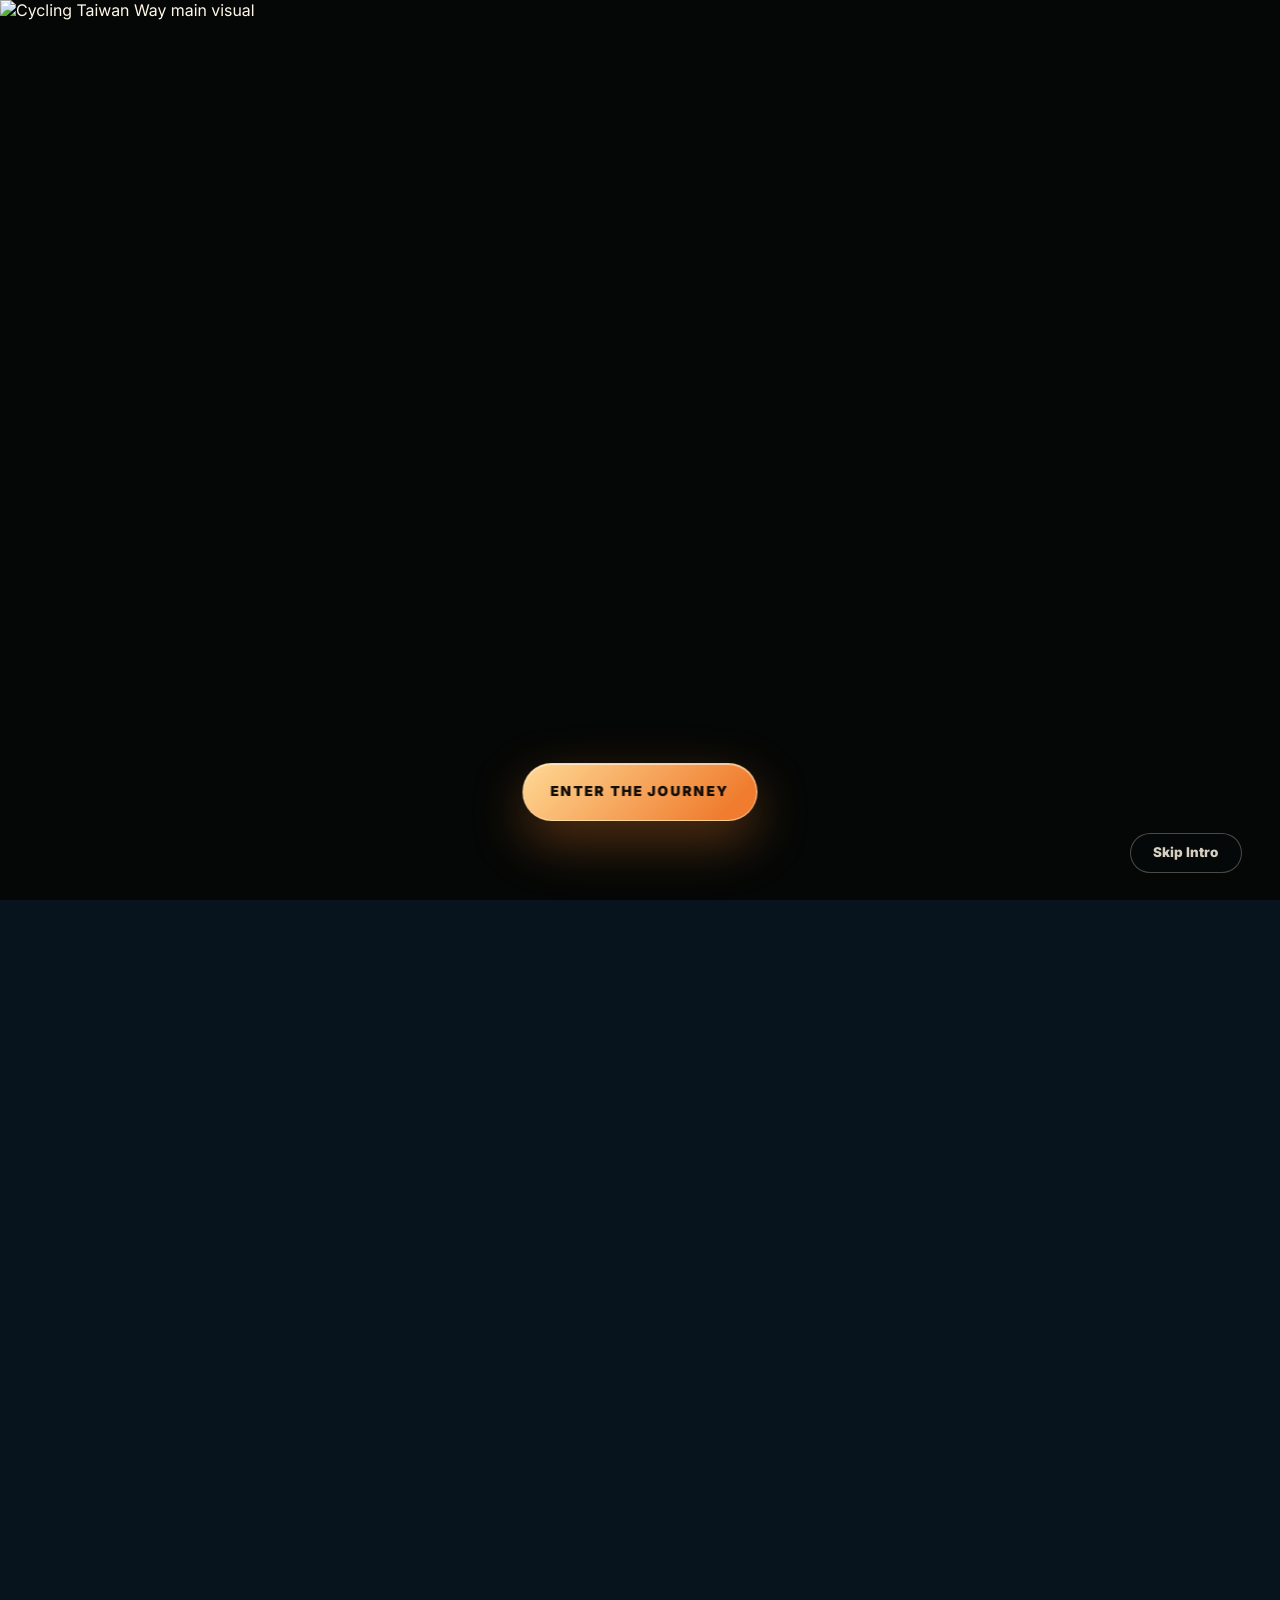
==== commit fcd59a72: "Add files via upload" ====
--- a/travel-proposal-site/index.html
+++ b/travel-proposal-site/index.html
@@ -1,15366 +1,18581 @@
-
-<!doctype html>
-<html lang="zh-Hant">
-<head>
-  <meta charset="utf-8" />
-  <meta name="viewport" content="width=device-width, initial-scale=1.0">
-  <meta name="viewport" content="width=device-width, initial-scale=1.0, viewport-fit=cover">
-  <title>LION RIDE &amp; TASTE TAIWAN 2.0 | Rail × Bike × Food Culture Soft Adventure</title>
-  <meta name="description" content="台灣入境 Soft Adventure 提案。Rail × Bike × Food Culture，為北美旅客打造的電影級冒險體驗。" />
-  <link rel="preconnect" href="https://fonts.googleapis.com" />
-  <link rel="preconnect" href="https://fonts.gstatic.com" crossorigin />
-  <link href="https://fonts.googleapis.com/css2?family=Cinzel:wght@400;700;900&family=Inter:wght@300;400;600;900&family=Noto+Sans+TC:wght@300;400;700;900&family=Noto+Serif+TC:wght@300;500;700;900&display=swap" rel="stylesheet" />
-  <script src="https://cdn.tailwindcss.com"></script>
-  <script>
-    tailwind.config = {
-      theme: { extend: {
-        colors: { 'lion-accent':'#e0b876','lion-dark':'#030303','lion-surface':'#0a0a0a' },
-        fontFamily: { 'sans':['Inter','Noto Sans TC','sans-serif'],'serif':['Noto Serif TC','serif'],'display':['Cinzel','serif'] }
-      }}
-    }
-  </script>
-  <link rel="stylesheet" href="./styles.css?v=preserve-team-cold" />
-  <style>
-    :root { --c-accent:#e0b876; --c-bg:#030303; }
-    html,body { background:#030303; color:#fdfcf0; margin:0; padding:0; overflow-x:hidden; }
-    html { scroll-behavior:smooth; }
-    ::-webkit-scrollbar { width:4px; background:#000; }
-    ::-webkit-scrollbar-thumb { background:var(--c-accent); border-radius:4px; }
-    h1,h2,h3,.font-display { font-family:'Cinzel','Noto Serif TC',serif; }
-
-    /* Film grain */
-    .film-noise { position:fixed;inset:0;z-index:9999;pointer-events:none;opacity:.04;
-      background-image:url('data:image/svg+xml;utf8,%3Csvg viewBox="0 0 200 200" xmlns="http://www.w3.org/2000/svg"%3E%3Cfilter id="n"%3E%3CfeTurbulence type="fractalNoise" baseFrequency="0.85" numOctaves="3" stitchTiles="stitch"/%3E%3C/filter%3E%3Crect width="100%25" height="100%25" filter="url(%23n)"/%3E%3C/svg%3E'); }
-
-    /* ══ COLD OPEN ══════════════════════════════════════════════════════ */
-    body.intro-active { overflow:hidden!important; }
-    body.intro-active header,body.intro-active main,body.intro-active footer { visibility:hidden!important; }
-    .cold-open { position:fixed;inset:0;z-index:99000;width:100vw;height:100svh;overflow:hidden;background:#030303;color:#fff5e5;font-family:Inter,'Noto Sans TC',system-ui,sans-serif; }
-    .cold-open.hidden,body.entered .cold-open { display:none!important;visibility:hidden!important;pointer-events:none!important; }
-    .m-container { position:absolute;inset:0;z-index:10;overflow:hidden;background:#000;animation:mOut .5s ease 13.6s forwards; }
-    .m-container::after { content:'';position:absolute;inset:0;z-index:8;pointer-events:none;background:linear-gradient(90deg,rgba(1,6,10,.86),rgba(1,6,10,.32) 44%,rgba(1,6,10,.52)),linear-gradient(180deg,rgba(0,0,0,.42),transparent 22%,transparent 72%,rgba(0,0,0,.5)); }
-    @keyframes mOut { to { opacity:0;visibility:hidden; } }
-    .m-img { position:absolute;inset:0;width:100%;height:100%;object-fit:cover;opacity:0; }
-    .m-train { object-position:64% 54%;transform-origin:66% 55%;animation:trainScene 13.6s cubic-bezier(.25,.02,.12,1) forwards;z-index:2; }
-    .m-bike  { object-position:center 52%;animation:bikeScene 13.6s linear forwards;z-index:3; }
-    .m-food  { object-position:center center;filter:brightness(.78) contrast(1.16) saturate(1.12);animation:foodScene 13.6s linear forwards;z-index:4; }
-    @keyframes trainScene { 0%,3%{opacity:0;transform:scale(1.02);filter:brightness(.18)} 5%{opacity:1;transform:scale(1.04);filter:brightness(.76) contrast(1.18)} 20%{opacity:1;transform:scale(1.2) translateX(-1%)} 33%{opacity:1;transform:scale(1.75) translateX(-5%)} 40%,100%{opacity:0;transform:scale(3.3) translateX(-10%);filter:brightness(2.4) blur(6px)} }
-    @keyframes bikeScene { 0%,38%{opacity:0;transform:scale(1.1) translateX(3%)} 43%,56%{opacity:1;transform:scale(1.03) translateX(0)} 62%,100%{opacity:0;transform:scale(1.14) translateX(-2%)} }
-    @keyframes foodScene { 0%,57%{opacity:0;transform:scale(1.06)} 63%,73%{opacity:1;transform:scale(1.01)} 79%,100%{opacity:0;transform:scale(1.1)} }
-    .m-text { position:absolute;left:clamp(28px,6vw,96px);bottom:clamp(100px,18vh,190px);width:min(660px,50vw);z-index:20;pointer-events:none; }
-    .m-text h2 { position:absolute;margin:0;max-width:100%;opacity:0;transform:translateY(18px);font-family:'Noto Serif TC','Songti TC',serif;font-size:clamp(1.55rem,2.4vw,3.1rem);line-height:1.55;letter-spacing:.04em;font-weight:500;color:rgba(255,249,236,.95);text-shadow:0 10px 32px rgba(0,0,0,.65); }
-    .m-text .tx-3,.m-text .tx-4,.m-text .tx-5 { color:#ffd28a;font-family:'Cinzel','Noto Serif TC',serif;font-size:clamp(2.2rem,5vw,5rem);font-weight:900;letter-spacing:.18em;text-transform:uppercase; }
-    .tx-1{animation:ct1 13.6s linear forwards} .tx-2{animation:ct2 13.6s linear forwards} .tx-3{animation:ct3 13.6s linear forwards} .tx-4{animation:ct4 13.6s linear forwards} .tx-5{animation:ct5 13.6s linear forwards} .tx-6{animation:ct6 13.6s linear forwards}
-    @keyframes ct1{0%,3%{opacity:0;transform:translateY(18px)}6%,14%{opacity:1;transform:translateY(0)}18%,100%{opacity:0;transform:translateY(-10px)}}
-    @keyframes ct2{0%,16%{opacity:0;transform:translateY(18px)}19%,28%{opacity:1;transform:translateY(0)}33%,100%{opacity:0;transform:translateY(-10px)}}
-    @keyframes ct3{0%,30%{opacity:0;transform:translateY(18px)}34%,42%{opacity:1;transform:translateY(0)}46%,100%{opacity:0;transform:translateY(-10px)}}
-    @keyframes ct4{0%,44%{opacity:0;transform:translateY(18px)}48%,56%{opacity:1;transform:translateY(0)}60%,100%{opacity:0;transform:translateY(-10px)}}
-    @keyframes ct5{0%,58%{opacity:0;transform:translateY(18px)}62%,70%{opacity:1;transform:translateY(0)}74%,100%{opacity:0;transform:translateY(-10px)}}
-    @keyframes ct6{0%,72%{opacity:0;transform:translateY(18px)}76%,87%{opacity:1;transform:translateY(0)}90%,100%{opacity:0;transform:translateY(-10px)}}
-    .m-title-card { position:absolute;inset:0;z-index:30;display:flex;flex-direction:column;justify-content:flex-end;align-items:flex-start;padding:0 clamp(28px,6vw,96px) clamp(60px,9vh,110px);background:linear-gradient(110deg,rgba(2,6,8,.88) 0%,rgba(2,6,8,.62) 44%,rgba(2,6,8,.14) 80%);opacity:0;animation:titleIn 13.6s linear forwards;pointer-events:none; }
-    .m-title-card.clickable { pointer-events:auto;cursor:pointer; }
-    @keyframes titleIn { 0%,88%{opacity:0} 93%,100%{opacity:1} }
-    .m-title-eyebrow { font:700 .72rem/1 Inter,sans-serif;letter-spacing:.32em;text-transform:uppercase;color:#ffd28a;margin-bottom:1.1rem;display:flex;align-items:center;gap:.8rem; }
-    .m-title-eyebrow::before { content:'';width:44px;height:1px;background:rgba(255,210,138,.7); }
-    .m-title-h1 { font-family:'Noto Serif TC',Georgia,serif;font-size:clamp(2.8rem,6vw,7.2rem);font-weight:900;line-height:.92;letter-spacing:-.02em;text-transform:uppercase;color:#fff5e5;margin:0 0 .8rem;text-shadow:0 28px 80px rgba(0,0,0,.72); }
-    .m-title-sub { font-family:'Noto Serif TC',Georgia,serif;font-size:clamp(1rem,1.5vw,1.7rem);font-weight:500;color:#ffd28a;letter-spacing:.04em;margin-bottom:.5rem; }
-    .m-title-p { font:300 clamp(.88rem,.95vw,1.08rem)/1.55 Inter,sans-serif;color:rgba(255,245,229,.7);letter-spacing:.1em; }
-    .m-skip { position:absolute;right:clamp(14px,2.5vw,36px);bottom:clamp(14px,2.5vh,28px);z-index:99;padding:.72rem 1.1rem;border:1px solid rgba(255,245,229,.22);border-radius:999px;color:rgba(255,245,229,.8);background:rgba(4,8,10,.52);backdrop-filter:blur(12px);font:700 .82rem/1 Inter,sans-serif;cursor:pointer;transition:background .2s,color .2s; }
-    .m-skip:hover { background:rgba(217,168,87,.18);color:#ffd28a; }
-
-    /* ══ COMMON LAYOUT ═══════════════════════════════════════════════════ */
-    .reveal-up   { opacity:0;transform:translateY(60px);transition:all 1.2s cubic-bezier(.16,1,.3,1); }
-    .reveal-blur { opacity:0;filter:blur(20px);transform:scale(1.05) translateY(30px);transition:all 1.5s cubic-bezier(.16,1,.3,1); }
-    .is-inview   { opacity:1!important;filter:blur(0)!important;transform:translateY(0) scale(1)!important; }
-    .section-kicker { color:var(--c-accent);letter-spacing:.3em;text-transform:uppercase;font-size:.875rem;font-weight:900;display:block;margin-bottom:1.5rem; }
-    .huge-title { font-size:clamp(3rem,6vw,5.5rem);font-family:'Cinzel','Noto Serif TC',serif;font-weight:900;line-height:1.1;text-transform:uppercase;margin-bottom:2rem; }
-    .mega-data { font-size:clamp(3rem,6vw,5rem);font-family:'Cinzel',serif;font-weight:900;color:transparent;-webkit-text-stroke:1px var(--c-accent);line-height:1; }
-    .btn-gold { display:inline-block;padding:1rem 2.5rem;background:linear-gradient(135deg,#ffe0a3,#e0b876 50%,#c08830);color:#000;font-family:'Cinzel',serif;font-weight:900;letter-spacing:.18em;text-transform:uppercase;border:none;border-radius:0;cursor:pointer;transition:all .3s ease;clip-path:polygon(12px 0%,100% 0%,calc(100% - 12px) 100%,0% 100%);text-decoration:none; }
-    .btn-gold:hover { transform:translateY(-3px);box-shadow:0 20px 50px rgba(224,184,118,.35); }
-    .btn-outline { display:inline-block;padding:1rem 2.5rem;background:transparent;color:#e0b876;font-family:'Cinzel',serif;font-weight:700;letter-spacing:.18em;text-transform:uppercase;border:1px solid rgba(224,184,118,.4);cursor:pointer;transition:all .3s ease;clip-path:polygon(12px 0%,100% 0%,calc(100% - 12px) 100%,0% 100%);text-decoration:none; }
-    .btn-outline:hover { background:rgba(224,184,118,.08);border-color:var(--c-accent);transform:translateY(-2px); }
-
-    /* ══ MARQUEE ═══════════════════════════════════════════════════════ */
-    .marquee-container { position:relative;width:110vw;left:-5vw;padding:2.5rem 0;background:var(--c-accent);color:#000;transform:rotate(-2deg) scale(1.05);z-index:40;box-shadow:0 20px 50px rgba(0,0,0,.5);overflow:hidden; }
-    .marquee-content { display:flex;white-space:nowrap;animation:marquee 18s linear infinite;font-family:'Cinzel',serif;font-size:clamp(1.8rem,3.5vw,3.5rem);font-weight:900;text-transform:uppercase;letter-spacing:.05em;line-height:1; }
-    @keyframes marquee { 0%{transform:translateX(0)} 100%{transform:translateX(-50%)} }
-
-    /* ══ PRODUCT PROMISE ════════════════════════════════════════════════ */
-    .promise-row { position:relative;overflow:hidden;border-top:1px solid rgba(255,255,255,.08);cursor:default;transition:background .5s; }
-    .promise-row:hover { background:rgba(224,184,118,.03); }
-    .promise-row-inner { display:flex;align-items:center;justify-content:space-between;gap:2rem;padding:3rem 0;position:relative;z-index:10; }
-    .promise-num { font:900 5rem/1 'Cinzel',serif;color:transparent;-webkit-text-stroke:1px rgba(224,184,118,.3);transition:all .5s; }
-    .promise-row:hover .promise-num { -webkit-text-stroke-color:var(--c-accent); }
-    .promise-title { font:900 clamp(2.2rem,4.5vw,4.5rem)/1 'Cinzel',serif;color:#fff;text-transform:uppercase;transition:color .5s; }
-    .promise-row:hover .promise-title { color:var(--c-accent); }
-    .promise-bg { position:absolute;inset:0;width:100%;height:100%;object-fit:cover;opacity:0;filter:grayscale(100%) brightness(.3);transition:opacity .8s,filter 1.2s,transform 6s;transform:scale(1.06);z-index:0;pointer-events:none; }
-    .promise-row:hover .promise-bg { opacity:.22;filter:grayscale(20%) brightness(.5);transform:scale(1); }
-
-    /* ══ INTERACTIVE JOURNEY DAY SELECTOR ════════════════════════════════ */
-    .day-node { opacity:.5;transition:all .4s ease;cursor:pointer; }
-    .day-node:hover { opacity:.8; }
-    .day-node.active { opacity:1;transform:translateX(6px); }
-    .day-node.active .node-dot { border-color:var(--c-accent) !important;background:rgba(224,184,118,.12); }
-    .day-node.active .node-dot::after { content:'';width:7px;height:7px;background:var(--c-accent);border-radius:50%;position:absolute;top:50%;left:50%;transform:translate(-50%,-50%); }
-    .day-content { display:none;animation:fadeInDay .7s cubic-bezier(.16,1,.3,1) forwards; }
-    .day-content.active { display:block; }
-    @keyframes fadeInDay { from{opacity:0;transform:translateY(14px)} to{opacity:1;transform:translateY(0)} }
-    .journey-card { position:relative;overflow:hidden;background:#08080a;border:1px solid rgba(255,255,255,.06);border-radius:.8rem;transition:border-color .5s,box-shadow .5s; }
-    .journey-card:hover { border-color:rgba(224,184,118,.3);box-shadow:0 20px 48px rgba(0,0,0,.7); }
-    .journey-card .ken-img { transition:transform 3s cubic-bezier(.2,.8,.2,1); }
-    .journey-card:hover .ken-img { transform:scale(1.06) !important; }
-    .journey-pill { display:inline-flex;align-items:flex-start;gap:.4rem;padding:.45rem .7rem;background:rgba(0,0,0,.55);backdrop-filter:blur(6px);border-radius:5px;border-left:2px solid rgba(224,184,118,.4); }
-    .punchline-box { background:linear-gradient(to right,rgba(224,184,118,.06),transparent);border-left:2px solid var(--c-accent);padding:1.2rem 1.6rem;margin-top:1.5rem;border-radius:0 4px 4px 0; }
-
-    /* ══ EXPERIENCE HIGHLIGHTS ══════════════════════════════════════════ */
-    .hl-grid { display:grid;grid-template-columns:repeat(2,1fr);grid-template-rows:repeat(2,50vh); }
-    .hl-panel { position:relative;overflow:hidden;cursor:default; }
-    .hl-img { position:absolute;inset:0;width:100%;height:100%;object-fit:cover;filter:grayscale(80%) brightness(.45);transition:all 1s cubic-bezier(.16,1,.3,1);transform:scale(1.06); }
-    .hl-panel:hover .hl-img { filter:grayscale(0%) brightness(.72);transform:scale(1); }
-    .hl-overlay { position:absolute;inset:0;background:linear-gradient(to top,rgba(0,0,0,.92) 0%,rgba(0,0,0,.3) 60%,transparent 100%);transition:background .6s; }
-    .hl-panel:hover .hl-overlay { background:linear-gradient(to top,rgba(0,0,0,.88) 0%,rgba(0,0,0,.22) 50%,transparent 100%); }
-    .hl-content { position:absolute;bottom:2.5rem;left:2.5rem;right:2.5rem;z-index:10; }
-    .hl-title { font:900 clamp(1.6rem,3vw,2.8rem)/1 'Cinzel',serif;color:#fff;text-transform:uppercase;margin-bottom:.5rem; }
-    .hl-sub { font:500 .88rem/1.5 'Noto Serif TC',serif;color:#e0b876;margin-bottom:.4rem; }
-    .hl-desc { font:300 .8rem/1.6 Inter,'Noto Sans TC',sans-serif;color:rgba(255,245,229,.7);max-width:300px;opacity:0;transform:translateY(12px);transition:all .5s ease .1s; }
-    .hl-panel:hover .hl-desc { opacity:1;transform:translateY(0); }
-
-    /* ══ SAFETY CARDS ═══════════════════════════════════════════════════ */
-    .safety-card { position:relative;overflow:hidden;background:#060608;border:1px solid rgba(255,255,255,.06);border-radius:1.2rem;padding:2rem;transition:all .6s cubic-bezier(.16,1,.3,1);cursor:default; }
-    .safety-card:hover { border-color:rgba(224,184,118,.4);transform:translateY(-6px);box-shadow:0 20px 48px rgba(0,0,0,.6);background:#0a090d; }
-    .safety-title { font:900 1.1rem/1 'Cinzel',serif;color:#fff;text-transform:uppercase;letter-spacing:.08em;margin-bottom:.6rem; }
-    .safety-desc { font:300 .85rem/1.6 Inter,'Noto Sans TC',sans-serif;color:rgba(255,245,229,.65); }
-
-    /* ══ PRICING CARDS ══════════════════════════════════════════════════ */
-    .pricing-card { position:relative;overflow:hidden;border:1px solid rgba(255,255,255,.08);border-radius:1.5rem;padding:2.5rem;background:#080808;transition:all .6s cubic-bezier(.16,1,.3,1);flex:1;min-width:260px; }
-    .pricing-card.featured { border-color:rgba(224,184,118,.5);background:rgba(224,184,118,.04); }
-    .pricing-card:hover { transform:translateY(-8px);box-shadow:0 24px 64px rgba(0,0,0,.7); }
-    .pricing-card.featured:hover { box-shadow:0 24px 64px rgba(224,184,118,.15); }
-    .pricing-tier { font:700 .7rem/1 Inter,sans-serif;letter-spacing:.28em;text-transform:uppercase;color:#e0b876;margin-bottom:.8rem; }
-    .pricing-name { font:900 2rem/1 'Cinzel',serif;color:#fff;margin-bottom:.4rem;text-transform:uppercase; }
-    .pricing-price { font:900 3rem/1 'Cinzel',serif;color:var(--c-accent);margin-bottom:.3rem; }
-    .pricing-price-label { font:400 .8rem/1 Inter,sans-serif;color:rgba(255,245,229,.48);letter-spacing:.1em; }
-    .pricing-for { font:500 .88rem/1.5 Inter,'Noto Sans TC',sans-serif;color:rgba(255,245,229,.6);padding:.8rem 0;border-top:1px solid rgba(255,255,255,.08);border-bottom:1px solid rgba(255,255,255,.08);margin:.8rem 0; }
-    .pricing-features { list-style:none;padding:0;margin:0 0 1.5rem; }
-    .pricing-features li { font:400 .82rem/1.8 Inter,'Noto Sans TC',sans-serif;color:rgba(255,245,229,.72);padding:.15rem 0;display:flex;gap:.5rem; }
-    .pricing-features li::before { content:'—';color:#e0b876;font-size:.6rem;flex-shrink:0;margin-top:.35rem; }
-
-    /* ══ PERSONA CARDS ══════════════════════════════════════════════════ */
-    .persona-card { position:relative;overflow:hidden;border:1px solid rgba(255,255,255,.07);border-radius:1.2rem;padding:2rem;background:#060608;transition:all .5s cubic-bezier(.16,1,.3,1);cursor:default; }
-    .persona-card:hover { border-color:rgba(224,184,118,.35);transform:translateY(-5px);box-shadow:0 16px 48px rgba(0,0,0,.55); }
-    .persona-type { font:900 1.15rem/1 'Cinzel',serif;color:#fff;text-transform:uppercase;letter-spacing:.06em;margin-bottom:.4rem; }
-    .persona-tagline { font:600 .78rem/1 Inter,sans-serif;color:#e0b876;letter-spacing:.14em;text-transform:uppercase;margin-bottom:.8rem; }
-    .persona-desc { font:300 .85rem/1.6 Inter,'Noto Sans TC',sans-serif;color:rgba(255,245,229,.65); }
-
-    /* ══ INTERACTIVE ROWS ════════════════════════════════════════════════ */
-    .interactive-row { position:relative;z-index:10;border-top:1px solid rgba(255,255,255,.1);transition:background .4s ease;padding:2rem 0; }
-    .interactive-row:hover { background:rgba(224,184,118,.04); }
-
-    /* ══ BENTO CARDS ════════════════════════════════════════════════════ */
-    .bento-card { position:relative;overflow:hidden;background:#080808;border:1px solid rgba(255,255,255,.05);border-radius:1.5rem;transition:all .6s cubic-bezier(.16,1,.3,1);cursor:default; }
-    .bento-img { position:absolute;inset:0;width:100%;height:100%;object-fit:cover;opacity:0;filter:grayscale(100%);transform:scale(1.1);transition:all .8s cubic-bezier(.16,1,.3,1);z-index:0; }
-    .bento-card:hover .bento-img { opacity:.38;filter:grayscale(0%);transform:scale(1); }
-    .bento-card:hover { border-color:var(--c-accent);box-shadow:0 20px 50px rgba(0,0,0,.5);transform:translateY(-4px); }
-
-    /* ══ REVENUE ACCORDION ════════════════════════════════════════════════ */
-    .revenue-accordion { display:flex;flex-direction:column;height:100vh;width:100vw;margin-left:calc(-50vw + 50%);background:#000; }
-    .rev-panel { flex:1;position:relative;overflow:hidden;transition:flex .8s cubic-bezier(.16,1,.3,1);cursor:pointer;border-bottom:1px solid rgba(255,255,255,.05); }
-    .rev-img { position:absolute;inset:0;width:100%;height:100%;object-fit:cover;filter:grayscale(100%) brightness(.3);transition:all 1s ease;transform:scale(1.05); }
-    .rev-overlay { position:absolute;inset:0;background:linear-gradient(to top,rgba(0,0,0,.9) 0%,rgba(0,0,0,.4) 100%); }
-    .rev-panel:hover { flex:3;border-color:var(--c-accent); }
-    .rev-panel:hover .rev-img { filter:grayscale(0%) brightness(.55);transform:scale(1); }
-    .rev-data { opacity:0;transform:translateY(20px);transition:all .5s ease .2s; }
-    .rev-panel:hover .rev-data { opacity:1;transform:translateY(0); }
-
-    /* ══ ROADMAP ══════════════════════════════════════════════════════════ */
-    .roadmap-row { position:relative;padding:clamp(2rem,5vh,4rem) 0;border-top:1px solid rgba(255,255,255,.1);overflow:hidden;cursor:default; }
-    .roadmap-bg { position:absolute;inset:0;width:100%;height:100%;object-fit:cover;opacity:0;filter:grayscale(100%) brightness(.4);transition:all .8s cubic-bezier(.16,1,.3,1);z-index:0;pointer-events:none; }
-    .roadmap-row:hover .roadmap-bg { opacity:.42;filter:grayscale(0%) brightness(.55); }
-    .roadmap-year { font-family:'Cinzel',serif;font-size:clamp(4rem,8vw,8rem);font-weight:900;line-height:1;color:#fff;transition:all .5s ease;position:relative;z-index:10; }
-    .roadmap-row:hover .roadmap-year { color:transparent;-webkit-text-stroke:2px var(--c-accent);transform:translateX(20px); }
-
-    /* ══ TEAM CARDS ════════════════════════════════════════════════════════ */
-    .character-card { position:relative;overflow:hidden;border-radius:1rem;aspect-ratio:3/4;cursor:pointer;border:1px solid rgba(255,255,255,.05);background:#050505;transition:transform .6s cubic-bezier(.16,1,.3,1),box-shadow .6s ease; }
-    .character-card:hover { transform:translateY(-10px);z-index:10;box-shadow:0 30px 60px rgba(224,184,118,.15);border-color:rgba(224,184,118,.4); }
-    .character-img { position:absolute;inset:0;width:100%;height:100%;object-fit:cover;filter:grayscale(100%) brightness(.6);transition:all .8s cubic-bezier(.16,1,.3,1); }
-    .character-card:hover .character-img { filter:grayscale(0%) brightness(.85);transform:scale(1.08); }
-    .character-overlay { position:absolute;inset:0;background:linear-gradient(to top,rgba(0,0,0,.95) 0%,rgba(0,0,0,.2) 60%,transparent 100%); }
-    .character-info { position:absolute;bottom:0;left:0;right:0;padding:1.5rem;transform:translateY(15px);transition:transform .5s ease; }
-    .character-card:hover .character-info { transform:translateY(0); }
-
-    /* ══ COMPETITOR TABLE ══════════════════════════════════════════════════ */
-    .comp-table { width:100%;border-collapse:collapse; }
-    .comp-table th { font:700 .7rem/1 Inter,sans-serif;letter-spacing:.18em;text-transform:uppercase;color:#e0b876;padding:.8rem 1rem;border-bottom:1px solid rgba(224,184,118,.3);text-align:left; }
-    .comp-table td { font:400 .85rem/1.4 Inter,'Noto Sans TC',sans-serif;color:rgba(255,245,229,.75);padding:.9rem 1rem;border-bottom:1px solid rgba(255,255,255,.06); }
-    .comp-table tr:hover td { background:rgba(224,184,118,.04); }
-    .comp-table tr.us-row td { color:#fff;background:rgba(224,184,118,.06); }
-    .comp-table tr.us-row td:first-child { color:#e0b876;font-weight:700; }
-    .comp-win { color:#6ee7b7;font-weight:600; }
-    .comp-ok  { color:rgba(255,245,229,.5); }
-    .comp-weak{ color:rgba(255,100,80,.7); }
-
-    /* ══ RISK ROWS ══════════════════════════════════════════════════════════ */
-    .risk-row { display:grid;grid-template-columns:2fr 1fr 3fr;gap:1rem;padding:1.5rem 0;border-top:1px solid rgba(255,255,255,.08);align-items:start;transition:background .3s; }
-    .risk-row:hover { background:rgba(255,255,255,.02); }
-    .risk-level-high  { color:#f87171;font:700 .72rem/1 Inter,sans-serif;letter-spacing:.14em;text-transform:uppercase; }
-    .risk-level-med   { color:#fbbf24;font:700 .72rem/1 Inter,sans-serif;letter-spacing:.14em;text-transform:uppercase; }
-    .risk-level-low   { color:#6ee7b7;font:700 .72rem/1 Inter,sans-serif;letter-spacing:.14em;text-transform:uppercase; }
-
-    /* ══ PART DIVIDER ═══════════════════════════════════════════════════════ */
-    .part-divider { position:relative;padding:5rem 2rem;background:#030303;border-top:2px solid rgba(224,184,118,.2);overflow:hidden;text-align:center; }
-    .part-divider::before { content:'';position:absolute;inset:0;background:radial-gradient(ellipse at 50% 50%,rgba(224,184,118,.06) 0%,transparent 70%);pointer-events:none; }
-    .part-div-num { font:900 18vw/1 'Cinzel',serif;color:rgba(255,255,255,.03);position:absolute;top:50%;left:50%;transform:translate(-50%,-50%);white-space:nowrap;pointer-events:none;letter-spacing:-.04em; }
-
-    @media (max-width:768px) {
-      .hl-grid { grid-template-columns:1fr;grid-template-rows:repeat(4,60vw); }
-      .revenue-accordion { height:auto; }
-      .rev-panel { min-height:180px; }
-      .risk-row { grid-template-columns:1fr;gap:.4rem; }
-      .comp-table { display:block;overflow-x:auto; }
-    }
-    @keyframes scrollPulse{0%,100%{opacity:.4;transform:scaleY(.5);transform-origin:top}50%{opacity:1;transform:scaleY(1);transform-origin:top}}
-  </style>
-
-    <style id="film-trailer-style">
-      html, body { background: #050607; }
-      body.intro-active { overflow: hidden !important; }
-      body.intro-active .site-header,
-      body.intro-active main,
-      body.intro-active footer { visibility: hidden !important; }
-
-      .cold-open.film-trailer-open {
-        position: fixed !important;
-        inset: 0 !important;
-        z-index: 2147483000 !important;
-        width: 100vw !important;
-        height: 100svh !important;
-        overflow: hidden !important;
-        isolation: isolate !important;
-        display: block !important;
-        color: #fff5e5 !important;
-        background:
-          radial-gradient(circle at 76% 56%, rgba(237, 143, 67, .16), transparent 28vw),
-          linear-gradient(120deg, #030506 0%, #061521 52%, #07110d 100%) !important;
-        font-family: Inter, "Noto Sans TC", system-ui, sans-serif !important;
-      }
-      .cold-open.film-trailer-open.entering {
-        opacity: 0 !important;
-        transition: opacity .62s ease !important;
-      }
-      .cold-open.film-trailer-open.hidden,
-      body.entered .cold-open.film-trailer-open {
-        display: none !important;
-        visibility: hidden !important;
-        pointer-events: none !important;
-      }
-      .cold-open.film-trailer-open *,
-      .cold-open.film-trailer-open *::before,
-      .cold-open.film-trailer-open *::after { box-sizing: border-box !important; }
-      .cold-open.film-trailer-open::before,
-      .cold-open.film-trailer-open::after {
-        content: none !important;
-        display: none !important;
-      }
-
-      .trailer-visuals {
-        position: absolute !important;
-        z-index: 1 !important;
-        inset: 0 0 0 42% !important;
-        overflow: hidden !important;
-        pointer-events: none !important;
-        opacity: 0;
-        transform: translateX(22px) scale(1.012);
-        animation: posterVisualIn 1.25s cubic-bezier(.2,.82,.2,1) .24s forwards;
-      }
-      .trailer-visuals::before {
-        content: "" !important;
-        position: absolute !important;
-        inset: -10% -18% -10% -20% !important;
-        z-index: 0 !important;
-        background:
-          radial-gradient(circle at 70% 58%, rgba(255, 160, 86, .28), transparent 24vw),
-          linear-gradient(90deg, rgba(3,5,6,.82), rgba(3,5,6,.18) 24%, transparent 66%),
-          url("./assets/visuals/taiwan-rail.jpg") center / cover no-repeat !important;
-        filter: saturate(1.08) contrast(1.08) brightness(.9) !important;
-        transform: scale(1.08);
-        animation: slowPosterPush 13s ease-out forwards;
-      }
-      .trailer-visuals::after {
-        content: "" !important;
-        position: absolute !important;
-        inset: 0 !important;
-        z-index: 20 !important;
-        background:
-          linear-gradient(90deg, #030506 0%, rgba(3,5,6,.54) 4%, rgba(3,5,6,0) 30%, rgba(3,5,6,0) 80%, rgba(3,5,6,.42) 100%),
-          linear-gradient(180deg, rgba(0,0,0,.48) 0%, transparent 24%, transparent 76%, rgba(0,0,0,.58) 100%) !important;
-        box-shadow: inset 0 0 90px rgba(0,0,0,.5) !important;
-      }
-      .trailer-visuals .shot {
-        position: absolute !important;
-        display: block !important;
-        background-position: center !important;
-        background-size: cover !important;
-        background-repeat: no-repeat !important;
-        border: 1px solid rgba(255, 245, 229, .18) !important;
-        box-shadow: 0 34px 120px rgba(0,0,0,.45) !important;
-        overflow: hidden !important;
-        opacity: 0;
-        transform: translateY(18px) scale(1.03);
-        animation: posterLayerIn .9s cubic-bezier(.2,.82,.2,1) forwards;
-      }
-      .trailer-visuals .shot::before {
-        content: "" !important;
-        position: absolute !important;
-        inset: 0 !important;
-        z-index: 2 !important;
-        background:
-          linear-gradient(180deg, transparent 42%, rgba(0,0,0,.46) 100%),
-          linear-gradient(90deg, rgba(0,0,0,.18), transparent 58%) !important;
-        pointer-events: none !important;
-      }
-      .shot-east-coast {
-        z-index: 1 !important;
-        inset: 0 !important;
-        border: 0 !important;
-        opacity: 1 !important;
-        transform: none !important;
-        box-shadow: none !important;
-        background: none !important;
-        animation: none !important;
-      }
-      .shot-train-window {
-        z-index: 4 !important;
-        top: 6% !important;
-        right: 3.4% !important;
-        width: min(690px, 52vw) !important;
-        height: min(285px, 26vh) !important;
-        border-radius: 30px !important;
-        background-image:
-          linear-gradient(90deg, rgba(0,0,0,.04), rgba(0,0,0,.5)),
-          url("./assets/visuals/taiwan-train-coast.jpg") !important;
-        background-position: center 50% !important;
-        filter: brightness(1.18) contrast(1.08) saturate(1.08) !important;
-        animation-delay: .65s !important;
-      }
-      .shot-train-window::after {
-        content: "" !important;
-        position: absolute !important;
-        inset: 0 !important;
-        z-index: 3 !important;
-        background: linear-gradient(90deg,
-          transparent 0 14%, rgba(255,222,153,.76) 16% 18%, transparent 20% 33%,
-          rgba(255,222,153,.52) 35% 39%, transparent 42% 58%,
-          rgba(255,222,153,.34) 61% 64%, transparent 67% 100%) !important;
-        mix-blend-mode: screen !important;
-        opacity: .7 !important;
-        transform: translateX(-34%);
-        animation: gentleWindowSweep 5.8s cubic-bezier(.18,.84,.22,1) 1.05s forwards;
-      }
-      .shot-bike-closeup {
-        z-index: 6 !important;
-        top: 24% !important;
-        right: 0.5% !important;
-        width: min(500px, 35vw) !important;
-        height: min(535px, 50vh) !important;
-        border-radius: 34px !important;
-        background-image:
-          linear-gradient(180deg, rgba(0,0,0,0), rgba(0,0,0,.48)),
-          url("./assets/visuals/taiwan-bike.jpg") !important;
-        background-position: center 56% !important;
-        filter: brightness(1.22) contrast(1.1) saturate(1.12) !important;
-        box-shadow:
-          0 44px 130px rgba(0,0,0,.58),
-          0 0 80px rgba(255,210,138,.14) !important;
-        animation-delay: .95s !important;
-      }
-      .shot-bike-closeup::after {
-        content: "BIKE CREATES MEMORY" !important;
-        position: absolute !important;
-        left: 20px !important;
-        bottom: 18px !important;
-        z-index: 4 !important;
-        color: #fff5e5 !important;
-        font: 900 .78rem/1 Inter, system-ui, sans-serif !important;
-        letter-spacing: .16em !important;
-        text-shadow: 0 10px 28px rgba(0,0,0,.6) !important;
-      }
-      .shot-food-culture {
-        z-index: 9 !important;
-        left: clamp(18px, 6vw, 92px) !important;
-        bottom: clamp(40px, 6.5vh, 74px) !important;
-        width: min(760px, 54vw) !important;
-        height: min(340px, 32vh) !important;
-        border-radius: 36px !important;
-        border-color: rgba(255, 194, 113, .42) !important;
-        background-image:
-          linear-gradient(180deg, rgba(35,16,4,0), rgba(23,11,4,.42)),
-          url("./assets/visuals/taiwan-food.jpg"),
-          url("./assets/visuals/taiwan-food.jpg") !important;
-        background-position: center 54% !important;
-        filter: brightness(1.2) contrast(1.08) saturate(1.2) !important;
-        box-shadow:
-          0 46px 150px rgba(0,0,0,.58),
-          0 0 110px rgba(239, 147, 75, .34) !important;
-        animation-delay: 1.25s !important;
-      }
-      .shot-food-culture::after {
-        content: "FOOD CREATES DESIRE" !important;
-        position: absolute !important;
-        left: 24px !important;
-        bottom: 20px !important;
-        z-index: 4 !important;
-        color: #ffd28a !important;
-        font: 950 .82rem/1 Inter, system-ui, sans-serif !important;
-        letter-spacing: .16em !important;
-        text-shadow: 0 10px 30px rgba(0,0,0,.75) !important;
-      }
-      .taiwan-route-trace {
-        position: absolute !important;
-        z-index: 12 !important;
-        right: clamp(24px, 6.5vw, 106px) !important;
-        bottom: clamp(30px, 5.5vh, 62px) !important;
-        width: min(280px, 20vw) !important;
-        height: auto !important;
-        opacity: 0;
-        transform: translateY(12px) scale(.95);
-        filter: drop-shadow(0 20px 70px rgba(0,0,0,.45)) !important;
-        animation: routePosterIn .7s cubic-bezier(.2,.82,.2,1) 1.9s forwards;
-      }
-      .taiwan-route-trace .island {
-        fill: rgba(255,245,229,.035) !important;
-        stroke: rgba(255,245,229,.26) !important;
-        stroke-width: 2 !important;
-      }
-      .taiwan-route-trace .route {
-        fill: none !important;
-        stroke: #d9a857 !important;
-        stroke-width: 7 !important;
-        stroke-linecap: round !important;
-        stroke-linejoin: round !important;
-        stroke-dasharray: 720 !important;
-        stroke-dashoffset: 720;
-        filter: drop-shadow(0 0 13px rgba(217,168,87,.44)) !important;
-        animation: posterRouteDraw 2.4s cubic-bezier(.18,.84,.22,1) 2.05s forwards;
-      }
-      .taiwan-route-trace .node {
-        fill: #fff5e5 !important;
-        stroke: #d9a857 !important;
-        stroke-width: 3 !important;
-        opacity: 0;
-        animation: nodePop .32s ease forwards;
-      }
-      .taiwan-route-trace .n1 { animation-delay: 2.35s !important; }
-      .taiwan-route-trace .n2 { animation-delay: 2.65s !important; }
-      .taiwan-route-trace .n3 { animation-delay: 2.95s !important; }
-      .taiwan-route-trace .n4 { animation-delay: 3.25s !important; }
-      .taiwan-route-trace .n5 { animation-delay: 3.55s !important; }
-      .taiwan-route-trace text {
-        fill: rgba(255,245,229,.72) !important;
-        font: 850 18px/1 Inter, system-ui, sans-serif !important;
-        letter-spacing: .12em !important;
-        opacity: 0;
-        animation: mapTextIn .5s ease 3.15s forwards;
-      }
-      .film-vignette {
-        position: absolute !important;
-        inset: 0 !important;
-        z-index: 30 !important;
-        pointer-events: none !important;
-        background:
-          linear-gradient(90deg, rgba(3,5,6,.58), transparent 24%, transparent 80%, rgba(3,5,6,.28)),
-          linear-gradient(180deg, rgba(0,0,0,.48) 0 8%, transparent 30% 76%, rgba(0,0,0,.5) 100%) !important;
-      }
-
-      .trailer-caption {
-        position: absolute !important;
-        z-index: 44 !important;
-        left: clamp(26px, 6vw, 96px) !important;
-        top: clamp(84px, 13vh, 132px) !important;
-        width: min(590px, 34vw) !important;
-        pointer-events: none !important;
-      }
-      .trailer-caption .line {
-        position: relative !important;
-        inset: auto !important;
-        display: block !important;
-        margin: 0 0 .42rem !important;
-        color: rgba(255, 245, 229, .74) !important;
-        font-family: "Noto Serif TC", "Songti TC", serif !important;
-        font-size: clamp(1.05rem, 1.32vw, 1.55rem) !important;
-        line-height: 1.55 !important;
-        letter-spacing: .03em !important;
-        text-shadow: 0 18px 48px rgba(0,0,0,.72) !important;
-        opacity: 0;
-        transform: translateY(14px);
-        animation: captionLineIn .72s cubic-bezier(.2,.82,.2,1) forwards;
-      }
-      .trailer-caption .l1 { animation-delay: .45s !important; }
-      .trailer-caption .l2 { animation-delay: .68s !important; }
-      .trailer-caption .l3 { animation-delay: .94s !important; color: #ffd28a !important; }
-      .trailer-caption .l4 { animation-delay: 1.2s !important; }
-      .trailer-caption .l5 { display: none !important; }
-
-      .trailer-title {
-        position: absolute !important;
-        z-index: 46 !important;
-        left: clamp(26px, 6vw, 96px) !important;
-        bottom: clamp(34px, 6.4vh, 70px) !important;
-        width: min(720px, 40vw) !important;
-        pointer-events: auto !important;
-        opacity: 0;
-        transform: translateY(24px);
-        animation: titlePosterIn .9s cubic-bezier(.2,.82,.2,1) 1.8s forwards;
-      }
-      .trailer-title span {
-        display: inline-flex !important;
-        align-items: center !important;
-        gap: .8rem !important;
-        margin: 0 0 1rem !important;
-        color: #ffd28a !important;
-        font: 900 .82rem/1 Inter, system-ui, sans-serif !important;
-        letter-spacing: .24em !important;
-        text-transform: uppercase !important;
-        text-shadow: 0 10px 30px rgba(0,0,0,.5) !important;
-      }
-      .trailer-title span::before {
-        content: "" !important;
-        width: 48px !important;
-        height: 1px !important;
-        background: rgba(255,210,138,.74) !important;
-      }
-      .trailer-title h1 {
-        margin: 0 !important;
-        color: #fff5e5 !important;
-        font-family: Georgia, "Times New Roman", "Noto Serif TC", serif !important;
-        font-size: clamp(3rem, 4.85vw, 7.1rem) !important;
-        line-height: .9 !important;
-        letter-spacing: -.025em !important;
-        text-transform: uppercase !important;
-        text-shadow: 0 30px 90px rgba(0,0,0,.76) !important;
-      }
-      .trailer-title p {
-        margin: .8rem 0 0 !important;
-        color: rgba(255,245,229,.76) !important;
-        font: 750 clamp(.95rem, 1.05vw, 1.18rem)/1.45 Inter, system-ui, sans-serif !important;
-        letter-spacing: .12em !important;
-      }
-      .trailer-title strong {
-        display: block !important;
-        margin: .82rem 0 1.08rem !important;
-        color: #ffd28a !important;
-        font-family: "Noto Serif TC", "Songti TC", serif !important;
-        font-size: clamp(1.15rem, 1.5vw, 2rem) !important;
-        line-height: 1.42 !important;
-        letter-spacing: .03em !important;
-      }
-      #enter-journey {
-        appearance: none !important;
-        border: 1px solid rgba(255, 210, 138, .62) !important;
-        border-radius: 999px !important;
-        padding: 1rem 1.7rem !important;
-        color: #140a05 !important;
-        background: linear-gradient(135deg, #ffe0a3, #ef893e 74%, #c95c24) !important;
-        box-shadow: 0 20px 70px rgba(232,111,44,.3) !important;
-        font: 950 .88rem/1 Inter, system-ui, sans-serif !important;
-        letter-spacing: .16em !important;
-        text-transform: uppercase !important;
-        cursor: pointer !important;
-      }
-      .cold-open.film-trailer-open .skip-intro {
-        position: absolute !important;
-        z-index: 60 !important;
-        right: clamp(18px, 3vw, 44px) !important;
-        bottom: clamp(18px, 3vh, 34px) !important;
-        min-width: 112px !important;
-        border: 1px solid rgba(255,245,229,.28) !important;
-        border-radius: 999px !important;
-        padding: .76rem 1.04rem !important;
-        color: rgba(255,245,229,.84) !important;
-        background: rgba(6, 11, 12, .58) !important;
-        backdrop-filter: blur(12px) !important;
-        font: 850 .84rem/1 Inter, system-ui, sans-serif !important;
-        cursor: pointer !important;
-      }
-
-      @keyframes posterVisualIn { to { opacity: 1; transform: translateX(0) scale(1); } }
-      @keyframes slowPosterPush { to { transform: scale(1.02); } }
-      @keyframes posterLayerIn { to { opacity: 1; transform: translateY(0) scale(1); } }
-      @keyframes gentleWindowSweep { to { transform: translateX(30%); opacity: .45; } }
-      @keyframes routePosterIn { to { opacity: .74; transform: translateY(0) scale(1); } }
-      @keyframes posterRouteDraw { to { stroke-dashoffset: 0; } }
-      @keyframes nodePop { to { opacity: 1; transform: scale(1); } }
-      @keyframes mapTextIn { to { opacity: .72; } }
-      @keyframes captionLineIn { to { opacity: 1; transform: translateY(0); } }
-      @keyframes titlePosterIn { to { opacity: 1; transform: translateY(0); } }
-
-      @media (max-width: 1024px) {
-        .trailer-visuals { inset: 0 !important; opacity: .76; }
-        .trailer-visuals::after { background: linear-gradient(90deg, rgba(3,5,6,.78), rgba(3,5,6,.34)), linear-gradient(180deg, rgba(0,0,0,.8), transparent 48%, rgba(0,0,0,.84)) !important; }
-        .shot-train-window { width: 58vw !important; right: 5vw !important; height: 20vh !important; }
-        .shot-bike-closeup { width: 38vw !important; height: 34vh !important; top: 32% !important; }
-        .shot-food-culture { width: 56vw !important; height: 24vh !important; left: 8vw !important; bottom: 8vh !important; }
-        .taiwan-route-trace { display: none !important; }
-        .trailer-caption { left: 22px !important; right: 22px !important; top: 16vh !important; width: auto !important; }
-        .trailer-caption .line { font-size: clamp(1.35rem, 6.2vw, 2.65rem) !important; }
-        .trailer-title { left: 22px !important; right: 22px !important; bottom: 7vh !important; width: auto !important; }
-        .trailer-title h1 { font-size: clamp(3rem, 14vw, 5.6rem) !important; }
-      }
-
-      /* Restore the requested reference composition for the cold-open right stage. */
-      .cold-open.film-trailer-open .trailer-visuals {
-        inset: 0 0 0 45.5% !important;
-        opacity: 1 !important;
-        transform: none !important;
-        animation: none !important;
-      }
-      .cold-open.film-trailer-open .trailer-visuals::before {
-        inset: -2% -2% -2% -1% !important;
-        z-index: 1 !important;
-        background: url("./assets/visuals/hero-right-restore.png") center / contain no-repeat !important;
-        filter: none !important;
-        transform: none !important;
-        animation: none !important;
-      }
-      .cold-open.film-trailer-open .trailer-visuals::after {
-        z-index: 3 !important;
-        background:
-          linear-gradient(90deg, rgba(3,5,6,.72), rgba(3,5,6,.18) 18%, rgba(3,5,6,0) 58%, rgba(3,5,6,.2) 100%),
-          linear-gradient(180deg, rgba(0,0,0,.18), transparent 48%, rgba(0,0,0,.2)) !important;
-        box-shadow: inset 0 0 70px rgba(0,0,0,.42) !important;
-      }
-      .cold-open.film-trailer-open .trailer-visuals .shot,
-      .cold-open.film-trailer-open .taiwan-route-trace {
-        display: none !important;
-      }
-
-      @media (max-width: 1024px) {
-        .cold-open.film-trailer-open .trailer-visuals {
-          inset: 0 !important;
-          opacity: .5 !important;
-        }
-      }
-
-      /* Montage cold open: Rail -> Bike -> Taste, then reveal the existing title stage. */
-      .montage-container {
-        position: absolute !important;
-        inset: 0 !important;
-        z-index: 100 !important;
-        overflow: hidden !important;
-        background: #000 !important;
-        opacity: 0;
-        pointer-events: none !important;
-        transition: opacity .2s ease !important;
-      }
-      body.montage-ready .montage-container {
-        opacity: 1;
-      }
-      @keyframes hideMontage { to { opacity: 0; visibility: hidden; } }
-
-      .m-layer {
-        position: absolute !important;
-        inset: -10% !important;
-        width: 120% !important;
-        height: 120% !important;
-        object-fit: cover !important;
-        opacity: 0;
-        pointer-events: none !important;
-        filter: brightness(.88) contrast(1.16) saturate(1.08) !important;
-      }
-      body.montage-ready .m-train {
-        z-index: 2 !important;
-        transform-origin: 50% 62% !important;
-        animation: trainZoom 3s cubic-bezier(.6,.05,.15,1) forwards !important;
-      }
-      body.montage-ready .m-bike {
-        z-index: 3 !important;
-        animation: bikePan 1.2s cubic-bezier(.1,.9,.2,1) 3s forwards !important;
-      }
-      body.montage-ready .m-food1 { z-index: 4 !important; animation: foodSnap .6s cubic-bezier(.1,.9,.2,1) 4.2s forwards !important; }
-      body.montage-ready .m-food2 { z-index: 5 !important; animation: foodSnap .6s cubic-bezier(.1,.9,.2,1) 4.8s forwards !important; }
-      body.montage-ready .m-food3 { z-index: 6 !important; animation: foodSnapMain .6s cubic-bezier(.1,.9,.2,1) 5.4s forwards !important; }
-
-      @keyframes trainZoom {
-        0% { transform: scale(1); filter: brightness(.82) contrast(1.18) saturate(1.08); }
-        80% { transform: scale(1.55); filter: brightness(1.05) contrast(1.2) saturate(1.08); }
-        98% { opacity: 1; transform: scale(3.4); filter: brightness(1.9) blur(2px); }
-        100% { opacity: 0; transform: scale(4.4); filter: brightness(2.8) blur(5px); }
-      }
-      @keyframes bikePan {
-        0% { opacity: 1; transform: translateX(10%) scale(1.12); filter: blur(10px) brightness(1.35) contrast(1.12); }
-        15% { opacity: 1; transform: translateX(0) scale(1.05); filter: blur(0) brightness(1.04) contrast(1.12); }
-        99% { opacity: 1; transform: translateX(-5%) scale(1.05); }
-        100% { opacity: 0; }
-      }
-      @keyframes foodSnap {
-        0% { opacity: 1; transform: scale(1.5); filter: blur(10px) brightness(1.35) contrast(1.05) saturate(1.16); }
-        15% { opacity: 1; transform: scale(1); filter: blur(0) brightness(1.02) contrast(1.05) saturate(1.18); }
-        99% { opacity: 1; transform: scale(1.02); }
-        100% { opacity: 0; }
-      }
-      @keyframes foodSnapMain {
-        0% { opacity: 1; transform: scale(1.5); filter: blur(10px) brightness(1.35) contrast(1.05) saturate(1.18); }
-        10% { opacity: 1; transform: scale(1); filter: blur(0) brightness(1.03) contrast(1.05) saturate(1.22); }
-        99% { opacity: 1; transform: scale(1.05); filter: brightness(1.02); }
-        100% { opacity: 0; filter: brightness(2.6); }
-      }
-
-      .strobe {
-        position: absolute !important;
-        inset: 0 !important;
-        z-index: 10 !important;
-        opacity: 0 !important;
-        pointer-events: none !important;
-        background: #fff !important;
-        mix-blend-mode: overlay !important;
-      }
-      body.montage-ready .s1 { animation: flash .15s ease-out 3s !important; mix-blend-mode: normal !important; }
-      body.montage-ready .s2 { background: #d66f35 !important; mix-blend-mode: color-dodge !important; animation: flash .15s ease-out 4.2s !important; }
-      body.montage-ready .s3 { animation: flash .15s ease-out 4.8s !important; }
-      body.montage-ready .s4 { background: #fff !important; mix-blend-mode: normal !important; animation: flash .15s ease-out 5.4s !important; }
-      .supernova {
-        position: absolute !important;
-        inset: 0 !important;
-        z-index: 9999 !important;
-        background: #fff !important;
-        opacity: 0 !important;
-        pointer-events: none !important;
-      }
-      body.montage-ready .supernova { animation: nukeExplosion 1.5s cubic-bezier(.1,.9,.2,1) 6s forwards !important; }
-      @keyframes flash { 0% { opacity: 1; } 100% { opacity: 0; } }
-      @keyframes nukeExplosion {
-        0% { opacity: 1; filter: brightness(5); }
-        20% { opacity: 1; background: #fff; filter: brightness(1); }
-        100% { opacity: 0; background: transparent; }
-      }
-
-      .montage-text {
-        position: absolute !important;
-        inset: 0 !important;
-        z-index: 15 !important;
-        display: flex !important;
-        align-items: center !important;
-        justify-content: center !important;
-        pointer-events: none !important;
-      }
-      .montage-text h2 {
-        position: absolute !important;
-        margin: 0 !important;
-        text-align: center !important;
-        color: rgba(255,255,255,.96) !important;
-        line-height: 1.1 !important;
-        white-space: nowrap !important;
-        opacity: 0;
-        text-shadow: 0 4px 24px rgba(0,0,0,.9) !important;
-      }
-      .tx-1, .tx-2 {
-        font-family: "Noto Serif TC", serif !important;
-        font-size: clamp(1.4rem, 2.5vw, 2.2rem) !important;
-        font-weight: 500 !important;
-        letter-spacing: .1em !important;
-      }
-      body.montage-ready .tx-1 { animation: cinematicText 1s cubic-bezier(.2,.8,.2,1) .3s forwards !important; }
-      body.montage-ready .tx-2 { animation: cinematicText 1s cubic-bezier(.2,.8,.2,1) 1.5s forwards !important; }
-      .tx-3, .tx-4, .tx-5, .tx-6 {
-        font-size: clamp(2.5rem, 5vw, 4rem) !important;
-        font-weight: 900 !important;
-        letter-spacing: .2em !important;
-      }
-      body.montage-ready .tx-3 { animation: brutalSlam .6s cubic-bezier(.1,.9,.2,1) 3.1s forwards !important; }
-      body.montage-ready .tx-4 { animation: brutalSlam .4s cubic-bezier(.1,.9,.2,1) 4.3s forwards !important; }
-      body.montage-ready .tx-5 { animation: brutalSlam .4s cubic-bezier(.1,.9,.2,1) 4.9s forwards !important; }
-      body.montage-ready .tx-6 { text-shadow: 0 0 20px rgba(214,111,53,.62) !important; animation: brutalSlam .6s cubic-bezier(.1,.9,.2,1) 5.5s forwards !important; }
-
-      @keyframes cinematicText {
-        0% { opacity: 0; transform: translateY(10px); filter: blur(5px); letter-spacing: .05em; }
-        15% { opacity: 1; filter: blur(0); transform: translateY(0); letter-spacing: .15em; }
-        85% { opacity: 1; transform: translateY(-5px); letter-spacing: .2em; }
-        100% { opacity: 0; filter: blur(5px); transform: translateY(-10px); }
-      }
-      @keyframes brutalSlam {
-        0% { opacity: 0; transform: scale(1.5); filter: blur(10px); }
-        15% { opacity: 1; transform: scale(1); filter: blur(0); }
-        85% { opacity: 1; transform: scale(1.05); }
-        100% { opacity: 0; filter: blur(5px); transform: scale(.9); }
-      }
-
-      .letterbox {
-        position: absolute !important;
-        left: 0 !important;
-        right: 0 !important;
-        height: 50vh !important;
-        background: #050607 !important;
-        z-index: 50 !important;
-        pointer-events: none !important;
-      }
-      .lb-top { top: 0 !important; transform-origin: top !important; }
-      .lb-bottom { bottom: 0 !important; transform-origin: bottom !important; }
-      body.montage-ready .lb-top { animation: openTop 1.2s cubic-bezier(.7,0,.3,1) 6s forwards !important; }
-      body.montage-ready .lb-bottom { animation: openBottom 1.2s cubic-bezier(.7,0,.3,1) 6s forwards !important; }
-      @keyframes openTop { to { transform: scaleY(0); } }
-      @keyframes openBottom { to { transform: scaleY(0); } }
-
-      /* Make the montage read as multiple clear shots, not one static image. */
-      body.montage-ready .montage-container {
-        animation: hideMontage .18s ease 8.45s forwards !important;
-      }
-      body.montage-ready .m-train {
-        animation: montageTrain 8.45s cubic-bezier(.2,.8,.2,1) forwards !important;
-      }
-      body.montage-ready .m-bike {
-        animation: montageBike 8.45s cubic-bezier(.2,.8,.2,1) forwards !important;
-      }
-      body.montage-ready .m-food1 {
-        animation: montageFoodOne 8.45s cubic-bezier(.2,.8,.2,1) forwards !important;
-      }
-      body.montage-ready .m-food2 {
-        animation: montageFoodTwo 8.45s cubic-bezier(.2,.8,.2,1) forwards !important;
-      }
-      body.montage-ready .m-food3 {
-        animation: montageFoodThree 8.45s cubic-bezier(.2,.8,.2,1) forwards !important;
-      }
-      body.montage-ready .s1 { animation: flash .18s ease-out 2.55s !important; mix-blend-mode: normal !important; }
-      body.montage-ready .s2 { background: #d66f35 !important; mix-blend-mode: color-dodge !important; animation: flash .18s ease-out 4.35s !important; }
-      body.montage-ready .s3 { animation: flash .16s ease-out 5.65s !important; }
-      body.montage-ready .s4 { background: #fff !important; mix-blend-mode: normal !important; animation: flash .18s ease-out 6.95s !important; }
-      body.montage-ready .supernova {
-        animation: nukeExplosion 1.2s cubic-bezier(.1,.9,.2,1) 8.15s forwards !important;
-      }
-      body.montage-ready .lb-top,
-      body.montage-ready .lb-bottom {
-        animation-duration: 1.05s !important;
-        animation-delay: 8.1s !important;
-      }
-      body.montage-ready .tx-1 { animation: cinematicText 1.2s cubic-bezier(.2,.8,.2,1) .35s forwards !important; }
-      body.montage-ready .tx-2 { animation: cinematicText 1.2s cubic-bezier(.2,.8,.2,1) 1.55s forwards !important; }
-      body.montage-ready .tx-3 { animation: brutalSlam .75s cubic-bezier(.1,.9,.2,1) 2.8s forwards !important; }
-      body.montage-ready .tx-4 { animation: brutalSlam .62s cubic-bezier(.1,.9,.2,1) 4.55s forwards !important; }
-      body.montage-ready .tx-5 { animation: brutalSlam .62s cubic-bezier(.1,.9,.2,1) 5.9s forwards !important; }
-      body.montage-ready .tx-6 { animation: brutalSlam .72s cubic-bezier(.1,.9,.2,1) 7.18s forwards !important; }
-
-      @keyframes montageTrain {
-        0% { opacity: 1; transform: scale(1); filter: brightness(.76) contrast(1.18) saturate(1.08); }
-        25% { opacity: 1; transform: scale(1.18); filter: brightness(1.05) contrast(1.22) saturate(1.1); }
-        31% { opacity: 0; transform: scale(1.7); filter: brightness(2.4) blur(4px); }
-        100% { opacity: 0; transform: scale(1.7); }
-      }
-      @keyframes montageBike {
-        0%, 30% { opacity: 0; transform: translateX(12%) scale(1.1); filter: blur(8px) brightness(1.2); }
-        34% { opacity: 1; transform: translateX(0) scale(1.04); filter: blur(0) brightness(1.02) contrast(1.12); }
-        47% { opacity: 1; transform: translateX(-4%) scale(1.08); }
-        52%, 100% { opacity: 0; transform: translateX(-8%) scale(1.15); filter: blur(3px) brightness(1.6); }
-      }
-      @keyframes montageFoodOne {
-        0%, 50% { opacity: 0; transform: scale(1.32); filter: blur(8px) brightness(1.28); }
-        54% { opacity: 1; transform: scale(1); filter: blur(0) brightness(1.05) saturate(1.18); }
-        62% { opacity: 1; transform: scale(1.05); }
-        66%, 100% { opacity: 0; transform: scale(1.14); filter: blur(3px) brightness(1.55); }
-      }
-      @keyframes montageFoodTwo {
-        0%, 64% { opacity: 0; transform: scale(1.28); filter: blur(8px) brightness(1.25); }
-        68% { opacity: 1; transform: scale(1); filter: blur(0) brightness(1.04) saturate(1.16); }
-        76% { opacity: 1; transform: scale(1.05); }
-        80%, 100% { opacity: 0; transform: scale(1.12); filter: blur(3px) brightness(1.55); }
-      }
-      @keyframes montageFoodThree {
-        0%, 78% { opacity: 0; transform: scale(1.28); filter: blur(8px) brightness(1.25); }
-        82% { opacity: 1; transform: scale(1); filter: blur(0) brightness(1.08) saturate(1.2); }
-        94% { opacity: 1; transform: scale(1.06); }
-        100% { opacity: 0; transform: scale(1.25); filter: brightness(2.4) blur(4px); }
-      }
-
-      /* Final montage timing: only Rail uses the heavy zoom; Bike pans; Food snaps. */
-      body.montage-ready .montage-container {
-        animation: hideMontage .18s ease 6.1s forwards !important;
-      }
-      body.montage-ready .m-train {
-        animation: trainZoom 3s cubic-bezier(.6,.05,.15,1) forwards !important;
-      }
-      body.montage-ready .m-bike {
-        animation: bikePan 1.2s cubic-bezier(.1,.9,.2,1) 3s forwards !important;
-      }
-      body.montage-ready .m-food1 {
-        animation: foodSnap .6s cubic-bezier(.1,.9,.2,1) 4.2s forwards !important;
-      }
-      body.montage-ready .m-food2 {
-        animation: foodSnap .6s cubic-bezier(.1,.9,.2,1) 4.8s forwards !important;
-      }
-      body.montage-ready .m-food3 {
-        animation: foodSnapMain .6s cubic-bezier(.1,.9,.2,1) 5.4s forwards !important;
-      }
-      body.montage-ready .s1 { animation: flash .15s ease-out 3s !important; mix-blend-mode: normal !important; }
-      body.montage-ready .s2 { background: #d66f35 !important; mix-blend-mode: color-dodge !important; animation: flash .15s ease-out 4.2s !important; }
-      body.montage-ready .s3 { animation: flash .15s ease-out 4.8s !important; }
-      body.montage-ready .s4 { background: #fff !important; mix-blend-mode: normal !important; animation: flash .15s ease-out 5.4s !important; }
-      body.montage-ready .supernova {
-        animation: nukeExplosion 1.5s cubic-bezier(.1,.9,.2,1) 6s forwards !important;
-      }
-      body.montage-ready .lb-top,
-      body.montage-ready .lb-bottom {
-        animation-duration: 1.2s !important;
-        animation-delay: 6s !important;
-      }
-      body.montage-ready .tx-1 { animation: cinematicText 1s cubic-bezier(.2,.8,.2,1) .3s forwards !important; }
-      body.montage-ready .tx-2 { animation: cinematicText 1s cubic-bezier(.2,.8,.2,1) 1.5s forwards !important; }
-      body.montage-ready .tx-3 { animation: brutalSlam .6s cubic-bezier(.1,.9,.2,1) 3.1s forwards !important; }
-      body.montage-ready .tx-4 { animation: brutalSlam .4s cubic-bezier(.1,.9,.2,1) 4.3s forwards !important; }
-      body.montage-ready .tx-5 { animation: brutalSlam .4s cubic-bezier(.1,.9,.2,1) 4.9s forwards !important; }
-      body.montage-ready .tx-6 { animation: brutalSlam .6s cubic-bezier(.1,.9,.2,1) 5.5s forwards !important; }
-
-      .cold-open.film-trailer-open .montage-container {
-        z-index: 500 !important;
-      }
-      .cold-open.film-trailer-open .m-layer {
-        inset: -10% !important;
-        width: 120% !important;
-        height: 120% !important;
-        object-fit: cover !important;
-        object-position: center center !important;
-      }
-      .cold-open.film-trailer-open .m-train {
-        object-position: 62% 54% !important;
-      }
-      .cold-open.film-trailer-open .m-bike {
-        object-position: center 54% !important;
-      }
-      .cold-open.film-trailer-open .m-food1,
-      .cold-open.film-trailer-open .m-food2,
-      .cold-open.film-trailer-open .m-food3 {
-        object-position: center 50% !important;
-      }
-      .cold-open.film-trailer-open .montage-container::after {
-        content: "" !important;
-        position: absolute !important;
-        inset: 0 !important;
-        z-index: 9 !important;
-        pointer-events: none !important;
-        background:
-          linear-gradient(180deg, rgba(0,0,0,.34), transparent 28%, transparent 70%, rgba(0,0,0,.42)),
-          radial-gradient(circle at 50% 50%, transparent 0 46%, rgba(0,0,0,.42) 100%) !important;
-      }
-
-      /* Repair: Rail only appears in the opening rush. After Food, go cleanly to title. */
-      .cold-open.film-trailer-open .trailer-visuals {
-        display: none !important;
-      }
-      body.montage-ready .m-train {
-        transform-origin: 67% 55% !important;
-        animation: trainRushClean 3s cubic-bezier(.42,0,.12,1) forwards !important;
-      }
-      .cold-open.film-trailer-open .m-train {
-        object-position: 66% 54% !important;
-      }
-      @keyframes trainRushClean {
-        0% {
-          opacity: 1;
-          transform: scale(1.02) translateX(0);
-          filter: brightness(.84) contrast(1.16) saturate(1.08);
-        }
-        52% {
-          opacity: 1;
-          transform: scale(1.18) translateX(-1.4%);
-          filter: brightness(.96) contrast(1.18) saturate(1.08);
-        }
-        84% {
-          opacity: 1;
-          transform: scale(1.68) translateX(-4.5%);
-          filter: brightness(1.14) contrast(1.2) saturate(1.08);
-        }
-        100% {
-          opacity: 0;
-          transform: scale(2.18) translateX(-7%);
-          filter: brightness(2.15) blur(3px);
-        }
-      }
-
-      /* Final cold-open repair: 6 scenes + one title reveal, one caption at a time. */
-      .cold-open.film-trailer-open .strobe,
-      .cold-open.film-trailer-open .supernova {
-        display: none !important;
-        animation: none !important;
-      }
-      .cold-open.film-trailer-open .trailer-caption {
-        display: none !important;
-      }
-      .cold-open.film-trailer-open .montage-container {
-        display: block !important;
-        z-index: 900 !important;
-        opacity: 1 !important;
-        background:
-          linear-gradient(90deg, rgba(1,8,13,.82), rgba(1,8,13,.28) 48%, rgba(1,8,13,.55)),
-          url("./assets/visuals/intro-train-rush.png") center center / cover no-repeat,
-          #020607 !important;
-        animation: montageFinalOut .65s ease 12.75s forwards !important;
-      }
-      body.montage-ready .montage-container {
-        animation: montageFinalOut .65s ease 12.75s forwards !important;
-      }
-      .cold-open.film-trailer-open .montage-container::after {
-        z-index: 11 !important;
-        background:
-          linear-gradient(90deg, rgba(1,8,13,.88), rgba(1,8,13,.36) 45%, rgba(1,8,13,.58)),
-          linear-gradient(180deg, rgba(0,0,0,.45), transparent 24%, transparent 70%, rgba(0,0,0,.55)) !important;
-      }
-      .cold-open.film-trailer-open .m-layer {
-        position: absolute !important;
-        inset: 0 !important;
-        width: 100% !important;
-        height: 100% !important;
-        object-fit: cover !important;
-        opacity: 0;
-        transform: scale(1.04);
-        filter: brightness(.66) contrast(1.14) saturate(1.02);
-        animation: none !important;
-      }
-      .cold-open.film-trailer-open .m-train {
-        object-position: 64% 54% !important;
-        transform-origin: 66% 55% !important;
-      }
-      .cold-open.film-trailer-open .m-bike {
-        object-position: center 52% !important;
-      }
-      .cold-open.film-trailer-open .m-food1 {
-        object-position: center center !important;
-        filter: brightness(.74) contrast(1.16) saturate(1.12) !important;
-      }
-      .cold-open.film-trailer-open .m-food2,
-      .cold-open.film-trailer-open .m-food3 {
-        display: none !important;
-      }
-      body.montage-ready .m-train {
-        animation: sceneTrainFinal 13.6s linear forwards !important;
-      }
-      body.montage-ready .m-bike {
-        animation: sceneBikeFinal 13.6s linear forwards !important;
-      }
-      body.montage-ready .m-food1 {
-        animation: sceneFoodFinal 13.6s linear forwards !important;
-      }
-      .cold-open.film-trailer-open .trailer-visuals {
-        display: block !important;
-        z-index: 120 !important;
-        opacity: 0;
-        animation: routeStageFinal 13.6s linear forwards !important;
-      }
-      .cold-open.film-trailer-open .trailer-visuals::before {
-        background:
-          linear-gradient(90deg, rgba(2,8,12,.88), rgba(2,8,12,.4) 48%, rgba(2,8,12,.72)),
-          url("./assets/visuals/user-hero-design.png") center center / cover no-repeat !important;
-        filter: brightness(.68) contrast(1.08) saturate(1.04) !important;
-      }
-      .cold-open.film-trailer-open .trailer-visuals .shot {
-        display: none !important;
-      }
-      .cold-open.film-trailer-open .taiwan-route-trace {
-        display: block !important;
-        width: min(330px, 24vw) !important;
-        right: clamp(54px, 9vw, 150px) !important;
-        bottom: clamp(70px, 13vh, 150px) !important;
-        opacity: 0;
-        animation: routeTraceFinal 13.6s linear forwards !important;
-      }
-      .cold-open.film-trailer-open .montage-text {
-        position: absolute !important;
-        left: clamp(28px, 7vw, 112px) !important;
-        right: auto !important;
-        top: auto !important;
-        bottom: clamp(112px, 20vh, 210px) !important;
-        width: min(680px, 48vw) !important;
-        height: 170px !important;
-        z-index: 40 !important;
-        pointer-events: none !important;
-      }
-      .cold-open.film-trailer-open .montage-text h2 {
-        position: absolute !important;
-        inset: auto !important;
-        margin: 0 !important;
-        max-width: 100% !important;
-        font-family: "Noto Serif TC", "Songti TC", serif !important;
-        font-size: clamp(1.55rem, 2.45vw, 3.25rem) !important;
-        line-height: 1.55 !important;
-        letter-spacing: .04em !important;
-        font-weight: 500 !important;
-        color: rgba(255, 249, 236, .94) !important;
-        text-shadow: 0 12px 34px rgba(0,0,0,.62) !important;
-        opacity: 0;
-        transform: translateY(18px);
-        animation: none !important;
-        mix-blend-mode: normal !important;
-      }
-      .cold-open.film-trailer-open .tx-3,
-      .cold-open.film-trailer-open .tx-4,
-      .cold-open.film-trailer-open .tx-5 {
-        color: #ffd28a !important;
-      }
-      body.montage-ready .tx-1 { animation: sceneText1 13.6s linear forwards !important; }
-      body.montage-ready .tx-2 { animation: sceneText2 13.6s linear forwards !important; }
-      body.montage-ready .tx-3 { animation: sceneText3 13.6s linear forwards !important; }
-      body.montage-ready .tx-4 { animation: sceneText4 13.6s linear forwards !important; }
-      body.montage-ready .tx-5 { animation: sceneText5 13.6s linear forwards !important; }
-      body.montage-ready .tx-6 { animation: sceneText6 13.6s linear forwards !important; }
-      .cold-open.film-trailer-open .trailer-title {
-        display: flex !important;
-        flex-direction: column !important;
-        align-items: flex-start !important;
-        left: clamp(28px, 7vw, 112px) !important;
-        right: auto !important;
-        bottom: clamp(42px, 9vh, 92px) !important;
-        width: min(760px, 52vw) !important;
-        z-index: 180 !important;
-        opacity: 0;
-        transform: translateY(24px);
-        animation: titleCardFinalClean 13.6s linear forwards !important;
-      }
-      .cold-open.film-trailer-open .trailer-title strong {
-        order: 1 !important;
-        margin: 0 0 1.25rem !important;
-        color: #ffd28a !important;
-        font-size: clamp(1.05rem, 1.65vw, 1.65rem) !important;
-        line-height: 1.65 !important;
-        letter-spacing: .08em !important;
-        font-family: "Noto Serif TC", "Songti TC", serif !important;
-      }
-      .cold-open.film-trailer-open .trailer-title span {
-        order: 2 !important;
-      }
-      .cold-open.film-trailer-open .trailer-title h1 {
-        order: 3 !important;
-        font-size: clamp(3.2rem, 7.4vw, 8.5rem) !important;
-        line-height: .9 !important;
-        margin: .55rem 0 .7rem !important;
-        max-width: 760px !important;
-      }
-      .cold-open.film-trailer-open .trailer-title p {
-        order: 4 !important;
-      }
-      .cold-open.film-trailer-open #enter-journey {
-        order: 5 !important;
-      }
-      @keyframes sceneTrainFinal {
-        0%, 2% { opacity: 0; transform: scale(1.02) translateX(0); filter: brightness(.2) contrast(1.1); }
-        4% { opacity: 1; transform: scale(1.04) translateX(0); filter: brightness(.72) contrast(1.18) saturate(1.06); }
-        18% { opacity: 1; transform: scale(1.18) translateX(-1.2%); filter: brightness(.9) contrast(1.2) saturate(1.08); }
-        31% { opacity: 1; transform: scale(1.72) translateX(-5.2%); filter: brightness(1.18) contrast(1.22) saturate(1.08); }
-        39% { opacity: 0; transform: scale(3.25) translateX(-10%); filter: brightness(2.35) blur(5px); }
-        100% { opacity: 0; transform: scale(3.25) translateX(-10%); filter: brightness(2.35) blur(5px); }
-      }
-      @keyframes sceneBikeFinal {
-        0%, 36% { opacity: 0; transform: scale(1.08) translateX(3%); }
-        42%, 55% { opacity: 1; transform: scale(1.03) translateX(0); }
-        61%, 100% { opacity: 0; transform: scale(1.12) translateX(-2%); }
-      }
-      @keyframes sceneFoodFinal {
-        0%, 56% { opacity: 0; transform: scale(1.06); }
-        62%, 72% { opacity: 1; transform: scale(1.01); }
-        78%, 100% { opacity: 0; transform: scale(1.08); }
-      }
-      @keyframes routeStageFinal {
-        0%, 71% { opacity: 0; }
-        77%, 100% { opacity: 1; }
-      }
-      @keyframes routeTraceFinal {
-        0%, 72% { opacity: 0; transform: translateY(18px) scale(.95); }
-        78%, 86% { opacity: .95; transform: none; }
-        100% { opacity: .65; transform: none; }
-      }
-      @keyframes sceneText1 {
-        0%, 2% { opacity: 0; transform: translateY(18px); }
-        5%, 13% { opacity: 1; transform: translateY(0); }
-        17%, 100% { opacity: 0; transform: translateY(-12px); }
-      }
-      @keyframes sceneText2 {
-        0%, 15% { opacity: 0; transform: translateY(18px); }
-        18%, 27% { opacity: 1; transform: translateY(0); }
-        31%, 100% { opacity: 0; transform: translateY(-12px); }
-      }
-      @keyframes sceneText3 {
-        0%, 29% { opacity: 0; transform: translateY(18px); }
-        33%, 41% { opacity: 1; transform: translateY(0); }
-        45%, 100% { opacity: 0; transform: translateY(-12px); }
-      }
-      @keyframes sceneText4 {
-        0%, 43% { opacity: 0; transform: translateY(18px); }
-        47%, 55% { opacity: 1; transform: translateY(0); }
-        59%, 100% { opacity: 0; transform: translateY(-12px); }
-      }
-      @keyframes sceneText5 {
-        0%, 57% { opacity: 0; transform: translateY(18px); }
-        61%, 69% { opacity: 1; transform: translateY(0); }
-        73%, 100% { opacity: 0; transform: translateY(-12px); }
-      }
-      @keyframes sceneText6 {
-        0%, 72% { opacity: 0; transform: translateY(18px); }
-        76%, 86% { opacity: 1; transform: translateY(0); }
-        89%, 100% { opacity: 0; transform: translateY(-12px); }
-      }
-      @keyframes titleCardFinal {
-        0%, 86% { opacity: 0; transform: translateY(24px); }
-        91%, 100% { opacity: 1; transform: translateY(0); }
-      }
-      @keyframes titleCardFinalClean {
-        0%, 92% { opacity: 0; transform: translateY(24px); }
-        97%, 100% { opacity: 1; transform: translateY(0); }
-      }
-      @keyframes montageFinalOut {
-        to { opacity: 0; visibility: hidden; }
-      }
-      @media (max-width: 760px) {
-        .cold-open.film-trailer-open .montage-text {
-          left: 22px !important;
-          right: 22px !important;
-          bottom: 18vh !important;
-          width: auto !important;
-          height: 170px !important;
-        }
-        .cold-open.film-trailer-open .montage-text h2 {
-          font-size: clamp(1.55rem, 7vw, 2.65rem) !important;
-        }
-        .cold-open.film-trailer-open .trailer-title {
-          left: 22px !important;
-          right: 22px !important;
-          bottom: 7vh !important;
-          width: auto !important;
-        }
-        .cold-open.film-trailer-open .trailer-title h1 {
-          font-size: clamp(3rem, 14vw, 5.4rem) !important;
-        }
-      }
-
-      /* Black-screen rescue: play the original montage without waiting for JS state. */
-      .cold-open.film-trailer-open .montage-container .m-train {
-        animation: sceneTrainFinal 13.6s cubic-bezier(.25,.02,.12,1) forwards !important;
-      }
-      .cold-open.film-trailer-open .montage-container .m-bike {
-        animation: sceneBikeFinal 13.6s linear forwards !important;
-      }
-      .cold-open.film-trailer-open .montage-container .m-food1 {
-        animation: sceneFoodFinal 13.6s linear forwards !important;
-      }
-      .cold-open.film-trailer-open .montage-text .tx-1 { animation: sceneText1 13.6s linear forwards !important; }
-      .cold-open.film-trailer-open .montage-text .tx-2 { animation: sceneText2 13.6s linear forwards !important; }
-      .cold-open.film-trailer-open .montage-text .tx-3 { animation: sceneText3 13.6s linear forwards !important; }
-      .cold-open.film-trailer-open .montage-text .tx-4 { animation: sceneText4 13.6s linear forwards !important; }
-      .cold-open.film-trailer-open .montage-text .tx-5 { animation: sceneText5 13.6s linear forwards !important; }
-      .cold-open.film-trailer-open .montage-text .tx-6 { animation: sceneText6 13.6s linear forwards !important; }
-      @supports not (animation-name: sceneTrainFinal) {
-        .cold-open.film-trailer-open .m-train,
-        .cold-open.film-trailer-open .tx-1 {
-          opacity: 1 !important;
-        }
-      }
-
-      /* Stable intro cover: use the same main visual before entering the site. */
-      .cold-open.film-trailer-open {
-        background: #050706 !important;
-        overflow: hidden !important;
-      }
-
-      .cold-open.film-trailer-open .intro-cover-image {
-        position: absolute;
-        inset: 0;
-        width: 100%;
-        height: 100%;
-        object-fit: cover;
-        object-position: center center;
-        z-index: 0;
-        opacity: 1;
-        filter: saturate(.98) contrast(1.02);
-      }
-
-      .cold-open.film-trailer-open .montage-container,
-      .cold-open.film-trailer-open .supernova,
-      .cold-open.film-trailer-open .letterbox,
-      .cold-open.film-trailer-open .trailer-visuals,
-      .cold-open.film-trailer-open .trailer-caption {
-        display: none !important;
-      }
-
-      .cold-open.film-trailer-open .trailer-title {
-        position: absolute !important;
-        left: 50% !important;
-        bottom: 8.8% !important;
-        transform: translateX(-50%) !important;
-        z-index: 8 !important;
-        display: flex !important;
-        align-items: center !important;
-        justify-content: center !important;
-        width: auto !important;
-        max-width: min(92vw, 460px) !important;
-        opacity: 0;
-        visibility: visible !important;
-        animation: none !important;
-        pointer-events: auto !important;
-      }
-
-      .cold-open.film-trailer-open .trailer-title span,
-      .cold-open.film-trailer-open .trailer-title h1,
-      .cold-open.film-trailer-open .trailer-title p,
-      .cold-open.film-trailer-open .trailer-title strong {
-        display: none !important;
-      }
-
-      .cold-open.film-trailer-open #enter-journey {
-        min-width: 190px !important;
-        height: 58px !important;
-        border-radius: 999px !important;
-        border: 1px solid rgba(255, 226, 172, .72) !important;
-        background: linear-gradient(135deg, #ffd995 0%, #f07d2f 86%) !important;
-        color: #140e08 !important;
-        box-shadow: 0 20px 52px rgba(241, 128, 45, .34), inset 0 1px 0 rgba(255,255,255,.55) !important;
-        font: 900 .86rem/1 Inter, "Noto Sans TC", sans-serif !important;
-        letter-spacing: .14em !important;
-        text-transform: uppercase !important;
-        cursor: pointer !important;
-      }
-
-      .cold-open.film-trailer-open .skip-intro {
-        display: inline-flex !important;
-        align-items: center !important;
-        justify-content: center !important;
-        opacity: 1 !important;
-        visibility: visible !important;
-        z-index: 10 !important;
-        pointer-events: auto !important;
-      }
-
-      @media (max-width: 760px) {
-        .cold-open.film-trailer-open .intro-cover-image {
-          object-position: 45% center;
-        }
-        .cold-open.film-trailer-open .trailer-title {
-          bottom: 9.5% !important;
-        }
-      }
-
-      /* Restore the opening prelude: train rush -> caption -> bike, then the cover. */
-      .cold-open.film-trailer-open .intro-cover-image {
-        z-index: 5 !important;
-        opacity: 0;
-        animation: introCoverAfterPrelude 12.4s linear forwards !important;
-      }
-
-      .cold-open.film-trailer-open .montage-container {
-        display: block !important;
-        z-index: 4 !important;
-        opacity: 1;
-        visibility: visible;
-        background: #020506 !important;
-        animation: preludeFadeOut 12.4s linear forwards !important;
-      }
-
-      .cold-open.film-trailer-open .montage-container::after {
-        content: "" !important;
-        position: absolute !important;
-        inset: 0 !important;
-        z-index: 12 !important;
-        background:
-          radial-gradient(circle at 56% 48%, transparent 0 18%, rgba(0,0,0,.28) 46%, rgba(0,0,0,.7) 100%),
-          linear-gradient(90deg, rgba(2,5,8,.76), rgba(2,5,8,.22) 46%, rgba(2,5,8,.68)) !important;
-        pointer-events: none !important;
-      }
-
-      .cold-open.film-trailer-open .m-layer {
-        display: block !important;
-        position: absolute !important;
-        inset: 0 !important;
-        width: 100% !important;
-        height: 100% !important;
-        object-fit: cover !important;
-        opacity: 0;
-        filter: brightness(.74) contrast(1.16) saturate(1.08) !important;
-        animation: none !important;
-      }
-
-      .cold-open.film-trailer-open .m-train {
-        z-index: 2 !important;
-        object-position: 58% 54% !important;
-        transform-origin: 64% 58% !important;
-        animation: preludeTrainRush 12.4s cubic-bezier(.22,.05,.08,1) forwards !important;
-      }
-
-      .cold-open.film-trailer-open .m-bike {
-        z-index: 3 !important;
-        object-position: center 48% !important;
-        animation: preludeBikeArrive 12.4s cubic-bezier(.18,.88,.2,1) forwards !important;
-      }
-
-      .cold-open.film-trailer-open .m-food1 {
-        display: block !important;
-        z-index: 3 !important;
-        object-position: center center !important;
-        filter: brightness(.78) contrast(1.12) saturate(1.12) !important;
-        animation: preludeFoodArrive 12.4s cubic-bezier(.18,.88,.2,1) forwards !important;
-      }
-
-      .cold-open.film-trailer-open .m-food2,
-      .cold-open.film-trailer-open .m-food3 {
-        display: none !important;
-      }
-
-      .cold-open.film-trailer-open .strobe {
-        display: block !important;
-        z-index: 16 !important;
-      }
-      .cold-open.film-trailer-open .s1 { animation: preludeFlash 12.4s linear forwards !important; }
-      .cold-open.film-trailer-open .s2,
-      .cold-open.film-trailer-open .s3,
-      .cold-open.film-trailer-open .s4 { display: none !important; }
-
-      .cold-open.film-trailer-open .montage-text {
-        display: block !important;
-        position: absolute !important;
-        left: clamp(28px, 7vw, 116px) !important;
-        right: auto !important;
-        top: auto !important;
-        bottom: clamp(120px, 20vh, 220px) !important;
-        width: min(720px, 52vw) !important;
-        height: 210px !important;
-        z-index: 20 !important;
-        pointer-events: none !important;
-      }
-
-      .cold-open.film-trailer-open .montage-text h2 {
-        display: block !important;
-        position: absolute !important;
-        inset: auto !important;
-        margin: 0 !important;
-        width: 100% !important;
-        max-width: 100% !important;
-        text-align: left !important;
-        font-family: "Noto Serif TC", "Songti TC", serif !important;
-        font-size: clamp(1.7rem, 3.25vw, 4.1rem) !important;
-        line-height: 1.45 !important;
-        letter-spacing: .045em !important;
-        font-weight: 500 !important;
-        color: rgba(255, 249, 236, .96) !important;
-        text-shadow: 0 14px 44px rgba(0,0,0,.76) !important;
-        opacity: 0;
-        transform: translateY(18px) !important;
-        white-space: normal !important;
-        animation: none !important;
-      }
-
-      .cold-open.film-trailer-open .tx-3,
-      .cold-open.film-trailer-open .tx-4,
-      .cold-open.film-trailer-open .tx-5 {
-        color: #ffd28a !important;
-      }
-      .cold-open.film-trailer-open .tx-6 {
-        display: none !important;
-      }
-
-      .cold-open.film-trailer-open .tx-1 { animation: preludeText1 12.4s linear forwards !important; }
-      .cold-open.film-trailer-open .tx-2 { animation: preludeText2 12.4s linear forwards !important; }
-      .cold-open.film-trailer-open .tx-3 { animation: preludeText3 12.4s linear forwards !important; }
-      .cold-open.film-trailer-open .tx-4 { animation: preludeText4 12.4s linear forwards !important; }
-      .cold-open.film-trailer-open .tx-5 { animation: preludeText5 12.4s linear forwards !important; }
-
-      .cold-open.film-trailer-open .trailer-title {
-        opacity: 0;
-        animation: preludeButtonIn 12.4s linear forwards !important;
-      }
-
-      @keyframes preludeTrainRush {
-        0% { opacity: 0; transform: scale(1.02) translateX(0); filter: brightness(.18) contrast(1.08) saturate(1.08); }
-        8% { opacity: 1; transform: scale(1.05) translateX(0); filter: brightness(.72) contrast(1.18) saturate(1.08); }
-        30% { opacity: 1; transform: scale(1.22) translateX(-1.4%); filter: brightness(.95) contrast(1.2) saturate(1.1); }
-        44% { opacity: 1; transform: scale(1.72) translateX(-5%); filter: brightness(1.2) contrast(1.22) saturate(1.1); }
-        52% { opacity: 0; transform: scale(3.2) translateX(-12%); filter: brightness(2.4) blur(5px); }
-        100% { opacity: 0; transform: scale(3.2) translateX(-12%); }
-      }
-
-      @keyframes preludeBikeArrive {
-        0%, 42% { opacity: 0; transform: scale(1.1) translateX(5%); filter: blur(7px) brightness(1.05); }
-        49% { opacity: 1; transform: scale(1.04) translateX(0); filter: blur(0) brightness(.82) contrast(1.16); }
-        63% { opacity: 1; transform: scale(1.08) translateX(-2%); filter: brightness(.9) contrast(1.14); }
-        70%, 100% { opacity: 0; transform: scale(1.18) translateX(-4%); filter: brightness(.55) blur(3px); }
-      }
-
-      @keyframes preludeFoodArrive {
-        0%, 64% { opacity: 0; transform: scale(1.08); filter: blur(5px) brightness(.84) contrast(1.12) saturate(1.08); }
-        70% { opacity: 1; transform: scale(1.03); filter: blur(0) brightness(.82) contrast(1.16) saturate(1.16); }
-        80% { opacity: 1; transform: scale(1.06); filter: blur(0) brightness(.88) contrast(1.16) saturate(1.16); }
-        87%, 100% { opacity: 0; transform: scale(1.12); filter: brightness(.55) blur(3px); }
-      }
-
-      @keyframes preludeFadeOut {
-        0%, 84% { opacity: 1; visibility: visible; }
-        93%, 100% { opacity: 0; visibility: hidden; }
-      }
-
-      @keyframes introCoverAfterPrelude {
-        0%, 82% { opacity: 0; transform: scale(1.018); }
-        93%, 100% { opacity: 1; transform: scale(1); }
-      }
-
-      @keyframes preludeButtonIn {
-        0%, 88% { opacity: 0; transform: translateX(-50%) translateY(14px); }
-        96%, 100% { opacity: 1; transform: translateX(-50%) translateY(0); }
-      }
-
-      @keyframes preludeFlash {
-        0%, 43% { opacity: 0; }
-        47% { opacity: .72; background: #fff; mix-blend-mode: screen; }
-        51%, 100% { opacity: 0; }
-      }
-
-      @keyframes preludeText1 {
-        0%, 6% { opacity: 0; transform: translateY(16px); }
-        10%, 21% { opacity: 1; transform: translateY(0); }
-        27%, 100% { opacity: 0; transform: translateY(-10px); }
-      }
-      @keyframes preludeText2 {
-        0%, 25% { opacity: 0; transform: translateY(16px); }
-        30%, 41% { opacity: 1; transform: translateY(0); }
-        47%, 100% { opacity: 0; transform: translateY(-10px); }
-      }
-      @keyframes preludeText3 {
-        0%, 44% { opacity: 0; transform: translateY(16px); }
-        49%, 57% { opacity: 1; transform: translateY(0); }
-        63%, 100% { opacity: 0; transform: translateY(-10px); }
-      }
-      @keyframes preludeText4 {
-        0%, 58% { opacity: 0; transform: translateY(16px); }
-        64%, 70% { opacity: 1; transform: translateY(0); }
-        76%, 100% { opacity: 0; transform: translateY(-10px); }
-      }
-      @keyframes preludeText5 {
-        0%, 70% { opacity: 0; transform: translateY(16px); }
-        75%, 82% { opacity: 1; transform: translateY(0); }
-        88%, 100% { opacity: 0; transform: translateY(-10px); }
-      }
-    </style>
-</head>
-<body class="intro-active font-sans antialiased selection:bg-lion-accent selection:text-black">
-
-  <audio id="bg-music" src="./assets/audio/blue.mp3" loop preload="auto"></audio>
-  <div class="film-noise" aria-hidden="true"></div>
-
-<!-- == 0. COLD OPEN == -->
-<div id="cold-open" class="cold-open film-trailer-open">
-  <img
-    class="intro-cover-image"
-    src="./assets/visuals/RIDEBCK.png"
-    alt="Lion Ride & Taste Taiwan 2.0 main visual"
-  />
-  <div class="montage-container" aria-hidden="true">
-    <img src="./assets/visuals/intro-train-rush.png" class="m-layer m-train" alt="" />
-    <img src="https://images.unsplash.com/photo-1471506480208-91b3a4cc78be?auto=format&fit=crop&w=1800&q=80" class="m-layer m-bike" alt="" />
-    <img src="./assets/visuals/lu-rou-fan.png" class="m-layer m-food1" alt="" />
-    <img src="./assets/visuals/lu-rou-fan.png" class="m-layer m-food2" alt="" />
-    <img src="./assets/visuals/lu-rou-fan.png" class="m-layer m-food3" alt="" />
-
-    <div class="strobe s1"></div>
-    <div class="strobe s2"></div>
-    <div class="strobe s3"></div>
-    <div class="strobe s4"></div>
-
-    <div class="montage-text">
-      <h2 class="tx-1">Some journeys begin when you arrive.</h2>
-      <h2 class="tx-2">This one begins the moment you move</h2>
-      <h2 class="tx-3">When the rails carry the distance,<br />the island finds its rhythm.。</h2>
-      <h2 class="tx-4">When the bike brings you closer，<br />the landscape becomes personal.</h2>
-      <h2 class="tx-5">And when the table opens,<br />Taiwan becomes a memory you can taste.</h2>
-    </div>
-  </div>
-
-  <div class="supernova" aria-hidden="true"></div>
-  <div class="letterbox lb-top" aria-hidden="true"></div>
-  <div class="letterbox lb-bottom" aria-hidden="true"></div>
-
-  <div class="trailer-visuals">
-    <div class="shot shot-train-window"></div>
-    <div class="shot shot-bike-closeup"></div>
-    <div class="shot shot-east-coast"></div>
-    <div class="shot shot-food-culture"></div>
-
-    <svg class="taiwan-route-trace" viewBox="0 0 520 720" role="img" aria-label="Taiwan route">
-      <path class="island" d="M288 38 C336 82 357 146 342 208 C382 252 382 320 350 372 C380 430 354 496 306 534 C294 599 252 650 229 674 C181 710 148 665 145 611 C163 558 133 508 139 454 C172 410 142 347 164 290 C202 248 190 172 222 96 C288 38 Z" />
-      <path class="route" d="M282 75 C268 145 297 222 260 304 C226 383 238 452 199 523 C184 560 180 613 162 672" />
-      <circle class="node n1" cx="282" cy="103" r="8" />
-      <circle class="node n2" cx="283" cy="230" r="8" />
-      <circle class="node n3" cx="249" cy="346" r="8" />
-      <circle class="node n4" cx="203" cy="514" r="8" />
-      <circle class="node n5" cx="166" cy="642" r="8" />
-      <text x="314" y="108">TAIPEI</text>
-      <text x="316" y="236">YILAN</text>
-      <text x="278" y="352">HUALIEN</text>
-      <text x="232" y="520">TAITUNG</text>
-      <text x="194" y="648">KAOHSIUNG</text>
-    </svg>
-
-    <div class="film-vignette"></div>
-  </div>
-
-  <div class="trailer-caption">
-    <p class="line l1">Some journeys begin when you arrive.</p>
-    <p class="line l2">This one begins the moment you move</p>
-    <p class="line l3">When the rails carry the distance, the island finds its rhythm.</p>
-    <p class="line l4">When the bike brings you closer, the landscape becomes personal.</p>
-    <p class="line l5">And when the table opens, Taiwan becomes a memory you can taste.</p>
-  </div>
-
-  <div class="trailer-title">
-    <span>RIDE THE ISLAND. TASTE THE CULTURE.</span>
-    <h1>LION RIDE &amp; TASTE<br />TAIWAN 2.0</h1>
-    <p>Rail × Bike × Food Culture Soft Adventure</p>
-    <strong>美食讓人想來，<br />自行車讓人記住，<br />鐵道讓一切安心完成。</strong>
-    <button type="button" id="enter-journey">Enter the Journey</button>
-  </div>
-
-  <button type="button" id="skip-intro" class="skip-intro">Skip Intro</button>
-
-  <script>
-    (() => {
-      const startMontage = () => document.body.classList.add("montage-ready");
-      const trainImage = new Image();
-      trainImage.onload = startMontage;
-      trainImage.onerror = startMontage;
-      trainImage.src = "./assets/visuals/intro-train-rush.png";
-      setTimeout(startMontage, 600);
-    })();
-  </script>
-</div>
-
-  <script>
-    (() => {
-      const coldOpen = document.getElementById("cold-open");
-      const enterJourney = document.getElementById("enter-journey");
-      const skipIntro = document.getElementById("skip-intro");
-      const audio = document.getElementById("bg-music");
-
-      const closeIntro = () => {
-        if (!coldOpen) return;
-        coldOpen.classList.add("hidden");
-        document.body.classList.remove("intro-active");
-        document.body.classList.add("entered");
-      };
-
-      const startMusic = () => {
-        if (!audio) return;
-        const soundBtn = document.getElementById("sound-btn");
-        audio.volume = .42;
-        audio.play().then(() => {
-          if (soundBtn) {
-            soundBtn.dataset.on = "1";
-            soundBtn.textContent = "Sound On";
-          }
-          document.body.classList.add("sound-on");
-        }).catch(() => {});
-      };
-
-      enterJourney?.addEventListener("click", () => {
-        startMusic();
-        closeIntro();
-      });
-      skipIntro?.addEventListener("click", () => {
-        startMusic();
-        closeIntro();
-      });
-    })();
-  </script>
-
- <!-- ══ FIXED PREMIUM HEADER — CLEAN VERSION ══ -->
-<header id="site-header" class="site-header-fixed">
-  <style>
-    html {
-      scroll-behavior:smooth;
-    }
-
-    section[id],
-    div[id] {
-      scroll-margin-top:96px;
-    }
-
-    #site-header,
-    #site-header * {
-      box-sizing:border-box;
-    }
-
-    #site-header.site-header-fixed {
-      position:fixed !important;
-      top:0 !important;
-      left:0 !important;
-      right:0 !important;
-      width:100% !important;
-      z-index:2147483647 !important;
-      height:82px;
-      background:
-        linear-gradient(180deg,rgba(5,8,10,.96),rgba(5,8,10,.88)),
-        rgba(5,5,7,.92);
-      backdrop-filter:blur(22px);
-      -webkit-backdrop-filter:blur(22px);
-      border-bottom:1px solid rgba(255,255,255,.08);
-      box-shadow:0 18px 58px rgba(0,0,0,.45);
-      transform:none !important;
-      will-change:auto;
-    }
-
-    #site-header.site-header-fixed.scrolled {
-      height:68px;
-      background:
-        linear-gradient(180deg,rgba(3,4,5,.98),rgba(3,4,5,.94)),
-        rgba(3,3,4,.96);
-      box-shadow:0 18px 62px rgba(0,0,0,.60);
-    }
-
-    #site-header .header-inner {
-      width:100%;
-      height:100%;
-      display:grid;
-      grid-template-columns:minmax(310px,430px) minmax(0,1fr) minmax(120px,190px);
-      align-items:center;
-      gap:1.1rem;
-      padding:0 clamp(1.5rem,4vw,5.5rem);
-    }
-
-    /* Brand */
-    #site-header .brand-lockup {
-      display:flex;
-      align-items:center;
-      gap:.85rem;
-      min-width:0;
-      text-decoration:none;
-      justify-self:start;
-    }
-
-    #site-header .brand-mark {
-      width:54px;
-      height:54px;
-      flex:0 0 auto;
-      display:flex;
-      align-items:center;
-      justify-content:center;
-      border:none !important;
-      border-radius:0 !important;
-      background:transparent !important;
-      box-shadow:none !important;
-      overflow:visible;
-    }
-
-    #site-header.scrolled .brand-mark {
-      width:46px;
-      height:46px;
-    }
-
-    #site-header .brand-mark img {
-      width:100%;
-      height:100%;
-      display:block;
-      object-fit:contain;
-      border:none !important;
-      border-radius:0 !important;
-      background:transparent !important;
-      box-shadow:none !important;
-    }
-
-    #site-header .brand-copy {
-      min-width:0;
-    }
-
-    #site-header .brand-title {
-      color:#fff;
-      font:900 clamp(.78rem,.9vw,.95rem)/1.12 'Cinzel','Noto Serif TC',serif;
-      letter-spacing:.075em;
-      text-transform:uppercase;
-      white-space:nowrap;
-    }
-
-    #site-header .brand-sub {
-      margin-top:.28rem;
-      color:#e0b876;
-      font:800 .58rem/1 Inter,'Noto Sans TC',sans-serif;
-      letter-spacing:.24em;
-      text-transform:uppercase;
-      white-space:nowrap;
-    }
-
-    /* Nav */
-    #site-header .premium-nav {
-      display:flex;
-      align-items:center;
-      justify-content:center;
-      gap:.5rem;
-      min-width:0;
-      justify-self:center;
-    }
-
-    #site-header .nav-link,
-    #site-header .nav-trigger {
-      height:38px;
-      display:inline-flex;
-      align-items:center;
-      justify-content:center;
-      gap:.42rem;
-      padding:0 .86rem;
-      border:1px solid transparent;
-      border-radius:999px;
-      color:rgba(255,255,255,.68);
-      background:transparent;
-      font:900 .68rem/1 Inter,'Noto Sans TC',sans-serif;
-      letter-spacing:.105em;
-      text-transform:uppercase;
-      text-decoration:none;
-      white-space:nowrap;
-      cursor:pointer;
-      transition:
-        color .18s ease,
-        border-color .18s ease,
-        background .18s ease,
-        transform .18s ease;
-    }
-
-    #site-header .nav-link:hover,
-    #site-header .nav-trigger:hover,
-    #site-header .nav-group:hover .nav-trigger {
-      color:#e0b876;
-      border-color:rgba(224,184,118,.32);
-      background:rgba(224,184,118,.075);
-      transform:translateY(-1px);
-    }
-
-    #site-header .nav-link.is-active,
-    #site-header .nav-trigger.is-active {
-      color:#e0b876;
-      border-color:rgba(224,184,118,.42);
-      background:rgba(224,184,118,.10);
-    }
-
-    #site-header .nav-group {
-      position:relative;
-      display:flex;
-      align-items:center;
-    }
-
-    #site-header .nav-trigger {
-      appearance:none;
-    }
-
-    #site-header .nav-trigger::after {
-      content:'▾';
-      color:#e0b876;
-      font-size:.62rem;
-      opacity:.85;
-      transform:translateY(-1px);
-    }
-
-    /* Dropdown */
-    #site-header .nav-menu {
-      position:absolute;
-      top:calc(100% + 14px);
-      left:50%;
-      transform:translateX(-50%) translateY(8px);
-      width:min(560px,calc(100vw - 2rem));
-      max-height:calc(100vh - 118px);
-      overflow:auto;
-      display:grid;
-      grid-template-columns:repeat(2,minmax(0,1fr));
-      gap:.48rem;
-      padding:.9rem;
-      border:1px solid rgba(224,184,118,.24);
-      border-radius:22px;
-      background:rgba(7,7,9,.97);
-      backdrop-filter:blur(22px);
-      -webkit-backdrop-filter:blur(22px);
-      box-shadow:0 32px 96px rgba(0,0,0,.66);
-      opacity:0;
-      visibility:hidden;
-      pointer-events:none;
-      transition:
-        opacity .18s ease,
-        transform .18s ease,
-        visibility .18s ease;
-    }
-
-    #site-header .nav-group:hover .nav-menu,
-    #site-header .nav-group:focus-within .nav-menu {
-      opacity:1;
-      visibility:visible;
-      pointer-events:auto;
-      transform:translateX(-50%) translateY(0);
-    }
-
-    #site-header .nav-menu.wide {
-      width:min(760px,calc(100vw - 2rem));
-      grid-template-columns:repeat(3,minmax(0,1fr));
-    }
-
-    #site-header .nav-menu a {
-      display:flex;
-      flex-direction:column;
-      gap:.3rem;
-      min-height:62px;
-      padding:.76rem .84rem;
-      border-radius:15px;
-      border:1px solid rgba(255,255,255,.075);
-      background:rgba(255,255,255,.026);
-      color:#fff;
-      text-decoration:none;
-      transition:
-        background .18s ease,
-        border-color .18s ease,
-        transform .18s ease;
-    }
-
-    #site-header .nav-menu a:hover {
-      background:rgba(224,184,118,.08);
-      border-color:rgba(224,184,118,.34);
-      transform:translateY(-2px);
-    }
-
-    #site-header .nav-menu b {
-      color:#e0b876;
-      font:900 .58rem/1 Inter,'Noto Sans TC',sans-serif;
-      letter-spacing:.18em;
-      text-transform:uppercase;
-    }
-
-    #site-header .nav-menu span {
-      color:rgba(255,245,229,.82);
-      font:850 .72rem/1.28 Inter,'Noto Sans TC',sans-serif;
-      letter-spacing:.035em;
-    }
-
-    /* Actions */
-    #site-header .header-actions {
-      display:flex;
-      align-items:center;
-      justify-content:flex-end;
-      justify-self:end;
-      min-width:0;
-    }
-
-    #site-header #sound-btn {
-      display:inline-flex;
-      align-items:center;
-      justify-content:center;
-      min-height:40px;
-      padding:.52rem 1rem;
-      background:rgba(255,255,255,.045);
-      border:1px solid rgba(255,255,255,.15);
-      border-radius:999px;
-      color:rgba(255,255,255,.72);
-      font:900 .66rem/1 Inter,'Noto Sans TC',sans-serif;
-      letter-spacing:.105em;
-      text-transform:uppercase;
-      cursor:pointer;
-      white-space:nowrap;
-      transition:
-        color .18s ease,
-        border-color .18s ease,
-        background .18s ease,
-        transform .18s ease;
-    }
-
-    #site-header #sound-btn:hover {
-      color:#e0b876;
-      border-color:rgba(224,184,118,.38);
-      background:rgba(224,184,118,.075);
-      transform:translateY(-1px);
-    }
-
-    @media (max-width:1200px) {
-      #site-header .header-inner {
-        grid-template-columns:minmax(270px,330px) minmax(0,1fr) auto;
-        gap:.7rem;
-        padding:0 1rem;
-      }
-
-      #site-header .brand-mark {
-        width:46px;
-        height:46px;
-      }
-
-      #site-header .brand-title {
-        max-width:250px;
-        overflow:hidden;
-        text-overflow:ellipsis;
-      }
-
-      #site-header .premium-nav {
-        justify-content:flex-start;
-        overflow-x:auto;
-        scrollbar-width:none;
-        -ms-overflow-style:none;
-        padding-bottom:2px;
-      }
-
-      #site-header .premium-nav::-webkit-scrollbar {
-        display:none;
-      }
-
-      #site-header .nav-link,
-      #site-header .nav-trigger {
-        padding:0 .68rem;
-        font-size:.62rem;
-      }
-    }
-
-    @media (max-width:760px) {
-      #site-header.site-header-fixed {
-        height:auto;
-      }
-
-      #site-header.site-header-fixed.scrolled {
-        height:auto;
-      }
-
-      #site-header .header-inner {
-        grid-template-columns:1fr auto;
-        grid-template-areas:
-          'brand actions'
-          'nav nav';
-        row-gap:.52rem;
-        padding:.62rem .9rem .7rem;
-      }
-
-      #site-header .brand-lockup {
-        grid-area:brand;
-      }
-
-      #site-header .premium-nav {
-        grid-area:nav;
-        justify-content:flex-start;
-        overflow-x:auto;
-      }
-
-      #site-header .header-actions {
-        grid-area:actions;
-      }
-
-      #site-header .brand-mark {
-        width:42px;
-        height:42px;
-      }
-
-      #site-header .brand-sub {
-        display:none;
-      }
-
-      #site-header .brand-title {
-        font-size:.68rem;
-        max-width:220px;
-      }
-
-      #site-header #sound-btn {
-        min-height:36px;
-        padding:.5rem .78rem;
-        font-size:.58rem;
-      }
-
-      #site-header .nav-menu,
-      #site-header .nav-menu.wide {
-        left:0;
-        transform:translateY(8px);
-        grid-template-columns:1fr;
-        width:min(360px,calc(100vw - 1.8rem));
-      }
-
-      #site-header .nav-group:hover .nav-menu,
-      #site-header .nav-group:focus-within .nav-menu {
-        transform:translateY(0);
-      }
-    }
-  </style>
-
-  <div class="header-inner">
-
-    <!-- Brand -->
-    <a class="brand-lockup" href="#hero-section" aria-label="Lion Ride and Taste Taiwan Home">
-      <div class="brand-mark">
-        <img src="./assets/visuals/雄獅2.png" alt="Lion Travel">
-      </div>
-
-      <div class="brand-copy">
-        <div class="brand-title">LION RIDE &amp; TASTE TAIWAN 2.0</div>
-        <div class="brand-sub">Rail × Bike × Food Culture</div>
-      </div>
-    </a>
-
-    <!-- Navigation -->
-    <nav id="main-nav" class="premium-nav" aria-label="Main navigation">
-
-      <a class="nav-link" href="#hero-section">Home</a>
-
-      <div class="nav-group">
-        <button class="nav-trigger" type="button">Product</button>
-
-        <div class="nav-menu wide">
-          <a href="#product-promise"><b>01</b><span>Product Promise</span></a>
-          <a href="#why-buy"><b>02</b><span>Why Buy</span></a>
-          <a href="#journey"><b>03</b><span>8-Day Route</span></a>
-          <a href="#ride-level"><b>04</b><span>Ride Level</span></a>
-          <a href="#support-proof"><b>05</b><span>Support Proof</span></a>
-          <a href="#food-map-logistics"><b>06</b><span>Food Map</span></a>
-          <a href="#highlights"><b>07</b><span>Highlights</span></a>
-          <a href="#five-senses"><b>08</b><span>Five Senses</span></a>
-          <a href="#safety"><b>09</b><span>Safety</span></a>
-          <a href="#who-for"><b>10</b><span>Who It’s For</span></a>
-          <a href="#included"><b>11</b><span>Included</span></a>
-          <a href="#before-you-book"><b>12</b><span>FAQ</span></a>
-          <a href="#packages"><b>13</b><span>Pricing</span></a>
-        </div>
-      </div>
-
-      <div class="nav-group">
-        <button class="nav-trigger" type="button">Proof</button>
-
-        <div class="nav-menu wide">
-          <a href="#business-logic"><b>00</b><span>Business Logic</span></a>
-          <a href="#market-proof"><b>08</b><span>Market Proof</span></a>
-          <a href="#competitor"><b>09</b><span>Competitor Gap</span></a>
-          <a href="#why-lion"><b>10</b><span>Why Lion Travel</span></a>
-          <a href="#business-model"><b>11</b><span>Business Model</span></a>
-          <a href="#cost-margin"><b>12</b><span>Cost &amp; Margin</span></a>
-          <a href="#risk-operations"><b>13</b><span>Risk &amp; Ops</span></a>
-          <a href="#marketing-strategy"><b>14</b><span>Marketing</span></a>
-          <a href="#growth-roadmap"><b>15</b><span>Growth Roadmap</span></a>
-        </div>
-      </div>
-
-      <div class="nav-group">
-        <button class="nav-trigger" type="button">Team</button>
-
-        <div class="nav-menu">
-          <a href="#team"><b>16</b><span>Execution Team</span></a>
-          <a href="#final"><b>17</b><span>Final Pitch</span></a>
-        </div>
-      </div>
-
-      <a class="nav-link" href="#final-cta">Quote</a>
-
-    </nav>
-
-    <!-- Actions -->
-    <div class="header-actions">
-      <button id="sound-btn" onclick="toggleSound(this)">Sound Off</button>
-    </div>
-
-  </div>
-</header>
-
-<script>
-  function toggleSound(btn){
-    const audio=document.getElementById('bg-music');
-    const turnOn=btn.dataset.on!=='1';
-
-    btn.dataset.on=turnOn?'1':'';
-    btn.textContent=turnOn?'Sound On':'Sound Off';
-    document.body.classList.toggle('sound-on',turnOn);
-
-    if(audio){
-      audio.volume=.42;
-      if(turnOn){
-        audio.play().catch(()=>{
-          btn.dataset.on='';
-          btn.textContent='Sound Off';
-          document.body.classList.remove('sound-on');
-        });
-      }else{
-        audio.pause();
-      }
-    }
-  }
-
-  (function(){
-    const header=document.getElementById('site-header');
-    const navLinks=[...document.querySelectorAll('#main-nav a[href^="#"]')];
-
-    const sections=navLinks
-      .map(a=>document.querySelector(a.getAttribute('href')))
-      .filter(Boolean);
-
-    function markHeader(){
-      if(header){
-        header.classList.toggle('scrolled',window.scrollY>40);
-      }
-    }
-
-    function setActive(){
-      let current=null;
-      const offset=120;
-
-      for(const sec of sections){
-        const top=sec.getBoundingClientRect().top;
-        if(top<=offset) current=sec.id;
-      }
-
-      navLinks.forEach(a=>{
-        const on=a.getAttribute('href')==='#'+current;
-        a.classList.toggle('is-active',on);
-      });
-
-      document.querySelectorAll('#main-nav .nav-trigger').forEach(btn=>{
-        const group=btn.closest('.nav-group');
-        if(!group) return;
-
-        const hasActive=!!group.querySelector('a.is-active');
-        btn.classList.toggle('is-active',hasActive);
-      });
-    }
-
-    navLinks.forEach(a=>{
-      a.addEventListener('click',()=>{
-        document.querySelectorAll('#main-nav .nav-menu').forEach(menu=>{
-          menu.style.pointerEvents='none';
-        });
-
-        setTimeout(()=>{
-          document.querySelectorAll('#main-nav .nav-menu').forEach(menu=>{
-            menu.style.pointerEvents='';
-          });
-        },240);
-      });
-    });
-
-    window.addEventListener('scroll',()=>{
-      markHeader();
-      setActive();
-    },{passive:true});
-
-    window.addEventListener('resize',setActive);
-
-    markHeader();
-    setActive();
-  })();
-</script>
-
-  <main>
-
-  <!-- ══ 1. HERO ══ -->
-<section style="position:relative;height:100svh;min-height:680px;width:100%;background:#030303;overflow:hidden;" id="hero-section">
-  <img
-  src="./assets/visuals/hero-cover-no-buttons.png"
-  id="hero-bg"
-  style="
-    position:absolute;
-    inset:0;
-    width:100%;
-    height:100%;
-    object-fit:cover;
-    filter: brightness(1.14) saturate(1.04);
-  "
->
-
-  <div style="position:absolute;inset:0;z-index:2;background:linear-gradient(105deg,rgba(3,3,3,.88) 0%,rgba(3,3,3,.58) 38%,rgba(3,3,3,.18) 66%,rgba(3,3,3,.08) 100%);"></div>
-
-  <div style="position:absolute;inset:0;z-index:3;background:linear-gradient(180deg,rgba(0,0,0,.32) 0%,transparent 30%,transparent 65%,rgba(0,0,0,.82) 100%);"></div>
-
-  <div style="position:absolute;inset:0;z-index:20;display:flex;flex-direction:column;align-items:center;justify-content:center;padding:80px clamp(1rem,6vw,5rem) clamp(4rem,8vh,7rem);text-align:center;" class="reveal-blur">
-    <p style="font:700 .72rem/1 'Cinzel',serif;letter-spacing:.38em;text-transform:uppercase;color:rgba(255,210,138,.65);margin-bottom:1.4rem;">
-      Taiwan Inbound Soft Adventure · 2026
-    </p>
-
-   <h1
-  style="
-    font-family:'Noto Serif TC',Georgia,serif;
-    font-size:clamp(1.75rem,2.65vw,3.2rem);
-line-height:1.13;
-    line-height:1.16;
-    color:#fff;
-    letter-spacing:-.018em;
-    margin:0 0 1.25rem;
-    text-shadow:0 4px 30px rgba(0,0,0,.65);
-    max-width:980px;
-    text-transform:none;
-  "
->
-  Ride the rails to travel safely,<br>
-  cycle the island to feel its rhythm,<br>
-  and gather at the table to<br>
-  understand Taiwan.
-</h1>
-    <p style="font:400 clamp(.9rem,1vw,1.05rem)/1.6 Inter,sans-serif;color:rgba(255,245,229,.68);margin:0 0 .45rem;text-shadow:0 2px 8px rgba(0,0,0,.5);">
-  An 8-day, rail-supported soft adventure where cycling, food, and culture come together.
-</p>
-
-    <p style="font:700 clamp(.7rem,.82vw,.88rem)/1 'Cinzel',serif;letter-spacing:.28em;text-transform:uppercase;color:rgba(255,245,229,.85);margin:0 0 2.2rem;">
-      RIDE THE ISLAND. TASTE THE CULTURE.
-    </p>
-
-    <div style="display:flex;gap:.9rem;flex-wrap:wrap;justify-content:center;">
-     <div
-  class="hero-proof-line"
-  style="
-    display:flex;
-    justify-content:center;
-    align-items:center;
-    flex-wrap:wrap;
-    gap:.55rem;
-    width:100%;
-    margin:.9rem auto 1.4rem;
-    text-align:center;
-  "
-<div style="display:flex;gap:.8rem;flex-wrap:wrap;justify-content:center;margin-bottom:2.5rem;max-width:850px;">
-  <span style="border:1px solid rgba(224,184,118,.4);color:rgba(224,184,118,.95);padding:.5rem .9rem;border-radius:999px;font:600 .78rem/1 Inter,sans-serif;letter-spacing:.05em;background:rgba(0,0,0,.38);backdrop-filter:blur(8px);">
-    8 Days / 7 Nights
-  </span>
-  <span style="border:1px solid rgba(224,184,118,.4);color:rgba(224,184,118,.95);padding:.5rem .9rem;border-radius:999px;font:600 .78rem/1 Inter,sans-serif;letter-spacing:.05em;background:rgba(0,0,0,.38);backdrop-filter:blur(8px);">
-    Rail-Supported Cycling
-  </span>
-  <span style="border:1px solid rgba(224,184,118,.4);color:rgba(224,184,118,.95);padding:.5rem .9rem;border-radius:999px;font:600 .78rem/1 Inter,sans-serif;letter-spacing:.05em;background:rgba(0,0,0,.38);backdrop-filter:blur(8px);">
-    Taiwanese Food Culture
-  </span>
-  <span style="border:1px solid rgba(224,184,118,.4);color:rgba(224,184,118,.95);padding:.5rem .9rem;border-radius:999px;font:600 .78rem/1 Inter,sans-serif;letter-spacing:.05em;background:rgba(0,0,0,.38);backdrop-filter:blur(8px);">
-    Built for North America
-  </span>
-</div>
-
-<div style="display:flex;gap:.9rem;flex-wrap:wrap;justify-content:center;">
-  <a href="#product-promise" class="btn-gold">
-    Explore the Journey
-  </a>
-  <a href="#journey" class="btn-outline">
-    View 8-Day Route
-  </a>
-</div>
-  </div>
-
-  <div style="position:absolute;bottom:1.8rem;right:2rem;z-index:20;display:flex;flex-direction:column;align-items:center;gap:.4rem;opacity:.38;" aria-hidden="true">
-    <span style="font:600 .6rem/1 Inter,sans-serif;letter-spacing:.22em;text-transform:uppercase;color:#fff;">Scroll</span>
-  </div>
-</section>
-<section
-<!-- ══ 1.5 WHY THIS JOURNEY WORKS ══ -->
-<section
-  id="why-buy"
-  style="
-    position:relative;
-    padding:clamp(4.8rem,6.4vw,6.8rem) 6vw;
-    background:
-      radial-gradient(circle at 82% 18%, rgba(224,184,118,.07), transparent 34%),
-      radial-gradient(circle at 16% 86%, rgba(255,255,255,.035), transparent 30%),
-      linear-gradient(180deg,#030303 0%,#070707 52%,#030303 100%);
-    border-top:1px solid rgba(255,255,255,.06);
-    border-bottom:1px solid rgba(255,255,255,.06);
-    overflow:hidden;
-  "
->
-  <div style="max-width:1500px;margin:0 auto;position:relative;z-index:2;">
-
-    <!-- Header -->
-    <div
-      style="
-        display:grid;
-        grid-template-columns:minmax(0,.86fr) minmax(420px,1.14fr);
-        gap:clamp(2.2rem,5vw,6rem);
-        align-items:end;
-        margin-bottom:clamp(2.8rem,4.2vw,4rem);
-      "
-    >
-      <div>
-        <div
-          style="
-            display:flex;
-            align-items:center;
-            gap:.9rem;
-            color:#e0b876;
-            font:900 .74rem/1 Inter,'Noto Sans TC',sans-serif;
-            letter-spacing:.24em;
-            text-transform:uppercase;
-            margin-bottom:1.15rem;
-          "
-        >
-          <span style="width:42px;height:1px;background:#e0b876;display:inline-block;"></span>
-          What Makes This Journey Different
-        </div>
-
-        <h2
-          style="
-            margin:0;
-            color:#fff;
-            font-family:'Cinzel','Noto Serif TC',serif;
-            font-size:clamp(2.45rem,4.1vw,4.75rem);
-            line-height:.98;
-            letter-spacing:-.045em;
-            font-weight:900;
-            text-transform:uppercase;
-            max-width:720px;
-          "
-        >
-          Not Just a Tour.<br>
-          A Softer Way<br>
-          to Cross Taiwan.
-        </h2>
-      </div>
-
-      <div style="max-width:720px;padding-bottom:.25rem;">
-        <div
-          style="
-            display:flex;
-            flex-wrap:wrap;
-            gap:.55rem;
-            margin-bottom:1.35rem;
-          "
-        >
-          <span style="padding:.42rem .72rem;border:1px solid rgba(224,184,118,.3);border-radius:999px;color:#e0b876;background:rgba(224,184,118,.06);font:800 .68rem/1 Inter,sans-serif;letter-spacing:.13em;text-transform:uppercase;">
-            Low-Risk Adventure
-          </span>
-          <span style="padding:.42rem .72rem;border:1px solid rgba(255,255,255,.12);border-radius:999px;color:rgba(255,245,229,.72);background:rgba(255,255,255,.035);font:800 .68rem/1 Inter,sans-serif;letter-spacing:.13em;text-transform:uppercase;">
-            Rail-Supported Cycling
-          </span>
-          <span style="padding:.42rem .72rem;border:1px solid rgba(255,255,255,.12);border-radius:999px;color:rgba(255,245,229,.72);background:rgba(255,255,255,.035);font:800 .68rem/1 Inter,sans-serif;letter-spacing:.13em;text-transform:uppercase;">
-            Food-Led Culture
-          </span>
-        </div>
-
-        <p
-          style="
-            margin:0;
-            color:rgba(255,245,229,.72);
-            font:400 clamp(1rem,1.06vw,1.15rem)/1.9 Inter,'Noto Sans TC',sans-serif;
-          "
-        >
-          This is not a checklist tour, and it is not a hardcore cycling challenge.
-          It is a rail-supported soft adventure designed for travelers who want to
-          feel Taiwan deeply — without carrying the stress of logistics, fatigue, or uncertainty.
-        </p>
-
-        <div
-          style="
-            margin-top:1.25rem;
-            padding-left:1.15rem;
-            border-left:2px solid rgba(224,184,118,.72);
-            color:#fff;
-            font:800 clamp(1rem,1.12vw,1.2rem)/1.7 'Noto Serif TC',serif;
-          "
-        >
-          You do not need to be a cyclist to complete the island.
-        </div>
-      </div>
-    </div>
-
-    <!-- Cards -->
-    <div
-      style="
-        display:grid;
-        grid-template-columns:repeat(3,minmax(0,1fr));
-        gap:1.25rem;
-      "
-    >
-      <!-- Card 01 -->
-      <article
-        style="
-          position:relative;
-          min-height:330px;
-          padding:2rem;
-          border-radius:26px;
-          border:1px solid rgba(255,255,255,.09);
-          background:
-            linear-gradient(145deg,rgba(255,255,255,.06),rgba(255,255,255,.018)),
-            rgba(255,255,255,.025);
-          box-shadow:0 24px 90px rgba(0,0,0,.32);
-          overflow:hidden;
-        "
-      >
-        <div
-          style="
-            color:transparent;
-            -webkit-text-stroke:1px rgba(224,184,118,.45);
-            font:900 4rem/1 'Cinzel',serif;
-            margin-bottom:1.85rem;
-          "
-        >
-          01
-        </div>
-
-        <h3
-          style="
-            margin:0 0 .9rem;
-            color:#fff;
-            font-family:'Cinzel','Noto Serif TC',serif;
-            font-size:clamp(1.35rem,1.75vw,1.95rem);
-            line-height:1.08;
-            font-weight:900;
-            letter-spacing:-.02em;
-            text-transform:uppercase;
-          "
-        >
-          Start Without<br>
-          the Hassle.
-        </h3>
-
-        <div
-          style="
-            color:#e0b876;
-            font:900 .82rem/1.45 Inter,'Noto Sans TC',sans-serif;
-            letter-spacing:.06em;
-            margin-bottom:.85rem;
-          "
-        >
-          Everything is ready before you arrive.
-        </div>
-
-        <p
-          style="
-            margin:0;
-            color:rgba(255,245,229,.68);
-            font:400 .95rem/1.8 Inter,'Noto Sans TC',sans-serif;
-          "
-        >
-          Local bike rental, luggage transfer, route support, safety briefing, and daily logistics are arranged for you.
-        </p>
-
-        <div
-          style="
-            margin-top:1.6rem;
-            padding-top:1rem;
-            border-top:1px solid rgba(255,255,255,.08);
-            color:rgba(255,245,229,.46);
-            font:800 .68rem/1.5 Inter,sans-serif;
-            letter-spacing:.18em;
-            text-transform:uppercase;
-          "
-        >
-          Arrive ready, not stressed.
-        </div>
-      </article>
-
-      <!-- Card 02 Featured -->
-      <article
-        style="
-          position:relative;
-          min-height:350px;
-          padding:2.15rem;
-          border-radius:28px;
-          border:1px solid rgba(224,184,118,.48);
-          background:
-            radial-gradient(circle at 76% 12%,rgba(224,184,118,.13),transparent 35%),
-            linear-gradient(145deg,rgba(224,184,118,.085),rgba(255,255,255,.025)),
-            rgba(10,9,8,.88);
-          box-shadow:
-            0 34px 120px rgba(0,0,0,.46),
-            0 0 0 1px rgba(224,184,118,.08) inset;
-          overflow:hidden;
-        "
-      >
-        <div
-          style="
-            position:absolute;
-            top:1.25rem;
-            right:1.25rem;
-            padding:.42rem .7rem;
-            border:1px solid rgba(224,184,118,.34);
-            border-radius:999px;
-            color:#e0b876;
-            font:900 .6rem/1 Inter,sans-serif;
-            letter-spacing:.18em;
-            text-transform:uppercase;
-            background:rgba(224,184,118,.06);
-          "
-        >
-          Core Promise
-        </div>
-
-        <div
-          style="
-            color:transparent;
-            -webkit-text-stroke:1px rgba(224,184,118,.72);
-            font:900 4.3rem/1 'Cinzel',serif;
-            margin-bottom:1.8rem;
-          "
-        >
-          02
-        </div>
-
-        <h3
-          style="
-            margin:0 0 .9rem;
-            color:#fff;
-            font-family:'Cinzel','Noto Serif TC',serif;
-            font-size:clamp(1.45rem,1.95vw,2.15rem);
-            line-height:1.05;
-            font-weight:900;
-            letter-spacing:-.025em;
-            text-transform:uppercase;
-          "
-        >
-          Adventure,<br>
-          Not Exhaustion.
-        </h3>
-
-        <div
-          style="
-            color:#e0b876;
-            font:900 .82rem/1.45 Inter,'Noto Sans TC',sans-serif;
-            letter-spacing:.06em;
-            margin-bottom:.85rem;
-          "
-        >
-          Feel the island without being worn out.
-        </div>
-
-        <p
-          style="
-            margin:0;
-            color:rgba(255,245,229,.72);
-            font:400 .96rem/1.8 Inter,'Noto Sans TC',sans-serif;
-          "
-        >
-          Long-distance sections are supported by rail and coach, so the cycling stays scenic, memorable, and manageable.
-        </p>
-
-        <div
-          style="
-            margin-top:1.6rem;
-            padding-top:1rem;
-            border-top:1px solid rgba(224,184,118,.18);
-            color:rgba(255,245,229,.54);
-            font:800 .68rem/1.5 Inter,sans-serif;
-            letter-spacing:.18em;
-            text-transform:uppercase;
-          "
-        >
-          Soft adventure, real completion.
-        </div>
-      </article>
-
-      <!-- Card 03 -->
-      <article
-        style="
-          position:relative;
-          min-height:330px;
-          padding:2rem;
-          border-radius:26px;
-          border:1px solid rgba(255,255,255,.09);
-          background:
-            linear-gradient(145deg,rgba(255,255,255,.06),rgba(255,255,255,.018)),
-            rgba(255,255,255,.025);
-          box-shadow:0 24px 90px rgba(0,0,0,.32);
-          overflow:hidden;
-        "
-      >
-        <div
-          style="
-            color:transparent;
-            -webkit-text-stroke:1px rgba(224,184,118,.45);
-            font:900 4rem/1 'Cinzel',serif;
-            margin-bottom:1.85rem;
-          "
-        >
-          03
-        </div>
-
-        <h3
-          style="
-            margin:0 0 .9rem;
-            color:#fff;
-            font-family:'Cinzel','Noto Serif TC',serif;
-            font-size:clamp(1.35rem,1.75vw,1.95rem);
-            line-height:1.08;
-            font-weight:900;
-            letter-spacing:-.02em;
-            text-transform:uppercase;
-          "
-        >
-          Meals That<br>
-          Tell a Story.
-        </h3>
-
-        <div
-          style="
-            color:#e0b876;
-            font:900 .82rem/1.45 Inter,'Noto Sans TC',sans-serif;
-            letter-spacing:.06em;
-            margin-bottom:.85rem;
-          "
-        >
-          Not just food stops — cultural memory.
-        </div>
-
-        <p
-          style="
-            margin:0;
-            color:rgba(255,245,229,.68);
-            font:400 .95rem/1.8 Inter,'Noto Sans TC',sans-serif;
-          "
-        >
-          From local snacks to tea culture and banquet tables, every meal connects Taiwan’s flavors with place and story.
-        </p>
-
-        <div
-          style="
-            margin-top:1.6rem;
-            padding-top:1rem;
-            border-top:1px solid rgba(255,255,255,.08);
-            color:rgba(255,245,229,.46);
-            font:800 .68rem/1.5 Inter,sans-serif;
-            letter-spacing:.18em;
-            text-transform:uppercase;
-          "
-        >
-          Taste becomes memory.
-        </div>
-      </article>
-    </div>
-  </div>
-</section>
-  <!-- ══ 2. PRODUCT PROMISE ══ -->
-<section id="product-promise" class="relative bg-black" style="height:100vh;min-height:760px;overflow:hidden;">
-  <div class="absolute top-0 left-0 w-full z-50 p-6 md:p-10 pointer-events-none"
-       style="background:linear-gradient(to bottom,rgba(0,0,0,.82) 0%,rgba(0,0,0,.46) 58%,transparent 100%);">
-    
-    <span class="section-kicker mb-2">02 / Product Promise</span>
-
-    <p class="text-white/70 text-base md:text-lg font-light max-w-3xl"
-       style="border-left:2px solid #e0b876;padding-left:1rem;line-height:1.75;">
-      What kind of journey is this?<br>
-      Not a race. Not a suffer-fest. A rail-supported soft adventure that lets travelers feel Taiwan deeply — through food, scenic cycling, safe rail movement, and the confidence to complete the island.
-    </p>
-  </div>
-
-  <div class="accordion-container">
-
-    <!-- 01 FOOD -->
-    <div class="accordion-panel">
-      <img src="./assets/visuals/promise-food.png" class="accordion-img" alt="Food Creates Desire" />
-
-      <div class="panel-content">
-        <div class="panel-num">01</div>
-
-        <h3 style="font:900 clamp(2.4rem,3.5vw,3.7rem)/.95 'Cinzel',serif;color:#fff;text-transform:uppercase;margin-bottom:1.4rem;text-shadow:0 10px 30px rgba(0,0,0,.82);">
-          FOOD<br>CREATES<br>DESIRE
-        </h3>
-
-        <div style="background:rgba(0,0,0,.68);backdrop-filter:blur(10px);border-top:2px solid #e0b876;padding:1.35rem;">
-          <div style="font:800 .78rem/1 Inter,sans-serif;color:#e0b876;letter-spacing:.12em;margin-bottom:.65rem;text-transform:uppercase;">
-            Taiwan begins at the table
-          </div>
-
-          <p style="font:400 .95rem/1.65 Inter,'Noto Sans TC',sans-serif;color:rgba(255,245,229,.84);margin:0;">
-            Night markets, tea culture, regional snacks, and generous local tables give travelers a reason to fall for Taiwan before the ride even begins.
-          </p>
-        </div>
-      </div>
-    </div>
-
-    <!-- 02 BIKE -->
-    <div class="accordion-panel">
-      <img src="./assets/visuals/promise-bike.png" class="accordion-img" alt="Bike Creates Memory" />
-
-      <div class="panel-content">
-        <div class="panel-num">02</div>
-
-        <h3 style="font:900 clamp(2.4rem,3.5vw,3.7rem)/.95 'Cinzel',serif;color:#fff;text-transform:uppercase;margin-bottom:1.4rem;text-shadow:0 10px 30px rgba(0,0,0,.82);">
-          BIKE<br>CREATES<br>MEMORY
-        </h3>
-
-        <div style="background:rgba(0,0,0,.68);backdrop-filter:blur(10px);border-top:2px solid #e0b876;padding:1.35rem;">
-          <div style="font:800 .78rem/1 Inter,sans-serif;color:#e0b876;letter-spacing:.12em;margin-bottom:.65rem;text-transform:uppercase;">
-            Feel the island, not just pass through it
-          </div>
-
-          <p style="font:400 .95rem/1.65 Inter,'Noto Sans TC',sans-serif;color:rgba(255,245,229,.84);margin:0;">
-            Short scenic rides turn landscapes into lived experience. Travelers remember the coast, the wind, the road, and the rhythm of Taiwan at human speed.
-          </p>
-        </div>
-      </div>
-    </div>
-
-    <!-- 03 RAIL -->
-    <div class="accordion-panel">
-      <img src="./assets/visuals/promise-rail.png" class="accordion-img" alt="Rail Reduces Risk" />
-
-      <div class="panel-content">
-        <div class="panel-num">03</div>
-
-        <h3 style="font:900 clamp(2.4rem,3.5vw,3.7rem)/.95 'Cinzel',serif;color:#fff;text-transform:uppercase;margin-bottom:1.4rem;text-shadow:0 10px 30px rgba(0,0,0,.82);">
-          RAIL<br>REDUCES<br>RISK
-        </h3>
-
-        <div style="background:rgba(0,0,0,.68);backdrop-filter:blur(10px);border-top:2px solid #e0b876;padding:1.35rem;">
-          <div style="font:800 .78rem/1 Inter,sans-serif;color:#e0b876;letter-spacing:.12em;margin-bottom:.65rem;text-transform:uppercase;">
-            The support system behind the adventure
-          </div>
-
-          <p style="font:400 .95rem/1.65 Inter,'Noto Sans TC',sans-serif;color:rgba(255,245,229,.84);margin:0;">
-            Rail keeps the journey smooth when distance, weather, or fatigue become a concern. The adventure continues without forcing travelers to overextend.
-          </p>
-        </div>
-      </div>
-    </div>
-
-    <!-- 04 SOFT ADVENTURE -->
-    <div class="accordion-panel">
-      <img src="./assets/visuals/promise-soft.png" class="accordion-img" alt="Anyone Can Complete" />
-
-      <div class="panel-content">
-        <div class="panel-num">04</div>
-
-        <h3 style="font:900 clamp(2.4rem,3.5vw,3.7rem)/.95 'Cinzel',serif;color:#fff;text-transform:uppercase;margin-bottom:1.4rem;text-shadow:0 10px 30px rgba(0,0,0,.82);">
-          ANYONE<br>CAN<br>COMPLETE
-        </h3>
-
-        <div style="background:rgba(0,0,0,.68);backdrop-filter:blur(10px);border-top:2px solid #e0b876;padding:1.35rem;">
-          <div style="font:800 .78rem/1 Inter,sans-serif;color:#e0b876;letter-spacing:.12em;margin-bottom:.65rem;text-transform:uppercase;">
-            Adventure without needing to be an athlete
-          </div>
-
-          <p style="font:400 .95rem/1.65 Inter,'Noto Sans TC',sans-serif;color:rgba(255,245,229,.84);margin:0;">
-            With e-bike options, support vehicles, luggage transfer, and carefully planned distances, this journey feels ambitious but still welcoming.
-          </p>
-        </div>
-      </div>
-    </div>
-
-  </div>
-</section>
-<!-- ══ 3. INSPIRED BY TAIWAN TRAVELOGUE ══ -->
-<section id="travelogue" style="position:relative;background:#060608;padding:6.8rem 6vw 8rem;border-top:1px solid rgba(255,255,255,.06);overflow:hidden;">
-  <div style="max-width:88rem;margin:0 auto;">
-    
-    <div style="text-align:center;margin-bottom:4.4rem;">
-      <div style="display:flex;align-items:center;justify-content:center;gap:.8rem;margin-bottom:1rem;">
-        <span style="width:46px;height:1px;background:#e0b876;display:inline-block;"></span>
-        <span style="
-          font:900 .72rem/1 Inter,sans-serif;
-          letter-spacing:.32em;
-          text-transform:uppercase;
-          color:#e0b876;
-        ">
-          Inspired by Taiwan Travelogue
-        </span>
-      </div>
-
-      <h2 style="
-        font-family:'Cinzel','Noto Serif TC',serif;
-        font-size:clamp(2rem,3.35vw,4.25rem);
-        font-weight:900;
-        line-height:.96;
-        text-transform:uppercase;
-        color:#fff;
-        margin:0 auto;
-        max-width:1180px;
-        text-align:center;
-        letter-spacing:-.035em;
-      ">
-        A Story You Can Taste.<br>
-        A Route You Can Follow.
-      </h2>
-
-      <p style="
-        margin:1.35rem auto 0;
-        max-width:760px;
-        color:rgba(255,255,255,.56);
-        font:400 clamp(.92rem,1vw,1.05rem)/1.8 Inter,'Noto Sans TC',sans-serif;
-        text-align:center;
-        letter-spacing:.01em;
-      ">
-        Inspired by <em style="font-style:italic;color:rgba(255,245,229,.7);">Taiwan Travelogue</em>, this journey turns food, rail, and local memory into real moments travelers can see, taste, and carry home.
-      </p>
-    </div>
-
-    <div style="display:grid;grid-template-columns:repeat(4,minmax(0,1fr));gap:1.6rem;">
-      
-      <!-- 01 -->
-      <article
-        onmouseover="this.querySelector('.desc').style.opacity='1';this.querySelector('.desc').style.transform='translateY(0)';this.querySelector('img').style.filter='grayscale(0%) brightness(.76) contrast(1.08) saturate(1.02)';this.querySelector('img').style.transform='scale(1)';"
-        onmouseout="this.querySelector('.desc').style.opacity='0';this.querySelector('.desc').style.transform='translateY(14px)';this.querySelector('img').style.filter='grayscale(35%) brightness(.58) contrast(1.06) saturate(.92)';this.querySelector('img').style.transform='scale(1.05)';"
-        style="position:relative;height:420px;border-radius:14px;overflow:hidden;background:#0a0a0a;border:1px solid rgba(255,255,255,.08);box-shadow:0 28px 80px rgba(0,0,0,.38);cursor:pointer;"
-      >
-        <img src="./assets/visuals/瓜子.png" alt="The First Seed" style="position:absolute;inset:0;width:100%;height:100%;object-fit:cover;filter:grayscale(35%) brightness(.58) contrast(1.06) saturate(.92);transform:scale(1.05);transition:all .75s cubic-bezier(.16,1,.3,1);">
-
-        <div style="position:absolute;inset:0;background:linear-gradient(to top,rgba(0,0,0,.9) 0%,rgba(0,0,0,.42) 48%,rgba(0,0,0,.06) 100%);"></div>
-
-        <div style="position:absolute;left:0;right:0;bottom:0;z-index:5;padding:2rem;">
-          <div style="font-family:'Cinzel',serif;font-size:3.2rem;font-weight:900;line-height:1;color:rgba(255,255,255,.2);margin-bottom:.5rem;">01</div>
-
-          <h3 style="font-family:'Noto Serif TC',Georgia,serif;font-size:1.35rem;line-height:1.18;color:#fff;margin:0;text-transform:uppercase;">
-            THE FIRST SEED<br>
-            <span style="display:inline-block;color:#e0b876;margin-top:.4rem;font-size:.95rem;letter-spacing:.08em;text-transform:uppercase;">Melon Seeds</span>
-          </h3>
-
-          <p class="desc" style="opacity:0;transform:translateY(14px);transition:all .45s ease;margin:.9rem 0 0;color:rgba(255,255,255,.72);font:400 .84rem/1.7 Inter,'Noto Sans TC',sans-serif;">
-            A simple train snack becomes the first ritual of the journey — small, local, and unexpectedly memorable.
-          </p>
-        </div>
-      </article>
-
-      <!-- 02 -->
-      <article
-        onmouseover="this.querySelector('.desc').style.opacity='1';this.querySelector('.desc').style.transform='translateY(0)';this.querySelector('img').style.filter='grayscale(0%) brightness(.76) contrast(1.08) saturate(1.02)';this.querySelector('img').style.transform='scale(1)';"
-        onmouseout="this.querySelector('.desc').style.opacity='0';this.querySelector('.desc').style.transform='translateY(14px)';this.querySelector('img').style.filter='grayscale(35%) brightness(.58) contrast(1.06) saturate(.92)';this.querySelector('img').style.transform='scale(1.05)';"
-        style="position:relative;height:420px;border-radius:14px;overflow:hidden;background:#0a0a0a;border:1px solid rgba(255,255,255,.08);box-shadow:0 28px 80px rgba(0,0,0,.38);cursor:pointer;"
-      >
-        <img src="./assets/visuals/冬瓜茶.png" alt="The Sweet Memory" style="position:absolute;inset:0;width:100%;height:100%;object-fit:cover;filter:grayscale(35%) brightness(.58) contrast(1.06) saturate(.92);transform:scale(1.05);transition:all .75s cubic-bezier(.16,1,.3,1);">
-
-        <div style="position:absolute;inset:0;background:linear-gradient(to top,rgba(0,0,0,.9) 0%,rgba(0,0,0,.42) 48%,rgba(0,0,0,.06) 100%);"></div>
-
-        <div style="position:absolute;left:0;right:0;bottom:0;z-index:5;padding:2rem;">
-          <div style="font-family:'Cinzel',serif;font-size:3.2rem;font-weight:900;line-height:1;color:rgba(255,255,255,.2);margin-bottom:.5rem;">02</div>
-
-          <h3 style="font-family:'Noto Serif TC',Georgia,serif;font-size:1.35rem;line-height:1.18;color:#fff;margin:0;text-transform:uppercase;">
-            THE SWEET MEMORY<br>
-            <span style="display:inline-block;color:#e0b876;margin-top:.4rem;font-size:.95rem;letter-spacing:.08em;text-transform:uppercase;">Winter Melon Tea</span>
-          </h3>
-
-          <p class="desc" style="opacity:0;transform:translateY(14px);transition:all .45s ease;margin:.9rem 0 0;color:rgba(255,255,255,.72);font:400 .84rem/1.7 Inter,'Noto Sans TC',sans-serif;">
-            In Tainan, sweetness is more than flavor. It is heat, memory, street life, and the slow rhythm of the south.
-          </p>
-        </div>
-      </article>
-
-      <!-- 03 -->
-      <article
-        onmouseover="this.querySelector('.desc').style.opacity='1';this.querySelector('.desc').style.transform='translateY(0)';this.querySelector('img').style.filter='grayscale(0%) brightness(.76) contrast(1.08) saturate(1.02)';this.querySelector('img').style.transform='scale(1)';"
-        onmouseout="this.querySelector('.desc').style.opacity='0';this.querySelector('.desc').style.transform='translateY(14px)';this.querySelector('img').style.filter='grayscale(35%) brightness(.58) contrast(1.06) saturate(.92)';this.querySelector('img').style.transform='scale(1.05)';"
-        style="position:relative;height:420px;border-radius:14px;overflow:hidden;background:#0a0a0a;border:1px solid rgba(255,255,255,.08);box-shadow:0 28px 80px rgba(0,0,0,.38);cursor:pointer;"
-      >
-        <img src="./assets/visuals/藍皮解憂號.png" alt="The Rail Story" style="position:absolute;inset:0;width:100%;height:100%;object-fit:cover;filter:grayscale(35%) brightness(.58) contrast(1.06) saturate(.92);transform:scale(1.05);transition:all .75s cubic-bezier(.16,1,.3,1);">
-
-        <div style="position:absolute;inset:0;background:linear-gradient(to top,rgba(0,0,0,.9) 0%,rgba(0,0,0,.42) 48%,rgba(0,0,0,.06) 100%);"></div>
-
-        <div style="position:absolute;left:0;right:0;bottom:0;z-index:5;padding:2rem;">
-          <div style="font-family:'Cinzel',serif;font-size:3.2rem;font-weight:900;line-height:1;color:rgba(255,255,255,.2);margin-bottom:.5rem;">03</div>
-
-          <h3 style="font-family:'Noto Serif TC',Georgia,serif;font-size:1.35rem;line-height:1.18;color:#fff;margin:0;text-transform:uppercase;">
-            THE RAIL STORY<br>
-            <span style="display:inline-block;color:#e0b876;margin-top:.4rem;font-size:.95rem;letter-spacing:.08em;text-transform:uppercase;">Breezy Blue Train</span>
-          </h3>
-
-          <p class="desc" style="opacity:0;transform:translateY(14px);transition:all .45s ease;margin:.9rem 0 0;color:rgba(255,255,255,.72);font:400 .84rem/1.7 Inter,'Noto Sans TC',sans-serif;">
-            The railway is not just transportation. It frames the coast, slows the journey, and turns movement into story.
-          </p>
-        </div>
-      </article>
-
-      <!-- 04 -->
-      <article
-        onmouseover="this.querySelector('.desc').style.opacity='1';this.querySelector('.desc').style.transform='translateY(0)';this.querySelector('img').style.filter='grayscale(0%) brightness(.76) contrast(1.08) saturate(1.02)';this.querySelector('img').style.transform='scale(1)';"
-        onmouseout="this.querySelector('.desc').style.opacity='0';this.querySelector('.desc').style.transform='translateY(14px)';this.querySelector('img').style.filter='grayscale(35%) brightness(.58) contrast(1.06) saturate(.92)';this.querySelector('img').style.transform='scale(1.05)';"
-        style="position:relative;height:420px;border-radius:14px;overflow:hidden;background:#0a0a0a;border:1px solid rgba(255,255,255,.08);box-shadow:0 28px 80px rgba(0,0,0,.38);cursor:pointer;"
-      >
-        <img src="./assets/visuals/菜尾湯.png" alt="The Last Bowl" style="position:absolute;inset:0;width:100%;height:100%;object-fit:cover;filter:grayscale(35%) brightness(.58) contrast(1.06) saturate(.92);transform:scale(1.05);transition:all .75s cubic-bezier(.16,1,.3,1);">
-
-        <div style="position:absolute;inset:0;background:linear-gradient(to top,rgba(0,0,0,.9) 0%,rgba(0,0,0,.42) 48%,rgba(0,0,0,.06) 100%);"></div>
-
-        <div style="position:absolute;left:0;right:0;bottom:0;z-index:5;padding:2rem;">
-          <div style="font-family:'Cinzel',serif;font-size:3.2rem;font-weight:900;line-height:1;color:rgba(255,255,255,.2);margin-bottom:.5rem;">04</div>
-
-          <h3 style="font-family:'Noto Serif TC',Georgia,serif;font-size:1.35rem;line-height:1.18;color:#fff;margin:0;text-transform:uppercase;">
-            THE LAST BOWL<br>
-            <span style="display:inline-block;color:#e0b876;margin-top:.4rem;font-size:.95rem;letter-spacing:.08em;text-transform:uppercase;">Banquet Stew</span>
-          </h3>
-
-          <p class="desc" style="opacity:0;transform:translateY(14px);transition:all .45s ease;margin:.9rem 0 0;color:rgba(255,255,255,.72);font:400 .84rem/1.7 Inter,'Noto Sans TC',sans-serif;">
-            The journey closes with a shared table — warm, generous, imperfect, and deeply Taiwanese.
-          </p>
-        </div>
-      </article>
-
-    </div>
-  </div>
-</section>
- <!-- ══ 03. 8-DAY JOURNEY — CINEMATIC PRODUCT EXPERIENCE ══ -->
-<section id="journey" class="journey-product-section">
-  <style>
-    #journey,
-    #journey * {
-      box-sizing: border-box;
-    }
-
-    #journey {
-      position: relative;
-      padding: clamp(5.8rem, 8vw, 8rem) 5.5vw;
-      background:
-        radial-gradient(circle at 80% 8%, rgba(224,184,118,.13), transparent 34%),
-        radial-gradient(circle at 10% 75%, rgba(255,255,255,.04), transparent 32%),
-        linear-gradient(180deg, #050506 0%, #020202 100%);
-      color: #fff;
-      overflow: hidden;
-      border-top: 1px solid rgba(255,255,255,.06);
-      border-bottom: 1px solid rgba(255,255,255,.06);
-      isolation: isolate;
-    }
-
-    #journey::before {
-      content: "";
-      position: absolute;
-      inset: 0;
-      pointer-events: none;
-      z-index: 0;
-      background:
-        linear-gradient(rgba(255,255,255,.025) 1px, transparent 1px),
-        linear-gradient(90deg, rgba(255,255,255,.018) 1px, transparent 1px);
-      background-size: 64px 64px;
-      mask-image: radial-gradient(circle at 70% 20%, black 0%, transparent 68%);
-      opacity: .42;
-    }
-
-    #journey::after {
-      content: "";
-      position: absolute;
-      width: 46vw;
-      height: 46vw;
-      right: -20vw;
-      top: 12%;
-      z-index: 0;
-      border-radius: 50%;
-      background: radial-gradient(circle, rgba(224,184,118,.12), transparent 62%);
-      filter: blur(18px);
-      animation: journeyGlow 8s ease-in-out infinite alternate;
-    }
-
-    @keyframes journeyGlow {
-      from { transform: translate3d(0, 0, 0) scale(1); opacity: .52; }
-      to { transform: translate3d(-5vw, 3vw, 0) scale(1.12); opacity: .88; }
-    }
-
-    #journey .journey-wrap {
-      position: relative;
-      z-index: 2;
-      max-width: 88rem;
-      margin: 0 auto;
-    }
-
-    #journey .journey-head {
-      display: grid;
-      grid-template-columns: .95fr 1.05fr;
-      gap: clamp(2rem, 5vw, 5rem);
-      align-items: end;
-      margin-bottom: clamp(3rem, 5vw, 4.5rem);
-    }
-
-    #journey .journey-kicker {
-      display: inline-flex;
-      align-items: center;
-      gap: .85rem;
-      color: #e0b876;
-      font: 900 .72rem/1 Inter, sans-serif;
-      letter-spacing: .3em;
-      text-transform: uppercase;
-      margin-bottom: 1rem;
-    }
-
-    #journey .journey-kicker::before {
-      content: "";
-      width: 44px;
-      height: 1px;
-      background: #e0b876;
-      display: inline-block;
-      flex: 0 0 auto;
-    }
-
-    #journey .journey-title {
-      margin: 0;
-      color: #fff;
-      font-family: 'Cinzel','Noto Serif TC',serif;
-      font-size: clamp(2.75rem, 5.2vw, 6rem);
-      line-height: .92;
-      font-weight: 900;
-      letter-spacing: -.055em;
-      text-transform: uppercase;
-      max-width: 980px;
-    }
-
-    #journey .journey-lead {
-      margin: 0;
-      color: rgba(255,245,229,.66);
-      font: 400 clamp(1rem, 1.15vw, 1.16rem)/1.85 Inter,'Noto Sans TC',sans-serif;
-      max-width: 820px;
-    }
-
-    #journey .journey-lead strong {
-      color: #fff;
-      font-weight: 850;
-    }
-
-    #journey .journey-stage {
-      position: relative;
-      display: grid;
-      grid-template-columns: 270px minmax(0, 1fr);
-      gap: 1.4rem;
-      align-items: stretch;
-      min-height: 760px;
-    }
-
-    #journey .day-rail {
-      position: relative;
-      border-radius: 28px;
-      padding: 1.15rem;
-      background:
-        linear-gradient(180deg, rgba(255,255,255,.045), rgba(255,255,255,.012));
-      border: 1px solid rgba(255,255,255,.08);
-      overflow: hidden;
-    }
-
-    #journey .day-rail::before {
-      content: "";
-      position: absolute;
-      left: 2.05rem;
-      top: 2.1rem;
-      bottom: 2.1rem;
-      width: 1px;
-      background: linear-gradient(180deg, transparent, rgba(224,184,118,.35), rgba(255,255,255,.08), transparent);
-    }
-
-    #journey .day-tab {
-      position: relative;
-      display: grid;
-      grid-template-columns: 40px 1fr;
-      gap: .85rem;
-      align-items: start;
-      width: 100%;
-      padding: .82rem .5rem;
-      border: 0;
-      background: transparent;
-      color: inherit;
-      cursor: pointer;
-      text-align: left;
-      border-radius: 18px;
-      transition: all .28s ease;
-    }
-
-    #journey .day-tab:hover {
-      background: rgba(255,255,255,.035);
-      transform: translateX(4px);
-    }
-
-    #journey .day-dot {
-      position: relative;
-      z-index: 2;
-      width: 34px;
-      height: 34px;
-      border-radius: 999px;
-      display: grid;
-      place-items: center;
-      border: 1px solid rgba(255,255,255,.18);
-      background: #070707;
-      color: rgba(255,255,255,.45);
-      font: 800 .82rem/1 'Cinzel',serif;
-      transition: all .28s ease;
-    }
-
-    #journey .day-name {
-      color: rgba(255,255,255,.50);
-      font: 900 .92rem/1.22 Inter,'Noto Sans TC',sans-serif;
-      transition: all .28s ease;
-    }
-
-    #journey .day-route {
-      color: rgba(255,255,255,.32);
-      font: 600 .68rem/1.45 Inter,'Noto Sans TC',sans-serif;
-      margin-top: .22rem;
-      transition: all .28s ease;
-    }
-
-    #journey .day-tab.active {
-      background:
-        linear-gradient(90deg, rgba(224,184,118,.12), rgba(255,255,255,.025), transparent);
-      transform: translateX(6px);
-    }
-
-    #journey .day-tab.active .day-dot {
-      color: #e0b876;
-      border-color: #e0b876;
-      background: rgba(224,184,118,.10);
-      box-shadow:
-        0 0 0 5px rgba(224,184,118,.055),
-        0 0 28px rgba(224,184,118,.16);
-    }
-
-    #journey .day-tab.active .day-name {
-      color: #fff;
-    }
-
-    #journey .day-tab.active .day-route {
-      color: rgba(224,184,118,.82);
-    }
-
-    #journey .cinema-card {
-      position: relative;
-      min-height: 760px;
-      border-radius: 34px;
-      overflow: hidden;
-      border: 1px solid rgba(224,184,118,.28);
-      background: #050505;
-      box-shadow: 0 50px 150px rgba(0,0,0,.72);
-    }
-
-    #journey .cinema-bg {
-      position: absolute;
-      inset: 0;
-      width: 100%;
-      height: 100%;
-      object-fit: cover;
-      object-position: center;
-      filter: brightness(.76) contrast(1.08) saturate(1.15);
-      transform: scale(1.06);
-      transition: transform 1.2s cubic-bezier(.16,1,.3,1), filter .8s ease, opacity .5s ease;
-      z-index: 1;
-    }
-
-    #journey .cinema-card.is-changing .cinema-bg {
-      transform: scale(1.13);
-      filter: brightness(.58) contrast(1.13) saturate(1.2);
-    }
-
-    #journey .cinema-overlay {
-      position: absolute;
-      inset: 0;
-      z-index: 2;
-      background:
-        linear-gradient(90deg, rgba(0,0,0,.84) 0%, rgba(0,0,0,.48) 44%, rgba(0,0,0,.10) 100%),
-        linear-gradient(180deg, rgba(0,0,0,.10) 0%, rgba(0,0,0,.22) 42%, rgba(0,0,0,.84) 100%);
-    }
-
-    #journey .cinema-shine {
-      position: absolute;
-      inset: -30%;
-      z-index: 3;
-      pointer-events: none;
-      background: linear-gradient(115deg, transparent 40%, rgba(224,184,118,.13) 49%, transparent 58%);
-      transform: translateX(-45%) rotate(4deg);
-      opacity: 0;
-    }
-
-    #journey .cinema-card.is-changing .cinema-shine {
-      animation: sweepLight .85s ease forwards;
-    }
-
-    @keyframes sweepLight {
-      0% { transform: translateX(-60%) rotate(4deg); opacity: 0; }
-      25% { opacity: .9; }
-      100% { transform: translateX(60%) rotate(4deg); opacity: 0; }
-    }
-
-    #journey .cinema-content {
-      position: relative;
-      z-index: 6;
-      min-height: 760px;
-      display: grid;
-      grid-template-rows: 1fr auto;
-      padding: clamp(2rem, 4vw, 4.2rem);
-    }
-
-    #journey .day-meta {
-      color: #e0b876;
-      font: 800 .78rem/1 'Cinzel',serif;
-      letter-spacing: .24em;
-      text-transform: uppercase;
-      margin-bottom: 1rem;
-    }
-
-    #journey .day-title {
-      margin: 0;
-      color: #fff;
-      font-family: 'Cinzel','Noto Serif TC',serif;
-      font-size: clamp(2.45rem, 4.1vw, 4.85rem);
-      line-height: .94;
-      font-weight: 900;
-      letter-spacing: -.052em;
-      text-transform: uppercase;
-      max-width: 780px;
-      text-shadow: 0 26px 90px rgba(0,0,0,.86);
-      transition: transform .5s ease, opacity .5s ease;
-    }
-
-    #journey .day-quote {
-      position: relative;
-      margin: 1.05rem 0 0;
-      padding-left: 1rem;
-      border-left: 3px solid #e0b876;
-      color: rgba(255,245,229,.90);
-      font-family: 'Noto Serif TC', Georgia, serif;
-      font-size: clamp(1rem, 1.28vw, 1.28rem);
-      line-height: 1.55;
-      font-style: italic;
-      max-width: 760px;
-      transition: transform .5s ease, opacity .5s ease;
-    }
-
-    #journey .product-promise {
-      max-width: 720px;
-      margin-top: 1.25rem;
-      padding: .8rem 1rem;
-      border-radius: 14px;
-      border: 1px solid rgba(224,184,118,.22);
-      background:
-        linear-gradient(90deg, rgba(224,184,118,.12), rgba(255,255,255,.035), rgba(0,0,0,.04));
-      backdrop-filter: blur(14px);
-    }
-
-    #journey .promise-label {
-      color: #e0b876;
-      font: 900 .6rem/1 Inter,sans-serif;
-      letter-spacing: .22em;
-      text-transform: uppercase;
-      margin-bottom: .38rem;
-    }
-
-    #journey .promise-text {
-      color: #fff;
-      font: 800 clamp(.95rem,1.15vw,1.12rem)/1.45 Inter,'Noto Sans TC',sans-serif;
-    }
-
-    #journey .bottom-panel {
-      display: grid;
-      grid-template-columns: 1.3fr .7fr;
-      gap: 1rem;
-      align-items: stretch;
-      margin-top: 2rem;
-    }
-
-    #journey .experience-panel {
-      border-radius: 24px;
-      border: 1px solid rgba(255,255,255,.12);
-      background: rgba(0,0,0,.42);
-      backdrop-filter: blur(18px);
-      padding: 1.05rem;
-    }
-
-    #journey .route-strip {
-      display: flex;
-      align-items: center;
-      gap: .75rem;
-      padding-bottom: .82rem;
-      margin-bottom: .82rem;
-      border-bottom: 1px solid rgba(255,255,255,.10);
-      overflow: hidden;
-    }
-
-    #journey .route-node {
-      display: inline-flex;
-      align-items: center;
-      gap: .55rem;
-      flex: 0 0 auto;
-      color: #fff;
-      font: 900 .78rem/1 Inter,sans-serif;
-      white-space: nowrap;
-    }
-
-    #journey .route-node::before {
-      content: "";
-      width: 8px;
-      height: 8px;
-      border-radius: 999px;
-      background: #e0b876;
-      box-shadow: 0 0 18px rgba(224,184,118,.65);
-    }
-
-    #journey .route-line {
-      width: 40px;
-      height: 1px;
-      background: linear-gradient(90deg, rgba(224,184,118,.75), rgba(224,184,118,.18));
-      flex: 0 0 auto;
-      position: relative;
-      overflow: hidden;
-    }
-
-    #journey .route-line::after {
-      content: "";
-      position: absolute;
-      inset: 0;
-      width: 60%;
-      background: linear-gradient(90deg, transparent, #fff, transparent);
-      transform: translateX(-100%);
-      animation: routePulse 2.6s ease-in-out infinite;
-      opacity: .45;
-    }
-
-    @keyframes routePulse {
-      0%, 20% { transform: translateX(-100%); }
-      80%, 100% { transform: translateX(180%); }
-    }
-
-    #journey .sell-grid {
-      display: grid;
-      grid-template-columns: repeat(3, minmax(0,1fr));
-      gap: .72rem;
-    }
-
-    #journey .sell-card {
-      min-height: 105px;
-      padding: .78rem .85rem;
-      border-radius: 15px;
-      border: 1px solid rgba(255,255,255,.095);
-      background: rgba(255,255,255,.032);
-      transition: all .3s ease;
-    }
-
-    #journey .sell-card:hover {
-      transform: translateY(-4px);
-      border-color: rgba(224,184,118,.32);
-      background:
-        radial-gradient(circle at 90% 0%, rgba(224,184,118,.10), transparent 34%),
-        rgba(255,255,255,.045);
-    }
-
-    #journey .sell-card.featured {
-      border-color: rgba(224,184,118,.24);
-      background:
-        radial-gradient(circle at 90% 0%, rgba(224,184,118,.11), transparent 36%),
-        rgba(255,255,255,.04);
-    }
-
-    #journey .sell-label {
-      color: #e0b876;
-      font: 900 .58rem/1 Inter,sans-serif;
-      letter-spacing: .20em;
-      text-transform: uppercase;
-      margin-bottom: .46rem;
-    }
-
-    #journey .sell-title {
-      color: #fff;
-      font: 900 .82rem/1.25 Inter,'Noto Sans TC',sans-serif;
-      margin-bottom: .34rem;
-    }
-
-    #journey .sell-text {
-      color: rgba(255,245,229,.58);
-      font: 400 .72rem/1.48 Inter,'Noto Sans TC',sans-serif;
-    }
-
-    #journey .control-panel {
-      display: flex;
-      flex-direction: column;
-      justify-content: space-between;
-      gap: 1rem;
-      border-radius: 24px;
-      border: 1px solid rgba(224,184,118,.22);
-      background:
-        radial-gradient(circle at 100% 0%, rgba(224,184,118,.12), transparent 38%),
-        rgba(0,0,0,.42);
-      backdrop-filter: blur(18px);
-      padding: 1.05rem;
-    }
-
-    #journey .stat-big {
-      color: #e0b876;
-      font-family: 'Cinzel','Noto Serif TC',serif;
-      font-size: clamp(1.85rem, 3vw, 3rem);
-      line-height: .92;
-      font-weight: 900;
-      letter-spacing: -.045em;
-    }
-
-    #journey .stat-sub {
-      margin-top: .35rem;
-      color: #fff;
-      font: 900 .8rem/1.3 Inter,'Noto Sans TC',sans-serif;
-      text-transform: uppercase;
-      letter-spacing: .04em;
-    }
-
-    #journey .stat-caption {
-      margin-top: .45rem;
-      color: rgba(255,245,229,.58);
-      font: 500 .78rem/1.55 Inter,sans-serif;
-    }
-
-    #journey .day-actions {
-      display: grid;
-      grid-template-columns: 1fr 1fr;
-      gap: .65rem;
-    }
-
-    #journey .day-action {
-      min-height: 38px;
-      border-radius: 999px;
-      border: 1px solid rgba(224,184,118,.30);
-      background: rgba(224,184,118,.08);
-      color: #e0b876;
-      font: 900 .62rem/1 Inter,sans-serif;
-      letter-spacing: .13em;
-      text-transform: uppercase;
-      cursor: pointer;
-      transition: all .25s ease;
-    }
-
-    #journey .day-action:hover {
-      background: #e0b876;
-      color: #080808;
-      transform: translateY(-2px);
-    }
-
-    #journey .detail-drawer {
-      position: absolute;
-      right: clamp(1.2rem,2.5vw,2rem);
-      bottom: clamp(1.2rem,2.5vw,2rem);
-      width: min(560px, calc(100% - 2.4rem));
-      z-index: 15;
-      transform: translateY(110%);
-      opacity: 0;
-      pointer-events: none;
-      transition: all .45s cubic-bezier(.16,1,.3,1);
-      border-radius: 22px;
-      border: 1px solid rgba(224,184,118,.30);
-      background: rgba(0,0,0,.76);
-      backdrop-filter: blur(22px);
-      box-shadow: 0 35px 110px rgba(0,0,0,.65);
-      overflow: hidden;
-    }
-
-    #journey .detail-drawer.open {
-      transform: translateY(0);
-      opacity: 1;
-      pointer-events: auto;
-    }
-
-    #journey .drawer-head {
-      display: flex;
-      align-items: center;
-      justify-content: space-between;
-      gap: 1rem;
-      padding: 1rem 1.1rem;
-      border-bottom: 1px solid rgba(255,255,255,.10);
-    }
-
-    #journey .drawer-head strong {
-      color: #e0b876;
-      font: 900 .76rem/1 Inter,sans-serif;
-      letter-spacing: .18em;
-      text-transform: uppercase;
-    }
-
-    #journey .drawer-close {
-      width: 34px;
-      height: 34px;
-      border-radius: 999px;
-      border: 1px solid rgba(255,255,255,.14);
-      background: rgba(255,255,255,.04);
-      color: #fff;
-      cursor: pointer;
-    }
-
-    #journey .drawer-body {
-      padding: 1.15rem;
-    }
-
-    #journey .drawer-body h4 {
-      margin: 0 0 .7rem;
-      color: #fff;
-      font: 900 1.05rem/1.25 Inter,'Noto Sans TC',sans-serif;
-    }
-
-    #journey .drawer-body p {
-      margin: 0 0 1rem;
-      color: rgba(255,245,229,.62);
-      font: 400 .88rem/1.72 Inter,'Noto Sans TC',sans-serif;
-    }
-
-    #journey .drawer-list {
-      display: grid;
-      gap: .55rem;
-    }
-
-    #journey .drawer-list div {
-      padding: .75rem .85rem;
-      border-radius: 12px;
-      border: 1px solid rgba(255,255,255,.08);
-      background: rgba(255,255,255,.035);
-      color: rgba(255,245,229,.65);
-      font: 500 .82rem/1.55 Inter,'Noto Sans TC',sans-serif;
-    }
-
-    #journey .drawer-list strong {
-      color: #e0b876;
-      font-weight: 900;
-    }
-
-    #journey .effortless {
-      margin-top: 5.5rem;
-      border-top: 1px solid rgba(224,184,118,.24);
-      padding-top: 3.2rem;
-    }
-
-    #journey .effortless-head {
-      display: grid;
-      grid-template-columns: .9fr 1.1fr;
-      gap: clamp(2rem, 5vw, 5rem);
-      align-items: end;
-      margin-bottom: 2rem;
-    }
-
-    #journey .effortless-title {
-      margin: 0;
-      color: #fff;
-      font-family: 'Cinzel','Noto Serif TC',serif;
-      font-size: clamp(2.35rem, 4vw, 4.6rem);
-      line-height: .94;
-      font-weight: 900;
-      letter-spacing: -.05em;
-      text-transform: uppercase;
-    }
-
-    #journey .effortless-lead {
-      margin: 0;
-      color: rgba(255,245,229,.64);
-      font: 400 1rem/1.85 Inter,'Noto Sans TC',sans-serif;
-      max-width: 780px;
-    }
-
-    #journey .support-hero-grid {
-      display: grid;
-      grid-template-columns: 1.05fr .95fr;
-      gap: 1rem;
-      margin-bottom: 1rem;
-    }
-
-    #journey .support-hero {
-      position: relative;
-      min-height: 360px;
-      border-radius: 26px;
-      overflow: hidden;
-      border: 1px solid rgba(224,184,118,.24);
-      background: #080808;
-    }
-
-    #journey .support-hero::before {
-      content: "";
-      position: absolute;
-      inset: 0;
-      background:
-        linear-gradient(90deg, rgba(0,0,0,.84), rgba(0,0,0,.34)),
-        var(--support-bg);
-      background-size: cover;
-      background-position: center;
-      filter: saturate(1.08) brightness(1.08);
-      z-index: 1;
-    }
-
-    #journey .support-hero-content {
-      position: relative;
-      z-index: 2;
-      padding: clamp(1.4rem, 2.4vw, 2rem);
-      max-width: 640px;
-    }
-
-    #journey .support-hero h3 {
-      margin: 0 0 .85rem;
-      color: #fff;
-      font: 900 clamp(1.55rem, 2.4vw, 2.4rem)/1.05 Inter,'Noto Sans TC',sans-serif;
-      text-transform: uppercase;
-      letter-spacing: -.035em;
-    }
-
-    #journey .support-hero p {
-      margin: 0;
-      color: rgba(255,245,229,.66);
-      font: 400 .95rem/1.75 Inter,'Noto Sans TC',sans-serif;
-    }
-
-    #journey .support-mini-grid {
-      display: grid;
-      grid-template-columns: repeat(2,minmax(0,1fr));
-      gap: .8rem;
-      margin-top: 1.25rem;
-    }
-
-    #journey .support-mini {
-      padding: .85rem;
-      border-radius: 14px;
-      border: 1px solid rgba(255,255,255,.10);
-      background: rgba(255,255,255,.045);
-    }
-
-    #journey .support-mini strong {
-      display: block;
-      color: #fff;
-      font: 900 .82rem/1.25 Inter,sans-serif;
-      margin-bottom: .25rem;
-    }
-
-    #journey .support-mini span {
-      color: rgba(255,245,229,.55);
-      font: 400 .76rem/1.5 Inter,sans-serif;
-    }
-
-    #journey .ride-flow {
-      display: grid;
-      grid-template-columns: repeat(4,minmax(0,1fr));
-      gap: .85rem;
-    }
-
-    #journey .ride-flow-card {
-      min-height: 180px;
-      border-radius: 20px;
-      border: 1px solid rgba(255,255,255,.10);
-      background: rgba(255,255,255,.03);
-      padding: 1rem;
-      transition: all .3s ease;
-    }
-
-    #journey .ride-flow-card:hover {
-      transform: translateY(-4px);
-      border-color: rgba(224,184,118,.34);
-      background:
-        radial-gradient(circle at 90% 0%, rgba(224,184,118,.11), transparent 36%),
-        rgba(255,255,255,.04);
-    }
-
-    #journey .ride-flow-card.featured {
-      border-color: rgba(224,184,118,.28);
-    }
-
-    #journey .ride-flow-card .ride-day {
-      color: #e0b876;
-      font: 900 1.2rem/1 'Cinzel',serif;
-      margin-bottom: .7rem;
-    }
-
-    #journey .ride-flow-card h4 {
-      margin: 0 0 .55rem;
-      color: #fff;
-      font: 900 .9rem/1.28 Inter,sans-serif;
-      text-transform: uppercase;
-    }
-
-    #journey .ride-flow-card p {
-      margin: 0;
-      color: rgba(255,245,229,.58);
-      font: 400 .78rem/1.6 Inter,'Noto Sans TC',sans-serif;
-    }
-
-    @media (max-width: 1120px) {
-      #journey .journey-head,
-      #journey .journey-stage,
-      #journey .effortless-head,
-      #journey .support-hero-grid {
-        grid-template-columns: 1fr;
-      }
-
-      #journey .day-rail {
-        display: grid;
-        grid-template-columns: repeat(4,minmax(0,1fr));
-        gap: .7rem;
-      }
-
-      #journey .day-rail::before {
-        display: none;
-      }
-
-      #journey .day-tab {
-        display: block;
-        padding: .85rem;
-        border: 1px solid rgba(255,255,255,.08);
-        background: rgba(255,255,255,.025);
-      }
-
-      #journey .day-dot {
-        display: none;
-      }
-
-      #journey .ride-flow {
-        grid-template-columns: repeat(2,minmax(0,1fr));
-      }
-    }
-
-    @media (max-width: 760px) {
-      #journey {
-        padding: 4.8rem 1.2rem;
-      }
-
-      #journey .day-rail,
-      #journey .sell-grid,
-      #journey .bottom-panel,
-      #journey .support-mini-grid,
-      #journey .ride-flow {
-        grid-template-columns: 1fr;
-      }
-
-      #journey .cinema-card,
-      #journey .cinema-content {
-        min-height: 980px;
-      }
-
-      #journey .day-title {
-        font-size: clamp(2.25rem, 10vw, 3.35rem);
-      }
-
-      #journey .detail-drawer {
-        left: 1rem;
-        right: 1rem;
-        width: auto;
-      }
-    }
-  </style>
-
-  <div class="journey-wrap">
-
-    <div class="journey-head reveal-up">
-      <div>
-        <span class="journey-kicker">03 / 8 Days / 7 Nights</span>
-        <h2 class="journey-title">
-          8 Days.<br>
-          8 Designed Feelings.
-        </h2>
-      </div>
-
-      <p class="journey-lead">
-        Every day is built around one thing travelers remember: <strong>a taste, a view, a ride, a rail moment, or the comfort of knowing the hard parts are handled.</strong>
-        This is Taiwan designed as a moving, tasting, low-carbon island story.
-      </p>
-    </div>
-
-    <div class="journey-stage reveal-blur">
-      <div class="day-rail" id="journeyDayRail"></div>
-
-      <div class="cinema-card" id="journeyCinema">
-        <img class="cinema-bg" id="journeyBg" src="./assets/visuals/台北.png" alt="Taiwan journey day image">
-        <div class="cinema-overlay"></div>
-        <div class="cinema-shine"></div>
-
-        <div class="cinema-content">
-          <div>
-            <div class="day-meta" id="journeyMeta">Day 1 | First Taste</div>
-            <h3 class="day-title" id="journeyTitle">The First Taste<br>of the Line</h3>
-            <p class="day-quote" id="journeyQuote">
-              “Taiwan begins before arrival — with a rail window, a small snack, and the first southern flavor.”
-            </p>
-
-            <div class="product-promise">
-              <div class="promise-label">Today’s Product Promise</div>
-              <div class="promise-text" id="journeyPromise">
-                Begin Taiwan slowly — by rail, by snack, by the first warm taste of the south.
-              </div>
-            </div>
-          </div>
-
-          <div class="bottom-panel">
-            <div class="experience-panel">
-              <div class="route-strip" id="journeyRouteStrip"></div>
-
-              <div class="sell-grid">
-                <div class="sell-card featured">
-                  <div class="sell-label">Taste</div>
-                  <div class="sell-title" id="journeyTasteTitle">Melon Seeds &amp; Winter Melon Tea</div>
-                  <div class="sell-text" id="journeyTasteText">
-                    Small nostalgic flavors make the first day feel local and personal.
-                  </div>
-                </div>
-
-                <div class="sell-card">
-                  <div class="sell-label" id="journeyMoveLabel">Move</div>
-                  <div class="sell-title" id="journeyMoveTitle">Rail Carries the Day</div>
-                  <div class="sell-text" id="journeyMoveText">
-                    TRA and Shanlan rail create a soft landing into the route.
-                  </div>
-                </div>
-
-                <div class="sell-card">
-                  <div class="sell-label">Ease</div>
-                  <div class="sell-title" id="journeyEaseTitle">No Cycling Today</div>
-                  <div class="sell-text" id="journeyEaseText">
-                    Arrive, settle in, and enter the story without physical pressure.
-                  </div>
-                </div>
-              </div>
-            </div>
-
-            <div class="control-panel">
-              <div>
-                <div class="stat-big" id="journeyStat">D1</div>
-                <div class="stat-sub" id="journeyStatSub">Soft Landing</div>
-                <div class="stat-caption" id="journeyStatText">
-                  A soft landing into Taiwan through rail, taste, and story.
-                </div>
-              </div>
-
-              <div class="day-actions">
-                <button class="day-action" type="button" id="prevDayBtn">Prev</button>
-                <button class="day-action" type="button" id="nextDayBtn">Next</button>
-              </div>
-
-              <button class="day-action" type="button" id="openDrawerBtn" style="width:100%;">
-                Why This Day Works
-              </button>
-            </div>
-          </div>
-        </div>
-
-        <div class="detail-drawer" id="journeyDrawer">
-          <div class="drawer-head">
-            <strong id="drawerLabel">Why This Day Works</strong>
-            <button class="drawer-close" type="button" id="closeDrawerBtn">×</button>
-          </div>
-
-          <div class="drawer-body">
-            <h4 id="drawerTitle">A gentle opening where rail, snacks, and old streets set the tone.</h4>
-            <p id="drawerText">
-              Day 1 helps travelers settle in without pressure, while food and railway moments introduce the emotional rhythm of the island.
-            </p>
-
-            <div class="drawer-list" id="drawerList"></div>
-          </div>
-        </div>
-      </div>
-    </div>
-<!-- ══ RIDE LEVEL / DIFFICULTY — 95 VERSION ══ -->
-<section id="ride-level" style="
-  position:relative;
-  padding:clamp(4.6rem,6.8vw,6.8rem) 5.5vw;
-  background:
-    radial-gradient(circle at 78% 16%,rgba(224,184,118,.12),transparent 34%),
-    radial-gradient(circle at 18% 82%,rgba(255,255,255,.035),transparent 32%),
-    linear-gradient(180deg,#020202 0%,#050506 100%);
-  color:#fff;
-  overflow:hidden;
-  border-top:1px solid rgba(255,255,255,.06);
-  border-bottom:1px solid rgba(255,255,255,.06);
-">
-
-  <style>
-    #ride-level,
-    #ride-level * {
-      box-sizing:border-box;
-    }
-
-    #ride-level::before {
-      content:"";
-      position:absolute;
-      inset:0;
-      pointer-events:none;
-      z-index:0;
-      background:
-        linear-gradient(rgba(255,255,255,.022) 1px,transparent 1px),
-        linear-gradient(90deg,rgba(255,255,255,.014) 1px,transparent 1px);
-      background-size:64px 64px;
-      mask-image:radial-gradient(circle at 72% 20%,black 0%,transparent 70%);
-      opacity:.32;
-    }
-
-    #ride-level .rl-wrap {
-      position:relative;
-      z-index:2;
-      max-width:88rem;
-      margin:0 auto;
-    }
-
-    #ride-level .rl-head {
-      display:grid;
-      grid-template-columns:.85fr 1.15fr;
-      gap:clamp(2rem,5vw,5rem);
-      align-items:end;
-      margin-bottom:clamp(2rem,3.8vw,3.2rem);
-    }
-
-    #ride-level .rl-kicker {
-      display:inline-flex;
-      align-items:center;
-      gap:.85rem;
-      color:#e0b876;
-      font:900 .7rem/1 Inter,sans-serif;
-      letter-spacing:.3em;
-      text-transform:uppercase;
-      margin-bottom:.95rem;
-    }
-
-    #ride-level .rl-kicker::before {
-      content:"";
-      width:44px;
-      height:1px;
-      background:#e0b876;
-      display:inline-block;
-    }
-
-    #ride-level .rl-title {
-      margin:0;
-      color:#fff;
-      font-family:'Cinzel','Noto Serif TC',serif;
-      font-size:clamp(2.1rem,3.8vw,4.6rem);
-      line-height:.96;
-      font-weight:900;
-      letter-spacing:-.055em;
-      text-transform:uppercase;
-      max-width:720px;
-    }
-
-    #ride-level .rl-lead {
-      margin:0;
-      color:rgba(255,245,229,.66);
-      font:400 clamp(.98rem,1.1vw,1.1rem)/1.85 Inter,'Noto Sans TC',sans-serif;
-      max-width:780px;
-    }
-
-    #ride-level .rl-lead strong {
-      color:#fff;
-      font-weight:850;
-    }
-
-    #ride-level .rl-main {
-      display:grid;
-      grid-template-columns:1.05fr .95fr;
-      gap:1rem;
-      align-items:stretch;
-    }
-
-    #ride-level .level-panel {
-      position:relative;
-      min-height:420px;
-      border-radius:28px;
-      overflow:hidden;
-      border:1px solid rgba(224,184,118,.26);
-      background:#070707;
-      box-shadow:0 40px 120px rgba(0,0,0,.46);
-    }
-
-    #ride-level .level-panel::before {
-      content:"";
-      position:absolute;
-      inset:0;
-      z-index:1;
-      background:
-        linear-gradient(90deg,rgba(0,0,0,.86),rgba(0,0,0,.50),rgba(0,0,0,.18)),
-        url('./assets/visuals/自行車.png');
-      background-size:cover;
-      background-position:center;
-      filter:brightness(.86) saturate(1.14) contrast(1.06);
-      transform:scale(1.04);
-      transition:transform .8s cubic-bezier(.16,1,.3,1),filter .8s ease;
-    }
-
-    #ride-level .level-panel:hover::before {
-      transform:scale(1.09);
-      filter:brightness(.96) saturate(1.2) contrast(1.08);
-    }
-
-    #ride-level .level-panel::after {
-      content:"";
-      position:absolute;
-      inset:0;
-      z-index:2;
-      background:
-        radial-gradient(circle at 86% 12%,rgba(224,184,118,.22),transparent 38%),
-        linear-gradient(180deg,transparent 0%,rgba(0,0,0,.84) 100%);
-      pointer-events:none;
-    }
-
-    #ride-level .level-content {
-      position:relative;
-      z-index:3;
-      min-height:420px;
-      display:flex;
-      flex-direction:column;
-      justify-content:space-between;
-      padding:clamp(1.45rem,2.4vw,2.05rem);
-    }
-
-    #ride-level .level-badge {
-      width:max-content;
-      padding:.55rem .9rem;
-      border-radius:999px;
-      border:1px solid rgba(224,184,118,.34);
-      background:rgba(0,0,0,.38);
-      backdrop-filter:blur(12px);
-      color:#e0b876;
-      font:900 .64rem/1 Inter,sans-serif;
-      letter-spacing:.2em;
-      text-transform:uppercase;
-    }
-
-    #ride-level .level-big {
-      max-width:620px;
-    }
-
-    #ride-level .level-big h3 {
-      margin:0 0 .9rem;
-      color:#fff;
-      font:900 clamp(1.75rem,2.8vw,3.15rem)/1.02 Inter,'Noto Sans TC',sans-serif;
-      letter-spacing:-.045em;
-      text-transform:uppercase;
-    }
-
-    #ride-level .level-big p {
-      margin:0;
-      color:rgba(255,245,229,.72);
-      font:400 .95rem/1.75 Inter,'Noto Sans TC',sans-serif;
-      max-width:590px;
-    }
-
-    #ride-level .level-meter {
-      margin-top:1.25rem;
-      max-width:560px;
-    }
-
-    #ride-level .meter-top {
-      display:flex;
-      justify-content:space-between;
-      gap:1rem;
-      margin-bottom:.55rem;
-      color:rgba(255,245,229,.72);
-      font:800 .7rem/1 Inter,sans-serif;
-      letter-spacing:.14em;
-      text-transform:uppercase;
-    }
-
-    #ride-level .meter-track {
-      position:relative;
-      height:12px;
-      border-radius:999px;
-      overflow:hidden;
-      background:rgba(255,255,255,.12);
-      border:1px solid rgba(255,255,255,.08);
-    }
-
-    #ride-level .meter-fill {
-      position:absolute;
-      inset:0 auto 0 0;
-      width:56%;
-      border-radius:999px;
-      background:linear-gradient(90deg,#e0b876,#ffe0a3);
-      box-shadow:0 0 24px rgba(224,184,118,.4);
-    }
-
-    #ride-level .meter-dot {
-      position:absolute;
-      top:50%;
-      left:56%;
-      width:18px;
-      height:18px;
-      border-radius:999px;
-      background:#fff5e5;
-      border:3px solid #e0b876;
-      transform:translate(-50%,-50%);
-      box-shadow:0 0 22px rgba(224,184,118,.7);
-    }
-
-    #ride-level .meter-caption {
-      margin-top:.55rem;
-      color:rgba(255,245,229,.56);
-      font:500 .76rem/1.55 Inter,'Noto Sans TC',sans-serif;
-    }
-
-    #ride-level .confidence-panel {
-      display:grid;
-      grid-template-columns:repeat(2,minmax(0,1fr));
-      gap:.85rem;
-    }
-
-    #ride-level .confidence-card {
-      position:relative;
-      overflow:hidden;
-      min-height:202px;
-      border-radius:22px;
-      border:1px solid rgba(255,255,255,.10);
-      background:
-        radial-gradient(circle at 92% 0%,rgba(224,184,118,.10),transparent 36%),
-        rgba(255,255,255,.028);
-      padding:1.05rem;
-      transition:transform .3s ease,border-color .3s ease,background .3s ease;
-    }
-
-    #ride-level .confidence-card:hover {
-      transform:translateY(-5px);
-      border-color:rgba(224,184,118,.36);
-      background:
-        radial-gradient(circle at 92% 0%,rgba(224,184,118,.15),transparent 36%),
-        rgba(255,255,255,.04);
-    }
-
-    #ride-level .confidence-no {
-      color:#e0b876;
-      font:900 1.28rem/1 'Cinzel',serif;
-      margin-bottom:1rem;
-    }
-
-    #ride-level .confidence-label {
-      color:#e0b876;
-      font:900 .6rem/1 Inter,sans-serif;
-      letter-spacing:.2em;
-      text-transform:uppercase;
-      margin-bottom:.48rem;
-    }
-
-    #ride-level .confidence-card h4 {
-      margin:0 0 .5rem;
-      color:#fff;
-      font:900 clamp(.98rem,1.18vw,1.12rem)/1.18 Inter,'Noto Sans TC',sans-serif;
-      text-transform:uppercase;
-      letter-spacing:-.02em;
-    }
-
-    #ride-level .confidence-card p {
-      margin:0;
-      color:rgba(255,245,229,.62);
-      font:400 .8rem/1.58 Inter,'Noto Sans TC',sans-serif;
-    }
-
-    #ride-level .ride-days {
-      margin-top:1rem;
-      border-radius:24px;
-      border:1px solid rgba(224,184,118,.22);
-      background:
-        linear-gradient(135deg,rgba(224,184,118,.07),transparent 38%),
-        rgba(255,255,255,.026);
-      padding:clamp(1.05rem,1.65vw,1.42rem);
-    }
-
-    #ride-level .ride-days-head {
-      display:flex;
-      justify-content:space-between;
-      gap:1rem;
-      align-items:flex-end;
-      margin-bottom:.9rem;
-    }
-
-    #ride-level .ride-days-head h3 {
-      margin:0;
-      color:#fff;
-      font:900 clamp(1.05rem,1.35vw,1.28rem)/1.2 Inter,'Noto Sans TC',sans-serif;
-      text-transform:uppercase;
-      letter-spacing:-.02em;
-    }
-
-    #ride-level .ride-days-head span {
-      color:rgba(255,245,229,.48);
-      font:700 .7rem/1 Inter,sans-serif;
-      letter-spacing:.16em;
-      text-transform:uppercase;
-    }
-
-    #ride-level .ride-grid {
-      display:grid;
-      grid-template-columns:repeat(4,minmax(0,1fr));
-      gap:.65rem;
-    }
-
-    #ride-level .ride-day-card {
-      padding:.78rem;
-      border-radius:14px;
-      border:1px solid rgba(255,255,255,.085);
-      background:rgba(0,0,0,.22);
-      min-height:96px;
-      transition:all .25s ease;
-    }
-
-    #ride-level .ride-day-card:hover {
-      border-color:rgba(224,184,118,.32);
-      transform:translateY(-3px);
-      background:rgba(224,184,118,.045);
-    }
-
-    #ride-level .ride-day-card strong {
-      display:block;
-      color:#e0b876;
-      font:900 .95rem/1 'Cinzel',serif;
-      margin-bottom:.4rem;
-    }
-
-    #ride-level .ride-day-card b {
-      display:block;
-      color:#fff;
-      font:900 .76rem/1.22 Inter,'Noto Sans TC',sans-serif;
-      margin-bottom:.34rem;
-      text-transform:uppercase;
-    }
-
-    #ride-level .ride-day-card span {
-      display:block;
-      color:rgba(255,245,229,.60);
-      font:500 .7rem/1.45 Inter,'Noto Sans TC',sans-serif;
-    }
-
-    @media (max-width:1100px) {
-      #ride-level .rl-head,
-      #ride-level .rl-main {
-        grid-template-columns:1fr;
-      }
-    }
-
-    @media (max-width:760px) {
-      #ride-level {
-        padding:4.5rem 1.2rem;
-      }
-
-      #ride-level .confidence-panel,
-      #ride-level .ride-grid {
-        grid-template-columns:1fr;
-      }
-
-      #ride-level .level-panel,
-      #ride-level .level-content {
-        min-height:500px;
-      }
-    }
-  </style>
-
-  <div class="rl-wrap">
-
-    <div class="rl-head">
-      <div>
-        <span class="rl-kicker">Ride Level</span>
-        <h2 class="rl-title">
-          How Hard<br>
-          Is The Riding?
-        </h2>
-      </div>
-
-      <p class="rl-lead">
-        This is not a hardcore cycling tour. The bike is used only on selected scenic sections, so travelers can feel Taiwan up close while keeping the journey
-        <strong>comfortable, supported, and achievable.</strong>
-      </p>
-    </div>
-
-    <div class="rl-main">
-
-      <article class="level-panel">
-        <div class="level-content">
-          <div class="level-badge">Easy to Moderate</div>
-
-          <div class="level-big">
-            <h3>
-              Feel The Island,<br>
-              Without Fighting The Road.
-            </h3>
-
-            <p>
-              The cycling days are designed as memorable parts of the route — rice fields, rivers, coastlines, and tunnels — not as a test of endurance.
-            </p>
-
-            <div class="level-meter">
-              <div class="meter-top">
-                <span>Gentle</span>
-                <span>Hardcore</span>
-              </div>
-
-              <div class="meter-track">
-                <div class="meter-fill"></div>
-                <div class="meter-dot"></div>
-              </div>
-
-              <div class="meter-caption">
-                Ride intensity stays in the easy-to-moderate range, with support on key cycling days.
-              </div>
-            </div>
-          </div>
-        </div>
-      </article>
-
-      <div class="confidence-panel">
-
-        <article class="confidence-card">
-          <div class="confidence-no">01</div>
-          <div class="confidence-label">Distance</div>
-          <h4>Short rides, big scenery.</h4>
-          <p>
-            Cycling appears only on selected days, with scenic sections designed for memory — not endurance.
-          </p>
-        </article>
-
-        <article class="confidence-card">
-          <div class="confidence-no">02</div>
-          <div class="confidence-label">Support</div>
-          <h4>Never riding alone.</h4>
-          <p>
-            Support vehicles and ride staff cover key cycling days, so travelers can ride with confidence.
-          </p>
-        </article>
-
-        <article class="confidence-card">
-          <div class="confidence-no">03</div>
-          <div class="confidence-label">Pace</div>
-          <h4>Ride, taste, recover.</h4>
-          <p>
-            The route leaves space for meals, scenery, tea, hot springs, and recovery — not just movement.
-          </p>
-        </article>
-
-        <article class="confidence-card">
-          <div class="confidence-no">04</div>
-          <div class="confidence-label">Flexibility</div>
-          <h4>Complete it your way.</h4>
-          <p>
-            The journey is designed around comfort and completion, so travelers can enjoy the island without pressure.
-          </p>
-        </article>
-
-      </div>
-    </div>
-
-    <div class="ride-days">
-      <div class="ride-days-head">
-        <h3>4 Scenic Ride Moments</h3>
-        <span>Selected cycling days</span>
-      </div>
-
-      <div class="ride-grid">
-
-        <div class="ride-day-card">
-          <strong>D4</strong>
-          <b>Guanshan → Chishang</b>
-          <span>20 + 15 km through rice fields and iconic valley scenery.</span>
-        </div>
-
-        <div class="ride-day-card">
-          <strong>D5</strong>
-          <b>Yufu Bikeway</b>
-          <span>10 km short ride with a rare geological landmark.</span>
-        </div>
-
-        <div class="ride-day-card">
-          <strong>D6</strong>
-          <b>Dongshan River + Jiaoxi</b>
-          <span>10 + 10 km light riding through river and field landscapes.</span>
-        </div>
-
-        <div class="ride-day-card">
-          <strong>D7</strong>
-          <b>Old Caoling Tunnel</b>
-          <span>20 km final coastal ride with a clear sense of completion.</span>
-        </div>
-
-      </div>
-    </div>
-
-  </div>
-</section>
-   <!-- ══ SUPPORT PROOF / THE HARD PARTS BUILT IN — 95 VERSION ══ -->
-<section id="support-proof" style="
-  position:relative;
-  padding:clamp(4.4rem,6.5vw,6.4rem) 5.5vw;
-  background:
-    radial-gradient(circle at 82% 12%,rgba(224,184,118,.10),transparent 32%),
-    radial-gradient(circle at 12% 78%,rgba(255,255,255,.035),transparent 30%),
-    linear-gradient(180deg,#050506 0%,#020202 100%);
-  color:#fff;
-  overflow:hidden;
-  border-top:1px solid rgba(255,255,255,.06);
-  border-bottom:1px solid rgba(255,255,255,.06);
-">
-
-  <style>
-    #support-proof,
-    #support-proof * {
-      box-sizing:border-box;
-    }
-
-    #support-proof::before {
-      content:"";
-      position:absolute;
-      inset:0;
-      pointer-events:none;
-      background:
-        linear-gradient(rgba(255,255,255,.02) 1px,transparent 1px),
-        linear-gradient(90deg,rgba(255,255,255,.014) 1px,transparent 1px);
-      background-size:64px 64px;
-      mask-image:radial-gradient(circle at 72% 18%,black 0%,transparent 70%);
-      opacity:.32;
-      z-index:0;
-    }
-
-    #support-proof .sp-wrap {
-      position:relative;
-      z-index:2;
-      max-width:88rem;
-      margin:0 auto;
-    }
-
-    #support-proof .sp-head {
-      display:grid;
-      grid-template-columns:.9fr 1.1fr;
-      gap:clamp(2rem,5vw,5rem);
-      align-items:end;
-      margin-bottom:clamp(2rem,3.6vw,3rem);
-    }
-
-    #support-proof .sp-kicker {
-      display:inline-flex;
-      align-items:center;
-      gap:.85rem;
-      color:#e0b876;
-      font:900 .7rem/1 Inter,sans-serif;
-      letter-spacing:.3em;
-      text-transform:uppercase;
-      margin-bottom:.9rem;
-    }
-
-    #support-proof .sp-kicker::before {
-      content:"";
-      width:44px;
-      height:1px;
-      background:#e0b876;
-      display:inline-block;
-    }
-
-    #support-proof .sp-title {
-      margin:0;
-      color:#fff;
-      font-family:'Cinzel','Noto Serif TC',serif;
-      font-size:clamp(2.1rem,3.6vw,4.25rem);
-      line-height:.96;
-      font-weight:900;
-      letter-spacing:-.055em;
-      text-transform:uppercase;
-      max-width:680px;
-    }
-
-    #support-proof .sp-lead {
-      margin:0;
-      color:rgba(255,245,229,.66);
-      font:400 clamp(.98rem,1.1vw,1.1rem)/1.85 Inter,'Noto Sans TC',sans-serif;
-      max-width:760px;
-    }
-
-    #support-proof .sp-lead strong {
-      color:#fff;
-      font-weight:850;
-    }
-
-    #support-proof .proof-grid {
-      display:grid;
-      grid-template-columns:repeat(4,minmax(0,1fr));
-      gap:.9rem;
-      margin-bottom:1rem;
-    }
-
-    #support-proof .proof-card {
-      position:relative;
-      min-height:220px;
-      border-radius:22px;
-      overflow:hidden;
-      border:1px solid rgba(255,255,255,.105);
-      background:#070707;
-      transition:transform .32s ease,border-color .32s ease,box-shadow .32s ease;
-    }
-
-    #support-proof .proof-card:hover {
-      transform:translateY(-6px);
-      border-color:rgba(224,184,118,.40);
-      box-shadow:0 24px 80px rgba(0,0,0,.42);
-    }
-
-    #support-proof .proof-card::before {
-      content:"";
-      position:absolute;
-      inset:0;
-      background:
-        linear-gradient(180deg,rgba(0,0,0,.20),rgba(0,0,0,.80)),
-        var(--proof-bg);
-      background-size:cover;
-      background-position:center;
-      filter:brightness(.86) saturate(1.12);
-      transform:scale(1.04);
-      transition:transform .5s ease,filter .5s ease;
-      z-index:1;
-    }
-
-    #support-proof .proof-card:hover::before {
-      transform:scale(1.1);
-      filter:brightness(.96) saturate(1.18);
-    }
-
-    #support-proof .proof-card::after {
-      content:"";
-      position:absolute;
-      inset:0;
-      background:
-        radial-gradient(circle at 85% 0%,rgba(224,184,118,.16),transparent 38%),
-        linear-gradient(180deg,transparent 0%,rgba(0,0,0,.82) 100%);
-      z-index:2;
-    }
-
-    #support-proof .proof-content {
-      position:relative;
-      z-index:3;
-      height:100%;
-      min-height:220px;
-      display:flex;
-      flex-direction:column;
-      justify-content:flex-end;
-      padding:1.15rem;
-    }
-
-    #support-proof .proof-no {
-      position:absolute;
-      top:1rem;
-      left:1.15rem;
-      color:#e0b876;
-      font:900 1.25rem/1 'Cinzel',serif;
-      opacity:.95;
-    }
-
-    #support-proof .proof-label {
-      color:#e0b876;
-      font:900 .6rem/1 Inter,sans-serif;
-      letter-spacing:.2em;
-      text-transform:uppercase;
-      margin-bottom:.5rem;
-    }
-
-    #support-proof .proof-title {
-      margin:0 0 .48rem;
-      color:#fff;
-      font:900 clamp(.98rem,1.25vw,1.18rem)/1.15 Inter,'Noto Sans TC',sans-serif;
-      text-transform:uppercase;
-      letter-spacing:-.02em;
-    }
-
-    #support-proof .proof-text {
-      margin:0;
-      color:rgba(255,245,229,.65);
-      font:400 .8rem/1.58 Inter,'Noto Sans TC',sans-serif;
-    }
-
-    #support-proof .support-bottom {
-      display:grid;
-      grid-template-columns:1.12fr .88fr;
-      gap:.9rem;
-      align-items:stretch;
-      margin-top:.9rem;
-    }
-
-    #support-proof .flow-panel {
-      border-radius:22px;
-      border:1px solid rgba(224,184,118,.22);
-      background:
-        radial-gradient(circle at 92% 0%,rgba(224,184,118,.10),transparent 36%),
-        rgba(255,255,255,.028);
-      padding:clamp(1.15rem,1.8vw,1.55rem);
-    }
-
-    #support-proof .flow-panel h3 {
-      margin:0 0 .55rem;
-      color:#fff;
-      font:900 clamp(1.08rem,1.4vw,1.35rem)/1.2 Inter,'Noto Sans TC',sans-serif;
-      text-transform:uppercase;
-      letter-spacing:-.02em;
-    }
-
-    #support-proof .flow-panel p {
-      margin:0;
-      color:rgba(255,245,229,.60);
-      font:400 .86rem/1.7 Inter,'Noto Sans TC',sans-serif;
-      max-width:760px;
-    }
-
-    #support-proof .flow-mini {
-      display:grid;
-      grid-template-columns:repeat(4,minmax(0,1fr));
-      gap:.65rem;
-      margin-top:.95rem;
-    }
-
-    #support-proof .flow-step {
-      padding:.78rem;
-      border-radius:14px;
-      border:1px solid rgba(255,255,255,.085);
-      background:rgba(0,0,0,.22);
-      min-height:92px;
-    }
-
-    #support-proof .flow-step strong {
-      display:block;
-      color:#e0b876;
-      font:900 .88rem/1 'Cinzel',serif;
-      margin-bottom:.35rem;
-    }
-
-    #support-proof .flow-step span {
-      display:block;
-      color:rgba(255,245,229,.66);
-      font:650 .76rem/1.45 Inter,'Noto Sans TC',sans-serif;
-    }
-
-    #support-proof .quote-panel {
-      position:relative;
-      border-radius:22px;
-      border:1px solid rgba(255,255,255,.10);
-      background:
-        linear-gradient(135deg,rgba(224,184,118,.08),transparent 38%),
-        rgba(255,255,255,.03);
-      padding:clamp(1.2rem,1.9vw,1.6rem);
-      display:flex;
-      flex-direction:column;
-      justify-content:center;
-      overflow:hidden;
-    }
-
-    #support-proof .quote-panel::before {
-      content:"";
-      position:absolute;
-      left:1.25rem;
-      top:1.25rem;
-      bottom:1.25rem;
-      width:3px;
-      border-radius:999px;
-      background:#e0b876;
-    }
-
-    #support-proof .quote-panel p {
-      margin:0 0 .85rem;
-      padding-left:1.15rem;
-      color:#fff;
-      font:900 clamp(1.05rem,1.38vw,1.28rem)/1.42 Inter,'Noto Sans TC',sans-serif;
-      max-width:560px;
-    }
-
-    #support-proof .quote-panel span {
-      padding-left:1.15rem;
-      color:rgba(255,245,229,.58);
-      font:500 .82rem/1.65 Inter,'Noto Sans TC',sans-serif;
-      max-width:560px;
-    }
-
-    @media (max-width:1100px) {
-      #support-proof .sp-head,
-      #support-proof .support-bottom {
-        grid-template-columns:1fr;
-      }
-
-      #support-proof .proof-grid {
-        grid-template-columns:repeat(2,minmax(0,1fr));
-      }
-    }
-
-    @media (max-width:720px) {
-      #support-proof {
-        padding:4.4rem 1.2rem;
-      }
-
-      #support-proof .proof-grid,
-      #support-proof .flow-mini {
-        grid-template-columns:1fr;
-      }
-
-      #support-proof .proof-card,
-      #support-proof .proof-content {
-        min-height:210px;
-      }
-    }
-  </style>
-
-  <div class="sp-wrap">
-
-    <div class="sp-head">
-      <div>
-        <span class="sp-kicker">Support Proof</span>
-        <h2 class="sp-title">
-          The Hard Parts<br>
-          Are Already Built In.
-        </h2>
-      </div>
-
-      <p class="sp-lead">
-        The route looks effortless because the difficult parts are handled before travelers arrive:
-        <strong>bike rental, ride support, food storytelling, and backup logistics</strong> are already part of the product.
-      </p>
-    </div>
-
-    <div class="proof-grid">
-
-      <article class="proof-card" style="--proof-bg:url('./assets/visuals/taiwan-bike.jpg');">
-        <div class="proof-content">
-          <div class="proof-no">01</div>
-          <div class="proof-label">No Bike Shipping</div>
-          <h3 class="proof-title">Arrive Ready To Ride.</h3>
-          <p class="proof-text">
-            Local bike rental is arranged through Giant Travel, so travelers do not need to bring bikes from overseas.
-          </p>
-        </div>
-      </article>
-
-      <article class="proof-card" style="--proof-bg:url('./assets/visuals/自行車.png');">
-        <div class="proof-content">
-          <div class="proof-no">02</div>
-          <div class="proof-label">Ride With Backup</div>
-          <h3 class="proof-title">Pause Without Pressure.</h3>
-          <p class="proof-text">
-            Support vans and ride staff cover key cycling days, making the ride feel safe, flexible, and achievable.
-          </p>
-        </div>
-      </article>
-
-      <article class="proof-card" style="--proof-bg:url('./assets/visuals/肉燥.png');">
-        <div class="proof-content">
-          <div class="proof-no">03</div>
-          <div class="proof-label">Food With Context</div>
-          <h3 class="proof-title">Every Dish Has A Story.</h3>
-          <p class="proof-text">
-            Featured dishes come with cultural story cards, turning each meal into something travelers can understand and remember.
-          </p>
-        </div>
-      </article>
-
-      <article class="proof-card" style="--proof-bg:url('./assets/visuals/火車.png');">
-        <div class="proof-content">
-          <div class="proof-no">04</div>
-          <div class="proof-label">No Guesswork</div>
-          <h3 class="proof-title">The Route Stays Smooth.</h3>
-          <p class="proof-text">
-            Rail, coach, cycling, meals, and support are connected into one journey, not left for travelers to figure out.
-          </p>
-        </div>
-      </article>
-
-    </div>
-
-    <div class="support-bottom">
-
-      <div class="flow-panel">
-        <h3>Key Ride Days Are Supported, Not Self-Guided.</h3>
-        <p>
-          The bike sections are designed to feel scenic and memorable without becoming stressful. On key ride days, the support system moves with the journey.
-        </p>
-
-        <div class="flow-mini">
-          <div class="flow-step">
-            <strong>D4</strong>
-            <span>Backup follows.</span>
-          </div>
-
-          <div class="flow-step">
-            <strong>D5</strong>
-            <span>Ride, then relax.</span>
-          </div>
-
-          <div class="flow-step">
-            <strong>D6</strong>
-            <span>Bikes arrive first.</span>
-          </div>
-
-          <div class="flow-step">
-            <strong>D7</strong>
-            <span>Finish, we collect.</span>
-          </div>
-        </div>
-      </div>
-
-      <div class="quote-panel">
-        <p>
-          Travelers feel the island. The operation stays quietly behind them.
-        </p>
-        <span>
-          This is the difference between a self-planned cycling trip and a fully supported soft-adventure product.
-        </span>
-      </div>
-
-    </div>
-
-  </div>
-</section>
-
-  <script>
-    (function () {
-      const days = [
-        {
-          day: "D1",
-          statSub: "Soft Landing",
-          meta: "Day 1 | First Taste",
-          nav: "First Taste",
-          routeSmall: "Taipei → Tainan",
-          title: "The First Taste<br>of the Line",
-          quote: "Taiwan begins before arrival — with a rail window, a small snack, and the first southern flavor.",
-          image: "./assets/visuals/台北.png",
-          route: ["Taipei", "Taichung", "Changhua", "Tainan"],
-          promise: "Begin Taiwan slowly — by rail, by snack, by the first warm taste of the south.",
-          tasteTitle: "Melon Seeds & Winter Melon Tea",
-          tasteText: "Small nostalgic flavors make the first day feel local and personal.",
-          moveLabel: "Move",
-          moveTitle: "Rail Carries the Day",
-          moveText: "TRA and Shanlan rail create a soft landing into the route.",
-          easeTitle: "No Cycling Today",
-          easeText: "Arrive, settle in, and enter the story without physical pressure.",
-          statText: "A soft landing into Taiwan through rail, taste, and story.",
-          drawerTitle: "A gentle opening where rail, snacks, and old streets set the tone.",
-          drawerText: "Day 1 helps travelers settle in without pressure, while food and railway moments introduce the emotional rhythm of the island.",
-          bullets: [
-            ["Taste", "Melon seeds, jute soup, sweet bean ice, winter melon tea, and Guohua Street snacks."],
-            ["Rail", "TRA to Taichung, then Shanlan sightseeing train toward Tainan."],
-            ["Why it works", "The first day creates orientation and appetite without fatigue."]
-          ]
-        },
-        {
-          day: "D2",
-          statSub: "Southern Flavor",
-          meta: "Day 2 | Southern Port",
-          nav: "Southern Port",
-          routeSmall: "Tainan → Pingtung",
-          title: "Embers of<br>the Old Port",
-          quote: "A southern port city glows through rice, pork, old streets, and sea air.",
-          image: "https://images.unsplash.com/photo-1556881286-fc6915169721?q=80&w=1800",
-          route: ["Tainan", "Kaohsiung", "Pingtung"],
-          promise: "Discover southern Taiwan through port history, colonial traces, and everyday comfort food.",
-          tasteTitle: "Braised Pork Rice & Rice Noodles",
-          tasteText: "Warm everyday flavors turn Kaohsiung into a story you can taste.",
-          moveLabel: "Move",
-          moveTitle: "Coach Through The South",
-          moveText: "Transfers keep the day easy while the port city and old streets do the storytelling.",
-          easeTitle: "Walkable Cultural Day",
-          easeText: "No cycling today, so travelers save energy for the eastern rail segment.",
-          statText: "A culture-first southern day before the route turns east.",
-          drawerTitle: "Port history, old streets, and southern comfort food.",
-          drawerText: "This day connects Kaohsiung’s colonial history and Yancheng’s Japanese-era texture with simple local dishes that feel warm and accessible.",
-          bullets: [
-            ["Taste", "Braised pork rice, rice noodles, and a local southern dinner."],
-            ["Place", "Former British Consulate at Takao and Yancheng’s Ginza-style district."],
-            ["Why it works", "The day builds cultural depth without asking travelers to spend energy on cycling."]
-          ]
-        },
-        {
-          day: "D3",
-          statSub: "Heritage Rail",
-          meta: "Day 3 | Breezy Blue",
-          nav: "Breezy Blue",
-          routeSmall: "Pingtung → Taitung",
-          title: "The Blues<br>That Soothe",
-          quote: "The train slows down, and the island begins to breathe.",
-          image: "https://images.unsplash.com/photo-1563245372-f21724e3856d?q=80&w=1800",
-          route: ["Pingtung", "Fangliao", "Taitung", "Luye"],
-          promise: "Let the train carry the distance while you taste, look, and slow into the East Rift Valley.",
-          tasteTitle: "Salted Cake & Red Oolong Tea",
-          tasteText: "A sweet-savory snack and warm tea connect rail memory with Luye’s landscape.",
-          moveLabel: "Rail",
-          moveTitle: "Breezy Blue Heritage Train",
-          moveText: "A nostalgic rail ride turns transfer time into the day’s main experience.",
-          easeTitle: "No Cycling Today",
-          easeText: "Rail carries the distance so travelers can enjoy the valley without pressure.",
-          statText: "A heritage-rail day designed to slow the whole journey down.",
-          drawerTitle: "A slower day where the train becomes part of the destination.",
-          drawerText: "Day 3 lets travelers sit inside a heritage train, taste a nostalgic snack, and arrive in Luye with enough space to feel the East Rift Valley.",
-          bullets: [
-            ["Taste", "Salted cake snack box, red oolong tea, and regional dinner."],
-            ["Place", "Luye Highland, historic district office, Japanese principal’s residence, and Luye Shrine."],
-            ["Why it works", "Rail removes the hard part of the transfer and turns travel time into cultural experience time."]
-          ]
-        },
-        {
-          day: "D4",
-          statSub: "First Ride",
-          meta: "Day 4 | Rice Valley Ride",
-          nav: "Rice Valley",
-          routeSmall: "Guanshan → Chishang",
-          title: "Through the<br>Golden Valley",
-          quote: "Rice fields turn movement into memory.",
-          image: "https://images.unsplash.com/photo-1540899818469-81bc7e16ab1d?q=80&w=1800",
-          route: ["Guanshan", "Chishang", "Mr. Brown Avenue"],
-          promise: "Feel Taiwan by bike — long enough to remember, gentle enough to enjoy.",
-          tasteTitle: "Chishang Rice Box & Tofu Skin",
-          tasteText: "Rice fields, lunchbox culture, and handmade local flavor make the ride meaningful.",
-          moveLabel: "Bike",
-          moveTitle: "20 + 15 km Scenic Ride",
-          moveText: "Guanshan Town Loop and Chishang’s iconic rice-field roads.",
-          easeTitle: "Support Vehicle Follows",
-          easeText: "Ride with confidence knowing backup is always behind the group.",
-          statText: "The first full cycling day, designed for scenery and completion.",
-          drawerTitle: "The first full ride day — scenic, gentle, and deeply Taiwanese.",
-          drawerText: "Day 4 uses the bike as a way to feel the rice fields, not as a test of endurance.",
-          bullets: [
-            ["Taste", "Chishang rice box, handmade tofu skin, and a rice-themed dinner."],
-            ["Ride", "Guanshan Town Loop 20 km and Chishang ride 15 km."],
-            ["Why it works", "The route gives a real cycling memory while support keeps the experience approachable."]
-          ]
-        },
-        {
-          day: "D5",
-          statSub: "Plate & Spring",
-          meta: "Day 5 | Plate & Spring",
-          nav: "Plate & Spring",
-          routeSmall: "Chishang → Ruisui",
-          title: "Where Plates<br>Meet Pasture",
-          quote: "The road crosses a fault line, then softens into milk, noodles, and hot springs.",
-          image: "https://images.unsplash.com/photo-1528164344705-47542687000d?q=80&w=1800",
-          route: ["Chishang", "Yuli", "Ruisui"],
-          promise: "A short ride with a rare geological story, followed by pasture rest and hot spring recovery.",
-          tasteTitle: "Yuli Noodles & Fresh Milk Snacks",
-          tasteText: "Simple local flavors make the eastern route feel grounded and personal.",
-          moveLabel: "Bike",
-          moveTitle: "Yufu Bikeway 10 km",
-          moveText: "A short ride to the Eurasian and Philippine Sea Plate boundary landmark.",
-          easeTitle: "Bikes Transfer After Riding",
-          easeText: "The afternoon stays relaxed while bikes are moved ahead to Ruisui.",
-          statText: "A short ride with a strong sense of place and recovery.",
-          drawerTitle: "A short meaningful ride across geography, food, and hot spring comfort.",
-          drawerText: "Day 5 keeps the cycling light, but gives the route a powerful sense of place through the plate boundary, Yuli flavors, and Ruisui rest.",
-          bullets: [
-            ["Taste", "Yuli noodles, fresh milk snacks, sashimi, and hot spring comfort."],
-            ["Ride", "Yufu Bikeway to the plate boundary landmark, 10 km."],
-            ["Why it works", "The ride is short but meaningful, giving travelers achievement without exhaustion."]
-          ]
-        },
-        {
-          day: "D6",
-          statSub: "Gorge & Steam",
-          meta: "Day 6 | Gorge & Steam",
-          nav: "Gorge & Steam",
-          routeSmall: "Ruisui → Jiaoxi",
-          title: "Gorge, Fields<br>and Steam",
-          quote: "The island opens in stone, water, fields, and the warmth of a hot spring night.",
-          image: "https://images.unsplash.com/photo-1500530855697-b586d89ba3ee?q=80&w=1800",
-          route: ["Ruisui", "Taroko", "Yilan", "Jiaoxi"],
-          promise: "Move from dramatic nature into Yilan’s softer fields, food, and hot spring comfort.",
-          tasteTitle: "Cherry Duck or Seafood",
-          tasteText: "Yilan’s regional table brings the route back to flavor after Taroko’s scale.",
-          moveLabel: "Bike",
-          moveTitle: "10 + 10 km Light Ride",
-          moveText: "Dongshan River and Jiaoxi field bikeways keep the cycling scenic and manageable.",
-          easeTitle: "Bikes Delivered To Ride Point",
-          easeText: "Travelers arrive and ride without needing to handle bike setup.",
-          statText: "A scenery-rich day balanced by short rides and hot spring comfort.",
-          drawerTitle: "A day of dramatic scenery, light riding, and hot spring recovery.",
-          drawerText: "Day 6 balances Taroko’s scale with Yilan’s softness: river paths, local flavor, curry, and a refined hot spring stay.",
-          bullets: [
-            ["Taste", "Cherry duck or Suao seafood, plus Taiwanese-Japanese curry."],
-            ["Ride", "Dongshan River Bikeway 10 km and Jiaoxi field bikeway 10 km."],
-            ["Why it works", "The day gives scenic variety while keeping the cycling short and supported."]
-          ]
-        },
-        {
-          day: "D7",
-          statSub: "Coastal Finish",
-          meta: "Day 7 | Coastal Finish",
-          nav: "Coastal Finish",
-          routeSmall: "Jiaoxi → Keelung",
-          title: "Tunnel to<br>the Northern Sea",
-          quote: "The final ride follows the coast, where tunnel, bento, and sea wind become one memory.",
-          image: "https://images.unsplash.com/photo-1535189043414-47a3c49a0bed?q=80&w=1800",
-          route: ["Jiaoxi", "Old Caoling Tunnel", "Fulong", "Keelung"],
-          promise: "Complete the final ride through a historic tunnel, coastal scenery, and rail-food memory.",
-          tasteTitle: "Fulong Railway Bento",
-          tasteText: "A classic rail-food memory turns lunch into travel culture.",
-          moveLabel: "Bike",
-          moveTitle: "Old Caoling Tunnel 20 km",
-          moveText: "A scenic coastal ride gives the journey a clear physical finish.",
-          easeTitle: "Support Team At Both Ends",
-          easeText: "Bikes are prepared near the route and collected at Fulong after the ride.",
-          statText: "The final ride, designed for completion without pressure.",
-          drawerTitle: "A final scenic ride where tunnel, sea, and railway bento become one memory.",
-          drawerText: "Day 7 gives travelers one last ride with a clear sense of completion before entering Keelung’s harbor atmosphere.",
-          bullets: [
-            ["Taste", "Fulong railway bento, stone-flower jelly, and sukiyaki dinner."],
-            ["Ride", "Old Caoling Tunnel Bikeway, 20 km."],
-            ["Why it works", "The route creates a final physical achievement without turning the journey into a hard-core cycling trip."]
-          ]
-        },
-        {
-          day: "D8",
-          statSub: "Final Table",
-          meta: "Day 8 | Final Table",
-          nav: "Final Table",
-          routeSmall: "Keelung → Taipei",
-          title: "The Last Bowl<br>at the Table",
-          quote: "The island ends not with a goodbye, but with a final bowl shared at the table.",
-          image: "https://images.unsplash.com/photo-1526285759904-71d1170ed2ac?q=80&w=1800",
-          route: ["Keelung", "Taipei", "Dadaocheng"],
-          promise: "Return to Taipei and close the island through heritage streets and a final shared table.",
-          tasteTitle: "Vegetable-Tail Soup",
-          tasteText: "A final bowl closes the route with the warmth of a Taiwanese banquet table.",
-          moveLabel: "Move",
-          moveTitle: "Return To Taipei",
-          moveText: "The route closes with Dadaocheng heritage exploration and banquet culture.",
-          easeTitle: "No Cycling Today",
-          easeText: "The final day is designed for reflection, food, and memory.",
-          statText: "A closing day that turns the whole route into memory.",
-          drawerTitle: "A final table where the whole island becomes a shared story.",
-          drawerText: "Day 8 brings travelers back to Taipei through Dadaocheng, banquet culture, and one last bowl that closes the food journey.",
-          bullets: [
-            ["Taste", "Taiwanese banquet culture and vegetable-tail soup."],
-            ["Place", "Dadaocheng historic district and traditional street houses."],
-            ["Why it works", "The final meal transforms the route from travel into memory, giving the journey a clear emotional close."]
-          ]
-        }
-      ];
-
-      let activeIndex = 0;
-
-      const rail = document.getElementById("journeyDayRail");
-      const cinema = document.getElementById("journeyCinema");
-      const bg = document.getElementById("journeyBg");
-      const meta = document.getElementById("journeyMeta");
-      const title = document.getElementById("journeyTitle");
-      const quote = document.getElementById("journeyQuote");
-      const promise = document.getElementById("journeyPromise");
-      const routeStrip = document.getElementById("journeyRouteStrip");
-      const tasteTitle = document.getElementById("journeyTasteTitle");
-      const tasteText = document.getElementById("journeyTasteText");
-      const moveLabel = document.getElementById("journeyMoveLabel");
-      const moveTitle = document.getElementById("journeyMoveTitle");
-      const moveText = document.getElementById("journeyMoveText");
-      const easeTitle = document.getElementById("journeyEaseTitle");
-      const easeText = document.getElementById("journeyEaseText");
-      const stat = document.getElementById("journeyStat");
-      const statSub = document.getElementById("journeyStatSub");
-      const statText = document.getElementById("journeyStatText");
-      const prevBtn = document.getElementById("prevDayBtn");
-      const nextBtn = document.getElementById("nextDayBtn");
-      const openDrawerBtn = document.getElementById("openDrawerBtn");
-      const drawer = document.getElementById("journeyDrawer");
-      const closeDrawerBtn = document.getElementById("closeDrawerBtn");
-      const drawerLabel = document.getElementById("drawerLabel");
-      const drawerTitle = document.getElementById("drawerTitle");
-      const drawerText = document.getElementById("drawerText");
-      const drawerList = document.getElementById("drawerList");
-
-      function renderTabs() {
-        rail.innerHTML = days.map((d, i) => `
-          <button class="day-tab ${i === activeIndex ? "active" : ""}" type="button" data-index="${i}">
-            <div class="day-dot">${i + 1}</div>
-            <div>
-              <div class="day-name">${d.nav}</div>
-              <div class="day-route">${d.routeSmall}</div>
-            </div>
-          </button>
-        `).join("");
-
-        rail.querySelectorAll(".day-tab").forEach((tab) => {
-          tab.addEventListener("click", () => {
-            setDay(Number(tab.dataset.index));
-          });
-        });
-      }
-
-      function renderRoute(route) {
-        routeStrip.innerHTML = route.map((place, i) => {
-          const node = `<div class="route-node">${place}</div>`;
-          const line = i < route.length - 1 ? `<div class="route-line"></div>` : "";
-          return node + line;
-        }).join("");
-      }
-
-      function renderDrawer(d) {
-        drawerLabel.textContent = "Why This Day Works";
-        drawerTitle.textContent = d.drawerTitle;
-        drawerText.textContent = d.drawerText;
-        drawerList.innerHTML = d.bullets.map((item) => `
-          <div><strong>${item[0]}:</strong> ${item[1]}</div>
-        `).join("");
-      }
-
-      function setDay(index) {
-        activeIndex = (index + days.length) % days.length;
-        const d = days[activeIndex];
-
-        cinema.classList.add("is-changing");
-        drawer.classList.remove("open");
-
-        setTimeout(() => {
-          bg.src = d.image;
-          bg.alt = d.meta;
-          meta.textContent = d.meta;
-          title.innerHTML = d.title;
-          quote.textContent = "“" + d.quote + "”";
-          promise.textContent = d.promise;
-          tasteTitle.innerHTML = d.tasteTitle;
-          tasteText.textContent = d.tasteText;
-          moveLabel.textContent = d.moveLabel;
-          moveTitle.textContent = d.moveTitle;
-          moveText.textContent = d.moveText;
-          easeTitle.textContent = d.easeTitle;
-          easeText.textContent = d.easeText;
-          stat.textContent = d.day;
-          statSub.textContent = d.statSub;
-          statText.textContent = d.statText;
-          renderRoute(d.route);
-          renderDrawer(d);
-          renderTabs();
-        }, 180);
-
-        setTimeout(() => {
-          cinema.classList.remove("is-changing");
-        }, 750);
-      }
-
-      prevBtn.addEventListener("click", () => setDay(activeIndex - 1));
-      nextBtn.addEventListener("click", () => setDay(activeIndex + 1));
-
-      openDrawerBtn.addEventListener("click", () => {
-        drawer.classList.add("open");
-      });
-
-      closeDrawerBtn.addEventListener("click", () => {
-        drawer.classList.remove("open");
-      });
-
-      cinema.addEventListener("mousemove", (event) => {
-        const rect = cinema.getBoundingClientRect();
-        const x = (event.clientX - rect.left) / rect.width - .5;
-        const y = (event.clientY - rect.top) / rect.height - .5;
-        bg.style.transform = `scale(1.07) translate(${x * 14}px, ${y * 14}px)`;
-      });
-
-      cinema.addEventListener("mouseleave", () => {
-        bg.style.transform = "scale(1.06)";
-      });
-
-      renderTabs();
-      setDay(0);
-    })();
-  </script>
-</section>
-     <!-- ══ 05. LITERARY FOOD MAP + BIKE LOGISTICS + WHY IT WORKS ══ -->
-<section id="food-map-logistics" class="relative bg-[#060608] px-[6vw] py-24 border-t border-white/5 overflow-hidden">
-  <div class="max-w-[88rem] mx-auto">
-
-    <!-- Top: Literary Food Map -->
-    <div class="mb-20">
-      <div class="flex items-center gap-3 mb-5">
-        <span class="w-10 h-px bg-[#e0b876] block"></span>
-        <span class="text-[#e0b876] uppercase tracking-[0.28em] text-[11px] font-extrabold">
-          05 / Literary Food Map
-        </span>
-      </div>
-
-      <h2 class="font-display text-[clamp(2.2rem,4vw,4.5rem)] leading-[0.95] uppercase text-white max-w-[950px] mb-5">
-        Taste the Island,<br>
-        One Memory at a Time.
-      </h2>
-
-      <p class="text-white/60 text-[15px] md:text-[18px] leading-8 max-w-[850px] mb-10">
-        Every taste is placed on the route with intention. From train snacks and nostalgic desserts
-        to tea culture and shared banquet tables, food becomes the emotional map of the journey.
-      </p>
-
-      <!-- Food cards -->
-<div class="overflow-x-auto pb-5 custom-scrollbar">
-  <div class="flex gap-5 min-w-max">
-
-    <!-- 01 Melon Seeds -->
-    <article class="min-w-[420px] max-w-[420px] h-[190px] bg-[#0a0a0a] border border-white/10 rounded-2xl p-4 shrink-0 hover:border-[#e0b876]/45 hover:bg-white/[0.035] transition-all duration-300">
-      <div class="flex gap-5 h-full">
-        <img
-          src="./assets/visuals/瓜子.png"
-          alt="Melon Seeds"
-          class="w-[128px] h-[128px] object-cover rounded-xl border border-white/10 shrink-0"
-        >
-
-        <div class="flex flex-col justify-between min-w-0">
-          <div>
-            <div class="text-[#e0b876] text-[10px] uppercase font-bold tracking-[0.18em] mb-2">D1</div>
-            <h3 class="text-white text-[1.35rem] font-bold leading-tight mb-2 font-serif">
-              Melon Seeds
-            </h3>
-            <p class="text-white/50 text-[13px] leading-6">
-              A small train snack that turns the first departure into a quiet travel ritual.
-            </p>
-          </div>
-
-          <span class="inline-flex w-fit rounded-md bg-white/6 px-2.5 py-1 text-[12px] text-white/80 font-semibold">
-            Opening Gift
-          </span>
-        </div>
-      </div>
-    </article>
-
-    <!-- 02 Jute Soup -->
-    <article class="min-w-[420px] max-w-[420px] h-[190px] bg-[#0a0a0a] border border-white/10 rounded-2xl p-4 shrink-0 hover:border-[#e0b876]/45 hover:bg-white/[0.035] transition-all duration-300">
-      <div class="flex gap-5 h-full">
-        <img
-          src="./assets/visuals/麻薏湯.png"
-          alt="Jute Soup"
-          class="w-[128px] h-[128px] object-cover rounded-xl border border-white/10 shrink-0"
-        >
-
-        <div class="flex flex-col justify-between min-w-0">
-          <div>
-            <div class="text-[#e0b876] text-[10px] uppercase font-bold tracking-[0.18em] mb-2">D1</div>
-            <h3 class="text-white text-[1.35rem] font-bold leading-tight mb-2 font-serif">
-              Jute Soup
-            </h3>
-            <p class="text-white/50 text-[13px] leading-6">
-              A regional Taichung flavor that introduces travelers to Taiwan’s everyday table.
-            </p>
-          </div>
-
-          <span class="inline-flex w-fit rounded-md bg-white/6 px-2.5 py-1 text-[12px] text-white/80 font-semibold">
-            Local Table
-          </span>
-        </div>
-      </div>
-    </article>
-
-    <!-- 03 Sweet Bean Ice -->
-    <article class="min-w-[420px] max-w-[420px] h-[190px] bg-[#0a0a0a] border border-white/10 rounded-2xl p-4 shrink-0 hover:border-[#e0b876]/45 hover:bg-white/[0.035] transition-all duration-300">
-      <div class="flex gap-5 h-full">
-        <img
-          src="./assets/visuals/蜜豆冰.png"
-          alt="Sweet Bean Ice"
-          class="w-[128px] h-[128px] object-cover rounded-xl border border-white/10 shrink-0"
-        >
-
-        <div class="flex flex-col justify-between min-w-0">
-          <div>
-            <div class="text-[#e0b876] text-[10px] uppercase font-bold tracking-[0.18em] mb-2">D1</div>
-            <h3 class="text-white text-[1.35rem] font-bold leading-tight mb-2 font-serif">
-              Sweet Bean Ice
-            </h3>
-            <p class="text-white/50 text-[13px] leading-6">
-              A nostalgic Taiwanese dessert layered with texture, sweetness, and childhood memory.
-            </p>
-          </div>
-
-          <span class="inline-flex w-fit rounded-md bg-white/6 px-2.5 py-1 text-[12px] text-white/80 font-semibold">
-            Dessert Stop
-          </span>
-        </div>
-      </div>
-    </article>
-
-    <!-- 04 Winter Melon Tea -->
-    <article class="min-w-[420px] max-w-[420px] h-[190px] bg-[#0a0a0a] border border-[#e0b876]/35 rounded-2xl p-4 shrink-0 shadow-[0_0_24px_rgba(224,184,118,0.08)] hover:border-[#e0b876]/60 hover:bg-[#e0b876]/[0.035] transition-all duration-300">
-      <div class="flex gap-5 h-full">
-        <img
-          src="./assets/visuals/冬瓜茶.png"
-          alt="Winter Melon Tea"
-          class="w-[128px] h-[128px] object-cover rounded-xl border border-[#e0b876]/20 shrink-0"
-        >
-
-        <div class="flex flex-col justify-between min-w-0">
-          <div>
-            <div class="text-[#e0b876] text-[10px] uppercase font-bold tracking-[0.18em] mb-2">D1</div>
-            <h3 class="text-white text-[1.35rem] font-bold leading-tight mb-2 font-serif">
-              Winter Melon Tea
-            </h3>
-            <p class="text-white/50 text-[13px] leading-6">
-              A Tainan classic whose mellow sweetness opens the door to southern memory.
-            </p>
-          </div>
-
-          <span class="inline-flex w-fit rounded-md bg-[#e0b876]/10 px-2.5 py-1 text-[12px] text-[#f3cd8d] font-semibold">
-            Tainan Memory
-          </span>
-        </div>
-      </div>
-    </article>
-
-    <!-- 05 Braised Pork Rice -->
-    <article class="min-w-[420px] max-w-[420px] h-[190px] bg-[#0a0a0a] border border-white/10 rounded-2xl p-4 shrink-0 hover:border-[#e0b876]/45 hover:bg-white/[0.035] transition-all duration-300">
-      <div class="flex gap-5 h-full">
-        <img
-          src="./assets/visuals/肉燥.png"
-          alt="Braised Pork Rice"
-          class="w-[128px] h-[128px] object-cover rounded-xl border border-white/10 shrink-0"
-        >
-
-        <div class="flex flex-col justify-between min-w-0">
-          <div>
-            <div class="text-[#e0b876] text-[10px] uppercase font-bold tracking-[0.18em] mb-2">D2</div>
-            <h3 class="text-white text-[1.35rem] font-bold leading-tight mb-2 font-serif">
-              Braised Pork Rice
-            </h3>
-            <p class="text-white/50 text-[13px] leading-6">
-              A humble classic that reveals the comfort and depth of Taiwanese everyday flavor.
-            </p>
-          </div>
-
-          <span class="inline-flex w-fit rounded-md bg-white/6 px-2.5 py-1 text-[12px] text-white/80 font-semibold">
-            Everyday Icon
-          </span>
-        </div>
-      </div>
-    </article>
-
-    <!-- 06 Rice Noodles -->
-    <article class="min-w-[420px] max-w-[420px] h-[190px] bg-[#0a0a0a] border border-white/10 rounded-2xl p-4 shrink-0 hover:border-[#e0b876]/45 hover:bg-white/[0.035] transition-all duration-300">
-      <div class="flex gap-5 h-full">
-        <img
-          src="./assets/visuals/米苔目.png"
-          alt="Rice Noodles"
-          class="w-[128px] h-[128px] object-cover rounded-xl border border-white/10 shrink-0"
-        >
-
-        <div class="flex flex-col justify-between min-w-0">
-          <div>
-            <div class="text-[#e0b876] text-[10px] uppercase font-bold tracking-[0.18em] mb-2">D2</div>
-            <h3 class="text-white text-[1.35rem] font-bold leading-tight mb-2 font-serif">
-              Rice Noodles
-            </h3>
-            <p class="text-white/50 text-[13px] leading-6">
-              Light, local, and quietly memorable — a small bite tied to eastern Taiwan.
-            </p>
-          </div>
-
-          <span class="inline-flex w-fit rounded-md bg-white/6 px-2.5 py-1 text-[12px] text-white/80 font-semibold">
-            Afternoon Bite
-          </span>
-        </div>
-      </div>
-    </article>
-
-    <!-- 07 Savory Cake -->
-    <article class="min-w-[420px] max-w-[420px] h-[190px] bg-[#0a0a0a] border border-white/10 rounded-2xl p-4 shrink-0 hover:border-[#e0b876]/45 hover:bg-white/[0.035] transition-all duration-300">
-      <div class="flex gap-5 h-full">
-        <img
-          src="./assets/visuals/鹹蛋糕.png"
-          alt="Savory Cake"
-          class="w-[128px] h-[128px] object-cover rounded-xl border border-white/10 shrink-0"
-        >
-
-        <div class="flex flex-col justify-between min-w-0">
-          <div>
-            <div class="text-[#e0b876] text-[10px] uppercase font-bold tracking-[0.18em] mb-2">D3</div>
-            <h3 class="text-white text-[1.35rem] font-bold leading-tight mb-2 font-serif">
-              Savory Cake
-            </h3>
-            <p class="text-white/50 text-[13px] leading-6">
-              A regional bakery favorite carried along the rail journey like an edible postcard.
-            </p>
-          </div>
-
-          <span class="inline-flex w-fit rounded-md bg-white/6 px-2.5 py-1 text-[12px] text-white/80 font-semibold">
-            Train Treat
-          </span>
-        </div>
-      </div>
-    </article>
-
-    <!-- 08 Fresh Sashimi -->
-    <article class="min-w-[420px] max-w-[420px] h-[190px] bg-[#0a0a0a] border border-white/10 rounded-2xl p-4 shrink-0 hover:border-[#e0b876]/45 hover:bg-white/[0.035] transition-all duration-300">
-      <div class="flex gap-5 h-full">
-        <img
-          src="./assets/visuals/生魚片.png"
-          alt="Fresh Sashimi"
-          class="w-[128px] h-[128px] object-cover rounded-xl border border-white/10 shrink-0"
-        >
-
-        <div class="flex flex-col justify-between min-w-0">
-          <div>
-            <div class="text-[#e0b876] text-[10px] uppercase font-bold tracking-[0.18em] mb-2">D4</div>
-            <h3 class="text-white text-[1.35rem] font-bold leading-tight mb-2 font-serif">
-              Fresh Sashimi
-            </h3>
-            <p class="text-white/50 text-[13px] leading-6">
-              Coastal freshness that turns a lunch stop into a direct encounter with place.
-            </p>
-          </div>
-
-          <span class="inline-flex w-fit rounded-md bg-white/6 px-2.5 py-1 text-[12px] text-white/80 font-semibold">
-            Coastal Taste
-          </span>
-        </div>
-      </div>
-    </article>
-
-    <!-- 09 Taiwanese Curry -->
-    <article class="min-w-[420px] max-w-[420px] h-[190px] bg-[#0a0a0a] border border-white/10 rounded-2xl p-4 shrink-0 hover:border-[#e0b876]/45 hover:bg-white/[0.035] transition-all duration-300">
-      <div class="flex gap-5 h-full">
-        <img
-          src="./assets/visuals/台式咖哩.png"
-          alt="Taiwanese Curry"
-          class="w-[128px] h-[128px] object-cover rounded-xl border border-white/10 shrink-0"
-        >
-
-        <div class="flex flex-col justify-between min-w-0">
-          <div>
-            <div class="text-[#e0b876] text-[10px] uppercase font-bold tracking-[0.18em] mb-2">D5</div>
-            <h3 class="text-white text-[1.35rem] font-bold leading-tight mb-2 font-serif">
-              Taiwanese Curry
-            </h3>
-            <p class="text-white/50 text-[13px] leading-6">
-              Warm, mellow, and familiar — a comforting meal that keeps the journey relaxed.
-            </p>
-          </div>
-
-          <span class="inline-flex w-fit rounded-md bg-white/6 px-2.5 py-1 text-[12px] text-white/80 font-semibold">
-            Comfort Meal
-          </span>
-        </div>
-      </div>
-    </article>
-
-    <!-- 10 Sukiyaki -->
-    <article class="min-w-[420px] max-w-[420px] h-[190px] bg-[#0a0a0a] border border-white/10 rounded-2xl p-4 shrink-0 hover:border-[#e0b876]/45 hover:bg-white/[0.035] transition-all duration-300">
-      <div class="flex gap-5 h-full">
-        <img
-          src="./assets/visuals/壽喜燒.png"
-          alt="Sukiyaki"
-          class="w-[128px] h-[128px] object-cover rounded-xl border border-white/10 shrink-0"
-        >
-
-        <div class="flex flex-col justify-between min-w-0">
-          <div>
-            <div class="text-[#e0b876] text-[10px] uppercase font-bold tracking-[0.18em] mb-2">D6</div>
-            <h3 class="text-white text-[1.35rem] font-bold leading-tight mb-2 font-serif">
-              Sukiyaki
-            </h3>
-            <p class="text-white/50 text-[13px] leading-6">
-              A warm communal dinner that invites conversation and slows the journey down.
-            </p>
-          </div>
-
-          <span class="inline-flex w-fit rounded-md bg-white/6 px-2.5 py-1 text-[12px] text-white/80 font-semibold">
-            Shared Table
-          </span>
-        </div>
-      </div>
-    </article>
-
-    <!-- 11 Banquet Stew -->
-    <article class="min-w-[420px] max-w-[420px] h-[190px] bg-[#0a0a0a] border border-white/10 rounded-2xl p-4 shrink-0 hover:border-[#e0b876]/45 hover:bg-white/[0.035] transition-all duration-300">
-      <div class="flex gap-5 h-full">
-        <img
-          src="./assets/visuals/菜尾湯.png"
-          alt="Banquet Stew"
-          class="w-[128px] h-[128px] object-cover rounded-xl border border-white/10 shrink-0"
-        >
-
-        <div class="flex flex-col justify-between min-w-0">
-          <div>
-            <div class="text-[#e0b876] text-[10px] uppercase font-bold tracking-[0.18em] mb-2">D8</div>
-            <h3 class="text-white text-[1.35rem] font-bold leading-tight mb-2 font-serif">
-              Banquet Stew
-            </h3>
-            <p class="text-white/50 text-[13px] leading-6">
-              A final-course symbol of Taiwanese banquet culture — generous, layered, and complete.
-            </p>
-          </div>
-
-          <span class="inline-flex w-fit rounded-md bg-white/6 px-2.5 py-1 text-[12px] text-white/80 font-semibold">
-            Final Gathering
-          </span>
-        </div>
-      </div>
-    </article>
-
-  </div>
-</div>
-    </div>
-
-    <!-- Bottom: two columns -->
-    <div class="grid grid-cols-1 xl:grid-cols-2 gap-14 items-start">
-
-      <!-- Left column -->
-      <div>
-        <div class="flex items-center gap-3 mb-5">
-          <span class="w-10 h-px bg-[#e0b876] block"></span>
-          <span class="text-[#e0b876] uppercase tracking-[0.28em] text-[11px] font-extrabold">
-            Bike Logistics
-          </span>
-        </div>
-
-        <h3 class="font-display text-[clamp(1.55rem,2.1vw,2.45rem)] uppercase text-white mb-5 leading-tight">
-  Bike Logistics,<br>
-  Fully Supported
-</h3>
-
-        <p class="text-white/60 text-[15px] md:text-[17px] leading-8 max-w-[700px] mb-8">
-  Travelers arrive ready to ride. Bikes, support vehicles, ride leaders, luggage transfer,
-  and backup maintenance are already arranged — so the cycling feels easy, safe, and part of the journey.
-</p>
-
-        <div class="space-y-4">
-          <div class="rounded-2xl border border-white/8 bg-white/[0.03] px-5 py-5">
-            <div class="flex flex-col md:flex-row md:items-start md:justify-between gap-2 mb-2">
-              <div class="text-[#f1c982] font-bold text-lg">D4 Guanshan → Chishang</div>
-              <div class="text-white/35 uppercase tracking-[0.18em] text-[11px] font-bold">Full Riding Day</div>
-            </div>
-            <p class="text-white/72 text-[15px] leading-7">
-              A support vehicle follows the group and assists anyone who needs a lighter ride or a break.
-            </p>
-          </div>
-
-          <div class="rounded-2xl border border-white/8 bg-white/[0.03] px-5 py-5">
-            <div class="flex flex-col md:flex-row md:items-start md:justify-between gap-2 mb-2">
-              <div class="text-[#f1c982] font-bold text-lg">D5 Yufu → Ruisui</div>
-              <div class="text-white/35 uppercase tracking-[0.18em] text-[11px] font-bold">Morning Ride</div>
-            </div>
-            <p class="text-white/72 text-[15px] leading-7">
-              Bikes are transferred after the scenic ride, keeping the afternoon relaxed and the pace enjoyable.
-            </p>
-          </div>
-
-          <div class="rounded-2xl border border-white/8 bg-white/[0.03] px-5 py-5">
-            <div class="flex flex-col md:flex-row md:items-start md:justify-between gap-2 mb-2">
-              <div class="text-[#f1c982] font-bold text-lg">D6 Dongshan River</div>
-              <div class="text-white/35 uppercase tracking-[0.18em] text-[11px] font-bold">Afternoon Ride</div>
-            </div>
-            <p class="text-white/72 text-[15px] leading-7">
-              The support team prepares bikes in advance, so travelers can simply arrive and ride.
-            </p>
-          </div>
-
-          <div class="rounded-2xl border border-white/8 bg-white/[0.03] px-5 py-5">
-            <div class="flex flex-col md:flex-row md:items-start md:justify-between gap-2 mb-2">
-              <div class="text-[#f1c982] font-bold text-lg">D7 Old Caoling Tunnel</div>
-              <div class="text-white/35 uppercase tracking-[0.18em] text-[11px] font-bold">Morning Ride</div>
-            </div>
-            <p class="text-white/72 text-[15px] leading-7">
-              Bikes are delivered to the starting point and collected at the finish, making the final ride effortless.
-            </p>
-          </div>
-        </div>
-      </div>
-
-      <!-- Right column -->
-      <div>
-        <div class="flex items-center gap-3 mb-5">
-          <span class="w-10 h-px bg-[#e0b876] block"></span>
-          <span class="text-[#e0b876] uppercase tracking-[0.28em] text-[11px] font-extrabold">
-            Why It Works
-          </span>
-        </div>
-
-      <h3 class="font-display text-[clamp(1.55rem,2.1vw,2.45rem)] uppercase text-white mb-7 leading-tight">
-  Why This Itinerary Works
-</h3>
-
-        <div class="space-y-5">
-          <div class="rounded-2xl border border-white/8 bg-white/[0.03] px-5 py-5">
-            <div class="flex gap-5 items-start">
-              <div class="text-[3rem] leading-none font-display text-[#e0b876]/45">01</div>
-              <div>
-                <h4 class="text-white uppercase font-bold text-[1.25rem] leading-tight mb-2">
-  Rail Takes Away the Hard Part.
-</h4>
-<p class="text-white/60 text-[15px] leading-7">
-  Long transfers, weather risk, and fatigue are handled by rail and support transport,
-  so travelers keep the feeling of adventure without the pressure of doing everything by bike.
-</p>
-              </div>
-            </div>
-          </div>
-
-          <div class="rounded-2xl border border-white/8 bg-white/[0.03] px-5 py-5">
-            <div class="flex gap-5 items-start">
-              <div class="text-[3rem] leading-none font-display text-[#e0b876]/45">02</div>
-              <div>
-                <h4 class="text-white uppercase font-bold text-[1.25rem] leading-tight mb-2">
-  Cycling Makes Taiwan Feel Real.
-</h4>
-<p class="text-white/60 text-[15px] leading-7">
-  The bike is used only where it matters most: scenic, safe, memorable stretches that let travelers feel the wind, the road, and the landscape up close.
-</p>
-              </div>
-            </div>
-          </div>
-
-          <div class="rounded-2xl border border-white/8 bg-white/[0.03] px-5 py-5">
-            <div class="flex gap-5 items-start">
-              <div class="text-[3rem] leading-none font-display text-[#e0b876]/45">03</div>
-              <div>
-                <h4 class="text-white uppercase font-bold text-[1.25rem] leading-tight mb-2">
-  Food Turns the Route into Memory.
-</h4>
-<p class="text-white/60 text-[15px] leading-7">
-  Each day is anchored by a flavor, a place, and a story — making the journey easier to remember, share, and emotionally connect with.
-</p>
-              </div>
-            </div>
-          </div>
-        </div>
-      </div>
-
-    </div>
-  </div>
-</section>
-
-<!-- ══ 4. WHAT YOU TAKE HOME ══ -->
-<section id="highlights" class="bg-black" style="position:relative;overflow:hidden;border-top:1px solid rgba(255,255,255,.06);padding-bottom:3rem;">
- <div class="px-6 pt-18 pb-2 max-w-[88rem] mx-auto">
-    <div class="mb-12 reveal-up">
-      <span class="section-kicker">04 / What You Take Home</span>
-
-      <h2 class="huge-title text-white">
-        The Feeling<br>
-        You Bring Back.
-      </h2>
-
-      <p class="text-white/55 text-base md:text-lg max-w-2xl mt-5 leading-relaxed">
-        Not just photos. Not just checkmarks. This journey is designed around the feelings travelers remember after the island is complete — the window, the rhythm, the table, and the proof.
-      </p>
-    </div>
-  </div>
-
-  <div class="hl-grid">
-    
-    <!-- 01 The Window -->
-    <div class="hl-panel">
-      <img src="./assets/visuals/window.png" class="hl-img" alt="The Window" />
-      <div class="hl-overlay"></div>
-      <div class="hl-content">
-        <div class="hl-title">The Window</div>
-        <div class="hl-sub">Taiwan unfolds slowly.</div>
-        <p class="hl-desc">
-          Rail journeys turn distance into scenery — coastlines, mountains, small towns, and quiet moments between destinations. Travelers see more without having to push harder.
-        </p>
-      </div>
-    </div>
-
-    <!-- 02 The Rhythm -->
-    <div class="hl-panel">
-      <img src="./assets/visuals/RYT.png" class="hl-img" alt="The Rhythm" />
-      <div class="hl-overlay"></div>
-      <div class="hl-content">
-        <div class="hl-title">The Rhythm</div>
-        <div class="hl-sub">The island felt through the body.</div>
-        <p class="hl-desc">
-          Short scenic rides let travelers feel Taiwan through wind, road, landscape, and pace — without needing to ride hard or prove anything.
-        </p>
-      </div>
-    </div>
-
-    <!-- 03 The Table -->
-    <div class="hl-panel">
-      <img src="./assets/visuals/table.png" class="hl-img" alt="The Table" />
-      <div class="hl-overlay"></div>
-      <div class="hl-content">
-        <div class="hl-title">The Table</div>
-        <div class="hl-sub">Meals become connection.</div>
-        <p class="hl-desc">
-          Tea, night markets, local dishes, and shared dinners turn food into conversation, memory, and belonging. Taiwan is not only tasted — it is shared.
-        </p>
-      </div>
-    </div>
-
-    <!-- 04 The Proof -->
-    <div class="hl-panel">
-      <img src="./assets/visuals/proof.png" class="hl-img" alt="The Proof" />
-      <div class="hl-overlay"></div>
-      <div class="hl-content">
-        <div class="hl-title">The Proof</div>
-        <div class="hl-sub">You crossed Taiwan — your way.</div>
-        <p class="hl-desc">
-          After eight days of rail, riding, and shared meals, travelers leave with a rare feeling: they did not just visit Taiwan. They completed an island.
-        </p>
-      </div>
-    </div>
-
-  </div>
-</section>
- 
-        <!-- ══ 04. FIVE SENSES EXPERIENCE ══ -->
-<section id="five-senses" style="position:relative;background:#050506;margin-top:3rem;padding:6rem 5vw 7rem;border-top:1px solid rgba(255,255,255,.06);overflow:hidden;clear:both;">
-    <!-- Section Header -->
-    <div style="text-align:center;margin-bottom:4.5rem;">
-      <div style="display:flex;align-items:center;justify-content:center;gap:.85rem;margin-bottom:1rem;">
-        <span style="width:48px;height:1px;background:#e0b876;display:inline-block;"></span>
-        <span style="
-          color:#e0b876;
-          font:900 .75rem/1 Inter,sans-serif;
-          letter-spacing:.32em;
-          text-transform:uppercase;
-        ">
-          04 / Five Senses Experience
-        </span>
-      </div>
-
-      <h2 style="
-        margin:0;
-        color:#fff;
-        font-family:'Cinzel','Noto Serif TC',serif;
-        font-size:clamp(2.55rem,4.7vw,5.35rem);
-        line-height:.96;
-        font-weight:900;
-        letter-spacing:-.035em;
-        text-transform:uppercase;
-      ">
-        An Island<br>
-        for All Senses.
-      </h2>
-
-      <p style="
-        margin:1.35rem auto 0;
-        max-width:760px;
-        color:rgba(255,245,229,.58);
-        font:400 1rem/1.85 Inter,'Noto Sans TC',sans-serif;
-      ">
-        This journey is not built only around places. It is built around sensory moments —
-        what travelers see, taste, smell, hear, and physically remember.
-      </p>
-    </div>
-
-    <!-- Cards -->
-<div style="
-  display:grid;
-  grid-template-columns:repeat(5,minmax(0,1fr));
-  gap:1.15rem;
-  width:100%;
-  max-width:96rem;
-  margin:0 auto;
-">
-      <!-- Sight -->
-      <article style="
-        position:relative;
-        min-height:500px;
-        background:#080808;
-        border:1px solid rgba(255,255,255,.08);
-        border-radius:20px;
-        overflow:hidden;
-        box-shadow:0 28px 80px rgba(0,0,0,.35);
-      ">
-        <div style="position:relative;height:235px;overflow:hidden;">
-          <img
-            src="./assets/visuals/視.png"
-            alt="Sight"
-            style="
-              display:block;
-              width:100%;
-              height:100%;
-              object-fit:cover;
-              filter:brightness(.72) contrast(1.05);
-              transform:scale(1.04);
-            "
-          >
-          <div style="position:absolute;inset:0;background:linear-gradient(to bottom,rgba(0,0,0,.05),rgba(0,0,0,.55));"></div>
-        </div>
-
-        <div style="padding:1.55rem 1.45rem 1.7rem;">
-          <div style="
-            color:#e0b876;
-            font:900 .72rem/1 Inter,sans-serif;
-            letter-spacing:.24em;
-            text-transform:uppercase;
-            margin-bottom:.85rem;
-          ">
-            Sight
-          </div>
-
-     <h3 style="
-  margin:0;
-  color:#fff;
-  font-family:'Cinzel','Noto Serif TC',serif;
-  font-size:1.08rem;
-  line-height:1.12;
-  font-weight:900;
-  letter-spacing:-.03em;
-  text-transform:uppercase;
-">
-  Beyond the<br>Postcard
-</h3>
-
-<p style="
-  margin:1rem 0 0;
-  color:rgba(255,245,229,.62);
-  font:400 .78rem/1.65 Inter,'Noto Sans TC',sans-serif;
-">
-  Coastlines, valleys, rail windows, and quiet towns most travelers never reach.
-</p>
-        </div>
-      </article>
-
-      <!-- Taste -->
-      <article style="
-        position:relative;
-        min-height:500px;
-        background:#080808;
-        border:1px solid rgba(224,184,118,.18);
-        border-radius:20px;
-        overflow:hidden;
-        box-shadow:0 28px 80px rgba(0,0,0,.35);
-      ">
-        <div style="position:relative;height:235px;overflow:hidden;">
-          <img
-            src="./assets/visuals/味.png"
-            alt="Taste"
-            style="
-              display:block;
-              width:100%;
-              height:100%;
-              object-fit:cover;
-              filter:brightness(.72) contrast(1.08);
-              transform:scale(1.04);
-            "
-          >
-          <div style="position:absolute;inset:0;background:linear-gradient(to bottom,rgba(0,0,0,.03),rgba(0,0,0,.58));"></div>
-        </div>
-
-        <div style="padding:1.55rem 1.45rem 1.7rem;">
-          <div style="
-            color:#e0b876;
-            font:900 .72rem/1 Inter,sans-serif;
-            letter-spacing:.24em;
-            text-transform:uppercase;
-            margin-bottom:.85rem;
-          ">
-            Taste
-          </div>
-
-          <h3 style="
-  margin:0;
-  color:#fff;
-  font-family:'Cinzel','Noto Serif TC',serif;
-  font-size:1.08rem;
-  line-height:1.12;
-  font-weight:900;
-  letter-spacing:-.03em;
-  text-transform:uppercase;
-">
-  Flavor with<br>Place
-</h3>
-
-<p style="
-  margin:1rem 0 0;
-  color:rgba(255,245,229,.62);
-  font:400 .78rem/1.65 Inter,'Noto Sans TC',sans-serif;
-">
-  Night markets, tea, and regional meals turn every stop into a local memory.
-</p>
-        </div>
-      </article>
-
-      <!-- Smell -->
-      <article style="
-        position:relative;
-        min-height:500px;
-        background:#080808;
-        border:1px solid rgba(255,255,255,.08);
-        border-radius:20px;
-        overflow:hidden;
-        box-shadow:0 28px 80px rgba(0,0,0,.35);
-      ">
-        <div style="position:relative;height:235px;overflow:hidden;">
-          <img
-            src="./assets/visuals/嗅.png"
-            alt="Smell"
-            style="
-              display:block;
-              width:100%;
-              height:100%;
-              object-fit:cover;
-              filter:brightness(.72) contrast(1.05);
-              transform:scale(1.04);
-            "
-          >
-          <div style="position:absolute;inset:0;background:linear-gradient(to bottom,rgba(0,0,0,.05),rgba(0,0,0,.58));"></div>
-        </div>
-
-        <div style="padding:1.55rem 1.45rem 1.7rem;">
-          <div style="
-            color:#e0b876;
-            font:900 .72rem/1 Inter,sans-serif;
-            letter-spacing:.24em;
-            text-transform:uppercase;
-            margin-bottom:.85rem;
-          ">
-            Smell
-          </div>
-
-          <h3 style="
-  margin:0;
-  color:#fff;
-  font-family:'Cinzel','Noto Serif TC',serif;
-  font-size:1.08rem;
-  line-height:1.12;
-  font-weight:900;
-  letter-spacing:-.03em;
-  text-transform:uppercase;
-">
-  The Scent<br>of Taiwan
-</h3>
-
-<p style="
-  margin:1rem 0 0;
-  color:rgba(255,245,229,.62);
-  font:400 .78rem/1.65 Inter,'Noto Sans TC',sans-serif;
-">
-  Tea steam, market smoke, sea breeze, warm soup, and rain on the ground.
-</p>
-        </div>
-      </article>
-
-      <!-- Sound -->
-      <article style="
-        position:relative;
-        min-height:500px;
-        background:#080808;
-        border:1px solid rgba(255,255,255,.08);
-        border-radius:20px;
-        overflow:hidden;
-        box-shadow:0 28px 80px rgba(0,0,0,.35);
-      ">
-        <div style="position:relative;height:235px;overflow:hidden;">
-          <img
-            src="./assets/visuals/聽.png"
-            alt="Sound"
-            style="
-              display:block;
-              width:100%;
-              height:100%;
-              object-fit:cover;
-              filter:brightness(.72) contrast(1.05);
-              transform:scale(1.04);
-            "
-          >
-          <div style="position:absolute;inset:0;background:linear-gradient(to bottom,rgba(0,0,0,.05),rgba(0,0,0,.58));"></div>
-        </div>
-
-        <div style="padding:1.55rem 1.45rem 1.7rem;">
-          <div style="
-            color:#e0b876;
-            font:900 .72rem/1 Inter,sans-serif;
-            letter-spacing:.24em;
-            text-transform:uppercase;
-            margin-bottom:.85rem;
-          ">
-            Sound
-          </div>
-
-          <h3 style="
-  margin:0;
-  color:#fff;
-  font-family:'Cinzel','Noto Serif TC',serif;
-  font-size:1.08rem;
-  line-height:1.12;
-  font-weight:900;
-  letter-spacing:-.03em;
-  text-transform:uppercase;
-">
-  The Rhythm<br>of Moving
-</h3>
-
-<p style="
-  margin:1rem 0 0;
-  color:rgba(255,245,229,.62);
-  font:400 .78rem/1.65 Inter,'Noto Sans TC',sans-serif;
-">
-  Trains, wheels, waves, markets, and table conversations create the journey’s rhythm.
-</p>
-        </div>
-      </article>
-
-      <!-- Touch -->
-      <article style="
-        position:relative;
-        min-height:500px;
-        background:#080808;
-        border:1px solid rgba(255,255,255,.08);
-        border-radius:20px;
-        overflow:hidden;
-        box-shadow:0 28px 80px rgba(0,0,0,.35);
-      ">
-        <div style="position:relative;height:235px;overflow:hidden;">
-          <img
-            src="./assets/visuals/觸.png"
-            alt="Touch"
-            style="
-              display:block;
-              width:100%;
-              height:100%;
-              object-fit:cover;
-              filter:brightness(.72) contrast(1.05);
-              transform:scale(1.04);
-            "
-          >
-          <div style="position:absolute;inset:0;background:linear-gradient(to bottom,rgba(0,0,0,.05),rgba(0,0,0,.58));"></div>
-        </div>
-
-        <div style="padding:1.55rem 1.45rem 1.7rem;">
-          <div style="
-            color:#e0b876;
-            font:900 .72rem/1 Inter,sans-serif;
-            letter-spacing:.24em;
-            text-transform:uppercase;
-            margin-bottom:.85rem;
-          ">
-            Touch
-          </div>
-
-          <h3 style="
-  margin:0;
-  color:#fff;
-  font-family:'Cinzel','Noto Serif TC',serif;
-  font-size:1.08rem;
-  line-height:1.12;
-  font-weight:900;
-  letter-spacing:-.03em;
-  text-transform:uppercase;
-">
-  Close Enough<br>to Feel
-</h3>
-
-<p style="
-  margin:1rem 0 0;
-  color:rgba(255,245,229,.62);
-  font:400 .78rem/1.65 Inter,'Noto Sans TC',sans-serif;
-">
-  Wind, handlebars, markets, and warm springs make Taiwan physical, not distant.
-</p>
-        </div>
-      </article>
-
-    </div>
-  </div>
-</section>
-
-  <!-- ══ 05. SAFETY & COMFORT ══ -->
-<section
-  id="safety"
-  style="
-    position:relative;
-    background:
-      radial-gradient(circle at 72% 18%,rgba(224,184,118,.10),transparent 30%),
-      linear-gradient(180deg,#050506 0%,#030303 100%);
-    padding:clamp(5rem,7.5vw,7.2rem) 5.5vw clamp(5.6rem,8vw,7.8rem);
-    border-top:1px solid rgba(255,255,255,.06);
-    overflow:hidden;
-  "
->
-  <div style="max-width:96rem;margin:0 auto;position:relative;z-index:2;">
-
-    <!-- Header -->
-    <div style="text-align:center;margin-bottom:clamp(3rem,5vw,4.5rem);">
-      <div
-        style="
-          display:flex;
-          align-items:center;
-          justify-content:center;
-          gap:.85rem;
-          margin-bottom:1.05rem;
-        "
-      >
-        <span style="width:48px;height:1px;background:#e0b876;display:inline-block;"></span>
-        <span
-          style="
-            color:#e0b876;
-            font:900 .78rem/1 Inter,sans-serif;
-            letter-spacing:.32em;
-            text-transform:uppercase;
-          "
-        >
-          05 / Safety &amp; Comfort
-        </span>
-      </div>
-
-      <h2
-        style="
-          margin:0 auto;
-          color:#fff;
-          font-family:'Cinzel','Noto Serif TC',serif;
-          font-size:clamp(2.8rem,4.8vw,5.35rem);
-          line-height:.98;
-          font-weight:900;
-          letter-spacing:-.04em;
-          text-transform:uppercase;
-          max-width:1040px;
-        "
-      >
-        Adventure,<br>
-        Without the Anxiety.
-      </h2>
-
-      <p
-        style="
-          margin:1.35rem auto 0;
-          max-width:760px;
-          color:rgba(255,245,229,.62);
-          font:400 clamp(.98rem,1.08vw,1.12rem)/1.85 Inter,'Noto Sans TC',sans-serif;
-        "
-      >
-        A soft adventure designed around guest confidence — not rider endurance.
-        Rail, coach support, e-bike options, and local logistics make the island feel achievable.
-      </p>
-    </div>
-
-    <!-- Main Layout -->
-    <div
-      style="
-        display:grid;
-        grid-template-columns:minmax(420px,.92fr) minmax(520px,1.08fr);
-        gap:clamp(2rem,4vw,4.2rem);
-        align-items:stretch;
-      "
-    >
-
-      <!-- Left Visual Card -->
-      <div
-        style="
-          position:relative;
-          min-height:600px;
-          border-radius:28px;
-          overflow:hidden;
-          border:1px solid rgba(224,184,118,.2);
-          background:
-            linear-gradient(180deg,rgba(0,0,0,.08),rgba(0,0,0,.72)),
-            url('./assets/visuals/promise-bike.png') center / cover no-repeat;
-          box-shadow:0 34px 90px rgba(0,0,0,.48);
-        "
-      >
-        <div
-          style="
-            position:absolute;
-            inset:0;
-            background:
-              radial-gradient(circle at 18% 18%,rgba(224,184,118,.14),transparent 28%),
-              linear-gradient(90deg,rgba(0,0,0,.74),rgba(0,0,0,.22));
-            pointer-events:none;
-          "
-        ></div>
-
-        <div
-          style="
-            position:absolute;
-            left:clamp(1.6rem,3vw,3rem);
-            right:clamp(1.6rem,3vw,3rem);
-            bottom:clamp(1.8rem,3vw,3rem);
-            z-index:2;
-          "
-        >
-          <div
-            style="
-              color:#e0b876;
-              font:900 .72rem/1 Inter,sans-serif;
-              letter-spacing:.26em;
-              text-transform:uppercase;
-              margin-bottom:1rem;
-            "
-          >
-            Built for First-Time Taiwan Travelers
-          </div>
-
-          <h3
-            style="
-              margin:0;
-              color:#fff;
-              font-family:'Cinzel','Noto Serif TC',serif;
-              font-size:clamp(1.95rem,3vw,3.2rem);
-              line-height:.98;
-              font-weight:900;
-              letter-spacing:-.035em;
-              text-transform:uppercase;
-              max-width:620px;
-            "
-          >
-            Feel the island.<br>
-            Never feel on your own.
-          </h3>
-
-          <p
-            style="
-              margin:1.2rem 0 0;
-              max-width:540px;
-              color:rgba(255,245,229,.72);
-              font:400 .96rem/1.78 Inter,'Noto Sans TC',sans-serif;
-              text-transform:none;
-              letter-spacing:0;
-            "
-          >
-            Every ride is supported. Every transfer is planned. Guests can focus on the view,
-            the road, and the feeling of completing Taiwan.
-          </p>
-        </div>
-      </div>
-
-      <!-- Right Assurance List -->
-      <div
-        style="
-          display:grid;
-          grid-template-columns:1fr;
-          gap:.85rem;
-          align-content:stretch;
-        "
-      >
-
-        <!-- 01 -->
-        <article
-          style="
-            display:grid;
-            grid-template-columns:70px 1fr;
-            gap:1.1rem;
-            align-items:start;
-            padding:1.05rem 1.25rem;
-            border-radius:18px;
-            border:1px solid rgba(255,255,255,.11);
-            background:rgba(255,255,255,.035);
-            box-shadow:0 18px 48px rgba(0,0,0,.24);
-            text-align:left;
-          "
-        >
-          <div style="color:rgba(224,184,118,.62);font:900 2rem/1 'Cinzel',serif;">01</div>
-          <div>
-            <h3 style="margin:0;color:#fff;font:900 .98rem/1.25 Inter,sans-serif;text-transform:uppercase;letter-spacing:.035em;">
-              Manageable Daily Rides
-            </h3>
-            <p style="margin:.45rem 0 0;color:rgba(255,245,229,.64);font:400 .86rem/1.65 Inter,'Noto Sans TC',sans-serif;text-transform:none;letter-spacing:0;">
-              Scenic cycling sections stay approachable, with time to rest, taste, and enjoy the journey.
-            </p>
-          </div>
-        </article>
-
-        <!-- 02 -->
-        <article
-          style="
-            display:grid;
-            grid-template-columns:70px 1fr;
-            gap:1.1rem;
-            align-items:start;
-            padding:1.05rem 1.25rem;
-            border-radius:18px;
-            border:1px solid rgba(224,184,118,.24);
-            background:linear-gradient(180deg,rgba(224,184,118,.075),rgba(255,255,255,.035));
-            box-shadow:0 18px 48px rgba(0,0,0,.24);
-            text-align:left;
-          "
-        >
-          <div style="color:rgba(224,184,118,.72);font:900 2rem/1 'Cinzel',serif;">02</div>
-          <div>
-            <h3 style="margin:0;color:#fff;font:900 .98rem/1.25 Inter,sans-serif;text-transform:uppercase;letter-spacing:.035em;">
-              E-Bike Options
-            </h3>
-            <p style="margin:.45rem 0 0;color:rgba(255,245,229,.64);font:400 .86rem/1.65 Inter,'Noto Sans TC',sans-serif;text-transform:none;letter-spacing:0;">
-              Optional e-bikes help different fitness levels enjoy the same landscapes with less pressure.
-            </p>
-          </div>
-        </article>
-
-        <!-- 03 -->
-        <article
-          style="
-            display:grid;
-            grid-template-columns:70px 1fr;
-            gap:1.1rem;
-            align-items:start;
-            padding:1.05rem 1.25rem;
-            border-radius:18px;
-            border:1px solid rgba(255,255,255,.11);
-            background:rgba(255,255,255,.035);
-            box-shadow:0 18px 48px rgba(0,0,0,.24);
-            text-align:left;
-          "
-        >
-          <div style="color:rgba(224,184,118,.62);font:900 2rem/1 'Cinzel',serif;">03</div>
-          <div>
-            <h3 style="margin:0;color:#fff;font:900 .98rem/1.25 Inter,sans-serif;text-transform:uppercase;letter-spacing:.035em;">
-              Rail Mode Backup
-            </h3>
-            <p style="margin:.45rem 0 0;color:rgba(255,245,229,.64);font:400 .86rem/1.65 Inter,'Noto Sans TC',sans-serif;text-transform:none;letter-spacing:0;">
-              When weather or fatigue changes the plan, rail and coach support keep the trip moving smoothly.
-            </p>
-          </div>
-        </article>
-
-        <!-- 04 -->
-        <article
-          style="
-            display:grid;
-            grid-template-columns:70px 1fr;
-            gap:1.1rem;
-            align-items:start;
-            padding:1.05rem 1.25rem;
-            border-radius:18px;
-            border:1px solid rgba(255,255,255,.11);
-            background:rgba(255,255,255,.035);
-            box-shadow:0 18px 48px rgba(0,0,0,.24);
-            text-align:left;
-          "
-        >
-          <div style="color:rgba(224,184,118,.62);font:900 2rem/1 'Cinzel',serif;">04</div>
-          <div>
-            <h3 style="margin:0;color:#fff;font:900 .98rem/1.25 Inter,sans-serif;text-transform:uppercase;letter-spacing:.035em;">
-              Support Vehicle
-            </h3>
-            <p style="margin:.45rem 0 0;color:rgba(255,245,229,.64);font:400 .86rem/1.65 Inter,'Noto Sans TC',sans-serif;text-transform:none;letter-spacing:0;">
-              A support vehicle follows key ride days with water, luggage support, and flexible pickup options.
-            </p>
-          </div>
-        </article>
-
-        <!-- 05 -->
-        <article
-          style="
-            display:grid;
-            grid-template-columns:70px 1fr;
-            gap:1.1rem;
-            align-items:start;
-            padding:1.05rem 1.25rem;
-            border-radius:18px;
-            border:1px solid rgba(255,255,255,.11);
-            background:rgba(255,255,255,.035);
-            box-shadow:0 18px 48px rgba(0,0,0,.24);
-            text-align:left;
-          "
-        >
-          <div style="color:rgba(224,184,118,.62);font:900 2rem/1 'Cinzel',serif;">05</div>
-          <div>
-            <h3 style="margin:0;color:#fff;font:900 .98rem/1.25 Inter,sans-serif;text-transform:uppercase;letter-spacing:.035em;">
-              Clear Safety SOP
-            </h3>
-            <p style="margin:.45rem 0 0;color:rgba(255,245,229,.64);font:400 .86rem/1.65 Inter,'Noto Sans TC',sans-serif;text-transform:none;letter-spacing:0;">
-              Local guides, emergency procedures, and partner support help guests feel informed and protected.
-            </p>
-          </div>
-        </article>
-
-        <!-- 06 -->
-        <article
-          style="
-            display:grid;
-            grid-template-columns:70px 1fr;
-            gap:1.1rem;
-            align-items:start;
-            padding:1.05rem 1.25rem;
-            border-radius:18px;
-            border:1px solid rgba(255,255,255,.11);
-            background:rgba(255,255,255,.035);
-            box-shadow:0 18px 48px rgba(0,0,0,.24);
-            text-align:left;
-          "
-        >
-          <div style="color:rgba(224,184,118,.62);font:900 2rem/1 'Cinzel',serif;">06</div>
-          <div>
-            <h3 style="margin:0;color:#fff;font:900 .98rem/1.25 Inter,sans-serif;text-transform:uppercase;letter-spacing:.035em;">
-              Dietary Care
-            </h3>
-            <p style="margin:.45rem 0 0;color:rgba(255,245,229,.64);font:400 .86rem/1.65 Inter,'Noto Sans TC',sans-serif;text-transform:none;letter-spacing:0;">
-              Allergy notes, vegetarian needs, and meal preferences are handled before the journey begins.
-            </p>
-          </div>
-        </article>
-
-      </div>
-    </div>
-
-    <!-- Bottom Trust Bar -->
-    <div
-      style="
-        margin-top:clamp(2rem,4vw,3rem);
-        display:grid;
-        grid-template-columns:repeat(4,minmax(0,1fr));
-        gap:1rem;
-      "
-    >
-      <div style="border-top:1px solid rgba(224,184,118,.34);padding-top:1rem;">
-        <div style="color:#fff;font:900 .94rem/1.3 Inter,sans-serif;text-transform:uppercase;letter-spacing:.12em;">
-          No Bike Shipping
-        </div>
-        <p style="margin:.45rem 0 0;color:rgba(255,245,229,.55);font:400 .82rem/1.6 Inter,sans-serif;text-transform:none;letter-spacing:0;">
-          Rental bikes are arranged locally.
-        </p>
-      </div>
-
-      <div style="border-top:1px solid rgba(224,184,118,.34);padding-top:1rem;">
-        <div style="color:#fff;font:900 .94rem/1.3 Inter,sans-serif;text-transform:uppercase;letter-spacing:.12em;">
-          Guided Rides
-        </div>
-        <p style="margin:.45rem 0 0;color:rgba(255,245,229,.55);font:400 .82rem/1.6 Inter,sans-serif;text-transform:none;letter-spacing:0;">
-          Key ride days include backup support.
-        </p>
-      </div>
-
-      <div style="border-top:1px solid rgba(224,184,118,.34);padding-top:1rem;">
-        <div style="color:#fff;font:900 .94rem/1.3 Inter,sans-serif;text-transform:uppercase;letter-spacing:.12em;">
-          Flexible Route
-        </div>
-        <p style="margin:.45rem 0 0;color:rgba(255,245,229,.55);font:400 .82rem/1.6 Inter,sans-serif;text-transform:none;letter-spacing:0;">
-          Rail and coach options keep the route adaptable.
-        </p>
-      </div>
-
-      <div style="border-top:1px solid rgba(224,184,118,.34);padding-top:1rem;">
-        <div style="color:#fff;font:900 .94rem/1.3 Inter,sans-serif;text-transform:uppercase;letter-spacing:.12em;">
-          No Guesswork
-        </div>
-        <p style="margin:.45rem 0 0;color:rgba(255,245,229,.55);font:400 .82rem/1.6 Inter,sans-serif;text-transform:none;letter-spacing:0;">
-          Guides, logistics, and meals are planned in advance.
-        </p>
-      </div>
-    </div>
-
-  </div>
-</section>
- <!-- ══ 07. WHO THIS JOURNEY IS FOR — CONSUMER VERSION ══ -->
-<section
-  id="who-for"
-  style="
-    position:relative;
-    background:
-      radial-gradient(circle at 50% 8%,rgba(224,184,118,.08),transparent 32%),
-      radial-gradient(circle at 85% 78%,rgba(255,255,255,.035),transparent 34%),
-      linear-gradient(180deg,#030303 0%,#050506 100%);
-    padding:clamp(5rem,7.5vw,7.4rem) 5.5vw clamp(5.8rem,8vw,8rem);
-    border-top:1px solid rgba(255,255,255,.06);
-    border-bottom:1px solid rgba(255,255,255,.06);
-    overflow:hidden;
-    color:#fff;
-  "
->
-  <style>
-    #who-for,
-    #who-for * {
-      box-sizing:border-box;
-    }
-
-    #who-for::before {
-      content:"";
-      position:absolute;
-      inset:0;
-      pointer-events:none;
-      z-index:0;
-      background:
-        linear-gradient(rgba(255,255,255,.02) 1px,transparent 1px),
-        linear-gradient(90deg,rgba(255,255,255,.014) 1px,transparent 1px);
-      background-size:64px 64px;
-      mask-image:radial-gradient(circle at 50% 12%,black 0%,transparent 72%);
-      opacity:.30;
-    }
-
-    #who-for .wf-wrap {
-      max-width:96rem;
-      margin:0 auto;
-      position:relative;
-      z-index:2;
-    }
-
-    #who-for .wf-head {
-      text-align:center;
-      margin-bottom:clamp(3rem,5vw,4.5rem);
-    }
-
-    #who-for .wf-kicker {
-      display:flex;
-      align-items:center;
-      justify-content:center;
-      gap:.85rem;
-      margin-bottom:1.05rem;
-      color:#e0b876;
-      font:900 .78rem/1 Inter,sans-serif;
-      letter-spacing:.32em;
-      text-transform:uppercase;
-    }
-
-    #who-for .wf-kicker::before {
-      content:"";
-      width:48px;
-      height:1px;
-      background:#e0b876;
-      display:inline-block;
-    }
-
-    #who-for .wf-title {
-      margin:0 auto;
-      color:#fff;
-      font-family:'Cinzel','Noto Serif TC',serif;
-      font-size:clamp(2.8rem,4.8vw,5.35rem);
-      line-height:.98;
-      font-weight:900;
-      letter-spacing:-.04em;
-      text-transform:uppercase;
-      max-width:1050px;
-    }
-
-    #who-for .wf-lead {
-      margin:1.35rem auto 0;
-      max-width:820px;
-      color:rgba(255,245,229,.62);
-      font:400 clamp(.98rem,1.08vw,1.12rem)/1.85 Inter,'Noto Sans TC',sans-serif;
-      letter-spacing:.02em;
-    }
-
-    #who-for .wf-lead strong {
-      color:#fff;
-      font-weight:850;
-    }
-
-    #who-for .traveler-grid {
-      display:grid;
-      grid-template-columns:repeat(4,minmax(0,1fr));
-      gap:1rem;
-      margin-bottom:clamp(2.6rem,4.5vw,4rem);
-    }
-
-    #who-for .traveler-card {
-      position:relative;
-      min-height:390px;
-      border-radius:26px;
-      overflow:hidden;
-      border:1px solid rgba(255,255,255,.11);
-      background:#080808;
-      box-shadow:0 28px 80px rgba(0,0,0,.34);
-      transition:transform .35s ease,border-color .35s ease,box-shadow .35s ease;
-    }
-
-    #who-for .traveler-card:hover {
-      transform:translateY(-7px);
-      border-color:rgba(224,184,118,.42);
-      box-shadow:0 34px 90px rgba(0,0,0,.48);
-    }
-
-    #who-for .traveler-card.featured {
-      border-color:rgba(224,184,118,.28);
-    }
-
-    #who-for .traveler-card::before {
-      content:"";
-      position:absolute;
-      inset:0;
-      z-index:1;
-      background:
-        linear-gradient(180deg,rgba(0,0,0,.05),rgba(0,0,0,.74)),
-        var(--wf-img) center / cover no-repeat;
-      filter:brightness(.86) saturate(1.04);
-      transform:scale(1.03);
-      transition:transform .65s cubic-bezier(.16,1,.3,1),filter .65s ease;
-    }
-
-    #who-for .traveler-card:hover::before {
-      transform:scale(1.08);
-      filter:brightness(.96) saturate(1.12);
-    }
-
-    #who-for .traveler-card::after {
-      content:"";
-      position:absolute;
-      inset:0;
-      z-index:2;
-      background:
-        radial-gradient(circle at 50% 0%,rgba(224,184,118,.12),transparent 38%),
-        linear-gradient(180deg,rgba(0,0,0,.02),rgba(0,0,0,.70));
-      pointer-events:none;
-    }
-
-    #who-for .traveler-content {
-      position:absolute;
-      left:1.35rem;
-      right:1.35rem;
-      bottom:1.45rem;
-      z-index:3;
-      text-align:left;
-    }
-
-    #who-for .traveler-no {
-      color:rgba(224,184,118,.82);
-      font:900 2.1rem/1 'Cinzel',serif;
-      margin-bottom:.9rem;
-    }
-
-    #who-for .traveler-type {
-      color:#e0b876;
-      font:900 .66rem/1.35 Inter,sans-serif;
-      letter-spacing:.18em;
-      text-transform:uppercase;
-      margin-bottom:.65rem;
-    }
-
-    #who-for .traveler-title {
-      margin:0;
-      color:#fff;
-      font:900 clamp(1.2rem,1.45vw,1.55rem)/1.08 Inter,'Noto Sans TC',sans-serif;
-      text-transform:uppercase;
-      letter-spacing:-.035em;
-    }
-
-    #who-for .traveler-copy {
-      margin:.8rem 0 0;
-      color:rgba(255,245,229,.74);
-      font:400 .86rem/1.62 Inter,'Noto Sans TC',sans-serif;
-      max-width:270px;
-    }
-
-    #who-for .traveler-quote {
-      margin-top:.9rem;
-      padding-top:.8rem;
-      border-top:1px solid rgba(255,255,255,.14);
-      color:rgba(255,245,229,.86);
-      font:700 .78rem/1.55 Inter,'Noto Sans TC',sans-serif;
-    }
-
-    #who-for .say-yes {
-      display:grid;
-      grid-template-columns:.92fr 1.08fr;
-      gap:1.1rem;
-      align-items:stretch;
-    }
-
-    #who-for .yes-main {
-      border-radius:26px;
-      border:1px solid rgba(224,184,118,.24);
-      background:
-        radial-gradient(circle at 100% 0%,rgba(224,184,118,.12),transparent 38%),
-        rgba(255,255,255,.035);
-      padding:clamp(1.4rem,2.3vw,2rem);
-      display:flex;
-      flex-direction:column;
-      justify-content:center;
-    }
-
-    #who-for .yes-main .small {
-      color:#e0b876;
-      font:900 .68rem/1 Inter,sans-serif;
-      letter-spacing:.24em;
-      text-transform:uppercase;
-      margin-bottom:.9rem;
-    }
-
-    #who-for .yes-main h3 {
-      margin:0;
-      color:#fff;
-      font:900 clamp(1.55rem,2.25vw,2.45rem)/1.06 Inter,'Noto Sans TC',sans-serif;
-      letter-spacing:-.045em;
-      text-transform:uppercase;
-    }
-
-    #who-for .yes-main p {
-      margin:.95rem 0 0;
-      color:rgba(255,245,229,.62);
-      font:400 .94rem/1.75 Inter,'Noto Sans TC',sans-serif;
-      max-width:700px;
-    }
-
-    #who-for .yes-grid {
-      display:grid;
-      grid-template-columns:repeat(2,minmax(0,1fr));
-      gap:1rem;
-    }
-
-    #who-for .yes-card {
-      display:grid;
-      grid-template-columns:62px 1fr;
-      gap:1rem;
-      padding:1.35rem;
-      border-radius:22px;
-      border:1px solid rgba(255,255,255,.11);
-      background:
-        radial-gradient(circle at 95% 0%,rgba(224,184,118,.075),transparent 34%),
-        rgba(255,255,255,.03);
-      text-align:left;
-      transition:transform .28s ease,border-color .28s ease,background .28s ease;
-    }
-
-    #who-for .yes-card:hover {
-      transform:translateY(-4px);
-      border-color:rgba(224,184,118,.30);
-      background:
-        radial-gradient(circle at 95% 0%,rgba(224,184,118,.12),transparent 34%),
-        rgba(255,255,255,.04);
-    }
-
-    #who-for .yes-no {
-      color:rgba(224,184,118,.70);
-      font:900 1.6rem/1 'Cinzel',serif;
-    }
-
-    #who-for .yes-card h4 {
-      margin:0;
-      color:#fff;
-      font:900 .95rem/1.3 Inter,sans-serif;
-      text-transform:uppercase;
-      letter-spacing:.02em;
-    }
-
-    #who-for .yes-card p {
-      margin:.5rem 0 0;
-      color:rgba(255,245,229,.60);
-      font:400 .82rem/1.62 Inter,'Noto Sans TC',sans-serif;
-    }
-
-    @media (max-width:1180px) {
-      #who-for .traveler-grid {
-        grid-template-columns:repeat(2,minmax(0,1fr));
-      }
-
-      #who-for .say-yes {
-        grid-template-columns:1fr;
-      }
-    }
-
-    @media (max-width:760px) {
-      #who-for {
-        padding:4.5rem 1.2rem 5.5rem !important;
-      }
-
-      #who-for .wf-title {
-        font-size:clamp(2.35rem,12vw,3.35rem);
-      }
-
-      #who-for .traveler-grid,
-      #who-for .yes-grid {
-        grid-template-columns:1fr;
-      }
-
-      #who-for .traveler-card {
-        min-height:360px;
-      }
-
-      #who-for .yes-card {
-        grid-template-columns:1fr;
-      }
-    }
-  </style>
-
-  <div class="wf-wrap">
-
-    <!-- Header -->
-    <div class="wf-head">
-      <div class="wf-kicker">07 / Who This Journey Is For</div>
-
-      <h2 class="wf-title">
-        Find Yourself<br>
-        In The Journey.
-      </h2>
-
-      <p class="wf-lead">
-        For travelers who want Taiwan to feel personal —
-        <strong>not rushed, not extreme, and not like every other Asia trip.</strong>
-        This journey is built around taste, movement, comfort, and meaning.
-      </p>
-    </div>
-
-    <!-- Consumer Traveler Cards -->
-    <div class="traveler-grid">
-
-      <!-- 01 Food-Led Travelers -->
-      <article class="traveler-card featured" style="--wf-img:url('./assets/visuals/CB.png');">
-        <div class="traveler-content">
-          <div class="traveler-no">01</div>
-          <div class="traveler-type">For Food-Led Travelers</div>
-          <h3 class="traveler-title">
-            You Travel<br>
-            Through Taste First.
-          </h3>
-          <p class="traveler-copy">
-            You remember a trip by what you ate, where you sat, and who shared the table with you.
-          </p>
-          <div class="traveler-quote">
-            Taiwan’s food culture becomes the reason to move through the island.
-          </div>
-        </div>
-      </article>
-
-      <!-- 02 Active, Not Hardcore Riders -->
-      <article class="traveler-card" style="--wf-img:url('./assets/visuals/MS.png');">
-        <div class="traveler-content">
-          <div class="traveler-no">02</div>
-          <div class="traveler-type">For Active, Not Hardcore Riders</div>
-          <h3 class="traveler-title">
-            You Want Movement,<br>
-            Not Pressure.
-          </h3>
-          <p class="traveler-copy">
-            You like the idea of cycling through rice fields, coastlines, and river paths — without turning your vacation into training.
-          </p>
-          <div class="traveler-quote">
-            The rides are scenic, selected, and supported.
-          </div>
-        </div>
-      </article>
-
-      <!-- 03 Slow Cultural Travelers -->
-      <article class="traveler-card" style="--wf-img:url('./assets/visuals/RBT2.png');">
-        <div class="traveler-content">
-          <div class="traveler-no">03</div>
-          <div class="traveler-type">For Slow Cultural Travelers</div>
-          <h3 class="traveler-title">
-            You Want Depth<br>
-            Without Stress.
-          </h3>
-          <p class="traveler-copy">
-            You prefer rail windows, local streets, tea, hot springs, and regional meals over rushing through attractions.
-          </p>
-          <div class="traveler-quote">
-            The pace slows Taiwan down enough for you to feel it.
-          </div>
-        </div>
-      </article>
-
-      <!-- 04 Heritage & Meaning Seekers -->
-      <article class="traveler-card" style="--wf-img:url('./assets/visuals/DN.png');">
-        <div class="traveler-content">
-          <div class="traveler-no">04</div>
-          <div class="traveler-type">For Heritage & Meaning Seekers</div>
-          <h3 class="traveler-title">
-            You Want Taiwan<br>
-            To Feel Closer.
-          </h3>
-          <p class="traveler-copy">
-            Whether reconnecting with family roots or seeking a more meaningful first visit, you want the island to feel understandable.
-          </p>
-          <div class="traveler-quote">
-            Food, rail, and everyday places turn Taiwan into a personal story.
-          </div>
-        </div>
-      </article>
-
-    </div>
-
-    <!-- Why They Say Yes -->
-    <div class="say-yes">
-
-      <article class="yes-main">
-        <div class="small">Why They Say Yes</div>
-        <h3>
-          Different Travelers.<br>
-          One Shared Reason.
-        </h3>
-        <p>
-          Each traveler may enter the journey from a different desire — food, movement, culture, or personal meaning.
-          The product works because it lets them complete Taiwan without feeling rushed, unsupported, or out of place.
-        </p>
-      </article>
-
-      <div class="yes-grid">
-
-        <article class="yes-card">
-          <div class="yes-no">01</div>
-          <div>
-            <h4>Food Gives A Reason To Come.</h4>
-            <p>
-              Meals are not fillers. They create desire, memory, and something travelers can retell.
-            </p>
-          </div>
-        </article>
-
-        <article class="yes-card">
-          <div class="yes-no">02</div>
-          <div>
-            <h4>Cycling Makes Taiwan Feel Real.</h4>
-            <p>
-              Short scenic rides create closeness to the land without demanding athlete-level effort.
-            </p>
-          </div>
-        </article>
-
-        <article class="yes-card">
-          <div class="yes-no">03</div>
-          <div>
-            <h4>Rail Keeps The Journey Comfortable.</h4>
-            <p>
-              Long distances and difficult transfers are handled, so the island still feels achievable.
-            </p>
-          </div>
-        </article>
-
-        <article class="yes-card">
-          <div class="yes-no">04</div>
-          <div>
-            <h4>Meaning Makes The Trip Last.</h4>
-            <p>
-              Culture, food stories, and local pacing help Taiwan become more than a destination.
-            </p>
-          </div>
-        </article>
-
-      </div>
-
-    </div>
-
-  </div>
-</section>
-<!-- ══ 08. WHAT'S INCLUDED ══ -->
-<section
-  id="included"
-  style="
-    position:relative;
-    padding:clamp(4.8rem,6.5vw,6.8rem) 6vw;
-    background:
-      radial-gradient(circle at 18% 8%,rgba(224,184,118,.07),transparent 30%),
-      linear-gradient(180deg,#030303 0%,#060606 100%);
-    border-top:1px solid rgba(255,255,255,.06);
-    border-bottom:1px solid rgba(255,255,255,.06);
-    overflow:hidden;
-  "
->
-  <style>
-    #included,
-    #included *{
-      box-sizing:border-box;
-    }
-
-    #included .inc-wrap{
-      max-width:1360px;
-      margin:0 auto;
-      position:relative;
-      z-index:2;
-    }
-
-    #included .inc-head{
-      display:grid;
-      grid-template-columns:.85fr 1.15fr;
-      gap:clamp(2rem,5vw,5rem);
-      align-items:end;
-      margin-bottom:clamp(2.4rem,4vw,3.4rem);
-      text-align:left;
-    }
-
-    #included .inc-kicker{
-      color:#e0b876;
-      font:900 .72rem/1 Inter,sans-serif;
-      letter-spacing:.3em;
-      text-transform:uppercase;
-      display:flex;
-      align-items:center;
-      gap:.85rem;
-      margin-bottom:1rem;
-    }
-
-    #included .inc-kicker:before{
-      content:"";
-      width:44px;
-      height:1px;
-      background:#e0b876;
-      display:inline-block;
-      flex:0 0 auto;
-    }
-
-    #included .inc-title{
-      margin:0;
-      color:#fff;
-      font-family:'Cinzel','Noto Serif TC',serif;
-      font-size:clamp(2.5rem,4.35vw,4.95rem);
-      line-height:.93;
-      font-weight:900;
-      letter-spacing:-.045em;
-      text-transform:uppercase;
-      max-width:650px;
-      text-align:left;
-    }
-
-    #included .inc-lead{
-      margin:0;
-      color:rgba(255,245,229,.64);
-      font:400 clamp(.96rem,1.05vw,1.12rem)/1.82 Inter,'Noto Sans TC',sans-serif;
-      max-width:720px;
-      text-align:left;
-    }
-
-    #included .inc-lead strong{
-      color:#fff;
-      font-weight:850;
-    }
-
-    #included .inc-grid{
-      display:grid;
-      grid-template-columns:repeat(3,minmax(0,1fr));
-      gap:1rem;
-    }
-
-    #included .inc-card{
-      position:relative;
-      min-height:230px;
-      border-radius:22px;
-      padding:1.35rem;
-      border:1px solid rgba(255,255,255,.09);
-      background:
-        linear-gradient(180deg,rgba(255,255,255,.045),rgba(255,255,255,.018));
-      overflow:hidden;
-      text-align:left;
-      transition:all .35s ease;
-    }
-
-    #included .inc-card:hover{
-      transform:translateY(-4px);
-      border-color:rgba(224,184,118,.38);
-      background:
-        radial-gradient(circle at 85% 10%,rgba(224,184,118,.10),transparent 36%),
-        linear-gradient(180deg,rgba(255,255,255,.055),rgba(255,255,255,.02));
-    }
-
-    #included .inc-no{
-      color:rgba(224,184,118,.68);
-      font:900 2.45rem/1 'Cinzel',serif;
-      letter-spacing:-.04em;
-      margin-bottom:1.05rem;
-    }
-
-    #included .inc-label{
-      color:#e0b876;
-      font:900 .68rem/1 Inter,sans-serif;
-      letter-spacing:.24em;
-      text-transform:uppercase;
-      margin-bottom:.75rem;
-    }
-
-    #included .inc-name{
-      margin:0;
-      color:#fff;
-      font:900 1.05rem/1.25 Inter,'Noto Sans TC',sans-serif;
-      letter-spacing:.01em;
-      text-transform:uppercase;
-    }
-
-    #included .inc-desc{
-      margin:.78rem 0 0;
-      color:rgba(255,245,229,.58);
-      font:400 .88rem/1.68 Inter,'Noto Sans TC',sans-serif;
-      max-width:95%;
-    }
-
-    #included .inc-tag{
-      position:absolute;
-      right:1rem;
-      bottom:1rem;
-      color:rgba(255,245,229,.58);
-      font:850 .62rem/1 Inter,sans-serif;
-      letter-spacing:.16em;
-      text-transform:uppercase;
-      padding:.45rem .62rem;
-      border:1px solid rgba(255,255,255,.12);
-      border-radius:999px;
-      background:rgba(0,0,0,.22);
-    }
-
-    #included .inc-bottom{
-      margin-top:clamp(2.3rem,3.5vw,3.2rem);
-      padding-top:1.5rem;
-      border-top:1px solid rgba(224,184,118,.22);
-      display:grid;
-      grid-template-columns:1.1fr .9fr;
-      gap:clamp(1.6rem,4vw,3.5rem);
-      align-items:start;
-    }
-
-    #included .inc-note{
-      margin:0;
-      color:rgba(255,245,229,.64);
-      font:400 .98rem/1.82 Inter,'Noto Sans TC',sans-serif;
-      max-width:780px;
-      text-align:left;
-    }
-
-    #included .inc-mini-grid{
-      display:grid;
-      grid-template-columns:repeat(2,minmax(0,1fr));
-      gap:.8rem;
-    }
-
-    #included .inc-mini{
-      border-top:1px solid rgba(224,184,118,.22);
-      padding-top:.75rem;
-      color:#fff;
-      font:900 .74rem/1.4 Inter,sans-serif;
-      letter-spacing:.14em;
-      text-transform:uppercase;
-      text-align:left;
-    }
-
-    #included .inc-mini span{
-      display:block;
-      margin-top:.28rem;
-      color:rgba(255,245,229,.48);
-      font:500 .76rem/1.5 Inter,'Noto Sans TC',sans-serif;
-      letter-spacing:.02em;
-      text-transform:none;
-    }
-
-    @media (max-width:980px){
-      #included .inc-head,
-      #included .inc-bottom{
-        grid-template-columns:1fr;
-      }
-
-      #included .inc-grid{
-        grid-template-columns:repeat(2,minmax(0,1fr));
-      }
-    }
-
-    @media (max-width:640px){
-      #included{
-        padding:4.2rem 1.25rem;
-      }
-
-      #included .inc-grid,
-      #included .inc-mini-grid{
-        grid-template-columns:1fr;
-      }
-
-      #included .inc-card{
-        min-height:auto;
-        padding-bottom:3.2rem;
-      }
-    }
-  </style>
-
-  <div class="inc-wrap">
-
-    <div class="inc-head">
-      <div>
-        <div class="inc-kicker">08 / What’s Included</div>
-        <h2 class="inc-title">
-          Arrive Ready.<br>
-          Travel Light.
-        </h2>
-      </div>
-
-      <p class="inc-lead">
-        This is not a collection of add-ons. It is a fully connected soft-adventure journey where
-        <strong>transport, cycling, meals, hotels, guidance, and backup plans</strong>
-        are already arranged before travelers arrive.
-      </p>
-    </div>
-
-    <div class="inc-grid">
-
-      <article class="inc-card">
-        <div class="inc-no">01</div>
-        <div class="inc-label">Stay</div>
-        <h3 class="inc-name">Selected Comfort Every Night</h3>
-        <p class="inc-desc">
-          Boutique hotels, regional stays, and hot spring rest points are arranged to keep the journey comfortable, local, and restorative.
-        </p>
-        <div class="inc-tag">Rest Well</div>
-      </article>
-
-      <article class="inc-card">
-        <div class="inc-no">02</div>
-        <div class="inc-label">Move</div>
-        <h3 class="inc-name">Rail and Coach Transfers</h3>
-        <p class="inc-desc">
-          Long-distance movement is handled by rail and coach, so travelers enjoy the scenery without carrying the fatigue of the route.
-        </p>
-        <div class="inc-tag">Move Easily</div>
-      </article>
-
-      <article class="inc-card">
-        <div class="inc-no">03</div>
-        <div class="inc-label">Ride</div>
-        <h3 class="inc-name">Local Bikes and Ride Support</h3>
-        <p class="inc-desc">
-          Bikes, safety briefing, route selection, support staff, and backup vehicle support are prepared on key cycling days.
-        </p>
-        <div class="inc-tag">Ride Light</div>
-      </article>
-
-      <article class="inc-card">
-        <div class="inc-no">04</div>
-        <div class="inc-label">Taste</div>
-        <h3 class="inc-name">Meals With a Sense of Place</h3>
-        <p class="inc-desc">
-          Tea culture, night-market classics, regional flavors, and banquet-style dining turn food into a cultural entrance.
-        </p>
-        <div class="inc-tag">Taste Deeply</div>
-      </article>
-
-      <article class="inc-card">
-        <div class="inc-no">05</div>
-        <div class="inc-label">Guide</div>
-        <h3 class="inc-name">Bilingual Storytelling</h3>
-        <p class="inc-desc">
-          English-friendly interpretation connects rail routes, local flavors, Taiwan Travelogue inspiration, and the stories behind each stop.
-        </p>
-        <div class="inc-tag">Understand More</div>
-      </article>
-
-      <article class="inc-card">
-        <div class="inc-no">06</div>
-        <div class="inc-label">Backup</div>
-        <h3 class="inc-name">Flexible Backup Plans</h3>
-        <p class="inc-desc">
-          Rainy-day alternatives, fatigue-adjustable ride plans, coach support, and rail-mode backup keep the journey smooth when conditions change.
-        </p>
-        <div class="inc-tag">Stay Flexible</div>
-      </article>
-
-    </div>
-
-    <div class="inc-bottom">
-      <p class="inc-note">
-        The value is not only what is included. The value is that every moving part is planned as one connected journey — so travelers can focus on Taiwan, not logistics.
-      </p>
-
-      <div class="inc-mini-grid">
-        <div class="inc-mini">
-          No Bike Shipping
-          <span>Rental bikes are arranged locally.</span>
-        </div>
-
-        <div class="inc-mini">
-          No Route Guesswork
-          <span>Ride sections are selected in advance.</span>
-        </div>
-
-        <div class="inc-mini">
-          No Unsupported Riding
-          <span>Backup support is built into key ride days.</span>
-        </div>
-
-        <div class="inc-mini">
-          No Weather Panic
-          <span>Rail and coach options keep the route flexible.</span>
-        </div>
-      </div>
-    </div>
-
-  </div>
-</section>
-<!-- ══ BEFORE YOU BOOK / FAQ — 95 VERSION ══ -->
-<section id="before-you-book" style="
-  position:relative;
-  padding:clamp(4.4rem,6.5vw,6.4rem) 5.5vw;
-  background:
-    radial-gradient(circle at 78% 14%,rgba(224,184,118,.10),transparent 34%),
-    radial-gradient(circle at 16% 82%,rgba(255,255,255,.035),transparent 32%),
-    linear-gradient(180deg,#050506 0%,#020202 100%);
-  color:#fff;
-  overflow:hidden;
-  border-top:1px solid rgba(255,255,255,.06);
-  border-bottom:1px solid rgba(255,255,255,.06);
-">
-
-  <style>
-    #before-you-book,
-    #before-you-book * {
-      box-sizing:border-box;
-    }
-
-    #before-you-book::before {
-      content:"";
-      position:absolute;
-      inset:0;
-      pointer-events:none;
-      z-index:0;
-      background:
-        linear-gradient(rgba(255,255,255,.02) 1px,transparent 1px),
-        linear-gradient(90deg,rgba(255,255,255,.014) 1px,transparent 1px);
-      background-size:64px 64px;
-      mask-image:radial-gradient(circle at 72% 20%,black 0%,transparent 70%);
-      opacity:.3;
-    }
-
-    #before-you-book .bb-wrap {
-      position:relative;
-      z-index:2;
-      max-width:88rem;
-      margin:0 auto;
-    }
-
-    #before-you-book .bb-head {
-      display:grid;
-      grid-template-columns:.9fr 1.1fr;
-      gap:clamp(2rem,5vw,5rem);
-      align-items:end;
-      margin-bottom:clamp(2rem,3.6vw,3rem);
-    }
-
-    #before-you-book .bb-kicker {
-      display:inline-flex;
-      align-items:center;
-      gap:.85rem;
-      color:#e0b876;
-      font:900 .7rem/1 Inter,sans-serif;
-      letter-spacing:.3em;
-      text-transform:uppercase;
-      margin-bottom:.9rem;
-    }
-
-    #before-you-book .bb-kicker::before {
-      content:"";
-      width:44px;
-      height:1px;
-      background:#e0b876;
-      display:inline-block;
-    }
-
-    #before-you-book .bb-title {
-      margin:0;
-      color:#fff;
-      font-family:'Cinzel','Noto Serif TC',serif;
-      font-size:clamp(2.05rem,3.65vw,4.35rem);
-      line-height:.96;
-      font-weight:900;
-      letter-spacing:-.055em;
-      text-transform:uppercase;
-      max-width:720px;
-    }
-
-    #before-you-book .bb-lead {
-      margin:0;
-      color:rgba(255,245,229,.66);
-      font:400 clamp(.96rem,1.06vw,1.08rem)/1.82 Inter,'Noto Sans TC',sans-serif;
-      max-width:760px;
-    }
-
-    #before-you-book .bb-lead strong {
-      color:#fff;
-      font-weight:850;
-    }
-
-    #before-you-book .bb-main {
-      display:grid;
-      grid-template-columns:.78fr 1.22fr;
-      gap:1rem;
-      align-items:start;
-    }
-
-    #before-you-book .bb-promise {
-      position:sticky;
-      top:6rem;
-      min-height:430px;
-      border-radius:26px;
-      overflow:hidden;
-      border:1px solid rgba(224,184,118,.24);
-      background:#070707;
-      box-shadow:0 34px 100px rgba(0,0,0,.42);
-    }
-
-    #before-you-book .bb-promise::before {
-      content:"";
-      position:absolute;
-      inset:0;
-      z-index:1;
-      background:
-        linear-gradient(180deg,rgba(0,0,0,.20),rgba(0,0,0,.86)),
-        url('./assets/visuals/火車.png');
-      background-size:cover;
-      background-position:center;
-      filter:brightness(.82) saturate(1.12) contrast(1.06);
-      transform:scale(1.04);
-      transition:transform .8s cubic-bezier(.16,1,.3,1),filter .8s ease;
-    }
-
-    #before-you-book .bb-promise:hover::before {
-      transform:scale(1.09);
-      filter:brightness(.92) saturate(1.18) contrast(1.08);
-    }
-
-    #before-you-book .bb-promise::after {
-      content:"";
-      position:absolute;
-      inset:0;
-      z-index:2;
-      background:
-        radial-gradient(circle at 86% 12%,rgba(224,184,118,.20),transparent 38%),
-        linear-gradient(180deg,transparent 0%,rgba(0,0,0,.86) 100%);
-      pointer-events:none;
-    }
-
-    #before-you-book .bb-promise-content {
-      position:relative;
-      z-index:3;
-      min-height:430px;
-      display:flex;
-      flex-direction:column;
-      justify-content:flex-end;
-      padding:clamp(1.35rem,2.1vw,1.8rem);
-    }
-
-    #before-you-book .bb-badge {
-      position:absolute;
-      top:1.25rem;
-      left:1.25rem;
-      width:max-content;
-      padding:.5rem .82rem;
-      border-radius:999px;
-      border:1px solid rgba(224,184,118,.34);
-      background:rgba(0,0,0,.38);
-      backdrop-filter:blur(12px);
-      color:#e0b876;
-      font:900 .6rem/1 Inter,sans-serif;
-      letter-spacing:.2em;
-      text-transform:uppercase;
-    }
-
-    #before-you-book .bb-promise h3 {
-      margin:0 0 .72rem;
-      color:#fff;
-      font:900 clamp(1.55rem,2.35vw,2.7rem)/1.04 Inter,'Noto Sans TC',sans-serif;
-      letter-spacing:-.045em;
-      text-transform:uppercase;
-    }
-
-    #before-you-book .bb-promise p {
-      margin:0;
-      color:rgba(255,245,229,.68);
-      font:400 .9rem/1.7 Inter,'Noto Sans TC',sans-serif;
-      max-width:540px;
-    }
-
-    #before-you-book .bb-mini {
-      display:grid;
-      grid-template-columns:repeat(2,minmax(0,1fr));
-      gap:.62rem;
-      margin-top:1rem;
-    }
-
-    #before-you-book .bb-mini div {
-      padding:.7rem;
-      border-radius:13px;
-      border:1px solid rgba(255,255,255,.085);
-      background:rgba(0,0,0,.28);
-      backdrop-filter:blur(10px);
-    }
-
-    #before-you-book .bb-mini strong {
-      display:block;
-      color:#fff;
-      font:900 .74rem/1.25 Inter,sans-serif;
-      margin-bottom:.22rem;
-    }
-
-    #before-you-book .bb-mini span {
-      display:block;
-      color:rgba(255,245,229,.56);
-      font:500 .68rem/1.45 Inter,sans-serif;
-    }
-
-    #before-you-book .faq-list {
-      display:grid;
-      gap:.62rem;
-    }
-
-    #before-you-book .faq-item {
-      border-radius:18px;
-      border:1px solid rgba(255,255,255,.10);
-      background:
-        radial-gradient(circle at 96% 0%,rgba(224,184,118,.07),transparent 34%),
-        rgba(255,255,255,.026);
-      overflow:hidden;
-      transition:border-color .25s ease, background .25s ease, transform .25s ease;
-    }
-
-    #before-you-book .faq-item:hover {
-      border-color:rgba(224,184,118,.26);
-      background:
-        radial-gradient(circle at 96% 0%,rgba(224,184,118,.10),transparent 34%),
-        rgba(255,255,255,.036);
-      transform:translateY(-2px);
-    }
-
-    #before-you-book .faq-q {
-      width:100%;
-      display:flex;
-      align-items:center;
-      justify-content:space-between;
-      gap:1rem;
-      padding:.82rem 1rem;
-      border:0;
-      background:transparent;
-      color:#fff;
-      text-align:left;
-      cursor:pointer;
-      font:900 clamp(.88rem,.98vw,.98rem)/1.34 Inter,'Noto Sans TC',sans-serif;
-      letter-spacing:-.015em;
-    }
-
-    #before-you-book .faq-q span {
-      display:flex;
-      align-items:center;
-      gap:.7rem;
-    }
-
-    #before-you-book .faq-no {
-      color:#e0b876;
-      font:900 .88rem/1 'Cinzel',serif;
-      flex:0 0 auto;
-    }
-
-    #before-you-book .faq-icon {
-      width:26px;
-      height:26px;
-      border-radius:999px;
-      border:1px solid rgba(224,184,118,.30);
-      color:#e0b876;
-      display:grid;
-      place-items:center;
-      flex:0 0 auto;
-      font:900 .9rem/1 Inter,sans-serif;
-      transition:transform .25s ease, background .25s ease, color .25s ease;
-    }
-
-    #before-you-book .faq-a {
-      max-height:0;
-      overflow:hidden;
-      transition:max-height .34s cubic-bezier(.16,1,.3,1);
-    }
-
-    #before-you-book .faq-a-inner {
-      padding:0 1rem .95rem 2.85rem;
-      color:rgba(255,245,229,.62);
-      font:400 .82rem/1.62 Inter,'Noto Sans TC',sans-serif;
-      max-width:880px;
-    }
-
-    #before-you-book .faq-item.open {
-      border-color:rgba(224,184,118,.32);
-      background:
-        radial-gradient(circle at 96% 0%,rgba(224,184,118,.12),transparent 34%),
-        rgba(255,255,255,.038);
-    }
-
-    #before-you-book .faq-item.open .faq-icon {
-      transform:rotate(45deg);
-      background:#e0b876;
-      color:#080808;
-    }
-
-    @media (max-width:1100px) {
-      #before-you-book .bb-head,
-      #before-you-book .bb-main {
-        grid-template-columns:1fr;
-      }
-
-      #before-you-book .bb-promise {
-        position:relative;
-        top:auto;
-      }
-    }
-
-    @media (max-width:720px) {
-      #before-you-book {
-        padding:4.4rem 1.2rem;
-      }
-
-      #before-you-book .bb-mini {
-        grid-template-columns:1fr;
-      }
-
-      #before-you-book .faq-a-inner {
-        padding-left:1rem;
-      }
-    }
-  </style>
-
-  <div class="bb-wrap">
-
-    <div class="bb-head">
-      <div>
-        <span class="bb-kicker">Before You Book</span>
-        <h2 class="bb-title">
-          The Questions<br>
-          Travelers Ask First.
-        </h2>
-      </div>
-
-      <p class="bb-lead">
-        Before a traveler says yes, they need to feel one thing clearly:
-        <strong>this journey is scenic, supported, flexible, and realistic for real people.</strong>
-      </p>
-    </div>
-
-    <div class="bb-main">
-
-      <aside class="bb-promise">
-        <div class="bb-promise-content">
-          <div class="bb-badge">Confidence First</div>
-
-          <div>
-            <h3>
-              Say Yes<br>
-              Without Guessing.
-            </h3>
-
-            <p>
-              The route, rides, meals, luggage, bikes, weather backup, and guiding are designed to reduce uncertainty before travelers arrive.
-            </p>
-
-            <div class="bb-mini">
-              <div>
-                <strong>No bike shipping</strong>
-                <span>Local rental is arranged.</span>
-              </div>
-
-              <div>
-                <strong>Ride backup</strong>
-                <span>Support on key cycling days.</span>
-              </div>
-
-              <div>
-                <strong>Food care</strong>
-                <span>Preferences handled in advance.</span>
-              </div>
-
-              <div>
-                <strong>Flexible route</strong>
-                <span>Rail and coach reduce risk.</span>
-              </div>
-            </div>
-          </div>
-        </div>
-      </aside>
-
-      <div class="faq-list">
-
-        <div class="faq-item open">
-          <button class="faq-q" type="button">
-            <span><b class="faq-no">01</b> Do I need to be an experienced cyclist?</span>
-            <b class="faq-icon">+</b>
-          </button>
-          <div class="faq-a" style="max-height:160px;">
-            <div class="faq-a-inner">
-              No. This is a soft-adventure journey, not a hard-core cycling tour. Cycling is used only on selected scenic sections, with manageable distances and support on key ride days.
-            </div>
-          </div>
-        </div>
-
-        <div class="faq-item">
-          <button class="faq-q" type="button">
-            <span><b class="faq-no">02</b> Can I skip a ride if I feel tired?</span>
-            <b class="faq-icon">+</b>
-          </button>
-          <div class="faq-a">
-            <div class="faq-a-inner">
-              Yes. The journey is designed around comfort and completion. Support vehicles, coach movement, and rail support help travelers continue the journey even when they need a lighter day.
-            </div>
-          </div>
-        </div>
-
-        <div class="faq-item">
-          <button class="faq-q" type="button">
-            <span><b class="faq-no">03</b> Do I need to bring my own bike?</span>
-            <b class="faq-icon">+</b>
-          </button>
-          <div class="faq-a">
-            <div class="faq-a-inner">
-              No. Local bike rental is arranged through Giant Travel, so travelers do not need to ship or carry bikes from overseas.
-            </div>
-          </div>
-        </div>
-
-        <div class="faq-item">
-          <button class="faq-q" type="button">
-            <span><b class="faq-no">04</b> Are e-bikes available?</span>
-            <b class="faq-icon">+</b>
-          </button>
-          <div class="faq-a">
-            <div class="faq-a-inner">
-              E-bike options can be planned to support different comfort levels. The product is built to keep the cycling approachable, especially for travelers who want the scenery without overexertion.
-            </div>
-          </div>
-        </div>
-
-        <div class="faq-item">
-          <button class="faq-q" type="button">
-            <span><b class="faq-no">05</b> What happens if it rains?</span>
-            <b class="faq-icon">+</b>
-          </button>
-          <div class="faq-a">
-            <div class="faq-a-inner">
-              Rail-mode backup, coach support, and adjustable routing help keep the trip moving smoothly when weather changes. The goal is not to force the ride, but to protect the journey experience.
-            </div>
-          </div>
-        </div>
-
-        <div class="faq-item">
-          <button class="faq-q" type="button">
-            <span><b class="faq-no">06</b> Can dietary needs be handled?</span>
-            <b class="faq-icon">+</b>
-          </button>
-          <div class="faq-a">
-            <div class="faq-a-inner">
-              Yes. Dietary preferences, vegetarian needs, and allergy notes should be collected before departure so meals can be coordinated with restaurants and hotels in advance.
-            </div>
-          </div>
-        </div>
-
-        <div class="faq-item">
-          <button class="faq-q" type="button">
-            <span><b class="faq-no">07</b> Is luggage transferred?</span>
-            <b class="faq-icon">+</b>
-          </button>
-          <div class="faq-a">
-            <div class="faq-a-inner">
-              Yes. The journey is designed so travelers can ride light. Long-distance movement, luggage flow, bikes, and transfers are handled as part of the supported route.
-            </div>
-          </div>
-        </div>
-
-        <div class="faq-item">
-          <button class="faq-q" type="button">
-            <span><b class="faq-no">08</b> What language is the tour guided in?</span>
-            <b class="faq-icon">+</b>
-          </button>
-          <div class="faq-a">
-            <div class="faq-a-inner">
-              The journey is designed for North American travelers, so English-friendly interpretation and bilingual tour leadership are important parts of the product experience.
-            </div>
-          </div>
-        </div>
-
-      </div>
-    </div>
-
-  </div>
-
-  <script>
-    (function () {
-      const faqItems = document.querySelectorAll("#before-you-book .faq-item");
-
-      faqItems.forEach((item) => {
-        const button = item.querySelector(".faq-q");
-        const answer = item.querySelector(".faq-a");
-
-        button.addEventListener("click", () => {
-          const isOpen = item.classList.contains("open");
-
-          faqItems.forEach((other) => {
-            other.classList.remove("open");
-            const otherAnswer = other.querySelector(".faq-a");
-            if (otherAnswer) otherAnswer.style.maxHeight = null;
-          });
-
-          if (!isOpen) {
-            item.classList.add("open");
-            answer.style.maxHeight = answer.scrollHeight + "px";
-          }
-        });
-      });
-    })();
-  </script>
-</section>
- <!-- ══ 06. PACKAGES & PRICING ══ -->
-<section
-  id="packages"
-  style="
-    position:relative;
-    padding:clamp(5rem,7.2vw,7rem) 5.5vw;
-    background:
-      radial-gradient(circle at 78% 10%,rgba(224,184,118,.10),transparent 34%),
-      linear-gradient(180deg,#050506 0%,#030303 100%);
-    border-top:1px solid rgba(255,255,255,.06);
-    border-bottom:1px solid rgba(255,255,255,.06);
-    overflow:hidden;
-  "
->
-  <style>
-    #packages,
-    #packages *{
-      box-sizing:border-box;
-    }
-
-    #packages .pkg-wrap{
-      max-width:1360px;
-      margin:0 auto;
-      position:relative;
-      z-index:2;
-    }
-
-    #packages .pkg-head{
-      display:grid;
-      grid-template-columns:.9fr 1.1fr;
-      gap:clamp(2rem,5vw,4.5rem);
-      align-items:end;
-      margin-bottom:clamp(2.5rem,4vw,3.6rem);
-      text-align:left;
-    }
-
-    #packages .pkg-kicker{
-      color:#e0b876;
-      font:900 .72rem/1 Inter,sans-serif;
-      letter-spacing:.3em;
-      text-transform:uppercase;
-      display:flex;
-      align-items:center;
-      gap:.85rem;
-      margin-bottom:1rem;
-      text-align:left;
-    }
-
-    #packages .pkg-kicker:before{
-      content:"";
-      width:44px;
-      height:1px;
-      background:#e0b876;
-      display:inline-block;
-      flex:0 0 auto;
-    }
-
-    #packages .pkg-title{
-      margin:0;
-      color:#fff;
-      font-family:'Cinzel','Noto Serif TC',serif;
-      font-size:clamp(2.55rem,4.4vw,5.05rem);
-      line-height:.94;
-      font-weight:900;
-      letter-spacing:-.045em;
-      text-transform:uppercase;
-      max-width:720px;
-      text-align:left;
-    }
-
-    #packages .pkg-lead{
-      margin:0;
-      color:rgba(255,245,229,.64);
-      font:400 clamp(.95rem,1.05vw,1.12rem)/1.8 Inter,'Noto Sans TC',sans-serif;
-      max-width:720px;
-      text-align:left;
-    }
-
-    #packages .pkg-main{
-      display:grid;
-      grid-template-columns:minmax(360px,.8fr) minmax(0,1.2fr);
-      gap:1.25rem;
-      align-items:start;
-    }
-
-    #packages .price-panel{
-      position:relative;
-      border-radius:28px;
-      overflow:hidden;
-      border:1px solid rgba(224,184,118,.34);
-      background:
-        radial-gradient(circle at 88% 0%,rgba(224,184,118,.16),transparent 38%),
-        linear-gradient(180deg,rgba(224,184,118,.08),rgba(255,255,255,.035));
-      padding:clamp(1.45rem,2.2vw,2rem);
-      min-height:0;
-      display:flex;
-      flex-direction:column;
-      justify-content:flex-start;
-      box-shadow:0 30px 90px rgba(0,0,0,.42);
-      text-align:left;
-    }
-
-    #packages .price-badge{
-      position:absolute;
-      top:0;
-      right:1.5rem;
-      background:#e0b876;
-      color:#080808;
-      font:900 .66rem/1 Inter,sans-serif;
-      letter-spacing:.18em;
-      text-transform:uppercase;
-      padding:.62rem .9rem;
-      border-radius:0 0 8px 8px;
-    }
-
-    #packages .price-tier{
-      color:#e0b876;
-      font:900 .72rem/1 Inter,sans-serif;
-      letter-spacing:.24em;
-      text-transform:uppercase;
-      margin-bottom:.9rem;
-      padding-right:8rem;
-      text-align:left;
-    }
-
-    #packages .price-name{
-      margin:0;
-      color:#fff;
-      font-family:'Cinzel','Noto Serif TC',serif;
-      font-size:clamp(1.65rem,2.25vw,2.45rem);
-      line-height:1;
-      font-weight:900;
-      letter-spacing:-.035em;
-      text-transform:uppercase;
-      text-align:left;
-    }
-
-    #packages .price-sub{
-      margin:1rem 0 0;
-      color:rgba(255,245,229,.58);
-      font:400 .94rem/1.72 Inter,'Noto Sans TC',sans-serif;
-      max-width:460px;
-      text-align:left;
-    }
-
-    #packages .price-number{
-      margin:1.45rem 0 .45rem;
-      color:#e0b876;
-      font-family:'Cinzel','Noto Serif TC',serif;
-      font-size:clamp(3.1rem,5vw,5.35rem);
-      line-height:.9;
-      font-weight:900;
-      letter-spacing:-.055em;
-      text-align:left;
-    }
-
-    #packages .price-label{
-      color:rgba(255,245,229,.56);
-      font:850 .76rem/1.5 Inter,sans-serif;
-      letter-spacing:.16em;
-      text-transform:uppercase;
-      text-align:left;
-    }
-
-    #packages .price-note{
-      margin-top:1.05rem;
-      padding-top:1rem;
-      border-top:1px solid rgba(224,184,118,.24);
-      color:rgba(255,245,229,.62);
-      font:400 .86rem/1.68 Inter,'Noto Sans TC',sans-serif;
-      text-align:left;
-    }
-
-    #packages .pkg-actions{
-      display:flex;
-      gap:.8rem;
-      flex-wrap:wrap;
-      margin-top:1.15rem;
-    }
-
-    #packages .pkg-btn-gold,
-    #packages .pkg-btn-outline{
-      display:inline-flex;
-      align-items:center;
-      justify-content:center;
-      min-height:44px;
-      padding:.9rem 1.18rem;
-      border-radius:999px;
-      text-decoration:none;
-      font:900 .7rem/1 Inter,sans-serif;
-      letter-spacing:.15em;
-      text-transform:uppercase;
-      transition:all .3s ease;
-      white-space:nowrap;
-    }
-
-    #packages .pkg-btn-gold{
-      background:linear-gradient(135deg,#ffe0a3,#e0b876 58%,#c08830);
-      color:#070707;
-      border:1px solid rgba(224,184,118,.45);
-    }
-
-    #packages .pkg-btn-outline{
-      color:#e0b876;
-      border:1px solid rgba(224,184,118,.36);
-      background:rgba(0,0,0,.18);
-    }
-
-    #packages .pkg-btn-gold:hover,
-    #packages .pkg-